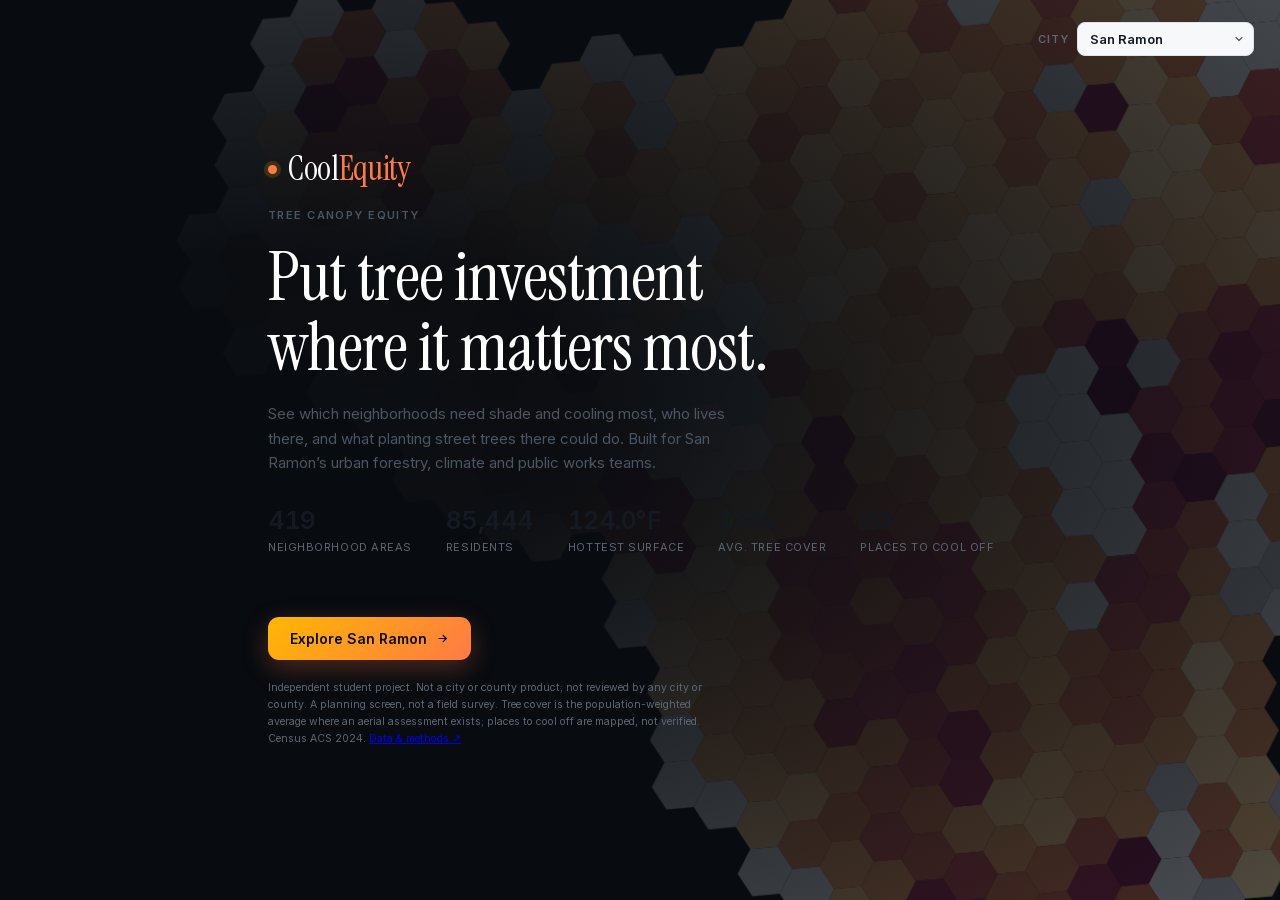
==== app/index.html @ 872a3145 "Explain the population multiplier: info card on the slider and a worked example in the guide Co-Auth" ====
<!DOCTYPE html>
<html lang="en">
<head>
<meta charset="utf-8"/>
<meta name="viewport" content="width=device-width, initial-scale=1"/>
<title>CoolEquity — Tree Canopy Equity Mapper</title>
<!-- MapLibre is vendored, not CDN'd. The whole risk register hangs on "the app is
     static and local"; a <script src=unpkg> makes that false — no venue Wi-Fi means
     no `maplibregl` at all, and the map never gets as far as the basemap fallback.
     v4.7.1, BSD-3, self-contained (its CSS inlines every icon as a data: URI). -->
<link href="vendor/maplibre-gl.css" rel="stylesheet"/>
<script src="vendor/maplibre-gl.js"></script>
<style>
  /* Typefaces are VENDORED, not linked from fonts.googleapis.com — same reason
     MapLibre is (fixed bug 11). A <link> to Google Fonts would put an off-host
     request back on the critical path and cost `?flat=1` its "zero external
     requests" property; on dead venue Wi-Fi you'd also eat a swap flash on
     every heading. Latin subsets only, 63 KB for both. Inter and Instrument
     Serif are both SIL Open Font License 1.1. */
  @font-face{font-family:Inter;src:url(vendor/inter-latin.woff2) format('woff2');
    font-weight:100 900;font-style:normal;font-display:swap}
  @font-face{font-family:"Instrument Serif";src:url(vendor/instrumentserif-latin.woff2) format('woff2');
    font-weight:400;font-style:normal;font-display:swap}
  :root{
    --bg:#0b0f14;--panel:#111720;--panel2:#0d1219;--edge:#1f2a36;--edge2:#2b3947;
    --txt:#eef3f8;--muted:#93a1b0;--muted2:#7a8893;   /* ≥4.5:1 on the panel for small text */
    --accent:#ff7a45;--accent2:#ffb703;--good:#39b98a;--blue:#4c9fce;
    --shadow:0 18px 50px rgba(0,0,0,.55);
    /* The map is light (CARTO positron) so that "deeper = worse" can read at all;
       see the RAMPS comment in the script. Chrome stays dark around it. */
    --map-bg:#eceff3;
    --sans:Inter,ui-sans-serif,-apple-system,BlinkMacSystemFont,"Segoe UI",Roboto,"Helvetica Neue",Arial,sans-serif;
    --display:"Instrument Serif",Georgia,"Times New Roman",serif;
    --mono:ui-monospace,SFMono-Regular,"SF Mono",Menlo,Consolas,monospace;
  }
  *{box-sizing:border-box}
  html,body{margin:0;height:100%;font-family:var(--sans);background:var(--bg);color:var(--txt);overflow:hidden;
    -webkit-font-smoothing:antialiased;-moz-osx-font-smoothing:grayscale;font-synthesis:none}
  /* Numbers are read comparatively all over this UI — rank vs rank, score vs
     score — so they get tabular figures globally rather than per-rule. */
  .num,.sc,.stat .v,.metric .top span:last-child,.badge,.tt-row span:last-child{font-variant-numeric:tabular-nums;font-feature-settings:"tnum" 1}
  svg.ico{width:13px;height:13px;flex:none;stroke:currentColor;fill:none;stroke-width:1.6;stroke-linecap:round;stroke-linejoin:round;opacity:.8}
  #app{display:grid;grid-template-columns:366px minmax(0,1fr);height:100vh;position:relative;overflow:hidden}
  #panel{background:linear-gradient(180deg,var(--panel),var(--panel2));border-right:1px solid var(--edge);display:flex;flex-direction:column;min-height:0}
  /* ------------------------------------------------------------ intro */
  /* `align-items:center` + `overflow:hidden` clips a too-tall card at BOTH ends,
     and the end that matters is the top — that is how the wordmark went missing
     on a 720px-tall window. `margin:auto` centres the card when there is room and
     lets it scroll from its own top when there is not, which no value of
     align-items will do. Keep it this way rather than trimming copy each time
     the card grows. */
  #intro{position:fixed;inset:0;z-index:50;background:#080b10;overflow-y:auto;overflow-x:hidden;
    display:flex;justify-content:center;padding:28px 0;
    transition:opacity .55s ease,transform .55s cubic-bezier(.4,0,.2,1)}
  #intro.gone{opacity:0;transform:scale(1.05);pointer-events:none}
  #intro-canvas{position:absolute;inset:0;width:100%;height:100%;opacity:.5;
    filter:blur(.4px);transform:scale(1.02)}
  .intro-scrim{position:absolute;inset:0;
    background:radial-gradient(115% 85% at 22% 45%,rgba(8,11,16,.97) 20%,rgba(8,11,16,.72) 52%,rgba(8,11,16,.35) 100%)}
  .intro-card{position:relative;width:min(760px,calc(100% - 64px));padding:0 8px;margin:auto 0}
  /* The product has to say its own name on the screen the judges see first. */
  .wordmark{display:flex;align-items:baseline;gap:11px;margin-bottom:22px}
  .wordmark .wm{font-family:var(--display);font-weight:400;font-size:34px;line-height:1;
    letter-spacing:-.01em;color:#fff}
  .wordmark .wm i{font-style:normal;color:var(--accent)}
  .wordmark .wdot{width:9px;height:9px;border-radius:50%;background:var(--accent);
    box-shadow:0 0 0 4px rgba(255,183,3,.16);align-self:center}
  .eyebrow{display:flex;align-items:center;gap:9px;font-size:11px;letter-spacing:.13em;
    text-transform:uppercase;color:var(--muted);font-weight:600;margin-bottom:20px}
  .intro-card h1{font-family:var(--display);font-weight:400;margin:0;
    font-size:clamp(38px,5.6vw,68px);line-height:1.03;letter-spacing:-.015em;color:#fff}
  .lede{max-width:52ch;margin:20px 0 0;color:var(--muted);font-size:15px;line-height:1.62}
  .istats{display:flex;flex-wrap:wrap;gap:34px;margin:30px 0 34px}
  .istats div b{display:block;font-size:25px;font-weight:600;letter-spacing:-.02em;
    font-variant-numeric:tabular-nums;color:var(--txt)}
  .istats div span{font-size:11px;color:var(--muted2);letter-spacing:.05em;text-transform:uppercase}
  .ilbl{font-size:10.5px;text-transform:uppercase;letter-spacing:.11em;color:var(--muted2);
    font-weight:600;margin:0 0 11px}
  /* Combobox: a text field you can type into, with a filtered list under it.
     Not a <select>, because the list has to carry a build-state badge per row. */
  .picker{position:relative;max-width:460px}
  .cinput{display:flex;align-items:center;gap:10px;background:#0e141c;
    border:1px solid var(--edge);border-radius:11px;padding:0 13px;transition:.16s}
  .cinput:focus-within{border-color:var(--accent);background:#12161d}
  .cinput svg{width:15px;height:15px;stroke:var(--muted2);fill:none;stroke-width:2;flex:none}
  .cinput input{flex:1;background:none;border:0;outline:none;font:inherit;font-size:13.5px;
    color:var(--txt);padding:12px 0}
  .cinput input::placeholder{color:var(--muted2)}
  .cinput .cchev{width:13px;height:13px;stroke:var(--muted2);transition:transform .18s}
  .picker.open .cinput .cchev{transform:rotate(180deg)}
  .cities{position:absolute;top:calc(100% + 6px);left:0;right:0;z-index:5;max-height:264px;
    overflow-y:auto;background:#0c1219;border:1px solid var(--edge);border-radius:11px;
    padding:5px;box-shadow:0 18px 44px rgba(0,0,0,.6);display:none}
  .picker.open .cities{display:block}
  .city{display:flex;align-items:center;gap:9px;width:100%;background:none;border:0;
    color:var(--muted);border-radius:8px;padding:9px 11px;font:inherit;font-size:12.5px;
    cursor:pointer;text-align:left;transition:.12s}
  .city .cnm{flex:1;min-width:0;overflow:hidden;text-overflow:ellipsis;white-space:nowrap}
  .city .cco{font-size:10.5px;color:var(--muted2);flex:none}
  .city:hover,.city.cur{background:#151d27;color:var(--txt)}
  .city.on{background:#1a1310;color:var(--txt);box-shadow:inset 0 0 0 1px var(--accent)}
  .city .cs{font-size:9px;letter-spacing:.05em;text-transform:uppercase;font-weight:700;
    padding:2px 6px;border-radius:20px;background:#12261e;color:#4fd1a0;flex:none}
  .city .cs.soon{background:#1a1f27;color:var(--muted2)}
  .cnone{padding:11px 12px;font-size:11.5px;color:var(--muted2);line-height:1.5}
  .cityinfo{margin-top:13px;font-size:11.5px;line-height:1.6;color:var(--muted);
    background:#0c1219;border:1px solid var(--edge);border-radius:10px;padding:12px 14px;max-width:60ch}
  .cityinfo code{font-family:var(--mono);font-size:10.5px;color:var(--accent2);
    background:#141c26;padding:1px 5px;border-radius:4px}
  .cta{margin-top:28px;display:inline-flex;align-items:center;gap:9px;font:inherit;font-size:14px;
    font-weight:600;color:#0b0f14;background:linear-gradient(135deg,#ffb703,#ff7a45);
    border:0;border-radius:11px;padding:13px 22px;cursor:pointer;
    box-shadow:0 8px 26px rgba(255,122,69,.28);transition:transform .16s,box-shadow .16s}
  .cta:hover{transform:translateY(-1px);box-shadow:0 12px 32px rgba(255,122,69,.36)}
  .cta .ico{opacity:1;stroke-width:2}
  .fine{margin:20px 0 0;font-size:10.5px;color:var(--muted2);line-height:1.6;max-width:62ch}
  @media (prefers-reduced-motion:reduce){#intro{transition:opacity .01s}#intro.gone{transform:none}}
  /* Short-window ladder. The card is ~910px tall at its most generous, so on a
     720–860px laptop it would scroll; these tighten it to fit before the scroll
     is ever needed. Each step gives up the least important thing left, and the
     wordmark is never one of them. */
  @media (max-height:860px){
    .intro-card h1{font-size:clamp(34px,4.6vw,52px)}
    .wordmark{margin-bottom:16px}.eyebrow{margin-bottom:14px}
    .lede{margin-top:15px;font-size:14px}
    .istats{gap:26px;margin:20px 0 22px}.istats div b{font-size:21px}
    .fine{margin-top:14px}
  }
  @media (max-height:740px){
    .intro-card h1{font-size:clamp(30px,4vw,42px)}
    .istats{gap:22px;margin:16px 0 18px}
    .fine{display:none}
  }
  @media (max-height:640px){.lede{display:none}}
  .brand{padding:16px 20px 14px;border-bottom:1px solid var(--edge)}
  .brand h1{margin:0;font-family:var(--display);font-weight:400;font-size:26px;letter-spacing:-.01em;line-height:1;display:flex;align-items:baseline;gap:9px}
  .dot{width:9px;height:9px;border-radius:50%;background:linear-gradient(135deg,var(--accent),var(--accent2));box-shadow:0 0 14px rgba(255,122,69,.75);align-self:center}
  .brand p{margin:8px 0 0;color:var(--muted);font-size:11.5px;line-height:1.5;letter-spacing:.005em}
  /* Wrap so the units control drops to its own line rather than being clipped by
     the fixed-width panel: title + home + All cities never quite leave room for
     °C·km / °F·mi at 366px, and the °F·mi button was getting cut off. */
  .brandtop{display:flex;align-items:center;flex-wrap:wrap;gap:10px;row-gap:9px}
  .brandtop #units{margin-left:auto}
  .home{margin-left:auto;display:flex;align-items:center;justify-content:center;width:28px;height:26px;
    background:#0c1219;border:1px solid var(--edge);border-radius:8px;color:var(--muted2);
    cursor:pointer;padding:0;transition:.14s;flex:none}
  .home:hover{color:var(--txt);border-color:var(--accent)}
  .home svg{width:14px;height:14px}
  .seg{display:flex;gap:2px;padding:2px;background:#0c1219;border:1px solid var(--edge);border-radius:8px}
  .seg button{font:inherit;font-size:10.5px;font-weight:600;letter-spacing:.01em;color:var(--muted2);
    background:none;border:0;padding:4px 8px;border-radius:6px;cursor:pointer;transition:.14s;white-space:nowrap}
  .modeseg button{font-size:12.5px;padding:7px 16px;font-weight:700}
  .seg button:hover{color:var(--txt)}
  .seg button.on{background:#1d2732;color:var(--txt)}
  .scroll{overflow-y:auto;min-height:0}
  .section{padding:15px 20px;border-bottom:1px solid var(--edge)}
  /* Section titles are the wayfinding: big enough to scan, numbered in Explore. */
  .lbl{font-size:13.5px;letter-spacing:-.005em;color:var(--txt);margin:0 0 10px;font-weight:700;display:flex;justify-content:space-between;align-items:center;gap:8px}
  .lbl .ltxt{display:flex;align-items:center;gap:7px;flex:1;min-width:0}
  .lbl .step{display:inline-flex;align-items:center;justify-content:center;width:21px;height:21px;border-radius:7px;background:#1d2732;color:var(--accent2);font-size:11.5px;font-weight:700;flex:none}
  .lbl.sub{font-size:12.5px;color:var(--muted);font-weight:650}
  .section>.hint.lead{margin:-4px 0 10px}
  /* City switcher: one city at a time, in the corner. */
  .cityselect{appearance:none;-webkit-appearance:none;background:#0c1219 url("data:image/svg+xml,%3Csvg xmlns='http://www.w3.org/2000/svg' viewBox='0 0 24 24' fill='none' stroke='%2393a1b0' stroke-width='2.2' stroke-linecap='round' stroke-linejoin='round'%3E%3Cpath d='m6 9 6 6 6-6'/%3E%3C/svg%3E") no-repeat right 8px center/12px;
    border:1px solid var(--edge);color:var(--txt);border-radius:8px;padding:6px 26px 6px 10px;font:600 11.5px var(--sans);cursor:pointer;max-width:190px;white-space:nowrap;overflow:hidden;text-overflow:ellipsis;transition:.14s}
  .cityselect:hover,.cityselect:focus-visible{border-color:var(--accent);outline:none}
  #intro-city{position:absolute;top:22px;right:26px;z-index:3;display:flex;align-items:center;gap:8px;font-size:11px;letter-spacing:.08em;text-transform:uppercase;color:var(--muted2);font-weight:600}
  #intro-city .cityselect{font-size:13px;padding:8px 30px 8px 12px;max-width:240px}
  /* Info popover: what it is and how to use it, with a link to the full guide. */
  .tip{position:fixed;z-index:80;width:min(300px,calc(100vw - 24px));background:#0d1219;border:1px solid var(--edge2);border-radius:11px;padding:12px 14px 11px;box-shadow:var(--shadow);font-size:12px;line-height:1.55;color:var(--muted)}
  .tip b{display:block;color:var(--txt);font-size:12.5px;margin-bottom:4px}
  .tip a{display:inline-block;margin-top:8px;color:#ffd28c;font-weight:600;text-decoration:none;font-size:11.5px}
  .tip a:hover{text-decoration:underline;text-underline-offset:3px}
  .tip[hidden]{display:none}
  /* Low-signal note: the mix rests on an input that barely varies here. */
  .signal{font-size:11px;line-height:1.5;margin:0 0 10px;padding:8px 10px;border-radius:8px;background:#221609;border:1px solid #4a3520;color:#ffd28c}
  .signal[hidden]{display:none}
  #legend .lrel{font-size:10px;color:var(--muted);margin-top:5px}
  #legend .lrel[hidden]{display:none}
  /* Ranked list: how far each area moved against the recommended mix. */
  .row .mv{display:inline-block;font-size:9.5px;font-weight:700;padding:1px 6px;border-radius:10px;margin-left:6px;vertical-align:1px;font-variant-numeric:tabular-nums}
  .mv.up{color:#6ee7a8;background:#0f2019}.mv.dn{color:#ffb4a2;background:#2a1410}.mv.eq{color:var(--muted2);background:#151c25}
  #rank-change{font-size:11px;color:var(--muted);line-height:1.5;margin:8px 0 0;padding:8px 10px;border-radius:8px;background:#141a12;border:1px solid #2a4a3d}
  #rank-change b{color:#6ee7a8}
  #rank-change[hidden]{display:none}
  @keyframes rankflash{from{background:#1c2a24}to{background:transparent}}
  #rank.flash{animation:rankflash .9s ease-out}
  /* Priority areas can be folded away. */
  /* Every sidebar section folds the same way: one header row (chevron + step +
     title + info + status), one body. Open/closed is remembered per browser. */
  .fold{padding:0}
  .fhead{display:flex;align-items:center;gap:6px;padding:13px 20px 13px 14px}
  .fbtn{flex:1;min-width:0;display:flex;align-items:center;gap:8px;background:none;border:0;padding:0;color:var(--txt);font:700 13.5px var(--sans);cursor:pointer;text-align:left;letter-spacing:-.005em}
  .fbtn .dchev{width:13px;height:13px;flex:none;stroke:currentColor;fill:none;stroke-width:2.4;transition:transform .18s;transform:rotate(90deg)}
  .fold.closed .fbtn .dchev{transform:none}
  .fbtn .step{display:inline-flex;align-items:center;justify-content:center;width:21px;height:21px;border-radius:7px;background:#1d2732;color:var(--accent2);font-size:11.5px;font-weight:700;flex:none}
  .fhead .cnt,.fhead .wstate{flex:none}
  .fbody{padding:0 20px 15px}
  .fold.closed .fbody{display:none}
  .fold.closed .fhead{padding-bottom:13px}
  #rank{padding:4px 12px 10px}
  .rank-pages{padding:8px 20px 14px}
  /* Map reset sits with the basemap switch. */
  .mapctl{display:flex;gap:6px;align-items:center}
  .mapbtn{font:600 10.5px var(--sans);color:var(--txt);background:var(--panel);border:1px solid var(--edge2);border-radius:8px;padding:6px 10px;cursor:pointer;box-shadow:0 2px 10px rgba(0,0,0,.35);white-space:nowrap}
  .mapbtn:hover{border-color:var(--accent)}
  .seg[hidden]{display:none}
  .layers{display:grid;grid-template-columns:1fr 1fr;gap:7px}
  .layer{border:1px solid var(--edge);background:#0c1219;color:var(--muted);padding:9px 10px;border-radius:9px;font-size:12px;cursor:pointer;text-align:left;transition:.15s;display:flex;flex-direction:column;gap:1px}
  .layer:hover{border-color:#2c3a49;color:var(--txt)}
  .layer.active{border-color:var(--accent);background:#1a1410;color:var(--txt);box-shadow:inset 0 0 0 1px rgba(255,122,69,.35)}
  .layer b{font-size:12.5px;font-weight:600}
  .layer span{font-size:10.5px;color:var(--muted2)}
  .tag{font-size:9px;letter-spacing:.04em;background:#2a2030;color:#d3a4e0;border:1px solid #47324f;padding:1px 5px;border-radius:20px;font-weight:600}
  .tag.us{background:#221c2e;color:#c7a3e6;border-color:#402f57}
  /* toggles */
  .toggle{display:flex;align-items:center;gap:10px;padding:8px 0;cursor:pointer}
  /* `hidden` loses to any class rule that sets display, so the attribute
     alone does nothing here — the HOLC toggle stayed on screen in San
     Ramon despite being marked hidden. Restate it at class specificity. */
  .toggle[hidden],.hint[hidden]{display:none}
  .toggle .sw{width:34px;height:19px;border-radius:20px;background:#25303c;position:relative;flex:none;transition:.2s}
  .toggle .sw::after{content:"";position:absolute;top:2px;left:2px;width:15px;height:15px;border-radius:50%;background:#6b7885;transition:.2s}
  .toggle.on .sw{background:rgba(255,122,69,.35)}
  .toggle.on .sw::after{transform:translateX(15px);background:var(--accent)}
  .toggle .tt{font-size:12.5px}
  .toggle .ts{font-size:11px;color:var(--muted2)}
  /* ---- cooling relief sites ---- */
  .cnt{font-size:10.5px;color:var(--muted2);font-weight:500;letter-spacing:0;text-transform:none;font-variant-numeric:tabular-nums;white-space:nowrap}
  .kind{display:flex;align-items:flex-start;gap:9px;padding:7px 9px;margin:0 -9px;border-radius:9px;
    cursor:pointer;transition:background .14s,opacity .14s;user-select:none}
  .kind:hover{background:#0e1620}
  .kind.off{opacity:.38}
  .kind .kdot{width:9px;height:9px;border-radius:50%;margin-top:4px;flex:none;transition:background .14s}
  .kind.off .kdot{background:#46535f!important}
  .kind .kb{flex:1;min-width:0}
  .kind .khd{display:flex;align-items:baseline;gap:8px}
  .kind .kn{font-size:12.5px;color:var(--txt)}
  .kind .kc{margin-left:auto;font-size:11px;color:var(--muted2);font-variant-numeric:tabular-nums}
  .kind .kw{font-size:10.5px;color:var(--muted2);line-height:1.45;margin-top:2px}
  .tt-kind{display:flex;align-items:center;gap:6px;margin-top:5px;font-size:11.5px;color:var(--txt)}
  .tt-kind i{width:8px;height:8px;border-radius:50%;flex:none}
  .tt-what{font-size:10.5px;color:var(--muted);line-height:1.45;margin-top:4px}
  /* ---- model weights ---- */
  .hint{font-size:11px;color:var(--muted);line-height:1.5;margin:-4px 0 12px}
  /* Presets are the front door; the four sliders live behind a disclosure so the
     panel reads as a choice, not a control surface. */
  .presets{display:flex;flex-wrap:wrap;gap:6px;margin-bottom:9px}
  .pst{background:#0e141c;border:1px solid var(--edge);color:var(--muted);border-radius:8px;
    padding:6px 10px;font:inherit;font-size:11.5px;cursor:pointer;transition:.14s}
  .pst:hover{border-color:#3a4a5c;color:var(--txt)}
  .pst.on{border-color:var(--accent);background:#1a1310;color:var(--txt);font-weight:600}
  .pwhy{font-size:11px;color:var(--muted);line-height:1.5;background:#0c1219;
    border:1px solid var(--edge);border-radius:9px;padding:9px 11px;margin-bottom:10px}
  .pwhy b{color:var(--txt);font-weight:600}
  .disc{display:flex;align-items:center;gap:7px;width:100%;background:none;border:0;
    color:var(--muted);font:inherit;font-size:11.5px;cursor:pointer;padding:3px 0;transition:.14s}
  .disc:hover{color:var(--txt)}
  .disc .dchev{width:12px;height:12px;stroke:currentColor;fill:none;stroke-width:2.2;
    transition:transform .18s}
  .disc[aria-expanded=true] .dchev{transform:rotate(90deg)}
  .disc .dnote{margin-left:auto;font-size:10px;color:var(--muted2)}
  #wadv[hidden],#kadv[hidden]{display:none}
  #wadv,#kadv{padding-top:11px}
  .wexp{font-size:10.5px;color:var(--muted2);line-height:1.55;margin:0 0 11px}
  .wexp code{font-family:var(--mono);font-size:10px;color:var(--accent2)}
  .wrow{margin-bottom:11px}
  .wrow .wtop{display:flex;align-items:baseline;gap:7px;font-size:12px;margin-bottom:5px}
  .wrow .wsw{width:8px;height:8px;border-radius:2px;flex:none;align-self:center}
  .wrow .wnm{color:var(--txt)}
  .wrow .wval{margin-left:auto;font-variant-numeric:tabular-nums;font-weight:650;font-size:12.5px}
  .wrow input[type=range]{margin:0}
  .wfoot{display:flex;align-items:center;gap:8px;margin-top:2px;font-size:10.5px;color:var(--muted2);line-height:1.4}
  #w-reset{margin-left:auto;flex:none;background:#161f2a;border:1px solid var(--edge2);color:var(--muted);
    font:inherit;font-size:10.5px;padding:4px 9px;border-radius:7px;cursor:pointer;transition:.15s}
  #w-reset:hover{color:var(--txt);border-color:#3a4a5c}
  #w-reset[disabled]{opacity:.4;cursor:default}
  .wstate{font-size:9px;letter-spacing:.06em;font-weight:600;padding:2px 7px;border-radius:20px;
    text-transform:none;border:1px solid #2a4a3d;background:#0f2019;color:#4fd1a0}
  .wstate.custom{border-color:#4a3520;background:#211609;color:var(--accent2)}
  /* ---- score breakdown ---- */
  .bd{margin:2px 0 14px}
  .bd .stack{display:flex;height:9px;border-radius:3px;overflow:hidden;background:#0a0e13;margin-bottom:9px}
  .bd .stack i{display:block;transition:width .25s cubic-bezier(.2,.8,.2,1)}
  .bd table{width:100%;border-collapse:collapse;font-size:11px}
  .bd td{padding:3.5px 0;color:var(--muted);vertical-align:middle}
  .bd td.k{color:var(--txt);white-space:nowrap;font-size:11.5px}
  .bd td.k i{display:inline-block;width:7px;height:7px;border-radius:2px;margin-right:6px}
  .bd td.n{text-align:right;font-variant-numeric:tabular-nums;white-space:nowrap;padding-left:10px;font-size:10.5px}
  .bd td.p{text-align:right;font-variant-numeric:tabular-nums;color:var(--txt);font-weight:650;padding-left:10px;width:44px}
  .bd tr.sum td{border-top:1px solid var(--edge);padding-top:6px;color:var(--txt)}
  .bd .eq{font-size:10px;color:var(--muted2);margin-top:8px;line-height:1.5;font-family:var(--mono)}
  /* The colour scale sits on the map it describes, bottom-left, always visible. */
  #legend{position:absolute;left:14px;bottom:26px;z-index:5;width:232px;background:rgba(12,17,23,.88);backdrop-filter:blur(8px);border:1px solid var(--edge);border-radius:11px;padding:10px 12px 9px}
  #legend .lbl{font-size:12px;margin:0;flex:1}
  #legend .lhead{display:flex;align-items:center;gap:4px;margin-bottom:6px}
  #legend .lmin{background:none;border:0;color:var(--muted);font:700 15px/1 var(--sans);cursor:pointer;padding:0 4px;border-radius:5px}
  #legend .lmin:hover{color:var(--txt);background:#1d2732}
  #legend[hidden]{display:none}
  .lshow{left:14px;bottom:26px;background:rgba(12,17,23,.88);backdrop-filter:blur(8px);border:1px solid var(--edge);border-radius:9px;color:var(--txt);font:600 11px var(--sans);padding:7px 10px;cursor:pointer}
  .lshow[hidden]{display:none}
  .legend .bar{height:12px;border-radius:3px;margin:2px 0 6px;box-shadow:inset 0 0 0 1px rgba(255,255,255,.08)}
  .legend .ends{display:flex;justify-content:space-between;font-size:11px;color:var(--muted);font-variant-numeric:tabular-nums}
  .legend .cap{font-size:10.5px;color:var(--muted);margin-top:7px;line-height:1.45;display:-webkit-box;-webkit-line-clamp:3;-webkit-box-orient:vertical;overflow:hidden}
  #legend .method-link{font-size:11px;margin-top:6px}
  /* The direction of the ramp is the single thing a reader gets wrong on a
     choropleth, so it is stated in words under the bar, on the correct side. */
  .legend .dir{display:flex;font-size:9.5px;letter-spacing:.07em;text-transform:uppercase;
    color:var(--accent2);font-weight:600;margin-top:5px}
  .legend .dir.hi{justify-content:flex-end}
  .holc-key{display:flex;gap:6px;margin-top:4px}
  .holc-key div{flex:1;text-align:center;font-size:10px;color:#0b0f14;font-weight:700;border-radius:5px;padding:3px 0}
  #rankwrap{display:flex;flex-direction:column}
  #rank{padding:4px 12px 10px}
  .row{display:flex;align-items:center;gap:11px;padding:8px 10px;border-radius:9px;cursor:pointer;transition:.12s}
  .row:hover{background:#0e1620}
  .row.sel{background:#161d27;box-shadow:inset 0 0 0 1px var(--edge)}
  .badge{width:25px;height:25px;flex:none;border-radius:7px;display:flex;align-items:center;justify-content:center;font-size:11.5px;font-weight:700;color:#0b0f14}
  .row .nm{font-size:12.5px;font-weight:550}
  .row .sub{font-size:10.5px;color:var(--muted2);margin-top:1px}
  .row .sc{margin-left:auto;font-variant-numeric:tabular-nums;font-size:12.5px;font-weight:600}
  #mapwrap{position:relative}
  #map{position:absolute;inset:0}
  .float{position:absolute;z-index:5}
  #chip{top:14px;left:14px;background:rgba(12,17,23,.82);backdrop-filter:blur(8px);border:1px solid var(--edge);border-radius:10px;padding:7px 12px;font-size:12px;color:var(--muted)}
  #chip b{color:var(--txt)}
  /* detail panel (right dock) */
  #detail{position:absolute;top:0;right:0;height:100%;width:340px;background:linear-gradient(180deg,#111721,#0d121a);border-left:1px solid var(--edge);box-shadow:var(--shadow);transform:translateX(100%);transition:transform .32s cubic-bezier(.2,.8,.2,1);display:flex;flex-direction:column;z-index:6}
  #detail.show{transform:translateX(0)}
  .dhead{padding:15px 16px;border-bottom:1px solid var(--edge);display:flex;align-items:center;gap:11px}
  .dhead .badge{width:32px;height:32px;border-radius:8px;font-size:13px}
  .dhead .nm{font-size:15px;font-weight:650}
  .dhead .rk{font-size:11px;color:var(--muted);margin-top:1px}
  .dhead .x{margin-left:auto;color:var(--muted2);cursor:pointer;font-size:20px;line-height:1;padding:2px 5px}
  .dhead .x:hover{color:var(--txt)}
  .dbody{overflow-y:auto;padding:14px 16px 22px}
  .metric{margin-bottom:11px}
  .metric .top{display:flex;justify-content:space-between;font-size:12px;margin-bottom:5px}
  .metric .top span:first-child{color:var(--muted)}
  .metric .top span:last-child{font-weight:650;font-variant-numeric:tabular-nums}
  .track{height:6px;background:#0a0e13;border-radius:4px;overflow:hidden}
  .fill{height:100%;border-radius:4px}
  .est{font-size:9px;color:#c7a3e6;border:1px solid #402f57;border-radius:10px;padding:0 5px;margin-left:6px;vertical-align:middle}
  /* ROI */
  .roi{margin-top:8px;background:#0c141d;border:1px solid var(--edge);border-radius:12px;padding:14px 14px 16px}
  .roi h3{margin:0 0 3px;font-size:13px;display:flex;align-items:center;gap:7px}
  .roi .sub{font-size:11px;color:var(--muted);margin:0 0 12px;line-height:1.4}
  .slider-row{display:flex;justify-content:space-between;font-size:11.5px;color:var(--muted);margin-bottom:6px}
  .slider-row b{color:var(--good);font-variant-numeric:tabular-nums;font-size:13px}
  input[type=range]{width:100%;-webkit-appearance:none;appearance:none;height:5px;border-radius:4px;
    background:#1a2632;outline:none;margin:2px 0 14px;--sl:var(--good)}
  input[type=range]::-webkit-slider-thumb{-webkit-appearance:none;width:15px;height:15px;border-radius:50%;
    background:var(--sl);cursor:pointer;border:2px solid #0d1219;box-shadow:0 0 0 3px color-mix(in srgb,var(--sl) 22%,transparent);transition:box-shadow .15s}
  input[type=range]:hover::-webkit-slider-thumb,input[type=range]:focus-visible::-webkit-slider-thumb{
    box-shadow:0 0 0 6px color-mix(in srgb,var(--sl) 26%,transparent)}
  input[type=range]::-moz-range-thumb{width:15px;height:15px;border-radius:50%;background:var(--sl);
    cursor:pointer;border:2px solid #0d1219}
  .roi-out{display:grid;grid-template-columns:1fr 1fr;gap:9px}
  .stat{background:#0a1017;border:1px solid var(--edge);border-radius:9px;padding:9px 11px}
  .stat .v{font-size:17px;font-weight:700;font-variant-numeric:tabular-nums;line-height:1.1}
  .stat .k{font-size:10px;color:var(--muted2);margin-top:3px;line-height:1.25}
  .roi-out .stat.hero{grid-column:1/-1}
  .stat.hero .v{color:var(--good)}
  .roi-note{font-size:9.5px;color:var(--muted2);margin-top:11px;line-height:1.4}
  .roi-feas{font-size:10.5px;line-height:1.55;margin-top:11px;padding:9px 11px;
    border-radius:9px;background:#0c1219;border:1px solid var(--edge);color:var(--muted)}
  .roi-feas b{color:var(--txt)}
  .roi-feas .ok{color:#6ee7a8}.roi-feas .gap{color:var(--accent)}
  .roi-src{font-size:9.5px;color:var(--muted2);margin-top:9px;line-height:1.5;
    border-top:1px solid var(--edge);padding-top:9px}
  .roi-src b{color:var(--muted);font-weight:600}
  .roi-src div{margin-top:3px}
  .maplibregl-popup{max-width:230px!important}
  .maplibregl-popup-content{background:#0d1219;color:var(--txt);border:1px solid var(--edge);border-radius:10px;padding:9px 12px;font-size:12px;box-shadow:var(--shadow)}
  .maplibregl-popup-content .tt-row{display:flex;justify-content:space-between;gap:16px;color:var(--muted);margin-top:4px}
  .maplibregl-popup-content .tt-row span:last-child{color:var(--txt);font-variant-numeric:tabular-nums}
  .maplibregl-popup-tip{border-top-color:var(--edge)!important}
  .maplibregl-ctrl-group{background:#0d1219!important;border:1px solid var(--edge)!important}
  .maplibregl-ctrl button .maplibregl-ctrl-icon{filter:invert(.9)}
  .scroll::-webkit-scrollbar,.dbody::-webkit-scrollbar{width:9px}
  .scroll::-webkit-scrollbar-thumb,.dbody::-webkit-scrollbar-thumb{background:#1c2530;border-radius:6px;border:2px solid transparent;background-clip:content-box}
  .foot{padding:11px 20px;font-size:10px;color:var(--muted2);line-height:1.4}
  .disclaim{margin-top:8px;padding-top:8px;border-top:1px solid var(--edge);font-size:9.5px;color:var(--muted2);line-height:1.45}
  /* ---- two-speed panel (Simple / Explore) ---- */
  .modehead{position:sticky;top:0;z-index:6;display:flex;align-items:center;gap:10px;
    padding:11px 20px;background:var(--panel);border-bottom:1px solid var(--edge)}
  .modehint{font-size:11.5px;color:var(--muted);letter-spacing:.01em}
  #app.simple .adv-only{display:none}
  #app.explore .simple-only{display:none}
  .takeaway{font-size:13px;line-height:1.6;color:var(--muted)}
  .takeaway b{color:var(--txt);font-weight:650}
  .takeaway .tk-now{margin-top:11px;padding-top:11px;border-top:1px solid var(--edge);font-size:12px;color:var(--muted2)}
  .takeaway .tk-now b{color:var(--txt)}
  /* ---- explain this block ---- */
  .explain{font-size:12.5px;line-height:1.6;color:var(--muted);background:#0c1219;
    border:1px solid var(--edge);border-radius:10px;padding:11px 12px;margin:0 0 14px}
  .explain b{color:var(--txt);font-weight:650}
  .explain .why{color:var(--accent2);font-weight:600}
  /* ---- first-run coach card ---- */
  #coach{position:absolute;left:50%;top:16px;transform:translateX(-50%);z-index:40;
    max-width:430px;width:calc(100% - 36px);background:var(--panel);border:1px solid var(--edge2);
    border-radius:12px;padding:15px 17px 16px;box-shadow:0 10px 34px rgba(0,0,0,.5)}
  #coach[hidden]{display:none}
  #coach h4{margin:0 0 9px;font-size:14px;color:var(--txt);font-weight:650}
  #coach ol{margin:0;padding-left:19px;font-size:12.5px;color:var(--muted);line-height:1.65}
  #coach ol b{color:var(--txt)}
  #coach .cbtn{margin-top:13px;background:var(--accent);color:#180d06;border:0;border-radius:8px;
    padding:8px 15px;font:inherit;font-weight:650;font-size:12.5px;cursor:pointer}
  #coach .cbtn:hover{filter:brightness(1.06)}
  #coach .cx{position:absolute;top:9px;right:12px;cursor:pointer;color:var(--muted2);font-size:18px;line-height:1}
  #coach .cx:hover{color:var(--txt)}
  /* ---- basemap toggle (map/satellite) ---- */
  .mapctl{position:absolute;right:10px;top:10px;z-index:5}
  .mapctl[hidden]{display:none}
  .mapctl .seg{background:var(--panel);border-color:var(--edge2);box-shadow:0 2px 10px rgba(0,0,0,.35)}
  /* ---- collapsible sources footer ---- */
  .srcs summary{cursor:pointer;color:var(--muted);font-weight:600;list-style:none;padding:2px 0}
  .srcs summary::-webkit-details-marker{display:none}
  .srcs summary::before{content:"▸ ";color:var(--muted2)}
  .srcs[open] summary::before{content:"▾ "}
  .srcs>div{margin-top:6px}

  :root{--muted2:#9aa5b5}
  button.kind{width:100%;font:inherit;color:inherit;text-align:left;background:transparent;cursor:pointer}
  .rank-label{display:block;font-size:12px;margin-top:12px;color:var(--muted)}
  #rank-search{width:100%;padding:9px 10px;margin-top:6px;border:1px solid #566579;border-radius:7px;background:#101923;color:var(--txt);font:12px var(--sans)}
  #rank-count{font-size:11px;color:var(--muted);margin:9px 0 2px;line-height:1.5}
  .rank-pages{display:flex;justify-content:space-between;padding:12px 20px}
  .rank-pages button{background:#1b2733;color:var(--txt);border:1px solid #566579;border-radius:6px;padding:8px 12px;cursor:pointer;font:12px var(--sans)}
  .rank-pages button:disabled{opacity:.45;cursor:default}
  .load-error{padding:28px;background:#111b27;color:#edf1f5;max-width:520px;font:15px/1.6 var(--sans)}
  .load-error a{color:#ffcc86}

  :focus-visible{outline:3px solid #ffb703;outline-offset:3px}
  .helpnav{display:flex;gap:8px;margin-top:12px;flex-wrap:wrap}
  .helpnav a,.helpnav button{font:600 12px var(--sans);color:var(--txt);background:#1b2733;border:1px solid #3e4d5e;border-radius:7px;padding:9px 10px;text-decoration:none;cursor:pointer}
  .method-link{display:inline-block;color:#ffd28c;font-size:12px;line-height:1.5;margin-top:9px;text-underline-offset:3px}
  .info-link{position:relative;display:inline-flex;align-items:center;justify-content:center;width:24px;height:24px;flex:none;font:600 10px var(--sans);color:#c5ceda;text-decoration:none;vertical-align:middle;text-transform:none}
  .info-link::before{content:"";position:absolute;inset:4px;border:1px solid #718298;border-radius:50%;pointer-events:none}
  .info-link:hover{color:#ffcc86}
  .info-link:hover::before{border-color:#ffcc86}
  .row{width:100%;border:0;border-bottom:1px solid var(--edge);background:transparent;color:var(--txt);font:inherit;text-align:left}
  button.toggle{width:100%;background:transparent;color:inherit;font:inherit;text-align:left;border:0;cursor:pointer}
  button.toggle[hidden],[hidden]{display:none!important}
  .score-details{margin:16px 0;border-block:1px solid var(--edge);padding:12px 0}
  .score-details summary{cursor:pointer;font-size:13px;font-weight:600}
  #detail:not(.show){visibility:hidden}
  #detail .x,#coach .cx{background:none;border:0;color:var(--txt);min-width:32px;min-height:32px;font-size:22px;cursor:pointer}
  .roi-note,.roi-feas,.cap{font-size:12px;line-height:1.6}
  .export{display:flex;flex-wrap:wrap;gap:6px;align-items:center;margin:0}
  .roi .export{margin:14px 0 0;padding-top:12px;border-top:1px solid var(--edge)}
  .export .lbl{flex-basis:100%;margin:0 0 6px;font-size:12.5px}
  .export .hint.flash{animation:rankflash 1.2s ease-out}
  /* Save-before-leaving prompt */
  #leave{position:fixed;inset:0;z-index:90;display:flex;align-items:center;justify-content:center;background:rgba(5,8,12,.62);backdrop-filter:blur(3px)}
  #leave[hidden]{display:none}
  .leave-card{width:min(420px,calc(100% - 32px));background:#0d1219;border:1px solid var(--edge2);border-radius:14px;padding:20px 22px;box-shadow:var(--shadow)}
  .leave-card h3{margin:0 0 6px;font-size:16px}
  .leave-card p{margin:0 0 16px;font-size:12.5px;color:var(--muted);line-height:1.55}
  .leave-card .acts{display:flex;flex-wrap:wrap;gap:8px;justify-content:flex-end}
  .leave-card button{font:600 12px var(--sans);border-radius:8px;padding:9px 13px;cursor:pointer;border:1px solid #3e4d5e;background:#1b2733;color:var(--txt)}
  .leave-card button.primary{background:linear-gradient(135deg,#ffb703,#ff7a45);color:#0b0f14;border:0}
  .leave-card button.quiet{background:none;border-color:transparent;color:var(--muted)}
  .export .lbl{flex-basis:100%;margin:0 0 6px;font-size:12.5px}
  #coach h4{cursor:move;user-select:none;-webkit-user-select:none;touch-action:none;padding-right:28px;border-radius:6px}
  #coach h4:focus-visible{outline:2px solid var(--accent);outline-offset:2px}
  #coach.dragging{opacity:.94}
  .export button{font:600 12px var(--sans);color:var(--txt);background:#1b2733;border:1px solid #3e4d5e;border-radius:7px;padding:8px 10px;cursor:pointer}
  .export button:hover{border-color:#66768a}
  .export button:disabled{opacity:.45;cursor:default}
  .export .hint{flex-basis:100%;margin:2px 0 0}
  .export .hint.warn{color:#ffd28c}
  .roi .sub{font-size:12px}
  .cooling-secondary{font-size:12px;color:var(--muted);margin:12px 0}.cooling-secondary b{color:var(--text);margin-left:6px}
  #roi-slider{width:100%;min-height:32px}
  .brand p{font-size:12px}
  #detail{width:370px}
  @media(max-width:760px){
    #app{display:flex;flex-direction:column;height:100dvh}
    #panel{width:100%;height:48%;flex:none}
    #panel .brand{padding:10px 14px}
    #panel .brand p,#takeaway-sec{display:none}
    #legend{width:190px;left:8px;bottom:24px;padding:8px 10px}
    .brandtop #units{margin-left:auto}.helpnav{margin-top:8px}
    #intro-city{position:static;margin:14px 24px 0}
    #mapwrap{flex:1;min-height:0;width:100%}
    #detail{width:100%;height:100dvh;z-index:45}
    #chip{max-width:calc(100% - 28px);font-size:10px;white-space:normal}
    .mapctl{top:58px}
    .fhead{padding:10px 14px 10px 10px}.fbody{padding:0 14px 12px}
    .intro-card{padding:24px;width:100%;max-height:100dvh;overflow:auto}
    .intro-card h1{font-size:34px}.istats{flex-wrap:wrap}
    #coach{top:8px;max-height:calc(100% - 16px);overflow:auto}
  }
  @media(prefers-reduced-motion:reduce){*{scroll-behavior:auto!important;transition:none!important}}
  /* ===== app3: the layout of app/ carrying the features of app2/ =====
     Header, numbered sections and the export section come from app/. The
     weights bar, in-place sliders, shortlist, filters, sort, contribution bars,
     stars, drivers, prev/next, cost per tree, share link, toasts, zoom stack
     and briefing report come from app2/. */
  .brand{padding:14px 20px 12px}
  .helpnav{margin-top:10px;gap:6px}
  .helpnav a,.helpnav button{padding:8px 9px;font-size:11.5px;white-space:nowrap}
  /* --- 1 What matters most: the weights bar sits under the presets --- */
  .mixbar{display:block;width:100%;background:#0c1219;border:1px solid var(--edge);border-radius:9px;padding:9px 10px 8px;color:var(--txt);font:inherit;text-align:left;cursor:pointer;margin-top:2px}
  .mixbar:hover,.mixbar[aria-expanded=true]{border-color:var(--accent)}
  .mixtop{display:flex;align-items:center;margin-bottom:7px}
  .mixk{font-size:10.5px;letter-spacing:.05em;text-transform:uppercase;color:var(--muted2);font-weight:600}
  .mixact{margin-left:auto;display:inline-flex;align-items:center;gap:3px;font-size:11.5px;font-weight:600;color:#ffd28c}
  .mixact .dchev{width:12px;height:12px;stroke:currentColor;fill:none;stroke-width:2.2;transition:transform .18s}
  .mixbar[aria-expanded=true] .mixact .dchev{transform:rotate(90deg)}
  .mixtrack{display:flex;height:9px;border-radius:5px;overflow:hidden;background:#1a2430;gap:1px}
  .mixtrack i{display:block;height:100%;transition:width .2s}
  .mixlegend{display:flex;flex-wrap:wrap;gap:4px 10px;margin-top:7px;font-size:10.5px;color:var(--muted)}
  .mixlegend span{display:inline-flex;align-items:center;gap:4px}
  .mixlegend b{color:var(--txt);font-weight:600;font-variant-numeric:tabular-nums}
  .mixlegend i{width:7px;height:7px;border-radius:2px;display:inline-block}
  .mixlegend .mixpop{margin-left:auto}
  .mixbar[aria-expanded=true] .mixlegend{display:none}
  #wadv{margin-top:8px;padding:8px 10px 6px;border:1px dashed var(--edge2);border-radius:9px}
  #wadv .wexp{margin:0 0 6px;font-size:11px;color:var(--muted)}
  #wadv .wexp a{color:#ffd28c}
  #wadv .wrow{display:grid;grid-template-columns:118px minmax(0,1fr) 38px;align-items:center;gap:8px;margin:0 0 4px}
  #wadv .wrow .wtop{display:contents}
  #wadv .wrow .wsw{display:none}
  #wadv .wrow .wnm{font-size:11.5px;color:var(--muted);white-space:nowrap;overflow:hidden;text-overflow:ellipsis;padding-left:12px;position:relative}
  #wadv .wrow .wnm::before{content:"";position:absolute;left:0;top:50%;width:7px;height:7px;margin-top:-3px;border-radius:2px;background:var(--sw)}
  #wadv .wrow .wval{grid-column:3;font-size:11.5px;text-align:right}
  #wadv .wrow input[type=range]{grid-column:2;grid-row:1;height:4px}
  #wadv .wfoot{margin-top:4px}
  /* While the sliders are open the section pins to the top of the scroll and
     drops its prose, so every drag is seen re-ordering the rows underneath. */
  #weights:has(#wadv:not([hidden])){position:sticky;top:0;z-index:6;background:var(--panel);box-shadow:0 10px 24px -12px #000}
  #weights:has(#wadv:not([hidden])) .presets,#weights:has(#wadv:not([hidden])) .hint.lead,#weights:has(#wadv:not([hidden])) .signal{display:none}
  /* The plain-language reading of the mix stays on screen while the presets are folded away. */
  #weights:has(#wadv:not([hidden])) .pwhy{font-size:10.5px;padding:6px 9px;margin-bottom:6px}
  #weights:has(#wadv:not([hidden])) .mixbar{padding:6px 10px}
  #weights:has(#wadv:not([hidden])) .mixtop{margin-bottom:5px}
  /* --- ranked rows: name, star, need index, contribution bar, three measures --- */
  .row{display:grid;grid-template-columns:25px minmax(0,1fr) 26px 34px;grid-template-rows:auto auto auto;align-items:center;column-gap:10px;row-gap:3px;padding:7px 10px}
  .row .badge{grid-row:1/4}
  .row .nm{min-width:0;font-size:12.5px;line-height:1.25;overflow:hidden;text-overflow:ellipsis;white-space:nowrap}
  .row .sc{margin-left:0;text-align:right}
  .row .cbar{grid-column:2/5;display:flex;height:3px;border-radius:2px;overflow:hidden;background:#1a2430;gap:1px}
  .row .cbar i{display:block;height:100%}
  .row .mxs{grid-column:2/5;display:grid;grid-template-columns:repeat(3,1fr);gap:6px;margin-top:1px}
  .row .mx{display:flex;align-items:baseline;gap:4px;font-variant-numeric:tabular-nums;white-space:nowrap}
  .row .mx b{font-size:11px;font-weight:600;color:var(--muted)}
  .row .mx i{font-style:normal;font-size:9.5px;color:var(--muted2);letter-spacing:.03em}
  .row:focus-visible{outline:2px solid var(--accent2);outline-offset:-2px}
  /* 24px hit area for touch and keyboard; full opacity whenever the row has focus. */
  .pin{display:inline-flex;align-items:center;justify-content:center;width:24px;height:24px;border-radius:6px;background:none;border:0;padding:0;color:var(--muted2);font:17px/1 var(--sans);cursor:pointer;opacity:.55;transition:.12s;margin:0 -2px}
  .row:hover .pin,.row:focus-visible .pin,.row:focus-within .pin,.pin.on,.pin:focus-visible{opacity:1}
  .pin:hover,.pin:focus-visible{background:var(--c-hover)}
  .pin:hover,.pin.on{color:var(--accent2)}
  .dpin{width:32px;height:32px;font-size:20px;opacity:.8;margin:0}
  .dpin[hidden]{display:none}
  #rank-change{font-size:10.5px;padding:6px 9px}
  /* --- find tools inside Priority areas --- */
  .rank-tools{padding:0 20px 6px!important}
  #rank-search{margin-top:0}
  .findrow{display:flex;align-items:center;gap:8px;margin-top:12px}
  .findrow .rank-label{margin:0;flex:1}
  .sortlbl{font-size:11px;color:var(--muted2)}
  .sortsel{appearance:none;-webkit-appearance:none;background:#0c1219;border:1px solid var(--edge);border-radius:7px;color:var(--txt);font:600 11.5px var(--sans);padding:5px 8px;cursor:pointer}
  .sortsel:hover,.sortsel:focus-visible{border-color:var(--accent);outline:none}
  .filters{display:flex;flex-wrap:wrap;gap:5px;margin:8px 0 2px}
  .filters .pst{padding:4px 8px;font-size:11px}
  .grouphead{display:flex;align-items:baseline;gap:8px;padding:14px 20px 2px;font-size:10.5px;letter-spacing:.08em;text-transform:uppercase;color:var(--muted2);font-weight:600;border-top:1px solid var(--edge)}
  .grouphead .ghint{text-transform:none;letter-spacing:0;font-weight:500;font-size:11px}
  #maphead+.section{border-top:0}
  .grouphead.exphead{margin-top:10px;border-top:10px solid var(--bg);box-shadow:0 -1px 0 var(--edge)}
  #exphead+.section{border-top:0}
  #exphead+.section .fhead{padding-top:8px}
  .dirbtn{font-weight:500;color:var(--muted)}
  .dirbtn:hover{color:var(--txt)}
  .sorthint{margin:6px 0 0!important}
  .sorthint b{color:var(--txt);font-weight:600}
  .modal{position:fixed;inset:0;z-index:90;display:flex;align-items:center;justify-content:center;background:rgba(5,8,12,.62);backdrop-filter:blur(3px)}
  .modal[hidden]{display:none}
  .leave-card{position:relative}
  .leave-card .mx{position:absolute;top:8px;right:10px;background:none;border:0;color:var(--muted2);font:22px/1 var(--sans);min-width:32px;min-height:32px;cursor:pointer}
  .leave-card .mx:hover{color:var(--txt)}
  .leave-card h3{padding-right:28px}
  #shortlist .fbody{padding:0}
  /* --- shortlist block: starred areas, above the ranking --- */
  #shortlist{padding:0 0 4px;background:#0f1a16;border-bottom:1px solid #1e3a2e}
  #shortlist .fhead{gap:8px;padding-bottom:4px}
  #shortlist .fbtn{color:#ffd28c}
  #shortlist .fhead .info-link{margin-right:auto}
  #shortlist .dclose{margin-left:0}
  #shortlist .dclose.quiet{background:none;border-color:transparent;color:var(--muted)}
  .dclose{font:600 11.5px var(--sans);color:var(--txt);background:#1b2733;border:1px solid #3e4d5e;border-radius:7px;padding:5px 10px;cursor:pointer}
  .dclose:hover{border-color:var(--accent)}
  #sl-rows{padding:0 12px 6px}
  #sl-rows .row{border-bottom:1px solid #1a2f26}
  .sltot{padding:0 20px 8px;font-size:11px;color:var(--muted)}
  .sltot b{color:var(--txt);font-weight:600}
  /* --- export section: one button per artefact, primary first --- */
  .export button.primary{background:var(--accent);border-color:var(--accent);color:#1a0d06}
  .export button.primary:hover{filter:brightness(1.08)}
  .hint a,.roi .hint a{color:var(--c-link);text-underline-offset:3px}
  .export .exp-sub{flex-basis:100%;margin:4px 0 -2px;font-size:10.5px;color:var(--muted2);letter-spacing:.05em;text-transform:uppercase;font-weight:600}
  /* --- detail panel: drivers, prev/next, assumptions --- */
  .drivers{margin:0 0 14px;padding:10px 11px 9px;background:#0c1219;border:1px solid var(--edge);border-radius:10px}
  .drivers[hidden]{display:none}
  .dvtop{display:flex;align-items:center;font-size:11px;letter-spacing:.05em;text-transform:uppercase;color:var(--muted2);font-weight:600;margin-bottom:7px}
  .drivers .cbar{display:flex;height:8px;border-radius:4px;overflow:hidden;background:#1a2430;gap:1px}
  .drivers .cbar i{display:block;height:100%}
  .dvleg{display:flex;flex-wrap:wrap;gap:4px 10px;margin-top:7px;font-size:11px;color:var(--muted)}
  .dvleg span{display:inline-flex;align-items:center;gap:4px}
  .dvleg i{width:7px;height:7px;border-radius:2px}
  .dvleg b{color:var(--txt);font-weight:600}
  .dnav{background:none;border:1px solid var(--edge);border-radius:7px;color:var(--muted);font:600 18px/1 var(--sans);width:28px;height:28px;cursor:pointer;padding:0 0 2px}
  .dnav:hover{color:var(--txt);border-color:var(--accent)}
  .dhead .x{margin-left:0}
  .dhead>div[style]{min-width:0}
  .assume{margin-top:10px;font-size:11.5px;color:var(--muted);line-height:1.6}
  .assume input{width:64px;background:#0a1017;border:1px solid var(--edge2);border-radius:6px;color:var(--txt);font:600 12px var(--sans);padding:3px 6px;text-align:right}
  .assume input:focus-visible{border-color:var(--accent);outline:none}
  /* --- map: status chip with Share, controls top-right, zoom stack bottom-right --- */
  #chip{display:flex;align-items:center;gap:4px;max-width:calc(100% - 320px);overflow:hidden;white-space:nowrap}
  #chip b{overflow:hidden;text-overflow:ellipsis}
  #chip-share{margin-left:8px;background:none;border:0;padding:0;color:#ffd28c;font:600 11.5px var(--sans);cursor:pointer;flex:none}
  #chip-share:hover{text-decoration:underline;text-underline-offset:3px}
  .zoomstack{right:10px;bottom:34px;z-index:6;display:flex;flex-direction:column;gap:5px}
  .zoomstack .mapbtn{width:32px;height:32px;padding:0;display:flex;align-items:center;justify-content:center;border-radius:8px}
  .zoomstack .mapbtn svg{width:15px;height:15px}
  .lhint{margin-top:8px;padding-top:8px;border-top:1px solid var(--edge);font-size:10.5px;color:var(--muted)}
  .lhint[hidden]{display:none}
  #toast{left:50%;bottom:22px;transform:translateX(-50%) translateY(8px);max-width:min(520px,calc(100% - 40px));background:#151d27;border:1px solid var(--edge2);color:var(--txt);border-radius:10px;padding:9px 14px;font-size:12px;line-height:1.45;box-shadow:var(--shadow);opacity:0;transition:opacity .2s,transform .2s;z-index:30;pointer-events:none}
  #toast.in{opacity:1;transform:translateX(-50%) translateY(0)}
  #toast.warn{border-color:#7a3a2a;background:#2a1410}
  #toast[hidden]{display:none}
  /* With the detail docked on the right, the map's right-hand controls step
     left of it; on narrower screens the top controls drop below the chip. */
  @media(min-width:1101px){
    #app:has(#detail.show) .zoomstack,#app:has(#detail.show) .mapctl{right:380px}
    #app:has(#detail.show) #chip{max-width:calc(100% - 400px)}
  }
  @media(min-width:1101px) and (max-width:1560px){#app:has(#detail.show) .mapctl{top:50px}}
  @media(min-width:1561px){#app:has(#detail.show) #chip{max-width:calc(100% - 700px)}}
  /* Between tablet and desktop the detail slides over the list, not the map. */
  @media(max-width:1100px) and (min-width:761px){
    #detail{left:0;right:auto;width:366px;transform:translateX(-100%)}
    #detail.show{transform:translateX(0)}
  }
  #theme button{padding:4px 8px}
  /* ===== light theme: projectors, handouts, daylight rooms =====
     Applied by data-theme on <html>; saved per browser. Data colours (badges,
     ramps, swatches) are unchanged; chrome colours are restated here. */
  :root{--c-hover:#0e1620;--c-field:#0c1219;--c-btn:#1b2733;--c-btnedge:#3e4d5e;--c-track:#1a2430;--c-card:#0a1017;--c-link:#ffd28c;--c-up:#6ee7a8;--c-dn:#ffb4a2;--c-glass:rgba(12,17,23,.88)}
  html[data-theme=light]{
    --bg:#eef1f5;--panel:#ffffff;--panel2:#f6f8fa;--edge:#dfe4ea;--edge2:#c6ced8;
    --txt:#141a21;--muted:#4a5663;--muted2:#5b6774;--shadow:0 18px 50px rgba(20,30,40,.18);
    --c-hover:#f1f4f8;--c-field:#f6f8fa;--c-btn:#eef1f5;--c-btnedge:#b9c3ce;--c-track:#e3e8ee;--c-card:#f6f8fa;--c-link:#8a4b00;--c-up:#177a45;--c-dn:#a83a1e;--c-glass:rgba(255,255,255,.92)}
  html[data-theme=light] #panel{background:var(--panel)}
  html[data-theme=light] .seg,html[data-theme=light] .home,html[data-theme=light] .cityselect,html[data-theme=light] .pst,html[data-theme=light] .pwhy,html[data-theme=light] .layer,html[data-theme=light] .mixbar,html[data-theme=light] .explain,html[data-theme=light] .drivers,html[data-theme=light] .roi-feas,html[data-theme=light] .sortsel,html[data-theme=light] .cityinfo,html[data-theme=light] .tip{background:var(--c-field)}
  html[data-theme=light] .seg button.on{background:#fff;box-shadow:0 1px 3px rgba(0,0,0,.15)}
  html[data-theme=light] .cityselect{background:var(--c-field) url("data:image/svg+xml,%3Csvg xmlns='http://www.w3.org/2000/svg' viewBox='0 0 24 24' fill='none' stroke='%234a5663' stroke-width='2.2' stroke-linecap='round' stroke-linejoin='round'%3E%3Cpath d='m6 9 6 6 6-6'/%3E%3C/svg%3E") no-repeat right 8px center/12px}
  html[data-theme=light] .helpnav a,html[data-theme=light] .helpnav button,html[data-theme=light] .export button,html[data-theme=light] .rank-pages button,html[data-theme=light] .dclose,html[data-theme=light] .leave-card button,html[data-theme=light] #w-reset{background:var(--c-btn);border-color:var(--c-btnedge);color:var(--txt)}
  html[data-theme=light] .export button.primary{background:var(--accent);border-color:var(--accent);color:#1a0d06}
  html[data-theme=light] .pst.on,html[data-theme=light] .layer.active{background:#fff3ea;color:var(--txt)}
  html[data-theme=light] .fbtn .step,html[data-theme=light] .lbl .step{background:#fff0e6;color:#9a4a00}
  html[data-theme=light] .wstate{background:#e6f6ee;color:#177a45;border-color:#b7e2c9}
  html[data-theme=light] .wstate.custom{background:#fff3e0;color:#9a4a00;border-color:#f0c48a}
  html[data-theme=light] .mixtrack,html[data-theme=light] .row .cbar,html[data-theme=light] .drivers .cbar,html[data-theme=light] .track,html[data-theme=light] .bd .stack,html[data-theme=light] input[type=range]{background:var(--c-track)}
  html[data-theme=light] .toggle .sw{background:#cfd7df}
  html[data-theme=light] .toggle .sw::after{background:#fff}
  html[data-theme=light] .row:hover,html[data-theme=light] .kind:hover,html[data-theme=light] .moremenu a:hover{background:var(--c-hover)}
  html[data-theme=light] .row.sel{background:#f1f4f8;box-shadow:inset 0 0 0 1px var(--edge2)}
  html[data-theme=light] #rank-search,html[data-theme=light] .assume input{background:#fff;border-color:var(--c-btnedge);color:var(--txt)}
  html[data-theme=light] .stat,html[data-theme=light] .roi{background:var(--c-card)}
  html[data-theme=light] .stat{background:#fff}
  html[data-theme=light] #detail{background:var(--panel)}
  html[data-theme=light] #shortlist{background:#eef8f2;border-color:#cfe6d8}
  html[data-theme=light] #sl-rows .row{border-color:#d9ebe0}
  html[data-theme=light] #legend,html[data-theme=light] .lshow,html[data-theme=light] #chip{background:var(--c-glass);border-color:var(--edge2)}
  html[data-theme=light] .mapbtn,html[data-theme=light] .mapctl .seg{background:#fff;border-color:var(--edge2)}
  html[data-theme=light] .maplibregl-popup-content,html[data-theme=light] #toast,html[data-theme=light] #coach,html[data-theme=light] .leave-card{background:#fff;border-color:var(--edge2)}
  html[data-theme=light] .maplibregl-popup-tip{border-top-color:#fff!important}
  html[data-theme=light] #leave,html[data-theme=light] .modal{background:rgba(30,40,50,.45)}
  html[data-theme=light] .method-link,html[data-theme=light] .tip a,html[data-theme=light] .mixact,html[data-theme=light] #chip-share,html[data-theme=light] #shortlist .fbtn,html[data-theme=light] #wadv .wexp a,html[data-theme=light] .exp-sub{color:var(--c-link)}
  html[data-theme=light] .info-link{color:#3d4854}
  html[data-theme=light] .info-link::before{border-color:#8592a0}
  html[data-theme=light] .info-link:hover,html[data-theme=light] .method-link:hover{color:#5c3200}
  html[data-theme=light] .legend .dir{color:#9a4a00}
  html[data-theme=light] .signal{background:#fff6e5;border-color:#f0c48a;color:#7a3f00}
  html[data-theme=light] #rank-change{background:#eef8f2;border-color:#b7e2c9}
  html[data-theme=light] #rank-change b,html[data-theme=light] .roi-feas .ok{color:var(--c-up)}
  html[data-theme=light] .mv.up{color:#177a45;background:#e6f6ee}
  html[data-theme=light] .mv.dn{color:#a83a1e;background:#fdebe6}
  html[data-theme=light] .mv.eq{color:var(--muted2);background:#eef1f5}
  html[data-theme=light] .est,html[data-theme=light] .tag,html[data-theme=light] .tag.us{color:#5b3a8a;border-color:#c9b6e6;background:#f4effb}
  html[data-theme=light] .wexp code,html[data-theme=light] .cityinfo code{color:#9a4a00;background:#fff3e0}
  html[data-theme=light] .slider-row b,html[data-theme=light] .stat.hero .v{color:#177a45}
  html[data-theme=light] .bd tr.sum td,html[data-theme=light] .score-details{border-color:var(--edge)}
  html[data-theme=light] .scroll::-webkit-scrollbar-thumb,html[data-theme=light] .dbody::-webkit-scrollbar-thumb{background:#c6ced8;background-clip:content-box}
  html[data-theme=light] #coach .cbtn{color:#1a0d06}
  html[data-theme=light] .modehead{background:var(--panel)}
  html[data-theme=light] .load-error{background:#fff;color:var(--txt)}
  html[data-theme=light] #weights:has(#wadv:not([hidden])){background:var(--panel);box-shadow:0 10px 24px -12px rgba(0,0,0,.25)}
  html[data-theme=light] #wadv{border-color:var(--c-btnedge)}
  html[data-theme=light] input[type=range]::-webkit-slider-thumb{border-color:#fff}
  html[data-theme=light] input[type=range]::-moz-range-thumb{border-color:#fff}
  html[data-theme=light] .mixbar:hover,html[data-theme=light] .mixbar[aria-expanded=true]{border-color:var(--accent)}
  html[data-theme=light] .brand p,html[data-theme=light] .hint,html[data-theme=light] .layer span,html[data-theme=light] .row .mx i{color:var(--muted)}
  @media(max-width:760px){#chip{max-width:calc(100% - 28px);white-space:normal;flex-wrap:wrap;font-size:10.5px}}
  @media print{
    body{background:#fff;color:#000;overflow:visible}
    #app{display:block;height:auto}
    #panel,#mapwrap,#toast,#coach{display:none!important}
    #detail{position:static;width:100%;transform:none;height:auto;background:#fff;color:#000;border:0;box-shadow:none;visibility:visible}
    #detail .x,#detail .dpin,#detail .dnav,#detail .export,#detail .info-link{display:none!important}
    .explain,.drivers,.roi,.stat{background:#fff;border-color:#bbb;color:#000}
    .explain b,.dhead .nm,.metric .top span:last-child,.stat .v,.dvleg b{color:#000}
  }
</style>
</head>
<body>
<!-- Landing overlay. Sits ON TOP of a fully-booted app rather than gating it:
     the map, the data and the panel are all live behind this, so dismissing it
     is a fade, not a load. Nothing here waits on the intro, which is the same
     rule as fixed bugs 4/5/9 — never put the data path behind an interaction. -->
<div id="intro">
  <canvas id="intro-canvas" aria-hidden="true"></canvas>
  <div class="intro-scrim"></div>
  <div id="intro-city"><label for="city-pick">City</label><select class="cityselect" id="city-pick" aria-label="Choose a city"></select></div>
  <div class="intro-card">
    <div class="wordmark"><span class="wdot"></span><span class="wm">Cool<i>Equity</i></span></div>
    <div class="eyebrow">Tree canopy equity</div>
    <h1>Put tree investment<br>where it matters most.</h1>
    <p class="lede">See which neighborhoods need shade and cooling most, who lives there, and what planting street trees there could do. Built for San Ramon’s urban forestry, climate and public works teams.</p>
    <div class="istats" id="istats"></div>
    <button class="cta" id="intro-go">Explore San Ramon
      <svg class="ico" viewBox="0 0 24 24"><path d="M5 12h14"/><path d="m13 6 6 6-6 6"/></svg></button>
    <p class="fine" id="ifine"></p>
  </div>
</div>

<div id="app" inert>
  <aside id="panel">
    <div class="brand">
      <div class="brandtop">
        <h1><span class="dot"></span> CoolEquity</h1>
        <!-- Back to the landing screen. A reload rather than re-inserting the
             overlay: the intro is built once from HEX/CENTERS during boot, so
             rebuilding it live would mean a second construction path to keep
             correct. Everything is local, so the reload is instant. -->
        <button class="home" id="go-home" type="button" title="This city's start screen"
          aria-label="This city's start screen">
          <svg viewBox="0 0 24 24" fill="none" stroke="currentColor" stroke-width="2"
            stroke-linecap="round" stroke-linejoin="round"><path d="M3 11l9-8 9 8"/><path d="M5 10v10h14V10"/></svg>
        </button>
        <select class="cityselect" id="city-nav" aria-label="Switch city" title="Switch city"></select>
        <div class="seg" id="units" role="group" aria-label="Units">
          <button data-u="met" type="button">°C · km</button><button data-u="imp" type="button">°F · mi</button>
        </div>
        <div class="seg" id="theme" role="group" aria-label="Color theme" title="Light for projectors and handouts, dark for screens">
          <button data-t="light" type="button">Light</button><button data-t="dark" type="button">Dark</button>
        </div>
      </div>
      <p>Where new trees would help residents most in San Ramon.</p>
      <nav class="helpnav" aria-label="Help and evidence"><button id="help-open" type="button">How to use</button><a href="guide.html" target="ce-guide">Data &amp; methods ↗</a></nav>
    </div>

    <div class="scroll">
      <!-- Kept hidden: the script still wires the mode switch. One panel, no modes. -->
      <div class="modehead" hidden><div class="seg modeseg" id="mode" role="group" aria-label="Detail level"><button data-m="explore" class="on" type="button">Explore</button></div><span id="mode-hint" hidden></span></div>

      <section class="section fold" id="weights" data-fold="weights">
        <div class="fhead">
          <button type="button" class="fbtn" aria-expanded="true" aria-controls="weights-body"><svg class="dchev" viewBox="0 0 24 24"><path d="m9 6 6 6-6 6"/></svg><span class="step">1</span>What matters most</button>
          <a class="info-link" href="guide.html#weights" target="ce-guide" aria-label="About what matters most">i</a>
          <span class="wstate" id="w-state">recommended</span>
        </div>
        <div class="fbody" id="weights-body">
        <p class="hint lead">Pick the question you are asking. The map and the list re-rank right away.</p>
        <div class="presets" id="presets"></div>
        <div class="pwhy" id="w-why"></div>
        <p class="signal" id="w-signal" hidden></p>
        <button class="mixbar" id="w-disc" type="button" aria-expanded="false" aria-controls="wadv" title="Show the weights behind this ranking">
          <div class="mixtop"><span class="mixk">Weights in this ranking</span><span class="mixact">Adjust <svg class="dchev" viewBox="0 0 24 24"><path d="m9 6 6 6-6 6"/></svg></span></div>
          <div class="mixtrack" id="mixtrack"></div>
          <div class="mixlegend" id="mixlegend"></div>
          <span id="w-dnote" hidden></span>
        </button>
        <div id="wadv" hidden>
          <p class="wexp">Each slider is a share of the ranking. The shares always add up to 100%, so raising one lowers the others. “Count people more” is separate: at 0% an area is judged on its conditions alone; the higher you set it, the more an area with many residents moves ahead of one with few. <a class="method-link" href="guide.html#weights" target="ce-guide">How this works ↗</a></p>
          <div id="w-rows"></div>
          <div class="wfoot"><span id="w-pop">weighted by population</span>
            <button id="w-reset" disabled>Reset to recommended</button></div>
        </div>
        </div>
      </section>
      <!-- Starred areas. Appears only once something is starred, directly above
           the ranking it was drawn from, and re-ranks with the weights. -->
      <section class="section fold" id="shortlist" data-fold="shortlist" hidden>
        <div class="fhead">
          <button type="button" class="fbtn" aria-expanded="true" aria-controls="shortlist-body"><svg class="dchev" viewBox="0 0 24 24"><path d="m9 6 6 6-6 6"/></svg>★ Shortlist</button>
          <a class="info-link" href="guide.html#planting" target="ce-guide" aria-label="About shortlist totals">i</a>
          <button type="button" class="dclose" id="sl-export" title="Export the shortlist as a spreadsheet">Export CSV</button>
          <button type="button" class="dclose quiet" id="sl-clear" title="Remove every area from the shortlist">Clear</button>
        </div>
        <div class="fbody" id="shortlist-body" style="padding:0">
        <div class="sltot" id="sl-n">0</div>
        <div id="sl-rows"></div>
        </div>
      </section>
      <section class="section fold" id="rankwrap" data-fold="rankwrap">
        <div class="fhead">
          <button type="button" class="fbtn" aria-expanded="true" aria-controls="rankwrap-body"><svg class="dchev" viewBox="0 0 24 24"><path d="m9 6 6 6-6 6"/></svg><span class="step">2</span>Priority areas</button>
          <a class="info-link" href="guide.html#score" target="ce-guide" aria-label="About the ranked list">i</a>
          <span class="cnt" id="rank-n"></span>
        </div>
        <div class="fbody" id="rankwrap-body" style="padding:0">
          <div class="rank-tools" style="padding:0 20px">
          <div class="findrow"><label class="rank-label" for="rank-search">Find an area</label>
            <label class="sortlbl" for="rank-sort">sort by</label><select id="rank-sort" class="sortsel" aria-label="Sort areas">
              <option value="need">need</option><option value="pop">residents</option><option value="lst">surface heat</option><option value="green">tree cover</option><option value="access_min">walk to cooling</option><option value="pct65">age 65+</option>
            </select><button type="button" class="sortsel dirbtn" id="rank-dir" aria-label="Sort direction" title="Flip between most first and least first">most first</button><a class="info-link" href="guide.html#sort" target="ce-guide" aria-label="What each sort option means">i</a></div>
          <p class="hint sorthint" id="sort-hint" hidden></p>
          <input id="rank-search" type="search" placeholder="Search by place name or cell number…" autocomplete="off"/>
          <div class="filters" id="rank-filters" role="group" aria-label="Filters">
            <button type="button" class="pst" data-f="walk" title="Walk to nearest cool place over 15 minutes">Walk &gt; 15 min</button>
            <button type="button" class="pst" data-f="pop" title="At least 500 estimated residents">500+ residents</button>
            <button type="button" class="pst" data-f="green" title="Under 10% tree cover">Trees &lt; 10%</button>
            <button type="button" class="pst" data-f="age" title="At least 20% of residents aged 65 or older">Older 20%+</button>
            <button type="button" class="pst" data-f="scen" title="Only areas with mapped street capacity for planting">Plantable</button>
          </div>
          <p id="rank-count" role="status"></p>
            <p id="rank-change" hidden></p>
          <p class="signal" id="rank-signal" hidden></p>
          </div>
          <div id="rank"></div><div class="rank-pages"><button id="rank-prev" type="button">Previous</button><button id="rank-next" type="button">Next 25</button></div>
        </div>
      </section>
      <!-- Map-only controls sit below the answer: they change what the map
           shows and never the ranking, so they are grouped and labelled as such. -->
      <div class="grouphead" id="maphead"><span>Map display</span><span class="ghint">changes the map, not the ranking</span></div>
      <section class="section fold" id="sec-layers" data-fold="sec-layers">
        <div class="fhead">
          <button type="button" class="fbtn" aria-expanded="true" aria-controls="sec-layers-body"><svg class="dchev" viewBox="0 0 24 24"><path d="m9 6 6 6-6 6"/></svg>Color the map by</button>
          <a class="info-link" href="guide.html#display" target="ce-guide" aria-label="About map colors">i</a>

        </div>
        <div class="fbody" id="sec-layers-body">
        <p class="hint lead">One measure at a time. Darker always means more need. The ranking does not change.</p>
        <div class="layers" id="layers">
          <button class="layer active" data-k="score"><b>Priority</b><span>overall need</span></button>
          <button class="layer" data-k="lst"><b>Surface heat</b><span>how hot the ground gets</span></button>
          <button class="layer" data-k="green"><b>Tree cover</b><span>share of land under trees</span></button>
          <button class="layer" data-k="veg"><b>Greenness</b><span>plant cover seen by satellite</span></button>
          <button class="layer" data-k="pop"><b>Population</b><span>people living here</span></button>
          <button class="layer" data-k="pct65"><b>Age 65+</b><span>share of older residents</span></button>
          <button class="layer" data-k="ac"><b>A/C access</b><span>homes with air conditioning</span></button>
        </div>
        <p class="lbl sub" id="story-heading" hidden style="margin:14px 0 0">Historical context</p>
        <!-- Hidden at boot when no hex carries a grade — see syncHolcAvailable().
             An empty toggle would imply the data failed to load; removing it says
             the layer does not apply here. -->
        <button type="button" class="toggle" id="tg-holc" data-layer="holc" hidden>
          <div class="sw"></div>
          <div><div class="tt">Redlining (1930s) <span class="tag us">US only</span></div><div class="ts">historical lending grades vs. today's heat</div></div>
        </button>
        </div>
      </section>
      <section class="section fold" id="sec-sites" data-fold="sec-sites">
        <div class="fhead">
          <button type="button" class="fbtn" aria-expanded="true" aria-controls="sec-sites-body"><svg class="dchev" viewBox="0 0 24 24"><path d="m9 6 6 6-6 6"/></svg>Places to cool off</button>
          <a class="info-link" href="guide.html#access" target="ce-guide" aria-label="About places to cool off">i</a>
          <span class="cnt" id="ct-n">—</span>
        </div>
        <div class="fbody" id="sec-sites-body">
        <p class="hint lead">Libraries, community centers, pools and senior centers on the map, and how far each area is from one on foot.</p>
        <button type="button" class="toggle" id="tg-access" data-layer="access">
          <div class="sw"></div>
          <div><div class="tt">Show walking time to the nearest place</div><div class="ts">estimated minutes on foot, colored on the map</div></div>
        </button>
        <!-- Same disclosure pattern as the weights panel: the count is the
             headline, the four categories and their definitions are one click
             away. Collapsed by default so the panel reads as a summary. -->
        <button class="disc" id="k-disc" type="button" aria-expanded="false" aria-controls="kadv">
          <svg class="dchev" viewBox="0 0 24 24"><path d="m9 6 6 6-6 6"/></svg>
          Show the four kinds of place
          <span class="dnote" id="k-dnote"></span>
        </button>
        <a class="method-link" href="cooling.html" target="ce-cooling">County-listed cooling centers &amp; contacts ↗</a>
        <p class="hint" id="sites-status" role="status" hidden></p>
        <div id="kadv" hidden>
          <p class="hint">Locations come from OpenStreetMap. Opening hours, fees and whether a place is an official cooling center are not verified. Filters change the dots on the map; walking estimates stay the same.</p>
          <div id="kinds"></div>
        </div>
        </div>
      </section>
      <!-- Outputs are a different kind of thing from map controls: a band and
           a heading keep them from reading as one more map-display section. -->
      <div class="grouphead exphead" id="exphead"><span>Take it with you</span><span class="ghint">spreadsheet, briefing PDF, scenario file, link</span></div>
      <section class="section fold" id="sec-export" data-fold="sec-export">
        <div class="fhead">
          <button type="button" class="fbtn" aria-expanded="true" aria-controls="sec-export-body"><svg class="dchev" viewBox="0 0 24 24"><path d="m9 6 6 6-6 6"/></svg>Export &amp; share</button>
          <a class="info-link" href="guide.html#export" target="ce-guide" aria-label="About saving and sharing scenarios">i</a>

        </div>
        <div class="fbody" id="sec-export-body">
        <div class="export" id="list-export" aria-label="Save, share or open a scenario">
          <button type="button" class="primary" id="exp-report" title="Map, top 25, shortlist, method and limits, laid out for Letter paper">Briefing report (PDF)</button>
          <button type="button" id="exp-list-csv" title="Every ranked area with plain column names">Ranking (CSV)</button>
          <button type="button" id="exp-sl-csv" title="Starred areas only" disabled>Shortlist (CSV)</button>
          <button type="button" id="exp-area-csv" title="The selected area as one row" disabled>This area (CSV)</button>
          <p class="exp-sub">Scenario</p>
          <button type="button" id="exp-list-json">Save scenario (JSON)</button>
          <button type="button" id="exp-load">Open a saved scenario…</button>
          <button type="button" id="exp-share" title="Copy a link that reopens this city with these priorities, this layer and this selection">Copy link to this view</button>
          <input type="file" id="exp-file" accept="application/json,.json" hidden>
          <p class="hint" id="exp-status" role="status">A scenario file or a copied link reopens this exact view: your mix of priorities, planting shares and the selected area. Spreadsheets use plain column names. <a href="guide.html#export-fields" target="ce-guide">Column key ↗</a></p>
        </div>
        </div>
      </section>
      <div class="foot"><b id="foot-scale" style="color:var(--muted)"></b>
        <a class="method-link" href="guide.html#geography" target="ce-guide">About these areas &amp; sources ↗</a><div class="disclaim">Independent student project · not a city or county product · not reviewed by any city or county · exploratory, not a field survey</div></div>
    </div>
  </aside>

  <div id="mapwrap">
    <div id="map"></div>
    <!-- Placeholders, not numbers: boot() fills these from the data. A hardcoded
         count here would keep reading as true on the one screen where it isn't —
         when the data failed to load. -->
    <div class="legend" id="legend">
        <div class="lhead"><p class="lbl sub" id="legend-title">Priority score</p><a class="info-link" id="legend-info" href="guide.html#score" target="ce-guide" aria-label="What this color scale means">i</a><button type="button" class="lmin" id="legend-min" title="Hide the color scale" aria-label="Hide the color scale">–</button></div>
        <div class="bar" id="legend-bar"></div>
        <div class="ends"><span id="legend-lo">low</span><span id="legend-hi">high</span></div>
        <div class="dir" id="legend-dir">↑ more need for cooling</div>
        <div class="lrel" id="legend-rel">Relative ranking within this area</div>
        <div class="lhint" id="legend-hint">Click any area to see why it ranks there</div>
        <div class="holc-key" id="holc-key" style="display:none">
          <div style="background:#6ea966">A</div><div style="background:#6a9fb5">B</div>
          <div style="background:#c9b458">C</div><div style="background:#c0603f">D</div>
        </div>
    </div>
    <button type="button" class="float lshow" id="legend-show" hidden title="Show the color scale">Color scale ▴</button>
    <div id="chip" class="float">San Ramon <span id="chip-n" hidden>loading…</span> · <b id="chip-q">Recommended mix</b> · <b id="chip-layer">Heat &amp; canopy priority</b><span id="chip-sel" hidden></span><button type="button" id="chip-share" title="Copy a link to this exact view">⛓ Share</button></div>
    <div class="mapctl" id="mapctl"><button type="button" class="mapbtn" id="map-zoom" title="Zoom back out to the whole study area">⤢ Reset zoom</button><button type="button" class="mapbtn" id="map-reset" title="Back to the map's original settings: recommended mix, Priority colors, all places shown, nothing selected, whole area in view. Asks first if you would lose a custom mix or planting shares.">⟲ Reset map</button><div class="seg" id="basemap" role="group" aria-label="Basemap" hidden>
      <button data-b="map" class="on" type="button">Map</button><button data-b="sat" type="button">Satellite</button>
    </div></div>
    <div class="zoomstack float" role="group" aria-label="Zoom">
      <button type="button" class="mapbtn" id="zoom-in" title="Zoom in" aria-label="Zoom in"><svg viewBox="0 0 24 24" fill="none" stroke="currentColor" stroke-width="2" stroke-linecap="round"><path d="M12 5v14M5 12h14"/></svg></button>
      <button type="button" class="mapbtn" id="zoom-out" title="Zoom out" aria-label="Zoom out"><svg viewBox="0 0 24 24" fill="none" stroke="currentColor" stroke-width="2" stroke-linecap="round"><path d="M5 12h14"/></svg></button>
    </div>
    <div id="toast" class="float" role="status" hidden></div>
    <div id="coach" hidden>
      <button class="cx" id="coach-x" aria-label="Close help">×</button>
      <h4 id="coach-h" tabindex="0" aria-label="How to use this map. Drag, or use the arrow keys, to move this help">How to use this map</h4>
      <ol>
        <li>Each hexagon is one area of about <b id="coach-area">…</b>. <b>Darker means more need</b> for shade and cooling.</li>
        <li><b>Click an area</b> on the map or in the list to see its numbers, why it ranks there, and what planting trees could do. <b>☆</b> stars it onto a shortlist you can export on its own.</li>
        <li><b>1 What matters most</b> re-ranks <b>2 Priority areas</b> right below it. <b>Map display</b> changes only what the map shows. <b>Export &amp; share</b> makes a spreadsheet, a briefing PDF or a link to this view.</li>
      </ol>
      <button class="cbtn" id="coach-ok" type="button">Got it</button>
    </div>
  </div>

  <div id="leave" hidden role="dialog" aria-modal="true" aria-labelledby="leave-h">
    <div class="leave-card">
      <h3 id="leave-h">Save your scenario before leaving?</h3>
      <p id="leave-p">You changed the priorities or set planting shares. A scenario file lets you or a colleague reopen this exact view later.</p>
      <div class="acts"><button type="button" class="quiet" id="leave-stay">Stay</button><button type="button" id="leave-go">Leave without saving</button><button type="button" class="primary" id="leave-save">Save scenario &amp; leave</button></div>
    </div>
  </div>
  <div id="slclear" class="modal" hidden role="dialog" aria-modal="true" aria-labelledby="slclear-h">
    <div class="leave-card">
      <button type="button" class="mx" id="slclear-x" aria-label="Keep the shortlist">×</button>
      <h3 id="slclear-h">Clear the shortlist?</h3>
      <p id="slclear-p">This removes every starred area. The areas stay in the ranking; only the shortlist and its totals are cleared.</p>
      <div class="acts"><button type="button" class="quiet" id="slclear-stay">Keep it</button><button type="button" id="slclear-go">Clear</button><button type="button" class="primary" id="slclear-save">Save CSV &amp; clear</button></div>
    </div>
  </div>
  <aside id="detail" inert aria-label="Selected area">
    <div class="dhead">
      <div class="badge" id="d-badge">1</div>
      <div style="flex:1"><div class="nm" id="d-name">—</div><div class="rk" id="d-rank">—</div></div>
      <button type="button" class="dnav" id="d-prev" title="Previous area in the shortlist, or in the ranking" aria-label="Previous area">‹</button>
      <button type="button" class="dnav" id="d-next" title="Next area in the shortlist, or in the ranking" aria-label="Next area">›</button>
      <button type="button" class="pin dpin" id="d-pin" aria-pressed="false" title="Add to shortlist">☆</button>
      <button class="x" id="d-close" aria-label="Close selected area">×</button>
    </div>
    <div class="dbody">
      <div class="explain" id="d-explain"></div>
      <div class="drivers" id="d-drivers"></div>
      <div id="d-metrics"></div>
      <details id="d-bd-label" class="score-details"><summary>Why this rank?</summary><a class="method-link" href="guide.html#score" target="ce-guide">Scoring method ↗</a><div class="bd" id="d-breakdown"></div></details>
      <div class="roi">
        <h3><svg class="ico" viewBox="0 0 24 24"><path d="M12 21v-6"/><path d="M12 15c-3.9 0-7-2.9-7-6.4C5 5.2 8.1 3 12 3s7 2.2 7 5.6c0 3.5-3.1 6.4-7 6.4z"/></svg> Planting scenario <a class="info-link" href="guide.html#planting" target="ce-guide" aria-label="About planting estimates">i</a></h3>
        <p class="sub">How many street trees could fit here and what they would add. Sites must be confirmed on the ground.</p>
        <div class="slider-row"><label for="roi-slider">Plant this share of the mapped street space</label><b><span id="roi-target">–</span>%</b></div>
        <input type="range" id="roi-slider" min="0" max="100" step="5" value="25"/>
        <div class="roi-out">
          <div class="stat hero"><div class="v" id="roi-trees">–</div><div class="k">trees in this scenario</div></div>
          <div class="stat"><div class="v" id="roi-canopy">–</div><div class="k">percentage-point canopy gain</div></div>
          <div class="stat"><div class="v" id="roi-cost">–</div><div class="k">indicative planting cost</div></div>
        </div>
        <p class="cooling-secondary">Illustrative summer air cooling <b id="roi-temp">–</b> <a class="info-link" href="guide.html#cooling" target="ce-guide" aria-label="About illustrative air cooling">i</a></p>
        <p class="hint">New shade also reduces direct sun and surface heating along planted streets. <a href="guide.html#cooling" target="ce-guide">How cooling works ↗</a></p>
        <div class="roi-note" id="roi-note"></div>
        <!-- Where the three constants come from. A dollar figure with no stated
             source is the fastest way to lose a room, and $500 is an assumption,
             not a quote — say so on the screen, not only in the README. -->
        <!-- The question the ranking cannot answer: the top hexes are private
             subdivisions, so "plant here" is only actionable where the city
             owns the ground. Street frontage is that, measured from OSM. -->
        <div class="roi-feas" id="roi-feas"></div>
        <div class="assume"><span>Assumptions:</span> $<input type="number" id="cost-tree" min="50" max="5000" step="50" value="500" aria-label="Cost per planted tree, US dollars"> per tree · 10 m spacing · <a class="method-link" href="guide.html#cost" target="ce-guide" style="margin:0">limits ↗</a></div>
        <div class="export" id="d-export" aria-label="Export this area">
          <p class="lbl">Export this area <a class="info-link" href="guide.html#export-area" target="ce-guide" aria-label="About exporting a selected area">i</a></p>
          <button type="button" id="exp-cell-json">Save this area (JSON)</button>
          <button type="button" id="exp-cell-csv">Spreadsheet row (CSV)</button>
          <p class="hint" id="exp-cell-status">Its numbers and sources, the weights in force, this planting scenario and the data version. <a href="guide.html#export-fields" target="ce-guide">Column key ↗</a></p>
        </div>
      </div>
    </div>
  </aside>
</div>

<script>
(function(){let t='dark';try{t=localStorage.getItem('ce-theme')||(matchMedia('(prefers-color-scheme: light)').matches?'light':'dark');}catch(_){}document.documentElement.dataset.theme=t;})();
// Served from the repo root (python -m http.server 8000 → /app/), so data/ is one level up.
// ?data=<name> swaps the hex file — handy for comparing H3 resolutions, or for
// pointing the same app at another city's output.
const _q = new URLSearchParams(location.search);
const CITY_SLUG    = 'sanramon';
// Cross-city navigation. On the deployed site every city is a sibling directory
// under one Pages root; we recover that root by stripping THIS city's own path
// off the URL, then link to the siblings and the chooser. LA keeps the legacy
// bare `app/`; the rest live at `<slug>/app/`. Locally (one city served at
// /app/) the suffix will not match, ROOT falls back to '/', and the sibling
// links simply won't resolve — which is correct for single-city dev.
const CITY_NAV=[
  {slug:'la',          name:'Los Angeles',         sub:'app/'},
  {slug:'contracosta', name:'Contra Costa County', sub:'contracosta/app/'},
  {slug:'bakersfield', name:'Bakersfield',         sub:'bakersfield/app/'},
  {slug:'sanramon',    name:'San Ramon',           sub:'sanramon/app/'},
];
const THIS_CITY='sanramon';
const _selfSub=(CITY_NAV.find(c=>c.slug===THIS_CITY)||{}).sub||'';
const SITE_ROOT=(_selfSub && location.pathname.endsWith(_selfSub))
  ? location.pathname.slice(0,-_selfSub.length) : '/';
const DATA_URL     = `../data/${_q.get('data') || CITY_SLUG}.geojson?v=20260909-walk`;
const CENTERS_URL  = `../data/centers_${CITY_SLUG}.geojson?v=20260908-ehsd`;
const BOUNDARY_URL = `../data/boundary_${CITY_SLUG}.geojson`;  // flat fallback only

/* ---------------------------------------------------------------- colour ramps
 *
 * ONE RULE, and the legend states it out loud: **deeper and more saturated means
 * more need for cooling investment.** Pale means the place is fine.
 *
 * The previous build ramped priority dark->bright (inferno, as-is), so the worst
 * blocks glowed pale yellow and the safe ones sank into the near-black basemap —
 * exactly backwards from how a reader assigns weight to ink. Reversing it is not
 * a free swap: over a dark basemap the deep end disappears. So the basemap moved
 * to CARTO positron (light) at the same time. The two changes only work together.
 *
 * Direction per layer follows the rule, not the variable:
 *   heat, priority, age65, population, walk-time -> pale = low  ... deep = high
 *   canopy, A/C access (protective)              -> deep = LOW  ... pale = high
 * so a deep hex always means "this is the problem", whichever layer is up. */
/* Priority's low third stays quiet — two thirds of the basin scores mid-range,
   and if the mid-range is loud the deep core stops being the thing you look at
   first, which is the entire job of this layer. Quiet, though, is not the same
   as invisible: the first stops used to be lighter than the #eceff3 basemap, so
   the low end read as a hole in the map rather than as a hexagon. Every ramp's
   pale end now starts darker than the paper it sits on, so a hex is always
   legible AS a hex and only its depth carries the meaning. */
const PRIORITY=['#f4ead3','#f7dfb4','#f9cd93','#f2b675','#e79a5e','#d5734e','#bc4453','#932050','#5c0f42'];
const HEAT    =['#fbe8d3','#f9d7b4','#f7c396','#f4a97b','#ef8a5c','#e5654a','#d7301f','#b30000','#7f0000'];
/* Canopy reads brown->green rather than pale->deep: bare ground genuinely looks
   like bare ground, and the dark end still lands on "needs trees". */
const CANOPY  =['#5c3a17','#87582b','#ab8047','#c6ab6b','#b9c67c','#8dc276','#63c489','#7edeb1','#b4f0d2'];
/* The two protective ramps run deep -> pale, so their PALE end is the "fine" end
   and stopping short of white is what keeps a well-served hex visible. */
const ACCESS_AC=['#08306b','#0a4a92','#1f6cb5','#4292c6','#6baed6','#9ecae1','#bcd4ea','#cfe0f0','#dfe9f5'];
const POPU    =['#dbe4ee','#c2d2e4','#aabdd8','#96a8cc','#8b90bd','#8574ac','#7f5099','#6f2680','#4d004b'];
const AGE     =['#fbf1c6','#fbe4a2','#fbd382','#f9bd5c','#f2a03d','#e17a1e','#c85c07','#973404','#662506'];
const WALK    =['#fbdfd9','#f9c8c6','#f6adb4','#f28ea6','#e96f9a','#d94f92','#ae017e','#7a0177','#49006a'];

function hex(h){return [parseInt(h.slice(1,3),16),parseInt(h.slice(3,5),16),parseInt(h.slice(5,7),16)];}
function ramp(cols,t){t=Math.max(0,Math.min(1,t));const x=t*(cols.length-1),i=Math.floor(x),f=x-i;
  if(i>=cols.length-1)return cols[cols.length-1];const a=hex(cols[i]),b=hex(cols[i+1]);
  return `rgb(${Math.round(a[0]+(b[0]-a[0])*f)},${Math.round(a[1]+(b[1]-a[1])*f)},${Math.round(a[2]+(b[2]-a[2])*f)})`;}

const HOLC={A:'#6ea966',B:'#6a9fb5',C:'#c9b458',D:'#c0603f'};
// Developed-but-unpopulated hexes on the priority layer: a flat neutral grey that
// reads as "not ranked", distinct from every ramp's business end.
const ACTIVITY_FILL='#c2c8d0';
// EMPTY (undeveloped) hexes: a lighter neutral, muted on every layer.
const EMPTY_FILL='#e0e4ea';
const emptyWrap=e=>current!=='score'?e:['case',['==',['get','place'],'empty'],EMPTY_FILL,e];

/* ------------------------------------------------- what a "cooling center" is
 * Not a guess and not a category we invented: these are the four OpenStreetMap
 * tags 04_overlays.py actually queries, kept keyed by the exact `kind` string
 * the pipeline writes into centers.geojson. Counts are LA's, filled at boot from
 * the file rather than hardcoded, so this stays true if you repoint the city. */
const KIND={
  library:           {c:'#1d4ed8',label:'Public library',
    what:'Mapped library. Verify opening hours, air conditioning and access before visiting.'},
  community_centre:  {c:'#7c3aed',label:'Community center',
    what:'Mapped community facility. Heat-emergency designation and public access are unverified.'},
  pool:              {c:'#0891b2',label:'Public pool',
    what:'Mapped swimming pool. Check public access, fees, season and opening hours.'},
  'shelter/senior':  {c:'#db2777',label:'Senior center / shelter',
    what:'Mapped senior facility or shelter. Eligibility and public access may be restricted.'},
};
const KIND_KEYS=Object.keys(KIND);
let kindOn=new Set(KIND_KEYS);
/* An `in` over the live set rather than four visibility toggles: one layer, one
   filter, and the map cannot drift out of sync with the checkboxes. */
function centersFilter(){return ['in',['get','kind'],['literal',[...kindOn]]];}

/* ---------------------------------------------------------------- units
 * Display layer only. Every stored value and every line of ROI arithmetic stays
 * metric — the WRI cooling coefficient, the 40 m² per tree and the 4.8 km/h walk
 * pace are all defined in metric, and converting the inputs instead of the
 * outputs is how you end up with a $500 tree costing $/ft². Convert at render. */
// Imperial by default: every city here is in the US and the start screen should
// read the same way every time. The choice is remembered per browser.
let UNITS='imp';try{UNITS=localStorage.getItem('ce-units')==='met'?'met':'imp';}catch(_){}
const isImp = () => UNITS === 'imp';
const fTemp  = c => isImp() ? (c*9/5+32).toFixed(1)+'°F' : c.toFixed(1)+'°C';
const fTempD = d => {const v=isImp()?d*9/5:d,u=isImp()?'°F':'°C';return v>0&&v<.1?'<0.1'+u:v.toFixed(1)+u;};   // a delta: no +32
const fDist  = km => isImp() ? (km*0.621371).toFixed(2)+' mi' : km.toFixed(2)+' km';
const fArea  = m2 => isImp() ? (m2*3.861e-7).toFixed(2)+' sq mi' : (m2/1e6).toFixed(2)+' km²';
const fMin   = m => m.toFixed(0)+' min';   // time is time
const fInt   = v => Math.round(v).toLocaleString();

/* `worse` names the end of the ramp that means "more need", so the legend can
   annotate it instead of leaving the reader to infer the direction. */
const LAYERS={
  score:{title:'Heat & canopy priority',ramp:PRIORITY,worse:'hi',fmt:v=>v.toFixed(0),
    cap:'Composite of surface heat, missing canopy, low A/C access and share aged 65+, scaled by the population exposed. Weights are live — drag them above. Deeper = greater need for cooling investment.'},
  lst:{title:'Surface temperature',ramp:HEAT,worse:'hi',fmt:v=>fTemp(v),
    cap:'Mid-morning surface temperature, summer medians 2022–24. This is not air temperature.'},
  green:{title:'Tree cover',ramp:CANOPY,worse:'lo',fmt:v=>v.toFixed(0)+'%',
    cap:'Aerial classification or legacy height-map canopy, as a share of assessed ground. Gray = canopy unavailable. Open a cell for source and coverage.'},
  veg:{title:'Greenness (satellite)',ramp:CANOPY,worse:'lo',fmt:v=>(v/45*100).toFixed(0),
    cap:'Scaled satellite vegetation index, 0–100. Includes trees, grass and shrubs; this is not percent cover. Describes summer greenness, not planting feasibility.'},
  pop:{title:'Population',ramp:POPU,worse:'hi',fmt:v=>v>=1000?(v/1000).toFixed(1)+'k':v.toFixed(0),
    cap:'Estimated residents, allocated from ACS 2024 block groups by area. These are not cell-level counts.'},
  pct65:{title:'Residents aged 65+',ramp:AGE,worse:'hi',fmt:v=>v.toFixed(0)+'%',
    cap:'Estimated share aged 65+, smoothed for small populations.'},
  ac:{title:'Homes with A/C',ramp:ACCESS_AC,worse:'lo',fmt:v=>v.toFixed(0)+'%',est:false,
    cap:'Census LACE 2023 tract estimates, weighted by occupied homes. Income proxy where unavailable; gray = no occupied-home support.'},
  access:{title:'Walk to cooling',ramp:WALK,worse:'hi',fmt:v=>fMin(v),key:'access_min',est:true,
    cap:'Estimated walk to mapped sites at 4.8 km/h on the OSM network. Hours and cooling availability are unverified.'},
  // Categorical layer — no ramp. Present in LAYERS so setLayer() can read .title/.cap
  // uniformly; the legend swaps to the A–D swatch key instead of a gradient bar.
  holc:{title:'Redlining grade (HOLC)',ramp:null,fmt:v=>v,
    cap:'1930s Home Owners’ Loan Corporation grades, drawn in the original map’s own colours. D-graded (“hazardous”) blocks are hotter and barer today. US-only historical layer.'}
};

/* Positron, not dark-matter. The ramps now run pale -> deep, so the basemap has
   to be the pale thing for the deep end to carry weight; over dark-matter the
   highest-priority hexes were the *least* visible ink on the screen. */
const BASEMAP_URL='https://basemaps.cartocdn.com/gl/positron-gl-style/style.json';
const BASEMAP_TIMEOUT_MS=6000;
const FLAT_STYLE={version:8,sources:{},layers:[
  {id:'bg',type:'background',paint:{'background-color':'#eceff3'}}]};

// ---- state populated once the data lands ----
let HEX=null, CENTERS=null, BOUNDARY=null, map=null;
const vals={};    // raw min/max per property — drives the colour ramps and legend
const svals={};   // SCORING bounds: p2/p98 from the geojson's `norm`, clamped [0,1]
const AREA_M2_FALLBACK=5160000, TREE_M2=40; let COST_TREE=500;  // ~5.16 km2 res-7 hex
/* Street trees go on both sides of a road at roughly this spacing. The number
 * is a planning convention, not a measurement — it is stated on screen next to
 * the figure it produces, because the whole point of the frontage panel is to
 * be checkable against the city's own standard. */
const TREE_SPACING_M=10;
let current='score', selId=null, holcOn=false, accessOn=false, centersOn=true;

/* ================================================================ live model
 *
 * The score is recomputed in the browser, from the same four weights and the
 * same arithmetic as pipeline/05_score.py:
 *
 *   base_risk = w_heat*heat_n + w_green*(1-green_n) + w_ac*(1-ac_n) + w_age*age65_n
 *   priority  = base_risk * (pop_floor + pop_weight*pop_n)
 *   score     = 100 * minmax(priority)
 *
 * with every input min-max normalised WITHIN the city, which is the portability
 * argument: 44 °C is an ordinary afternoon in Phoenix and an emergency in
 * Seattle. Weights here MUST stay in sync with pipeline/config.py WEIGHTS —
 * that is a standing contract in STATUS.md, and now the legend copy is
 * generated from these constants rather than restating them by hand, so the two
 * cannot drift the way hardcoded legend text did.
 *
 * Checked against the committed data/sanramon.geojson at these defaults; the
 * only residual is the geojson storing lst/green/ac rounded to 1 dp — rounding,
 * not a second model. Say that out loud if asked.
 *
 * The pipeline's own `score` and `rank` properties are never overwritten; they
 * stay on the features untouched, and everything on screen reads through
 * sc()/rk() instead. So "reset" is exact, not approximate.
 */
/* HEAT IS SCORED ON THIS BRANCH (45%), unlike Contra Costa. Every input is
 * normalised min-max WITHIN the study area, which assumes the study area is one
 * climate. San Ramon is: one valley city where corr(LST, canopy) = -0.80 and
 * -0.81 after removing a spatial trend, so shade demonstrably cools and a
 * hotter cell is a hotter place to live rather than a different climate.
 *
 * A/C SHIPS AT WEIGHT 0 here. It is built and viewable (Census LACE 2023,
 * housing-weighted), but San Ramon is uniformly affluent -- block-group median
 * incomes $100,906-$250,001 -- and its A/C prevalence is high and narrow, so
 * the input would add noise rather than need. The "Low A/C access" preset
 * shows what it looks like when it is scored.
 *
 * `access` also ships at 0 -- present, movable, off. Mirrors pipeline/config.py WEIGHTS. */
const DEFAULT_W={heat:0.45,green:0.33,ac:0.00,age65:0.22,access:0};
const DEFAULT_POPW=0.45;                      // config.POP_WEIGHT; floor is 1-this
const W_INPUTS=[
  {k:'heat', prop:'lst',   label:'Hotter ground',     swatch:HEAT[7],
   note:'hotter cell → higher risk'},
  {k:'green',prop:'green', label:'Fewer trees',       swatch:CANOPY[0], invert:true,
   note:'less shade → higher risk'},
  {k:'ac',   prop:'ac',    label:'Homes without A/C', swatch:ACCESS_AC[0], invert:true, est:false,
   note:'Census LACE estimate — not in the shipped model, starts at 0'},
  {k:'age65',prop:'pct65', label:'Older residents (65+)',swatch:AGE[7],
   note:'prioritize older residents'},
  {k:'access',prop:'access_min',label:'Far from cooling',swatch:WALK[7], est:true,
   note:'not in the shipped model — starts at 0', show:v=>fMin(v)},
];
/** Presets set all four weights at once, which is the only way a single click
 *  can visibly change the answer. Moving one slider alone barely moves the map:
 *  the weights are renormalised to 100%, so pushing one input to its maximum
 *  while the other three hold still lands it around 40% — enough to reorder a
 *  pair of hexes and not enough to look like anything happened. Each preset is
 *  a policy question someone might actually be asked to defend. */
const PRESETS=[
  {id:'default',name:'Recommended mix',w:{...DEFAULT_W},pop:DEFAULT_POPW,
   why:'Ground heat (45%), missing tree cover (33%) and older residents (22%), adjusted for how many people live in each area. A/C is not counted here.'},
  {id:'canopy',name:'Trees only',w:{heat:0,green:1,ac:0,age65:0,access:0},pop:.45,
   why:'Only tree cover and population. Ignores heat and age.'},
  {id:'heat',name:'Heat first',w:{heat:.70,green:.18,ac:0,age65:.12,access:0},pop:.45,
   why:'Mostly ground heat. San Ramon is one valley climate, so a hotter area really is a hotter place to live.'},
  {id:'shade',name:'Shade gap',w:{heat:.25,green:.62,ac:0,age65:.13,access:0},pop:.45,
   why:'Leans on missing tree cover while keeping heat and age in view.'},
  {id:'seniors',name:'Older residents',w:{heat:.22,green:.18,ac:0,age65:.60,access:0},pop:.45,
   why:'Puts most weight on residents aged 65+, with heat and tree cover still counting.'},
  {id:'ac',name:'Homes without A/C',w:{heat:.20,green:.15,ac:.60,age65:.05,access:0},pop:.45,
   why:'Puts most weight on homes without air conditioning. Not in the recommended mix; A/C is high and uniform here, so expect small changes.'},
  {id:'stranded',name:'Far from cooling',w:{heat:.34,green:.25,ac:0,age65:.16,access:.25},pop:.45,
   why:'Adds walking distance to the nearest mapped cool place. Those places are not verified as open cooling centers.'},
  {id:'people',name:'Most people',w:{...DEFAULT_W},pop:.90,
   why:'The recommended mix, but areas with more residents count much more.'},
];
let W_RAW={...DEFAULT_W}, POPW=DEFAULT_POPW;
const LIVE={score:new Map(),rank:new Map(),order:[],lo:0,hi:1};

/** Weights are shares, so they are renormalised to sum to 1 before use. That is
 *  why the readout can always total 100% no matter where the sliders sit. */
function normW(){
  const s=W_INPUTS.reduce((a,{k})=>a+(W_RAW[k]||0),0);
  if(!(s>0))return {...DEFAULT_W};            // all-zero: nothing to weigh, hold defaults
  const out={};W_INPUTS.forEach(({k})=>{out[k]=(W_RAW[k]||0)/s;});
  return out;
}
function isDefaultW(){
  const W=normW();
  return Math.abs(POPW-DEFAULT_POPW)<1e-9 &&
    W_INPUTS.every(({k})=>Math.abs(W[k]-DEFAULT_W[k])<5e-4);
}

/** Re-score and re-rank all hexes. ~3,000 features and a sort: sub-millisecond,
 *  so it runs on every `input` event rather than being debounced. */
function rescore(){
  const W=normW(), F=HEX.features, n=F.length;
  const nv=(p,k)=>{const[lo,hi]=svals[k];return Math.max(0,Math.min(1,(p[k]-lo)/(hi-lo)));};
  const pri=new Float64Array(n);
  // Developed-but-unpopulated hexes are not ranked by resident need — they are
  // excluded from the score scale and the ranked list, matching the pipeline.
  const ranked=i=>F[i].properties.place==='res';
  for(let i=0;i<n;i++){
    const p=F[i].properties;
    const base=W.heat*nv(p,'lst') + W.green*(1-nv(p,'green'))
             + W.ac*(1-nv(p,'ac')) + W.age65*nv(p,'pct65')
             + W.access*nv(p,'access_min');
    pri[i]=base*((1-POPW)+POPW*nv(p,'pop'));
  }
  let lo=Infinity,hi=-Infinity;
  for(let i=0;i<n;i++){if(!ranked(i))continue;if(pri[i]<lo)lo=pri[i];if(pri[i]>hi)hi=pri[i];}
  LIVE.lo=lo;LIVE.hi=hi;
  const span=Math.max(1e-12,hi-lo);
  const order=Array.from({length:n},(_,i)=>i).filter(ranked).sort((a,b)=>pri[b]-pri[a]);
  LIVE.score.clear();LIVE.rank.clear();
  for(let i=0;i<n;i++)if(ranked(i))LIVE.score.set(F[i].properties.id,100*(pri[i]-lo)/span);
  order.forEach((i,r)=>LIVE.rank.set(F[i].properties.id,r+1));
  LIVE.order=order.map(i=>F[i]);
}
const sc=p=>LIVE.score.get(p.id);
const rk=p=>LIVE.rank.get(p.id);

/** The same arithmetic again, as a MapLibre expression over the raw properties.
 *
 *  Written out rather than pushing recomputed values through
 *  source.setData(HEX): setData re-serialises and re-parses 1.4 MB of geometry
 *  on every frame of a slider drag. As an expression the geometry never moves —
 *  only a paint property changes — so the map keeps up with the pointer.
 *
 *  It is the one place the model is duplicated, so it is generated from the same
 *  `vals` ranges and the same normW() as rescore() above; there is no third set
 *  of numbers to keep in sync. */
function nx(k){const[lo,hi]=svals[k];return ['max',0,['min',1,['/',['-',['coalesce',['get',k],lo],lo],hi-lo]]];}
function liveScoreExpr(){
  const W=normW();
  const base=['+',
    ['*',W.heat, nx('lst')],
    ['*',W.green,['-',1,nx('green')]],
    ['*',W.ac,   ['-',1,nx('ac')]],
    ['*',W.age65,nx('pct65')],
    ['*',W.access,nx('access_min')]];
  const pri=['*',base,['+',1-POPW,['*',POPW,nx('pop')]]];
  return ['*',100,['/',['-',pri,LIVE.lo],Math.max(1e-12,LIVE.hi-LIVE.lo)]];
}

/** Show the redlining toggle only where the pipeline actually produced grades.
 *  Reads the data rather than the city name, so it is right for every city:
 *  outside the US there is no HOLC by construction, and inside the US there is
 *  none for anywhere built after about 1940. */
function syncHolcAvailable(){
  const any=HEX.features.some(f=>f.properties.holc);
  const tg=document.getElementById('tg-holc');
  tg.hidden=!any;
  document.getElementById('story-heading').hidden=!any;
  return any;
}

function computeRanges(){
  ['score','lst','green','veg','pop','pct65','ac','access_min'].forEach(k=>{
    const a=HEX.features.map(f=>f.properties[k]).filter(v=>typeof v==='number'&&isFinite(v));
    vals[k]=a.length?[Math.min(...a),Math.max(...a)]:[0,1];
    if(vals[k][0]===vals[k][1])vals[k][1]=vals[k][0]+1;  // avoid divide-by-zero on flat fields
  });
  // Priority is a min-maxed index by construction, so its scale is 0–100 whatever
  // the weights are. Pinning it stops the legend's endpoints twitching every time
  // a slider moves, which would read as the scale rather than the map changing.
  vals.score=[0,100];
  vals.veg=[0,45];
  // Scoring normalises against the pipeline's p2/p98 endpoints (geojson `norm`),
  // so one leafy or one crowded hex no longer sets the scale for the score; the
  // colour ramps above stay on the raw range so the map still spans real values.
  // Falls back to the raw range when `norm` is absent (older data files).
  ['score','lst','green','veg','pop','pct65','ac','access_min'].forEach(k=>{svals[k]=vals[k];});
  const nm=HEX&&HEX.norm;
  if(nm) for(const k in nm){ if(Array.isArray(nm[k])&&nm[k][1]>nm[k][0]) svals[k]=nm[k]; }
}
function rng(k){return k==='access'?vals['access_min']:vals[k];}
function propKey(k){return k==='access'?'access_min':k;}
function norm(k,v){const[lo,hi]=rng(k);return (v-lo)/(hi-lo);}
function colorFor(k,v){return ramp(LAYERS[k].ramp,norm(k,v));}

/* The ramps are built for a LIGHT basemap, so their business end is very dark —
 * and the panel around them is very dark too. Reusing a map colour verbatim for
 * a badge or a number on the panel is how the #1 hex ends up rendered in
 * near-black on near-black. Two helpers, used everywhere a map colour appears
 * off-map, so the panel and the map never disagree about which hex is worst:
 *   lift()     keeps the hue, raises luminance until it reads on the dark panel
 *   inkOn()    picks black or white text for a swatch filled with the true colour
 * Luminance coefficients are Rec. 709. */
/* Must take BOTH forms that reach it: ramp() hands back "rgb(r,g,b)", but the
   ramp arrays themselves are "#rrggbb" and get used raw for swatches. Digit-
   scraping a hex string is silently wrong rather than loud — "#b30000" scrapes
   to [30000] and lands on rgb(NaN), "#5c3a17" scrapes to [5,3,17] and lands on
   a grey that looks deliberate. Branch on the leading '#'. */
function rgbOf(css){
  if(css[0]==='#')return hex(css);
  const m=css.match(/-?[\d.]+/g);
  return m?m.slice(0,3).map(Number):[0,0,0];
}
function lum(rgb){return 0.2126*rgb[0]+0.7152*rgb[1]+0.0722*rgb[2];}
function lift(css,target=152){
  const c=rgbOf(css),L=lum(c);
  if(document.documentElement.dataset.theme==='light'){const t=Math.min(target,96);if(L<=t)return css;const k=t/L;return `rgb(${c.map(v=>Math.round(v*k)).join(',')})`;}
  if(L>=target)return css;
  const m=(target-L)/(255-L);            // blend toward white just far enough
  return `rgb(${c.map(v=>Math.round(v+(255-v)*m)).join(',')})`;
}
function inkOn(css){return lum(rgbOf(css))>150?'#0b0f14':'#ffffff';}
function areaOf(p){return p.area_m2||AREA_M2_FALLBACK;}
function escapeHtml(value){return String(value??'').replace(/[&<>"']/g,c=>({'&':'&amp;','<':'&lt;','>':'&gt;','"':'&quot;',"'":'&#39;'}[c]));}
function nameOf(p){return p.name||`Hex ${p.id}`;}

// Frame whatever city the pipeline produced, rather than a hardcoded LA view —
// the engine is meant to be repointable, so the camera must be too.
function dataBounds(){
  let w=180,s=90,e=-180,n=-90;
  for(const f of HEX.features)for(const ring of f.geometry.coordinates)for(const [x,y] of ring){
    if(x<w)w=x; if(x>e)e=x; if(y<s)s=y; if(y>n)n=y;}
  return [[w,s],[e,n]];
}

/** Every stop of the ramp, not the three-point sample this used to take. The
 *  legend bar is drawn from the same array, so a nine-stop fill and a nine-stop
 *  legend now agree everywhere along their length, not just at the ends. */
function rampStops(k,lo,hi){
  const cols=LAYERS[k].ramp,out=[];
  for(let i=0;i<cols.length;i++)out.push(lo+(hi-lo)*i/(cols.length-1),cols[i]);
  return out;
}
function fillExpr(k){
  // Ungraded hexes are legitimately outside whatever 1930s map exists (all of
  // them, in San Ramon, which has no map at all) —
  // a neutral light grey on the light basemap, not a dark blob that reads as
  // a fifth grade.
  if(k==='holc') return ['match',['get','holc'],'A',HOLC.A,'B',HOLC.B,'C',HOLC.C,'D',HOLC.D,'#d6dbe1'];
  // Priority is recomputed from the live weights, in-expression. See liveScoreExpr().
  // Developed-but-unpopulated hexes (place='activity') carry no resident need, so
  // they are painted a neutral grey on the PRIORITY layer only — on the canopy and
  // heat layers below they show their real measured values, which is the whole
  // point of keeping them (a landscaper still sees tree cover on a commercial block).
  if(k==='score') return ['case',['==',['get','place'],'activity'],ACTIVITY_FILL,
    ['interpolate',['linear'],liveScoreExpr(),...rampStops('score',0,100)]];
  const pk=propKey(k),[lo,hi]=rng(k);
  if(k==='ac')return ['case',['==',['get','ac_src'],'income-model'],'#d6dbe1',['interpolate',['linear'],['get','ac'],...rampStops(k,lo,hi)]];
  if(k==='green')return ['case',['==',['get','green_src'],'ndvi'],'#d6dbe1',['interpolate',['linear'],['get','green'],...rampStops(k,lo,hi)]];
  // coalesce: real pipelines leave no-data hexes null; without this they'd break the ramp
  return ['interpolate',['linear'],['coalesce',['get',pk],lo],...rampStops(k,lo,hi)];
}

const EMPTY={type:'FeatureCollection',features:[]};
const optional=url=>fetch(url,{cache:'no-cache'}).then(r=>{if(!r.ok)throw new Error('Optional data unavailable');return r.json();}).then(d=>{if(d.type!=='FeatureCollection'||!Array.isArray(d.features))throw new Error('Invalid optional data');return d;}).catch(()=>({...EMPTY,loadFailed:true}));


/* ================================================================ export (CE-06)
 *
 * A planner leaves a meeting with a file, not a URL. Two exports, both
 * reproducible: the selected area (one record + the scenario around it) and
 * the ranked list in force (every ranked cell, in the order the weights put
 * them). Both carry the weights, the population multiplier, the planting
 * assumptions, per-cell source/coverage flags and the SHA-256 of the data
 * file that was loaded, so "which version was this?" has an answer.
 *
 * The JSON form reloads: weights, population weight and planting shares are
 * restored, the selected cell is reselected. A file from another city or
 * export schema is refused; a file built on different data is loaded with a
 * visible warning, because the numbers may not reproduce. */
const EXPORT_SCHEMA=1;
let DATA_SHA='unavailable';
async function sha256Hex(text){
  try{const b=await crypto.subtle.digest('SHA-256',new TextEncoder().encode(text));
    return [...new Uint8Array(b)].map(x=>x.toString(16).padStart(2,'0')).join('');}
  catch(_){return 'unavailable';}     // file:// or a very old browser: say so rather than fake a hash
}
const CITY_NAME=(CITY_NAV.find(c=>c.slug===THIS_CITY)||{}).name||CITY_SLUG;
const EXPORT_NOTES=[
  'Independent student project. Not a city or county product and not reviewed by any city or county. Exploratory analysis, not a field survey. Nothing is published at address or household resolution.',
  'Scores are relative 0–100 within this study area under the weights in this file; they are not health-risk probabilities or cross-city rankings.',
  'rank/score are computed live from the exported weights; rank_default/score_default are the pipeline defaults shipped with the data.',
  'Population, age and A/C are allocated estimates from ACS block groups and Census LACE tracts, not household counts.',
  'Canopy percentages are assessed cover per canopy_source; chm-legacy cells have unknown assessed extent (coverage_frac empty).',
  'Planting scenarios are theoretical: mapped street length at 10 m spacing, capped by cell area minus known canopy. Site feasibility, ownership, utilities and species are unverified.',
  'Cost is trees × $500 (an assumption, not a bid). Cooling is an illustrative clear-sky summer air-temperature figure, 0.3 °C per 10 canopy points, not a local forecast.',
  'Walking access is routed on the OpenStreetMap pedestrian network to mapped discovery sites, whose hours and cooling designation are unverified; approach-review flags a >100 m straight connection from the cell centre to the network.',
];
function currentPresetId(){const m=typeof matchPreset==='function'?matchPreset():null;return m?m.id:null;}
function exportHeader(){
  const W=normW();
  const md=HEX.metadata||{};
  return {
    export_schema:EXPORT_SCHEMA, app:'CoolEquity', city:CITY_NAME, city_slug:CITY_SLUG,
    exported_at:new Date().toISOString(),
    dataset:{file:DATA_URL.split('?')[0].replace(/^\.\.\//,''), version_tag:(DATA_URL.split('?')[1]||'').replace(/^v=/,''),
      sha256:DATA_SHA, schema_version:md.schema_version??null, acs_year:md.acs_year??null, lace_year:md.lace_year??null,
      cells:HEX.features.length, ranked_cells:LIVE.order.length, norm:HEX.norm||null},
    weights:W_INPUTS.reduce((o,{k})=>(o[k]=+W[k].toFixed(4),o),{}),
    population_weight:POPW, preset:currentPresetId(), default_weights:isDefaultW(),
    // The sliders as set (they need not sum to 100); `weights` above is the
    // normalised model. Reloading restores the slider positions exactly.
    weights_raw:W_INPUTS.reduce((o,{k})=>(o[k]=+(W_RAW[k]||0).toFixed(4),o),{}),
    planting_assumptions:{tree_spacing_m:TREE_SPACING_M, crown_m2_per_tree:TREE_M2, cost_per_tree_usd:COST_TREE, cooling_c_per_10_canopy_points:0.3},
    notes:EXPORT_NOTES,
  };
}
const EXPORT_FIELDS=['id','name','place','rank','score','rank_default','score_default','lst_c','canopy_pct','green_src','canopy_source','canopy_year',
  'coverage_frac','canopy_quality','canopy_m2','assessed_m2','pop','pct65','ac_pct','ac_src','ac_coverage','acs_year','access_min','access_km',
  'access_quality','access_snap_m','area_m2','street_m','scenario_ok','canopy_baseline_ok','land','holc',
  'planting_share','trees','canopy_gain_points','cost_usd','cooling_c','future_canopy_pct'];
function cellRecord(p){
  const s=sc(p), r=rk(p), share=plantingShares.get(p.id), scn=(share!=null)?scenarioFor(p,share):null;
  const num=v=>(v==null||v==='')?null:+v;
  return {id:p.id, name:nameOf(p), place:p.place, rank:r??null, score:s==null?null:+s.toFixed(1),
    rank_default:num(p.rank), score_default:num(p.score), lst_c:num(p.lst), canopy_pct:num(p.green), green_src:p.green_src??null,
    canopy_source:p.canopy_source??null, canopy_year:p.canopy_year??null, coverage_frac:num(p.coverage_frac), canopy_quality:p.canopy_quality??null,
    canopy_m2:num(p.canopy_m2), assessed_m2:num(p.assessed_m2), pop:num(p.pop), pct65:num(p.pct65), ac_pct:num(p.ac), ac_src:p.ac_src??null,
    ac_coverage:num(p.ac_coverage), acs_year:num(p.acs_year), access_min:num(p.access_min), access_km:num(p.access_km),
    access_quality:p.access_quality??null, access_snap_m:num(p.access_snap_m), area_m2:num(p.area_m2), street_m:num(p.street_m),
    scenario_ok:p.scenario_ok===true, canopy_baseline_ok:p.canopy_baseline_ok===true, land:p.land??null, holc:p.holc??null,
    planting_share:scn?scn.share:null, trees:scn?scn.trees:null, canopy_gain_points:scn?scn.canopy_gain_points:null,
    cost_usd:scn?scn.cost_usd:null, cooling_c:scn?scn.cooling_c:null, future_canopy_pct:scn?scn.future_canopy_pct:null};
}
/** Plain column names for people, internal keys for the reload path. The JSON
 *  keeps the internal keys (loadScenario reads them) and carries this key. */
const FIELD_KEY={
  id:['cell_id','Stable number of the hexagon area'],
  name:['area_name','Nearest mapped place name'],
  place:['area_type','res = residents ranked; activity = developed, no residents; empty = undeveloped'],
  rank:['rank','Rank under the priorities in this file (1 = most need)'],
  score:['priority_score_0_100','Priority score under these priorities, relative within the study area'],
  rank_default:['rank_recommended_mix','Rank under the recommended mix shipped with the data'],
  score_default:['score_recommended_mix','Score under the recommended mix'],
  lst_c:['surface_heat_c','Summer land-surface temperature, °C (satellite)'],
  canopy_pct:['tree_cover_pct','Tree cover, % of assessed land (or greenness index where tree_cover_source_type = ndvi)'],
  green_src:['tree_cover_source_type','canopy = aerial assessment; ndvi = satellite greenness stand-in'],
  canopy_source:['tree_cover_dataset','usfs-2022 aerial classification or chm-legacy height model'],
  canopy_year:['tree_cover_year','Year of the tree-cover dataset'],
  coverage_frac:['tree_cover_assessed_fraction','Share of the area the aerial assessment covers (0–1)'],
  canopy_quality:['tree_cover_quality','full, partial or coverage-unknown'],
  canopy_m2:['tree_cover_m2','Assessed tree crown area, m²'],
  assessed_m2:['assessed_area_m2','Land the assessment covers, m²'],
  pop:['residents','Estimated residents (ACS, allocated into the area)'],
  pct65:['residents_65_plus_pct','Estimated share of residents aged 65+, %'],
  ac_pct:['homes_with_ac_pct','Estimated share of homes with air conditioning, %'],
  ac_src:['ac_source','lace = Census LACE; lace-pop = population-weighted LACE; income-model = fallback estimate'],
  ac_coverage:['ac_coverage_fraction','Share of homes with a LACE estimate (0–1)'],
  acs_year:['census_acs_year','ACS five-year vintage'],
  access_min:['walk_to_cooling_min','Estimated walking minutes to the nearest mapped cool place'],
  access_km:['walk_to_cooling_km','Estimated walking distance, km'],
  access_quality:['walk_quality_flag','network-estimate, approach-review (>100 m off-network approach) or detour-review (route far longer than the straight line)'],
  access_snap_m:['walk_network_connection_m','Straight-line metres from the area centre to the walking network'],
  area_m2:['area_m2','Area of the hexagon, m²'],
  street_m:['plantable_street_m','Mapped street centreline available for planting, m'],
  scenario_ok:['planting_scenario_available','true when mapped street capacity exists'],
  canopy_baseline_ok:['tree_cover_baseline_complete','true when the aerial assessment covers ≥99% of the area'],
  land:['land_cover','Dominant land cover (ESA WorldCover) for undeveloped areas'],
  holc:['redlining_grade','1930s HOLC grade A–D where a map exists'],
  planting_share:['planting_share_pct','Share of street capacity planted in this scenario, %'],
  trees:['scenario_trees','Trees in this scenario'],
  canopy_gain_points:['scenario_tree_cover_gain_points','Added tree cover at maturity, percentage points'],
  cost_usd:['scenario_cost_usd','Indicative cost at the per-tree figure in planting_assumptions'],
  cooling_c:['scenario_air_cooling_c','Illustrative summer air cooling at maturity, °C'],
  future_canopy_pct:['scenario_future_tree_cover_pct','Tree cover at maturity, % (only when the baseline is complete)'],
  city:['city','City slug'],exported_at:['exported_at','Export time (ISO 8601)'],dataset_sha256:['dataset_sha256','Fingerprint of the data file'],
  dataset_version:['dataset_version','Data version tag'],dataset_acs_year:['dataset_acs_year','ACS vintage of the data file'],preset:['preset','Preset in force, or custom'],
  population_weight:['population_weight','How strongly population counts (0–1)'],
  w_heat:['weight_hotter_ground','Share of the ranking given to hotter ground'],w_green:['weight_fewer_trees','Share given to fewer trees'],
  w_ac:['weight_homes_without_ac','Share given to homes without A/C'],w_age65:['weight_older_residents','Share given to older residents'],
  w_access:['weight_far_from_cooling','Share given to distance from cooling'],
};
const csvName=k=>(FIELD_KEY[k]||[k])[0];
function csvCell(v){if(v==null)return '';const t=typeof v==='boolean'?(v?'true':'false'):String(v);return /[",\n\r]/.test(t)?'"'+t.replace(/"/g,'""')+'"':t;}
/** CSV: one row per cell; the scenario header is repeated as trailing columns
 *  so a row can never be separated from the weights that produced its rank. */
function toCsv(records,header){
  const hcols={city:header.city_slug, exported_at:header.exported_at, dataset_sha256:header.dataset.sha256, dataset_version:header.dataset.version_tag,
    dataset_acs_year:header.dataset.acs_year, preset:header.preset||'custom', population_weight:header.population_weight,
    ...Object.fromEntries(Object.entries(header.weights).map(([k,v])=>['w_'+k,v]))};
  const holcAny=HEX&&HEX.features.some(f=>f.properties.holc);
  const cols=[...EXPORT_FIELDS.filter(c=>c!=='holc'||holcAny),...Object.keys(hcols)];
  const lines=[cols.map(csvName).join(',')];
  for(const rec of records)lines.push(cols.map(c=>csvCell(c in rec?rec[c]:hcols[c])).join(','));
  return lines.join('\r\n')+'\r\n';
}
function download(name,text,type){
  const blob=new Blob([text],{type});const url=URL.createObjectURL(blob);
  const a=document.createElement('a');a.href=url;a.download=name;a.rel='noopener';document.body.appendChild(a);a.click();
  setTimeout(()=>{a.remove();URL.revokeObjectURL(url);},4000);   // keep the anchor alive until the browser has taken the file
  return name;
}
const stamp=()=>new Date().toISOString().slice(0,19).replace(/[:T]/g,'-');
function exportStatus(msg,warn,id){toast(msg,warn);if(!id)return;const el=document.getElementById(id);if(!el)return;el.textContent=msg;el.classList.toggle('warn',!!warn);
  el.classList.remove('flash');void el.offsetWidth;el.classList.add('flash');}
function exportCell(kind){
  if(selId==null)return;
  const f=HEX.features.find(x=>x.properties.id===selId);if(!f)return;
  const header=exportHeader(), rec=cellRecord(f.properties);
  const base=`coolequity-${CITY_SLUG}-area-${rec.id}-${stamp()}`;
  try{
    if(kind==='csv'){download(base+'.csv',toCsv([rec],header),'text/csv');exportStatus(`Saved ${base}.csv to your downloads: one spreadsheet row for ${rec.name}.`,false,'exp-cell-status');}
    else{download(base+'.json',JSON.stringify({...header,field_key:FIELD_KEY,kind:'area',selected:rec},null,1),'application/json');exportStatus(`Saved ${base}.json to your downloads. Open it later with “Open a saved scenario…” to return to this area with these priorities.`,false,'exp-cell-status');}
  }catch(e){exportStatus('Your browser blocked the download. Allow downloads for this site and try again.',true,'exp-cell-status');}
}
function exportList(kind){
  const header=exportHeader();
  const recs=LIVE.order.map(f=>cellRecord(f.properties));
  const base=`coolequity-${CITY_SLUG}-ranked-${stamp()}`;
  try{
    if(kind==='csv'){download(base+'.csv',toCsv(recs,header),'text/csv');exportStatus(`Saved ${base}.csv to your downloads: ${recs.length.toLocaleString()} ranked areas, one row each, with the weights that produced the ranking. Column key in the guide.`);}
    else{download(base+'.json',JSON.stringify({...header,field_key:FIELD_KEY,kind:'ranked-list',selected_id:selId,cells:recs},null,1),'application/json');exportStatus(`Saved ${base}.json to your downloads. Open it later with “Open a saved scenario…” to return to this exact view, or send it to a colleague.`);}
    return true;
  }catch(e){exportStatus('Your browser blocked the download. Allow downloads for this site and try again.',true);return false;}
}
/** Reload a JSON export. Refuses another city or export schema; warns when the
 *  data file differs (results may not reproduce); restores weights, population
 *  weight, planting shares and the selection. Returns a status string. */
function loadScenario(doc){
  if(!doc||typeof doc!=='object')return {ok:false,msg:'Not a CoolEquity scenario file.'};
  if(doc.export_schema!==EXPORT_SCHEMA)return {ok:false,msg:`This file uses export schema ${doc.export_schema??'?'}; this app reads schema ${EXPORT_SCHEMA}. Not loaded.`};
  if(doc.city_slug!==CITY_SLUG)return {ok:false,msg:`This scenario is for ${(doc.city&&doc.city!==CITY_NAME)?doc.city:(doc.city_slug||'another city')}, not ${CITY_NAME}. Not loaded.`};
  const w=doc.weights||{};
  if(!W_INPUTS.every(({k})=>typeof w[k]==='number'&&isFinite(w[k])&&w[k]>=0))return {ok:false,msg:'Scenario weights are missing or invalid. Not loaded.'};
  if(typeof doc.population_weight!=='number'||doc.population_weight<0||doc.population_weight>1)return {ok:false,msg:'Population weight is missing or invalid. Not loaded.'};
  const raw=doc.weights_raw&&W_INPUTS.every(({k})=>typeof doc.weights_raw[k]==='number'&&isFinite(doc.weights_raw[k])&&doc.weights_raw[k]>=0)?doc.weights_raw:w;
  W_RAW=W_INPUTS.reduce((o,{k})=>(o[k]=raw[k],o),{});POPW=doc.population_weight;
  W_INPUTS.forEach(x=>{const el=document.getElementById('ws-'+x.k);if(el)el.value=Math.round(W_RAW[x.k]*100);});
  const pe=document.getElementById('ws-pop');if(pe)pe.value=Math.round(POPW*100);
  plantingShares.clear();
  const cells=doc.kind==='area'?(doc.selected?[doc.selected]:[]):(Array.isArray(doc.cells)?doc.cells:[]);
  let shares=0;for(const c of cells){if(c&&typeof c.planting_share==='number'&&c.id!=null){plantingShares.set(+c.id,Math.max(0,Math.min(100,c.planting_share)));shares++;}}
  applyWeights();
  const sel=doc.kind==='area'?(doc.selected&&doc.selected.id):doc.selected_id;
  if(sel!=null&&HEX.features.some(f=>f.properties.id===+sel))selectHex(+sel,true);
  const same=doc.dataset&&doc.dataset.sha256&&DATA_SHA!=='unavailable'&&doc.dataset.sha256===DATA_SHA;
  const base=`Loaded ${doc.preset?('preset “'+doc.preset+'”'):'custom weights'}${shares?` and ${shares} planting share${shares===1?'':'s'}`:''}.`;
  if(same)return {ok:true,msg:base+' Same data version as this page.'};
  return {ok:true,warn:true,msg:base+` Different data version (file ${String(doc.dataset&&doc.dataset.sha256||'unknown').slice(0,8)}, page ${DATA_SHA.slice(0,8)}): ranks and figures may not reproduce.`};
}
function wireExport(){
  const on=(id,fn)=>{const el=document.getElementById(id);if(el)el.onclick=fn;};
  on('exp-cell-json',()=>exportCell('json'));on('exp-cell-csv',()=>exportCell('csv'));
  on('exp-list-csv',()=>exportList('csv'));on('exp-list-json',()=>exportList('json'));
  const file=document.getElementById('exp-file');
  on('exp-load',()=>file&&file.click());
  if(file)file.onchange=()=>{const f=file.files&&file.files[0];file.value='';if(!f)return;
    f.text().then(t=>{let doc;try{doc=JSON.parse(t);}catch(_){exportStatus('That file is not valid JSON. Not loaded.',true);return;}
      const r=loadScenario(doc);exportStatus(r.msg,!r.ok||r.warn);}).catch(()=>exportStatus('Could not read that file.',true));};
}

/** Let the help card be moved off whatever it is covering: drag its heading
 *  (pointer events, so mouse and touch behave the same) or focus the heading
 *  and nudge it with the arrow keys. It is kept inside the map area. */
function makeDraggable(card,handle){
  if(!card||!handle)return;
  const host=()=>card.offsetParent||document.body;
  const clamp=(x,y)=>{const h=host(),W=h.clientWidth,H=h.clientHeight,w=card.offsetWidth,hh=card.offsetHeight;
    return [Math.max(4,Math.min(W-w-4,x)),Math.max(4,Math.min(H-hh-4,y))];};
  const place=(x,y)=>{[x,y]=clamp(x,y);card.style.left=x+'px';card.style.top=y+'px';card.style.transform='none';};
  let drag=null;
  handle.addEventListener('pointerdown',e=>{
    if(e.button!==0&&e.pointerType==='mouse')return;
    const r=card.getBoundingClientRect(),hr=host().getBoundingClientRect();
    drag={dx:e.clientX-r.left,dy:e.clientY-r.top,hx:hr.left,hy:hr.top};
    card.classList.add('dragging');handle.setPointerCapture(e.pointerId);e.preventDefault();
  });
  handle.addEventListener('pointermove',e=>{if(!drag)return;place(e.clientX-drag.hx-drag.dx,e.clientY-drag.hy-drag.dy);});
  const end=e=>{if(!drag)return;drag=null;card.classList.remove('dragging');try{handle.releasePointerCapture(e.pointerId);}catch(_){}};
  handle.addEventListener('pointerup',end);handle.addEventListener('pointercancel',end);
  handle.addEventListener('keydown',e=>{
    const step=e.shiftKey?40:12,k=e.key;
    if(!['ArrowLeft','ArrowRight','ArrowUp','ArrowDown'].includes(k))return;
    const r=card.getBoundingClientRect(),hr=host().getBoundingClientRect();
    let x=r.left-hr.left,y=r.top-hr.top;
    if(k==='ArrowLeft')x-=step;if(k==='ArrowRight')x+=step;if(k==='ArrowUp')y-=step;if(k==='ArrowDown')y+=step;
    place(x,y);e.preventDefault();
  });
}

/* ================================================================ session state
 * Per browser tab (sessionStorage): the weights in force, the layer showing and
 * whether the map has been opened. A reload lands where you were; the home
 * button goes to the start screen without discarding your priorities; a fresh
 * tab starts clean at the start screen, so the first view is always the same. */
const SESSION_KEY='ce-session';
let ON_MAP=false;                      // set when the start screen is dismissed
let SESSION=null;try{SESSION=JSON.parse(sessionStorage.getItem(SESSION_KEY)||'null');}catch(_){SESSION=null;}
function saveSession(patch){
  try{
    const cur=JSON.parse(sessionStorage.getItem(SESSION_KEY)||'{}');
    const next={...cur,w:{...W_RAW},pop:POPW,layer:current,onMap:ON_MAP,...(patch||{})};
    sessionStorage.setItem(SESSION_KEY,JSON.stringify(next));
  }catch(_){}
}

/** Back to the map's original settings: recommended mix, no planting shares,
 *  Priority colors, overlays off, every kind of place shown, street basemap,
 *  nothing selected, no search, zoomed to the whole area. Asked first when
 *  priorities or planting shares would be lost (see askBeforeLeaving). */
function resetMap(){
  // Close the area first: re-rendering it would write its planting share back.
  if(!document.getElementById('detail').inert)document.getElementById('d-close').click();
  plantingShares.clear();
  applyPreset('default');
  holcOn=false;accessOn=false;syncToggles();setLayer('score');
  kindOn=new Set(KIND_KEYS.filter(k=>document.querySelector(`.kind[data-k="${k}"]`)));syncKinds();
  if(document.querySelector('#basemap button.on')?.dataset.b==='sat')setBasemap('map');
  const rs=document.getElementById('rank-search');if(rs&&rs.value){rs.value='';rankPage=0;buildRank();}
  if(map)fitData(map);
}
/** The color scale can be tucked away; the choice is remembered per browser. */
function wireLegend(){
  const lg=document.getElementById('legend'),show=document.getElementById('legend-show');if(!lg||!show)return;
  const set=min=>{lg.hidden=min;show.hidden=!min;try{localStorage.setItem('ce-legend',min?'min':'open');}catch(_){}};
  let min=false;try{min=localStorage.getItem('ce-legend')==='min';}catch(_){}
  set(min);
  document.getElementById('legend-min').onclick=()=>{set(true);show.focus();};
  show.onclick=()=>{set(false);document.getElementById('legend-min').focus();};
}

/* ================================================================ folding sections
 * One behaviour for every sidebar section. State is remembered per browser so a
 * planner who always folds "Places to cool off" finds it folded next time. */
function wireDrawers(){
  loadShortlist();
  // Export section: one button per artefact. Shortlist and area exports enable
  // only when there is something to export, so a disabled button says why.
  window.syncExportButtons=()=>{const a=document.getElementById('exp-area-csv'),s=document.getElementById('exp-sl-csv');
    if(a)a.disabled=selId==null||!LIVE.rank.has(selId);if(s)s.disabled=SHORTLIST.size===0;};
  document.getElementById('exp-sl-csv').onclick=exportShortlist;
  document.getElementById('exp-area-csv').onclick=()=>exportCell('csv');
  document.getElementById('exp-report').onclick=openReport;
  // sort + filters
  document.getElementById('rank-sort').onchange=e=>{RANK_SORT=e.target.value;RANK_DIR=defaultDir(RANK_SORT);rankPage=0;syncSortUI();buildRank();};
  document.getElementById('rank-dir').onclick=()=>{RANK_DIR=RANK_DIR==='most'?'least':'most';rankPage=0;syncSortUI();buildRank();};
  syncSortUI();
  document.getElementById('rank-filters').addEventListener('click',e=>{const b=e.target.closest('.pst');if(!b)return;const k=b.dataset.f;
    if(RANK_FILTERS.has(k))RANK_FILTERS.delete(k);else RANK_FILTERS.add(k);b.classList.toggle('on',RANK_FILTERS.has(k));b.setAttribute('aria-pressed',RANK_FILTERS.has(k));rankPage=0;buildRank();});
  // share link: weights, population weight, layer, selection in the hash
  const share=async()=>{
    const W=normW();const h=new URLSearchParams({w:W_INPUTS.map(w=>Math.round(W[w.k]*100)).join(','),pop:Math.round(POPW*100),layer:current,sel:selId??''});
    const url=location.origin+location.pathname+'?go=1#'+h.toString();
    try{await navigator.clipboard.writeText(url);toast('Link copied. It reopens this city with these priorities, this layer and this selection.');}
    catch(_){prompt('Copy this link',url);}
  };
  document.getElementById('chip-share').onclick=share;
  document.getElementById('exp-share').onclick=share;
  // previous / next through the shortlist, or the ranking when nothing is starred
  const step=d=>{if(selId==null)return;
    const list=(SHORTLIST.size>1&&SHORTLIST.has(selId))?[...SHORTLIST].map(id=>HEX.features.find(x=>x.properties.id===id)).filter(f=>f&&LIVE.rank.has(f.properties.id)).sort((a,b)=>rk(a.properties)-rk(b.properties)):LIVE.order;
    const i=list.findIndex(f=>f.properties.id===selId);if(i<0)return;const n=list[(i+d+list.length)%list.length];if(n)selectHex(n.properties.id,true);};
  document.getElementById('d-prev').onclick=()=>step(-1);document.getElementById('d-next').onclick=()=>step(1);
  // editable cost per tree: feeds the scenario, the shortlist totals and every export
  document.getElementById('cost-tree').addEventListener('input',e=>{const v=+e.target.value;if(!(v>0))return;COST_TREE=v;
    const f=selId!=null&&HEX.features.find(x=>x.properties.id===selId);if(f)updateROI(f.properties);buildShortlist();});
  document.getElementById('sl-export').onclick=exportShortlist;
  const clearSL=()=>{SHORTLIST.clear();saveShortlist();buildRank();syncDetailPin();toast('Shortlist cleared');};
  const box=document.getElementById('slclear');
  const closeSL=()=>{box.hidden=true;document.getElementById('sl-clear').focus();};
  document.getElementById('sl-clear').onclick=()=>{if(!SHORTLIST.size)return;
    document.getElementById('slclear-p').textContent=`This removes ${SHORTLIST.size===1?'the one starred area':'all '+SHORTLIST.size+' starred areas'}. The areas stay in the ranking; only the shortlist and its totals are cleared.`;
    box.hidden=false;document.getElementById('slclear-stay').focus();};
  document.getElementById('slclear-stay').onclick=closeSL;document.getElementById('slclear-x').onclick=closeSL;
  document.getElementById('slclear-go').onclick=()=>{box.hidden=true;clearSL();};
  document.getElementById('slclear-save').onclick=()=>{exportShortlist();box.hidden=true;setTimeout(clearSL,400);};
  box.addEventListener('keydown',e=>{if(e.key==='Escape'){e.stopPropagation();closeSL();}});
  document.getElementById('d-pin').onclick=()=>{if(selId!=null)togglePin(selId);};
  const setTheme=(t,re)=>{document.documentElement.dataset.theme=t;try{localStorage.setItem('ce-theme',t);}catch(_){}
    document.querySelectorAll('#theme button').forEach(b=>{const on=b.dataset.t===t;b.classList.toggle('on',on);b.setAttribute('aria-pressed',on);});
    if(re){applyWeights();buildRank();if(selId!=null)selectHex(selId,false);}};
  setTheme(document.documentElement.dataset.theme||'dark',false);
  document.getElementById('theme').addEventListener('click',e=>{const b=e.target.closest('button');if(b)setTheme(b.dataset.t,true);});
  syncExportButtons();
}
function wireFolds(){
  wireDrawers();
  let saved={};try{saved=JSON.parse(localStorage.getItem('ce-folds')||'{}')||{};}catch(_){}
  document.querySelectorAll('.fold').forEach(sec=>{
    const btn=sec.querySelector('.fbtn'),key=sec.dataset.fold;if(!btn)return;
    const set=closed=>{sec.classList.toggle('closed',closed);btn.setAttribute('aria-expanded',!closed);};
    set(!!saved[key]);
    btn.onclick=()=>{const closed=!sec.classList.contains('closed');set(closed);saved[key]=closed;try{localStorage.setItem('ce-folds',JSON.stringify(saved));}catch(_){}};
  });
}

/* ================================================================ leaving
 * Weights and planting shares live in this tab's session, so closing the tab
 * loses them. Offer the scenario file before the start screen or a tab close. */
function isDirty(){return !isDefaultW()||[...plantingShares.values()].some(v=>v>0);}
let leaving=false;
function goHome(){
  // Keep ?flat=1 (it is a rehearsal mode, not a destination) and drop ?go /
  // ?data, both of which exist precisely to skip the screen we are going to.
  // The session keeps its weights and layer: going home is not a reset.
  leaving=true;saveSession({onMap:false});
  const q=new URLSearchParams(location.search);
  q.delete('go');q.delete('data');
  location.href=location.pathname+(q.toString()?'?'+q:'');
}
function askBeforeLeaving(go,why){
  if(!isDirty()){go();return;}
  const box=document.getElementById('leave');if(!box){go();return;}
  const reset=why==='reset';
  document.getElementById('leave-h').textContent=reset?'Reset the map?':'Save your scenario before leaving?';
  document.getElementById('leave-p').textContent=reset
    ?'This clears your mix of priorities and planting shares and returns every setting to its original state. Save a scenario file first if you want to come back to this view.'
    :'You changed the priorities or set planting shares. A scenario file lets you or a colleague reopen this exact view later.';
  document.getElementById('leave-go').textContent=reset?'Reset without saving':'Leave without saving';
  document.getElementById('leave-save').textContent=reset?'Save scenario & reset':'Save scenario & leave';
  box.hidden=false;document.getElementById('leave-save').focus();
  const close=()=>{box.hidden=true;document.getElementById('go-home').focus();};
  document.getElementById('leave-stay').onclick=close;
  document.getElementById('leave-go').onclick=()=>{box.hidden=true;go();};
  document.getElementById('leave-save').onclick=()=>{if(exportList('json')){box.hidden=true;setTimeout(go,600);}};
}
function wireLeave(){
  document.getElementById('leave').addEventListener('keydown',e=>{if(e.key==='Escape'){e.stopPropagation();document.getElementById('leave-stay').click();}});
  addEventListener('beforeunload',e=>{if(leaving||!ON_MAP||!isDirty())return;e.preventDefault();e.returnValue='';});
}

/* ================================================================ info popovers
 * Every "i" button shows a short plain-language card — what the thing is and
 * what to do with it — with a link to the fuller guide topic. Keyed by the
 * guide anchor the button already points at, so a button with no card falls
 * back to opening the guide, and the contract test checks every key exists. */
const TIPS={
  popweight:{t:'Count people more',d:'Decides how much the number of residents matters. At 0%, an area is judged only on its conditions, so a hot, bare area with 12 residents can rank above a slightly better one with 3,000. As you raise it, areas with more people move up the list. At 100%, an area with almost no residents scores near zero however bad its conditions. The recommended 45% makes the most-populated area count about 1.8 times the least. The line under the sliders always states the multiplier in force.'},
  weights:{t:'What matters most',d:'Choose what the ranking should reward. Presets are ready-made mixes; “Fine-tune” lets you set each share yourself. The map and the list re-rank immediately.'},
  display:{t:'Color the map by',d:'Switch what the colors show, one measure at a time. Darker always means more need. Changing the color does not change the ranking.'},
  access:{t:'Places to cool off & walking time',d:'Libraries, community centers, pools and senior centers from OpenStreetMap, and the estimated minutes on foot from each area to the nearest one along real streets and paths. Hours and air conditioning are not verified.'},
  score:{t:'Priority score & ranking',d:'0 to 100, relative within this study area: 100 is the area with the most need under the current mix. It is a screening score, not a health-risk figure. Click any area to see the arithmetic behind its rank.'},
  export:{t:'Export & share',d:'Save the ranked list as a spreadsheet, or as a file that reloads this exact view, including your mix of priorities. Nothing is uploaded; files stay on your computer.'},
  'export-area':{t:'Export this area',d:'Save this area’s numbers, sources, rank and planting scenario as one file for a meeting or a colleague. A JSON file reloads this view.'},
  planting:{t:'Planting scenario',d:'Explore how many street trees could fit along this area’s mapped streets, what they would cost, and the shade they would add at maturity. An estimate for scoping, not a plan.'},
  cost:{t:'Trees & cost',d:'Tree count comes from mapped street length at 10 m spacing; cost is trees × $500, a planning assumption rather than a quote.'},
  cooling:{t:'Illustrative cooling',d:'A rough, literature-based figure for how much new shade could cool summer air once the trees are mature. Not a forecast for this place.'},
  lst:{t:'Surface heat',d:'How hot the ground gets on a summer afternoon, measured by satellite. It is not the air temperature people feel, but hot ground is where shade helps most.'},
  green:{t:'Tree cover',d:'The share of assessed land covered by tree crowns, from an aerial assessment. Low tree cover is the strongest sign an area would benefit from planting.'},
  veg:{t:'Greenness (satellite)',d:'A satellite index of plant cover on a 0–100 scale, used only where no tree-cover survey exists. It counts grass and crops as well as trees.'},
  pop:{t:'Population',d:'Estimated residents, allocated into each area from larger census blocks. More people means a change here helps more people.'},
  pct65:{t:'Residents aged 65+',d:'The estimated share of residents aged 65 or older, who are most at risk in extreme heat.'},
  ac:{t:'Homes with A/C',d:'The Census estimate of homes with air conditioning. Fewer homes with A/C means more reliance on shade and public cooling.'},
  holc:{t:'Redlining (1930s)',d:'Historical federal lending grades, shown where a map exists. Areas graded “hazardous” then are often the hottest and least shaded now.'},
  sort:{t:'Sort options',d:'Need: the priority score under the current mix (the rank badges). Residents: estimated people living in the area. Surface heat: summer afternoon ground temperature from satellite. Tree cover: share of assessed land under tree crowns. Walk to cooling: estimated minutes on foot to the nearest cool place. Age 65+: share of residents aged 65 or older. Sorting re-orders the list only; rank badges and the map never change.'},
  geography:{t:'About these areas',d:'Each hexagon is a fixed analysis area, not a neighborhood boundary. Names are the nearest mapped place; grey areas have no residents to rank.'},
};
function tipFor(a){const m=(a.getAttribute('href')||'').match(/#([a-z0-9-]+)/);return m&&TIPS[m[1]]?{...TIPS[m[1]],href:a.getAttribute('href')}:null;}
let tipPinned=null,tipTimer=null;
function showTip(a){
  const t=tipFor(a),el=document.getElementById('tip');if(!t||!el)return;
  el.innerHTML=`<b>${escapeHtml(t.t)}</b>${escapeHtml(t.d)}<a href="${t.href}" target="ce-guide">More in the guide ↗</a>`;
  el.hidden=false;
  const r=a.getBoundingClientRect(),w=el.offsetWidth,h=el.offsetHeight;
  let x=r.left+r.width/2-w/2,y=r.bottom+8;
  x=Math.max(8,Math.min(innerWidth-w-8,x));
  if(y+h>innerHeight-8)y=r.top-h-8;
  y=Math.max(8,y);
  el.style.left=x+'px';el.style.top=y+'px';
}
function hideTip(force){if(tipPinned&&!force)return;const el=document.getElementById('tip');if(el)el.hidden=true;tipPinned=null;}
function wireTips(){
  const tip=document.createElement('div');tip.id='tip';tip.className='tip';tip.hidden=true;tip.setAttribute('role','tooltip');
  document.body.appendChild(tip);
  const link=e=>{const a=e.target.closest&&e.target.closest('a.info-link');return a&&tipFor(a)?a:null;};
  document.addEventListener('mouseover',e=>{const a=link(e);if(a){clearTimeout(tipTimer);if(!tipPinned)showTip(a);}});
  document.addEventListener('mouseout',e=>{if(link(e))tipTimer=setTimeout(()=>hideTip(false),180);});
  tip.addEventListener('mouseenter',()=>clearTimeout(tipTimer));
  tip.addEventListener('mouseleave',()=>{tipTimer=setTimeout(()=>hideTip(false),180);});
  document.addEventListener('focusin',e=>{const a=link(e);if(a&&!tipPinned)showTip(a);});
  document.addEventListener('focusout',e=>{if(link(e))tipTimer=setTimeout(()=>hideTip(false),180);});
  document.addEventListener('click',e=>{
    const a=link(e);
    if(a){e.preventDefault();if(tipPinned===a)hideTip(true);else{tipPinned=a;showTip(a);}return;}
    if(!e.target.closest||!e.target.closest('#tip'))hideTip(true);
  });
  document.addEventListener('keydown',e=>{if(e.key==='Escape'&&!tip.hidden)hideTip(true);});
  document.querySelector('#panel .scroll').addEventListener('scroll',()=>hideTip(true));
  document.querySelector('#detail .dbody').addEventListener('scroll',()=>hideTip(true));
}

/* ================================================================ report
 * A briefing a county staffer can hand upward: the map as it stands, the
 * top 25, one block per shortlisted area, the weights, the assumptions and
 * the sources. Built from the live model in the browser and opened in a new
 * tab laid out for Letter paper; the browser's print dialog saves the PDF.
 * No server, no library, works offline. */
function openReport(){
  const esc=escapeHtml, hdr=exportHeader(), W=normW(), pre=matchPreset(), def=isDefaultW();
  const q=pre?pre.name:'Custom mix';
  const order=LIVE.order, top=order.slice(0,25);
  const sl=[...SHORTLIST].map(id=>HEX.features.find(x=>x.properties.id===id)).filter(f=>f&&LIVE.rank.has(f.properties.id)).sort((a,b)=>rk(a.properties)-rk(b.properties));
  const topRes=top.reduce((a,f)=>a+(f.properties.pop||0),0);
  let slRes=0,slTrees=0,slCost=0;sl.forEach(f=>{const p=f.properties;slRes+=p.pop||0;const c=scenarioFor(p,plantingShares.get(p.id)??25);if(c){slTrees+=c.trees;slCost+=c.cost_usd;}});
  let mapPng='';try{if(map)mapPng=map.getCanvas().toDataURL('image/png');}catch(_){}
  const legendCss=`linear-gradient(90deg,${LAYERS[current].ramp.join(',')})`;
  const money=v=>v.toLocaleString('en-US',{style:'currency',currency:'USD',maximumFractionDigits:0});
  const treesLbl=p=>p.green_src==='ndvi'?LAYERS.veg.fmt(p.green)+'/100':p.green.toFixed(0)+'%';
  const swatchRow=W_INPUTS.filter(w=>W[w.k]>0.005).map(w=>`<span><i style="background:${w.swatch}"></i>${esc(w.label)} <b>${Math.round(W[w.k]*100)}%</b></span>`).join('');
  const wbar=W_INPUTS.filter(w=>W[w.k]>0.005).map(w=>`<i style="width:${(W[w.k]*100).toFixed(1)}%;background:${w.swatch}"></i>`).join('');
  const drivers=p=>{const parts=[['heat',W.heat*snv(p,'lst')],['green',W.green*(1-snv(p,'green'))],['ac',W.ac*(1-snv(p,'ac'))],['age65',W.age65*snv(p,'pct65')],['access',W.access*snv(p,'access_min')]];
    const tot=parts.reduce((a,[,v])=>a+v,0)||1;const vis=parts.filter(([,v])=>v/tot>0.02).sort((a,b)=>b[1]-a[1]);
    return {bar:vis.map(([k,v])=>{const w=W_INPUTS.find(x=>x.k===k);return `<i style="width:${(100*v/tot).toFixed(1)}%;background:${w.swatch}"></i>`;}).join(''),
      leg:vis.map(([k,v])=>{const w=W_INPUTS.find(x=>x.k===k);return `<span><i style="background:${w.swatch}"></i>${esc(w.label.replace(' (65+)',''))} <b>${Math.round(100*v/tot)}%</b></span>`;}).join('')};};
  const rows=top.map(f=>{const p=f.properties,s=sc(p),c=colorFor('score',s);
    return `<tr><td><span class="rk" style="background:${c};color:${inkOn(c)}">${rk(p)}</span></td><td class="nm">${esc(nameOf(p))}</td><td class="n">${s.toFixed(0)}</td><td class="n">${fTemp(p.lst)}</td><td class="n">${treesLbl(p)}</td><td class="n">${fInt(p.pop)}</td><td class="n">${LAYERS.pct65.fmt(p.pct65)}</td><td class="n">${fMin(p.access_min)}</td><td class="n muted">${def?'—':(p.rank||'—')}</td></tr>`;}).join('');
  const slPages=sl.map(f=>{const p=f.properties,s=sc(p),c=colorFor('score',s),share=plantingShares.get(p.id)??25,scn=scenarioFor(p,share),d=drivers(p),st=cityStats();
    const seniors=Math.round(p.pop*p.pct65/100);
    const m=[['Surface heat',fTemp(p.lst),norm('lst',p.lst),lift(colorFor('lst',p.lst),130)],['Tree cover',treesLbl(p),norm('green',p.green),lift(colorFor('green',p.green),130)],['Residents',fInt(p.pop),norm('pop',p.pop),lift(colorFor('pop',p.pop),130)],['Age 65+',LAYERS.pct65.fmt(p.pct65),norm('pct65',p.pct65),lift(colorFor('pct65',p.pct65),130)],['Homes with A/C (est.)',LAYERS.ac.fmt(p.ac),norm('ac',p.ac),lift(colorFor('ac',p.ac),130)],['Walk to cooling (est.)',`${fMin(p.access_min)} · ${fDist(p.access_km)}`,norm('access',p.access_min),lift(colorFor('access',p.access_min),130)]];
    return `<section class="area"><div class="ahead"><span class="rk big" style="background:${c};color:${inkOn(c)}">${rk(p)}</span><div><h3>${esc(nameOf(p))}</h3><div class="sub">Rank ${rk(p)} of ${order.length.toLocaleString()} · need index ${s.toFixed(0)}${def?'':' · under '+esc(q)}</div></div></div>
      <p class="lede">About <b>${fInt(p.pop)}</b> people live here, <b>${fInt(seniors)}</b> aged 65 or older. Surface heat is <b>${fTemp(p.lst)}</b> and trees cover <b>${treesLbl(p)}</b> of the assessed ground, ${p.green<st.medGreen?'below':p.green>st.medGreen?'above':'at'} the city median of ${st.medGreen.toFixed(0)}%. The nearest mapped cool place is about <b>${fMin(p.access_min)}</b> on foot.</p>
      <div class="two"><div><div class="k">What puts it here</div><div class="cbar">${d.bar}</div><div class="leg">${d.leg}</div>
        <div class="metrics">${m.map(([l,v,t,col])=>`<div><div class="mt"><span>${l}</span><b>${v}</b></div><div class="tr"><div style="width:${Math.max(2,t*100).toFixed(0)}%;background:${col}"></div></div></div>`).join('')}</div></div>
      <div class="scen"><div class="k">Planting scenario · ${share}% of mapped street space</div>${scn?`<div class="stats"><div><b>${fInt(scn.trees)}</b><span>trees</span></div><div><b>+${scn.canopy_gain_points.toFixed(1)}</b><span>canopy points</span></div><div><b>${money(scn.cost_usd)}</b><span>indicative cost</span></div></div>
        <p class="fine">${scn.capacity?`Mapped streets imply an upper bound of ${fInt(scn.capacity)} positions at ${TREE_SPACING_M} m spacing on both sides.`:'No eligible street length is mapped here.'} ${p.canopy_baseline_ok?`Canopy ${p.green.toFixed(1)}% → ${(p.green+scn.canopy_gain_points).toFixed(1)}% at maturity.`:'Whole-area canopy baseline is not fully assessed.'} Site feasibility, ownership, utilities and species are unverified.</p>`:'<p class="fine">No mapped street capacity is available for this area. A site survey can identify opportunities not captured here.</p>'}</div></div>
    </section>`;}).join('');
  const sources=[['Surface temperature','Landsat 8/9 thermal, summer composite (USGS/NASA)'],['Tree cover','USFS / CAL FIRE 2022 aerial canopy classification'],['Population and age','US Census ACS 5-year'+(hdr.dataset.acs_year?' ('+hdr.dataset.acs_year+')':'')+', allocated into areas by residential footprint'],['Home air conditioning','Census LACE'+(hdr.dataset.lace_year?' '+hdr.dataset.lace_year:'')+', tract estimates'],['Streets, buildings, cool places','OpenStreetMap; walking time routed on the pedestrian network'],['Areas','H3 hexagons · '+(document.getElementById('foot-scale')?.textContent||'each hexagon covers about 0.04 sq mi')]];
  const font=u=>new URL('vendor/'+u,location.href).href;
  const html=`<!doctype html><html><head><meta charset="utf-8"><title>CoolEquity briefing · ${esc(CITY_NAME)} · ${new Date().toISOString().slice(0,10)}</title>
<style>
@font-face{font-family:Inter;src:url(${font('inter-latin.woff2')}) format('woff2');font-weight:100 900}
@font-face{font-family:"Instrument Serif";src:url(${font('instrumentserif-latin.woff2')}) format('woff2')}
@page{size:letter;margin:16mm 14mm}
*{box-sizing:border-box}html{background:#e9ebee}body{margin:0;font:11pt/1.45 Inter,-apple-system,"Segoe UI",Arial,sans-serif;color:#14181e;font-variant-numeric:tabular-nums}
.tool{position:sticky;top:0;z-index:9;background:#111720;color:#eef3f8;padding:10px 18px;display:flex;gap:12px;align-items:center;font-size:10.5pt}
.tool button{font:600 10.5pt Inter,sans-serif;background:#ff7a45;border:0;color:#1a0d06;border-radius:7px;padding:8px 14px;cursor:pointer}.tool span{color:#93a1b0}
.page{background:#fff;width:816px;min-height:1056px;margin:18px auto;padding:52px 56px;box-shadow:0 8px 30px rgba(0,0,0,.12);page-break-after:always;position:relative}
.page:last-child{page-break-after:auto}
h1{font-family:"Instrument Serif",Georgia,serif;font-weight:400;font-size:30pt;line-height:1.1;margin:0 0 8px;letter-spacing:-.01em}
h2{font-family:"Instrument Serif",Georgia,serif;font-weight:400;font-size:20pt;margin:0 0 12px}
h3{font-size:14pt;margin:0}
.eyebrow{font-size:8.5pt;letter-spacing:.12em;text-transform:uppercase;color:#6b7785;font-weight:600;margin-bottom:12px}
.lede{color:#3a4450;font-size:11pt;max-width:60ch}
.kpis{display:grid;grid-template-columns:repeat(4,1fr);gap:12px;margin:22px 0}
.kpis div{border:1px solid #d9dee5;border-radius:8px;padding:10px 12px}.kpis b{display:block;font-size:19pt;font-weight:600;letter-spacing:-.02em}.kpis span{font-size:8.5pt;color:#6b7785;text-transform:uppercase;letter-spacing:.05em}
.mapimg{width:100%;border:1px solid #d9dee5;border-radius:8px;display:block}
.legend{display:flex;align-items:center;gap:10px;font-size:9pt;color:#4a5560;margin-top:8px}.legend i{display:block;width:180px;height:10px;border-radius:5px;background:${legendCss}}
.wbar{display:flex;height:10px;border-radius:5px;overflow:hidden;background:#e5e9ee;gap:1px;margin:6px 0}.wbar i,.cbar i{display:block;height:100%}
.leg{display:flex;flex-wrap:wrap;gap:4px 12px;font-size:9pt;color:#4a5560}.leg i{display:inline-block;width:8px;height:8px;border-radius:2px;margin-right:4px;vertical-align:baseline}.leg b{color:#14181e;font-weight:600}
table{width:100%;border-collapse:collapse;font-size:9.5pt}th{text-align:left;font-size:8pt;letter-spacing:.06em;text-transform:uppercase;color:#6b7785;padding:6px 6px;border-bottom:1px solid #c9d0d8}th.n,td.n{text-align:right}td{padding:5px 6px;border-bottom:1px solid #eceff3;vertical-align:middle}td.nm{font-weight:500}td.muted{color:#8b95a1}
.rk{display:inline-flex;width:22px;height:22px;border-radius:6px;align-items:center;justify-content:center;font-size:9pt;font-weight:700}.rk.big{width:34px;height:34px;font-size:12pt;border-radius:8px;flex:none}
.area{border-top:1px solid #d9dee5;padding:16px 0 12px;page-break-inside:avoid}.area:first-of-type{border-top:0;padding-top:0}
.ahead{display:flex;gap:12px;align-items:center;margin-bottom:6px}.sub{font-size:9pt;color:#6b7785}
.two{display:grid;grid-template-columns:1.1fr 1fr;gap:18px;margin-top:8px}.k{font-size:8pt;letter-spacing:.08em;text-transform:uppercase;color:#6b7785;font-weight:600;margin-bottom:6px}
.cbar{display:flex;height:9px;border-radius:5px;overflow:hidden;background:#e5e9ee;gap:1px;margin-bottom:6px}
.metrics{display:flex;flex-direction:column;gap:6px;margin-top:10px}.mt{display:flex;justify-content:space-between;font-size:9pt;color:#4a5560}.mt b{color:#14181e;font-weight:600}.tr{height:5px;border-radius:4px;background:#e5e9ee;margin-top:2px}.tr div{height:5px;border-radius:4px}
.scen{background:#f5f7f9;border:1px solid #e1e6ec;border-radius:8px;padding:12px}.stats{display:grid;grid-template-columns:repeat(3,1fr);gap:8px;margin:6px 0 8px}.stats div{background:#fff;border:1px solid #e1e6ec;border-radius:6px;padding:8px 9px}.stats b{display:block;font-size:14pt;font-weight:600}.stats span{font-size:8pt;color:#6b7785}
.fine{font-size:8.5pt;color:#5a6672;margin:0;line-height:1.45}
ol,ul{padding-left:18px;font-size:10pt}li{margin-bottom:6px}
.src td:first-child{font-weight:500;width:34%}
.foot{position:absolute;left:56px;right:56px;bottom:26px;display:flex;justify-content:space-between;font-size:8pt;color:#8b95a1;border-top:1px solid #eceff3;padding-top:6px}
@media print{html{background:#fff}.tool{display:none}.page{margin:0;box-shadow:none;width:auto;min-height:0;padding:0}}
</style></head><body>
<div class="tool"><button onclick="window.print()">Print / Save as PDF</button><span>Choose “Save as PDF” in the print dialog. Letter size, ${3+(sl.length?1:0)} pages.</span></div>
<div class="page">
  <div class="eyebrow">CoolEquity briefing · ${esc(CITY_NAME)} · ${new Date().toLocaleDateString('en-US',{year:'numeric',month:'long',day:'numeric'})}</div>
  <h1>Where new street trees would help ${esc(CITY_NAME)} residents most</h1>
  <p class="lede">Every residential area is scored on surface heat, tree cover, residents, age, home air conditioning and the walk to a cool place, then ranked under the question <b>“${esc(q)}”</b>. This is a planning screen from public data, not a field survey; the limits are on the last page.</p>
  <div class="kpis"><div><b>${order.length.toLocaleString()}</b><span>areas ranked</span></div><div><b>${fInt(topRes)}</b><span>residents in the top 25</span></div><div><b>${sl.length}</b><span>shortlisted areas</span></div><div><b>${sl.length?money(slCost):'—'}</b><span>shortlist planting cost</span></div></div>
  ${mapPng?`<img class="mapimg" src="${mapPng}" alt="Priority map">`:'<p class="fine">Map snapshot unavailable in this browser.</p>'}
  <div class="legend"><span>${esc(LAYERS[current].title)}</span><i></i><span>deeper colour = more need · relative within ${esc(CITY_NAME)}</span></div>
  <div class="foot"><span>CoolEquity · data ${esc(hdr.dataset.version_tag||'')}</span><span>Independent student project · not a city or county product · not reviewed · confirm on the ground</span></div>
</div>
<div class="page">
  <h2>Top 25 areas under “${esc(q)}”</h2>
  <div class="wbar">${wbar}</div><div class="leg">${swatchRow}<span><i style="background:#8b5cf6"></i>Count people more <b>${Math.round(POPW*100)}%</b></span></div>
  <table style="margin-top:14px"><thead><tr><th>#</th><th>Area</th><th class="n">Need</th><th class="n">Heat</th><th class="n">Trees</th><th class="n">Residents</th><th class="n">65+</th><th class="n">Walk</th><th class="n">Rec. rank</th></tr></thead><tbody>${rows}</tbody></table>
  <p class="fine" style="margin-top:10px">Need is a relative 0–100 index within ${esc(CITY_NAME)} under these weights. “Rec. rank” is the area's rank under the recommended mix; it reads — when the recommended mix is in force.</p>
  <div class="foot"><span>CoolEquity · ${esc(CITY_NAME)}</span><span>Page 2</span></div>
</div>
${sl.length?`<div class="page"><h2>Shortlist · ${sl.length} area${sl.length===1?'':'s'}</h2><p class="lede" style="margin-top:0">${fInt(slRes)} residents · ${fInt(slTrees)} trees · ${money(slCost)} at ${money(COST_TREE)} per tree, each area at its own planting share.</p>${slPages}<div class="foot"><span>CoolEquity · ${esc(CITY_NAME)}</span><span>Shortlist</span></div></div>`:''}
<div class="page">
  <h2>How the ranking is built</h2>
  <ol><li>Each input is scaled 0–1 across the city between its 2nd and 98th percentile, so one extreme area cannot stretch the scale.</li><li>Inputs are combined with the weights above into a need score; “Count people more” multiplies it by how many residents live in the area.</li><li>The result is rescaled 0–100 across all ranked areas. Rank 1 is the greatest relative need under this question; it is not a health-risk probability.</li><li>Planting scenarios count mapped street centreline at ${TREE_SPACING_M} m spacing on both sides, capped by land not already under canopy, at ${money(COST_TREE)} per tree.</li></ol>
  <h2 style="margin-top:22px">Assumptions and limits</h2>
  <ul>${EXPORT_NOTES.map(n=>`<li>${esc(n.replace('$500',money(COST_TREE)))}</li>`).join('')}</ul>
  <h2 style="margin-top:22px">Sources</h2>
  <table class="src">${sources.map(([a,b])=>`<tr><td>${esc(a)}</td><td>${esc(b)}</td></tr>`).join('')}<tr><td>Data file</td><td>${esc(hdr.dataset.file)} · version ${esc(hdr.dataset.version_tag||'')}${DATA_SHA?' · sha256 '+esc(String(DATA_SHA).slice(0,12))+'…':''}</td></tr><tr><td>Generated</td><td>${esc(hdr.exported_at)} · weights ${W_INPUTS.map(w=>Math.round(W[w.k]*100)+'%').join(' / ')} · people ${Math.round(POPW*100)}%</td></tr></table>
  <div class="foot"><span>CoolEquity · ${esc(CITY_NAME)}</span><span>Independent student project · not a city or county product · not reviewed by any city or county</span></div>
</div>
</body></html>`;
  const w=window.open('','ce-report');
  if(!w){toast('Your browser blocked the report tab. Allow pop-ups for this site and try again.',true);return;}
  w.document.open();w.document.write(html);w.document.close();
  toast(`Briefing report opened in a new tab: map, top 25${sl.length?', '+sl.length+' shortlisted area'+(sl.length===1?'':'s'):''}, method and limits. Use Print, then Save as PDF.`);
}

/** Apply the view carried in the URL hash (from the Share button). */
function applyHash(){
  try{const h=new URLSearchParams(location.hash.slice(1));
    if(h.has('w')){const ws=h.get('w').split(',').map(Number);if(ws.length===W_INPUTS.length&&ws.every(v=>v>=0)){W_INPUTS.forEach((w,i)=>{W_RAW[w.k]=ws[i]/100;const el=document.getElementById('ws-'+w.k);if(el)el.value=ws[i];});
      if(h.has('pop')){POPW=Math.max(0,Math.min(1,+h.get('pop')/100));const pe=document.getElementById('ws-pop');if(pe)pe.value=Math.round(POPW*100);}applyWeights();}}
    if(h.has('layer')&&LAYERS[h.get('layer')]&&!['holc','access'].includes(h.get('layer')))setLayer(h.get('layer'));
    if(h.get('sel'))setTimeout(()=>{const id=+h.get('sel');if(HEX.features.some(f=>f.properties.id===id))selectHex(id,true);},600);
  }catch(_){}
}
async function boot(){
  // Only the hex file is load-bearing; the other two degrade to nothing.
  const [h,c,b]=await Promise.all([
    fetch(DATA_URL,{cache:'no-cache'}).then(r=>{if(!r.ok)throw new Error(`${DATA_URL} → ${r.status}`);return r.text();}).then(async t=>{DATA_SHA=await sha256Hex(t);return JSON.parse(t);}),
    optional(CENTERS_URL),
    optional(BOUNDARY_URL)
  ]);
  HEX=h;CENTERS=c;BOUNDARY=b;
  if(c.loadFailed){const status=document.getElementById('sites-status');status.hidden=false;status.textContent='Mapped locations could not load. County-listed contacts are still available.';}
  computeRanges();
  document.getElementById('chip-n').textContent=`${HEX.features.filter(f=>f.properties.place==='res').length.toLocaleString()} areas`;
  syncHolcAvailable();

  // Panel UI is data-only. Render it BEFORE the map so a slow or blocked basemap
  // CDN can never leave the demo staring at an empty screen.
  // buildWeights() -> applyWeights() -> rescore() + buildRank() + setLayer('score'),
  // so the panel is fully populated from the live model before the map exists.
  // Weights chosen earlier in this browser tab survive a reload and a trip to
  // the start screen. Sliders are built from W_RAW, so restore first.
  if(SESSION&&SESSION.w){W_RAW={...DEFAULT_W,...SESSION.w};if(typeof SESSION.pop==='number')POPW=SESSION.pop;}
  buildWeights();buildKinds();wireUI();wireExport();setUnits(UNITS);buildIntro();
  // Two-speed panel: default to Simple so a first-time reader gets the answer, not
  // a control surface. Remembered per browser.
  let savedMode='simple';try{if(localStorage.getItem('ce-mode')==='explore')savedMode='explore';}catch(_){}
  setMode(savedMode);
  // Aerial basemap needs the network; show the toggle only when we are not on the
  // offline flat path.
  if(!_q.has('flat')){const bmc=document.getElementById('basemap');if(bmc)bmc.hidden=false;}
  // Restore the view this browser tab was in: layer and overlay (Explore only;
  // Simple always shows Priority), and whether the map was already open.
  if(SESSION&&SESSION.layer&&LAYERS[SESSION.layer]&&savedMode==='explore'){
    if(SESSION.layer==='access'){accessOn=true;holcOn=false;}
    else if(SESSION.layer==='holc'){holcOn=HEX.features.some(f=>f.properties.holc);accessOn=false;}
    if(SESSION.layer!=='holc'||holcOn){syncToggles();setLayer(SESSION.layer);}
  }
  // ?go=1 skips the landing screen. Rehearsal and the recorded walkthrough both
  // want to open straight onto the map; so does anyone deep-linking ?data=, and
  // so does a reload of a tab that was already on the map.
  if(_q.has('go')||_q.has('data')||(SESSION&&SESSION.onMap))dismissIntro();
  // A shared link carries the view in the hash: weights, population weight, layer, selection.
  applyHash();window.addEventListener('hashchange',applyHash);

  // Canvas can latch MapLibre's 400x300 fallback when the map is built after an
  // await; keep it pinned to the container for fullscreen/projector too.
  new ResizeObserver(()=>{if(map)map.resize();}).observe(document.getElementById('mapwrap'));
  initMap(await basemapStyle());
}

/** Resolve the basemap up front, so the map is built once with a style we know we have.
 *  Deliberately NOT a timeout on the map's 'load' event: 'load' waits on the first
 *  render, so a backgrounded tab (rAF suspended) looks identical to a dead CDN, and
 *  a fallback keyed on it will tear down a perfectly good map. */
async function basemapStyle(){
  // ?flat=1 forces the no-network look. The fallback is the one path you can't
  // rehearse without actually killing the Wi-Fi, which is not a thing to discover
  // for the first time on stage.
  if(_q.has('flat')){console.warn('Basemap skipped (?flat) — flat background');return FLAT_STYLE;}
  try{
    const ctl=new AbortController();
    const t=setTimeout(()=>ctl.abort(),BASEMAP_TIMEOUT_MS);
    const r=await fetch(BASEMAP_URL,{signal:ctl.signal});
    clearTimeout(t);
    if(!r.ok)throw new Error(`HTTP ${r.status}`);
    return await r.json();          // CARTO's style uses absolute sprite/glyph/tile URLs
  }catch(e){
    console.warn(`Basemap unreachable (${e.message}) — flat background; hexes still render`);
    return FLAT_STYLE;
  }
}

/** Build the map with the hexes already in the style.
 *
 *  The data layers are baked into the style object BEFORE construction rather
 *  than added from a map event. Both candidate events are unreliable exactly
 *  when it matters: 'load' waits on the first render, and 'styledata' /
 *  isStyleLoaded() do not settle either while a tab is hidden — a hidden tab has
 *  rAF suspended, so nothing renders and neither ever fires. Measured: with the
 *  layers added on 'load', a tab opened in the background reports
 *  document.hidden=true, map.loaded()=false forever, and presents a blank map
 *  when you switch to it. That is the demo failing on stage.
 *
 *  A style that already contains the data needs no event at all — MapLibre draws
 *  it whenever it first draws anything. Same lesson as the basemap fallback
 *  above: never make the data path wait on a render. */
function initMap(style){
  // Copy before mutating: FLAT_STYLE is a shared const and a retry would
  // otherwise push a second set of layers onto it.
  const s={...style,sources:{...style.sources},layers:[...style.layers]};
  s.sources.hex={type:'geojson',data:HEX};
  s.sources.centers={type:'geojson',data:CENTERS};

  // The study-area outline is drawn ALWAYS now (it used to be flat-basemap only).
  // It frames the map so the holes — water, open field, ridgeline, and other
  // genuinely undeveloped hexes we do not score — read as "inside the area, just
  // nothing to plant" rather than as missing data. Subtle enough not to fight the
  // street basemap; it sits under the fill, so it shows through only in the gaps.
  if(BOUNDARY&&BOUNDARY.features.length){
    s.sources.boundary={type:'geojson',data:BOUNDARY};
    s.layers.push({id:'boundary',type:'line',source:'boundary',
      paint:{'line-color': style===FLAT_STYLE?'#b6c0cc':'#9aa6b4',
             'line-width':1.4,'line-opacity':0.7}});
  }

  /* Choropleth goes UNDER the basemap's own labels, not on top of them. Place
     names surviving the fill is what separates a map you can navigate from a
     coloured blob — and doing it by splicing the style array keeps it on the
     no-events path (fixed bug 9); map.addLayer(..., beforeId) would not.
     No symbol layers (flat fallback) => index is the end, i.e. plain append. */
  const firstSymbol=s.layers.findIndex(l=>l.type==='symbol');
  const at=firstSymbol<0?s.layers.length:firstSymbol;
  s.layers.splice(at,0,
    {id:'fill',type:'fill',source:'hex',
      paint:{'fill-color':emptyWrap(fillExpr(current)),'fill-opacity':0.82}},
    {id:'line',type:'line',source:'hex',
      paint:{'line-color':'#ffffff','line-width':0.4,'line-opacity':0.35}});

  // Optional aerial basemap (Esri World Imagery). Baked in hidden, toggled by the
  // Map/Satellite control, and spliced BELOW the choropleth so hexes and the
  // basemap's own place labels still draw on top of the imagery. Skipped in
  // ?flat mode, which is the no-network path. See setBasemap().
  if(style!==FLAT_STYLE){
    s.sources.satimg={type:'raster',tileSize:256,
      tiles:['https://server.arcgisonline.com/ArcGIS/rest/services/World_Imagery/MapServer/tile/{z}/{y}/{x}'],
      attribution:'Imagery © Esri, Maxar, Earthstar Geographics'};
    s.layers.splice(at,0,{id:'satellite',type:'raster',source:'satimg',
      layout:{visibility:'none'},paint:{'raster-opacity':1}});
  }

  // Selection ring and centre markers stay above everything, labels included:
  // both are things the user is actively hunting for.
  s.layers.push(
    {id:'sel',type:'line',source:'hex',
      paint:{'line-color':'#0b0f14','line-width':2.6},filter:['==','id',selId??-1]},
    {id:'centers',type:'circle',source:'centers',
      layout:{visibility:centersOn?'visible':'none'},
      filter:centersFilter(),
      // 645 real OSM sites at a fixed 6px blanket the city and hide the very
      // overlay you toggled them on to read. Scale with zoom: a dot at city
      // view, a target you can click once you're in a neighborhood.
      paint:{'circle-radius':['interpolate',['linear'],['zoom'],9,2.4,11,4.2,14,7.5],
        'circle-color':['match',['get','kind'],
          'library',KIND.library.c,'pool',KIND.pool.c,
          'community_centre',KIND.community_centre.c,'shelter/senior',KIND['shelter/senior'].c,'#334155'],
        'circle-stroke-width':['interpolate',['linear'],['zoom'],9,0.8,14,2],
        'circle-stroke-color':'#ffffff','circle-opacity':0.95}});

  const m=new maplibregl.Map({container:'map',style:s,preserveDrawingBuffer:true,
    center:[-118.35,34.02],zoom:9.7,attributionControl:true});
  map=m;
  document.getElementById('zoom-in').onclick=()=>m.zoomIn();document.getElementById('zoom-out').onclick=()=>m.zoomOut();
  wireHover();m.resize();fitData(m);
}

/** Frame the data, with padding the container can actually afford.
 *  fitBounds throws "Invalid LngLat object: (Infinity, NaN)" when the padding
 *  meets or exceeds the viewport — and since that throw happens inside boot()'s
 *  promise chain it used to take down the entire map and report it as "could
 *  not load la.geojson", which sends you debugging the wrong layer entirely.
 *  A narrow window is enough to trigger it: the right pad alone is 360px. */
function fitData(m){
  const c=m.getContainer(),w=c.clientWidth,h=c.clientHeight;
  // Zero-sized container: wait for the ResizeObserver's resize() instead of
  // fitting to nothing.
  if(!w||!h){m.once('resize',()=>fitData(m));return;}
  const pad={top:40,bottom:40,left:40,right:360};   // right dock is 340px
  if(pad.left+pad.right>w*0.8){pad.left=pad.right=w*0.05;}
  if(pad.top+pad.bottom>h*0.8){pad.top=pad.bottom=h*0.05;}
  m.fitBounds(dataBounds(),{padding:pad,duration:0});
}

boot().catch(err=>{
  console.error(err);
  // Distinguish the two failures. Blaming the data file when the data is
  // already in memory and it was the map that threw wastes the one thing you
  // don't have at a demo, which is time.
  const gotData=HEX&&HEX.features&&HEX.features.length;
  const host=gotData?document.getElementById('map'):document.getElementById('intro');
  if(gotData)document.getElementById('intro')?.remove();
  document.getElementById('app').inert=!gotData;
  host.innerHTML=`<section role="alert" class="load-error"><h2>${gotData?'The map is unavailable':'We couldn’t load this area'}</h2><p>${gotData?'The area list and its data are still available.':'Check your connection and try again.'}</p><a href="${gotData?'?flat=1&go=1':'./'}">${gotData?'Open the plain map':'Try again'}</a> · <a href="guide.html">Data &amp; methods</a></section>`;

});

let pendingOps=[];
/** Run a style mutation now, or as soon as the style can take it.
 *
 *  Deliberately NOT gated on map.getLayer(id): getLayer() returns undefined
 *  until the style has parsed, even though initMap() declared the layer. So
 *  anything toggled during the basemap fetch (up to BASEMAP_TIMEOUT_MS) used to
 *  update the legend, the chip and the caption while the map kept showing the
 *  previous ramp — fixed bug 12. A legend that disagrees with the map is worse
 *  than a slow map: on stage you would narrate the wrong picture.
 *
 *  Generalised from the old paintFill()-only version because the same hazard
 *  applies to the centre filter and the selection ring, and both were sitting
 *  behind exactly the `if(map.getLayer(...))` guard the bug was about. Queued
 *  closures must read live state at call time, never capture it, so a burst of
 *  toggles replays as the final intent rather than the first.
 *
 *  Toggles from before the map exists at all are already covered: initMap()
 *  bakes the current fill, filter and selection into the style object. */
function styleOp(fn){
  if(!map)return;
  try{fn();return;}catch(e){/* style still parsing */}
  pendingOps.push(fn);
  if(pendingOps.length>1)return;                 // one listener serves the queue
  const retry=()=>{
    const q=pendingOps;pendingOps=[];
    try{q.forEach(f=>f());map.off('styledata',retry);}
    catch(_){pendingOps=q;}                      // styledata will fire again
  };
  map.on('styledata',retry);
}
function paintFill(){styleOp(()=>map.setPaintProperty('fill','fill-color',emptyWrap(fillExpr(current))));}
function paintSel(){styleOp(()=>map.setFilter('sel',['==','id',selId??-1]));}

function setLayer(k){
  current=k;
  saveSession();                                         // the view is part of the session
  // May run before the map is ready (panel renders first) — legend still updates.
  paintFill();
  document.querySelectorAll('.layer').forEach(b=>{b.classList.toggle('active',b.dataset.k===k);b.setAttribute('aria-pressed',b.dataset.k===k);});
  const L=LAYERS[k];
  document.getElementById('legend-title').textContent=L.title;
  document.getElementById('chip-layer').textContent=L.title;
  const holcKey=document.getElementById('holc-key'),bar=document.getElementById('legend-bar');
  const dir=document.getElementById('legend-dir');
  const rel=document.getElementById('legend-rel');if(rel){rel.hidden=k!=='score';rel.textContent='Relative ranking within '+CITY_NAME+' · not a measurement';}
  const lc=document.getElementById('legend-cap');if(lc)lc.textContent=L.cap;
  document.getElementById('legend-info').href='guide.html#'+k;
  if(k==='holc'){holcKey.style.display='flex';bar.style.display='none';dir.style.display='none';
    document.getElementById('legend-lo').textContent='“best”';
    document.getElementById('legend-hi').textContent='“hazardous”';
    return;}
  holcKey.style.display='none';bar.style.display='block';dir.style.display='flex';
  const g=[];for(let i=0;i<=10;i++)g.push(ramp(L.ramp,i/10));
  bar.style.background=`linear-gradient(90deg,${g.join(',')})`;
  document.getElementById('legend-lo').textContent=L.fmt(rng(k)[0]);
  document.getElementById('legend-hi').textContent=L.fmt(rng(k)[1]);
  // Point the label at whichever end of THIS ramp means trouble. Canopy and A/C
  // are protective, so for them the needy end is the left one.
  const hi=L.worse!=='lo';
  dir.className='dir'+(hi?' hi':'');
  dir.textContent=k==='veg'?'deeper colour = less greenness ←':(hi?'':'← ')+'deeper colour = more need'+(hi?' →':'');
}

// ---------------------------------------------------------------- intro
/* The city list is deliberately honest about what exists.
 *
 * Only San Ramon has been through the pipeline on this branch. A dropdown that
 * appeared to load Delhi and quietly showed San Ramon's numbers under a
 * different name would be the single worst thing in this repo, and "every input is global" is a claim
 * that has to survive someone clicking it. So the unbuilt cities say they are
 * unbuilt, and say exactly what building one takes — which argues portability
 * better than a fake selector does, because it is checkable.
 *
 * `have` is the data file each city would load, so wiring a second real city
 * up later is one build and one line here. */
function buildIntro(){
  const pop=HEX.features.reduce((a,f)=>a+f.properties.pop,0);
  const hot=Math.max(...HEX.features.map(f=>f.properties.lst));
  // Population-weighted, not a plain hex mean: the question is how much shade the
  // average resident lives under, and hexes hold very different numbers of people.
  // Only cells with an aerial tree-cover assessment count toward the average;
  // the satellite greenness stand-in is on a different scale.
  const res=HEX.features.filter(f=>f.properties.place==='res');
  const cb=res.filter(f=>f.properties.green_src==='canopy'),cpop=cb.reduce((a,f)=>a+f.properties.pop,0);
  const canopy=cpop?cb.reduce((a,f)=>a+f.properties.green*f.properties.pop,0)/cpop:null;
  document.getElementById('istats').innerHTML=[
    // Plain words, not pipeline terms: a newcomer should be able to read every
    // one of these without the guide. Labels stay short so all five sit on one row.
    [res.length.toLocaleString(),'neighborhood areas'],
    // Not always millions. LA's 6.5M formatted fine as "6.5M"; San Ramon's
    // 85,569 came out "0.1M", which reads as a rounding error rather than a
    // population. Switch units at a million.
    [pop>=1e6?(pop/1e6).toFixed(1)+'M':Math.round(pop).toLocaleString(),'residents'],
    [fTemp(hot),'hottest surface'],
    [canopy==null?'—':canopy.toFixed(0)+'%','avg. tree cover'],
    [CENTERS.features.length.toLocaleString(),'places to cool off'],
  ].map(([v,k])=>`<div><b>${v}</b><span>${k}</span></div>`).join('');

  buildSwitch();

  document.getElementById('ifine').innerHTML='Independent student project. Not a city or county product; not reviewed by any city or county. A planning screen, not a field survey. Tree cover is the population-weighted average where an aerial assessment exists; places to cool off are mapped, not verified. Census ACS 2024. <a href="guide.html#overview" target="ce-guide">Data &amp; methods ↗</a>';

  // Entering from the start screen always begins in Simple; a reload of an open
  // map keeps whichever mode was in use.
  document.getElementById('intro-go').onclick=()=>{setMode('simple');dismissIntro();};
  document.addEventListener('keydown',e=>{
    // Not while the user is typing a city name — Enter there picks from the
    // list, and Escape closes the list, neither of which should launch the map.
    if(e.target.closest&&e.target.closest('#picker'))return;
    if(e.key==='Escape'||e.key==='Enter'){const el=document.getElementById('intro');
      if(el&&!el.classList.contains('gone')){setMode('simple');dismissIntro();}}
  });
  drawIntroMap();
  addEventListener('resize',drawIntroMap);
}

/** Cross-city switcher on the landing screen.
 *
 *  Replaces the old type-to-search combobox, which searched twenty cities of
 *  which only this one had data — so nineteen of twenty results did nothing, and
 *  even the real one only set a label. Now every entry is a built city: the one
 *  you are on is a static chip, the other three are plain links to their deployed
 *  apps. The chooser at the site root does the same job with more room; both the
 *  header "All cities" link and this switcher point people to real maps only. */
function buildSwitch(){
  // One dropdown, two places (start screen corner and the panel header): the
  // current city is selected, choosing another opens that city's own app.
  for(const id of ['city-pick','city-nav']){
    const el=document.getElementById(id);if(!el)continue;
    el.innerHTML=CITY_NAV.map(c=>`<option value="${c.slug}"${c.slug===THIS_CITY?' selected':''}>${c.name}</option>`).join('');
    el.onchange=()=>{const c=CITY_NAV.find(x=>x.slug===el.value);if(c&&c.slug!==THIS_CITY)location.href=SITE_ROOT+c.sub;};
  }
}

/** Backdrop is the real hex layer, drawn straight to a canvas from the same
 *  geometry and the same live scores the map uses. Cheaper than a second
 *  MapLibre instance, and it means the landing page cannot show a city that
 *  isn't the one behind it. */
function drawIntroMap(){
  const cv=document.getElementById('intro-canvas');if(!cv||!HEX)return;
  const dpr=Math.min(2,devicePixelRatio||1);
  const w=cv.clientWidth,h=cv.clientHeight;if(!w||!h)return;
  cv.width=w*dpr;cv.height=h*dpr;
  const g=cv.getContext('2d');g.setTransform(dpr,0,0,dpr,0,0);g.clearRect(0,0,w,h);
  const [[x0,y0],[x1,y1]]=dataBounds();
  // Web-mercator y so the shape matches the map the user is about to see.
  // The 180/PI matters: x is longitude in DEGREES, and the raw log-tangent is in
  // radians, so without it y is 57x too small and LA renders as a 60px smear.
  const my=lat=>180/Math.PI*Math.log(Math.tan(Math.PI/4+lat*Math.PI/360));
  const [my0,my1]=[my(y0),my(y1)];
  // Cover, not contain, and pushed right — the card sits over the left half, so
  // the city reads as a backdrop rather than a diagram competing with the text.
  const s=Math.max(w/(x1-x0),h/(my1-my0))*1.15;
  const cx=w*0.72-(x0+x1)/2*s, cy=h/2+(my0+my1)/2*s;
  const px=x=>x*s+cx, py=lat=>cy-my(lat)*s;
  for(const f of HEX.features){
    const ring=f.geometry.coordinates[0];
    g.beginPath();g.moveTo(px(ring[0][0]),py(ring[0][1]));
    for(let i=1;i<ring.length;i++)g.lineTo(px(ring[i][0]),py(ring[i][1]));
    g.closePath();const _s=sc(f.properties);
    g.fillStyle=f.properties.place==='empty'?EMPTY_FILL:(_s===undefined?ACTIVITY_FILL:colorFor('score',_s));g.fill();
  }
}

function dismissIntro(){
  const el=document.getElementById('intro');if(!el)return;
  el.classList.add('gone');
  el.inert=true;document.getElementById('app').inert=false;
  document.getElementById('help-open').focus();
  el.addEventListener('transitionend',()=>el.remove(),{once:true});
  setTimeout(()=>{if(el.isConnected)el.remove();},900);   // transitionend can be skipped
  // The map has been alive underneath the whole time; it just needs to be told
  // the visible viewport is now its own.
  if(map){map.resize();fitData(map);}
  ON_MAP=true;saveSession();
  maybeCoach();
}

// ------------------------------------------------------- cooling relief sites
/** Counts come from the file, never from a literal. The pipeline is meant to be
 *  repointable at any city, and a hardcoded "212 libraries" would keep reading
 *  as true in Lagos. Categories with no sites are dropped rather than shown as
 *  an empty row. */
function buildKinds(){
  const n={};for(const f of CENTERS.features){const k=f.properties.kind;n[k]=(n[k]||0)+1;}
  kindOn=new Set(KIND_KEYS.filter(k=>n[k]));
  document.getElementById('kinds').innerHTML=KIND_KEYS.filter(k=>n[k]).map(k=>`
    <button type="button" class="kind" data-k="${k}">
      <span class="kdot" style="background:${KIND[k].c}"></span>
      <div class="kb"><div class="khd"><span class="kn">${KIND[k].label}</span>
        <span class="kc">${n[k]}</span></div>
        <div class="kw">${KIND[k].what}</div></div>
    </button>`).join('');
  document.getElementById('kinds').addEventListener('click',e=>{
    const row=e.target.closest('.kind');if(!row)return;
    const k=row.dataset.k;
    kindOn.has(k)?kindOn.delete(k):kindOn.add(k);
    syncKinds();
  });
  const disc=document.getElementById('k-disc'),adv=document.getElementById('kadv');
  disc.onclick=()=>{
    const open=adv.hidden;adv.hidden=!open;disc.setAttribute('aria-expanded',open);
    disc.childNodes[2].textContent=open?' Hide the four kinds of place ':' Show the four kinds of place ';
  };
  syncKinds();
}
function syncKinds(){
  document.querySelectorAll('.kind').forEach(r=>{r.classList.toggle('off',!kindOn.has(r.dataset.k));r.setAttribute('aria-pressed',kindOn.has(r.dataset.k));});
  const shown=CENTERS.features.filter(f=>kindOn.has(f.properties.kind)).length;
  document.getElementById('ct-n').textContent=
    `${shown} of ${CENTERS.features.length} shown`;
  // Collapsed, the summary line is the only thing saying which categories are
  // on — so it has to name the ones that are off, not just count them.
  const off=[...KIND_KEYS].filter(k=>!kindOn.has(k)&&document.querySelector(`.kind[data-k="${k}"]`));
  document.getElementById('k-dnote').textContent=
    off.length?`${off.length} hidden`:'all on';
  styleOp(()=>{
    map.setFilter('centers',centersFilter());
    map.setLayoutProperty('centers','visibility',kindOn.size?'visible':'none');
  });
}

// ---------------------------------------------------------------- weights UI
function buildWeights(){
  document.getElementById('w-rows').innerHTML=W_INPUTS.map(w=>`
    <div class="wrow">
      <div class="wtop"><span class="wsw" style="background:${w.swatch}"></span>
        <span class="wnm" style="--sw:${w.swatch}">${w.label.replace('Older residents (65+)','Older residents')}${w.est?'<span class="est">est</span>':''}</span>
        <span class="wval" id="wv-${w.k}" style="color:${lift(w.swatch)}">–</span></div>
      <input type="range" id="ws-${w.k}" min="0" max="100" step="1"
        style="--sl:${lift(w.swatch)}" aria-label="${w.label} weight"/>
    </div>`).join('')+`
    <div class="wrow">
      <div class="wtop"><span class="wsw" style="background:${POPU[7]}"></span>
        <span class="wnm" style="--sw:${POPU[7]}">Count people more <a class="info-link" href="guide.html#popweight" target="ce-guide" aria-label="How counting people more works">i</a></span>
        <span class="wval" id="wv-pop" style="color:${lift(POPU[7])}">–</span></div>
      <input type="range" id="ws-pop" min="0" max="100" step="1"
        style="--sl:${lift(POPU[7])}" aria-label="Count people more"/>
    </div>`;
  W_INPUTS.forEach(w=>{
    const el=document.getElementById('ws-'+w.k);
    el.value=Math.round(W_RAW[w.k]*100);
    el.addEventListener('input',()=>{W_RAW[w.k]=+el.value/100;rankFlash=true;applyWeights();});
  });
  const pe=document.getElementById('ws-pop');
  pe.value=Math.round(POPW*100);
  pe.addEventListener('input',()=>{POPW=+pe.value/100;rankFlash=true;applyWeights();});
  document.getElementById('w-reset').onclick=()=>applyPreset('default');

  document.getElementById('presets').innerHTML=PRESETS.map(p=>
    `<button class="pst" data-id="${p.id}" type="button">${p.name}</button>`).join('');
  document.getElementById('presets').addEventListener('click',e=>{
    const b=e.target.closest('.pst');if(b)applyPreset(b.dataset.id);
  });

  const disc=document.getElementById('w-disc'),adv=document.getElementById('wadv');
  disc.onclick=()=>{
    const open=adv.hidden;adv.hidden=!open;disc.setAttribute('aria-expanded',open);
    if(open){const sc=document.querySelector('#panel .scroll');if(sc)sc.scrollTo({top:0,behavior:'smooth'});}
  };
  applyWeights();
}

/** Set every weight at once and push the values back into the sliders, so the
 *  advanced panel is never showing numbers the model isn't using. */
/* The weights as one stacked bar. Same colours as the sliders and as the thin
 * bar under every ranked row, so a reader can see the model and its effect
 * on each area without opening anything. */
function buildMixBar(W){
  const tr=document.getElementById('mixtrack'),lg=document.getElementById('mixlegend');if(!tr)return;
  const on=W_INPUTS.filter(w=>W[w.k]>0.005);
  tr.innerHTML=on.map(w=>`<i style="width:${(W[w.k]*100).toFixed(1)}%;background:${w.swatch}" title="${w.label} ${Math.round(W[w.k]*100)}%"></i>`).join('');
  lg.innerHTML=on.map(w=>`<span><i style="background:${w.swatch}"></i>${w.label.replace(' (65+)','')} <b>${Math.round(W[w.k]*100)}%</b></span>`).join('')
    +`<span class="mixpop"><i style="background:${POPU[7]}"></i>People <b>${Math.round(POPW*100)}%</b></span>`;
}
function contribBar(p){
  const W=normW();
  const parts=[['heat',W.heat*snv(p,'lst')],['green',W.green*(1-snv(p,'green'))],['ac',W.ac*(1-snv(p,'ac'))],['age65',W.age65*snv(p,'pct65')],['access',W.access*snv(p,'access_min')]];
  const tot=parts.reduce((a,[,v])=>a+v,0)||1;
  return parts.filter(([,v])=>v>0.002).map(([k,v])=>{const w=W_INPUTS.find(x=>x.k===k);
    return `<i style="width:${(100*v/tot).toFixed(1)}%;background:${w.swatch}" title="${w.label}: ${Math.round(100*v/tot)}% of this area's need"></i>`;}).join('');
}
function applyPreset(id){
  const p=PRESETS.find(x=>x.id===id);if(!p)return;
  W_RAW={...p.w};POPW=p.pop;rankFlash=true;
  W_INPUTS.forEach(w=>{document.getElementById('ws-'+w.k).value=Math.round(W_RAW[w.k]*100);});
  document.getElementById('ws-pop').value=Math.round(POPW*100);
  applyWeights();
}

/** Which preset, if any, describes the weights in force. Compares the
 *  normalised weights so "35/25/25/15" and "70/50/50/30" count as the same
 *  model — they are. */
function matchPreset(){
  const W=normW();
  return PRESETS.find(p=>{
    const s=W_INPUTS.reduce((a,{k})=>a+(p.w[k]||0),0);
    return Math.abs(POPW-p.pop)<5e-3 &&
      W_INPUTS.every(({k})=>Math.abs(W[k]-p.w[k]/s)<5e-3);
  })||null;
}

/* A ranking stretches whatever spread an input has across the whole colour
 * ramp. When the mix rests mostly on an input that barely varies here (A/C in
 * Bakersfield: 96.5–100% across ranked areas), the order separates tiny
 * differences and should be read as a weak signal. Spans are the scoring
 * bounds (p2–p98) the ranking actually uses. */
const SIGNAL_MIN={lst:3,green:8,ac:8,pct65:5,access_min:10};
const SIGNAL_NAME={heat:'Hotter ground',green:'Fewer trees',ac:'Homes without A/C',age65:'Older residents',access:'Far from cooling'};
function lowSignal(W){
  for(const w of W_INPUTS){
    if(!(W[w.k]>=0.5)||!svals[w.prop])continue;
    const [lo,hi]=svals[w.prop],span=hi-lo;
    if(span>=SIGNAL_MIN[w.prop])continue;
    const f=w.prop==='lst'?fTemp:v=>v.toFixed(0)+(w.prop==='access_min'?' min':'%');
    return `${SIGNAL_NAME[w.k]} varies little in ${CITY_NAME} (${f(lo)} to ${f(hi)} across most areas), so this ranking separates small differences. Treat the order as a weak signal.`;
  }
  return null;
}

/** One entry point for "the weights changed", so the map, the ranked list, the
 *  legend copy and any open detail panel can never show three different models.
 *  Fixed bug 12 was exactly this class of failure at a smaller scale. */
function applyWeights(){
  rescore();
  const W=normW(),def=isDefaultW();
  W_INPUTS.forEach(w=>document.getElementById('wv-'+w.k).textContent=Math.round(W[w.k]*100)+'%');
  document.getElementById('wv-pop').textContent=Math.round(POPW*100)+'%';
  // The multiplier spans (1-POPW) .. 1, so the busiest hex outweighs the emptiest
  // by 1/(1-POPW). Stated as that ratio because "0.45" means nothing to a reader.
  document.getElementById('w-pop').textContent=
    POPW<0.02 ? 'population ignored — every area counts equally'
  : POPW>0.98 ? 'the emptiest area scores zero whatever its need'
  : `the most-populated area counts ${(1/(1-POPW)).toFixed(1)}× the least`;
  const sig=lowSignal(W);
  for(const id of ['w-signal','rank-signal']){const el=document.getElementById(id);if(!el)continue;el.hidden=!sig;if(sig)el.textContent=sig;}
  const st=document.getElementById('w-state');
  const pre=matchPreset();
  st.textContent=def?'recommended':pre?pre.name.toLowerCase():'your mix';
  const cq=document.getElementById('chip-q');if(cq)cq.textContent=pre?pre.name:'Your mix';
  st.classList.toggle('custom',!def);
  document.getElementById('w-reset').disabled=def;
  document.querySelectorAll('.pst').forEach(b=>{const on=!!pre&&b.dataset.id===pre.id;b.classList.toggle('on',on);b.setAttribute('aria-pressed',on);});
  document.getElementById('w-why').innerHTML=pre?pre.why
    :'<b>Your own mix.</b> The map and the list use your settings. Planting estimates do not depend on them.';
  document.getElementById('w-dnote').textContent=
    W_INPUTS.map(w=>Math.round(W[w.k]*100)+'%').join(' · ');
  buildMixBar(W);
  // The caption for the priority layer is generated from the weights in force,
  // so it can't sit there quoting 35% while the slider says 60%.
  const parts=[];
  if(W.green>0.005) parts.push(`missing tree cover (${Math.round(W.green*100)}%)`);
  if(W.heat>0.005)  parts.push(`hotter ground (${Math.round(W.heat*100)}%)`);
  if(W.ac>0.005)    parts.push(`homes without A/C (${Math.round(W.ac*100)}%)`);
  if(W.age65>0.005) parts.push(`older residents (${Math.round(W.age65*100)}%)`);
  if(W.access>0.005)parts.push(`walk to cooling (${Math.round(W.access*100)}%)`);
  LAYERS.score.cap=`${parts.join(' · ')}. Adjusted for population; relative within this city. `+(HEX&&HEX.features.some(f=>f.properties.green_src==='ndvi')?' Some areas use a satellite greenness stand-in for tree cover.':'')+(W.heat<=0.005?' Ground heat is not counted.':'');
  if(current==='score')setLayer('score');     // repaints AND refreshes the caption
  buildRank();
  if(selId!=null)selectHex(selId,false);
  saveSession();
}

/** Units are a rendering choice, so switching them only re-renders. Nothing is
 *  converted in place and nothing is recomputed — the model, the ROI arithmetic
 *  and every stored value stay metric, because that is how the WRI cooling
 *  coefficient, the 40 m² per tree and the 4.8 km/h walk pace are all defined.
 *  Convert on the way out or you end up with a $500 tree priced per square foot. */
/** How big one hexagon actually is, in whichever units are showing. Read off the
 *  per-hex area_m2 rather than assumed from the H3 resolution — the whole point
 *  of carrying area_m2 is that hex area varies with latitude (fixed bug 11). */
function updateScaleNote(){
  const el=document.getElementById('foot-scale');
  if(!el||!HEX)return;
  const a=HEX.features.map(f=>areaOf(f.properties)).sort((x,y)=>x-y);
  const med=a[a.length>>1];
  el.textContent=`Each hexagon covers about ${fArea(med)}. `;
  const ca=document.getElementById('coach-area');if(ca)ca.textContent=fArea(med);
}

function setUnits(u){
  UNITS=u;
  try{localStorage.setItem('ce-units',u);}catch(_){}    // private mode: not worth failing over
  document.querySelectorAll('#units button').forEach(b=>b.classList.toggle('on',b.dataset.u===u));
  updateScaleNote();
  setLayer(current);                                    // legend endpoints are formatted
  buildRank();
  if(selId!=null)selectHex(selId,false);
}

function wireUI(){
  document.getElementById('go-home').onclick=()=>askBeforeLeaving(goHome);
  document.getElementById('map-zoom').onclick=()=>{if(map)fitData(map);};
  document.getElementById('map-reset').onclick=()=>askBeforeLeaving(resetMap,'reset');
  wireLegend();
  wireFolds();wireLeave();
  wireTips();
  document.getElementById('units').addEventListener('click',e=>{
    const b=e.target.closest('button');if(b)setUnits(b.dataset.u);
  });
  document.getElementById('mode').addEventListener('click',e=>{
    const b=e.target.closest('button');if(b)setMode(b.dataset.m);
  });
  const bm=document.getElementById('basemap');
  if(bm)bm.addEventListener('click',e=>{const x=e.target.closest('button');if(x)setBasemap(x.dataset.b);});
  const cok=document.getElementById('coach-ok'),cx=document.getElementById('coach-x');
  if(cok)cok.onclick=dismissCoach;if(cx)cx.onclick=dismissCoach;
  makeDraggable(document.getElementById('coach'),document.getElementById('coach-h'));
  document.getElementById('rank-search').oninput=()=>{rankPage=0;buildRank();};
  document.getElementById('rank-prev').onclick=()=>{rankPage--;buildRank();document.querySelector('#rank .row')?.focus();};
  document.getElementById('rank-next').onclick=()=>{rankPage++;buildRank();document.querySelector('#rank .row')?.focus();};
  document.getElementById('help-open').onclick=()=>{document.getElementById('coach').hidden=false;cok.focus();};
  document.addEventListener('keydown',e=>{if(e.key==='Escape'){if(!document.getElementById('coach').hidden)dismissCoach();else if(!document.getElementById('detail').inert)document.getElementById('d-close').click();}});
  document.getElementById('layers').addEventListener('click',e=>{
    const b=e.target.closest('.layer');if(!b)return;
    holcOn=false;accessOn=false;syncToggles();setLayer(b.dataset.k);
  });
  document.getElementById('tg-holc').onclick=()=>{holcOn=!holcOn;if(holcOn){accessOn=false;setLayer('holc');}else setLayer('score');syncToggles();};
  document.getElementById('tg-access').onclick=()=>{accessOn=!accessOn;if(accessOn){holcOn=false;setLayer('access');}else setLayer('score');syncToggles();};
  document.getElementById('d-close').onclick=()=>{
    document.getElementById('detail').classList.remove('show');
    document.getElementById('detail').inert=true;
    syncDetailAccess();
    document.querySelector('.row.sel')?.focus();
    selId=null;paintSel();
    document.querySelectorAll('.row').forEach(r=>r.classList.remove('sel'));
    const cs=document.getElementById('chip-sel');if(cs)cs.hidden=true;
    if(window.syncExportButtons)syncExportButtons();
    const lh=document.getElementById('legend-hint');if(lh)lh.hidden=false;
  };
}

function syncToggles(){
  document.getElementById('tg-holc').classList.toggle('on',holcOn);
  document.getElementById('tg-holc').setAttribute('aria-pressed',holcOn);
  document.getElementById('tg-access').setAttribute('aria-pressed',accessOn);
  document.getElementById('tg-access').classList.toggle('on',accessOn);
}

/* Two-speed panel. Simple = the answer only (takeaway + Priority legend + ranked
 * list); Explore = every layer, weight and overlay. Simple is the default so a
 * first-time reader is not handed a control surface. Locking Simple to the
 * Priority layer keeps the legend honest about what the map is showing. */
function setMode(m){
  m='explore';
  const app=document.getElementById('app');
  app.classList.toggle('simple',m==='simple');
  app.classList.toggle('explore',m!=='simple');
  document.querySelectorAll('#mode button').forEach(b=>{b.classList.toggle('on',b.dataset.m===m);b.setAttribute('aria-pressed',b.dataset.m===m);});
  const hint=document.getElementById('mode-hint');if(hint)hint.textContent=m==='simple'?'the essentials':'all settings';
  if(m==='simple'){holcOn=false;accessOn=false;syncToggles();setLayer('score');buildTakeaway();}
  try{localStorage.setItem('ce-mode',m);}catch(_){}
}

/* Plain-English lead for Simple mode. The headline facts are verified against the
 * built geojson (see the landing lede); the current #1 block is read live so it
 * can never contradict the ranked list beside it. */
function buildTakeaway(){
  const el=document.getElementById('takeaway');if(!el)return;
  const top=LIVE.order[0];const name=top?nameOf(top.properties):'—';
  el.innerHTML=`<b>Darker areas need shade and cooling most.</b> Pick an area from the list below or on the map to see why, and what planting trees there could do.`;

}

/* Aerial/street basemap toggle (needs a connection). The satellite raster is
 * baked in hidden by initMap; here we flip its visibility and firm up the hex
 * outline + fill a touch so the choropleth still reads over imagery. Routed
 * through styleOp so it is safe if the style is still parsing. */
function setBasemap(b){
  document.querySelectorAll('#basemap button').forEach(x=>x.classList.toggle('on',x.dataset.b===b));
  styleOp(()=>{
    if(!map.getLayer('satellite'))return;
    map.setLayoutProperty('satellite','visibility',b==='sat'?'visible':'none');
    map.setPaintProperty('fill','fill-opacity',b==='sat'?0.88:0.82);
    map.setPaintProperty('line','line-opacity',b==='sat'?0.55:0.35);
    if(map.triggerRepaint)map.triggerRepaint();
  });
}

/* First-run "how to read this map" card — shown once per browser after the intro
 * is dismissed, then remembered so it never nags. */
function maybeCoach(){
  let seen=false;try{seen=localStorage.getItem('ce-coach2')==='1';}catch(_){}
  if(seen)return;const c=document.getElementById('coach');if(c)c.hidden=false;
}
function dismissCoach(){
  const c=document.getElementById('coach');if(c)c.hidden=true;
  document.getElementById('help-open').focus();
  try{localStorage.setItem('ce-coach2','1');}catch(_){}
}

let rankPage=0;const RANK_PAGE_SIZE=25;let rankFlash=false;
const RANK_FILTERS=new Set();let RANK_SORT='need';
/* Direction per sort key: 'most' puts the largest value first. Every key's
   natural reading is "most need first", which for tree cover means least. */
let RANK_DIR='most';
const SORT_INFO={need:['need index','the priority score under the current mix'],pop:['residents','estimated people living in the area'],lst:['surface heat','summer afternoon ground temperature from satellite'],green:['tree cover','share of assessed land under tree crowns'],access_min:['walk to cooling','estimated minutes on foot to the nearest cool place'],pct65:['age 65+','share of residents aged 65 or older']};
function defaultDir(k){return k==='green'?'least':'most';}
function syncSortUI(){
  const b=document.getElementById('rank-dir'),h=document.getElementById('sort-hint');if(!b||!h)return;
  b.textContent=RANK_DIR+' first';b.setAttribute('aria-pressed',RANK_DIR==='least');
  const [lbl,desc]=SORT_INFO[RANK_SORT]||['',''];
  h.hidden=RANK_SORT==='need';h.innerHTML=`Sorted by <b>${lbl}</b>, ${RANK_DIR} first: ${desc}. Rank badges do not change.`;
}
/* How far a cell moved against the recommended mix (the pipeline's shipped
   rank). Shown only when the weights are not the defaults, so the chips mean
   "your change did this" and never appear as noise. */
function moveChip(p){
  const r=rk(p),d=(p.rank||r)-r;
  if(d>0)return `<span class="mv up" title="Up ${d} place${d===1?'':'s'} from the recommended mix">▲${d}</span>`;
  if(d<0)return `<span class="mv dn" title="Down ${-d} place${d===-1?'':'s'} from the recommended mix">▼${-d}</span>`;
  return '<span class="mv eq" title="Same place as in the recommended mix">=</span>';
}
function buildRank(){
  // LIVE.order is already sorted by the weights in force — never by the
  // pipeline's frozen `rank`, or the list would contradict the map the moment
  // a weight moved.
  const query=document.getElementById('rank-search').value.trim().toLowerCase();
  const F=RANK_FILTERS, sortK=RANK_SORT;
  let matches=LIVE.order.filter(f=>{const p=f.properties;
    if(query&&!(/^\d+$/.test(query)?String(p.id)===query:nameOf(p).toLowerCase().includes(query)))return false;
    if(F.has('walk')&&!(p.access_min>15))return false;
    if(F.has('pop')&&!(p.pop>=500))return false;
    if(F.has('green')&&!(p.green<10))return false;
    if(F.has('age')&&!(p.pct65>=20))return false;
    if(F.has('scen')&&p.scenario_ok!==true)return false;
    return true;});
  if(sortK!=='need'||RANK_DIR!=='most'){const dir=RANK_DIR==='most'?1:-1;const v=p=>sortK==='need'?(sc(p)??-1):(p.properties?p.properties[sortK]:p[sortK])??0;matches=matches.slice().sort((a,b)=>dir*((v(b.properties)-v(a.properties))));}
  rankPage=Math.max(0,Math.min(rankPage,Math.ceil(matches.length/RANK_PAGE_SIZE)-1));
  const start=rankPage*RANK_PAGE_SIZE,top=matches.slice(start,start+RANK_PAGE_SIZE);
  const filt=(query?1:0)+F.size;
  document.getElementById('rank-count').textContent=matches.length?`${start+1}–${start+top.length} of ${matches.length.toLocaleString()} ${filt?'matching':'ranked'} areas`+(sortK!=='need'||RANK_DIR!=='most'?` · sorted by ${document.querySelector('#rank-sort option:checked').textContent}, ${RANK_DIR} first`:''):'No matching area. Clear a filter or try a nearby place name.';
  document.getElementById('rank-prev').disabled=rankPage===0;
  document.getElementById('rank-next').disabled=start+RANK_PAGE_SIZE>=matches.length;
  const el=document.getElementById('rank');el.innerHTML='';
  const def=isDefaultW();
  const rn=document.getElementById('rank-n');if(rn)rn.textContent=LIVE.order.length.toLocaleString()+' areas';
  const ch=document.getElementById('rank-change');
  if(ch){
    if(def)ch.hidden=true;
    else{const nw=LIVE.order.slice(0,25).filter(f=>(f.properties.rank||0)>25).length;const pre=matchPreset();
      ch.hidden=false;ch.innerHTML=`<b>Re-ranked</b> for “${escapeHtml(pre?pre.name:'your mix')}” · ${nw} of the top 25 ${nw===1?'is':'are'} new · ▲▼ = places moved vs recommended`;}
  }
  if(rankFlash){el.classList.remove('flash');void el.offsetWidth;el.classList.add('flash');rankFlash=false;}
  top.forEach(f=>el.appendChild(makeRow(f.properties,def)));
  buildShortlist();
}
function makeRow(p,def){
  const s=sc(p);
  const row=document.createElement('div');row.className='row';row.dataset.id=p.id;row.tabIndex=0;row.setAttribute('role','button');
  if(p.id===selId)row.classList.add('sel');
  const c=colorFor('score',s),on=SHORTLIST.has(p.id);
  row.innerHTML=`<div class="badge" style="background:${c};color:${inkOn(c)}">${rk(p)}</div>
    <div class="nm">${escapeHtml(nameOf(p))}${def?'':moveChip(p)}</div>
    <button type="button" class="pin${on?' on':''}" aria-pressed="${on}" title="${on?'Remove from':'Add to'} shortlist">${on?'★':'☆'}</button>
    <div class="sc" style="color:${lift(c)}">${s.toFixed(0)}</div>
    <div class="cbar" aria-hidden="true">${contribBar(p)}</div>
    <div class="mxs"><span class="mx"><b>${fTemp(p.lst)}</b><i>heat</i></span><span class="mx"><b>${p.green_src==='ndvi'?LAYERS.veg.fmt(p.green)+'/100':p.green.toFixed(0)+'%'}</b><i>trees</i></span><span class="mx"><b>${fMin(p.access_min)}</b><i>walk</i></span></div>`;
  const open=()=>{selectHex(p.id,true);document.getElementById('d-close').focus({preventScroll:true});};
  row.onclick=e=>{if(e.target.closest('.pin')){togglePin(p.id);return;}open();};
  row.onkeydown=e=>{if(e.key==='Enter'||e.key===' '){e.preventDefault();open();}};
  return row;
}

/* ---------------------------------------------------------------- shortlist
 * A planner's working set: star areas from the list or the detail panel, keep
 * them pinned above the ranking while the weights change, export them alone.
 * Persisted per city in this browser. */
const SHORTLIST=new Set();
const SL_KEY='ce-shortlist-'+CITY_SLUG;
function loadShortlist(){try{(JSON.parse(localStorage.getItem(SL_KEY)||'[]')||[]).forEach(id=>SHORTLIST.add(+id));}catch(_){}}
function saveShortlist(){try{localStorage.setItem(SL_KEY,JSON.stringify([...SHORTLIST]));}catch(_){}}
function togglePin(id){
  const f=HEX.features.find(x=>x.properties.id===id);if(!f)return;
  if(SHORTLIST.has(id)){SHORTLIST.delete(id);toast(`Removed ${nameOf(f.properties)} from the shortlist`);}
  else{SHORTLIST.add(id);toast(`Added ${nameOf(f.properties)} to the shortlist (${SHORTLIST.size})`);}
  saveShortlist();buildRank();syncDetailPin();
}
function syncDetailPin(){
  const b=document.getElementById('d-pin');if(!b)return;
  const on=selId!=null&&SHORTLIST.has(selId);
  b.textContent=on?'★':'☆';b.classList.toggle('on',on);b.setAttribute('aria-pressed',on);b.title=on?'Remove from shortlist':'Add to shortlist';
  b.hidden=selId==null||!LIVE.rank.has(selId);
  if(window.syncExportButtons)syncExportButtons();
}
function buildShortlist(){
  const sec=document.getElementById('shortlist'),el=document.getElementById('sl-rows');if(!sec)return;
  const items=[...SHORTLIST].map(id=>HEX.features.find(x=>x.properties.id===id)).filter(f=>f&&LIVE.rank.has(f.properties.id))
    .sort((a,b)=>rk(a.properties)-rk(b.properties));
  sec.hidden=items.length===0;
  let res=0,trees=0,cost=0;
  items.forEach(f=>{const p=f.properties;res+=p.pop||0;const sc_=scenarioFor(p,plantingShares.get(p.id)??25);if(sc_){trees+=sc_.trees;cost+=sc_.cost_usd;}});
  const k=v=>v>=1e6?(v/1e6).toFixed(1)+'M':v>=1e3?Math.round(v/1e3)+'k':String(v);
  document.getElementById('sl-n').innerHTML=`${items.length} area${items.length===1?'':'s'} · <b>${fInt(res)}</b> residents · <b>${fInt(trees)}</b> trees · <b>$${k(cost)}</b>`;
  document.getElementById('sl-n').title='Residents, trees and cost add up each starred area at its own planting share (25% unless you changed it).';
  el.innerHTML='';const def=isDefaultW();
  items.forEach(f=>el.appendChild(makeRow(f.properties,def)));
  if(window.syncExportButtons)syncExportButtons();
}
function exportShortlist(){
  const header=exportHeader();
  const recs=[...SHORTLIST].map(id=>HEX.features.find(x=>x.properties.id===id)).filter(Boolean).map(f=>cellRecord(f.properties)).sort((a,b)=>a.rank-b.rank);
  if(!recs.length)return;
  const base=`coolequity-${CITY_SLUG}-shortlist-${stamp()}`;
  try{download(base+'.csv',toCsv(recs,header),'text/csv');toast(`Saved ${base}.csv: ${recs.length} shortlisted area${recs.length===1?'':'s'} with the weights in force.`);}
  catch(e){toast('Your browser blocked the download. Allow downloads for this site and try again.',true);}
}
let toastT=null;
function toast(msg,warn){
  const t=document.getElementById('toast');if(!t)return;
  t.textContent=msg;t.classList.toggle('warn',!!warn);t.hidden=false;t.classList.remove('in');void t.offsetWidth;t.classList.add('in');
  clearTimeout(toastT);toastT=setTimeout(()=>{t.hidden=true;},warn?6000:3200);
}

function syncDetailAccess(){
  const blocked=matchMedia('(max-width:760px)').matches&&document.getElementById('detail').classList.contains('show');
  document.getElementById('panel').inert=blocked;
  document.getElementById('mapwrap').inert=blocked;
}
addEventListener('resize',syncDetailAccess);

function selectHex(id,fly){
  selId=id;const f=HEX.features.find(x=>x.properties.id===id);if(!f)return;const p=f.properties;
  paintSel();
  document.querySelectorAll('.row').forEach(r=>r.classList.toggle('sel',+r.dataset.id===id));
  document.querySelector('#rank .row.sel')?.scrollIntoView({block:'nearest'});
  const s=sc(p),r=rk(p);
  const empty=p.place==='empty';
  const activity=p.place==='activity'||(s===undefined&&!empty);
  const unranked=empty||activity;
  const badge=document.getElementById('d-badge'),bc=unranked?(empty?EMPTY_FILL:ACTIVITY_FILL):colorFor('score',s);
  badge.textContent=unranked?'—':r;badge.style.background=bc;badge.style.color=inkOn(bc);
  document.getElementById('d-name').textContent=nameOf(p);
  const cs=document.getElementById('chip-sel');if(cs){cs.hidden=false;cs.innerHTML=' · <b>'+escapeHtml(nameOf(p))+'</b>';}
  const lh=document.getElementById('legend-hint');if(lh)lh.hidden=true;
  document.getElementById('d-rank').textContent=empty
    ? `Undeveloped · ${p.land||'no development'} · not ranked`
    : activity
    ? 'Developed area · no residents · not ranked'
    : `Rank ${r} of ${LIVE.order.length.toLocaleString()} · need index ${s.toFixed(0)}`+(isDefaultW()?'':' · your weights');
  explainHex(p);
  const dv=document.getElementById('d-drivers');
  if(dv){ if(unranked) dv.hidden=true; else { dv.hidden=false; const W=normW();
    const parts=[['heat',W.heat*snv(p,'lst')],['green',W.green*(1-snv(p,'green'))],['ac',W.ac*(1-snv(p,'ac'))],['age65',W.age65*snv(p,'pct65')],['access',W.access*snv(p,'access_min')]];
    const tot=parts.reduce((a,[,v])=>a+v,0)||1;
    dv.innerHTML=`<div class="dvtop"><span>What puts it here</span><a class="info-link" href="guide.html#score" target="ce-guide" aria-label="About the score">i</a></div><div class="cbar">${contribBar(p)}</div><div class="dvleg">${parts.filter(([,v])=>v/tot>0.02).sort((a,b)=>b[1]-a[1]).map(([k,v])=>{const w=W_INPUTS.find(x=>x.k===k);return `<span><i style="background:${w.swatch}"></i>${w.label.replace(' (65+)','')} <b>${Math.round(100*v/tot)}%</b></span>`;}).join('')}</div>`; } }
  syncDetailPin();
  const bd=document.getElementById('d-breakdown');
  const bdLabel=document.getElementById('d-bd-label');
  // Unranked hexes have no score to decompose; the explain line above already
  // says what they are, so drop the "How this score was built" section entirely
  // rather than repeating it.
  if(unranked){ if(bd) bd.innerHTML=''; if(bdLabel) bdLabel.hidden=true; }
  else { if(bdLabel) bdLabel.hidden=false; renderBreakdown(p,s); }
  const m=[
    ['Surface heat','lst',p.lst,LAYERS.lst.fmt(p.lst),false],
    [p.green_src==='ndvi'?'Greenness (satellite)':'Tree cover',p.green_src==='ndvi'?'veg':'green',p.green,p.green_src==='ndvi'?LAYERS.veg.fmt(p.green)+'/100':LAYERS.green.fmt(p.green),false],
    ['Population','pop',p.pop,Math.round(p.pop).toLocaleString(),false],
    ['Age 65+','pct65',p.pct65,LAYERS.pct65.fmt(p.pct65),false],
    [p.ac_src==='income-model'?'A/C (income estimate)':'Homes with A/C','ac',p.ac,LAYERS.ac.fmt(p.ac),true],
    ['Walk to cooling','access',p.access_min,`${fMin(p.access_min)} · ${fDist(p.access_km)}`+(p.access_src==='straightline'?' · straight-line':''),true],
  ];
  document.getElementById('d-metrics').innerHTML=m.map(([lab,k,v,disp,est])=>{
    const t=norm(k,v);
    return `<div class="metric"><div class="top"><span>${lab} <a class="info-link" href="guide.html#${k==='access'?'access':k}" target="ce-guide" aria-label="About ${lab}">i</a>${est?'<span class="est">est</span>':''}</span><span>${disp}</span></div>
      <div class="track"><div class="fill" style="width:${Math.max(2,t*100).toFixed(0)}%;background:${lift(colorFor(k,v),130)}"></div></div></div>`;
  }).join('');
  if(p.access_quality==='detour-review'){
    const note=document.createElement('p');note.className='hint';
    note.textContent=p.access_src==='straightline'
      ?'The mapped walking network does not reach this area, so this is a straight-line estimate. Check on the ground.'
      :'The walking route is far longer than the straight-line distance, which usually means a barrier such as a freeway, river or rail line. Check on the ground.';
    document.getElementById('d-metrics').appendChild(note);
  }else if(p.access_quality==='approach-review'){
    const note=document.createElement('p');note.className='hint';
    note.textContent='The estimate includes about '+fDist(p.access_snap_m/1000)+' in a straight line from the middle of this area to the nearest mapped street or path.';
    document.getElementById('d-metrics').appendChild(note);
  }
  // ROI init
  const slider=document.getElementById('roi-slider');
  slider.min=0;slider.max=100;
  slider.value=plantingShares.get(p.id)??25;
  slider.disabled=!(p.street_m>0)||p.scenario_ok!==true;
  slider.oninput=()=>updateROI(p);
  updateROI(p);
  document.getElementById('detail').inert=false;
  document.getElementById('detail').classList.add('show');
  syncDetailAccess();
  if(fly&&map){const c=f.geometry.coordinates[0];let lon=0,lat=0;c.forEach(pt=>{lon+=pt[0];lat+=pt[1];});
    lon/=c.length;lat/=c.length;map.flyTo({center:[lon,lat],zoom:12.4,duration:850,essential:true});}
}

/** Show the arithmetic, not just the answer.
 *
 *  For the selected hex: what each input measured, where that lands on the
 *  city's 0–1 scale, what the weight turns it into, and how the four add up to
 *  the risk that the population multiplier then scales. A judge asking "why is
 *  this one first?" gets the sum, term by term, instead of an assurance. */
function renderBreakdown(p,score){
  const W=normW();
  // Use the SCORING bounds (svals = p2/p98 from the geojson `norm`), the same ones
  // rescore() uses — not the raw colour-ramp ranges (vals) — so the term-by-term
  // table actually reconstructs the score it is explaining.
  const nv=k=>snv(p,k);
  const parts=W_INPUTS.map(w=>{
    const raw=nv(w.prop), t=w.invert?1-raw:raw;
    return {...w,t,pts:W[w.k]*t,
      shown:w.show?w.show(p[w.prop]):w.prop==='lst'?fTemp(p.lst):p[w.prop].toFixed(0)+'%'};
  });
  const base=parts.reduce((a,b)=>a+b.pts,0);
  const mult=(1-POPW)+POPW*nv('pop');
  const tot=Math.max(1e-9,base);
  document.getElementById('d-breakdown').innerHTML=`
    <p class="hint">${p.green_src==='ndvi'?'This score uses a vegetation proxy for the canopy input.':'Canopy source: '+(p.canopy_source==='usfs-2022'?'2022 aerial assessment · '+(p.coverage_frac>0&&p.coverage_frac<.01?'<1':Math.round((p.coverage_frac||0)*100))+'% cell coverage.':'legacy height model · coverage unverified.')}</p><div class="stack">${parts.map(x=>
      `<i style="width:${(x.pts/tot*100).toFixed(2)}%;background:${x.swatch}" title="${x.label}"></i>`).join('')}</div>
    <table><tbody>
      ${parts.map(x=>`<tr>
        <td class="k"><i style="background:${x.swatch}"></i>${x.label}</td>
        <td class="n">${x.shown}</td>
        <td class="n">${x.t.toFixed(2)} × ${W[x.k].toFixed(2)}</td>
        <td class="p">${x.pts.toFixed(3)}</td></tr>`).join('')}
      <tr class="sum"><td class="k">Need before population</td><td class="n"></td><td class="n"></td>
        <td class="p">${base.toFixed(3)}</td></tr>
      <tr><td class="k">× population</td><td class="n">${fInt(p.pop)}</td>
        <td class="n">${nv('pop').toFixed(2)} of max</td><td class="p">${mult.toFixed(3)}</td></tr>
    </tbody></table>
    <div class="eq">priority ${(base*mult).toFixed(3)} → rescaled across ${LIVE.order.length} residential cells → <b>score ${score.toFixed(1)}</b></div>`;
}

// Single source of truth for a scoring-normalised input, [0,1] against the p2/p98
// bounds in svals. rescore(), renderBreakdown() and explainHex() all read through
// the same bounds, so "why this ranks here" can never disagree with the score.
function snv(p,k){const[lo,hi]=svals[k];return Math.max(0,Math.min(1,(p[k]-lo)/(hi-lo)));}

/* ---- "Explain this block" -------------------------------------------------
 * A plain-English, DETERMINISTIC summary of why a hex sits where it does, built
 * from the same numbers the score uses — never a canned or rounded-away claim.
 * The named "reasons" are the top weighted contributions (weight × normalised
 * input), i.e. exactly the terms that move this hex's score, so they always
 * agree with the breakdown table below. Recomputed on every selection, so it
 * tracks live weight changes. */
let _cstats=null;
function cityStats(){
  if(_cstats)return _cstats;
  const res=HEX.features.filter(f=>f.properties.place==='res').map(f=>f.properties);
  const sorted=k=>res.map(p=>p[k]).filter(v=>v!=null).sort((a,b)=>a-b);
  const lst=sorted('lst'),green=sorted('green');
  const med=a=>a.length?a[Math.floor(a.length/2)]:0;
  const pctBelow=(a,v)=>{let i=0;while(i<a.length&&a[i]<v)i++;return a.length?Math.round(i/a.length*100):0;};
  _cstats={medGreen:med(green),n:res.length,
    pctHotterThan:v=>pctBelow(lst,v),pctGreenerThan:v=>pctBelow(green,v)};
  return _cstats;
}
const DRIVER={
  green:p=>p.green_src==='ndvi'?`low satellite greenness (${LAYERS.veg.fmt(p.green)}/100, standing in for tree cover)`:`its low tree cover (${p.green.toFixed(0)}%)`,
  heat:p=>`its hot ground (${fTemp(p.lst)})`,
  ac:p=>`few homes with A/C (${p.ac.toFixed(0)}% have it)`,
  age65:p=>`many residents aged 65+ (${p.pct65.toFixed(0)}%)`,
  access:p=>`a long walk to cooling (${fMin(p.access_min)})`,
};
function explainHex(p){
  const el=document.getElementById('d-explain');if(!el)return;
  if(p.place==='empty'){
    el.innerHTML=`<b>Undeveloped land</b> — no residential ranking; shown muted on Priority `
      +`and available on environmental layers. Land cover here is <b>${escapeHtml(p.land||'undeveloped')}</b> (ESA WorldCover 2021, 10&nbsp;m).`;
    return;
  }
  if(p.place==='activity'){
    el.innerHTML=`A <b>developed block with no residents</b> (commercial, industrial or institutional), `
      +`so it carries no resident-priority score. Its available heat and vegetation estimates are shown below, `
      +`because shade still matters where people work and walk.`;
    return;
  }
  const s=sc(p),r=rk(p),st=cityStats();
  const W=normW();
  const parts=W_INPUTS.map(w=>{const raw=snv(p,w.prop),t=w.invert?1-raw:raw;return {k:w.k,pts:W[w.k]*t};})
    .filter(x=>x.pts>0.001).sort((a,b)=>b.pts-a.pts);
  const drivers=parts.slice(0,2).map(x=>DRIVER[x.k]).filter(Boolean).map((f,i)=>f(p));
  const driverTxt=drivers.length?drivers.join(' and '):'a combination of factors';
  const seniors=Math.round(p.pop*p.pct65/100);
  const canopyCtx=p.green<st.medGreen?'below':p.green>st.medGreen?'above':'at';
  el.innerHTML=`Ranks <b>#${r} of ${st.n.toLocaleString()}</b> for cooling need`
    +(isDefaultW()?'':' <span class="why">(at your weights)</span>')
    +` — driven most by <span class="why">${driverTxt}</span>. `
    +`About <b>${fInt(Math.round(p.pop))}</b> people live here, ${seniors.toLocaleString()} aged 65 or older. `
    +(p.green_src==='ndvi'?`Satellite greenness: <b>${LAYERS.veg.fmt(p.green)}/100</b>. No tree-cover survey is available here. `:`Trees cover <b>${p.green.toFixed(0)}%</b> of the assessed ground. `)
    +`<a class="method-link" href="guide.html#score" target="ce-guide">About this ranking ↗</a>`;
}

// Preserve scenario choices when units or scoring weights change.
const plantingShares=new Map();
/** One place for the scenario arithmetic, so the panel and the export can never
 *  disagree. Returns null when no scenario is possible for this cell. */
function scenarioFor(p,share){
  if(p.scenario_ok!==true)return null;
  const capacity=Math.floor(Math.max(0,p.street_m||0)*2/TREE_SPACING_M);
  const area=areaOf(p);
  // Observed canopy bounds maximum possible new cover, without extrapolating
  // a partial assessment over unknown land. Placement remains conditional.
  const knownCanopy=p.canopy_baseline_ok?Math.max(p.canopy_m2||0,p.green/100*area):p.canopy_source==='usfs-2022'?Math.max(0,p.canopy_m2||0):0;
  const trees=Math.min(Math.round(capacity*share/100),Math.floor(Math.max(0,area-knownCanopy)/TREE_M2));
  const delta=trees*TREE_M2/area*100, cost=trees*COST_TREE;
  return {share,capacity,trees,canopy_gain_points:+delta.toFixed(2),cost_usd:cost,cooling_c:+(delta/10*0.3).toFixed(3),
    known_canopy_m2:Math.round(knownCanopy),new_crown_m2:trees*TREE_M2,
    future_canopy_pct:p.canopy_baseline_ok?+(p.green+delta).toFixed(1):null};
}
function updateROI(p){
  const slider=document.getElementById('roi-slider');
  const share=slider.disabled||p.scenario_ok!==true?0:+slider.value;plantingShares.set(p.id,share);
  if(p.scenario_ok!==true){
    ['roi-target','roi-trees','roi-canopy','roi-temp','roi-cost'].forEach(id=>document.getElementById(id).textContent='—');
    document.getElementById('roi-note').textContent='No mapped street capacity is available for this cell. A site survey can identify opportunities not captured here.';
    document.getElementById('roi-feas').textContent='Choose an area with mapped streets to explore a planting scenario.';
    slider.setAttribute('aria-valuetext','Unavailable: mapped street capacity absent');
    return;
  }
  const sc_=scenarioFor(p,share);
  const capacity=sc_.capacity, trees=sc_.trees, delta=trees*TREE_M2/areaOf(p)*100, cost=sc_.cost_usd;
  document.getElementById('roi-target').textContent=share;
  slider.setAttribute('aria-valuetext',share+' percent of theoretical street capacity');
  document.getElementById('roi-trees').textContent=fInt(trees);
  document.getElementById('roi-canopy').textContent='+'+delta.toFixed(1);
  document.getElementById('roi-temp').textContent=fTempD(delta/10*0.3);
  document.getElementById('roi-cost').textContent=cost.toLocaleString('en-US',{style:'currency',currency:'USD',maximumFractionDigits:0});
  const baseline=p.canopy_baseline_ok
    ? `Canopy baseline: ${p.green.toFixed(1)}% → ${(p.green+delta).toFixed(1)}% at maturity. `
    : p.canopy_source==='usfs-2022'
      ? `Partial aerial coverage (${p.coverage_frac>0&&p.coverage_frac<.01?'<1':Math.round((p.coverage_frac||0)*100)}%). Whole-cell canopy total is not estimated. `
      : 'Whole-cell canopy baseline is unverified; future total is not estimated. ';
  document.getElementById('roi-note').textContent=trees
    ? baseline+`Scenario assumes ${fInt(trees*TREE_M2)} m² of new, non-overlapping crown at maturity and $${COST_TREE.toLocaleString()} per tree. Site feasibility is unverified.`
    : 'No planting in this scenario; no added canopy or cost.';
  document.getElementById('roi-feas').textContent=capacity
    ? `Mapped streets imply an upper bound of ${fInt(capacity)} tree positions at 10 m spacing on both sides. Actual capacity depends on ownership, existing trees, utilities and space.`
    : 'No eligible street length is mapped here. Capacity is unknown; this does not establish that public planting land is absent.';
}

function wireHover(){
  const pop=new maplibregl.Popup({closeButton:false,closeOnClick:false,offset:8});
  map.on('mousemove','fill',e=>{map.getCanvas().style.cursor='pointer';const p=e.features[0].properties;
    // Live score/rank, not the frozen properties MapLibre hands back — otherwise
    // the tooltip would quietly disagree with the hex it is pointing at.
    const s=sc(p),r=rk(p);
    pop.setLngLat(e.lngLat).setHTML(
      `<b>${escapeHtml(nameOf(p))}</b>
       <div class="tt-row"><span>Priority</span><span>${p.place==='empty'?((p.land||'undeveloped')+' · no residents'):p.place==='activity'?'developed · not ranked':s==null?'–':s.toFixed(0)+' · #'+r}</span></div>
       <div class="tt-row"><span>Surface heat</span><span>${fTemp(+p.lst)}</span></div>
       <div class="tt-row"><span>${p.green_src==='ndvi'?'Greenness':'Tree cover'}</span><span>${p.green_src==='ndvi'?LAYERS.veg.fmt(+p.green)+'/100':(+p.green).toFixed(0)+'%'}</span></div>
       <div class="tt-row"><span>Walk to cooling</span><span>${fMin(+p.access_min)}</span></div>`).addTo(map);});
  map.on('mouseleave','fill',()=>{map.getCanvas().style.cursor='';pop.remove();});
  map.on('click','fill',e=>{
    // A centre sits on top of the hex it is in, and both layers get the click.
    // Let the marker win — you clicked the dot, not the 0.8 km² under it.
    if(map.queryRenderedFeatures(e.point,{layers:['centers']}).length)return;
    selectHex(e.features[0].properties.id,false);document.getElementById('d-close').focus({preventScroll:true});
  });

  // "What actually IS a cooling center?" answered on the object itself, with the
  // site's real OSM name, so it is visibly a place and not a generic dot.
  const cpop=new maplibregl.Popup({closeButton:true,closeOnClick:true,offset:10});
  map.on('click','centers',e=>{
    const p=e.features[0].properties,k=KIND[p.kind]||{c:'#64748b',label:p.kind,what:''};
    cpop.setLngLat(e.features[0].geometry.coordinates).setHTML(
      `<b>${escapeHtml(p.name||k.label)}</b>
       <div class="tt-kind"><i style="background:${k.c}"></i>${k.label}</div>
       <div class="tt-what">${k.what}</div>`).addTo(map);
  });
  map.on('mouseenter','centers',()=>{map.getCanvas().style.cursor='pointer';});
}
</script>
</body>
</html>
---- app/vendor/maplibre-gl.css ----
.maplibregl-map{font:12px/20px Helvetica Neue,Arial,Helvetica,sans-serif;overflow:hidden;position:relative;-webkit-tap-highlight-color:rgb(0 0 0/0)}.maplibregl-canvas{left:0;position:absolute;top:0}.maplibregl-map:fullscreen{height:100%;width:100%}.maplibregl-ctrl-group button.maplibregl-ctrl-compass{touch-action:none}.maplibregl-canvas-container.maplibregl-interactive,.maplibregl-ctrl-group button.maplibregl-ctrl-compass{cursor:grab;-webkit-user-select:none;-moz-user-select:none;user-select:none}.maplibregl-canvas-container.maplibregl-interactive.maplibregl-track-pointer{cursor:pointer}.maplibregl-canvas-container.maplibregl-interactive:active,.maplibregl-ctrl-group button.maplibregl-ctrl-compass:active{cursor:grabbing}.maplibregl-canvas-container.maplibregl-touch-zoom-rotate,.maplibregl-canvas-container.maplibregl-touch-zoom-rotate .maplibregl-canvas{touch-action:pan-x pan-y}.maplibregl-canvas-container.maplibregl-touch-drag-pan,.maplibregl-canvas-container.maplibregl-touch-drag-pan .maplibregl-canvas{touch-action:pinch-zoom}.maplibregl-canvas-container.maplibregl-touch-zoom-rotate.maplibregl-touch-drag-pan,.maplibregl-canvas-container.maplibregl-touch-zoom-rotate.maplibregl-touch-drag-pan .maplibregl-canvas{touch-action:none}.maplibregl-canvas-container.maplibregl-touch-drag-pan.maplibregl-cooperative-gestures,.maplibregl-canvas-container.maplibregl-touch-drag-pan.maplibregl-cooperative-gestures .maplibregl-canvas{touch-action:pan-x pan-y}.maplibregl-ctrl-bottom-left,.maplibregl-ctrl-bottom-right,.maplibregl-ctrl-top-left,.maplibregl-ctrl-top-right{pointer-events:none;position:absolute;z-index:2}.maplibregl-ctrl-top-left{left:0;top:0}.maplibregl-ctrl-top-right{right:0;top:0}.maplibregl-ctrl-bottom-left{bottom:0;left:0}.maplibregl-ctrl-bottom-right{bottom:0;right:0}.maplibregl-ctrl{clear:both;pointer-events:auto;transform:translate(0)}.maplibregl-ctrl-top-left .maplibregl-ctrl{float:left;margin:10px 0 0 10px}.maplibregl-ctrl-top-right .maplibregl-ctrl{float:right;margin:10px 10px 0 0}.maplibregl-ctrl-bottom-left .maplibregl-ctrl{float:left;margin:0 0 10px 10px}.maplibregl-ctrl-bottom-right .maplibregl-ctrl{float:right;margin:0 10px 10px 0}.maplibregl-ctrl-group{background:#fff;border-radius:4px}.maplibregl-ctrl-group:not(:empty){box-shadow:0 0 0 2px rgba(0,0,0,.1)}@media (forced-colors:active){.maplibregl-ctrl-group:not(:empty){box-shadow:0 0 0 2px ButtonText}}.maplibregl-ctrl-group button{background-color:transparent;border:0;box-sizing:border-box;cursor:pointer;display:block;height:29px;outline:none;padding:0;width:29px}.maplibregl-ctrl-group button+button{border-top:1px solid #ddd}.maplibregl-ctrl button .maplibregl-ctrl-icon{background-position:50%;background-repeat:no-repeat;display:block;height:100%;width:100%}@media (forced-colors:active){.maplibregl-ctrl-icon{background-color:transparent}.maplibregl-ctrl-group button+button{border-top:1px solid ButtonText}}.maplibregl-ctrl button::-moz-focus-inner{border:0;padding:0}.maplibregl-ctrl-attrib-button:focus,.maplibregl-ctrl-group button:focus{box-shadow:0 0 2px 2px #0096ff}.maplibregl-ctrl button:disabled{cursor:not-allowed}.maplibregl-ctrl button:disabled .maplibregl-ctrl-icon{opacity:.25}.maplibregl-ctrl button:not(:disabled):hover{background-color:rgb(0 0 0/5%)}.maplibregl-ctrl-group button:focus:focus-visible{box-shadow:0 0 2px 2px #0096ff}.maplibregl-ctrl-group button:focus:not(:focus-visible){box-shadow:none}.maplibregl-ctrl-group button:focus:first-child{border-radius:4px 4px 0 0}.maplibregl-ctrl-group button:focus:last-child{border-radius:0 0 4px 4px}.maplibregl-ctrl-group button:focus:only-child{border-radius:inherit}.maplibregl-ctrl button.maplibregl-ctrl-zoom-out .maplibregl-ctrl-icon{background-image:url("data:image/svg+xml;charset=utf-8,%3Csvg xmlns='http://www.w3.org/2000/svg' width='29' height='29' fill='%23333' viewBox='0 0 29 29'%3E%3Cpath d='M10 13c-.75 0-1.5.75-1.5 1.5S9.25 16 10 16h9c.75 0 1.5-.75 1.5-1.5S19.75 13 19 13z'/%3E%3C/svg%3E")}.maplibregl-ctrl button.maplibregl-ctrl-zoom-in .maplibregl-ctrl-icon{background-image:url("data:image/svg+xml;charset=utf-8,%3Csvg xmlns='http://www.w3.org/2000/svg' width='29' height='29' fill='%23333' viewBox='0 0 29 29'%3E%3Cpath d='M14.5 8.5c-.75 0-1.5.75-1.5 1.5v3h-3c-.75 0-1.5.75-1.5 1.5S9.25 16 10 16h3v3c0 .75.75 1.5 1.5 1.5S16 19.75 16 19v-3h3c.75 0 1.5-.75 1.5-1.5S19.75 13 19 13h-3v-3c0-.75-.75-1.5-1.5-1.5'/%3E%3C/svg%3E")}@media (forced-colors:active){.maplibregl-ctrl button.maplibregl-ctrl-zoom-out .maplibregl-ctrl-icon{background-image:url("data:image/svg+xml;charset=utf-8,%3Csvg xmlns='http://www.w3.org/2000/svg' width='29' height='29' fill='%23fff' viewBox='0 0 29 29'%3E%3Cpath d='M10 13c-.75 0-1.5.75-1.5 1.5S9.25 16 10 16h9c.75 0 1.5-.75 1.5-1.5S19.75 13 19 13z'/%3E%3C/svg%3E")}.maplibregl-ctrl button.maplibregl-ctrl-zoom-in .maplibregl-ctrl-icon{background-image:url("data:image/svg+xml;charset=utf-8,%3Csvg xmlns='http://www.w3.org/2000/svg' width='29' height='29' fill='%23fff' viewBox='0 0 29 29'%3E%3Cpath d='M14.5 8.5c-.75 0-1.5.75-1.5 1.5v3h-3c-.75 0-1.5.75-1.5 1.5S9.25 16 10 16h3v3c0 .75.75 1.5 1.5 1.5S16 19.75 16 19v-3h3c.75 0 1.5-.75 1.5-1.5S19.75 13 19 13h-3v-3c0-.75-.75-1.5-1.5-1.5'/%3E%3C/svg%3E")}}@media (forced-colors:active) and (prefers-color-scheme:light){.maplibregl-ctrl button.maplibregl-ctrl-zoom-out .maplibregl-ctrl-icon{background-image:url("data:image/svg+xml;charset=utf-8,%3Csvg xmlns='http://www.w3.org/2000/svg' width='29' height='29' viewBox='0 0 29 29'%3E%3Cpath d='M10 13c-.75 0-1.5.75-1.5 1.5S9.25 16 10 16h9c.75 0 1.5-.75 1.5-1.5S19.75 13 19 13z'/%3E%3C/svg%3E")}.maplibregl-ctrl button.maplibregl-ctrl-zoom-in .maplibregl-ctrl-icon{background-image:url("data:image/svg+xml;charset=utf-8,%3Csvg xmlns='http://www.w3.org/2000/svg' width='29' height='29' viewBox='0 0 29 29'%3E%3Cpath d='M14.5 8.5c-.75 0-1.5.75-1.5 1.5v3h-3c-.75 0-1.5.75-1.5 1.5S9.25 16 10 16h3v3c0 .75.75 1.5 1.5 1.5S16 19.75 16 19v-3h3c.75 0 1.5-.75 1.5-1.5S19.75 13 19 13h-3v-3c0-.75-.75-1.5-1.5-1.5'/%3E%3C/svg%3E")}}.maplibregl-ctrl button.maplibregl-ctrl-fullscreen .maplibregl-ctrl-icon{background-image:url("data:image/svg+xml;charset=utf-8,%3Csvg xmlns='http://www.w3.org/2000/svg' width='29' height='29' fill='%23333' viewBox='0 0 29 29'%3E%3Cpath d='M24 16v5.5c0 1.75-.75 2.5-2.5 2.5H16v-1l3-1.5-4-5.5 1-1 5.5 4 1.5-3zM6 16l1.5 3 5.5-4 1 1-4 5.5 3 1.5v1H7.5C5.75 24 5 23.25 5 21.5V16zm7-11v1l-3 1.5 4 5.5-1 1-5.5-4L6 13H5V7.5C5 5.75 5.75 5 7.5 5zm11 2.5c0-1.75-.75-2.5-2.5-2.5H16v1l3 1.5-4 5.5 1 1 5.5-4 1.5 3h1z'/%3E%3C/svg%3E")}.maplibregl-ctrl button.maplibregl-ctrl-shrink .maplibregl-ctrl-icon{background-image:url("data:image/svg+xml;charset=utf-8,%3Csvg xmlns='http://www.w3.org/2000/svg' width='29' height='29' viewBox='0 0 29 29'%3E%3Cpath d='M18.5 16c-1.75 0-2.5.75-2.5 2.5V24h1l1.5-3 5.5 4 1-1-4-5.5 3-1.5v-1zM13 18.5c0-1.75-.75-2.5-2.5-2.5H5v1l3 1.5L4 24l1 1 5.5-4 1.5 3h1zm3-8c0 1.75.75 2.5 2.5 2.5H24v-1l-3-1.5L25 5l-1-1-5.5 4L17 5h-1zM10.5 13c1.75 0 2.5-.75 2.5-2.5V5h-1l-1.5 3L5 4 4 5l4 5.5L5 12v1z'/%3E%3C/svg%3E")}@media (forced-colors:active){.maplibregl-ctrl button.maplibregl-ctrl-fullscreen .maplibregl-ctrl-icon{background-image:url("data:image/svg+xml;charset=utf-8,%3Csvg xmlns='http://www.w3.org/2000/svg' width='29' height='29' fill='%23fff' viewBox='0 0 29 29'%3E%3Cpath d='M24 16v5.5c0 1.75-.75 2.5-2.5 2.5H16v-1l3-1.5-4-5.5 1-1 5.5 4 1.5-3zM6 16l1.5 3 5.5-4 1 1-4 5.5 3 1.5v1H7.5C5.75 24 5 23.25 5 21.5V16zm7-11v1l-3 1.5 4 5.5-1 1-5.5-4L6 13H5V7.5C5 5.75 5.75 5 7.5 5zm11 2.5c0-1.75-.75-2.5-2.5-2.5H16v1l3 1.5-4 5.5 1 1 5.5-4 1.5 3h1z'/%3E%3C/svg%3E")}.maplibregl-ctrl button.maplibregl-ctrl-shrink .maplibregl-ctrl-icon{background-image:url("data:image/svg+xml;charset=utf-8,%3Csvg xmlns='http://www.w3.org/2000/svg' width='29' height='29' fill='%23fff' viewBox='0 0 29 29'%3E%3Cpath d='M18.5 16c-1.75 0-2.5.75-2.5 2.5V24h1l1.5-3 5.5 4 1-1-4-5.5 3-1.5v-1zM13 18.5c0-1.75-.75-2.5-2.5-2.5H5v1l3 1.5L4 24l1 1 5.5-4 1.5 3h1zm3-8c0 1.75.75 2.5 2.5 2.5H24v-1l-3-1.5L25 5l-1-1-5.5 4L17 5h-1zM10.5 13c1.75 0 2.5-.75 2.5-2.5V5h-1l-1.5 3L5 4 4 5l4 5.5L5 12v1z'/%3E%3C/svg%3E")}}@media (forced-colors:active) and (prefers-color-scheme:light){.maplibregl-ctrl button.maplibregl-ctrl-fullscreen .maplibregl-ctrl-icon{background-image:url("data:image/svg+xml;charset=utf-8,%3Csvg xmlns='http://www.w3.org/2000/svg' width='29' height='29' viewBox='0 0 29 29'%3E%3Cpath d='M24 16v5.5c0 1.75-.75 2.5-2.5 2.5H16v-1l3-1.5-4-5.5 1-1 5.5 4 1.5-3zM6 16l1.5 3 5.5-4 1 1-4 5.5 3 1.5v1H7.5C5.75 24 5 23.25 5 21.5V16zm7-11v1l-3 1.5 4 5.5-1 1-5.5-4L6 13H5V7.5C5 5.75 5.75 5 7.5 5zm11 2.5c0-1.75-.75-2.5-2.5-2.5H16v1l3 1.5-4 5.5 1 1 5.5-4 1.5 3h1z'/%3E%3C/svg%3E")}.maplibregl-ctrl button.maplibregl-ctrl-shrink .maplibregl-ctrl-icon{background-image:url("data:image/svg+xml;charset=utf-8,%3Csvg xmlns='http://www.w3.org/2000/svg' width='29' height='29' viewBox='0 0 29 29'%3E%3Cpath d='M18.5 16c-1.75 0-2.5.75-2.5 2.5V24h1l1.5-3 5.5 4 1-1-4-5.5 3-1.5v-1zM13 18.5c0-1.75-.75-2.5-2.5-2.5H5v1l3 1.5L4 24l1 1 5.5-4 1.5 3h1zm3-8c0 1.75.75 2.5 2.5 2.5H24v-1l-3-1.5L25 5l-1-1-5.5 4L17 5h-1zM10.5 13c1.75 0 2.5-.75 2.5-2.5V5h-1l-1.5 3L5 4 4 5l4 5.5L5 12v1z'/%3E%3C/svg%3E")}}.maplibregl-ctrl button.maplibregl-ctrl-compass .maplibregl-ctrl-icon{background-image:url("data:image/svg+xml;charset=utf-8,%3Csvg xmlns='http://www.w3.org/2000/svg' width='29' height='29' fill='%23333' viewBox='0 0 29 29'%3E%3Cpath d='m10.5 14 4-8 4 8z'/%3E%3Cpath fill='%23ccc' d='m10.5 16 4 8 4-8z'/%3E%3C/svg%3E")}@media (forced-colors:active){.maplibregl-ctrl button.maplibregl-ctrl-compass .maplibregl-ctrl-icon{background-image:url("data:image/svg+xml;charset=utf-8,%3Csvg xmlns='http://www.w3.org/2000/svg' width='29' height='29' fill='%23fff' viewBox='0 0 29 29'%3E%3Cpath d='m10.5 14 4-8 4 8z'/%3E%3Cpath fill='%23ccc' d='m10.5 16 4 8 4-8z'/%3E%3C/svg%3E")}}@media (forced-colors:active) and (prefers-color-scheme:light){.maplibregl-ctrl button.maplibregl-ctrl-compass .maplibregl-ctrl-icon{background-image:url("data:image/svg+xml;charset=utf-8,%3Csvg xmlns='http://www.w3.org/2000/svg' width='29' height='29' viewBox='0 0 29 29'%3E%3Cpath d='m10.5 14 4-8 4 8z'/%3E%3Cpath fill='%23ccc' d='m10.5 16 4 8 4-8z'/%3E%3C/svg%3E")}}.maplibregl-ctrl button.maplibregl-ctrl-terrain .maplibregl-ctrl-icon{background-image:url("data:image/svg+xml;charset=utf-8,%3Csvg xmlns='http://www.w3.org/2000/svg' width='22' height='22' fill='%23333' viewBox='0 0 22 22'%3E%3Cpath d='m1.754 13.406 4.453-4.851 3.09 3.09 3.281 3.277.969-.969-3.309-3.312 3.844-4.121 6.148 6.886h1.082v-.855l-7.207-8.07-4.84 5.187L6.169 6.57l-5.48 5.965v.871ZM.688 16.844h20.625v1.375H.688Zm0 0'/%3E%3C/svg%3E")}.maplibregl-ctrl button.maplibregl-ctrl-terrain-enabled .maplibregl-ctrl-icon{background-image:url("data:image/svg+xml;charset=utf-8,%3Csvg xmlns='http://www.w3.org/2000/svg' width='22' height='22' fill='%2333b5e5' viewBox='0 0 22 22'%3E%3Cpath d='m1.754 13.406 4.453-4.851 3.09 3.09 3.281 3.277.969-.969-3.309-3.312 3.844-4.121 6.148 6.886h1.082v-.855l-7.207-8.07-4.84 5.187L6.169 6.57l-5.48 5.965v.871ZM.688 16.844h20.625v1.375H.688Zm0 0'/%3E%3C/svg%3E")}.maplibregl-ctrl button.maplibregl-ctrl-geolocate .maplibregl-ctrl-icon{background-image:url("data:image/svg+xml;charset=utf-8,%3Csvg xmlns='http://www.w3.org/2000/svg' width='29' height='29' fill='%23333' viewBox='0 0 20 20'%3E%3Cpath d='M10 4C9 4 9 5 9 5v.1A5 5 0 0 0 5.1 9H5s-1 0-1 1 1 1 1 1h.1A5 5 0 0 0 9 14.9v.1s0 1 1 1 1-1 1-1v-.1a5 5 0 0 0 3.9-3.9h.1s1 0 1-1-1-1-1-1h-.1A5 5 0 0 0 11 5.1V5s0-1-1-1m0 2.5a3.5 3.5 0 1 1 0 7 3.5 3.5 0 1 1 0-7'/%3E%3Ccircle cx='10' cy='10' r='2'/%3E%3C/svg%3E")}.maplibregl-ctrl button.maplibregl-ctrl-geolocate:disabled .maplibregl-ctrl-icon{background-image:url("data:image/svg+xml;charset=utf-8,%3Csvg xmlns='http://www.w3.org/2000/svg' width='29' height='29' fill='%23aaa' viewBox='0 0 20 20'%3E%3Cpath d='M10 4C9 4 9 5 9 5v.1A5 5 0 0 0 5.1 9H5s-1 0-1 1 1 1 1 1h.1A5 5 0 0 0 9 14.9v.1s0 1 1 1 1-1 1-1v-.1a5 5 0 0 0 3.9-3.9h.1s1 0 1-1-1-1-1-1h-.1A5 5 0 0 0 11 5.1V5s0-1-1-1m0 2.5a3.5 3.5 0 1 1 0 7 3.5 3.5 0 1 1 0-7'/%3E%3Ccircle cx='10' cy='10' r='2'/%3E%3Cpath fill='red' d='m14 5 1 1-9 9-1-1z'/%3E%3C/svg%3E")}.maplibregl-ctrl button.maplibregl-ctrl-geolocate.maplibregl-ctrl-geolocate-active .maplibregl-ctrl-icon{background-image:url("data:image/svg+xml;charset=utf-8,%3Csvg xmlns='http://www.w3.org/2000/svg' width='29' height='29' fill='%2333b5e5' viewBox='0 0 20 20'%3E%3Cpath d='M10 4C9 4 9 5 9 5v.1A5 5 0 0 0 5.1 9H5s-1 0-1 1 1 1 1 1h.1A5 5 0 0 0 9 14.9v.1s0 1 1 1 1-1 1-1v-.1a5 5 0 0 0 3.9-3.9h.1s1 0 1-1-1-1-1-1h-.1A5 5 0 0 0 11 5.1V5s0-1-1-1m0 2.5a3.5 3.5 0 1 1 0 7 3.5 3.5 0 1 1 0-7'/%3E%3Ccircle cx='10' cy='10' r='2'/%3E%3C/svg%3E")}.maplibregl-ctrl button.maplibregl-ctrl-geolocate.maplibregl-ctrl-geolocate-active-error .maplibregl-ctrl-icon{background-image:url("data:image/svg+xml;charset=utf-8,%3Csvg xmlns='http://www.w3.org/2000/svg' width='29' height='29' fill='%23e58978' viewBox='0 0 20 20'%3E%3Cpath d='M10 4C9 4 9 5 9 5v.1A5 5 0 0 0 5.1 9H5s-1 0-1 1 1 1 1 1h.1A5 5 0 0 0 9 14.9v.1s0 1 1 1 1-1 1-1v-.1a5 5 0 0 0 3.9-3.9h.1s1 0 1-1-1-1-1-1h-.1A5 5 0 0 0 11 5.1V5s0-1-1-1m0 2.5a3.5 3.5 0 1 1 0 7 3.5 3.5 0 1 1 0-7'/%3E%3Ccircle cx='10' cy='10' r='2'/%3E%3C/svg%3E")}.maplibregl-ctrl button.maplibregl-ctrl-geolocate.maplibregl-ctrl-geolocate-background .maplibregl-ctrl-icon{background-image:url("data:image/svg+xml;charset=utf-8,%3Csvg xmlns='http://www.w3.org/2000/svg' width='29' height='29' fill='%2333b5e5' viewBox='0 0 20 20'%3E%3Cpath d='M10 4C9 4 9 5 9 5v.1A5 5 0 0 0 5.1 9H5s-1 0-1 1 1 1 1 1h.1A5 5 0 0 0 9 14.9v.1s0 1 1 1 1-1 1-1v-.1a5 5 0 0 0 3.9-3.9h.1s1 0 1-1-1-1-1-1h-.1A5 5 0 0 0 11 5.1V5s0-1-1-1m0 2.5a3.5 3.5 0 1 1 0 7 3.5 3.5 0 1 1 0-7'/%3E%3C/svg%3E")}.maplibregl-ctrl button.maplibregl-ctrl-geolocate.maplibregl-ctrl-geolocate-background-error .maplibregl-ctrl-icon{background-image:url("data:image/svg+xml;charset=utf-8,%3Csvg xmlns='http://www.w3.org/2000/svg' width='29' height='29' fill='%23e54e33' viewBox='0 0 20 20'%3E%3Cpath d='M10 4C9 4 9 5 9 5v.1A5 5 0 0 0 5.1 9H5s-1 0-1 1 1 1 1 1h.1A5 5 0 0 0 9 14.9v.1s0 1 1 1 1-1 1-1v-.1a5 5 0 0 0 3.9-3.9h.1s1 0 1-1-1-1-1-1h-.1A5 5 0 0 0 11 5.1V5s0-1-1-1m0 2.5a3.5 3.5 0 1 1 0 7 3.5 3.5 0 1 1 0-7'/%3E%3C/svg%3E")}.maplibregl-ctrl button.maplibregl-ctrl-geolocate.maplibregl-ctrl-geolocate-waiting .maplibregl-ctrl-icon{animation:maplibregl-spin 2s linear infinite}@media (forced-colors:active){.maplibregl-ctrl button.maplibregl-ctrl-geolocate .maplibregl-ctrl-icon{background-image:url("data:image/svg+xml;charset=utf-8,%3Csvg xmlns='http://www.w3.org/2000/svg' width='29' height='29' fill='%23fff' viewBox='0 0 20 20'%3E%3Cpath d='M10 4C9 4 9 5 9 5v.1A5 5 0 0 0 5.1 9H5s-1 0-1 1 1 1 1 1h.1A5 5 0 0 0 9 14.9v.1s0 1 1 1 1-1 1-1v-.1a5 5 0 0 0 3.9-3.9h.1s1 0 1-1-1-1-1-1h-.1A5 5 0 0 0 11 5.1V5s0-1-1-1m0 2.5a3.5 3.5 0 1 1 0 7 3.5 3.5 0 1 1 0-7'/%3E%3Ccircle cx='10' cy='10' r='2'/%3E%3C/svg%3E")}.maplibregl-ctrl button.maplibregl-ctrl-geolocate:disabled .maplibregl-ctrl-icon{background-image:url("data:image/svg+xml;charset=utf-8,%3Csvg xmlns='http://www.w3.org/2000/svg' width='29' height='29' fill='%23999' viewBox='0 0 20 20'%3E%3Cpath d='M10 4C9 4 9 5 9 5v.1A5 5 0 0 0 5.1 9H5s-1 0-1 1 1 1 1 1h.1A5 5 0 0 0 9 14.9v.1s0 1 1 1 1-1 1-1v-.1a5 5 0 0 0 3.9-3.9h.1s1 0 1-1-1-1-1-1h-.1A5 5 0 0 0 11 5.1V5s0-1-1-1m0 2.5a3.5 3.5 0 1 1 0 7 3.5 3.5 0 1 1 0-7'/%3E%3Ccircle cx='10' cy='10' r='2'/%3E%3Cpath fill='red' d='m14 5 1 1-9 9-1-1z'/%3E%3C/svg%3E")}.maplibregl-ctrl button.maplibregl-ctrl-geolocate.maplibregl-ctrl-geolocate-active .maplibregl-ctrl-icon{background-image:url("data:image/svg+xml;charset=utf-8,%3Csvg xmlns='http://www.w3.org/2000/svg' width='29' height='29' fill='%2333b5e5' viewBox='0 0 20 20'%3E%3Cpath d='M10 4C9 4 9 5 9 5v.1A5 5 0 0 0 5.1 9H5s-1 0-1 1 1 1 1 1h.1A5 5 0 0 0 9 14.9v.1s0 1 1 1 1-1 1-1v-.1a5 5 0 0 0 3.9-3.9h.1s1 0 1-1-1-1-1-1h-.1A5 5 0 0 0 11 5.1V5s0-1-1-1m0 2.5a3.5 3.5 0 1 1 0 7 3.5 3.5 0 1 1 0-7'/%3E%3Ccircle cx='10' cy='10' r='2'/%3E%3C/svg%3E")}.maplibregl-ctrl button.maplibregl-ctrl-geolocate.maplibregl-ctrl-geolocate-active-error .maplibregl-ctrl-icon{background-image:url("data:image/svg+xml;charset=utf-8,%3Csvg xmlns='http://www.w3.org/2000/svg' width='29' height='29' fill='%23e58978' viewBox='0 0 20 20'%3E%3Cpath d='M10 4C9 4 9 5 9 5v.1A5 5 0 0 0 5.1 9H5s-1 0-1 1 1 1 1 1h.1A5 5 0 0 0 9 14.9v.1s0 1 1 1 1-1 1-1v-.1a5 5 0 0 0 3.9-3.9h.1s1 0 1-1-1-1-1-1h-.1A5 5 0 0 0 11 5.1V5s0-1-1-1m0 2.5a3.5 3.5 0 1 1 0 7 3.5 3.5 0 1 1 0-7'/%3E%3Ccircle cx='10' cy='10' r='2'/%3E%3C/svg%3E")}.maplibregl-ctrl button.maplibregl-ctrl-geolocate.maplibregl-ctrl-geolocate-background .maplibregl-ctrl-icon{background-image:url("data:image/svg+xml;charset=utf-8,%3Csvg xmlns='http://www.w3.org/2000/svg' width='29' height='29' fill='%2333b5e5' viewBox='0 0 20 20'%3E%3Cpath d='M10 4C9 4 9 5 9 5v.1A5 5 0 0 0 5.1 9H5s-1 0-1 1 1 1 1 1h.1A5 5 0 0 0 9 14.9v.1s0 1 1 1 1-1 1-1v-.1a5 5 0 0 0 3.9-3.9h.1s1 0 1-1-1-1-1-1h-.1A5 5 0 0 0 11 5.1V5s0-1-1-1m0 2.5a3.5 3.5 0 1 1 0 7 3.5 3.5 0 1 1 0-7'/%3E%3C/svg%3E")}.maplibregl-ctrl button.maplibregl-ctrl-geolocate.maplibregl-ctrl-geolocate-background-error .maplibregl-ctrl-icon{background-image:url("data:image/svg+xml;charset=utf-8,%3Csvg xmlns='http://www.w3.org/2000/svg' width='29' height='29' fill='%23e54e33' viewBox='0 0 20 20'%3E%3Cpath d='M10 4C9 4 9 5 9 5v.1A5 5 0 0 0 5.1 9H5s-1 0-1 1 1 1 1 1h.1A5 5 0 0 0 9 14.9v.1s0 1 1 1 1-1 1-1v-.1a5 5 0 0 0 3.9-3.9h.1s1 0 1-1-1-1-1-1h-.1A5 5 0 0 0 11 5.1V5s0-1-1-1m0 2.5a3.5 3.5 0 1 1 0 7 3.5 3.5 0 1 1 0-7'/%3E%3C/svg%3E")}}@media (forced-colors:active) and (prefers-color-scheme:light){.maplibregl-ctrl button.maplibregl-ctrl-geolocate .maplibregl-ctrl-icon{background-image:url("data:image/svg+xml;charset=utf-8,%3Csvg xmlns='http://www.w3.org/2000/svg' width='29' height='29' viewBox='0 0 20 20'%3E%3Cpath d='M10 4C9 4 9 5 9 5v.1A5 5 0 0 0 5.1 9H5s-1 0-1 1 1 1 1 1h.1A5 5 0 0 0 9 14.9v.1s0 1 1 1 1-1 1-1v-.1a5 5 0 0 0 3.9-3.9h.1s1 0 1-1-1-1-1-1h-.1A5 5 0 0 0 11 5.1V5s0-1-1-1m0 2.5a3.5 3.5 0 1 1 0 7 3.5 3.5 0 1 1 0-7'/%3E%3Ccircle cx='10' cy='10' r='2'/%3E%3C/svg%3E")}.maplibregl-ctrl button.maplibregl-ctrl-geolocate:disabled .maplibregl-ctrl-icon{background-image:url("data:image/svg+xml;charset=utf-8,%3Csvg xmlns='http://www.w3.org/2000/svg' width='29' height='29' fill='%23666' viewBox='0 0 20 20'%3E%3Cpath d='M10 4C9 4 9 5 9 5v.1A5 5 0 0 0 5.1 9H5s-1 0-1 1 1 1 1 1h.1A5 5 0 0 0 9 14.9v.1s0 1 1 1 1-1 1-1v-.1a5 5 0 0 0 3.9-3.9h.1s1 0 1-1-1-1-1-1h-.1A5 5 0 0 0 11 5.1V5s0-1-1-1m0 2.5a3.5 3.5 0 1 1 0 7 3.5 3.5 0 1 1 0-7'/%3E%3Ccircle cx='10' cy='10' r='2'/%3E%3Cpath fill='red' d='m14 5 1 1-9 9-1-1z'/%3E%3C/svg%3E")}}@keyframes maplibregl-spin{0%{transform:rotate(0deg)}to{transform:rotate(1turn)}}a.maplibregl-ctrl-logo{background-image:url("data:image/svg+xml;charset=utf-8,%3Csvg xmlns='http://www.w3.org/2000/svg' width='88' height='23' fill='none'%3E%3Cpath fill='%23000' fill-opacity='.4' fill-rule='evenodd' d='M17.408 16.796h-1.827l2.501-12.095h.198l3.324 6.533.988 2.19.988-2.19 3.258-6.533h.181l2.6 12.095h-1.81l-1.218-5.644-.362-1.71-.658 1.71-2.929 5.644h-.098l-2.914-5.644-.757-1.71-.345 1.71zm1.958-3.42-.726 3.663a1.255 1.255 0 0 1-1.232 1.011h-1.827a1.255 1.255 0 0 1-1.229-1.509l2.501-12.095a1.255 1.255 0 0 1 1.23-1.001h.197a1.25 1.25 0 0 1 1.12.685l3.19 6.273 3.125-6.263a1.25 1.25 0 0 1 1.123-.695h.181a1.255 1.255 0 0 1 1.227.991l1.443 6.71a5 5 0 0 1 .314-.787l.009-.016a4.6 4.6 0 0 1 1.777-1.887c.782-.46 1.668-.667 2.611-.667a4.6 4.6 0 0 1 1.7.32l.306.134c.21-.16.474-.256.759-.256h1.694a1.255 1.255 0 0 1 1.212.925 1.255 1.255 0 0 1 1.212-.925h1.711c.284 0 .545.094.755.252.613-.3 1.312-.45 2.075-.45 1.356 0 2.557.445 3.482 1.4q.47.48.763 1.064V4.701a1.255 1.255 0 0 1 1.255-1.255h1.86A1.255 1.255 0 0 1 54.44 4.7v9.194h2.217c.19 0 .37.043.532.118v-4.77c0-.356.147-.678.385-.906a2.42 2.42 0 0 1-.682-1.71c0-.665.267-1.253.735-1.7a2.45 2.45 0 0 1 1.722-.674 2.43 2.43 0 0 1 1.705.675q.318.302.504.683V4.7a1.255 1.255 0 0 1 1.255-1.255h1.744A1.255 1.255 0 0 1 65.812 4.7v3.335a4.8 4.8 0 0 1 1.526-.246c.938 0 1.817.214 2.59.69a4.47 4.47 0 0 1 1.67 1.743v-.98a1.255 1.255 0 0 1 1.256-1.256h1.777c.233 0 .451.064.639.174a3.4 3.4 0 0 1 1.567-.372c.346 0 .861.02 1.285.232a1.25 1.25 0 0 1 .689 1.004 4.7 4.7 0 0 1 .853-.588c.795-.44 1.675-.647 2.61-.647 1.385 0 2.65.39 3.525 1.396.836.938 1.168 2.173 1.168 3.528q-.001.515-.056 1.051a1.255 1.255 0 0 1-.947 1.09l.408.952a1.255 1.255 0 0 1-.477 1.552c-.418.268-.92.463-1.458.612-.613.171-1.304.244-2.049.244-1.06 0-2.043-.207-2.886-.698l-.015-.008c-.798-.48-1.419-1.135-1.818-1.963l-.004-.008a5.8 5.8 0 0 1-.548-2.512q0-.429.053-.843a1.3 1.3 0 0 1-.333-.086l-.166-.004c-.223 0-.426.062-.643.228-.03.024-.142.139-.142.59v3.883a1.255 1.255 0 0 1-1.256 1.256h-1.777a1.255 1.255 0 0 1-1.256-1.256V15.69l-.032.057a4.8 4.8 0 0 1-1.86 1.833 5.04 5.04 0 0 1-2.484.634 4.5 4.5 0 0 1-1.935-.424 1.25 1.25 0 0 1-.764.258h-1.71a1.255 1.255 0 0 1-1.256-1.255V7.687a2.4 2.4 0 0 1-.428.625c.253.23.412.561.412.93v7.553a1.255 1.255 0 0 1-1.256 1.255h-1.843a1.25 1.25 0 0 1-.894-.373c-.228.23-.544.373-.894.373H51.32a1.255 1.255 0 0 1-1.256-1.255v-1.251l-.061.117a4.7 4.7 0 0 1-1.782 1.884 4.77 4.77 0 0 1-2.485.67 5.6 5.6 0 0 1-1.485-.188l.009 2.764a1.255 1.255 0 0 1-1.255 1.259h-1.729a1.255 1.255 0 0 1-1.255-1.255v-3.537a1.255 1.255 0 0 1-1.167.793h-1.679a1.25 1.25 0 0 1-.77-.263 4.5 4.5 0 0 1-1.945.429c-.885 0-1.724-.21-2.495-.632l-.017-.01a5 5 0 0 1-1.081-.836 1.255 1.255 0 0 1-1.254 1.312h-1.81a1.255 1.255 0 0 1-1.228-.99l-.782-3.625-2.044 3.939a1.25 1.25 0 0 1-1.115.676h-.098a1.25 1.25 0 0 1-1.116-.68l-2.061-3.994zM35.92 16.63l.207-.114.223-.15q.493-.356.735-.785l.061-.118.033 1.332h1.678V9.242h-1.694l-.033 1.267q-.133-.329-.526-.658l-.032-.028a3.2 3.2 0 0 0-.668-.428l-.27-.12a3.3 3.3 0 0 0-1.235-.23q-1.136-.001-1.974.493a3.36 3.36 0 0 0-1.3 1.382q-.445.89-.444 2.074 0 1.2.51 2.107a3.8 3.8 0 0 0 1.382 1.381 3.9 3.9 0 0 0 1.893.477q.795 0 1.455-.33zm-2.789-5.38q-.576.675-.575 1.762 0 1.102.559 1.794.576.675 1.645.675a2.25 2.25 0 0 0 .934-.19 2.2 2.2 0 0 0 .468-.29l.178-.161a2.2 2.2 0 0 0 .397-.561q.244-.5.244-1.15v-.115q0-.708-.296-1.267l-.043-.077a2.2 2.2 0 0 0-.633-.709l-.13-.086-.047-.028a2.1 2.1 0 0 0-1.073-.285q-1.052 0-1.629.692zm2.316 2.706c.163-.17.28-.407.28-.83v-.114c0-.292-.06-.508-.15-.68a.96.96 0 0 0-.353-.389.85.85 0 0 0-.464-.127c-.4 0-.56.114-.664.239l-.01.012c-.148.174-.275.45-.275.945 0 .506.122.801.27.99.097.11.266.224.68.224.303 0 .504-.09.687-.269zm7.545 1.705a2.6 2.6 0 0 0 .331.423q.319.33.755.548l.173.074q.65.255 1.49.255 1.02 0 1.844-.493a3.45 3.45 0 0 0 1.316-1.4q.493-.904.493-2.089 0-1.909-.988-2.913-.988-1.02-2.584-1.02-.898 0-1.575.347a3 3 0 0 0-.415.262l-.199.166a3.4 3.4 0 0 0-.64.82V9.242h-1.712v11.553h1.729l-.017-5.134zm.53-1.138q.206.29.48.5l.155.11.053.034q.51.296 1.119.297 1.07 0 1.645-.675.577-.69.576-1.762 0-1.119-.576-1.777-.558-.675-1.645-.675-.435 0-.835.16a2 2 0 0 0-.284.136 2 2 0 0 0-.363.254 2.2 2.2 0 0 0-.46.569l-.082.162a2.6 2.6 0 0 0-.213 1.072v.115q0 .707.296 1.267l.135.211zm.964-.818a1.1 1.1 0 0 0 .367.385.94.94 0 0 0 .476.118c.423 0 .59-.117.687-.23.159-.194.28-.478.28-.95 0-.53-.133-.8-.266-.952l-.021-.025c-.078-.094-.231-.221-.68-.221a1 1 0 0 0-.503.135l-.012.007a.86.86 0 0 0-.335.343c-.073.133-.132.324-.132.614v.115a1.4 1.4 0 0 0 .14.66zm15.7-6.222q.347-.346.346-.856a1.05 1.05 0 0 0-.345-.79 1.18 1.18 0 0 0-.84-.329q-.51 0-.855.33a1.05 1.05 0 0 0-.346.79q0 .51.346.855.345.346.856.346.51 0 .839-.346zm4.337 9.314.033-1.332q.191.403.59.747l.098.081a4 4 0 0 0 .316.224l.223.122a3.2 3.2 0 0 0 1.44.322 3.8 3.8 0 0 0 1.875-.477 3.5 3.5 0 0 0 1.382-1.366q.527-.89.526-2.09 0-1.184-.444-2.073a3.24 3.24 0 0 0-1.283-1.399q-.823-.51-1.942-.51a3.5 3.5 0 0 0-1.527.344l-.086.043-.165.09a3 3 0 0 0-.33.214q-.432.315-.656.707a2 2 0 0 0-.099.198l.082-1.283V4.701h-1.744v12.095zm.473-2.509a2.5 2.5 0 0 0 .566.7q.117.098.245.18l.144.08a2.1 2.1 0 0 0 .975.232q1.07 0 1.645-.675.576-.69.576-1.778 0-1.102-.576-1.777-.56-.691-1.645-.692a2.2 2.2 0 0 0-1.015.235q-.22.113-.415.282l-.15.142a2.1 2.1 0 0 0-.42.594q-.223.479-.223 1.1v.115q0 .705.293 1.26zm2.616-.293c.157-.191.28-.479.28-.967 0-.51-.13-.79-.276-.961l-.021-.026c-.082-.1-.232-.225-.67-.225a.87.87 0 0 0-.681.279l-.012.011c-.154.155-.274.38-.274.807v.115c0 .285.057.499.144.669a1.1 1.1 0 0 0 .367.405c.137.082.28.123.455.123.423 0 .59-.118.686-.23zm8.266-3.013q.345-.13.724-.14l.069-.002q.493 0 .642.099l.247-1.794q-.196-.099-.717-.099a2.3 2.3 0 0 0-.545.063 2 2 0 0 0-.411.148 2.2 2.2 0 0 0-.4.249 2.5 2.5 0 0 0-.485.499 2.7 2.7 0 0 0-.32.581l-.05.137v-1.48h-1.778v7.553h1.777v-3.884q0-.546.159-.943a1.5 1.5 0 0 1 .466-.636 2.5 2.5 0 0 1 .399-.253 2 2 0 0 1 .224-.099zm9.784 2.656.05-.922q0-1.743-.856-2.698-.838-.97-2.584-.97-1.119-.001-2.007.493a3.46 3.46 0 0 0-1.4 1.382q-.493.906-.493 2.106 0 1.07.428 1.975.428.89 1.332 1.432.906.526 2.255.526.973 0 1.668-.185l.044-.012.135-.04q.613-.184.984-.421l-.542-1.267q-.3.162-.642.274l-.297.087q-.51.131-1.3.131-.954 0-1.497-.444a1.6 1.6 0 0 1-.192-.193q-.366-.44-.512-1.234l-.004-.021zm-5.427-1.256-.003.022h3.752v-.138q-.011-.727-.288-1.118a1 1 0 0 0-.156-.176q-.46-.428-1.316-.428-.986 0-1.494.604-.379.45-.494 1.234zm-27.053 2.77V4.7h-1.86v12.095h5.333V15.15zm7.103-5.908v7.553h-1.843V9.242h1.843z'/%3E%3Cpath fill='%23fff' d='m19.63 11.151-.757-1.71-.345 1.71-1.12 5.644h-1.827L18.083 4.7h.197l3.325 6.533.988 2.19.988-2.19L26.839 4.7h.181l2.6 12.095h-1.81l-1.218-5.644-.362-1.71-.658 1.71-2.93 5.644h-.098l-2.913-5.644zm14.836 5.81q-1.02 0-1.893-.478a3.8 3.8 0 0 1-1.381-1.382q-.51-.906-.51-2.106 0-1.185.444-2.074a3.36 3.36 0 0 1 1.3-1.382q.839-.494 1.974-.494a3.3 3.3 0 0 1 1.234.231 3.3 3.3 0 0 1 .97.575q.396.33.527.659l.033-1.267h1.694v7.553H37.18l-.033-1.332q-.279.593-1.02 1.053a3.17 3.17 0 0 1-1.662.444zm.296-1.482q.938 0 1.58-.642.642-.66.642-1.711v-.115q0-.708-.296-1.267a2.2 2.2 0 0 0-.807-.872 2.1 2.1 0 0 0-1.119-.313q-1.053 0-1.629.692-.575.675-.575 1.76 0 1.103.559 1.795.577.675 1.645.675zm6.521-6.237h1.711v1.4q.906-1.597 2.83-1.597 1.596 0 2.584 1.02.988 1.005.988 2.914 0 1.185-.493 2.09a3.46 3.46 0 0 1-1.316 1.399 3.5 3.5 0 0 1-1.844.493q-.954 0-1.662-.329a2.67 2.67 0 0 1-1.086-.97l.017 5.134h-1.728zm4.048 6.22q1.07 0 1.645-.674.577-.69.576-1.762 0-1.119-.576-1.777-.558-.675-1.645-.675-.592 0-1.12.296-.51.28-.822.823-.296.527-.296 1.234v.115q0 .708.296 1.267.313.543.823.855.51.296 1.119.297z'/%3E%3Cpath fill='%23e1e3e9' d='M51.325 4.7h1.86v10.45h3.473v1.646h-5.333zm7.12 4.542h1.843v7.553h-1.843zm.905-1.415a1.16 1.16 0 0 1-.856-.346 1.17 1.17 0 0 1-.346-.856 1.05 1.05 0 0 1 .346-.79q.346-.329.856-.329.494 0 .839.33a1.05 1.05 0 0 1 .345.79 1.16 1.16 0 0 1-.345.855q-.33.346-.84.346zm7.875 9.133a3.17 3.17 0 0 1-1.662-.444q-.723-.46-1.004-1.053l-.033 1.332h-1.71V4.701h1.743v4.657l-.082 1.283q.279-.658 1.086-1.119a3.5 3.5 0 0 1 1.778-.477q1.119 0 1.942.51a3.24 3.24 0 0 1 1.283 1.4q.445.888.444 2.072 0 1.201-.526 2.09a3.5 3.5 0 0 1-1.382 1.366 3.8 3.8 0 0 1-1.876.477zm-.296-1.481q1.069 0 1.645-.675.577-.69.577-1.778 0-1.102-.577-1.776-.56-.691-1.645-.692a2.12 2.12 0 0 0-1.58.659q-.642.641-.642 1.694v.115q0 .71.296 1.267a2.4 2.4 0 0 0 .807.872 2.1 2.1 0 0 0 1.119.313zm5.927-6.237h1.777v1.481q.263-.757.856-1.217a2.14 2.14 0 0 1 1.349-.46q.527 0 .724.098l-.247 1.794q-.149-.099-.642-.099-.774 0-1.416.494-.626.493-.626 1.58v3.883h-1.777V9.242zm9.534 7.718q-1.35 0-2.255-.526-.904-.543-1.332-1.432a4.6 4.6 0 0 1-.428-1.975q0-1.2.493-2.106a3.46 3.46 0 0 1 1.4-1.382q.889-.495 2.007-.494 1.744 0 2.584.97.855.956.856 2.7 0 .444-.05.92h-5.43q.18 1.005.708 1.45.542.443 1.497.443.79 0 1.3-.131a4 4 0 0 0 .938-.362l.542 1.267q-.411.263-1.119.46-.708.198-1.711.197zm1.596-4.558q.016-1.02-.444-1.432-.46-.428-1.316-.428-1.728 0-1.991 1.86z'/%3E%3Cpath d='M5.074 15.948a.484.657 0 0 0-.486.659v1.84a.484.657 0 0 0 .486.659h4.101a.484.657 0 0 0 .486-.659v-1.84a.484.657 0 0 0-.486-.659zm3.56 1.16H5.617v.838h3.017z' style='fill:%23fff;fill-rule:evenodd;stroke-width:1.03600001'/%3E%3Cg style='stroke-width:1.12603545'%3E%3Cpath d='M-9.408-1.416c-3.833-.025-7.056 2.912-7.08 6.615-.02 3.08 1.653 4.832 3.107 6.268.903.892 1.721 1.74 2.32 2.902l-.525-.004c-.543-.003-.992.304-1.24.639a1.87 1.87 0 0 0-.362 1.121l-.011 1.877c-.003.402.104.787.347 1.125.244.338.688.653 1.23.656l4.142.028c.542.003.99-.306 1.238-.641a1.87 1.87 0 0 0 .363-1.121l.012-1.875a1.87 1.87 0 0 0-.348-1.127c-.243-.338-.688-.653-1.23-.656l-.518-.004c.597-1.145 1.425-1.983 2.348-2.87 1.473-1.414 3.18-3.149 3.2-6.226-.016-3.59-2.923-6.684-6.993-6.707m-.006 1.1v.002c3.274.02 5.92 2.532 5.9 5.6-.017 2.706-1.39 4.026-2.863 5.44-1.034.994-2.118 2.033-2.814 3.633-.018.041-.052.055-.075.065q-.013.004-.02.01a.34.34 0 0 1-.226.084.34.34 0 0 1-.224-.086l-.092-.077c-.699-1.615-1.768-2.669-2.781-3.67-1.454-1.435-2.797-2.762-2.78-5.478.02-3.067 2.7-5.545 5.975-5.523m-.02 2.826c-1.62-.01-2.944 1.315-2.955 2.96-.01 1.646 1.295 2.988 2.916 2.999h.002c1.621.01 2.943-1.316 2.953-2.961.011-1.646-1.294-2.988-2.916-2.998m-.005 1.1c1.017.006 1.829.83 1.822 1.89s-.83 1.874-1.848 1.867c-1.018-.006-1.829-.83-1.822-1.89s.83-1.874 1.848-1.868m-2.155 11.857 4.14.025c.271.002.49.305.487.676l-.013 1.875c-.003.37-.224.67-.495.668l-4.14-.025c-.27-.002-.487-.306-.485-.676l.012-1.875c.003-.37.224-.67.494-.668' style='color:%23000;font-style:normal;font-variant:normal;font-weight:400;font-stretch:normal;font-size:medium;line-height:normal;font-family:sans-serif;font-variant-ligatures:normal;font-variant-position:normal;font-variant-caps:normal;font-variant-numeric:normal;font-variant-alternates:normal;font-feature-settings:normal;text-indent:0;text-align:start;text-decoration:none;text-decoration-line:none;text-decoration-style:solid;text-decoration-color:%23000;letter-spacing:normal;word-spacing:normal;text-transform:none;writing-mode:lr-tb;direction:ltr;text-orientation:mixed;dominant-baseline:auto;baseline-shift:baseline;text-anchor:start;white-space:normal;shape-padding:0;clip-rule:evenodd;display:inline;overflow:visible;visibility:visible;opacity:1;isolation:auto;mix-blend-mode:normal;color-interpolation:sRGB;color-interpolation-filters:linearRGB;solid-color:%23000;solid-opacity:1;vector-effect:none;fill:%23000;fill-opacity:.4;fill-rule:evenodd;stroke:none;stroke-width:2.47727823;stroke-linecap:butt;stroke-linejoin:miter;stroke-miterlimit:4;stroke-dasharray:none;stroke-dashoffset:0;stroke-opacity:1;color-rendering:auto;image-rendering:auto;shape-rendering:auto;text-rendering:auto' transform='translate(15.553 2.85)scale(.88807)'/%3E%3Cpath d='M-9.415-.316C-12.69-.338-15.37 2.14-15.39 5.207c-.017 2.716 1.326 4.041 2.78 5.477 1.013 1 2.081 2.055 2.78 3.67l.092.076a.34.34 0 0 0 .225.086.34.34 0 0 0 .227-.083l.019-.01c.022-.009.057-.024.074-.064.697-1.6 1.78-2.64 2.814-3.634 1.473-1.414 2.847-2.733 2.864-5.44.02-3.067-2.627-5.58-5.901-5.601m-.057 8.784c1.621.011 2.944-1.315 2.955-2.96.01-1.646-1.295-2.988-2.916-2.999-1.622-.01-2.945 1.315-2.955 2.96s1.295 2.989 2.916 3' style='clip-rule:evenodd;fill:%23e1e3e9;fill-opacity:1;fill-rule:evenodd;stroke:none;stroke-width:2.47727823;stroke-miterlimit:4;stroke-dasharray:none;stroke-opacity:.4' transform='translate(15.553 2.85)scale(.88807)'/%3E%3Cpath d='M-11.594 15.465c-.27-.002-.492.297-.494.668l-.012 1.876c-.003.371.214.673.485.675l4.14.027c.271.002.492-.298.495-.668l.012-1.877c.003-.37-.215-.672-.485-.674z' style='clip-rule:evenodd;fill:%23fff;fill-opacity:1;fill-rule:evenodd;stroke:none;stroke-width:2.47727823;stroke-miterlimit:4;stroke-dasharray:none;stroke-opacity:.4' transform='translate(15.553 2.85)scale(.88807)'/%3E%3C/g%3E%3C/svg%3E");background-repeat:no-repeat;cursor:pointer;display:block;height:23px;margin:0 0 -4px -4px;overflow:hidden;width:88px}a.maplibregl-ctrl-logo.maplibregl-compact{width:14px}@media (forced-colors:active){a.maplibregl-ctrl-logo{background-color:transparent;background-image:url("data:image/svg+xml;charset=utf-8,%3Csvg xmlns='http://www.w3.org/2000/svg' width='88' height='23' fill='none'%3E%3Cpath fill='%23000' fill-opacity='.4' fill-rule='evenodd' d='M17.408 16.796h-1.827l2.501-12.095h.198l3.324 6.533.988 2.19.988-2.19 3.258-6.533h.181l2.6 12.095h-1.81l-1.218-5.644-.362-1.71-.658 1.71-2.929 5.644h-.098l-2.914-5.644-.757-1.71-.345 1.71zm1.958-3.42-.726 3.663a1.255 1.255 0 0 1-1.232 1.011h-1.827a1.255 1.255 0 0 1-1.229-1.509l2.501-12.095a1.255 1.255 0 0 1 1.23-1.001h.197a1.25 1.25 0 0 1 1.12.685l3.19 6.273 3.125-6.263a1.25 1.25 0 0 1 1.123-.695h.181a1.255 1.255 0 0 1 1.227.991l1.443 6.71a5 5 0 0 1 .314-.787l.009-.016a4.6 4.6 0 0 1 1.777-1.887c.782-.46 1.668-.667 2.611-.667a4.6 4.6 0 0 1 1.7.32l.306.134c.21-.16.474-.256.759-.256h1.694a1.255 1.255 0 0 1 1.212.925 1.255 1.255 0 0 1 1.212-.925h1.711c.284 0 .545.094.755.252.613-.3 1.312-.45 2.075-.45 1.356 0 2.557.445 3.482 1.4q.47.48.763 1.064V4.701a1.255 1.255 0 0 1 1.255-1.255h1.86A1.255 1.255 0 0 1 54.44 4.7v9.194h2.217c.19 0 .37.043.532.118v-4.77c0-.356.147-.678.385-.906a2.42 2.42 0 0 1-.682-1.71c0-.665.267-1.253.735-1.7a2.45 2.45 0 0 1 1.722-.674 2.43 2.43 0 0 1 1.705.675q.318.302.504.683V4.7a1.255 1.255 0 0 1 1.255-1.255h1.744A1.255 1.255 0 0 1 65.812 4.7v3.335a4.8 4.8 0 0 1 1.526-.246c.938 0 1.817.214 2.59.69a4.47 4.47 0 0 1 1.67 1.743v-.98a1.255 1.255 0 0 1 1.256-1.256h1.777c.233 0 .451.064.639.174a3.4 3.4 0 0 1 1.567-.372c.346 0 .861.02 1.285.232a1.25 1.25 0 0 1 .689 1.004 4.7 4.7 0 0 1 .853-.588c.795-.44 1.675-.647 2.61-.647 1.385 0 2.65.39 3.525 1.396.836.938 1.168 2.173 1.168 3.528q-.001.515-.056 1.051a1.255 1.255 0 0 1-.947 1.09l.408.952a1.255 1.255 0 0 1-.477 1.552c-.418.268-.92.463-1.458.612-.613.171-1.304.244-2.049.244-1.06 0-2.043-.207-2.886-.698l-.015-.008c-.798-.48-1.419-1.135-1.818-1.963l-.004-.008a5.8 5.8 0 0 1-.548-2.512q0-.429.053-.843a1.3 1.3 0 0 1-.333-.086l-.166-.004c-.223 0-.426.062-.643.228-.03.024-.142.139-.142.59v3.883a1.255 1.255 0 0 1-1.256 1.256h-1.777a1.255 1.255 0 0 1-1.256-1.256V15.69l-.032.057a4.8 4.8 0 0 1-1.86 1.833 5.04 5.04 0 0 1-2.484.634 4.5 4.5 0 0 1-1.935-.424 1.25 1.25 0 0 1-.764.258h-1.71a1.255 1.255 0 0 1-1.256-1.255V7.687a2.4 2.4 0 0 1-.428.625c.253.23.412.561.412.93v7.553a1.255 1.255 0 0 1-1.256 1.255h-1.843a1.25 1.25 0 0 1-.894-.373c-.228.23-.544.373-.894.373H51.32a1.255 1.255 0 0 1-1.256-1.255v-1.251l-.061.117a4.7 4.7 0 0 1-1.782 1.884 4.77 4.77 0 0 1-2.485.67 5.6 5.6 0 0 1-1.485-.188l.009 2.764a1.255 1.255 0 0 1-1.255 1.259h-1.729a1.255 1.255 0 0 1-1.255-1.255v-3.537a1.255 1.255 0 0 1-1.167.793h-1.679a1.25 1.25 0 0 1-.77-.263 4.5 4.5 0 0 1-1.945.429c-.885 0-1.724-.21-2.495-.632l-.017-.01a5 5 0 0 1-1.081-.836 1.255 1.255 0 0 1-1.254 1.312h-1.81a1.255 1.255 0 0 1-1.228-.99l-.782-3.625-2.044 3.939a1.25 1.25 0 0 1-1.115.676h-.098a1.25 1.25 0 0 1-1.116-.68l-2.061-3.994zM35.92 16.63l.207-.114.223-.15q.493-.356.735-.785l.061-.118.033 1.332h1.678V9.242h-1.694l-.033 1.267q-.133-.329-.526-.658l-.032-.028a3.2 3.2 0 0 0-.668-.428l-.27-.12a3.3 3.3 0 0 0-1.235-.23q-1.136-.001-1.974.493a3.36 3.36 0 0 0-1.3 1.382q-.445.89-.444 2.074 0 1.2.51 2.107a3.8 3.8 0 0 0 1.382 1.381 3.9 3.9 0 0 0 1.893.477q.795 0 1.455-.33zm-2.789-5.38q-.576.675-.575 1.762 0 1.102.559 1.794.576.675 1.645.675a2.25 2.25 0 0 0 .934-.19 2.2 2.2 0 0 0 .468-.29l.178-.161a2.2 2.2 0 0 0 .397-.561q.244-.5.244-1.15v-.115q0-.708-.296-1.267l-.043-.077a2.2 2.2 0 0 0-.633-.709l-.13-.086-.047-.028a2.1 2.1 0 0 0-1.073-.285q-1.052 0-1.629.692zm2.316 2.706c.163-.17.28-.407.28-.83v-.114c0-.292-.06-.508-.15-.68a.96.96 0 0 0-.353-.389.85.85 0 0 0-.464-.127c-.4 0-.56.114-.664.239l-.01.012c-.148.174-.275.45-.275.945 0 .506.122.801.27.99.097.11.266.224.68.224.303 0 .504-.09.687-.269zm7.545 1.705a2.6 2.6 0 0 0 .331.423q.319.33.755.548l.173.074q.65.255 1.49.255 1.02 0 1.844-.493a3.45 3.45 0 0 0 1.316-1.4q.493-.904.493-2.089 0-1.909-.988-2.913-.988-1.02-2.584-1.02-.898 0-1.575.347a3 3 0 0 0-.415.262l-.199.166a3.4 3.4 0 0 0-.64.82V9.242h-1.712v11.553h1.729l-.017-5.134zm.53-1.138q.206.29.48.5l.155.11.053.034q.51.296 1.119.297 1.07 0 1.645-.675.577-.69.576-1.762 0-1.119-.576-1.777-.558-.675-1.645-.675-.435 0-.835.16a2 2 0 0 0-.284.136 2 2 0 0 0-.363.254 2.2 2.2 0 0 0-.46.569l-.082.162a2.6 2.6 0 0 0-.213 1.072v.115q0 .707.296 1.267l.135.211zm.964-.818a1.1 1.1 0 0 0 .367.385.94.94 0 0 0 .476.118c.423 0 .59-.117.687-.23.159-.194.28-.478.28-.95 0-.53-.133-.8-.266-.952l-.021-.025c-.078-.094-.231-.221-.68-.221a1 1 0 0 0-.503.135l-.012.007a.86.86 0 0 0-.335.343c-.073.133-.132.324-.132.614v.115a1.4 1.4 0 0 0 .14.66zm15.7-6.222q.347-.346.346-.856a1.05 1.05 0 0 0-.345-.79 1.18 1.18 0 0 0-.84-.329q-.51 0-.855.33a1.05 1.05 0 0 0-.346.79q0 .51.346.855.345.346.856.346.51 0 .839-.346zm4.337 9.314.033-1.332q.191.403.59.747l.098.081a4 4 0 0 0 .316.224l.223.122a3.2 3.2 0 0 0 1.44.322 3.8 3.8 0 0 0 1.875-.477 3.5 3.5 0 0 0 1.382-1.366q.527-.89.526-2.09 0-1.184-.444-2.073a3.24 3.24 0 0 0-1.283-1.399q-.823-.51-1.942-.51a3.5 3.5 0 0 0-1.527.344l-.086.043-.165.09a3 3 0 0 0-.33.214q-.432.315-.656.707a2 2 0 0 0-.099.198l.082-1.283V4.701h-1.744v12.095zm.473-2.509a2.5 2.5 0 0 0 .566.7q.117.098.245.18l.144.08a2.1 2.1 0 0 0 .975.232q1.07 0 1.645-.675.576-.69.576-1.778 0-1.102-.576-1.777-.56-.691-1.645-.692a2.2 2.2 0 0 0-1.015.235q-.22.113-.415.282l-.15.142a2.1 2.1 0 0 0-.42.594q-.223.479-.223 1.1v.115q0 .705.293 1.26zm2.616-.293c.157-.191.28-.479.28-.967 0-.51-.13-.79-.276-.961l-.021-.026c-.082-.1-.232-.225-.67-.225a.87.87 0 0 0-.681.279l-.012.011c-.154.155-.274.38-.274.807v.115c0 .285.057.499.144.669a1.1 1.1 0 0 0 .367.405c.137.082.28.123.455.123.423 0 .59-.118.686-.23zm8.266-3.013q.345-.13.724-.14l.069-.002q.493 0 .642.099l.247-1.794q-.196-.099-.717-.099a2.3 2.3 0 0 0-.545.063 2 2 0 0 0-.411.148 2.2 2.2 0 0 0-.4.249 2.5 2.5 0 0 0-.485.499 2.7 2.7 0 0 0-.32.581l-.05.137v-1.48h-1.778v7.553h1.777v-3.884q0-.546.159-.943a1.5 1.5 0 0 1 .466-.636 2.5 2.5 0 0 1 .399-.253 2 2 0 0 1 .224-.099zm9.784 2.656.05-.922q0-1.743-.856-2.698-.838-.97-2.584-.97-1.119-.001-2.007.493a3.46 3.46 0 0 0-1.4 1.382q-.493.906-.493 2.106 0 1.07.428 1.975.428.89 1.332 1.432.906.526 2.255.526.973 0 1.668-.185l.044-.012.135-.04q.613-.184.984-.421l-.542-1.267q-.3.162-.642.274l-.297.087q-.51.131-1.3.131-.954 0-1.497-.444a1.6 1.6 0 0 1-.192-.193q-.366-.44-.512-1.234l-.004-.021zm-5.427-1.256-.003.022h3.752v-.138q-.011-.727-.288-1.118a1 1 0 0 0-.156-.176q-.46-.428-1.316-.428-.986 0-1.494.604-.379.45-.494 1.234zm-27.053 2.77V4.7h-1.86v12.095h5.333V15.15zm7.103-5.908v7.553h-1.843V9.242h1.843z'/%3E%3Cpath fill='%23fff' d='m19.63 11.151-.757-1.71-.345 1.71-1.12 5.644h-1.827L18.083 4.7h.197l3.325 6.533.988 2.19.988-2.19L26.839 4.7h.181l2.6 12.095h-1.81l-1.218-5.644-.362-1.71-.658 1.71-2.93 5.644h-.098l-2.913-5.644zm14.836 5.81q-1.02 0-1.893-.478a3.8 3.8 0 0 1-1.381-1.382q-.51-.906-.51-2.106 0-1.185.444-2.074a3.36 3.36 0 0 1 1.3-1.382q.839-.494 1.974-.494a3.3 3.3 0 0 1 1.234.231 3.3 3.3 0 0 1 .97.575q.396.33.527.659l.033-1.267h1.694v7.553H37.18l-.033-1.332q-.279.593-1.02 1.053a3.17 3.17 0 0 1-1.662.444zm.296-1.482q.938 0 1.58-.642.642-.66.642-1.711v-.115q0-.708-.296-1.267a2.2 2.2 0 0 0-.807-.872 2.1 2.1 0 0 0-1.119-.313q-1.053 0-1.629.692-.575.675-.575 1.76 0 1.103.559 1.795.577.675 1.645.675zm6.521-6.237h1.711v1.4q.906-1.597 2.83-1.597 1.596 0 2.584 1.02.988 1.005.988 2.914 0 1.185-.493 2.09a3.46 3.46 0 0 1-1.316 1.399 3.5 3.5 0 0 1-1.844.493q-.954 0-1.662-.329a2.67 2.67 0 0 1-1.086-.97l.017 5.134h-1.728zm4.048 6.22q1.07 0 1.645-.674.577-.69.576-1.762 0-1.119-.576-1.777-.558-.675-1.645-.675-.592 0-1.12.296-.51.28-.822.823-.296.527-.296 1.234v.115q0 .708.296 1.267.313.543.823.855.51.296 1.119.297z'/%3E%3Cpath fill='%23e1e3e9' d='M51.325 4.7h1.86v10.45h3.473v1.646h-5.333zm7.12 4.542h1.843v7.553h-1.843zm.905-1.415a1.16 1.16 0 0 1-.856-.346 1.17 1.17 0 0 1-.346-.856 1.05 1.05 0 0 1 .346-.79q.346-.329.856-.329.494 0 .839.33a1.05 1.05 0 0 1 .345.79 1.16 1.16 0 0 1-.345.855q-.33.346-.84.346zm7.875 9.133a3.17 3.17 0 0 1-1.662-.444q-.723-.46-1.004-1.053l-.033 1.332h-1.71V4.701h1.743v4.657l-.082 1.283q.279-.658 1.086-1.119a3.5 3.5 0 0 1 1.778-.477q1.119 0 1.942.51a3.24 3.24 0 0 1 1.283 1.4q.445.888.444 2.072 0 1.201-.526 2.09a3.5 3.5 0 0 1-1.382 1.366 3.8 3.8 0 0 1-1.876.477zm-.296-1.481q1.069 0 1.645-.675.577-.69.577-1.778 0-1.102-.577-1.776-.56-.691-1.645-.692a2.12 2.12 0 0 0-1.58.659q-.642.641-.642 1.694v.115q0 .71.296 1.267a2.4 2.4 0 0 0 .807.872 2.1 2.1 0 0 0 1.119.313zm5.927-6.237h1.777v1.481q.263-.757.856-1.217a2.14 2.14 0 0 1 1.349-.46q.527 0 .724.098l-.247 1.794q-.149-.099-.642-.099-.774 0-1.416.494-.626.493-.626 1.58v3.883h-1.777V9.242zm9.534 7.718q-1.35 0-2.255-.526-.904-.543-1.332-1.432a4.6 4.6 0 0 1-.428-1.975q0-1.2.493-2.106a3.46 3.46 0 0 1 1.4-1.382q.889-.495 2.007-.494 1.744 0 2.584.97.855.956.856 2.7 0 .444-.05.92h-5.43q.18 1.005.708 1.45.542.443 1.497.443.79 0 1.3-.131a4 4 0 0 0 .938-.362l.542 1.267q-.411.263-1.119.46-.708.198-1.711.197zm1.596-4.558q.016-1.02-.444-1.432-.46-.428-1.316-.428-1.728 0-1.991 1.86z'/%3E%3Cpath d='M5.074 15.948a.484.657 0 0 0-.486.659v1.84a.484.657 0 0 0 .486.659h4.101a.484.657 0 0 0 .486-.659v-1.84a.484.657 0 0 0-.486-.659zm3.56 1.16H5.617v.838h3.017z' style='fill:%23fff;fill-rule:evenodd;stroke-width:1.03600001'/%3E%3Cg style='stroke-width:1.12603545'%3E%3Cpath d='M-9.408-1.416c-3.833-.025-7.056 2.912-7.08 6.615-.02 3.08 1.653 4.832 3.107 6.268.903.892 1.721 1.74 2.32 2.902l-.525-.004c-.543-.003-.992.304-1.24.639a1.87 1.87 0 0 0-.362 1.121l-.011 1.877c-.003.402.104.787.347 1.125.244.338.688.653 1.23.656l4.142.028c.542.003.99-.306 1.238-.641a1.87 1.87 0 0 0 .363-1.121l.012-1.875a1.87 1.87 0 0 0-.348-1.127c-.243-.338-.688-.653-1.23-.656l-.518-.004c.597-1.145 1.425-1.983 2.348-2.87 1.473-1.414 3.18-3.149 3.2-6.226-.016-3.59-2.923-6.684-6.993-6.707m-.006 1.1v.002c3.274.02 5.92 2.532 5.9 5.6-.017 2.706-1.39 4.026-2.863 5.44-1.034.994-2.118 2.033-2.814 3.633-.018.041-.052.055-.075.065q-.013.004-.02.01a.34.34 0 0 1-.226.084.34.34 0 0 1-.224-.086l-.092-.077c-.699-1.615-1.768-2.669-2.781-3.67-1.454-1.435-2.797-2.762-2.78-5.478.02-3.067 2.7-5.545 5.975-5.523m-.02 2.826c-1.62-.01-2.944 1.315-2.955 2.96-.01 1.646 1.295 2.988 2.916 2.999h.002c1.621.01 2.943-1.316 2.953-2.961.011-1.646-1.294-2.988-2.916-2.998m-.005 1.1c1.017.006 1.829.83 1.822 1.89s-.83 1.874-1.848 1.867c-1.018-.006-1.829-.83-1.822-1.89s.83-1.874 1.848-1.868m-2.155 11.857 4.14.025c.271.002.49.305.487.676l-.013 1.875c-.003.37-.224.67-.495.668l-4.14-.025c-.27-.002-.487-.306-.485-.676l.012-1.875c.003-.37.224-.67.494-.668' style='color:%23000;font-style:normal;font-variant:normal;font-weight:400;font-stretch:normal;font-size:medium;line-height:normal;font-family:sans-serif;font-variant-ligatures:normal;font-variant-position:normal;font-variant-caps:normal;font-variant-numeric:normal;font-variant-alternates:normal;font-feature-settings:normal;text-indent:0;text-align:start;text-decoration:none;text-decoration-line:none;text-decoration-style:solid;text-decoration-color:%23000;letter-spacing:normal;word-spacing:normal;text-transform:none;writing-mode:lr-tb;direction:ltr;text-orientation:mixed;dominant-baseline:auto;baseline-shift:baseline;text-anchor:start;white-space:normal;shape-padding:0;clip-rule:evenodd;display:inline;overflow:visible;visibility:visible;opacity:1;isolation:auto;mix-blend-mode:normal;color-interpolation:sRGB;color-interpolation-filters:linearRGB;solid-color:%23000;solid-opacity:1;vector-effect:none;fill:%23000;fill-opacity:.4;fill-rule:evenodd;stroke:none;stroke-width:2.47727823;stroke-linecap:butt;stroke-linejoin:miter;stroke-miterlimit:4;stroke-dasharray:none;stroke-dashoffset:0;stroke-opacity:1;color-rendering:auto;image-rendering:auto;shape-rendering:auto;text-rendering:auto' transform='translate(15.553 2.85)scale(.88807)'/%3E%3Cpath d='M-9.415-.316C-12.69-.338-15.37 2.14-15.39 5.207c-.017 2.716 1.326 4.041 2.78 5.477 1.013 1 2.081 2.055 2.78 3.67l.092.076a.34.34 0 0 0 .225.086.34.34 0 0 0 .227-.083l.019-.01c.022-.009.057-.024.074-.064.697-1.6 1.78-2.64 2.814-3.634 1.473-1.414 2.847-2.733 2.864-5.44.02-3.067-2.627-5.58-5.901-5.601m-.057 8.784c1.621.011 2.944-1.315 2.955-2.96.01-1.646-1.295-2.988-2.916-2.999-1.622-.01-2.945 1.315-2.955 2.96s1.295 2.989 2.916 3' style='clip-rule:evenodd;fill:%23e1e3e9;fill-opacity:1;fill-rule:evenodd;stroke:none;stroke-width:2.47727823;stroke-miterlimit:4;stroke-dasharray:none;stroke-opacity:.4' transform='translate(15.553 2.85)scale(.88807)'/%3E%3Cpath d='M-11.594 15.465c-.27-.002-.492.297-.494.668l-.012 1.876c-.003.371.214.673.485.675l4.14.027c.271.002.492-.298.495-.668l.012-1.877c.003-.37-.215-.672-.485-.674z' style='clip-rule:evenodd;fill:%23fff;fill-opacity:1;fill-rule:evenodd;stroke:none;stroke-width:2.47727823;stroke-miterlimit:4;stroke-dasharray:none;stroke-opacity:.4' transform='translate(15.553 2.85)scale(.88807)'/%3E%3C/g%3E%3C/svg%3E")}}@media (forced-colors:active) and (prefers-color-scheme:light){a.maplibregl-ctrl-logo{background-image:url("data:image/svg+xml;charset=utf-8,%3Csvg xmlns='http://www.w3.org/2000/svg' width='88' height='23' fill='none'%3E%3Cpath fill='%23000' fill-opacity='.4' fill-rule='evenodd' d='M17.408 16.796h-1.827l2.501-12.095h.198l3.324 6.533.988 2.19.988-2.19 3.258-6.533h.181l2.6 12.095h-1.81l-1.218-5.644-.362-1.71-.658 1.71-2.929 5.644h-.098l-2.914-5.644-.757-1.71-.345 1.71zm1.958-3.42-.726 3.663a1.255 1.255 0 0 1-1.232 1.011h-1.827a1.255 1.255 0 0 1-1.229-1.509l2.501-12.095a1.255 1.255 0 0 1 1.23-1.001h.197a1.25 1.25 0 0 1 1.12.685l3.19 6.273 3.125-6.263a1.25 1.25 0 0 1 1.123-.695h.181a1.255 1.255 0 0 1 1.227.991l1.443 6.71a5 5 0 0 1 .314-.787l.009-.016a4.6 4.6 0 0 1 1.777-1.887c.782-.46 1.668-.667 2.611-.667a4.6 4.6 0 0 1 1.7.32l.306.134c.21-.16.474-.256.759-.256h1.694a1.255 1.255 0 0 1 1.212.925 1.255 1.255 0 0 1 1.212-.925h1.711c.284 0 .545.094.755.252.613-.3 1.312-.45 2.075-.45 1.356 0 2.557.445 3.482 1.4q.47.48.763 1.064V4.701a1.255 1.255 0 0 1 1.255-1.255h1.86A1.255 1.255 0 0 1 54.44 4.7v9.194h2.217c.19 0 .37.043.532.118v-4.77c0-.356.147-.678.385-.906a2.42 2.42 0 0 1-.682-1.71c0-.665.267-1.253.735-1.7a2.45 2.45 0 0 1 1.722-.674 2.43 2.43 0 0 1 1.705.675q.318.302.504.683V4.7a1.255 1.255 0 0 1 1.255-1.255h1.744A1.255 1.255 0 0 1 65.812 4.7v3.335a4.8 4.8 0 0 1 1.526-.246c.938 0 1.817.214 2.59.69a4.47 4.47 0 0 1 1.67 1.743v-.98a1.255 1.255 0 0 1 1.256-1.256h1.777c.233 0 .451.064.639.174a3.4 3.4 0 0 1 1.567-.372c.346 0 .861.02 1.285.232a1.25 1.25 0 0 1 .689 1.004 4.7 4.7 0 0 1 .853-.588c.795-.44 1.675-.647 2.61-.647 1.385 0 2.65.39 3.525 1.396.836.938 1.168 2.173 1.168 3.528q-.001.515-.056 1.051a1.255 1.255 0 0 1-.947 1.09l.408.952a1.255 1.255 0 0 1-.477 1.552c-.418.268-.92.463-1.458.612-.613.171-1.304.244-2.049.244-1.06 0-2.043-.207-2.886-.698l-.015-.008c-.798-.48-1.419-1.135-1.818-1.963l-.004-.008a5.8 5.8 0 0 1-.548-2.512q0-.429.053-.843a1.3 1.3 0 0 1-.333-.086l-.166-.004c-.223 0-.426.062-.643.228-.03.024-.142.139-.142.59v3.883a1.255 1.255 0 0 1-1.256 1.256h-1.777a1.255 1.255 0 0 1-1.256-1.256V15.69l-.032.057a4.8 4.8 0 0 1-1.86 1.833 5.04 5.04 0 0 1-2.484.634 4.5 4.5 0 0 1-1.935-.424 1.25 1.25 0 0 1-.764.258h-1.71a1.255 1.255 0 0 1-1.256-1.255V7.687a2.4 2.4 0 0 1-.428.625c.253.23.412.561.412.93v7.553a1.255 1.255 0 0 1-1.256 1.255h-1.843a1.25 1.25 0 0 1-.894-.373c-.228.23-.544.373-.894.373H51.32a1.255 1.255 0 0 1-1.256-1.255v-1.251l-.061.117a4.7 4.7 0 0 1-1.782 1.884 4.77 4.77 0 0 1-2.485.67 5.6 5.6 0 0 1-1.485-.188l.009 2.764a1.255 1.255 0 0 1-1.255 1.259h-1.729a1.255 1.255 0 0 1-1.255-1.255v-3.537a1.255 1.255 0 0 1-1.167.793h-1.679a1.25 1.25 0 0 1-.77-.263 4.5 4.5 0 0 1-1.945.429c-.885 0-1.724-.21-2.495-.632l-.017-.01a5 5 0 0 1-1.081-.836 1.255 1.255 0 0 1-1.254 1.312h-1.81a1.255 1.255 0 0 1-1.228-.99l-.782-3.625-2.044 3.939a1.25 1.25 0 0 1-1.115.676h-.098a1.25 1.25 0 0 1-1.116-.68l-2.061-3.994zM35.92 16.63l.207-.114.223-.15q.493-.356.735-.785l.061-.118.033 1.332h1.678V9.242h-1.694l-.033 1.267q-.133-.329-.526-.658l-.032-.028a3.2 3.2 0 0 0-.668-.428l-.27-.12a3.3 3.3 0 0 0-1.235-.23q-1.136-.001-1.974.493a3.36 3.36 0 0 0-1.3 1.382q-.445.89-.444 2.074 0 1.2.51 2.107a3.8 3.8 0 0 0 1.382 1.381 3.9 3.9 0 0 0 1.893.477q.795 0 1.455-.33zm-2.789-5.38q-.576.675-.575 1.762 0 1.102.559 1.794.576.675 1.645.675a2.25 2.25 0 0 0 .934-.19 2.2 2.2 0 0 0 .468-.29l.178-.161a2.2 2.2 0 0 0 .397-.561q.244-.5.244-1.15v-.115q0-.708-.296-1.267l-.043-.077a2.2 2.2 0 0 0-.633-.709l-.13-.086-.047-.028a2.1 2.1 0 0 0-1.073-.285q-1.052 0-1.629.692zm2.316 2.706c.163-.17.28-.407.28-.83v-.114c0-.292-.06-.508-.15-.68a.96.96 0 0 0-.353-.389.85.85 0 0 0-.464-.127c-.4 0-.56.114-.664.239l-.01.012c-.148.174-.275.45-.275.945 0 .506.122.801.27.99.097.11.266.224.68.224.303 0 .504-.09.687-.269zm7.545 1.705a2.6 2.6 0 0 0 .331.423q.319.33.755.548l.173.074q.65.255 1.49.255 1.02 0 1.844-.493a3.45 3.45 0 0 0 1.316-1.4q.493-.904.493-2.089 0-1.909-.988-2.913-.988-1.02-2.584-1.02-.898 0-1.575.347a3 3 0 0 0-.415.262l-.199.166a3.4 3.4 0 0 0-.64.82V9.242h-1.712v11.553h1.729l-.017-5.134zm.53-1.138q.206.29.48.5l.155.11.053.034q.51.296 1.119.297 1.07 0 1.645-.675.577-.69.576-1.762 0-1.119-.576-1.777-.558-.675-1.645-.675-.435 0-.835.16a2 2 0 0 0-.284.136 2 2 0 0 0-.363.254 2.2 2.2 0 0 0-.46.569l-.082.162a2.6 2.6 0 0 0-.213 1.072v.115q0 .707.296 1.267l.135.211zm.964-.818a1.1 1.1 0 0 0 .367.385.94.94 0 0 0 .476.118c.423 0 .59-.117.687-.23.159-.194.28-.478.28-.95 0-.53-.133-.8-.266-.952l-.021-.025c-.078-.094-.231-.221-.68-.221a1 1 0 0 0-.503.135l-.012.007a.86.86 0 0 0-.335.343c-.073.133-.132.324-.132.614v.115a1.4 1.4 0 0 0 .14.66zm15.7-6.222q.347-.346.346-.856a1.05 1.05 0 0 0-.345-.79 1.18 1.18 0 0 0-.84-.329q-.51 0-.855.33a1.05 1.05 0 0 0-.346.79q0 .51.346.855.345.346.856.346.51 0 .839-.346zm4.337 9.314.033-1.332q.191.403.59.747l.098.081a4 4 0 0 0 .316.224l.223.122a3.2 3.2 0 0 0 1.44.322 3.8 3.8 0 0 0 1.875-.477 3.5 3.5 0 0 0 1.382-1.366q.527-.89.526-2.09 0-1.184-.444-2.073a3.24 3.24 0 0 0-1.283-1.399q-.823-.51-1.942-.51a3.5 3.5 0 0 0-1.527.344l-.086.043-.165.09a3 3 0 0 0-.33.214q-.432.315-.656.707a2 2 0 0 0-.099.198l.082-1.283V4.701h-1.744v12.095zm.473-2.509a2.5 2.5 0 0 0 .566.7q.117.098.245.18l.144.08a2.1 2.1 0 0 0 .975.232q1.07 0 1.645-.675.576-.69.576-1.778 0-1.102-.576-1.777-.56-.691-1.645-.692a2.2 2.2 0 0 0-1.015.235q-.22.113-.415.282l-.15.142a2.1 2.1 0 0 0-.42.594q-.223.479-.223 1.1v.115q0 .705.293 1.26zm2.616-.293c.157-.191.28-.479.28-.967 0-.51-.13-.79-.276-.961l-.021-.026c-.082-.1-.232-.225-.67-.225a.87.87 0 0 0-.681.279l-.012.011c-.154.155-.274.38-.274.807v.115c0 .285.057.499.144.669a1.1 1.1 0 0 0 .367.405c.137.082.28.123.455.123.423 0 .59-.118.686-.23zm8.266-3.013q.345-.13.724-.14l.069-.002q.493 0 .642.099l.247-1.794q-.196-.099-.717-.099a2.3 2.3 0 0 0-.545.063 2 2 0 0 0-.411.148 2.2 2.2 0 0 0-.4.249 2.5 2.5 0 0 0-.485.499 2.7 2.7 0 0 0-.32.581l-.05.137v-1.48h-1.778v7.553h1.777v-3.884q0-.546.159-.943a1.5 1.5 0 0 1 .466-.636 2.5 2.5 0 0 1 .399-.253 2 2 0 0 1 .224-.099zm9.784 2.656.05-.922q0-1.743-.856-2.698-.838-.97-2.584-.97-1.119-.001-2.007.493a3.46 3.46 0 0 0-1.4 1.382q-.493.906-.493 2.106 0 1.07.428 1.975.428.89 1.332 1.432.906.526 2.255.526.973 0 1.668-.185l.044-.012.135-.04q.613-.184.984-.421l-.542-1.267q-.3.162-.642.274l-.297.087q-.51.131-1.3.131-.954 0-1.497-.444a1.6 1.6 0 0 1-.192-.193q-.366-.44-.512-1.234l-.004-.021zm-5.427-1.256-.003.022h3.752v-.138q-.011-.727-.288-1.118a1 1 0 0 0-.156-.176q-.46-.428-1.316-.428-.986 0-1.494.604-.379.45-.494 1.234zm-27.053 2.77V4.7h-1.86v12.095h5.333V15.15zm7.103-5.908v7.553h-1.843V9.242h1.843z'/%3E%3Cpath fill='%23fff' d='m19.63 11.151-.757-1.71-.345 1.71-1.12 5.644h-1.827L18.083 4.7h.197l3.325 6.533.988 2.19.988-2.19L26.839 4.7h.181l2.6 12.095h-1.81l-1.218-5.644-.362-1.71-.658 1.71-2.93 5.644h-.098l-2.913-5.644zm14.836 5.81q-1.02 0-1.893-.478a3.8 3.8 0 0 1-1.381-1.382q-.51-.906-.51-2.106 0-1.185.444-2.074a3.36 3.36 0 0 1 1.3-1.382q.839-.494 1.974-.494a3.3 3.3 0 0 1 1.234.231 3.3 3.3 0 0 1 .97.575q.396.33.527.659l.033-1.267h1.694v7.553H37.18l-.033-1.332q-.279.593-1.02 1.053a3.17 3.17 0 0 1-1.662.444zm.296-1.482q.938 0 1.58-.642.642-.66.642-1.711v-.115q0-.708-.296-1.267a2.2 2.2 0 0 0-.807-.872 2.1 2.1 0 0 0-1.119-.313q-1.053 0-1.629.692-.575.675-.575 1.76 0 1.103.559 1.795.577.675 1.645.675zm6.521-6.237h1.711v1.4q.906-1.597 2.83-1.597 1.596 0 2.584 1.02.988 1.005.988 2.914 0 1.185-.493 2.09a3.46 3.46 0 0 1-1.316 1.399 3.5 3.5 0 0 1-1.844.493q-.954 0-1.662-.329a2.67 2.67 0 0 1-1.086-.97l.017 5.134h-1.728zm4.048 6.22q1.07 0 1.645-.674.577-.69.576-1.762 0-1.119-.576-1.777-.558-.675-1.645-.675-.592 0-1.12.296-.51.28-.822.823-.296.527-.296 1.234v.115q0 .708.296 1.267.313.543.823.855.51.296 1.119.297z'/%3E%3Cpath fill='%23e1e3e9' d='M51.325 4.7h1.86v10.45h3.473v1.646h-5.333zm7.12 4.542h1.843v7.553h-1.843zm.905-1.415a1.16 1.16 0 0 1-.856-.346 1.17 1.17 0 0 1-.346-.856 1.05 1.05 0 0 1 .346-.79q.346-.329.856-.329.494 0 .839.33a1.05 1.05 0 0 1 .345.79 1.16 1.16 0 0 1-.345.855q-.33.346-.84.346zm7.875 9.133a3.17 3.17 0 0 1-1.662-.444q-.723-.46-1.004-1.053l-.033 1.332h-1.71V4.701h1.743v4.657l-.082 1.283q.279-.658 1.086-1.119a3.5 3.5 0 0 1 1.778-.477q1.119 0 1.942.51a3.24 3.24 0 0 1 1.283 1.4q.445.888.444 2.072 0 1.201-.526 2.09a3.5 3.5 0 0 1-1.382 1.366 3.8 3.8 0 0 1-1.876.477zm-.296-1.481q1.069 0 1.645-.675.577-.69.577-1.778 0-1.102-.577-1.776-.56-.691-1.645-.692a2.12 2.12 0 0 0-1.58.659q-.642.641-.642 1.694v.115q0 .71.296 1.267a2.4 2.4 0 0 0 .807.872 2.1 2.1 0 0 0 1.119.313zm5.927-6.237h1.777v1.481q.263-.757.856-1.217a2.14 2.14 0 0 1 1.349-.46q.527 0 .724.098l-.247 1.794q-.149-.099-.642-.099-.774 0-1.416.494-.626.493-.626 1.58v3.883h-1.777V9.242zm9.534 7.718q-1.35 0-2.255-.526-.904-.543-1.332-1.432a4.6 4.6 0 0 1-.428-1.975q0-1.2.493-2.106a3.46 3.46 0 0 1 1.4-1.382q.889-.495 2.007-.494 1.744 0 2.584.97.855.956.856 2.7 0 .444-.05.92h-5.43q.18 1.005.708 1.45.542.443 1.497.443.79 0 1.3-.131a4 4 0 0 0 .938-.362l.542 1.267q-.411.263-1.119.46-.708.198-1.711.197zm1.596-4.558q.016-1.02-.444-1.432-.46-.428-1.316-.428-1.728 0-1.991 1.86z'/%3E%3Cpath d='M5.074 15.948a.484.657 0 0 0-.486.659v1.84a.484.657 0 0 0 .486.659h4.101a.484.657 0 0 0 .486-.659v-1.84a.484.657 0 0 0-.486-.659zm3.56 1.16H5.617v.838h3.017z' style='fill:%23fff;fill-rule:evenodd;stroke-width:1.03600001'/%3E%3Cg style='stroke-width:1.12603545'%3E%3Cpath d='M-9.408-1.416c-3.833-.025-7.056 2.912-7.08 6.615-.02 3.08 1.653 4.832 3.107 6.268.903.892 1.721 1.74 2.32 2.902l-.525-.004c-.543-.003-.992.304-1.24.639a1.87 1.87 0 0 0-.362 1.121l-.011 1.877c-.003.402.104.787.347 1.125.244.338.688.653 1.23.656l4.142.028c.542.003.99-.306 1.238-.641a1.87 1.87 0 0 0 .363-1.121l.012-1.875a1.87 1.87 0 0 0-.348-1.127c-.243-.338-.688-.653-1.23-.656l-.518-.004c.597-1.145 1.425-1.983 2.348-2.87 1.473-1.414 3.18-3.149 3.2-6.226-.016-3.59-2.923-6.684-6.993-6.707m-.006 1.1v.002c3.274.02 5.92 2.532 5.9 5.6-.017 2.706-1.39 4.026-2.863 5.44-1.034.994-2.118 2.033-2.814 3.633-.018.041-.052.055-.075.065q-.013.004-.02.01a.34.34 0 0 1-.226.084.34.34 0 0 1-.224-.086l-.092-.077c-.699-1.615-1.768-2.669-2.781-3.67-1.454-1.435-2.797-2.762-2.78-5.478.02-3.067 2.7-5.545 5.975-5.523m-.02 2.826c-1.62-.01-2.944 1.315-2.955 2.96-.01 1.646 1.295 2.988 2.916 2.999h.002c1.621.01 2.943-1.316 2.953-2.961.011-1.646-1.294-2.988-2.916-2.998m-.005 1.1c1.017.006 1.829.83 1.822 1.89s-.83 1.874-1.848 1.867c-1.018-.006-1.829-.83-1.822-1.89s.83-1.874 1.848-1.868m-2.155 11.857 4.14.025c.271.002.49.305.487.676l-.013 1.875c-.003.37-.224.67-.495.668l-4.14-.025c-.27-.002-.487-.306-.485-.676l.012-1.875c.003-.37.224-.67.494-.668' style='color:%23000;font-style:normal;font-variant:normal;font-weight:400;font-stretch:normal;font-size:medium;line-height:normal;font-family:sans-serif;font-variant-ligatures:normal;font-variant-position:normal;font-variant-caps:normal;font-variant-numeric:normal;font-variant-alternates:normal;font-feature-settings:normal;text-indent:0;text-align:start;text-decoration:none;text-decoration-line:none;text-decoration-style:solid;text-decoration-color:%23000;letter-spacing:normal;word-spacing:normal;text-transform:none;writing-mode:lr-tb;direction:ltr;text-orientation:mixed;dominant-baseline:auto;baseline-shift:baseline;text-anchor:start;white-space:normal;shape-padding:0;clip-rule:evenodd;display:inline;overflow:visible;visibility:visible;opacity:1;isolation:auto;mix-blend-mode:normal;color-interpolation:sRGB;color-interpolation-filters:linearRGB;solid-color:%23000;solid-opacity:1;vector-effect:none;fill:%23000;fill-opacity:.4;fill-rule:evenodd;stroke:none;stroke-width:2.47727823;stroke-linecap:butt;stroke-linejoin:miter;stroke-miterlimit:4;stroke-dasharray:none;stroke-dashoffset:0;stroke-opacity:1;color-rendering:auto;image-rendering:auto;shape-rendering:auto;text-rendering:auto' transform='translate(15.553 2.85)scale(.88807)'/%3E%3Cpath d='M-9.415-.316C-12.69-.338-15.37 2.14-15.39 5.207c-.017 2.716 1.326 4.041 2.78 5.477 1.013 1 2.081 2.055 2.78 3.67l.092.076a.34.34 0 0 0 .225.086.34.34 0 0 0 .227-.083l.019-.01c.022-.009.057-.024.074-.064.697-1.6 1.78-2.64 2.814-3.634 1.473-1.414 2.847-2.733 2.864-5.44.02-3.067-2.627-5.58-5.901-5.601m-.057 8.784c1.621.011 2.944-1.315 2.955-2.96.01-1.646-1.295-2.988-2.916-2.999-1.622-.01-2.945 1.315-2.955 2.96s1.295 2.989 2.916 3' style='clip-rule:evenodd;fill:%23e1e3e9;fill-opacity:1;fill-rule:evenodd;stroke:none;stroke-width:2.47727823;stroke-miterlimit:4;stroke-dasharray:none;stroke-opacity:.4' transform='translate(15.553 2.85)scale(.88807)'/%3E%3Cpath d='M-11.594 15.465c-.27-.002-.492.297-.494.668l-.012 1.876c-.003.371.214.673.485.675l4.14.027c.271.002.492-.298.495-.668l.012-1.877c.003-.37-.215-.672-.485-.674z' style='clip-rule:evenodd;fill:%23fff;fill-opacity:1;fill-rule:evenodd;stroke:none;stroke-width:2.47727823;stroke-miterlimit:4;stroke-dasharray:none;stroke-opacity:.4' transform='translate(15.553 2.85)scale(.88807)'/%3E%3C/g%3E%3C/svg%3E")}}.maplibregl-ctrl.maplibregl-ctrl-attrib{background-color:hsla(0,0%,100%,.5);margin:0;padding:0 5px}@media screen{.maplibregl-ctrl-attrib.maplibregl-compact{background-color:#fff;border-radius:12px;box-sizing:content-box;color:#000;margin:10px;min-height:20px;padding:2px 24px 2px 0;position:relative}.maplibregl-ctrl-attrib.maplibregl-compact-show{padding:2px 28px 2px 8px;visibility:visible}.maplibregl-ctrl-bottom-left>.maplibregl-ctrl-attrib.maplibregl-compact-show,.maplibregl-ctrl-top-left>.maplibregl-ctrl-attrib.maplibregl-compact-show{border-radius:12px;padding:2px 8px 2px 28px}.maplibregl-ctrl-attrib.maplibregl-compact .maplibregl-ctrl-attrib-inner{display:none}.maplibregl-ctrl-attrib-button{background-color:hsla(0,0%,100%,.5);background-image:url("data:image/svg+xml;charset=utf-8,%3Csvg xmlns='http://www.w3.org/2000/svg' width='24' height='24' fill-rule='evenodd' viewBox='0 0 20 20'%3E%3Cpath d='M4 10a6 6 0 1 0 12 0 6 6 0 1 0-12 0m5-3a1 1 0 1 0 2 0 1 1 0 1 0-2 0m0 3a1 1 0 1 1 2 0v3a1 1 0 1 1-2 0'/%3E%3C/svg%3E");border:0;border-radius:12px;box-sizing:border-box;cursor:pointer;display:none;height:24px;outline:none;position:absolute;right:0;top:0;width:24px}.maplibregl-ctrl-attrib summary.maplibregl-ctrl-attrib-button{-webkit-appearance:none;-moz-appearance:none;appearance:none;list-style:none}.maplibregl-ctrl-attrib summary.maplibregl-ctrl-attrib-button::-webkit-details-marker{display:none}.maplibregl-ctrl-bottom-left .maplibregl-ctrl-attrib-button,.maplibregl-ctrl-top-left .maplibregl-ctrl-attrib-button{left:0}.maplibregl-ctrl-attrib.maplibregl-compact .maplibregl-ctrl-attrib-button,.maplibregl-ctrl-attrib.maplibregl-compact-show .maplibregl-ctrl-attrib-inner{display:block}.maplibregl-ctrl-attrib.maplibregl-compact-show .maplibregl-ctrl-attrib-button{background-color:rgb(0 0 0/5%)}.maplibregl-ctrl-bottom-right>.maplibregl-ctrl-attrib.maplibregl-compact:after{bottom:0;right:0}.maplibregl-ctrl-top-right>.maplibregl-ctrl-attrib.maplibregl-compact:after{right:0;top:0}.maplibregl-ctrl-top-left>.maplibregl-ctrl-attrib.maplibregl-compact:after{left:0;top:0}.maplibregl-ctrl-bottom-left>.maplibregl-ctrl-attrib.maplibregl-compact:after{bottom:0;left:0}}@media screen and (forced-colors:active){.maplibregl-ctrl-attrib.maplibregl-compact:after{background-image:url("data:image/svg+xml;charset=utf-8,%3Csvg xmlns='http://www.w3.org/2000/svg' width='24' height='24' fill='%23fff' fill-rule='evenodd' viewBox='0 0 20 20'%3E%3Cpath d='M4 10a6 6 0 1 0 12 0 6 6 0 1 0-12 0m5-3a1 1 0 1 0 2 0 1 1 0 1 0-2 0m0 3a1 1 0 1 1 2 0v3a1 1 0 1 1-2 0'/%3E%3C/svg%3E")}}@media screen and (forced-colors:active) and (prefers-color-scheme:light){.maplibregl-ctrl-attrib.maplibregl-compact:after{background-image:url("data:image/svg+xml;charset=utf-8,%3Csvg xmlns='http://www.w3.org/2000/svg' width='24' height='24' fill-rule='evenodd' viewBox='0 0 20 20'%3E%3Cpath d='M4 10a6 6 0 1 0 12 0 6 6 0 1 0-12 0m5-3a1 1 0 1 0 2 0 1 1 0 1 0-2 0m0 3a1 1 0 1 1 2 0v3a1 1 0 1 1-2 0'/%3E%3C/svg%3E")}}.maplibregl-ctrl-attrib a{color:rgba(0,0,0,.75);text-decoration:none}.maplibregl-ctrl-attrib a:hover{color:inherit;text-decoration:underline}.maplibregl-attrib-empty{display:none}.maplibregl-ctrl-scale{background-color:hsla(0,0%,100%,.75);border:2px solid #333;border-top:#333;box-sizing:border-box;color:#333;font-size:10px;padding:0 5px}.maplibregl-popup{display:flex;left:0;pointer-events:none;position:absolute;top:0;will-change:transform}.maplibregl-popup-anchor-top,.maplibregl-popup-anchor-top-left,.maplibregl-popup-anchor-top-right{flex-direction:column}.maplibregl-popup-anchor-bottom,.maplibregl-popup-anchor-bottom-left,.maplibregl-popup-anchor-bottom-right{flex-direction:column-reverse}.maplibregl-popup-anchor-left{flex-direction:row}.maplibregl-popup-anchor-right{flex-direction:row-reverse}.maplibregl-popup-tip{border:10px solid transparent;height:0;width:0;z-index:1}.maplibregl-popup-anchor-top .maplibregl-popup-tip{align-self:center;border-bottom-color:#fff;border-top:none}.maplibregl-popup-anchor-top-left .maplibregl-popup-tip{align-self:flex-start;border-bottom-color:#fff;border-left:none;border-top:none}.maplibregl-popup-anchor-top-right .maplibregl-popup-tip{align-self:flex-end;border-bottom-color:#fff;border-right:none;border-top:none}.maplibregl-popup-anchor-bottom .maplibregl-popup-tip{align-self:center;border-bottom:none;border-top-color:#fff}.maplibregl-popup-anchor-bottom-left .maplibregl-popup-tip{align-self:flex-start;border-bottom:none;border-left:none;border-top-color:#fff}.maplibregl-popup-anchor-bottom-right .maplibregl-popup-tip{align-self:flex-end;border-bottom:none;border-right:none;border-top-color:#fff}.maplibregl-popup-anchor-left .maplibregl-popup-tip{align-self:center;border-left:none;border-right-color:#fff}.maplibregl-popup-anchor-right .maplibregl-popup-tip{align-self:center;border-left-color:#fff;border-right:none}.maplibregl-popup-close-button{background-color:transparent;border:0;border-radius:0 3px 0 0;cursor:pointer;position:absolute;right:0;top:0}.maplibregl-popup-close-button:hover{background-color:rgb(0 0 0/5%)}.maplibregl-popup-content{background:#fff;border-radius:3px;box-shadow:0 1px 2px rgba(0,0,0,.1);padding:15px 10px;pointer-events:auto;position:relative}.maplibregl-popup-anchor-top-left .maplibregl-popup-content{border-top-left-radius:0}.maplibregl-popup-anchor-top-right .maplibregl-popup-content{border-top-right-radius:0}.maplibregl-popup-anchor-bottom-left .maplibregl-popup-content{border-bottom-left-radius:0}.maplibregl-popup-anchor-bottom-right .maplibregl-popup-content{border-bottom-right-radius:0}.maplibregl-popup-track-pointer{display:none}.maplibregl-popup-track-pointer *{pointer-events:none;-webkit-user-select:none;-moz-user-select:none;user-select:none}.maplibregl-map:hover .maplibregl-popup-track-pointer{display:flex}.maplibregl-map:active .maplibregl-popup-track-pointer{display:none}.maplibregl-marker{left:0;position:absolute;top:0;transition:opacity .2s;will-change:transform}.maplibregl-user-location-dot,.maplibregl-user-location-dot:before{background-color:#1da1f2;border-radius:50%;height:15px;width:15px}.maplibregl-user-location-dot:before{animation:maplibregl-user-location-dot-pulse 2s infinite;content:"";position:absolute}.maplibregl-user-location-dot:after{border:2px solid #fff;border-radius:50%;box-shadow:0 0 3px rgba(0,0,0,.35);box-sizing:border-box;content:"";height:19px;left:-2px;position:absolute;top:-2px;width:19px}@keyframes maplibregl-user-location-dot-pulse{0%{opacity:1;transform:scale(1)}70%{opacity:0;transform:scale(3)}to{opacity:0;transform:scale(1)}}.maplibregl-user-location-dot-stale{background-color:#aaa}.maplibregl-user-location-dot-stale:after{display:none}.maplibregl-user-location-accuracy-circle{background-color:#1da1f233;border-radius:100%;height:1px;width:1px}.maplibregl-crosshair,.maplibregl-crosshair .maplibregl-interactive,.maplibregl-crosshair .maplibregl-interactive:active{cursor:crosshair}.maplibregl-boxzoom{background:#fff;border:2px dotted #202020;height:0;left:0;opacity:.5;position:absolute;top:0;width:0}.maplibregl-cooperative-gesture-screen{align-items:center;background:rgba(0,0,0,.4);color:#fff;display:flex;font-size:1.4em;inset:0;justify-content:center;line-height:1.2;opacity:0;padding:1rem;pointer-events:none;position:absolute;transition:opacity 1s ease 1s;z-index:99999}.maplibregl-cooperative-gesture-screen.maplibregl-show{opacity:1;transition:opacity .05s}.maplibregl-cooperative-gesture-screen .maplibregl-mobile-message{display:none}@media (hover:none),(width <= 480px){.maplibregl-cooperative-gesture-screen .maplibregl-desktop-message{display:none}.maplibregl-cooperative-gesture-screen .maplibregl-mobile-message{display:block}}.maplibregl-pseudo-fullscreen{height:100%!important;left:0!important;position:fixed!important;top:0!important;width:100%!important;z-index:99999}
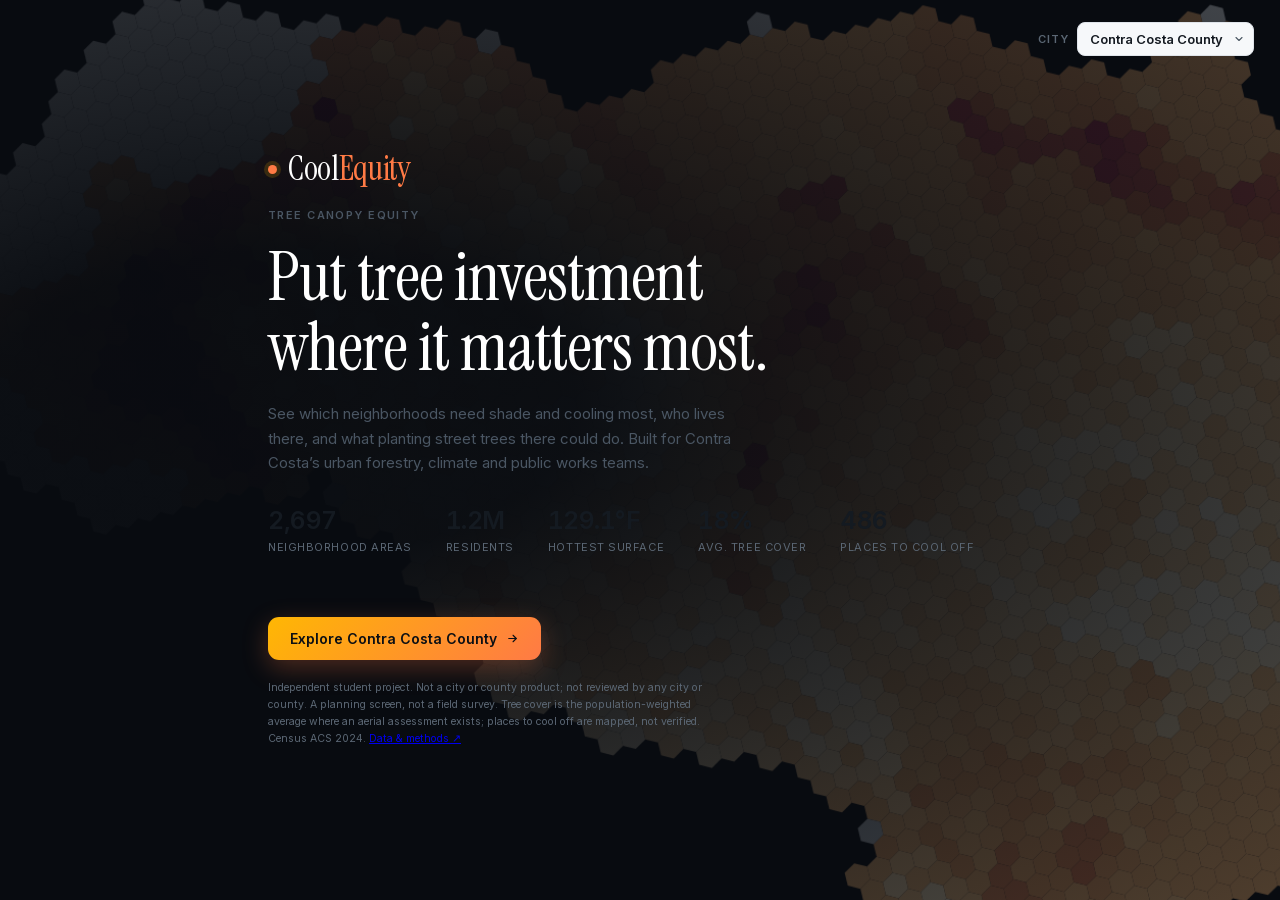
==== commit 49861bc5: "App: merge the redesign's features into the original layout Panel ordered by cause and effect: 1 Wha" ====
--- a/app/index.html
+++ b/app/index.html
@@ -730,9 +730,9 @@
     <div class="wordmark"><span class="wdot"></span><span class="wm">Cool<i>Equity</i></span></div>
     <div class="eyebrow">Tree canopy equity</div>
     <h1>Put tree investment<br>where it matters most.</h1>
-    <p class="lede">See which neighborhoods need shade and cooling most, who lives there, and what planting street trees there could do. Built for San Ramon’s urban forestry, climate and public works teams.</p>
+    <p class="lede">See which neighborhoods need shade and cooling most, who lives there, and what planting street trees there could do. Built for Contra Costa’s urban forestry, climate and public works teams.</p>
     <div class="istats" id="istats"></div>
-    <button class="cta" id="intro-go">Explore San Ramon
+    <button class="cta" id="intro-go">Explore Contra Costa County
       <svg class="ico" viewBox="0 0 24 24"><path d="M5 12h14"/><path d="m13 6 6 6-6 6"/></svg></button>
     <p class="fine" id="ifine"></p>
   </div>
@@ -760,7 +760,7 @@
           <button data-t="light" type="button">Light</button><button data-t="dark" type="button">Dark</button>
         </div>
       </div>
-      <p>Where new trees would help residents most in San Ramon.</p>
+      <p>Where new trees would help residents most in Contra Costa County.</p>
       <nav class="helpnav" aria-label="Help and evidence"><button id="help-open" type="button">How to use</button><a href="guide.html" target="ce-guide">Data &amp; methods ↗</a></nav>
     </div>
 
@@ -786,7 +786,7 @@
           <span id="w-dnote" hidden></span>
         </button>
         <div id="wadv" hidden>
-          <p class="wexp">Each slider is a share of the ranking. The shares always add up to 100%, so raising one lowers the others. “Count people more” is separate: at 0% an area is judged on its conditions alone; the higher you set it, the more an area with many residents moves ahead of one with few. <a class="method-link" href="guide.html#weights" target="ce-guide">How this works ↗</a></p>
+          <p class="wexp">Shares always total 100%, so raising one lowers the others. The list and map update as you drag. <a href="guide.html#weights" target="ce-guide">How this works ↗</a></p>
           <div id="w-rows"></div>
           <div class="wfoot"><span id="w-pop">weighted by population</span>
             <button id="w-reset" disabled>Reset to recommended</button></div>
@@ -885,7 +885,7 @@
           Show the four kinds of place
           <span class="dnote" id="k-dnote"></span>
         </button>
-        <a class="method-link" href="cooling.html" target="ce-cooling">County-listed cooling centers &amp; contacts ↗</a>
+        <a class="method-link" href="cooling.html" target="ce-cooling">County-listed locations &amp; contacts ↗</a>
         <p class="hint" id="sites-status" role="status" hidden></p>
         <div id="kadv" hidden>
           <p class="hint">Locations come from OpenStreetMap. Opening hours, fees and whether a place is an official cooling center are not verified. Filters change the dots on the map; walking estimates stay the same.</p>
@@ -940,7 +940,7 @@
         </div>
     </div>
     <button type="button" class="float lshow" id="legend-show" hidden title="Show the color scale">Color scale ▴</button>
-    <div id="chip" class="float">San Ramon <span id="chip-n" hidden>loading…</span> · <b id="chip-q">Recommended mix</b> · <b id="chip-layer">Heat &amp; canopy priority</b><span id="chip-sel" hidden></span><button type="button" id="chip-share" title="Copy a link to this exact view">⛓ Share</button></div>
+    <div id="chip" class="float">Contra Costa County <span id="chip-n" hidden>loading…</span> · <b id="chip-q">Recommended mix</b> · <b id="chip-layer">Heat &amp; canopy priority</b><span id="chip-sel" hidden></span><button type="button" id="chip-share" title="Copy a link to this exact view">⛓ Share</button></div>
     <div class="mapctl" id="mapctl"><button type="button" class="mapbtn" id="map-zoom" title="Zoom back out to the whole study area">⤢ Reset zoom</button><button type="button" class="mapbtn" id="map-reset" title="Back to the map's original settings: recommended mix, Priority colors, all places shown, nothing selected, whole area in view. Asks first if you would lose a custom mix or planting shares.">⟲ Reset map</button><div class="seg" id="basemap" role="group" aria-label="Basemap" hidden>
       <button data-b="map" class="on" type="button">Map</button><button data-b="sat" type="button">Satellite</button>
     </div></div>
@@ -1028,7 +1028,7 @@
 // ?data=<name> swaps the hex file — handy for comparing H3 resolutions, or for
 // pointing the same app at another city's output.
 const _q = new URLSearchParams(location.search);
-const CITY_SLUG    = 'sanramon';
+const CITY_SLUG    = 'contracosta';
 // Cross-city navigation. On the deployed site every city is a sibling directory
 // under one Pages root; we recover that root by stripping THIS city's own path
 // off the URL, then link to the siblings and the chooser. LA keeps the legacy
@@ -1041,12 +1041,12 @@
   {slug:'bakersfield', name:'Bakersfield',         sub:'bakersfield/app/'},
   {slug:'sanramon',    name:'San Ramon',           sub:'sanramon/app/'},
 ];
-const THIS_CITY='sanramon';
+const THIS_CITY='contracosta';
 const _selfSub=(CITY_NAV.find(c=>c.slug===THIS_CITY)||{}).sub||'';
 const SITE_ROOT=(_selfSub && location.pathname.endsWith(_selfSub))
   ? location.pathname.slice(0,-_selfSub.length) : '/';
 const DATA_URL     = `../data/${_q.get('data') || CITY_SLUG}.geojson?v=20260909-walk`;
-const CENTERS_URL  = `../data/centers_${CITY_SLUG}.geojson?v=20260908-ehsd`;
+const CENTERS_URL  = `../data/centers_${CITY_SLUG}.geojson?v=20260907-ehsd`;
 const BOUNDARY_URL = `../data/boundary_${CITY_SLUG}.geojson`;  // flat fallback only
 
 /* ---------------------------------------------------------------- colour ramps
@@ -1136,7 +1136,7 @@
 /* `worse` names the end of the ramp that means "more need", so the legend can
    annotate it instead of leaving the reader to infer the direction. */
 const LAYERS={
-  score:{title:'Heat & canopy priority',ramp:PRIORITY,worse:'hi',fmt:v=>v.toFixed(0),
+  score:{title:'Canopy priority',ramp:PRIORITY,worse:'hi',fmt:v=>v.toFixed(0),
     cap:'Composite of surface heat, missing canopy, low A/C access and share aged 65+, scaled by the population exposed. Weights are live — drag them above. Deeper = greater need for cooling investment.'},
   lst:{title:'Surface temperature',ramp:HEAT,worse:'hi',fmt:v=>fTemp(v),
     cap:'Mid-morning surface temperature, summer medians 2022–24. This is not air temperature.'},
@@ -1194,7 +1194,7 @@
  * generated from these constants rather than restating them by hand, so the two
  * cannot drift the way hardcoded legend text did.
  *
- * Checked against the committed data/sanramon.geojson at these defaults; the
+ * Checked against the committed data/contracosta.geojson at these defaults; the
  * only residual is the geojson storing lst/green/ac rounded to 1 dp — rounding,
  * not a second model. Say that out loud if asked.
  *
@@ -1202,28 +1202,45 @@
  * stay on the features untouched, and everything on screen reads through
  * sc()/rk() instead. So "reset" is exact, not approximate.
  */
-/* HEAT IS SCORED ON THIS BRANCH (45%), unlike Contra Costa. Every input is
- * normalised min-max WITHIN the study area, which assumes the study area is one
- * climate. San Ramon is: one valley city where corr(LST, canopy) = -0.80 and
- * -0.81 after removing a spatial trend, so shade demonstrably cools and a
- * hotter cell is a hotter place to live rather than a different climate.
+/* HEAT SHIPS AT WEIGHT 0 ON THIS BRANCH, and it is the decision most worth
+ * understanding here. Every input is normalised min-max WITHIN the study area,
+ * which assumes the study area is one climate. A city is. This county is not: it
+ * runs from the Richmond shoreline to the Delta, mean summer surface temperature
+ * 36.8 °C west against 43.1 °C east, and 38.8% of ALL variance in surface
+ * temperature is explained by longitude and latitude alone.
  *
- * A/C SHIPS AT WEIGHT 0 here. It is built and viewable (Census LACE 2023,
- * housing-weighted), but San Ramon is uniformly affluent -- block-group median
- * incomes $100,906-$250,001 -- and its A/C prevalence is high and narrow, so
- * the input would add noise rather than need. The "Low A/C access" preset
- * shows what it looks like when it is scored.
+ * The effect is measurable rather than theoretical. On the San Ramon branch
+ * corr(LST, canopy) = -0.800, and -0.808 after removing a spatial trend: shade
+ * demonstrably cools. Here it is -0.120, -0.149 detrended, and by longitude band
+ * it swings from +0.381 to -0.092. There is no consistent shade effect at this
+ * scale to score. So heat keeps its layer, its legend and its per-hex numbers —
+ * all measured, all real — and carries no weight. The "Heat first" preset shows
+ * what it says on its own, which is mostly a map of distance from the Bay.
  *
- * `access` also ships at 0 -- present, movable, off. Mirrors pipeline/config.py WEIGHTS. */
-const DEFAULT_W={heat:0.45,green:0.33,ac:0.00,age65:0.22,access:0};
+ * A/C IS scored here (weight 0.25), unlike on the San Ramon branch. It is now
+ * MEASURED — US Census LACE 2023 A/C-prevalence per tract (ac_src="measured" for
+ * every residential hex; the income model survives only as a per-tract fallback,
+ * used on 0 res hexes here). It has real spread: 46–100%, median 93%, std 13.
+ *
+ * The old CIRCULARITY WARNING is retired: A/C no longer derives from income, so
+ * the score is NOT income by construction. Measured A/C prevalence does still
+ * correlate with income in reality (corr(ac,income)=0.30 over res hexes), so the
+ * canopy-equity finding is still computed on raw measured canopy against income
+ * with no score involved, and the "Canopy only" preset still exists so anyone can
+ * check the answer with A/C removed entirely. Do NOT reintroduce "A/C is modelled
+ * from income" into the copy — it was true pre-LACE and is now wrong.
+ *
+ * `access` also ships at 0 — present, movable, off — so "Canopy deficit" names
+ * exactly what config.py weights. Mirrors pipeline/config.py WEIGHTS. */
+const DEFAULT_W={heat:0.00,green:0.55,ac:0.25,age65:0.20,access:0};
 const DEFAULT_POPW=0.45;                      // config.POP_WEIGHT; floor is 1-this
 const W_INPUTS=[
   {k:'heat', prop:'lst',   label:'Hotter ground',     swatch:HEAT[7],
-   note:'hotter cell → higher risk'},
+   note:'climate-confounded at county scale — starts at 0'},
   {k:'green',prop:'green', label:'Fewer trees',       swatch:CANOPY[0], invert:true,
    note:'less shade → higher risk'},
   {k:'ac',   prop:'ac',    label:'Homes without A/C', swatch:ACCESS_AC[0], invert:true, est:false,
-   note:'Census LACE estimate — not in the shipped model, starts at 0'},
+   note:'Census LACE estimate — scored here'},
   {k:'age65',prop:'pct65', label:'Older residents (65+)',swatch:AGE[7],
    note:'prioritize older residents'},
   {k:'access',prop:'access_min',label:'Far from cooling',swatch:WALK[7], est:true,
@@ -1237,18 +1254,16 @@
  *  a policy question someone might actually be asked to defend. */
 const PRESETS=[
   {id:'default',name:'Recommended mix',w:{...DEFAULT_W},pop:DEFAULT_POPW,
-   why:'Ground heat (45%), missing tree cover (33%) and older residents (22%), adjusted for how many people live in each area. A/C is not counted here.'},
+   why:'Mostly missing tree cover (55%), then homes without A/C (25%) and older residents (20%), adjusted for how many people live in each area.'},
   {id:'canopy',name:'Trees only',w:{heat:0,green:1,ac:0,age65:0,access:0},pop:.45,
-   why:'Only tree cover and population. Ignores heat and age.'},
-  {id:'heat',name:'Heat first',w:{heat:.70,green:.18,ac:0,age65:.12,access:0},pop:.45,
-   why:'Mostly ground heat. San Ramon is one valley climate, so a hotter area really is a hotter place to live.'},
-  {id:'shade',name:'Shade gap',w:{heat:.25,green:.62,ac:0,age65:.13,access:0},pop:.45,
-   why:'Leans on missing tree cover while keeping heat and age in view.'},
-  {id:'seniors',name:'Older residents',w:{heat:.22,green:.18,ac:0,age65:.60,access:0},pop:.45,
-   why:'Puts most weight on residents aged 65+, with heat and tree cover still counting.'},
-  {id:'ac',name:'Homes without A/C',w:{heat:.20,green:.15,ac:.60,age65:.05,access:0},pop:.45,
-   why:'Puts most weight on homes without air conditioning. Not in the recommended mix; A/C is high and uniform here, so expect small changes.'},
-  {id:'stranded',name:'Far from cooling',w:{heat:.34,green:.25,ac:0,age65:.16,access:.25},pop:.45,
+   why:'Only tree cover and population. Ignores A/C and age.'},
+  {id:'heat',name:'Heat only',w:{heat:1,green:0,ac:0,age65:0,access:0},pop:.45,
+   why:'Only ground heat and population. In this county that mostly shows distance from the Bay, not a shade problem.'},
+  {id:'seniors',name:'Older residents',w:{heat:0,green:.35,ac:.15,age65:.50,access:0},pop:.45,
+   why:'Puts most weight on residents aged 65+, with tree cover and A/C still counting.'},
+  {id:'ac',name:'Homes without A/C',w:{heat:0,green:.30,ac:.60,age65:.10,access:0},pop:.45,
+   why:'Puts most weight on homes without air conditioning (Census estimates).'},
+  {id:'stranded',name:'Far from cooling',w:{heat:0,green:.40,ac:.20,age65:.15,access:.25},pop:.45,
    why:'Adds walking distance to the nearest mapped cool place. Those places are not verified as open cooling centers.'},
   {id:'people',name:'Most people',w:{...DEFAULT_W},pop:.90,
    why:'The recommended mix, but areas with more residents count much more.'},
@@ -1420,7 +1435,7 @@
   if(k==='score') return ['case',['==',['get','place'],'activity'],ACTIVITY_FILL,
     ['interpolate',['linear'],liveScoreExpr(),...rampStops('score',0,100)]];
   const pk=propKey(k),[lo,hi]=rng(k);
-  if(k==='ac')return ['case',['==',['get','ac_src'],'income-model'],'#d6dbe1',['interpolate',['linear'],['get','ac'],...rampStops(k,lo,hi)]];
+  if(k==='ac')return ['case',['!=',['get','ac_src'],'lace'],'#d6dbe1',['interpolate',['linear'],['get','ac'],...rampStops(k,lo,hi)]];
   if(k==='green')return ['case',['==',['get','green_src'],'ndvi'],'#d6dbe1',['interpolate',['linear'],['get','green'],...rampStops(k,lo,hi)]];
   // coalesce: real pipelines leave no-data hexes null; without this they'd break the ramp
   return ['interpolate',['linear'],['coalesce',['get',pk],lo],...rampStops(k,lo,hi)];
@@ -1800,7 +1815,6 @@
  * guide anchor the button already points at, so a button with no card falls
  * back to opening the guide, and the contract test checks every key exists. */
 const TIPS={
-  popweight:{t:'Count people more',d:'Decides how much the number of residents matters. At 0%, an area is judged only on its conditions, so a hot, bare area with 12 residents can rank above a slightly better one with 3,000. As you raise it, areas with more people move up the list. At 100%, an area with almost no residents scores near zero however bad its conditions. The recommended 45% makes the most-populated area count about 1.8 times the least. The line under the sliders always states the multiplier in force.'},
   weights:{t:'What matters most',d:'Choose what the ranking should reward. Presets are ready-made mixes; “Fine-tune” lets you set each share yourself. The map and the list re-rank immediately.'},
   display:{t:'Color the map by',d:'Switch what the colors show, one measure at a time. Darker always means more need. Changing the color does not change the ranking.'},
   access:{t:'Places to cool off & walking time',d:'Libraries, community centers, pools and senior centers from OpenStreetMap, and the estimated minutes on foot from each area to the nearest one along real streets and paths. Hours and air conditioning are not verified.'},
@@ -2386,7 +2400,7 @@
     </div>`).join('')+`
     <div class="wrow">
       <div class="wtop"><span class="wsw" style="background:${POPU[7]}"></span>
-        <span class="wnm" style="--sw:${POPU[7]}">Count people more <a class="info-link" href="guide.html#popweight" target="ce-guide" aria-label="How counting people more works">i</a></span>
+        <span class="wnm" style="--sw:${POPU[7]}">Count people more</span>
         <span class="wval" id="wv-pop" style="color:${lift(POPU[7])}">–</span></div>
       <input type="range" id="ws-pop" min="0" max="100" step="1"
         style="--sl:${lift(POPU[7])}" aria-label="Count people more"/>
@@ -2508,7 +2522,7 @@
   if(W.ac>0.005)    parts.push(`homes without A/C (${Math.round(W.ac*100)}%)`);
   if(W.age65>0.005) parts.push(`older residents (${Math.round(W.age65*100)}%)`);
   if(W.access>0.005)parts.push(`walk to cooling (${Math.round(W.access*100)}%)`);
-  LAYERS.score.cap=`${parts.join(' · ')}. Adjusted for population; relative within this city. `+(HEX&&HEX.features.some(f=>f.properties.green_src==='ndvi')?' Some areas use a satellite greenness stand-in for tree cover.':'')+(W.heat<=0.005?' Ground heat is not counted.':'');
+  LAYERS.score.cap=`${parts.join(' · ')}. Adjusted for population; relative within this county. `+(HEX&&HEX.features.some(f=>f.properties.green_src==='ndvi')?' Some areas use a satellite greenness stand-in for tree cover.':'')+(W.heat<=0.005?' Ground heat is not counted.':'');
   if(current==='score')setLayer('score');     // repaints AND refreshes the caption
   buildRank();
   if(selId!=null)selectHex(selId,false);
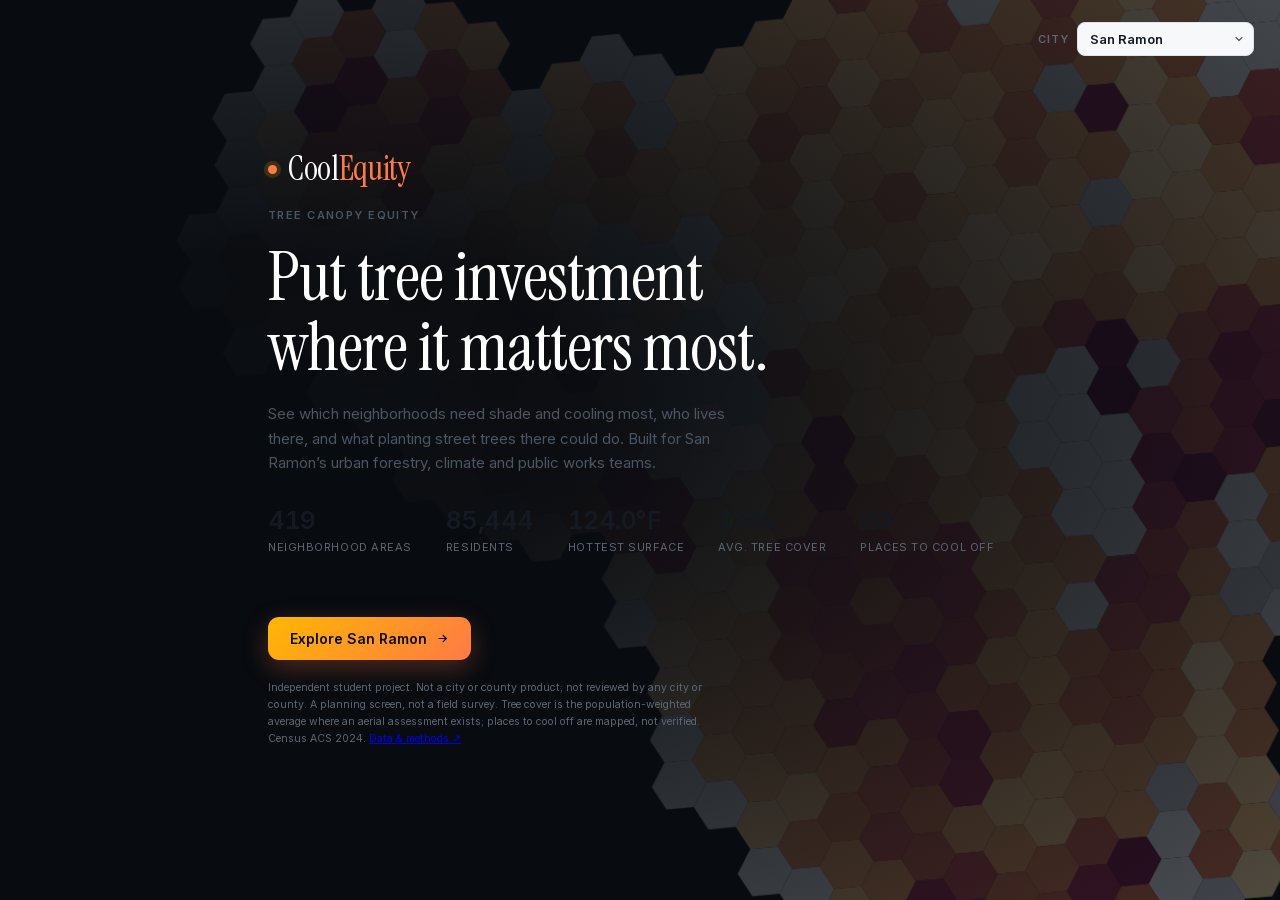
==== commit 7010d7d8: "App: merge the redesign's features into the original layout Panel ordered by cause and effect: 1 Wha" ====
--- a/app/index.html
+++ b/app/index.html
@@ -730,9 +730,9 @@
     <div class="wordmark"><span class="wdot"></span><span class="wm">Cool<i>Equity</i></span></div>
     <div class="eyebrow">Tree canopy equity</div>
     <h1>Put tree investment<br>where it matters most.</h1>
-    <p class="lede">See which neighborhoods need shade and cooling most, who lives there, and what planting street trees there could do. Built for Contra Costa’s urban forestry, climate and public works teams.</p>
+    <p class="lede">See which neighborhoods need shade and cooling most, who lives there, and what planting street trees there could do. Built for San Ramon’s urban forestry, climate and public works teams.</p>
     <div class="istats" id="istats"></div>
-    <button class="cta" id="intro-go">Explore Contra Costa County
+    <button class="cta" id="intro-go">Explore San Ramon
       <svg class="ico" viewBox="0 0 24 24"><path d="M5 12h14"/><path d="m13 6 6 6-6 6"/></svg></button>
     <p class="fine" id="ifine"></p>
   </div>
@@ -760,7 +760,7 @@
           <button data-t="light" type="button">Light</button><button data-t="dark" type="button">Dark</button>
         </div>
       </div>
-      <p>Where new trees would help residents most in Contra Costa County.</p>
+      <p>Where new trees would help residents most in San Ramon.</p>
       <nav class="helpnav" aria-label="Help and evidence"><button id="help-open" type="button">How to use</button><a href="guide.html" target="ce-guide">Data &amp; methods ↗</a></nav>
     </div>
 
@@ -885,7 +885,7 @@
           Show the four kinds of place
           <span class="dnote" id="k-dnote"></span>
         </button>
-        <a class="method-link" href="cooling.html" target="ce-cooling">County-listed locations &amp; contacts ↗</a>
+        <a class="method-link" href="cooling.html" target="ce-cooling">County-listed cooling centers &amp; contacts ↗</a>
         <p class="hint" id="sites-status" role="status" hidden></p>
         <div id="kadv" hidden>
           <p class="hint">Locations come from OpenStreetMap. Opening hours, fees and whether a place is an official cooling center are not verified. Filters change the dots on the map; walking estimates stay the same.</p>
@@ -940,7 +940,7 @@
         </div>
     </div>
     <button type="button" class="float lshow" id="legend-show" hidden title="Show the color scale">Color scale ▴</button>
-    <div id="chip" class="float">Contra Costa County <span id="chip-n" hidden>loading…</span> · <b id="chip-q">Recommended mix</b> · <b id="chip-layer">Heat &amp; canopy priority</b><span id="chip-sel" hidden></span><button type="button" id="chip-share" title="Copy a link to this exact view">⛓ Share</button></div>
+    <div id="chip" class="float">San Ramon <span id="chip-n" hidden>loading…</span> · <b id="chip-q">Recommended mix</b> · <b id="chip-layer">Heat &amp; canopy priority</b><span id="chip-sel" hidden></span><button type="button" id="chip-share" title="Copy a link to this exact view">⛓ Share</button></div>
     <div class="mapctl" id="mapctl"><button type="button" class="mapbtn" id="map-zoom" title="Zoom back out to the whole study area">⤢ Reset zoom</button><button type="button" class="mapbtn" id="map-reset" title="Back to the map's original settings: recommended mix, Priority colors, all places shown, nothing selected, whole area in view. Asks first if you would lose a custom mix or planting shares.">⟲ Reset map</button><div class="seg" id="basemap" role="group" aria-label="Basemap" hidden>
       <button data-b="map" class="on" type="button">Map</button><button data-b="sat" type="button">Satellite</button>
     </div></div>
@@ -1028,7 +1028,7 @@
 // ?data=<name> swaps the hex file — handy for comparing H3 resolutions, or for
 // pointing the same app at another city's output.
 const _q = new URLSearchParams(location.search);
-const CITY_SLUG    = 'contracosta';
+const CITY_SLUG    = 'sanramon';
 // Cross-city navigation. On the deployed site every city is a sibling directory
 // under one Pages root; we recover that root by stripping THIS city's own path
 // off the URL, then link to the siblings and the chooser. LA keeps the legacy
@@ -1041,12 +1041,12 @@
   {slug:'bakersfield', name:'Bakersfield',         sub:'bakersfield/app/'},
   {slug:'sanramon',    name:'San Ramon',           sub:'sanramon/app/'},
 ];
-const THIS_CITY='contracosta';
+const THIS_CITY='sanramon';
 const _selfSub=(CITY_NAV.find(c=>c.slug===THIS_CITY)||{}).sub||'';
 const SITE_ROOT=(_selfSub && location.pathname.endsWith(_selfSub))
   ? location.pathname.slice(0,-_selfSub.length) : '/';
 const DATA_URL     = `../data/${_q.get('data') || CITY_SLUG}.geojson?v=20260909-walk`;
-const CENTERS_URL  = `../data/centers_${CITY_SLUG}.geojson?v=20260907-ehsd`;
+const CENTERS_URL  = `../data/centers_${CITY_SLUG}.geojson?v=20260908-ehsd`;
 const BOUNDARY_URL = `../data/boundary_${CITY_SLUG}.geojson`;  // flat fallback only
 
 /* ---------------------------------------------------------------- colour ramps
@@ -1136,7 +1136,7 @@
 /* `worse` names the end of the ramp that means "more need", so the legend can
    annotate it instead of leaving the reader to infer the direction. */
 const LAYERS={
-  score:{title:'Canopy priority',ramp:PRIORITY,worse:'hi',fmt:v=>v.toFixed(0),
+  score:{title:'Heat & canopy priority',ramp:PRIORITY,worse:'hi',fmt:v=>v.toFixed(0),
     cap:'Composite of surface heat, missing canopy, low A/C access and share aged 65+, scaled by the population exposed. Weights are live — drag them above. Deeper = greater need for cooling investment.'},
   lst:{title:'Surface temperature',ramp:HEAT,worse:'hi',fmt:v=>fTemp(v),
     cap:'Mid-morning surface temperature, summer medians 2022–24. This is not air temperature.'},
@@ -1194,7 +1194,7 @@
  * generated from these constants rather than restating them by hand, so the two
  * cannot drift the way hardcoded legend text did.
  *
- * Checked against the committed data/contracosta.geojson at these defaults; the
+ * Checked against the committed data/sanramon.geojson at these defaults; the
  * only residual is the geojson storing lst/green/ac rounded to 1 dp — rounding,
  * not a second model. Say that out loud if asked.
  *
@@ -1202,45 +1202,28 @@
  * stay on the features untouched, and everything on screen reads through
  * sc()/rk() instead. So "reset" is exact, not approximate.
  */
-/* HEAT SHIPS AT WEIGHT 0 ON THIS BRANCH, and it is the decision most worth
- * understanding here. Every input is normalised min-max WITHIN the study area,
- * which assumes the study area is one climate. A city is. This county is not: it
- * runs from the Richmond shoreline to the Delta, mean summer surface temperature
- * 36.8 °C west against 43.1 °C east, and 38.8% of ALL variance in surface
- * temperature is explained by longitude and latitude alone.
+/* HEAT IS SCORED ON THIS BRANCH (45%), unlike Contra Costa. Every input is
+ * normalised min-max WITHIN the study area, which assumes the study area is one
+ * climate. San Ramon is: one valley city where corr(LST, canopy) = -0.80 and
+ * -0.81 after removing a spatial trend, so shade demonstrably cools and a
+ * hotter cell is a hotter place to live rather than a different climate.
  *
- * The effect is measurable rather than theoretical. On the San Ramon branch
- * corr(LST, canopy) = -0.800, and -0.808 after removing a spatial trend: shade
- * demonstrably cools. Here it is -0.120, -0.149 detrended, and by longitude band
- * it swings from +0.381 to -0.092. There is no consistent shade effect at this
- * scale to score. So heat keeps its layer, its legend and its per-hex numbers —
- * all measured, all real — and carries no weight. The "Heat first" preset shows
- * what it says on its own, which is mostly a map of distance from the Bay.
+ * A/C SHIPS AT WEIGHT 0 here. It is built and viewable (Census LACE 2023,
+ * housing-weighted), but San Ramon is uniformly affluent -- block-group median
+ * incomes $100,906-$250,001 -- and its A/C prevalence is high and narrow, so
+ * the input would add noise rather than need. The "Low A/C access" preset
+ * shows what it looks like when it is scored.
  *
- * A/C IS scored here (weight 0.25), unlike on the San Ramon branch. It is now
- * MEASURED — US Census LACE 2023 A/C-prevalence per tract (ac_src="measured" for
- * every residential hex; the income model survives only as a per-tract fallback,
- * used on 0 res hexes here). It has real spread: 46–100%, median 93%, std 13.
- *
- * The old CIRCULARITY WARNING is retired: A/C no longer derives from income, so
- * the score is NOT income by construction. Measured A/C prevalence does still
- * correlate with income in reality (corr(ac,income)=0.30 over res hexes), so the
- * canopy-equity finding is still computed on raw measured canopy against income
- * with no score involved, and the "Canopy only" preset still exists so anyone can
- * check the answer with A/C removed entirely. Do NOT reintroduce "A/C is modelled
- * from income" into the copy — it was true pre-LACE and is now wrong.
- *
- * `access` also ships at 0 — present, movable, off — so "Canopy deficit" names
- * exactly what config.py weights. Mirrors pipeline/config.py WEIGHTS. */
-const DEFAULT_W={heat:0.00,green:0.55,ac:0.25,age65:0.20,access:0};
+ * `access` also ships at 0 -- present, movable, off. Mirrors pipeline/config.py WEIGHTS. */
+const DEFAULT_W={heat:0.45,green:0.33,ac:0.00,age65:0.22,access:0};
 const DEFAULT_POPW=0.45;                      // config.POP_WEIGHT; floor is 1-this
 const W_INPUTS=[
   {k:'heat', prop:'lst',   label:'Hotter ground',     swatch:HEAT[7],
-   note:'climate-confounded at county scale — starts at 0'},
+   note:'hotter cell → higher risk'},
   {k:'green',prop:'green', label:'Fewer trees',       swatch:CANOPY[0], invert:true,
    note:'less shade → higher risk'},
   {k:'ac',   prop:'ac',    label:'Homes without A/C', swatch:ACCESS_AC[0], invert:true, est:false,
-   note:'Census LACE estimate — scored here'},
+   note:'Census LACE estimate — not in the shipped model, starts at 0'},
   {k:'age65',prop:'pct65', label:'Older residents (65+)',swatch:AGE[7],
    note:'prioritize older residents'},
   {k:'access',prop:'access_min',label:'Far from cooling',swatch:WALK[7], est:true,
@@ -1254,16 +1237,18 @@
  *  a policy question someone might actually be asked to defend. */
 const PRESETS=[
   {id:'default',name:'Recommended mix',w:{...DEFAULT_W},pop:DEFAULT_POPW,
-   why:'Mostly missing tree cover (55%), then homes without A/C (25%) and older residents (20%), adjusted for how many people live in each area.'},
+   why:'Ground heat (45%), missing tree cover (33%) and older residents (22%), adjusted for how many people live in each area. A/C is not counted here.'},
   {id:'canopy',name:'Trees only',w:{heat:0,green:1,ac:0,age65:0,access:0},pop:.45,
-   why:'Only tree cover and population. Ignores A/C and age.'},
-  {id:'heat',name:'Heat only',w:{heat:1,green:0,ac:0,age65:0,access:0},pop:.45,
-   why:'Only ground heat and population. In this county that mostly shows distance from the Bay, not a shade problem.'},
-  {id:'seniors',name:'Older residents',w:{heat:0,green:.35,ac:.15,age65:.50,access:0},pop:.45,
-   why:'Puts most weight on residents aged 65+, with tree cover and A/C still counting.'},
-  {id:'ac',name:'Homes without A/C',w:{heat:0,green:.30,ac:.60,age65:.10,access:0},pop:.45,
-   why:'Puts most weight on homes without air conditioning (Census estimates).'},
-  {id:'stranded',name:'Far from cooling',w:{heat:0,green:.40,ac:.20,age65:.15,access:.25},pop:.45,
+   why:'Only tree cover and population. Ignores heat and age.'},
+  {id:'heat',name:'Heat first',w:{heat:.70,green:.18,ac:0,age65:.12,access:0},pop:.45,
+   why:'Mostly ground heat. San Ramon is one valley climate, so a hotter area really is a hotter place to live.'},
+  {id:'shade',name:'Shade gap',w:{heat:.25,green:.62,ac:0,age65:.13,access:0},pop:.45,
+   why:'Leans on missing tree cover while keeping heat and age in view.'},
+  {id:'seniors',name:'Older residents',w:{heat:.22,green:.18,ac:0,age65:.60,access:0},pop:.45,
+   why:'Puts most weight on residents aged 65+, with heat and tree cover still counting.'},
+  {id:'ac',name:'Homes without A/C',w:{heat:.20,green:.15,ac:.60,age65:.05,access:0},pop:.45,
+   why:'Puts most weight on homes without air conditioning. Not in the recommended mix; A/C is high and uniform here, so expect small changes.'},
+  {id:'stranded',name:'Far from cooling',w:{heat:.34,green:.25,ac:0,age65:.16,access:.25},pop:.45,
    why:'Adds walking distance to the nearest mapped cool place. Those places are not verified as open cooling centers.'},
   {id:'people',name:'Most people',w:{...DEFAULT_W},pop:.90,
    why:'The recommended mix, but areas with more residents count much more.'},
@@ -1435,7 +1420,7 @@
   if(k==='score') return ['case',['==',['get','place'],'activity'],ACTIVITY_FILL,
     ['interpolate',['linear'],liveScoreExpr(),...rampStops('score',0,100)]];
   const pk=propKey(k),[lo,hi]=rng(k);
-  if(k==='ac')return ['case',['!=',['get','ac_src'],'lace'],'#d6dbe1',['interpolate',['linear'],['get','ac'],...rampStops(k,lo,hi)]];
+  if(k==='ac')return ['case',['==',['get','ac_src'],'income-model'],'#d6dbe1',['interpolate',['linear'],['get','ac'],...rampStops(k,lo,hi)]];
   if(k==='green')return ['case',['==',['get','green_src'],'ndvi'],'#d6dbe1',['interpolate',['linear'],['get','green'],...rampStops(k,lo,hi)]];
   // coalesce: real pipelines leave no-data hexes null; without this they'd break the ramp
   return ['interpolate',['linear'],['coalesce',['get',pk],lo],...rampStops(k,lo,hi)];
@@ -2522,7 +2507,7 @@
   if(W.ac>0.005)    parts.push(`homes without A/C (${Math.round(W.ac*100)}%)`);
   if(W.age65>0.005) parts.push(`older residents (${Math.round(W.age65*100)}%)`);
   if(W.access>0.005)parts.push(`walk to cooling (${Math.round(W.access*100)}%)`);
-  LAYERS.score.cap=`${parts.join(' · ')}. Adjusted for population; relative within this county. `+(HEX&&HEX.features.some(f=>f.properties.green_src==='ndvi')?' Some areas use a satellite greenness stand-in for tree cover.':'')+(W.heat<=0.005?' Ground heat is not counted.':'');
+  LAYERS.score.cap=`${parts.join(' · ')}. Adjusted for population; relative within this city. `+(HEX&&HEX.features.some(f=>f.properties.green_src==='ndvi')?' Some areas use a satellite greenness stand-in for tree cover.':'')+(W.heat<=0.005?' Ground heat is not counted.':'');
   if(current==='score')setLayer('score');     // repaints AND refreshes the caption
   buildRank();
   if(selId!=null)selectHex(selId,false);
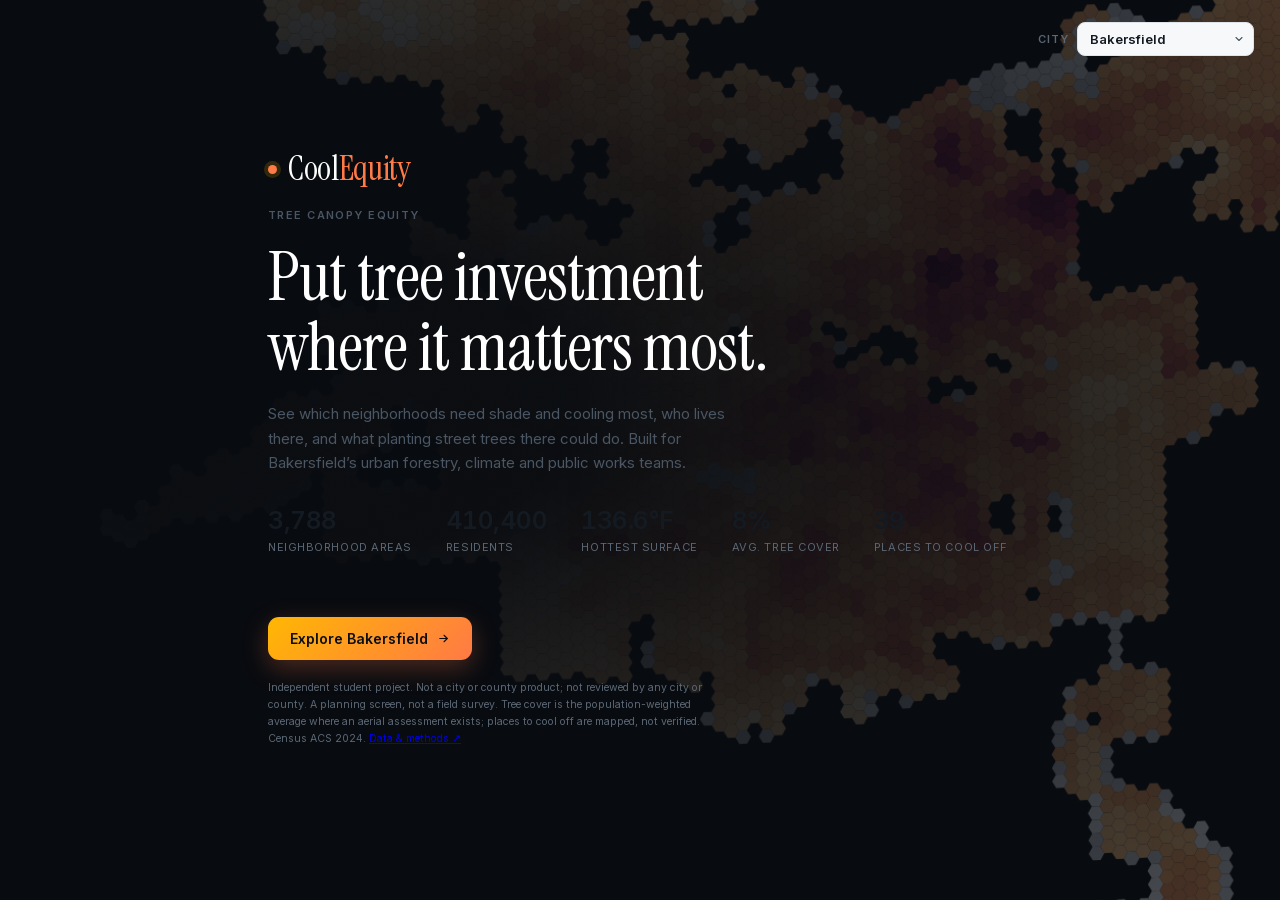
==== commit c37d0697: "App: merge the redesign's features into the original layout Panel ordered by cause and effect: 1 Wha" ====
--- a/app/index.html
+++ b/app/index.html
@@ -730,9 +730,9 @@
     <div class="wordmark"><span class="wdot"></span><span class="wm">Cool<i>Equity</i></span></div>
     <div class="eyebrow">Tree canopy equity</div>
     <h1>Put tree investment<br>where it matters most.</h1>
-    <p class="lede">See which neighborhoods need shade and cooling most, who lives there, and what planting street trees there could do. Built for San Ramon’s urban forestry, climate and public works teams.</p>
+    <p class="lede">See which neighborhoods need shade and cooling most, who lives there, and what planting street trees there could do. Built for Bakersfield’s urban forestry, climate and public works teams.</p>
     <div class="istats" id="istats"></div>
-    <button class="cta" id="intro-go">Explore San Ramon
+    <button class="cta" id="intro-go">Explore Bakersfield
       <svg class="ico" viewBox="0 0 24 24"><path d="M5 12h14"/><path d="m13 6 6 6-6 6"/></svg></button>
     <p class="fine" id="ifine"></p>
   </div>
@@ -760,7 +760,7 @@
           <button data-t="light" type="button">Light</button><button data-t="dark" type="button">Dark</button>
         </div>
       </div>
-      <p>Where new trees would help residents most in San Ramon.</p>
+      <p>Where new trees would help residents most in Bakersfield.</p>
       <nav class="helpnav" aria-label="Help and evidence"><button id="help-open" type="button">How to use</button><a href="guide.html" target="ce-guide">Data &amp; methods ↗</a></nav>
     </div>
 
@@ -940,7 +940,7 @@
         </div>
     </div>
     <button type="button" class="float lshow" id="legend-show" hidden title="Show the color scale">Color scale ▴</button>
-    <div id="chip" class="float">San Ramon <span id="chip-n" hidden>loading…</span> · <b id="chip-q">Recommended mix</b> · <b id="chip-layer">Heat &amp; canopy priority</b><span id="chip-sel" hidden></span><button type="button" id="chip-share" title="Copy a link to this exact view">⛓ Share</button></div>
+    <div id="chip" class="float">Bakersfield <span id="chip-n" hidden>loading…</span> · <b id="chip-q">Recommended mix</b> · <b id="chip-layer">Heat &amp; canopy priority</b><span id="chip-sel" hidden></span><button type="button" id="chip-share" title="Copy a link to this exact view">⛓ Share</button></div>
     <div class="mapctl" id="mapctl"><button type="button" class="mapbtn" id="map-zoom" title="Zoom back out to the whole study area">⤢ Reset zoom</button><button type="button" class="mapbtn" id="map-reset" title="Back to the map's original settings: recommended mix, Priority colors, all places shown, nothing selected, whole area in view. Asks first if you would lose a custom mix or planting shares.">⟲ Reset map</button><div class="seg" id="basemap" role="group" aria-label="Basemap" hidden>
       <button data-b="map" class="on" type="button">Map</button><button data-b="sat" type="button">Satellite</button>
     </div></div>
@@ -1028,7 +1028,7 @@
 // ?data=<name> swaps the hex file — handy for comparing H3 resolutions, or for
 // pointing the same app at another city's output.
 const _q = new URLSearchParams(location.search);
-const CITY_SLUG    = 'sanramon';
+const CITY_SLUG    = 'bakersfield';
 // Cross-city navigation. On the deployed site every city is a sibling directory
 // under one Pages root; we recover that root by stripping THIS city's own path
 // off the URL, then link to the siblings and the chooser. LA keeps the legacy
@@ -1041,12 +1041,12 @@
   {slug:'bakersfield', name:'Bakersfield',         sub:'bakersfield/app/'},
   {slug:'sanramon',    name:'San Ramon',           sub:'sanramon/app/'},
 ];
-const THIS_CITY='sanramon';
+const THIS_CITY='bakersfield';
 const _selfSub=(CITY_NAV.find(c=>c.slug===THIS_CITY)||{}).sub||'';
 const SITE_ROOT=(_selfSub && location.pathname.endsWith(_selfSub))
   ? location.pathname.slice(0,-_selfSub.length) : '/';
 const DATA_URL     = `../data/${_q.get('data') || CITY_SLUG}.geojson?v=20260909-walk`;
-const CENTERS_URL  = `../data/centers_${CITY_SLUG}.geojson?v=20260908-ehsd`;
+const CENTERS_URL  = `../data/centers_${CITY_SLUG}.geojson?v=20260908-kern`;
 const BOUNDARY_URL = `../data/boundary_${CITY_SLUG}.geojson`;  // flat fallback only
 
 /* ---------------------------------------------------------------- colour ramps
@@ -1194,7 +1194,7 @@
  * generated from these constants rather than restating them by hand, so the two
  * cannot drift the way hardcoded legend text did.
  *
- * Checked against the committed data/sanramon.geojson at these defaults; the
+ * Checked against the committed data/bakersfield.geojson at these defaults; the
  * only residual is the geojson storing lst/green/ac rounded to 1 dp — rounding,
  * not a second model. Say that out loud if asked.
  *
@@ -1202,20 +1202,20 @@
  * stay on the features untouched, and everything on screen reads through
  * sc()/rk() instead. So "reset" is exact, not approximate.
  */
-/* HEAT IS SCORED ON THIS BRANCH (45%), unlike Contra Costa. Every input is
+/* HEAT IS SCORED ON THIS BRANCH (35%), unlike Contra Costa. Every input is
  * normalised min-max WITHIN the study area, which assumes the study area is one
- * climate. San Ramon is: one valley city where corr(LST, canopy) = -0.80 and
- * -0.81 after removing a spatial trend, so shade demonstrably cools and a
- * hotter cell is a hotter place to live rather than a different climate.
+ * climate. Bakersfield is: one flat valley floor about 30 km across with no
+ * marine gradient, so a hotter cell here really is a hotter place to live rather
+ * than a different climate. Measured summer surface range 36-58 C.
  *
- * A/C SHIPS AT WEIGHT 0 here. It is built and viewable (Census LACE 2023,
- * housing-weighted), but San Ramon is uniformly affluent -- block-group median
- * incomes $100,906-$250,001 -- and its A/C prevalence is high and narrow, so
- * the input would add noise rather than need. The "Low A/C access" preset
- * shows what it looks like when it is scored.
+ * A/C is scored (25%) but is NEARLY UNIFORM here: Census LACE 2023 puts A/C in
+ * 96.5-100% of occupied homes across ranked cells (median 99.8%), so the input
+ * carries little ranking signal. The "Canopy only" preset shows the answer with
+ * it removed. Do not describe A/C as modelled from income — it is a Census
+ * estimate, with the income model surviving only as a per-tract fallback.
  *
- * `access` also ships at 0 -- present, movable, off. Mirrors pipeline/config.py WEIGHTS. */
-const DEFAULT_W={heat:0.45,green:0.33,ac:0.00,age65:0.22,access:0};
+ * `access` ships at 0 — present, movable, off. Mirrors pipeline/config.py WEIGHTS. */
+const DEFAULT_W={heat:0.35,green:0.25,ac:0.25,age65:0.15,access:0};
 const DEFAULT_POPW=0.45;                      // config.POP_WEIGHT; floor is 1-this
 const W_INPUTS=[
   {k:'heat', prop:'lst',   label:'Hotter ground',     swatch:HEAT[7],
@@ -1223,7 +1223,7 @@
   {k:'green',prop:'green', label:'Fewer trees',       swatch:CANOPY[0], invert:true,
    note:'less shade → higher risk'},
   {k:'ac',   prop:'ac',    label:'Homes without A/C', swatch:ACCESS_AC[0], invert:true, est:false,
-   note:'Census LACE estimate — not in the shipped model, starts at 0'},
+   note:'Census LACE estimate — nearly uniform here'},
   {k:'age65',prop:'pct65', label:'Older residents (65+)',swatch:AGE[7],
    note:'prioritize older residents'},
   {k:'access',prop:'access_min',label:'Far from cooling',swatch:WALK[7], est:true,
@@ -1237,18 +1237,16 @@
  *  a policy question someone might actually be asked to defend. */
 const PRESETS=[
   {id:'default',name:'Recommended mix',w:{...DEFAULT_W},pop:DEFAULT_POPW,
-   why:'Ground heat (45%), missing tree cover (33%) and older residents (22%), adjusted for how many people live in each area. A/C is not counted here.'},
+   why:'Ground heat (35%), missing tree cover (25%), homes without A/C (25%) and older residents (15%), adjusted for how many people live in each area.'},
   {id:'canopy',name:'Trees only',w:{heat:0,green:1,ac:0,age65:0,access:0},pop:.45,
-   why:'Only tree cover and population. Ignores heat and age.'},
-  {id:'heat',name:'Heat first',w:{heat:.70,green:.18,ac:0,age65:.12,access:0},pop:.45,
-   why:'Mostly ground heat. San Ramon is one valley climate, so a hotter area really is a hotter place to live.'},
-  {id:'shade',name:'Shade gap',w:{heat:.25,green:.62,ac:0,age65:.13,access:0},pop:.45,
-   why:'Leans on missing tree cover while keeping heat and age in view.'},
-  {id:'seniors',name:'Older residents',w:{heat:.22,green:.18,ac:0,age65:.60,access:0},pop:.45,
-   why:'Puts most weight on residents aged 65+, with heat and tree cover still counting.'},
-  {id:'ac',name:'Homes without A/C',w:{heat:.20,green:.15,ac:.60,age65:.05,access:0},pop:.45,
-   why:'Puts most weight on homes without air conditioning. Not in the recommended mix; A/C is high and uniform here, so expect small changes.'},
-  {id:'stranded',name:'Far from cooling',w:{heat:.34,green:.25,ac:0,age65:.16,access:.25},pop:.45,
+   why:'Only tree cover and population. Ignores heat, A/C and age.'},
+  {id:'heat',name:'Heat first',w:{heat:.70,green:.15,ac:.10,age65:.05,access:0},pop:.45,
+   why:'Mostly ground heat. Bakersfield is one valley climate, so a hotter area really is a hotter place to live.'},
+  {id:'seniors',name:'Older residents',w:{heat:.25,green:.15,ac:.15,age65:.45,access:0},pop:.45,
+   why:'Puts most weight on residents aged 65+, with heat, tree cover and A/C still counting.'},
+  {id:'ac',name:'Homes without A/C',w:{heat:.25,green:.10,ac:.60,age65:.05,access:0},pop:.45,
+   why:'Puts most weight on homes without air conditioning. Almost every home here has A/C, so this view changes little.'},
+  {id:'stranded',name:'Far from cooling',w:{heat:.30,green:.20,ac:.20,age65:.10,access:.20},pop:.45,
    why:'Adds walking distance to the nearest mapped cool place. Those places are not verified as open cooling centers.'},
   {id:'people',name:'Most people',w:{...DEFAULT_W},pop:.90,
    why:'The recommended mix, but areas with more residents count much more.'},
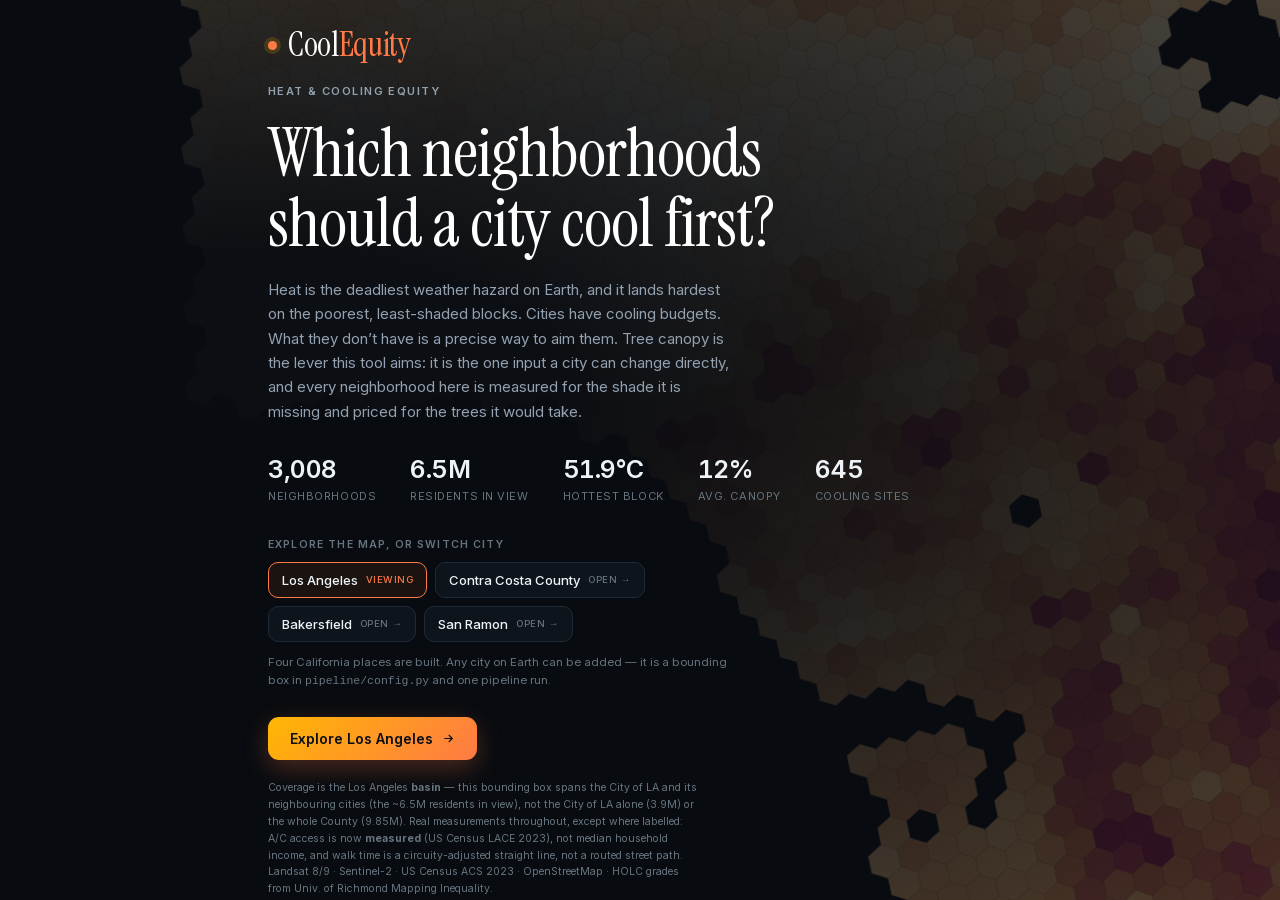
==== commit e13928c4: "Build: LA /app/, San Ramon /sanramon/, Contra Costa /contracosta/, Bakersfield /bakersfield/ Generat" ====
--- a/app/index.html
+++ b/app/index.html
@@ -3,7 +3,7 @@
 <head>
 <meta charset="utf-8"/>
 <meta name="viewport" content="width=device-width, initial-scale=1"/>
-<title>CoolEquity — Tree Canopy Equity Mapper</title>
+<title>CoolEquity — Heat & Cooling Equity Mapper</title>
 <!-- MapLibre is vendored, not CDN'd. The whole risk register hangs on "the app is
      static and local"; a <script src=unpkg> makes that false — no venue Wi-Fi means
      no `maplibregl` at all, and the map never gets as far as the basemap fallback.
@@ -23,7 +23,7 @@
     font-weight:400;font-style:normal;font-display:swap}
   :root{
     --bg:#0b0f14;--panel:#111720;--panel2:#0d1219;--edge:#1f2a36;--edge2:#2b3947;
-    --txt:#eef3f8;--muted:#93a1b0;--muted2:#7a8893;   /* ≥4.5:1 on the panel for small text */
+    --txt:#eef3f8;--muted:#93a1b0;--muted2:#67757f;
     --accent:#ff7a45;--accent2:#ffb703;--good:#39b98a;--blue:#4c9fce;
     --shadow:0 18px 50px rgba(0,0,0,.55);
     /* The map is light (CARTO positron) so that "deeper = worse" can read at all;
@@ -40,7 +40,7 @@
      score — so they get tabular figures globally rather than per-rule. */
   .num,.sc,.stat .v,.metric .top span:last-child,.badge,.tt-row span:last-child{font-variant-numeric:tabular-nums;font-feature-settings:"tnum" 1}
   svg.ico{width:13px;height:13px;flex:none;stroke:currentColor;fill:none;stroke-width:1.6;stroke-linecap:round;stroke-linejoin:round;opacity:.8}
-  #app{display:grid;grid-template-columns:366px minmax(0,1fr);height:100vh;position:relative;overflow:hidden}
+  #app{display:grid;grid-template-columns:366px 1fr;height:100vh;position:relative}
   #panel{background:linear-gradient(180deg,var(--panel),var(--panel2));border-right:1px solid var(--edge);display:flex;flex-direction:column;min-height:0}
   /* ------------------------------------------------------------ intro */
   /* `align-items:center` + `overflow:hidden` clips a too-tall card at BOTH ends,
@@ -112,6 +112,22 @@
     border:0;border-radius:11px;padding:13px 22px;cursor:pointer;
     box-shadow:0 8px 26px rgba(255,122,69,.28);transition:transform .16s,box-shadow .16s}
   .cta:hover{transform:translateY(-1px);box-shadow:0 12px 32px rgba(255,122,69,.36)}
+  /* Real cross-city switcher — replaces the old search-over-fake-cities combobox.
+     Current city is a static chip; the others are links to their deployed apps. */
+  .switch{display:flex;flex-wrap:wrap;gap:8px;max-width:460px}
+  .sw{display:inline-flex;align-items:center;gap:8px;padding:9px 13px;border-radius:10px;
+    border:1px solid var(--edge);background:#0e141c;color:var(--txt);text-decoration:none;
+    font-size:13px;font-weight:500;cursor:pointer;transition:.15s}
+  a.sw:hover{border-color:var(--accent);background:#12161d;transform:translateY(-1px)}
+  .sw em{font-style:normal;font-size:9.5px;letter-spacing:.05em;text-transform:uppercase;color:var(--muted2)}
+  .sw.here{border-color:var(--accent);background:#1a1310;cursor:default}
+  .sw.here em{color:var(--accent)}
+  .sw-hint{max-width:460px;margin:12px 0 0;font-size:11.5px;color:var(--muted2);line-height:1.55}
+  .allcities{display:inline-flex;align-items:center;gap:5px;font-size:11px;font-weight:600;
+    color:var(--muted);text-decoration:none;border:1px solid var(--edge);border-radius:8px;
+    padding:5px 9px;transition:.15s;white-space:nowrap}
+  .allcities svg{width:12px;height:12px;stroke:currentColor;fill:none;stroke-width:2}
+  .allcities:hover{color:var(--txt);border-color:var(--accent)}
   .cta .ico{opacity:1;stroke-width:2}
   .fine{margin:20px 0 0;font-size:10.5px;color:var(--muted2);line-height:1.6;max-width:62ch}
   @media (prefers-reduced-motion:reduce){#intro{transition:opacity .01s}#intro.gone{transform:none}}
@@ -149,62 +165,11 @@
   .seg{display:flex;gap:2px;padding:2px;background:#0c1219;border:1px solid var(--edge);border-radius:8px}
   .seg button{font:inherit;font-size:10.5px;font-weight:600;letter-spacing:.01em;color:var(--muted2);
     background:none;border:0;padding:4px 8px;border-radius:6px;cursor:pointer;transition:.14s;white-space:nowrap}
-  .modeseg button{font-size:12.5px;padding:7px 16px;font-weight:700}
   .seg button:hover{color:var(--txt)}
   .seg button.on{background:#1d2732;color:var(--txt)}
   .scroll{overflow-y:auto;min-height:0}
   .section{padding:15px 20px;border-bottom:1px solid var(--edge)}
-  /* Section titles are the wayfinding: big enough to scan, numbered in Explore. */
-  .lbl{font-size:13.5px;letter-spacing:-.005em;color:var(--txt);margin:0 0 10px;font-weight:700;display:flex;justify-content:space-between;align-items:center;gap:8px}
-  .lbl .ltxt{display:flex;align-items:center;gap:7px;flex:1;min-width:0}
-  .lbl .step{display:inline-flex;align-items:center;justify-content:center;width:21px;height:21px;border-radius:7px;background:#1d2732;color:var(--accent2);font-size:11.5px;font-weight:700;flex:none}
-  .lbl.sub{font-size:12.5px;color:var(--muted);font-weight:650}
-  .section>.hint.lead{margin:-4px 0 10px}
-  /* City switcher: one city at a time, in the corner. */
-  .cityselect{appearance:none;-webkit-appearance:none;background:#0c1219 url("data:image/svg+xml,%3Csvg xmlns='http://www.w3.org/2000/svg' viewBox='0 0 24 24' fill='none' stroke='%2393a1b0' stroke-width='2.2' stroke-linecap='round' stroke-linejoin='round'%3E%3Cpath d='m6 9 6 6 6-6'/%3E%3C/svg%3E") no-repeat right 8px center/12px;
-    border:1px solid var(--edge);color:var(--txt);border-radius:8px;padding:6px 26px 6px 10px;font:600 11.5px var(--sans);cursor:pointer;max-width:190px;white-space:nowrap;overflow:hidden;text-overflow:ellipsis;transition:.14s}
-  .cityselect:hover,.cityselect:focus-visible{border-color:var(--accent);outline:none}
-  #intro-city{position:absolute;top:22px;right:26px;z-index:3;display:flex;align-items:center;gap:8px;font-size:11px;letter-spacing:.08em;text-transform:uppercase;color:var(--muted2);font-weight:600}
-  #intro-city .cityselect{font-size:13px;padding:8px 30px 8px 12px;max-width:240px}
-  /* Info popover: what it is and how to use it, with a link to the full guide. */
-  .tip{position:fixed;z-index:80;width:min(300px,calc(100vw - 24px));background:#0d1219;border:1px solid var(--edge2);border-radius:11px;padding:12px 14px 11px;box-shadow:var(--shadow);font-size:12px;line-height:1.55;color:var(--muted)}
-  .tip b{display:block;color:var(--txt);font-size:12.5px;margin-bottom:4px}
-  .tip a{display:inline-block;margin-top:8px;color:#ffd28c;font-weight:600;text-decoration:none;font-size:11.5px}
-  .tip a:hover{text-decoration:underline;text-underline-offset:3px}
-  .tip[hidden]{display:none}
-  /* Low-signal note: the mix rests on an input that barely varies here. */
-  .signal{font-size:11px;line-height:1.5;margin:0 0 10px;padding:8px 10px;border-radius:8px;background:#221609;border:1px solid #4a3520;color:#ffd28c}
-  .signal[hidden]{display:none}
-  #legend .lrel{font-size:10px;color:var(--muted);margin-top:5px}
-  #legend .lrel[hidden]{display:none}
-  /* Ranked list: how far each area moved against the recommended mix. */
-  .row .mv{display:inline-block;font-size:9.5px;font-weight:700;padding:1px 6px;border-radius:10px;margin-left:6px;vertical-align:1px;font-variant-numeric:tabular-nums}
-  .mv.up{color:#6ee7a8;background:#0f2019}.mv.dn{color:#ffb4a2;background:#2a1410}.mv.eq{color:var(--muted2);background:#151c25}
-  #rank-change{font-size:11px;color:var(--muted);line-height:1.5;margin:8px 0 0;padding:8px 10px;border-radius:8px;background:#141a12;border:1px solid #2a4a3d}
-  #rank-change b{color:#6ee7a8}
-  #rank-change[hidden]{display:none}
-  @keyframes rankflash{from{background:#1c2a24}to{background:transparent}}
-  #rank.flash{animation:rankflash .9s ease-out}
-  /* Priority areas can be folded away. */
-  /* Every sidebar section folds the same way: one header row (chevron + step +
-     title + info + status), one body. Open/closed is remembered per browser. */
-  .fold{padding:0}
-  .fhead{display:flex;align-items:center;gap:6px;padding:13px 20px 13px 14px}
-  .fbtn{flex:1;min-width:0;display:flex;align-items:center;gap:8px;background:none;border:0;padding:0;color:var(--txt);font:700 13.5px var(--sans);cursor:pointer;text-align:left;letter-spacing:-.005em}
-  .fbtn .dchev{width:13px;height:13px;flex:none;stroke:currentColor;fill:none;stroke-width:2.4;transition:transform .18s;transform:rotate(90deg)}
-  .fold.closed .fbtn .dchev{transform:none}
-  .fbtn .step{display:inline-flex;align-items:center;justify-content:center;width:21px;height:21px;border-radius:7px;background:#1d2732;color:var(--accent2);font-size:11.5px;font-weight:700;flex:none}
-  .fhead .cnt,.fhead .wstate{flex:none}
-  .fbody{padding:0 20px 15px}
-  .fold.closed .fbody{display:none}
-  .fold.closed .fhead{padding-bottom:13px}
-  #rank{padding:4px 12px 10px}
-  .rank-pages{padding:8px 20px 14px}
-  /* Map reset sits with the basemap switch. */
-  .mapctl{display:flex;gap:6px;align-items:center}
-  .mapbtn{font:600 10.5px var(--sans);color:var(--txt);background:var(--panel);border:1px solid var(--edge2);border-radius:8px;padding:6px 10px;cursor:pointer;box-shadow:0 2px 10px rgba(0,0,0,.35);white-space:nowrap}
-  .mapbtn:hover{border-color:var(--accent)}
-  .seg[hidden]{display:none}
+  .lbl{font-size:10.5px;text-transform:uppercase;letter-spacing:.09em;color:var(--muted2);margin:0 0 10px;font-weight:600;display:flex;justify-content:space-between;align-items:center}
   .layers{display:grid;grid-template-columns:1fr 1fr;gap:7px}
   .layer{border:1px solid var(--edge);background:#0c1219;color:var(--muted);padding:9px 10px;border-radius:9px;font-size:12px;cursor:pointer;text-align:left;transition:.15s;display:flex;flex-direction:column;gap:1px}
   .layer:hover{border-color:#2c3a49;color:var(--txt)}
@@ -215,10 +180,6 @@
   .tag.us{background:#221c2e;color:#c7a3e6;border-color:#402f57}
   /* toggles */
   .toggle{display:flex;align-items:center;gap:10px;padding:8px 0;cursor:pointer}
-  /* `hidden` loses to any class rule that sets display, so the attribute
-     alone does nothing here — the HOLC toggle stayed on screen in San
-     Ramon despite being marked hidden. Restate it at class specificity. */
-  .toggle[hidden],.hint[hidden]{display:none}
   .toggle .sw{width:34px;height:19px;border-radius:20px;background:#25303c;position:relative;flex:none;transition:.2s}
   .toggle .sw::after{content:"";position:absolute;top:2px;left:2px;width:15px;height:15px;border-radius:50%;background:#6b7885;transition:.2s}
   .toggle.on .sw{background:rgba(255,122,69,.35)}
@@ -226,7 +187,7 @@
   .toggle .tt{font-size:12.5px}
   .toggle .ts{font-size:11px;color:var(--muted2)}
   /* ---- cooling relief sites ---- */
-  .cnt{font-size:10.5px;color:var(--muted2);font-weight:500;letter-spacing:0;text-transform:none;font-variant-numeric:tabular-nums;white-space:nowrap}
+  .cnt{font-size:10px;color:var(--muted2);font-weight:500;letter-spacing:0;text-transform:none;font-variant-numeric:tabular-nums}
   .kind{display:flex;align-items:flex-start;gap:9px;padding:7px 9px;margin:0 -9px;border-radius:9px;
     cursor:pointer;transition:background .14s,opacity .14s;user-select:none}
   .kind:hover{background:#0e1620}
@@ -290,19 +251,9 @@
   .bd td.p{text-align:right;font-variant-numeric:tabular-nums;color:var(--txt);font-weight:650;padding-left:10px;width:44px}
   .bd tr.sum td{border-top:1px solid var(--edge);padding-top:6px;color:var(--txt)}
   .bd .eq{font-size:10px;color:var(--muted2);margin-top:8px;line-height:1.5;font-family:var(--mono)}
-  /* The colour scale sits on the map it describes, bottom-left, always visible. */
-  #legend{position:absolute;left:14px;bottom:26px;z-index:5;width:232px;background:rgba(12,17,23,.88);backdrop-filter:blur(8px);border:1px solid var(--edge);border-radius:11px;padding:10px 12px 9px}
-  #legend .lbl{font-size:12px;margin:0;flex:1}
-  #legend .lhead{display:flex;align-items:center;gap:4px;margin-bottom:6px}
-  #legend .lmin{background:none;border:0;color:var(--muted);font:700 15px/1 var(--sans);cursor:pointer;padding:0 4px;border-radius:5px}
-  #legend .lmin:hover{color:var(--txt);background:#1d2732}
-  #legend[hidden]{display:none}
-  .lshow{left:14px;bottom:26px;background:rgba(12,17,23,.88);backdrop-filter:blur(8px);border:1px solid var(--edge);border-radius:9px;color:var(--txt);font:600 11px var(--sans);padding:7px 10px;cursor:pointer}
-  .lshow[hidden]{display:none}
   .legend .bar{height:12px;border-radius:3px;margin:2px 0 6px;box-shadow:inset 0 0 0 1px rgba(255,255,255,.08)}
   .legend .ends{display:flex;justify-content:space-between;font-size:11px;color:var(--muted);font-variant-numeric:tabular-nums}
-  .legend .cap{font-size:10.5px;color:var(--muted);margin-top:7px;line-height:1.45;display:-webkit-box;-webkit-line-clamp:3;-webkit-box-orient:vertical;overflow:hidden}
-  #legend .method-link{font-size:11px;margin-top:6px}
+  .legend .cap{font-size:11px;color:var(--muted);margin-top:9px;line-height:1.5}
   /* The direction of the ramp is the single thing a reader gets wrong on a
      choropleth, so it is stated in words under the bar, on the correct side. */
   .legend .dir{display:flex;font-size:9.5px;letter-spacing:.07em;text-transform:uppercase;
@@ -359,13 +310,8 @@
   .stat{background:#0a1017;border:1px solid var(--edge);border-radius:9px;padding:9px 11px}
   .stat .v{font-size:17px;font-weight:700;font-variant-numeric:tabular-nums;line-height:1.1}
   .stat .k{font-size:10px;color:var(--muted2);margin-top:3px;line-height:1.25}
-  .roi-out .stat.hero{grid-column:1/-1}
   .stat.hero .v{color:var(--good)}
   .roi-note{font-size:9.5px;color:var(--muted2);margin-top:11px;line-height:1.4}
-  .roi-feas{font-size:10.5px;line-height:1.55;margin-top:11px;padding:9px 11px;
-    border-radius:9px;background:#0c1219;border:1px solid var(--edge);color:var(--muted)}
-  .roi-feas b{color:var(--txt)}
-  .roi-feas .ok{color:#6ee7a8}.roi-feas .gap{color:var(--accent)}
   .roi-src{font-size:9.5px;color:var(--muted2);margin-top:9px;line-height:1.5;
     border-top:1px solid var(--edge);padding-top:9px}
   .roi-src b{color:var(--muted);font-weight:600}
@@ -380,341 +326,6 @@
   .scroll::-webkit-scrollbar,.dbody::-webkit-scrollbar{width:9px}
   .scroll::-webkit-scrollbar-thumb,.dbody::-webkit-scrollbar-thumb{background:#1c2530;border-radius:6px;border:2px solid transparent;background-clip:content-box}
   .foot{padding:11px 20px;font-size:10px;color:var(--muted2);line-height:1.4}
-  .disclaim{margin-top:8px;padding-top:8px;border-top:1px solid var(--edge);font-size:9.5px;color:var(--muted2);line-height:1.45}
-  /* ---- two-speed panel (Simple / Explore) ---- */
-  .modehead{position:sticky;top:0;z-index:6;display:flex;align-items:center;gap:10px;
-    padding:11px 20px;background:var(--panel);border-bottom:1px solid var(--edge)}
-  .modehint{font-size:11.5px;color:var(--muted);letter-spacing:.01em}
-  #app.simple .adv-only{display:none}
-  #app.explore .simple-only{display:none}
-  .takeaway{font-size:13px;line-height:1.6;color:var(--muted)}
-  .takeaway b{color:var(--txt);font-weight:650}
-  .takeaway .tk-now{margin-top:11px;padding-top:11px;border-top:1px solid var(--edge);font-size:12px;color:var(--muted2)}
-  .takeaway .tk-now b{color:var(--txt)}
-  /* ---- explain this block ---- */
-  .explain{font-size:12.5px;line-height:1.6;color:var(--muted);background:#0c1219;
-    border:1px solid var(--edge);border-radius:10px;padding:11px 12px;margin:0 0 14px}
-  .explain b{color:var(--txt);font-weight:650}
-  .explain .why{color:var(--accent2);font-weight:600}
-  /* ---- first-run coach card ---- */
-  #coach{position:absolute;left:50%;top:16px;transform:translateX(-50%);z-index:40;
-    max-width:430px;width:calc(100% - 36px);background:var(--panel);border:1px solid var(--edge2);
-    border-radius:12px;padding:15px 17px 16px;box-shadow:0 10px 34px rgba(0,0,0,.5)}
-  #coach[hidden]{display:none}
-  #coach h4{margin:0 0 9px;font-size:14px;color:var(--txt);font-weight:650}
-  #coach ol{margin:0;padding-left:19px;font-size:12.5px;color:var(--muted);line-height:1.65}
-  #coach ol b{color:var(--txt)}
-  #coach .cbtn{margin-top:13px;background:var(--accent);color:#180d06;border:0;border-radius:8px;
-    padding:8px 15px;font:inherit;font-weight:650;font-size:12.5px;cursor:pointer}
-  #coach .cbtn:hover{filter:brightness(1.06)}
-  #coach .cx{position:absolute;top:9px;right:12px;cursor:pointer;color:var(--muted2);font-size:18px;line-height:1}
-  #coach .cx:hover{color:var(--txt)}
-  /* ---- basemap toggle (map/satellite) ---- */
-  .mapctl{position:absolute;right:10px;top:10px;z-index:5}
-  .mapctl[hidden]{display:none}
-  .mapctl .seg{background:var(--panel);border-color:var(--edge2);box-shadow:0 2px 10px rgba(0,0,0,.35)}
-  /* ---- collapsible sources footer ---- */
-  .srcs summary{cursor:pointer;color:var(--muted);font-weight:600;list-style:none;padding:2px 0}
-  .srcs summary::-webkit-details-marker{display:none}
-  .srcs summary::before{content:"▸ ";color:var(--muted2)}
-  .srcs[open] summary::before{content:"▾ "}
-  .srcs>div{margin-top:6px}
-
-  :root{--muted2:#9aa5b5}
-  button.kind{width:100%;font:inherit;color:inherit;text-align:left;background:transparent;cursor:pointer}
-  .rank-label{display:block;font-size:12px;margin-top:12px;color:var(--muted)}
-  #rank-search{width:100%;padding:9px 10px;margin-top:6px;border:1px solid #566579;border-radius:7px;background:#101923;color:var(--txt);font:12px var(--sans)}
-  #rank-count{font-size:11px;color:var(--muted);margin:9px 0 2px;line-height:1.5}
-  .rank-pages{display:flex;justify-content:space-between;padding:12px 20px}
-  .rank-pages button{background:#1b2733;color:var(--txt);border:1px solid #566579;border-radius:6px;padding:8px 12px;cursor:pointer;font:12px var(--sans)}
-  .rank-pages button:disabled{opacity:.45;cursor:default}
-  .load-error{padding:28px;background:#111b27;color:#edf1f5;max-width:520px;font:15px/1.6 var(--sans)}
-  .load-error a{color:#ffcc86}
-
-  :focus-visible{outline:3px solid #ffb703;outline-offset:3px}
-  .helpnav{display:flex;gap:8px;margin-top:12px;flex-wrap:wrap}
-  .helpnav a,.helpnav button{font:600 12px var(--sans);color:var(--txt);background:#1b2733;border:1px solid #3e4d5e;border-radius:7px;padding:9px 10px;text-decoration:none;cursor:pointer}
-  .method-link{display:inline-block;color:#ffd28c;font-size:12px;line-height:1.5;margin-top:9px;text-underline-offset:3px}
-  .info-link{position:relative;display:inline-flex;align-items:center;justify-content:center;width:24px;height:24px;flex:none;font:600 10px var(--sans);color:#c5ceda;text-decoration:none;vertical-align:middle;text-transform:none}
-  .info-link::before{content:"";position:absolute;inset:4px;border:1px solid #718298;border-radius:50%;pointer-events:none}
-  .info-link:hover{color:#ffcc86}
-  .info-link:hover::before{border-color:#ffcc86}
-  .row{width:100%;border:0;border-bottom:1px solid var(--edge);background:transparent;color:var(--txt);font:inherit;text-align:left}
-  button.toggle{width:100%;background:transparent;color:inherit;font:inherit;text-align:left;border:0;cursor:pointer}
-  button.toggle[hidden],[hidden]{display:none!important}
-  .score-details{margin:16px 0;border-block:1px solid var(--edge);padding:12px 0}
-  .score-details summary{cursor:pointer;font-size:13px;font-weight:600}
-  #detail:not(.show){visibility:hidden}
-  #detail .x,#coach .cx{background:none;border:0;color:var(--txt);min-width:32px;min-height:32px;font-size:22px;cursor:pointer}
-  .roi-note,.roi-feas,.cap{font-size:12px;line-height:1.6}
-  .export{display:flex;flex-wrap:wrap;gap:6px;align-items:center;margin:0}
-  .roi .export{margin:14px 0 0;padding-top:12px;border-top:1px solid var(--edge)}
-  .export .lbl{flex-basis:100%;margin:0 0 6px;font-size:12.5px}
-  .export .hint.flash{animation:rankflash 1.2s ease-out}
-  /* Save-before-leaving prompt */
-  #leave{position:fixed;inset:0;z-index:90;display:flex;align-items:center;justify-content:center;background:rgba(5,8,12,.62);backdrop-filter:blur(3px)}
-  #leave[hidden]{display:none}
-  .leave-card{width:min(420px,calc(100% - 32px));background:#0d1219;border:1px solid var(--edge2);border-radius:14px;padding:20px 22px;box-shadow:var(--shadow)}
-  .leave-card h3{margin:0 0 6px;font-size:16px}
-  .leave-card p{margin:0 0 16px;font-size:12.5px;color:var(--muted);line-height:1.55}
-  .leave-card .acts{display:flex;flex-wrap:wrap;gap:8px;justify-content:flex-end}
-  .leave-card button{font:600 12px var(--sans);border-radius:8px;padding:9px 13px;cursor:pointer;border:1px solid #3e4d5e;background:#1b2733;color:var(--txt)}
-  .leave-card button.primary{background:linear-gradient(135deg,#ffb703,#ff7a45);color:#0b0f14;border:0}
-  .leave-card button.quiet{background:none;border-color:transparent;color:var(--muted)}
-  .export .lbl{flex-basis:100%;margin:0 0 6px;font-size:12.5px}
-  #coach h4{cursor:move;user-select:none;-webkit-user-select:none;touch-action:none;padding-right:28px;border-radius:6px}
-  #coach h4:focus-visible{outline:2px solid var(--accent);outline-offset:2px}
-  #coach.dragging{opacity:.94}
-  .export button{font:600 12px var(--sans);color:var(--txt);background:#1b2733;border:1px solid #3e4d5e;border-radius:7px;padding:8px 10px;cursor:pointer}
-  .export button:hover{border-color:#66768a}
-  .export button:disabled{opacity:.45;cursor:default}
-  .export .hint{flex-basis:100%;margin:2px 0 0}
-  .export .hint.warn{color:#ffd28c}
-  .roi .sub{font-size:12px}
-  .cooling-secondary{font-size:12px;color:var(--muted);margin:12px 0}.cooling-secondary b{color:var(--text);margin-left:6px}
-  #roi-slider{width:100%;min-height:32px}
-  .brand p{font-size:12px}
-  #detail{width:370px}
-  @media(max-width:760px){
-    #app{display:flex;flex-direction:column;height:100dvh}
-    #panel{width:100%;height:48%;flex:none}
-    #panel .brand{padding:10px 14px}
-    #panel .brand p,#takeaway-sec{display:none}
-    #legend{width:190px;left:8px;bottom:24px;padding:8px 10px}
-    .brandtop #units{margin-left:auto}.helpnav{margin-top:8px}
-    #intro-city{position:static;margin:14px 24px 0}
-    #mapwrap{flex:1;min-height:0;width:100%}
-    #detail{width:100%;height:100dvh;z-index:45}
-    #chip{max-width:calc(100% - 28px);font-size:10px;white-space:normal}
-    .mapctl{top:58px}
-    .fhead{padding:10px 14px 10px 10px}.fbody{padding:0 14px 12px}
-    .intro-card{padding:24px;width:100%;max-height:100dvh;overflow:auto}
-    .intro-card h1{font-size:34px}.istats{flex-wrap:wrap}
-    #coach{top:8px;max-height:calc(100% - 16px);overflow:auto}
-  }
-  @media(prefers-reduced-motion:reduce){*{scroll-behavior:auto!important;transition:none!important}}
-  /* ===== app3: the layout of app/ carrying the features of app2/ =====
-     Header, numbered sections and the export section come from app/. The
-     weights bar, in-place sliders, shortlist, filters, sort, contribution bars,
-     stars, drivers, prev/next, cost per tree, share link, toasts, zoom stack
-     and briefing report come from app2/. */
-  .brand{padding:14px 20px 12px}
-  .helpnav{margin-top:10px;gap:6px}
-  .helpnav a,.helpnav button{padding:8px 9px;font-size:11.5px;white-space:nowrap}
-  /* --- 1 What matters most: the weights bar sits under the presets --- */
-  .mixbar{display:block;width:100%;background:#0c1219;border:1px solid var(--edge);border-radius:9px;padding:9px 10px 8px;color:var(--txt);font:inherit;text-align:left;cursor:pointer;margin-top:2px}
-  .mixbar:hover,.mixbar[aria-expanded=true]{border-color:var(--accent)}
-  .mixtop{display:flex;align-items:center;margin-bottom:7px}
-  .mixk{font-size:10.5px;letter-spacing:.05em;text-transform:uppercase;color:var(--muted2);font-weight:600}
-  .mixact{margin-left:auto;display:inline-flex;align-items:center;gap:3px;font-size:11.5px;font-weight:600;color:#ffd28c}
-  .mixact .dchev{width:12px;height:12px;stroke:currentColor;fill:none;stroke-width:2.2;transition:transform .18s}
-  .mixbar[aria-expanded=true] .mixact .dchev{transform:rotate(90deg)}
-  .mixtrack{display:flex;height:9px;border-radius:5px;overflow:hidden;background:#1a2430;gap:1px}
-  .mixtrack i{display:block;height:100%;transition:width .2s}
-  .mixlegend{display:flex;flex-wrap:wrap;gap:4px 10px;margin-top:7px;font-size:10.5px;color:var(--muted)}
-  .mixlegend span{display:inline-flex;align-items:center;gap:4px}
-  .mixlegend b{color:var(--txt);font-weight:600;font-variant-numeric:tabular-nums}
-  .mixlegend i{width:7px;height:7px;border-radius:2px;display:inline-block}
-  .mixlegend .mixpop{margin-left:auto}
-  .mixbar[aria-expanded=true] .mixlegend{display:none}
-  #wadv{margin-top:8px;padding:8px 10px 6px;border:1px dashed var(--edge2);border-radius:9px}
-  #wadv .wexp{margin:0 0 6px;font-size:11px;color:var(--muted)}
-  #wadv .wexp a{color:#ffd28c}
-  #wadv .wrow{display:grid;grid-template-columns:118px minmax(0,1fr) 38px;align-items:center;gap:8px;margin:0 0 4px}
-  #wadv .wrow .wtop{display:contents}
-  #wadv .wrow .wsw{display:none}
-  #wadv .wrow .wnm{font-size:11.5px;color:var(--muted);white-space:nowrap;overflow:hidden;text-overflow:ellipsis;padding-left:12px;position:relative}
-  #wadv .wrow .wnm::before{content:"";position:absolute;left:0;top:50%;width:7px;height:7px;margin-top:-3px;border-radius:2px;background:var(--sw)}
-  #wadv .wrow .wval{grid-column:3;font-size:11.5px;text-align:right}
-  #wadv .wrow input[type=range]{grid-column:2;grid-row:1;height:4px}
-  #wadv .wfoot{margin-top:4px}
-  /* While the sliders are open the section pins to the top of the scroll and
-     drops its prose, so every drag is seen re-ordering the rows underneath. */
-  #weights:has(#wadv:not([hidden])){position:sticky;top:0;z-index:6;background:var(--panel);box-shadow:0 10px 24px -12px #000}
-  #weights:has(#wadv:not([hidden])) .presets,#weights:has(#wadv:not([hidden])) .hint.lead,#weights:has(#wadv:not([hidden])) .signal{display:none}
-  /* The plain-language reading of the mix stays on screen while the presets are folded away. */
-  #weights:has(#wadv:not([hidden])) .pwhy{font-size:10.5px;padding:6px 9px;margin-bottom:6px}
-  #weights:has(#wadv:not([hidden])) .mixbar{padding:6px 10px}
-  #weights:has(#wadv:not([hidden])) .mixtop{margin-bottom:5px}
-  /* --- ranked rows: name, star, need index, contribution bar, three measures --- */
-  .row{display:grid;grid-template-columns:25px minmax(0,1fr) 26px 34px;grid-template-rows:auto auto auto;align-items:center;column-gap:10px;row-gap:3px;padding:7px 10px}
-  .row .badge{grid-row:1/4}
-  .row .nm{min-width:0;font-size:12.5px;line-height:1.25;overflow:hidden;text-overflow:ellipsis;white-space:nowrap}
-  .row .sc{margin-left:0;text-align:right}
-  .row .cbar{grid-column:2/5;display:flex;height:3px;border-radius:2px;overflow:hidden;background:#1a2430;gap:1px}
-  .row .cbar i{display:block;height:100%}
-  .row .mxs{grid-column:2/5;display:grid;grid-template-columns:repeat(3,1fr);gap:6px;margin-top:1px}
-  .row .mx{display:flex;align-items:baseline;gap:4px;font-variant-numeric:tabular-nums;white-space:nowrap}
-  .row .mx b{font-size:11px;font-weight:600;color:var(--muted)}
-  .row .mx i{font-style:normal;font-size:9.5px;color:var(--muted2);letter-spacing:.03em}
-  .row:focus-visible{outline:2px solid var(--accent2);outline-offset:-2px}
-  /* 24px hit area for touch and keyboard; full opacity whenever the row has focus. */
-  .pin{display:inline-flex;align-items:center;justify-content:center;width:24px;height:24px;border-radius:6px;background:none;border:0;padding:0;color:var(--muted2);font:17px/1 var(--sans);cursor:pointer;opacity:.55;transition:.12s;margin:0 -2px}
-  .row:hover .pin,.row:focus-visible .pin,.row:focus-within .pin,.pin.on,.pin:focus-visible{opacity:1}
-  .pin:hover,.pin:focus-visible{background:var(--c-hover)}
-  .pin:hover,.pin.on{color:var(--accent2)}
-  .dpin{width:32px;height:32px;font-size:20px;opacity:.8;margin:0}
-  .dpin[hidden]{display:none}
-  #rank-change{font-size:10.5px;padding:6px 9px}
-  /* --- find tools inside Priority areas --- */
-  .rank-tools{padding:0 20px 6px!important}
-  #rank-search{margin-top:0}
-  .findrow{display:flex;align-items:center;gap:8px;margin-top:12px}
-  .findrow .rank-label{margin:0;flex:1}
-  .sortlbl{font-size:11px;color:var(--muted2)}
-  .sortsel{appearance:none;-webkit-appearance:none;background:#0c1219;border:1px solid var(--edge);border-radius:7px;color:var(--txt);font:600 11.5px var(--sans);padding:5px 8px;cursor:pointer}
-  .sortsel:hover,.sortsel:focus-visible{border-color:var(--accent);outline:none}
-  .filters{display:flex;flex-wrap:wrap;gap:5px;margin:8px 0 2px}
-  .filters .pst{padding:4px 8px;font-size:11px}
-  .grouphead{display:flex;align-items:baseline;gap:8px;padding:14px 20px 2px;font-size:10.5px;letter-spacing:.08em;text-transform:uppercase;color:var(--muted2);font-weight:600;border-top:1px solid var(--edge)}
-  .grouphead .ghint{text-transform:none;letter-spacing:0;font-weight:500;font-size:11px}
-  #maphead+.section{border-top:0}
-  .grouphead.exphead{margin-top:10px;border-top:10px solid var(--bg);box-shadow:0 -1px 0 var(--edge)}
-  #exphead+.section{border-top:0}
-  #exphead+.section .fhead{padding-top:8px}
-  .dirbtn{font-weight:500;color:var(--muted)}
-  .dirbtn:hover{color:var(--txt)}
-  .sorthint{margin:6px 0 0!important}
-  .sorthint b{color:var(--txt);font-weight:600}
-  .modal{position:fixed;inset:0;z-index:90;display:flex;align-items:center;justify-content:center;background:rgba(5,8,12,.62);backdrop-filter:blur(3px)}
-  .modal[hidden]{display:none}
-  .leave-card{position:relative}
-  .leave-card .mx{position:absolute;top:8px;right:10px;background:none;border:0;color:var(--muted2);font:22px/1 var(--sans);min-width:32px;min-height:32px;cursor:pointer}
-  .leave-card .mx:hover{color:var(--txt)}
-  .leave-card h3{padding-right:28px}
-  #shortlist .fbody{padding:0}
-  /* --- shortlist block: starred areas, above the ranking --- */
-  #shortlist{padding:0 0 4px;background:#0f1a16;border-bottom:1px solid #1e3a2e}
-  #shortlist .fhead{gap:8px;padding-bottom:4px}
-  #shortlist .fbtn{color:#ffd28c}
-  #shortlist .fhead .info-link{margin-right:auto}
-  #shortlist .dclose{margin-left:0}
-  #shortlist .dclose.quiet{background:none;border-color:transparent;color:var(--muted)}
-  .dclose{font:600 11.5px var(--sans);color:var(--txt);background:#1b2733;border:1px solid #3e4d5e;border-radius:7px;padding:5px 10px;cursor:pointer}
-  .dclose:hover{border-color:var(--accent)}
-  #sl-rows{padding:0 12px 6px}
-  #sl-rows .row{border-bottom:1px solid #1a2f26}
-  .sltot{padding:0 20px 8px;font-size:11px;color:var(--muted)}
-  .sltot b{color:var(--txt);font-weight:600}
-  /* --- export section: one button per artefact, primary first --- */
-  .export button.primary{background:var(--accent);border-color:var(--accent);color:#1a0d06}
-  .export button.primary:hover{filter:brightness(1.08)}
-  .hint a,.roi .hint a{color:var(--c-link);text-underline-offset:3px}
-  .export .exp-sub{flex-basis:100%;margin:4px 0 -2px;font-size:10.5px;color:var(--muted2);letter-spacing:.05em;text-transform:uppercase;font-weight:600}
-  /* --- detail panel: drivers, prev/next, assumptions --- */
-  .drivers{margin:0 0 14px;padding:10px 11px 9px;background:#0c1219;border:1px solid var(--edge);border-radius:10px}
-  .drivers[hidden]{display:none}
-  .dvtop{display:flex;align-items:center;font-size:11px;letter-spacing:.05em;text-transform:uppercase;color:var(--muted2);font-weight:600;margin-bottom:7px}
-  .drivers .cbar{display:flex;height:8px;border-radius:4px;overflow:hidden;background:#1a2430;gap:1px}
-  .drivers .cbar i{display:block;height:100%}
-  .dvleg{display:flex;flex-wrap:wrap;gap:4px 10px;margin-top:7px;font-size:11px;color:var(--muted)}
-  .dvleg span{display:inline-flex;align-items:center;gap:4px}
-  .dvleg i{width:7px;height:7px;border-radius:2px}
-  .dvleg b{color:var(--txt);font-weight:600}
-  .dnav{background:none;border:1px solid var(--edge);border-radius:7px;color:var(--muted);font:600 18px/1 var(--sans);width:28px;height:28px;cursor:pointer;padding:0 0 2px}
-  .dnav:hover{color:var(--txt);border-color:var(--accent)}
-  .dhead .x{margin-left:0}
-  .dhead>div[style]{min-width:0}
-  .assume{margin-top:10px;font-size:11.5px;color:var(--muted);line-height:1.6}
-  .assume input{width:64px;background:#0a1017;border:1px solid var(--edge2);border-radius:6px;color:var(--txt);font:600 12px var(--sans);padding:3px 6px;text-align:right}
-  .assume input:focus-visible{border-color:var(--accent);outline:none}
-  /* --- map: status chip with Share, controls top-right, zoom stack bottom-right --- */
-  #chip{display:flex;align-items:center;gap:4px;max-width:calc(100% - 320px);overflow:hidden;white-space:nowrap}
-  #chip b{overflow:hidden;text-overflow:ellipsis}
-  #chip-share{margin-left:8px;background:none;border:0;padding:0;color:#ffd28c;font:600 11.5px var(--sans);cursor:pointer;flex:none}
-  #chip-share:hover{text-decoration:underline;text-underline-offset:3px}
-  .zoomstack{right:10px;bottom:34px;z-index:6;display:flex;flex-direction:column;gap:5px}
-  .zoomstack .mapbtn{width:32px;height:32px;padding:0;display:flex;align-items:center;justify-content:center;border-radius:8px}
-  .zoomstack .mapbtn svg{width:15px;height:15px}
-  .lhint{margin-top:8px;padding-top:8px;border-top:1px solid var(--edge);font-size:10.5px;color:var(--muted)}
-  .lhint[hidden]{display:none}
-  #toast{left:50%;bottom:22px;transform:translateX(-50%) translateY(8px);max-width:min(520px,calc(100% - 40px));background:#151d27;border:1px solid var(--edge2);color:var(--txt);border-radius:10px;padding:9px 14px;font-size:12px;line-height:1.45;box-shadow:var(--shadow);opacity:0;transition:opacity .2s,transform .2s;z-index:30;pointer-events:none}
-  #toast.in{opacity:1;transform:translateX(-50%) translateY(0)}
-  #toast.warn{border-color:#7a3a2a;background:#2a1410}
-  #toast[hidden]{display:none}
-  /* With the detail docked on the right, the map's right-hand controls step
-     left of it; on narrower screens the top controls drop below the chip. */
-  @media(min-width:1101px){
-    #app:has(#detail.show) .zoomstack,#app:has(#detail.show) .mapctl{right:380px}
-    #app:has(#detail.show) #chip{max-width:calc(100% - 400px)}
-  }
-  @media(min-width:1101px) and (max-width:1560px){#app:has(#detail.show) .mapctl{top:50px}}
-  @media(min-width:1561px){#app:has(#detail.show) #chip{max-width:calc(100% - 700px)}}
-  /* Between tablet and desktop the detail slides over the list, not the map. */
-  @media(max-width:1100px) and (min-width:761px){
-    #detail{left:0;right:auto;width:366px;transform:translateX(-100%)}
-    #detail.show{transform:translateX(0)}
-  }
-  #theme button{padding:4px 8px}
-  /* ===== light theme: projectors, handouts, daylight rooms =====
-     Applied by data-theme on <html>; saved per browser. Data colours (badges,
-     ramps, swatches) are unchanged; chrome colours are restated here. */
-  :root{--c-hover:#0e1620;--c-field:#0c1219;--c-btn:#1b2733;--c-btnedge:#3e4d5e;--c-track:#1a2430;--c-card:#0a1017;--c-link:#ffd28c;--c-up:#6ee7a8;--c-dn:#ffb4a2;--c-glass:rgba(12,17,23,.88)}
-  html[data-theme=light]{
-    --bg:#eef1f5;--panel:#ffffff;--panel2:#f6f8fa;--edge:#dfe4ea;--edge2:#c6ced8;
-    --txt:#141a21;--muted:#4a5663;--muted2:#5b6774;--shadow:0 18px 50px rgba(20,30,40,.18);
-    --c-hover:#f1f4f8;--c-field:#f6f8fa;--c-btn:#eef1f5;--c-btnedge:#b9c3ce;--c-track:#e3e8ee;--c-card:#f6f8fa;--c-link:#8a4b00;--c-up:#177a45;--c-dn:#a83a1e;--c-glass:rgba(255,255,255,.92)}
-  html[data-theme=light] #panel{background:var(--panel)}
-  html[data-theme=light] .seg,html[data-theme=light] .home,html[data-theme=light] .cityselect,html[data-theme=light] .pst,html[data-theme=light] .pwhy,html[data-theme=light] .layer,html[data-theme=light] .mixbar,html[data-theme=light] .explain,html[data-theme=light] .drivers,html[data-theme=light] .roi-feas,html[data-theme=light] .sortsel,html[data-theme=light] .cityinfo,html[data-theme=light] .tip{background:var(--c-field)}
-  html[data-theme=light] .seg button.on{background:#fff;box-shadow:0 1px 3px rgba(0,0,0,.15)}
-  html[data-theme=light] .cityselect{background:var(--c-field) url("data:image/svg+xml,%3Csvg xmlns='http://www.w3.org/2000/svg' viewBox='0 0 24 24' fill='none' stroke='%234a5663' stroke-width='2.2' stroke-linecap='round' stroke-linejoin='round'%3E%3Cpath d='m6 9 6 6 6-6'/%3E%3C/svg%3E") no-repeat right 8px center/12px}
-  html[data-theme=light] .helpnav a,html[data-theme=light] .helpnav button,html[data-theme=light] .export button,html[data-theme=light] .rank-pages button,html[data-theme=light] .dclose,html[data-theme=light] .leave-card button,html[data-theme=light] #w-reset{background:var(--c-btn);border-color:var(--c-btnedge);color:var(--txt)}
-  html[data-theme=light] .export button.primary{background:var(--accent);border-color:var(--accent);color:#1a0d06}
-  html[data-theme=light] .pst.on,html[data-theme=light] .layer.active{background:#fff3ea;color:var(--txt)}
-  html[data-theme=light] .fbtn .step,html[data-theme=light] .lbl .step{background:#fff0e6;color:#9a4a00}
-  html[data-theme=light] .wstate{background:#e6f6ee;color:#177a45;border-color:#b7e2c9}
-  html[data-theme=light] .wstate.custom{background:#fff3e0;color:#9a4a00;border-color:#f0c48a}
-  html[data-theme=light] .mixtrack,html[data-theme=light] .row .cbar,html[data-theme=light] .drivers .cbar,html[data-theme=light] .track,html[data-theme=light] .bd .stack,html[data-theme=light] input[type=range]{background:var(--c-track)}
-  html[data-theme=light] .toggle .sw{background:#cfd7df}
-  html[data-theme=light] .toggle .sw::after{background:#fff}
-  html[data-theme=light] .row:hover,html[data-theme=light] .kind:hover,html[data-theme=light] .moremenu a:hover{background:var(--c-hover)}
-  html[data-theme=light] .row.sel{background:#f1f4f8;box-shadow:inset 0 0 0 1px var(--edge2)}
-  html[data-theme=light] #rank-search,html[data-theme=light] .assume input{background:#fff;border-color:var(--c-btnedge);color:var(--txt)}
-  html[data-theme=light] .stat,html[data-theme=light] .roi{background:var(--c-card)}
-  html[data-theme=light] .stat{background:#fff}
-  html[data-theme=light] #detail{background:var(--panel)}
-  html[data-theme=light] #shortlist{background:#eef8f2;border-color:#cfe6d8}
-  html[data-theme=light] #sl-rows .row{border-color:#d9ebe0}
-  html[data-theme=light] #legend,html[data-theme=light] .lshow,html[data-theme=light] #chip{background:var(--c-glass);border-color:var(--edge2)}
-  html[data-theme=light] .mapbtn,html[data-theme=light] .mapctl .seg{background:#fff;border-color:var(--edge2)}
-  html[data-theme=light] .maplibregl-popup-content,html[data-theme=light] #toast,html[data-theme=light] #coach,html[data-theme=light] .leave-card{background:#fff;border-color:var(--edge2)}
-  html[data-theme=light] .maplibregl-popup-tip{border-top-color:#fff!important}
-  html[data-theme=light] #leave,html[data-theme=light] .modal{background:rgba(30,40,50,.45)}
-  html[data-theme=light] .method-link,html[data-theme=light] .tip a,html[data-theme=light] .mixact,html[data-theme=light] #chip-share,html[data-theme=light] #shortlist .fbtn,html[data-theme=light] #wadv .wexp a,html[data-theme=light] .exp-sub{color:var(--c-link)}
-  html[data-theme=light] .info-link{color:#3d4854}
-  html[data-theme=light] .info-link::before{border-color:#8592a0}
-  html[data-theme=light] .info-link:hover,html[data-theme=light] .method-link:hover{color:#5c3200}
-  html[data-theme=light] .legend .dir{color:#9a4a00}
-  html[data-theme=light] .signal{background:#fff6e5;border-color:#f0c48a;color:#7a3f00}
-  html[data-theme=light] #rank-change{background:#eef8f2;border-color:#b7e2c9}
-  html[data-theme=light] #rank-change b,html[data-theme=light] .roi-feas .ok{color:var(--c-up)}
-  html[data-theme=light] .mv.up{color:#177a45;background:#e6f6ee}
-  html[data-theme=light] .mv.dn{color:#a83a1e;background:#fdebe6}
-  html[data-theme=light] .mv.eq{color:var(--muted2);background:#eef1f5}
-  html[data-theme=light] .est,html[data-theme=light] .tag,html[data-theme=light] .tag.us{color:#5b3a8a;border-color:#c9b6e6;background:#f4effb}
-  html[data-theme=light] .wexp code,html[data-theme=light] .cityinfo code{color:#9a4a00;background:#fff3e0}
-  html[data-theme=light] .slider-row b,html[data-theme=light] .stat.hero .v{color:#177a45}
-  html[data-theme=light] .bd tr.sum td,html[data-theme=light] .score-details{border-color:var(--edge)}
-  html[data-theme=light] .scroll::-webkit-scrollbar-thumb,html[data-theme=light] .dbody::-webkit-scrollbar-thumb{background:#c6ced8;background-clip:content-box}
-  html[data-theme=light] #coach .cbtn{color:#1a0d06}
-  html[data-theme=light] .modehead{background:var(--panel)}
-  html[data-theme=light] .load-error{background:#fff;color:var(--txt)}
-  html[data-theme=light] #weights:has(#wadv:not([hidden])){background:var(--panel);box-shadow:0 10px 24px -12px rgba(0,0,0,.25)}
-  html[data-theme=light] #wadv{border-color:var(--c-btnedge)}
-  html[data-theme=light] input[type=range]::-webkit-slider-thumb{border-color:#fff}
-  html[data-theme=light] input[type=range]::-moz-range-thumb{border-color:#fff}
-  html[data-theme=light] .mixbar:hover,html[data-theme=light] .mixbar[aria-expanded=true]{border-color:var(--accent)}
-  html[data-theme=light] .brand p,html[data-theme=light] .hint,html[data-theme=light] .layer span,html[data-theme=light] .row .mx i{color:var(--muted)}
-  @media(max-width:760px){#chip{max-width:calc(100% - 28px);white-space:normal;flex-wrap:wrap;font-size:10.5px}}
-  @media print{
-    body{background:#fff;color:#000;overflow:visible}
-    #app{display:block;height:auto}
-    #panel,#mapwrap,#toast,#coach{display:none!important}
-    #detail{position:static;width:100%;transform:none;height:auto;background:#fff;color:#000;border:0;box-shadow:none;visibility:visible}
-    #detail .x,#detail .dpin,#detail .dnav,#detail .export,#detail .info-link{display:none!important}
-    .explain,.drivers,.roi,.stat{background:#fff;border-color:#bbb;color:#000}
-    .explain b,.dhead .nm,.metric .top span:last-child,.stat .v,.dvleg b{color:#000}
-  }
 </style>
 </head>
 <body>
@@ -725,20 +336,32 @@
 <div id="intro">
   <canvas id="intro-canvas" aria-hidden="true"></canvas>
   <div class="intro-scrim"></div>
-  <div id="intro-city"><label for="city-pick">City</label><select class="cityselect" id="city-pick" aria-label="Choose a city"></select></div>
   <div class="intro-card">
     <div class="wordmark"><span class="wdot"></span><span class="wm">Cool<i>Equity</i></span></div>
-    <div class="eyebrow">Tree canopy equity</div>
-    <h1>Put tree investment<br>where it matters most.</h1>
-    <p class="lede">See which neighborhoods need shade and cooling most, who lives there, and what planting street trees there could do. Built for Bakersfield’s urban forestry, climate and public works teams.</p>
+    <div class="eyebrow">Heat &amp; cooling equity</div>
+    <h1>Which neighborhoods<br>should a city cool&nbsp;first?</h1>
+    <p class="lede">Heat is the deadliest weather hazard on Earth, and it lands hardest on the
+      poorest, least-shaded blocks. Cities have cooling budgets. What they don’t have is a
+      precise way to aim them.
+      <!-- One sentence, not a paragraph. The landing card is 979px tall against a
+           720px viewport at 1280x720, so anything added here pushes the wordmark
+           above the fold — which is exactly how the product name went missing. If
+           you add copy to this screen, re-measure .wordmark's top afterwards. -->
+      Tree canopy is the lever this tool aims: it is the one input a city can
+      change directly, and every neighborhood here is measured for the shade it
+      is missing and priced for the trees it would take.</p>
     <div class="istats" id="istats"></div>
-    <button class="cta" id="intro-go">Explore Bakersfield
+    <p class="ilbl">Explore the map, or switch city</p>
+    <div class="switch" id="switch"></div>
+    <p class="sw-hint">Four California places are built. Any city on Earth can be added —
+      it is a bounding box in <code>pipeline/config.py</code> and one pipeline run.</p>
+    <button class="cta" id="intro-go">Explore Los Angeles
       <svg class="ico" viewBox="0 0 24 24"><path d="M5 12h14"/><path d="m13 6 6 6-6 6"/></svg></button>
     <p class="fine" id="ifine"></p>
   </div>
 </div>
 
-<div id="app" inert>
+<div id="app">
   <aside id="panel">
     <div class="brand">
       <div class="brandtop">
@@ -752,173 +375,103 @@
           <svg viewBox="0 0 24 24" fill="none" stroke="currentColor" stroke-width="2"
             stroke-linecap="round" stroke-linejoin="round"><path d="M3 11l9-8 9 8"/><path d="M5 10v10h14V10"/></svg>
         </button>
-        <select class="cityselect" id="city-nav" aria-label="Switch city" title="Switch city"></select>
+        <a class="allcities" id="all-cities" href="../../" title="Choose a different city">
+          <svg viewBox="0 0 24 24" stroke-linecap="round" stroke-linejoin="round"><path d="M4 6h16"/><path d="M4 12h16"/><path d="M4 18h16"/></svg>
+          All cities</a>
         <div class="seg" id="units" role="group" aria-label="Units">
           <button data-u="met" type="button">°C · km</button><button data-u="imp" type="button">°F · mi</button>
         </div>
-        <div class="seg" id="theme" role="group" aria-label="Color theme" title="Light for projectors and handouts, dark for screens">
-          <button data-t="light" type="button">Light</button><button data-t="dark" type="button">Dark</button>
+      </div>
+      <p>Which neighborhoods should a city cool first? A heat-equity engine that runs on global satellite data — shown here on Los Angeles.</p>
+    </div>
+
+    <div class="scroll">
+      <div class="section">
+        <p class="lbl">Map layer <span style="color:var(--muted2);font-weight:500;text-transform:none;letter-spacing:0">global inputs</span></p>
+        <div class="layers" id="layers">
+          <button class="layer active" data-k="score"><b>Priority</b><span>composite score</span></button>
+          <button class="layer" data-k="lst"><b>Surface heat</b><span>land surface temp</span></button>
+          <button class="layer" data-k="green"><b>Tree canopy</b><span>% shaded</span></button>
+          <button class="layer" data-k="pop"><b>Population</b><span>residents exposed</span></button>
+          <button class="layer" data-k="pct65"><b>Age 65+</b><span>% elderly</span></button>
+          <button class="layer" data-k="ac"><b>A/C access</b><span>% homes · measured</span></button>
         </div>
       </div>
-      <p>Where new trees would help residents most in Bakersfield.</p>
-      <nav class="helpnav" aria-label="Help and evidence"><button id="help-open" type="button">How to use</button><a href="guide.html" target="ce-guide">Data &amp; methods ↗</a></nav>
-    </div>
-
-    <div class="scroll">
-      <!-- Kept hidden: the script still wires the mode switch. One panel, no modes. -->
-      <div class="modehead" hidden><div class="seg modeseg" id="mode" role="group" aria-label="Detail level"><button data-m="explore" class="on" type="button">Explore</button></div><span id="mode-hint" hidden></span></div>
-
-      <section class="section fold" id="weights" data-fold="weights">
-        <div class="fhead">
-          <button type="button" class="fbtn" aria-expanded="true" aria-controls="weights-body"><svg class="dchev" viewBox="0 0 24 24"><path d="m9 6 6 6-6 6"/></svg><span class="step">1</span>What matters most</button>
-          <a class="info-link" href="guide.html#weights" target="ce-guide" aria-label="About what matters most">i</a>
-          <span class="wstate" id="w-state">recommended</span>
-        </div>
-        <div class="fbody" id="weights-body">
-        <p class="hint lead">Pick the question you are asking. The map and the list re-rank right away.</p>
+
+      <div class="section" id="weights">
+        <p class="lbl">What should count most <span class="wstate" id="w-state">pipeline defaults</span></p>
         <div class="presets" id="presets"></div>
         <div class="pwhy" id="w-why"></div>
-        <p class="signal" id="w-signal" hidden></p>
-        <button class="mixbar" id="w-disc" type="button" aria-expanded="false" aria-controls="wadv" title="Show the weights behind this ranking">
-          <div class="mixtop"><span class="mixk">Weights in this ranking</span><span class="mixact">Adjust <svg class="dchev" viewBox="0 0 24 24"><path d="m9 6 6 6-6 6"/></svg></span></div>
-          <div class="mixtrack" id="mixtrack"></div>
-          <div class="mixlegend" id="mixlegend"></div>
-          <span id="w-dnote" hidden></span>
+        <button class="disc" id="w-disc" type="button" aria-expanded="false" aria-controls="wadv">
+          <svg class="dchev" viewBox="0 0 24 24"><path d="m9 6 6 6-6 6"/></svg>
+          Adjust the weights yourself
+          <span class="dnote" id="w-dnote">4 inputs</span>
         </button>
         <div id="wadv" hidden>
-          <p class="wexp">Shares always total 100%, so raising one lowers the others. The list and map update as you drag. <a href="guide.html#weights" target="ce-guide">How this works ↗</a></p>
+          <p class="wexp">Each input is scaled 0–1 <b>within this city</b>, multiplied by its
+            weight, and the results are added. That sum is then scaled by how many people live
+            in the hex. Weights are relative: they are normalised to 100%, so raising one
+            lowers the rest — which is why moving a single slider changes less than you expect,
+            and why the presets move all of them at once. The first four defaults come from
+            <code>pipeline/config.py</code>. <b>Walk to relief is a fifth input the shipped
+            pipeline does not use</b>, so it starts at 0; raise it to weigh distance to a
+            cooling site alongside the rest.</p>
           <div id="w-rows"></div>
-          <div class="wfoot"><span id="w-pop">weighted by population</span>
-            <button id="w-reset" disabled>Reset to recommended</button></div>
+          <div class="wfoot"><span id="w-pop">weighted by population exposed</span>
+            <button id="w-reset" disabled>Reset</button></div>
         </div>
+      </div>
+
+      <div class="section">
+        <p class="lbl">Story overlays</p>
+        <div class="toggle" id="tg-holc" data-layer="holc">
+          <div class="sw"></div>
+          <div><div class="tt">Redlining (HOLC) <span class="tag us">US only</span></div><div class="ts">1930s grades vs. today's heat</div></div>
         </div>
-      </section>
-      <!-- Starred areas. Appears only once something is starred, directly above
-           the ranking it was drawn from, and re-ranks with the weights. -->
-      <section class="section fold" id="shortlist" data-fold="shortlist" hidden>
-        <div class="fhead">
-          <button type="button" class="fbtn" aria-expanded="true" aria-controls="shortlist-body"><svg class="dchev" viewBox="0 0 24 24"><path d="m9 6 6 6-6 6"/></svg>★ Shortlist</button>
-          <a class="info-link" href="guide.html#planting" target="ce-guide" aria-label="About shortlist totals">i</a>
-          <button type="button" class="dclose" id="sl-export" title="Export the shortlist as a spreadsheet">Export CSV</button>
-          <button type="button" class="dclose quiet" id="sl-clear" title="Remove every area from the shortlist">Clear</button>
+        <div class="toggle" id="tg-access" data-layer="access">
+          <div class="sw"></div>
+          <div><div class="tt">Cooling-access gap</div><div class="ts">walk-time to nearest relief</div></div>
         </div>
-        <div class="fbody" id="shortlist-body" style="padding:0">
-        <div class="sltot" id="sl-n">0</div>
-        <div id="sl-rows"></div>
-        </div>
-      </section>
-      <section class="section fold" id="rankwrap" data-fold="rankwrap">
-        <div class="fhead">
-          <button type="button" class="fbtn" aria-expanded="true" aria-controls="rankwrap-body"><svg class="dchev" viewBox="0 0 24 24"><path d="m9 6 6 6-6 6"/></svg><span class="step">2</span>Priority areas</button>
-          <a class="info-link" href="guide.html#score" target="ce-guide" aria-label="About the ranked list">i</a>
-          <span class="cnt" id="rank-n"></span>
-        </div>
-        <div class="fbody" id="rankwrap-body" style="padding:0">
-          <div class="rank-tools" style="padding:0 20px">
-          <div class="findrow"><label class="rank-label" for="rank-search">Find an area</label>
-            <label class="sortlbl" for="rank-sort">sort by</label><select id="rank-sort" class="sortsel" aria-label="Sort areas">
-              <option value="need">need</option><option value="pop">residents</option><option value="lst">surface heat</option><option value="green">tree cover</option><option value="access_min">walk to cooling</option><option value="pct65">age 65+</option>
-            </select><button type="button" class="sortsel dirbtn" id="rank-dir" aria-label="Sort direction" title="Flip between most first and least first">most first</button><a class="info-link" href="guide.html#sort" target="ce-guide" aria-label="What each sort option means">i</a></div>
-          <p class="hint sorthint" id="sort-hint" hidden></p>
-          <input id="rank-search" type="search" placeholder="Search by place name or cell number…" autocomplete="off"/>
-          <div class="filters" id="rank-filters" role="group" aria-label="Filters">
-            <button type="button" class="pst" data-f="walk" title="Walk to nearest cool place over 15 minutes">Walk &gt; 15 min</button>
-            <button type="button" class="pst" data-f="pop" title="At least 500 estimated residents">500+ residents</button>
-            <button type="button" class="pst" data-f="green" title="Under 10% tree cover">Trees &lt; 10%</button>
-            <button type="button" class="pst" data-f="age" title="At least 20% of residents aged 65 or older">Older 20%+</button>
-            <button type="button" class="pst" data-f="scen" title="Only areas with mapped street capacity for planting">Plantable</button>
-          </div>
-          <p id="rank-count" role="status"></p>
-            <p id="rank-change" hidden></p>
-          <p class="signal" id="rank-signal" hidden></p>
-          </div>
-          <div id="rank"></div><div class="rank-pages"><button id="rank-prev" type="button">Previous</button><button id="rank-next" type="button">Next 25</button></div>
-        </div>
-      </section>
-      <!-- Map-only controls sit below the answer: they change what the map
-           shows and never the ranking, so they are grouped and labelled as such. -->
-      <div class="grouphead" id="maphead"><span>Map display</span><span class="ghint">changes the map, not the ranking</span></div>
-      <section class="section fold" id="sec-layers" data-fold="sec-layers">
-        <div class="fhead">
-          <button type="button" class="fbtn" aria-expanded="true" aria-controls="sec-layers-body"><svg class="dchev" viewBox="0 0 24 24"><path d="m9 6 6 6-6 6"/></svg>Color the map by</button>
-          <a class="info-link" href="guide.html#display" target="ce-guide" aria-label="About map colors">i</a>
-
-        </div>
-        <div class="fbody" id="sec-layers-body">
-        <p class="hint lead">One measure at a time. Darker always means more need. The ranking does not change.</p>
-        <div class="layers" id="layers">
-          <button class="layer active" data-k="score"><b>Priority</b><span>overall need</span></button>
-          <button class="layer" data-k="lst"><b>Surface heat</b><span>how hot the ground gets</span></button>
-          <button class="layer" data-k="green"><b>Tree cover</b><span>share of land under trees</span></button>
-          <button class="layer" data-k="veg"><b>Greenness</b><span>plant cover seen by satellite</span></button>
-          <button class="layer" data-k="pop"><b>Population</b><span>people living here</span></button>
-          <button class="layer" data-k="pct65"><b>Age 65+</b><span>share of older residents</span></button>
-          <button class="layer" data-k="ac"><b>A/C access</b><span>homes with air conditioning</span></button>
-        </div>
-        <p class="lbl sub" id="story-heading" hidden style="margin:14px 0 0">Historical context</p>
-        <!-- Hidden at boot when no hex carries a grade — see syncHolcAvailable().
-             An empty toggle would imply the data failed to load; removing it says
-             the layer does not apply here. -->
-        <button type="button" class="toggle" id="tg-holc" data-layer="holc" hidden>
-          <div class="sw"></div>
-          <div><div class="tt">Redlining (1930s) <span class="tag us">US only</span></div><div class="ts">historical lending grades vs. today's heat</div></div>
-        </button>
-        </div>
-      </section>
-      <section class="section fold" id="sec-sites" data-fold="sec-sites">
-        <div class="fhead">
-          <button type="button" class="fbtn" aria-expanded="true" aria-controls="sec-sites-body"><svg class="dchev" viewBox="0 0 24 24"><path d="m9 6 6 6-6 6"/></svg>Places to cool off</button>
-          <a class="info-link" href="guide.html#access" target="ce-guide" aria-label="About places to cool off">i</a>
-          <span class="cnt" id="ct-n">—</span>
-        </div>
-        <div class="fbody" id="sec-sites-body">
-        <p class="hint lead">Libraries, community centers, pools and senior centers on the map, and how far each area is from one on foot.</p>
-        <button type="button" class="toggle" id="tg-access" data-layer="access">
-          <div class="sw"></div>
-          <div><div class="tt">Show walking time to the nearest place</div><div class="ts">estimated minutes on foot, colored on the map</div></div>
-        </button>
+      </div>
+
+      <div class="section">
+        <p class="lbl">Cooling relief sites <span class="cnt" id="ct-n">—</span></p>
         <!-- Same disclosure pattern as the weights panel: the count is the
              headline, the four categories and their definitions are one click
              away. Collapsed by default so the panel reads as a summary. -->
         <button class="disc" id="k-disc" type="button" aria-expanded="false" aria-controls="kadv">
           <svg class="dchev" viewBox="0 0 24 24"><path d="m9 6 6 6-6 6"/></svg>
-          Show the four kinds of place
+          Show the four categories
           <span class="dnote" id="k-dnote"></span>
         </button>
-        <a class="method-link" href="cooling.html" target="ce-cooling">County-listed cooling centers &amp; contacts ↗</a>
-        <p class="hint" id="sites-status" role="status" hidden></p>
         <div id="kadv" hidden>
-          <p class="hint">Locations come from OpenStreetMap. Opening hours, fees and whether a place is an official cooling center are not verified. Filters change the dots on the map; walking estimates stay the same.</p>
+          <p class="hint">Somewhere a resident without air conditioning can walk to and stay cool
+            at no cost. The pipeline counts four OpenStreetMap categories as relief. Switch a
+            category off to see how much of the network depends on it.</p>
           <div id="kinds"></div>
         </div>
+      </div>
+
+      <div class="section legend">
+        <p class="lbl" id="legend-title">Priority score</p>
+        <div class="bar" id="legend-bar"></div>
+        <div class="ends"><span id="legend-lo">low</span><span id="legend-hi">high</span></div>
+        <div class="dir" id="legend-dir">↑ more need for cooling</div>
+        <div class="holc-key" id="holc-key" style="display:none">
+          <div style="background:#6ea966">A</div><div style="background:#6a9fb5">B</div>
+          <div style="background:#c9b458">C</div><div style="background:#c0603f">D</div>
         </div>
-      </section>
-      <!-- Outputs are a different kind of thing from map controls: a band and
-           a heading keep them from reading as one more map-display section. -->
-      <div class="grouphead exphead" id="exphead"><span>Take it with you</span><span class="ghint">spreadsheet, briefing PDF, scenario file, link</span></div>
-      <section class="section fold" id="sec-export" data-fold="sec-export">
-        <div class="fhead">
-          <button type="button" class="fbtn" aria-expanded="true" aria-controls="sec-export-body"><svg class="dchev" viewBox="0 0 24 24"><path d="m9 6 6 6-6 6"/></svg>Export &amp; share</button>
-          <a class="info-link" href="guide.html#export" target="ce-guide" aria-label="About saving and sharing scenarios">i</a>
-
+        <div class="cap" id="legend-cap"></div>
+      </div>
+
+      <div id="rankwrap">
+        <div class="section" style="border-bottom:none;padding-bottom:4px">
+          <p class="lbl" style="margin:0">Highest-priority neighborhoods</p>
         </div>
-        <div class="fbody" id="sec-export-body">
-        <div class="export" id="list-export" aria-label="Save, share or open a scenario">
-          <button type="button" class="primary" id="exp-report" title="Map, top 25, shortlist, method and limits, laid out for Letter paper">Briefing report (PDF)</button>
-          <button type="button" id="exp-list-csv" title="Every ranked area with plain column names">Ranking (CSV)</button>
-          <button type="button" id="exp-sl-csv" title="Starred areas only" disabled>Shortlist (CSV)</button>
-          <button type="button" id="exp-area-csv" title="The selected area as one row" disabled>This area (CSV)</button>
-          <p class="exp-sub">Scenario</p>
-          <button type="button" id="exp-list-json">Save scenario (JSON)</button>
-          <button type="button" id="exp-load">Open a saved scenario…</button>
-          <button type="button" id="exp-share" title="Copy a link that reopens this city with these priorities, this layer and this selection">Copy link to this view</button>
-          <input type="file" id="exp-file" accept="application/json,.json" hidden>
-          <p class="hint" id="exp-status" role="status">A scenario file or a copied link reopens this exact view: your mix of priorities, planting shares and the selected area. Spreadsheets use plain column names. <a href="guide.html#export-fields" target="ce-guide">Column key ↗</a></p>
-        </div>
-        </div>
-      </section>
-      <div class="foot"><b id="foot-scale" style="color:var(--muted)"></b>
-        <a class="method-link" href="guide.html#geography" target="ce-guide">About these areas &amp; sources ↗</a><div class="disclaim">Independent student project · not a city or county product · not reviewed by any city or county · exploratory, not a field survey</div></div>
+        <div id="rank"></div>
+      </div>
+
+      <div class="foot"><b id="foot-scale" style="color:var(--muted)"></b>Real data · Landsat 8/9 thermal + Sentinel-2 NDVI (summer 2023 medians, Planetary Computer) · US Census ACS 2023 5-yr · OpenStreetMap cooling sites · HOLC grades from Univ. of Richmond <i>Mapping Inequality</i>. A/C access is measured per census tract from US Census LACE estimates (2023). Aggregated to H3 res-8 hexes, so the same engine runs on any city worldwide.</div>
     </div>
   </aside>
 
@@ -927,127 +480,48 @@
     <!-- Placeholders, not numbers: boot() fills these from the data. A hardcoded
          count here would keep reading as true on the one screen where it isn't —
          when the data failed to load. -->
-    <div class="legend" id="legend">
-        <div class="lhead"><p class="lbl sub" id="legend-title">Priority score</p><a class="info-link" id="legend-info" href="guide.html#score" target="ce-guide" aria-label="What this color scale means">i</a><button type="button" class="lmin" id="legend-min" title="Hide the color scale" aria-label="Hide the color scale">–</button></div>
-        <div class="bar" id="legend-bar"></div>
-        <div class="ends"><span id="legend-lo">low</span><span id="legend-hi">high</span></div>
-        <div class="dir" id="legend-dir">↑ more need for cooling</div>
-        <div class="lrel" id="legend-rel">Relative ranking within this area</div>
-        <div class="lhint" id="legend-hint">Click any area to see why it ranks there</div>
-        <div class="holc-key" id="holc-key" style="display:none">
-          <div style="background:#6ea966">A</div><div style="background:#6a9fb5">B</div>
-          <div style="background:#c9b458">C</div><div style="background:#c0603f">D</div>
-        </div>
-    </div>
-    <button type="button" class="float lshow" id="legend-show" hidden title="Show the color scale">Color scale ▴</button>
-    <div id="chip" class="float">Bakersfield <span id="chip-n" hidden>loading…</span> · <b id="chip-q">Recommended mix</b> · <b id="chip-layer">Heat &amp; canopy priority</b><span id="chip-sel" hidden></span><button type="button" id="chip-share" title="Copy a link to this exact view">⛓ Share</button></div>
-    <div class="mapctl" id="mapctl"><button type="button" class="mapbtn" id="map-zoom" title="Zoom back out to the whole study area">⤢ Reset zoom</button><button type="button" class="mapbtn" id="map-reset" title="Back to the map's original settings: recommended mix, Priority colors, all places shown, nothing selected, whole area in view. Asks first if you would lose a custom mix or planting shares.">⟲ Reset map</button><div class="seg" id="basemap" role="group" aria-label="Basemap" hidden>
-      <button data-b="map" class="on" type="button">Map</button><button data-b="sat" type="button">Satellite</button>
-    </div></div>
-    <div class="zoomstack float" role="group" aria-label="Zoom">
-      <button type="button" class="mapbtn" id="zoom-in" title="Zoom in" aria-label="Zoom in"><svg viewBox="0 0 24 24" fill="none" stroke="currentColor" stroke-width="2" stroke-linecap="round"><path d="M12 5v14M5 12h14"/></svg></button>
-      <button type="button" class="mapbtn" id="zoom-out" title="Zoom out" aria-label="Zoom out"><svg viewBox="0 0 24 24" fill="none" stroke="currentColor" stroke-width="2" stroke-linecap="round"><path d="M5 12h14"/></svg></button>
-    </div>
-    <div id="toast" class="float" role="status" hidden></div>
-    <div id="coach" hidden>
-      <button class="cx" id="coach-x" aria-label="Close help">×</button>
-      <h4 id="coach-h" tabindex="0" aria-label="How to use this map. Drag, or use the arrow keys, to move this help">How to use this map</h4>
-      <ol>
-        <li>Each hexagon is one area of about <b id="coach-area">…</b>. <b>Darker means more need</b> for shade and cooling.</li>
-        <li><b>Click an area</b> on the map or in the list to see its numbers, why it ranks there, and what planting trees could do. <b>☆</b> stars it onto a shortlist you can export on its own.</li>
-        <li><b>1 What matters most</b> re-ranks <b>2 Priority areas</b> right below it. <b>Map display</b> changes only what the map shows. <b>Export &amp; share</b> makes a spreadsheet, a briefing PDF or a link to this view.</li>
-      </ol>
-      <button class="cbtn" id="coach-ok" type="button">Got it</button>
-    </div>
+    <div id="chip" class="float">Los Angeles · <b id="chip-n">loading…</b> · <b id="chip-layer">Priority score</b></div>
   </div>
 
-  <div id="leave" hidden role="dialog" aria-modal="true" aria-labelledby="leave-h">
-    <div class="leave-card">
-      <h3 id="leave-h">Save your scenario before leaving?</h3>
-      <p id="leave-p">You changed the priorities or set planting shares. A scenario file lets you or a colleague reopen this exact view later.</p>
-      <div class="acts"><button type="button" class="quiet" id="leave-stay">Stay</button><button type="button" id="leave-go">Leave without saving</button><button type="button" class="primary" id="leave-save">Save scenario &amp; leave</button></div>
-    </div>
-  </div>
-  <div id="slclear" class="modal" hidden role="dialog" aria-modal="true" aria-labelledby="slclear-h">
-    <div class="leave-card">
-      <button type="button" class="mx" id="slclear-x" aria-label="Keep the shortlist">×</button>
-      <h3 id="slclear-h">Clear the shortlist?</h3>
-      <p id="slclear-p">This removes every starred area. The areas stay in the ranking; only the shortlist and its totals are cleared.</p>
-      <div class="acts"><button type="button" class="quiet" id="slclear-stay">Keep it</button><button type="button" id="slclear-go">Clear</button><button type="button" class="primary" id="slclear-save">Save CSV &amp; clear</button></div>
-    </div>
-  </div>
-  <aside id="detail" inert aria-label="Selected area">
+  <aside id="detail">
     <div class="dhead">
       <div class="badge" id="d-badge">1</div>
       <div style="flex:1"><div class="nm" id="d-name">—</div><div class="rk" id="d-rank">—</div></div>
-      <button type="button" class="dnav" id="d-prev" title="Previous area in the shortlist, or in the ranking" aria-label="Previous area">‹</button>
-      <button type="button" class="dnav" id="d-next" title="Next area in the shortlist, or in the ranking" aria-label="Next area">›</button>
-      <button type="button" class="pin dpin" id="d-pin" aria-pressed="false" title="Add to shortlist">☆</button>
-      <button class="x" id="d-close" aria-label="Close selected area">×</button>
+      <div class="x" id="d-close">×</div>
     </div>
     <div class="dbody">
-      <div class="explain" id="d-explain"></div>
-      <div class="drivers" id="d-drivers"></div>
       <div id="d-metrics"></div>
-      <details id="d-bd-label" class="score-details"><summary>Why this rank?</summary><a class="method-link" href="guide.html#score" target="ce-guide">Scoring method ↗</a><div class="bd" id="d-breakdown"></div></details>
+      <p class="lbl" style="margin:16px 0 8px">How this score was built</p>
+      <div class="bd" id="d-breakdown"></div>
       <div class="roi">
-        <h3><svg class="ico" viewBox="0 0 24 24"><path d="M12 21v-6"/><path d="M12 15c-3.9 0-7-2.9-7-6.4C5 5.2 8.1 3 12 3s7 2.2 7 5.6c0 3.5-3.1 6.4-7 6.4z"/></svg> Planting scenario <a class="info-link" href="guide.html#planting" target="ce-guide" aria-label="About planting estimates">i</a></h3>
-        <p class="sub">How many street trees could fit here and what they would add. Sites must be confirmed on the ground.</p>
-        <div class="slider-row"><label for="roi-slider">Plant this share of the mapped street space</label><b><span id="roi-target">–</span>%</b></div>
-        <input type="range" id="roi-slider" min="0" max="100" step="5" value="25"/>
+        <h3><svg class="ico" viewBox="0 0 24 24"><path d="M12 21v-6"/><path d="M12 15c-3.9 0-7-2.9-7-6.4C5 5.2 8.1 3 12 3s7 2.2 7 5.6c0 3.5-3.1 6.4-7 6.4z"/></svg> Intervention ROI</h3>
+        <p class="sub">Raise tree canopy in this hex and price the result. Cooling factor from WRI; every number below is an estimate, not a measurement.</p>
+        <div class="slider-row"><span>Target canopy</span><b><span id="roi-target">–</span>%</b></div>
+        <input type="range" id="roi-slider" min="0" max="45" value="0"/>
         <div class="roi-out">
-          <div class="stat hero"><div class="v" id="roi-trees">–</div><div class="k">trees in this scenario</div></div>
-          <div class="stat"><div class="v" id="roi-canopy">–</div><div class="k">percentage-point canopy gain</div></div>
-          <div class="stat"><div class="v" id="roi-cost">–</div><div class="k">indicative planting cost</div></div>
+          <div class="stat hero"><div class="v" id="roi-temp">–</div><div class="k">est. afternoon cooling</div></div>
+          <div class="stat"><div class="v" id="roi-people">–</div><div class="k">residents cooled</div></div>
+          <div class="stat"><div class="v" id="roi-seniors">–</div><div class="k">of them aged 65+</div></div>
+          <div class="stat"><div class="v" id="roi-cost">–</div><div class="k">est. cost · <span id="roi-per">–</span>/resident</div></div>
         </div>
-        <p class="cooling-secondary">Illustrative summer air cooling <b id="roi-temp">–</b> <a class="info-link" href="guide.html#cooling" target="ce-guide" aria-label="About illustrative air cooling">i</a></p>
-        <p class="hint">New shade also reduces direct sun and surface heating along planted streets. <a href="guide.html#cooling" target="ce-guide">How cooling works ↗</a></p>
         <div class="roi-note" id="roi-note"></div>
         <!-- Where the three constants come from. A dollar figure with no stated
              source is the fastest way to lose a room, and $500 is an assumption,
              not a quote — say so on the screen, not only in the README. -->
-        <!-- The question the ranking cannot answer: the top hexes are private
-             subdivisions, so "plant here" is only actionable where the city
-             owns the ground. Street frontage is that, measured from OSM. -->
-        <div class="roi-feas" id="roi-feas"></div>
-        <div class="assume"><span>Assumptions:</span> $<input type="number" id="cost-tree" min="50" max="5000" step="50" value="500" aria-label="Cost per planted tree, US dollars"> per tree · 10 m spacing · <a class="method-link" href="guide.html#cost" target="ce-guide" style="margin:0">limits ↗</a></div>
-        <div class="export" id="d-export" aria-label="Export this area">
-          <p class="lbl">Export this area <a class="info-link" href="guide.html#export-area" target="ce-guide" aria-label="About exporting a selected area">i</a></p>
-          <button type="button" id="exp-cell-json">Save this area (JSON)</button>
-          <button type="button" id="exp-cell-csv">Spreadsheet row (CSV)</button>
-          <p class="hint" id="exp-cell-status">Its numbers and sources, the weights in force, this planting scenario and the data version. <a href="guide.html#export-fields" target="ce-guide">Column key ↗</a></p>
-        </div>
+        <div class="roi-src" id="roi-src"></div>
       </div>
     </div>
   </aside>
 </div>
 
 <script>
-(function(){let t='dark';try{t=localStorage.getItem('ce-theme')||(matchMedia('(prefers-color-scheme: light)').matches?'light':'dark');}catch(_){}document.documentElement.dataset.theme=t;})();
 // Served from the repo root (python -m http.server 8000 → /app/), so data/ is one level up.
 // ?data=<name> swaps the hex file — handy for comparing H3 resolutions, or for
 // pointing the same app at another city's output.
 const _q = new URLSearchParams(location.search);
-const CITY_SLUG    = 'bakersfield';
-// Cross-city navigation. On the deployed site every city is a sibling directory
-// under one Pages root; we recover that root by stripping THIS city's own path
-// off the URL, then link to the siblings and the chooser. LA keeps the legacy
-// bare `app/`; the rest live at `<slug>/app/`. Locally (one city served at
-// /app/) the suffix will not match, ROOT falls back to '/', and the sibling
-// links simply won't resolve — which is correct for single-city dev.
-const CITY_NAV=[
-  {slug:'la',          name:'Los Angeles',         sub:'app/'},
-  {slug:'contracosta', name:'Contra Costa County', sub:'contracosta/app/'},
-  {slug:'bakersfield', name:'Bakersfield',         sub:'bakersfield/app/'},
-  {slug:'sanramon',    name:'San Ramon',           sub:'sanramon/app/'},
-];
-const THIS_CITY='bakersfield';
-const _selfSub=(CITY_NAV.find(c=>c.slug===THIS_CITY)||{}).sub||'';
-const SITE_ROOT=(_selfSub && location.pathname.endsWith(_selfSub))
-  ? location.pathname.slice(0,-_selfSub.length) : '/';
-const DATA_URL     = `../data/${_q.get('data') || CITY_SLUG}.geojson?v=20260909-walk`;
-const CENTERS_URL  = `../data/centers_${CITY_SLUG}.geojson?v=20260908-kern`;
-const BOUNDARY_URL = `../data/boundary_${CITY_SLUG}.geojson`;  // flat fallback only
+const DATA_URL     = `../data/${_q.get('data') || 'la'}.geojson`;
+const CENTERS_URL  = '../data/centers.geojson';
+const BOUNDARY_URL = '../data/boundary.geojson';   // only drawn on the flat fallback
 
 /* ---------------------------------------------------------------- colour ramps
  *
@@ -1089,12 +563,6 @@
   return `rgb(${Math.round(a[0]+(b[0]-a[0])*f)},${Math.round(a[1]+(b[1]-a[1])*f)},${Math.round(a[2]+(b[2]-a[2])*f)})`;}
 
 const HOLC={A:'#6ea966',B:'#6a9fb5',C:'#c9b458',D:'#c0603f'};
-// Developed-but-unpopulated hexes on the priority layer: a flat neutral grey that
-// reads as "not ranked", distinct from every ramp's business end.
-const ACTIVITY_FILL='#c2c8d0';
-// EMPTY (undeveloped) hexes: a lighter neutral, muted on every layer.
-const EMPTY_FILL='#e0e4ea';
-const emptyWrap=e=>current!=='score'?e:['case',['==',['get','place'],'empty'],EMPTY_FILL,e];
 
 /* ------------------------------------------------- what a "cooling center" is
  * Not a guess and not a category we invented: these are the four OpenStreetMap
@@ -1103,13 +571,13 @@
  * the file rather than hardcoded, so this stays true if you repoint the city. */
 const KIND={
   library:           {c:'#1d4ed8',label:'Public library',
-    what:'Mapped library. Verify opening hours, air conditioning and access before visiting.'},
+    what:'Air-conditioned and open to the public at no cost. Usually the largest category in a US city.'},
   community_centre:  {c:'#7c3aed',label:'Community center',
-    what:'Mapped community facility. Heat-emergency designation and public access are unverified.'},
+    what:'Recreation centers and civic halls. These are the buildings a city typically opens as a designated cooling center during a heat emergency.'},
   pool:              {c:'#0891b2',label:'Public pool',
-    what:'Mapped swimming pool. Check public access, fees, season and opening hours.'},
+    what:'Municipal swimming pools. Effective relief, but seasonal and limited to opening hours.'},
   'shelter/senior':  {c:'#db2777',label:'Senior center / shelter',
-    what:'Mapped senior facility or shelter. Eligibility and public access may be restricted.'},
+    what:'Senior centers and shelters. A small category, located where many high-risk residents already are.'},
 };
 const KIND_KEYS=Object.keys(KIND);
 let kindOn=new Set(KIND_KEYS);
@@ -1122,12 +590,10 @@
  * metric — the WRI cooling coefficient, the 40 m² per tree and the 4.8 km/h walk
  * pace are all defined in metric, and converting the inputs instead of the
  * outputs is how you end up with a $500 tree costing $/ft². Convert at render. */
-// Imperial by default: every city here is in the US and the start screen should
-// read the same way every time. The choice is remembered per browser.
-let UNITS='imp';try{UNITS=localStorage.getItem('ce-units')==='met'?'met':'imp';}catch(_){}
+let UNITS = localStorage.getItem('ce-units') === 'imp' ? 'imp' : 'met';
 const isImp = () => UNITS === 'imp';
 const fTemp  = c => isImp() ? (c*9/5+32).toFixed(1)+'°F' : c.toFixed(1)+'°C';
-const fTempD = d => {const v=isImp()?d*9/5:d,u=isImp()?'°F':'°C';return v>0&&v<.1?'<0.1'+u:v.toFixed(1)+u;};   // a delta: no +32
+const fTempD = d => isImp() ? (d*9/5).toFixed(2)+'°F' : d.toFixed(2)+'°C';   // a delta: no +32
 const fDist  = km => isImp() ? (km*0.621371).toFixed(2)+' mi' : km.toFixed(2)+' km';
 const fArea  = m2 => isImp() ? (m2*3.861e-7).toFixed(2)+' sq mi' : (m2/1e6).toFixed(2)+' km²';
 const fMin   = m => m.toFixed(0)+' min';   // time is time
@@ -1136,22 +602,20 @@
 /* `worse` names the end of the ramp that means "more need", so the legend can
    annotate it instead of leaving the reader to infer the direction. */
 const LAYERS={
-  score:{title:'Heat & canopy priority',ramp:PRIORITY,worse:'hi',fmt:v=>v.toFixed(0),
+  score:{title:'Priority score',ramp:PRIORITY,worse:'hi',fmt:v=>v.toFixed(0),
     cap:'Composite of surface heat, missing canopy, low A/C access and share aged 65+, scaled by the population exposed. Weights are live — drag them above. Deeper = greater need for cooling investment.'},
   lst:{title:'Surface temperature',ramp:HEAT,worse:'hi',fmt:v=>fTemp(v),
-    cap:'Mid-morning surface temperature, summer medians 2022–24. This is not air temperature.'},
-  green:{title:'Tree cover',ramp:CANOPY,worse:'lo',fmt:v=>v.toFixed(0)+'%',
-    cap:'Aerial classification or legacy height-map canopy, as a share of assessed ground. Gray = canopy unavailable. Open a cell for source and coverage.'},
-  veg:{title:'Greenness (satellite)',ramp:CANOPY,worse:'lo',fmt:v=>(v/45*100).toFixed(0),
-    cap:'Scaled satellite vegetation index, 0–100. Includes trees, grass and shrubs; this is not percent cover. Describes summer greenness, not planting feasibility.'},
-  pop:{title:'Population',ramp:POPU,worse:'hi',fmt:v=>v>=1000?(v/1000).toFixed(1)+'k':v.toFixed(0),
-    cap:'Estimated residents, allocated from ACS 2024 block groups by area. These are not cell-level counts.'},
-  pct65:{title:'Residents aged 65+',ramp:AGE,worse:'hi',fmt:v=>v.toFixed(0)+'%',
-    cap:'Estimated share aged 65+, smoothed for small populations.'},
-  ac:{title:'Homes with A/C',ramp:ACCESS_AC,worse:'lo',fmt:v=>v.toFixed(0)+'%',est:false,
-    cap:'Census LACE 2023 tract estimates, weighted by occupied homes. Income proxy where unavailable; gray = no occupied-home support.'},
-  access:{title:'Walk to cooling',ramp:WALK,worse:'hi',fmt:v=>fMin(v),key:'access_min',est:true,
-    cap:'Estimated walk to mapped sites at 4.8 km/h on the OSM network. Hours and cooling availability are unverified.'},
+    cap:'Daytime land surface temperature from satellite thermal bands, summer 2023 median. Measured, and available for any city on Earth. Deeper = hotter.'},
+  green:{title:'Tree canopy / vegetation',ramp:CANOPY,worse:'lo',fmt:v=>v.toFixed(0)+'%',
+    cap:'Share of ground under canopy or vegetation, from an NDVI proxy. Shade is the cheapest durable cooling there is — so here the brown end is the end that needs help.'},
+  pop:{title:'Population exposed',ramp:POPU,worse:'hi',fmt:v=>v>=1000?(v/1000).toFixed(1)+'k':v.toFixed(0),
+    cap:'Residents living in each hex, from census block groups apportioned by area. Deeper = more people feeling the same heat.'},
+  pct65:{title:'Share aged 65+',ramp:AGE,worse:'hi',fmt:v=>v.toFixed(0)+'%',
+    cap:'Older adults die in heat waves at many times the rate of the general population — the sharpest vulnerability multiplier in the model. Deeper = older.'},
+  ac:{title:'A/C access',ramp:ACCESS_AC,worse:'lo',fmt:v=>v.toFixed(0)+'%',est:false,
+    cap:'MEASURED share of occupied homes with air conditioning, from the US Census Bureau LACE estimates (2023), per census tract. Deep navy = fewest homes with A/C, i.e. the end that needs help.'},
+  access:{title:'Walk to cooling relief',ramp:WALK,worse:'hi',fmt:v=>fMin(v),key:'access_min',est:true,
+    cap:'ESTIMATED walking minutes to the nearest cooling site. Straight-line distance × 1.273 at 4.8 km/h — not a routed street path. Deeper = further from relief.'},
   // Categorical layer — no ramp. Present in LAYERS so setLayer() can read .title/.cap
   // uniformly; the legend swaps to the A–D swatch key instead of a gradient bar.
   holc:{title:'Redlining grade (HOLC)',ramp:null,fmt:v=>v,
@@ -1168,14 +632,9 @@
 
 // ---- state populated once the data lands ----
 let HEX=null, CENTERS=null, BOUNDARY=null, map=null;
-const vals={};    // raw min/max per property — drives the colour ramps and legend
-const svals={};   // SCORING bounds: p2/p98 from the geojson's `norm`, clamped [0,1]
-const AREA_M2_FALLBACK=5160000, TREE_M2=40; let COST_TREE=500;  // ~5.16 km2 res-7 hex
-/* Street trees go on both sides of a road at roughly this spacing. The number
- * is a planning convention, not a measurement — it is stated on screen next to
- * the figure it produces, because the whole point of the frontage panel is to
- * be checkable against the city's own standard. */
-const TREE_SPACING_M=10;
+const vals={};
+const svals={};   // SCORING bounds: p2/p98 from the geojson `norm`, clamped [0,1]
+const AREA_M2_FALLBACK=5160000, TREE_M2=40, COST_TREE=500;  // ~5.16 km2 res-7 hex
 let current='score', selId=null, holcOn=false, accessOn=false, centersOn=true;
 
 /* ================================================================ live model
@@ -1194,39 +653,37 @@
  * generated from these constants rather than restating them by hand, so the two
  * cannot drift the way hardcoded legend text did.
  *
- * Checked against the committed data/bakersfield.geojson at these defaults; the
- * only residual is the geojson storing lst/green/ac rounded to 1 dp — rounding,
- * not a second model. Say that out loud if asked.
+ * Checked against the committed data/la.geojson at these defaults: max
+ * absolute difference 0.16 points, mean 0.04, top-10 order identical bar one
+ * adjacent swap. The residual is the geojson storing lst/green/ac rounded to
+ * 1 dp — it is rounding, not a second model. Say that out loud if asked.
  *
  * The pipeline's own `score` and `rank` properties are never overwritten; they
  * stay on the features untouched, and everything on screen reads through
  * sc()/rk() instead. So "reset" is exact, not approximate.
  */
-/* HEAT IS SCORED ON THIS BRANCH (35%), unlike Contra Costa. Every input is
- * normalised min-max WITHIN the study area, which assumes the study area is one
- * climate. Bakersfield is: one flat valley floor about 30 km across with no
- * marine gradient, so a hotter cell here really is a hotter place to live rather
- * than a different climate. Measured summer surface range 36-58 C.
- *
- * A/C is scored (25%) but is NEARLY UNIFORM here: Census LACE 2023 puts A/C in
- * 96.5-100% of occupied homes across ranked cells (median 99.8%), so the input
- * carries little ranking signal. The "Canopy only" preset shows the answer with
- * it removed. Do not describe A/C as modelled from income — it is a Census
- * estimate, with the income model surviving only as a per-tract fallback.
- *
- * `access` ships at 0 — present, movable, off. Mirrors pipeline/config.py WEIGHTS. */
+/* `access` is a fifth input the shipped pipeline does NOT use: config.py weights
+ * four things, and this app's whole parity claim against data/la.geojson depends
+ * on reproducing exactly those four. So it ships at weight 0 — present, movable,
+ * and off by default, which keeps "Pipeline default" an honest name.
+ *
+ * It belongs on the list because distance to relief is the one input here that
+ * describes what a resident can do about the heat today, before any tree is
+ * planted. In LA it cuts against the others (the redlined core is close to
+ * libraries, the leafy suburbs are far), which is exactly why giving it a small
+ * weight is interesting rather than redundant. */
 const DEFAULT_W={heat:0.35,green:0.25,ac:0.25,age65:0.15,access:0};
 const DEFAULT_POPW=0.45;                      // config.POP_WEIGHT; floor is 1-this
 const W_INPUTS=[
-  {k:'heat', prop:'lst',   label:'Hotter ground',     swatch:HEAT[7],
-   note:'hotter cell → higher risk'},
-  {k:'green',prop:'green', label:'Fewer trees',       swatch:CANOPY[0], invert:true,
+  {k:'heat', prop:'lst',   label:'Surface heat',      swatch:HEAT[7],
+   note:'hotter hex → higher risk'},
+  {k:'green',prop:'green', label:'Missing canopy',    swatch:CANOPY[0], invert:true,
    note:'less shade → higher risk'},
-  {k:'ac',   prop:'ac',    label:'Homes without A/C', swatch:ACCESS_AC[0], invert:true, est:false,
-   note:'Census LACE estimate — nearly uniform here'},
-  {k:'age65',prop:'pct65', label:'Older residents (65+)',swatch:AGE[7],
-   note:'prioritize older residents'},
-  {k:'access',prop:'access_min',label:'Far from cooling',swatch:WALK[7], est:true,
+  {k:'ac',   prop:'ac',    label:'No A/C access',     swatch:ACCESS_AC[0], invert:true, est:false,
+   note:'measured from Census LACE'},
+  {k:'age65',prop:'pct65', label:'Age 65+',           swatch:AGE[7],
+   note:'older residents die first'},
+  {k:'access',prop:'access_min',label:'Far from relief',swatch:WALK[7], est:true,
    note:'not in the shipped model — starts at 0', show:v=>fMin(v)},
 ];
 /** Presets set all four weights at once, which is the only way a single click
@@ -1236,20 +693,33 @@
  *  pair of hexes and not enough to look like anything happened. Each preset is
  *  a policy question someone might actually be asked to defend. */
 const PRESETS=[
-  {id:'default',name:'Recommended mix',w:{...DEFAULT_W},pop:DEFAULT_POPW,
-   why:'Ground heat (35%), missing tree cover (25%), homes without A/C (25%) and older residents (15%), adjusted for how many people live in each area.'},
-  {id:'canopy',name:'Trees only',w:{heat:0,green:1,ac:0,age65:0,access:0},pop:.45,
-   why:'Only tree cover and population. Ignores heat, A/C and age.'},
+  {id:'default',name:'Pipeline default',w:{...DEFAULT_W},pop:DEFAULT_POPW,
+   why:'<b>The shipped model.</b> A balance of heat, missing shade, no air conditioning and age, '
+      +'weighted by how many people are exposed. Every other preset is a departure from this one.'},
   {id:'heat',name:'Heat first',w:{heat:.70,green:.15,ac:.10,age65:.05,access:0},pop:.45,
-   why:'Mostly ground heat. Bakersfield is one valley climate, so a hotter area really is a hotter place to live.'},
-  {id:'seniors',name:'Older residents',w:{heat:.25,green:.15,ac:.15,age65:.45,access:0},pop:.45,
-   why:'Puts most weight on residents aged 65+, with heat, tree cover and A/C still counting.'},
-  {id:'ac',name:'Homes without A/C',w:{heat:.25,green:.10,ac:.60,age65:.05,access:0},pop:.45,
-   why:'Puts most weight on homes without air conditioning. Almost every home here has A/C, so this view changes little.'},
-  {id:'stranded',name:'Far from cooling',w:{heat:.30,green:.20,ac:.20,age65:.10,access:.20},pop:.45,
-   why:'Adds walking distance to the nearest mapped cool place. Those places are not verified as open cooling centers.'},
+   why:'<b>Where is it simply hottest?</b> Almost the raw thermal image. Useful as a sanity check: '
+      +'if a block ranks high here and low by default, the difference is everything except heat.'},
+  {id:'shade',name:'Shade gap',w:{heat:.25,green:.60,ac:.10,age65:.05,access:0},pop:.45,
+   why:'<b>Where is there least tree cover?</b> The view for a planting budget, since canopy is '
+      +'the input a city can actually change.'},
+  {id:'seniors',name:'Protect seniors',w:{heat:.20,green:.05,ac:.15,age65:.60,access:0},pop:.45,
+   why:'<b>Who is most likely to die of it?</b> Heat kills the old first. Watch Holmby Hills — one '
+      +'of the wealthiest zip codes in America — climb from roughly 2,100th to about 60th. '
+      +'The answer depends on the question you asked.'},
+  {id:'ac',name:'A/C poverty',w:{heat:.25,green:.10,ac:.60,age65:.05,access:0},pop:.45,
+   why:'<b>Who cannot cool their own home?</b> Leans hardest on the one input that is '
+      +'now <i>measured</i> from US Census LACE (2023) rather than modelled from income.'},
+  {id:'stranded',name:'No relief nearby',w:{heat:.30,green:.20,ac:.20,age65:.10,access:.20},pop:.45,
+   why:'<b>Who has nowhere to go today?</b> The only preset that uses the fifth input, walking '
+      +'time to a cooling site, and it is deliberately a minority share. Distance is the one '
+      +'thing a city can fix this week by opening a building, rather than in twenty years by '
+      +'planting a tree. In Los Angeles the top ten barely moves — the dense inner-city blocks '
+      +'that lead are already close to libraries and pools — but 722 of the 3,008 hexes shift '
+      +'by more than a hundred places, all of it in the middle of the list. Walking time is '
+      +'estimated, not routed, and the shipped pipeline does not use it.'},
   {id:'people',name:'Most people',w:{...DEFAULT_W},pop:.90,
-   why:'The recommended mix, but areas with more residents count much more.'},
+   why:'<b>Reach over severity.</b> Same four weights, but density dominates: a moderately hot '
+      +'block with 15,000 residents outranks a scorching one with 800.'},
 ];
 let W_RAW={...DEFAULT_W}, POPW=DEFAULT_POPW;
 const LIVE={score:new Map(),rank:new Map(),order:[],lo:0,hi:1};
@@ -1274,9 +744,6 @@
   const W=normW(), F=HEX.features, n=F.length;
   const nv=(p,k)=>{const[lo,hi]=svals[k];return Math.max(0,Math.min(1,(p[k]-lo)/(hi-lo)));};
   const pri=new Float64Array(n);
-  // Developed-but-unpopulated hexes are not ranked by resident need — they are
-  // excluded from the score scale and the ranked list, matching the pipeline.
-  const ranked=i=>F[i].properties.place==='res';
   for(let i=0;i<n;i++){
     const p=F[i].properties;
     const base=W.heat*nv(p,'lst') + W.green*(1-nv(p,'green'))
@@ -1285,12 +752,12 @@
     pri[i]=base*((1-POPW)+POPW*nv(p,'pop'));
   }
   let lo=Infinity,hi=-Infinity;
-  for(let i=0;i<n;i++){if(!ranked(i))continue;if(pri[i]<lo)lo=pri[i];if(pri[i]>hi)hi=pri[i];}
+  for(let i=0;i<n;i++){if(pri[i]<lo)lo=pri[i];if(pri[i]>hi)hi=pri[i];}
   LIVE.lo=lo;LIVE.hi=hi;
   const span=Math.max(1e-12,hi-lo);
-  const order=Array.from({length:n},(_,i)=>i).filter(ranked).sort((a,b)=>pri[b]-pri[a]);
+  const order=Array.from({length:n},(_,i)=>i).sort((a,b)=>pri[b]-pri[a]);
   LIVE.score.clear();LIVE.rank.clear();
-  for(let i=0;i<n;i++)if(ranked(i))LIVE.score.set(F[i].properties.id,100*(pri[i]-lo)/span);
+  for(let i=0;i<n;i++)LIVE.score.set(F[i].properties.id,100*(pri[i]-lo)/span);
   order.forEach((i,r)=>LIVE.rank.set(F[i].properties.id,r+1));
   LIVE.order=order.map(i=>F[i]);
 }
@@ -1320,20 +787,8 @@
   return ['*',100,['/',['-',pri,LIVE.lo],Math.max(1e-12,LIVE.hi-LIVE.lo)]];
 }
 
-/** Show the redlining toggle only where the pipeline actually produced grades.
- *  Reads the data rather than the city name, so it is right for every city:
- *  outside the US there is no HOLC by construction, and inside the US there is
- *  none for anywhere built after about 1940. */
-function syncHolcAvailable(){
-  const any=HEX.features.some(f=>f.properties.holc);
-  const tg=document.getElementById('tg-holc');
-  tg.hidden=!any;
-  document.getElementById('story-heading').hidden=!any;
-  return any;
-}
-
 function computeRanges(){
-  ['score','lst','green','veg','pop','pct65','ac','access_min'].forEach(k=>{
+  ['score','lst','green','pop','pct65','ac','access_min'].forEach(k=>{
     const a=HEX.features.map(f=>f.properties[k]).filter(v=>typeof v==='number'&&isFinite(v));
     vals[k]=a.length?[Math.min(...a),Math.max(...a)]:[0,1];
     if(vals[k][0]===vals[k][1])vals[k][1]=vals[k][0]+1;  // avoid divide-by-zero on flat fields
@@ -1342,12 +797,10 @@
   // the weights are. Pinning it stops the legend's endpoints twitching every time
   // a slider moves, which would read as the scale rather than the map changing.
   vals.score=[0,100];
-  vals.veg=[0,45];
   // Scoring normalises against the pipeline's p2/p98 endpoints (geojson `norm`),
-  // so one leafy or one crowded hex no longer sets the scale for the score; the
-  // colour ramps above stay on the raw range so the map still spans real values.
-  // Falls back to the raw range when `norm` is absent (older data files).
-  ['score','lst','green','veg','pop','pct65','ac','access_min'].forEach(k=>{svals[k]=vals[k];});
+  // so one leafy or one crowded hex no longer sets the scale; the colour ramps
+  // above stay on the raw range. Falls back to the raw range when `norm` is absent.
+  ['score','lst','green','pop','pct65','ac','access_min'].forEach(k=>{svals[k]=vals[k];});
   const nm=HEX&&HEX.norm;
   if(nm) for(const k in nm){ if(Array.isArray(nm[k])&&nm[k][1]>nm[k][0]) svals[k]=nm[k]; }
 }
@@ -1377,14 +830,12 @@
 function lum(rgb){return 0.2126*rgb[0]+0.7152*rgb[1]+0.0722*rgb[2];}
 function lift(css,target=152){
   const c=rgbOf(css),L=lum(c);
-  if(document.documentElement.dataset.theme==='light'){const t=Math.min(target,96);if(L<=t)return css;const k=t/L;return `rgb(${c.map(v=>Math.round(v*k)).join(',')})`;}
   if(L>=target)return css;
   const m=(target-L)/(255-L);            // blend toward white just far enough
   return `rgb(${c.map(v=>Math.round(v+(255-v)*m)).join(',')})`;
 }
 function inkOn(css){return lum(rgbOf(css))>150?'#0b0f14':'#ffffff';}
 function areaOf(p){return p.area_m2||AREA_M2_FALLBACK;}
-function escapeHtml(value){return String(value??'').replace(/[&<>"']/g,c=>({'&':'&amp;','<':'&lt;','>':'&gt;','"':'&quot;',"'":'&#39;'}[c]));}
 function nameOf(p){return p.name||`Hex ${p.id}`;}
 
 // Frame whatever city the pipeline produced, rather than a hardcoded LA view —
@@ -1405,608 +856,39 @@
   return out;
 }
 function fillExpr(k){
-  // Ungraded hexes are legitimately outside whatever 1930s map exists (all of
-  // them, in San Ramon, which has no map at all) —
+  // Ungraded hexes are 1,962 of 3,008 and legitimately outside the 1939 map —
   // a neutral light grey on the light basemap, not a dark blob that reads as
   // a fifth grade.
   if(k==='holc') return ['match',['get','holc'],'A',HOLC.A,'B',HOLC.B,'C',HOLC.C,'D',HOLC.D,'#d6dbe1'];
   // Priority is recomputed from the live weights, in-expression. See liveScoreExpr().
-  // Developed-but-unpopulated hexes (place='activity') carry no resident need, so
-  // they are painted a neutral grey on the PRIORITY layer only — on the canopy and
-  // heat layers below they show their real measured values, which is the whole
-  // point of keeping them (a landscaper still sees tree cover on a commercial block).
-  if(k==='score') return ['case',['==',['get','place'],'activity'],ACTIVITY_FILL,
-    ['interpolate',['linear'],liveScoreExpr(),...rampStops('score',0,100)]];
+  if(k==='score') return ['interpolate',['linear'],liveScoreExpr(),...rampStops('score',0,100)];
   const pk=propKey(k),[lo,hi]=rng(k);
-  if(k==='ac')return ['case',['==',['get','ac_src'],'income-model'],'#d6dbe1',['interpolate',['linear'],['get','ac'],...rampStops(k,lo,hi)]];
-  if(k==='green')return ['case',['==',['get','green_src'],'ndvi'],'#d6dbe1',['interpolate',['linear'],['get','green'],...rampStops(k,lo,hi)]];
   // coalesce: real pipelines leave no-data hexes null; without this they'd break the ramp
   return ['interpolate',['linear'],['coalesce',['get',pk],lo],...rampStops(k,lo,hi)];
 }
 
 const EMPTY={type:'FeatureCollection',features:[]};
-const optional=url=>fetch(url,{cache:'no-cache'}).then(r=>{if(!r.ok)throw new Error('Optional data unavailable');return r.json();}).then(d=>{if(d.type!=='FeatureCollection'||!Array.isArray(d.features))throw new Error('Invalid optional data');return d;}).catch(()=>({...EMPTY,loadFailed:true}));
-
-
-/* ================================================================ export (CE-06)
- *
- * A planner leaves a meeting with a file, not a URL. Two exports, both
- * reproducible: the selected area (one record + the scenario around it) and
- * the ranked list in force (every ranked cell, in the order the weights put
- * them). Both carry the weights, the population multiplier, the planting
- * assumptions, per-cell source/coverage flags and the SHA-256 of the data
- * file that was loaded, so "which version was this?" has an answer.
- *
- * The JSON form reloads: weights, population weight and planting shares are
- * restored, the selected cell is reselected. A file from another city or
- * export schema is refused; a file built on different data is loaded with a
- * visible warning, because the numbers may not reproduce. */
-const EXPORT_SCHEMA=1;
-let DATA_SHA='unavailable';
-async function sha256Hex(text){
-  try{const b=await crypto.subtle.digest('SHA-256',new TextEncoder().encode(text));
-    return [...new Uint8Array(b)].map(x=>x.toString(16).padStart(2,'0')).join('');}
-  catch(_){return 'unavailable';}     // file:// or a very old browser: say so rather than fake a hash
-}
-const CITY_NAME=(CITY_NAV.find(c=>c.slug===THIS_CITY)||{}).name||CITY_SLUG;
-const EXPORT_NOTES=[
-  'Independent student project. Not a city or county product and not reviewed by any city or county. Exploratory analysis, not a field survey. Nothing is published at address or household resolution.',
-  'Scores are relative 0–100 within this study area under the weights in this file; they are not health-risk probabilities or cross-city rankings.',
-  'rank/score are computed live from the exported weights; rank_default/score_default are the pipeline defaults shipped with the data.',
-  'Population, age and A/C are allocated estimates from ACS block groups and Census LACE tracts, not household counts.',
-  'Canopy percentages are assessed cover per canopy_source; chm-legacy cells have unknown assessed extent (coverage_frac empty).',
-  'Planting scenarios are theoretical: mapped street length at 10 m spacing, capped by cell area minus known canopy. Site feasibility, ownership, utilities and species are unverified.',
-  'Cost is trees × $500 (an assumption, not a bid). Cooling is an illustrative clear-sky summer air-temperature figure, 0.3 °C per 10 canopy points, not a local forecast.',
-  'Walking access is routed on the OpenStreetMap pedestrian network to mapped discovery sites, whose hours and cooling designation are unverified; approach-review flags a >100 m straight connection from the cell centre to the network.',
-];
-function currentPresetId(){const m=typeof matchPreset==='function'?matchPreset():null;return m?m.id:null;}
-function exportHeader(){
-  const W=normW();
-  const md=HEX.metadata||{};
-  return {
-    export_schema:EXPORT_SCHEMA, app:'CoolEquity', city:CITY_NAME, city_slug:CITY_SLUG,
-    exported_at:new Date().toISOString(),
-    dataset:{file:DATA_URL.split('?')[0].replace(/^\.\.\//,''), version_tag:(DATA_URL.split('?')[1]||'').replace(/^v=/,''),
-      sha256:DATA_SHA, schema_version:md.schema_version??null, acs_year:md.acs_year??null, lace_year:md.lace_year??null,
-      cells:HEX.features.length, ranked_cells:LIVE.order.length, norm:HEX.norm||null},
-    weights:W_INPUTS.reduce((o,{k})=>(o[k]=+W[k].toFixed(4),o),{}),
-    population_weight:POPW, preset:currentPresetId(), default_weights:isDefaultW(),
-    // The sliders as set (they need not sum to 100); `weights` above is the
-    // normalised model. Reloading restores the slider positions exactly.
-    weights_raw:W_INPUTS.reduce((o,{k})=>(o[k]=+(W_RAW[k]||0).toFixed(4),o),{}),
-    planting_assumptions:{tree_spacing_m:TREE_SPACING_M, crown_m2_per_tree:TREE_M2, cost_per_tree_usd:COST_TREE, cooling_c_per_10_canopy_points:0.3},
-    notes:EXPORT_NOTES,
-  };
-}
-const EXPORT_FIELDS=['id','name','place','rank','score','rank_default','score_default','lst_c','canopy_pct','green_src','canopy_source','canopy_year',
-  'coverage_frac','canopy_quality','canopy_m2','assessed_m2','pop','pct65','ac_pct','ac_src','ac_coverage','acs_year','access_min','access_km',
-  'access_quality','access_snap_m','area_m2','street_m','scenario_ok','canopy_baseline_ok','land','holc',
-  'planting_share','trees','canopy_gain_points','cost_usd','cooling_c','future_canopy_pct'];
-function cellRecord(p){
-  const s=sc(p), r=rk(p), share=plantingShares.get(p.id), scn=(share!=null)?scenarioFor(p,share):null;
-  const num=v=>(v==null||v==='')?null:+v;
-  return {id:p.id, name:nameOf(p), place:p.place, rank:r??null, score:s==null?null:+s.toFixed(1),
-    rank_default:num(p.rank), score_default:num(p.score), lst_c:num(p.lst), canopy_pct:num(p.green), green_src:p.green_src??null,
-    canopy_source:p.canopy_source??null, canopy_year:p.canopy_year??null, coverage_frac:num(p.coverage_frac), canopy_quality:p.canopy_quality??null,
-    canopy_m2:num(p.canopy_m2), assessed_m2:num(p.assessed_m2), pop:num(p.pop), pct65:num(p.pct65), ac_pct:num(p.ac), ac_src:p.ac_src??null,
-    ac_coverage:num(p.ac_coverage), acs_year:num(p.acs_year), access_min:num(p.access_min), access_km:num(p.access_km),
-    access_quality:p.access_quality??null, access_snap_m:num(p.access_snap_m), area_m2:num(p.area_m2), street_m:num(p.street_m),
-    scenario_ok:p.scenario_ok===true, canopy_baseline_ok:p.canopy_baseline_ok===true, land:p.land??null, holc:p.holc??null,
-    planting_share:scn?scn.share:null, trees:scn?scn.trees:null, canopy_gain_points:scn?scn.canopy_gain_points:null,
-    cost_usd:scn?scn.cost_usd:null, cooling_c:scn?scn.cooling_c:null, future_canopy_pct:scn?scn.future_canopy_pct:null};
-}
-/** Plain column names for people, internal keys for the reload path. The JSON
- *  keeps the internal keys (loadScenario reads them) and carries this key. */
-const FIELD_KEY={
-  id:['cell_id','Stable number of the hexagon area'],
-  name:['area_name','Nearest mapped place name'],
-  place:['area_type','res = residents ranked; activity = developed, no residents; empty = undeveloped'],
-  rank:['rank','Rank under the priorities in this file (1 = most need)'],
-  score:['priority_score_0_100','Priority score under these priorities, relative within the study area'],
-  rank_default:['rank_recommended_mix','Rank under the recommended mix shipped with the data'],
-  score_default:['score_recommended_mix','Score under the recommended mix'],
-  lst_c:['surface_heat_c','Summer land-surface temperature, °C (satellite)'],
-  canopy_pct:['tree_cover_pct','Tree cover, % of assessed land (or greenness index where tree_cover_source_type = ndvi)'],
-  green_src:['tree_cover_source_type','canopy = aerial assessment; ndvi = satellite greenness stand-in'],
-  canopy_source:['tree_cover_dataset','usfs-2022 aerial classification or chm-legacy height model'],
-  canopy_year:['tree_cover_year','Year of the tree-cover dataset'],
-  coverage_frac:['tree_cover_assessed_fraction','Share of the area the aerial assessment covers (0–1)'],
-  canopy_quality:['tree_cover_quality','full, partial or coverage-unknown'],
-  canopy_m2:['tree_cover_m2','Assessed tree crown area, m²'],
-  assessed_m2:['assessed_area_m2','Land the assessment covers, m²'],
-  pop:['residents','Estimated residents (ACS, allocated into the area)'],
-  pct65:['residents_65_plus_pct','Estimated share of residents aged 65+, %'],
-  ac_pct:['homes_with_ac_pct','Estimated share of homes with air conditioning, %'],
-  ac_src:['ac_source','lace = Census LACE; lace-pop = population-weighted LACE; income-model = fallback estimate'],
-  ac_coverage:['ac_coverage_fraction','Share of homes with a LACE estimate (0–1)'],
-  acs_year:['census_acs_year','ACS five-year vintage'],
-  access_min:['walk_to_cooling_min','Estimated walking minutes to the nearest mapped cool place'],
-  access_km:['walk_to_cooling_km','Estimated walking distance, km'],
-  access_quality:['walk_quality_flag','network-estimate, approach-review (>100 m off-network approach) or detour-review (route far longer than the straight line)'],
-  access_snap_m:['walk_network_connection_m','Straight-line metres from the area centre to the walking network'],
-  area_m2:['area_m2','Area of the hexagon, m²'],
-  street_m:['plantable_street_m','Mapped street centreline available for planting, m'],
-  scenario_ok:['planting_scenario_available','true when mapped street capacity exists'],
-  canopy_baseline_ok:['tree_cover_baseline_complete','true when the aerial assessment covers ≥99% of the area'],
-  land:['land_cover','Dominant land cover (ESA WorldCover) for undeveloped areas'],
-  holc:['redlining_grade','1930s HOLC grade A–D where a map exists'],
-  planting_share:['planting_share_pct','Share of street capacity planted in this scenario, %'],
-  trees:['scenario_trees','Trees in this scenario'],
-  canopy_gain_points:['scenario_tree_cover_gain_points','Added tree cover at maturity, percentage points'],
-  cost_usd:['scenario_cost_usd','Indicative cost at the per-tree figure in planting_assumptions'],
-  cooling_c:['scenario_air_cooling_c','Illustrative summer air cooling at maturity, °C'],
-  future_canopy_pct:['scenario_future_tree_cover_pct','Tree cover at maturity, % (only when the baseline is complete)'],
-  city:['city','City slug'],exported_at:['exported_at','Export time (ISO 8601)'],dataset_sha256:['dataset_sha256','Fingerprint of the data file'],
-  dataset_version:['dataset_version','Data version tag'],dataset_acs_year:['dataset_acs_year','ACS vintage of the data file'],preset:['preset','Preset in force, or custom'],
-  population_weight:['population_weight','How strongly population counts (0–1)'],
-  w_heat:['weight_hotter_ground','Share of the ranking given to hotter ground'],w_green:['weight_fewer_trees','Share given to fewer trees'],
-  w_ac:['weight_homes_without_ac','Share given to homes without A/C'],w_age65:['weight_older_residents','Share given to older residents'],
-  w_access:['weight_far_from_cooling','Share given to distance from cooling'],
-};
-const csvName=k=>(FIELD_KEY[k]||[k])[0];
-function csvCell(v){if(v==null)return '';const t=typeof v==='boolean'?(v?'true':'false'):String(v);return /[",\n\r]/.test(t)?'"'+t.replace(/"/g,'""')+'"':t;}
-/** CSV: one row per cell; the scenario header is repeated as trailing columns
- *  so a row can never be separated from the weights that produced its rank. */
-function toCsv(records,header){
-  const hcols={city:header.city_slug, exported_at:header.exported_at, dataset_sha256:header.dataset.sha256, dataset_version:header.dataset.version_tag,
-    dataset_acs_year:header.dataset.acs_year, preset:header.preset||'custom', population_weight:header.population_weight,
-    ...Object.fromEntries(Object.entries(header.weights).map(([k,v])=>['w_'+k,v]))};
-  const holcAny=HEX&&HEX.features.some(f=>f.properties.holc);
-  const cols=[...EXPORT_FIELDS.filter(c=>c!=='holc'||holcAny),...Object.keys(hcols)];
-  const lines=[cols.map(csvName).join(',')];
-  for(const rec of records)lines.push(cols.map(c=>csvCell(c in rec?rec[c]:hcols[c])).join(','));
-  return lines.join('\r\n')+'\r\n';
-}
-function download(name,text,type){
-  const blob=new Blob([text],{type});const url=URL.createObjectURL(blob);
-  const a=document.createElement('a');a.href=url;a.download=name;a.rel='noopener';document.body.appendChild(a);a.click();
-  setTimeout(()=>{a.remove();URL.revokeObjectURL(url);},4000);   // keep the anchor alive until the browser has taken the file
-  return name;
-}
-const stamp=()=>new Date().toISOString().slice(0,19).replace(/[:T]/g,'-');
-function exportStatus(msg,warn,id){toast(msg,warn);if(!id)return;const el=document.getElementById(id);if(!el)return;el.textContent=msg;el.classList.toggle('warn',!!warn);
-  el.classList.remove('flash');void el.offsetWidth;el.classList.add('flash');}
-function exportCell(kind){
-  if(selId==null)return;
-  const f=HEX.features.find(x=>x.properties.id===selId);if(!f)return;
-  const header=exportHeader(), rec=cellRecord(f.properties);
-  const base=`coolequity-${CITY_SLUG}-area-${rec.id}-${stamp()}`;
-  try{
-    if(kind==='csv'){download(base+'.csv',toCsv([rec],header),'text/csv');exportStatus(`Saved ${base}.csv to your downloads: one spreadsheet row for ${rec.name}.`,false,'exp-cell-status');}
-    else{download(base+'.json',JSON.stringify({...header,field_key:FIELD_KEY,kind:'area',selected:rec},null,1),'application/json');exportStatus(`Saved ${base}.json to your downloads. Open it later with “Open a saved scenario…” to return to this area with these priorities.`,false,'exp-cell-status');}
-  }catch(e){exportStatus('Your browser blocked the download. Allow downloads for this site and try again.',true,'exp-cell-status');}
-}
-function exportList(kind){
-  const header=exportHeader();
-  const recs=LIVE.order.map(f=>cellRecord(f.properties));
-  const base=`coolequity-${CITY_SLUG}-ranked-${stamp()}`;
-  try{
-    if(kind==='csv'){download(base+'.csv',toCsv(recs,header),'text/csv');exportStatus(`Saved ${base}.csv to your downloads: ${recs.length.toLocaleString()} ranked areas, one row each, with the weights that produced the ranking. Column key in the guide.`);}
-    else{download(base+'.json',JSON.stringify({...header,field_key:FIELD_KEY,kind:'ranked-list',selected_id:selId,cells:recs},null,1),'application/json');exportStatus(`Saved ${base}.json to your downloads. Open it later with “Open a saved scenario…” to return to this exact view, or send it to a colleague.`);}
-    return true;
-  }catch(e){exportStatus('Your browser blocked the download. Allow downloads for this site and try again.',true);return false;}
-}
-/** Reload a JSON export. Refuses another city or export schema; warns when the
- *  data file differs (results may not reproduce); restores weights, population
- *  weight, planting shares and the selection. Returns a status string. */
-function loadScenario(doc){
-  if(!doc||typeof doc!=='object')return {ok:false,msg:'Not a CoolEquity scenario file.'};
-  if(doc.export_schema!==EXPORT_SCHEMA)return {ok:false,msg:`This file uses export schema ${doc.export_schema??'?'}; this app reads schema ${EXPORT_SCHEMA}. Not loaded.`};
-  if(doc.city_slug!==CITY_SLUG)return {ok:false,msg:`This scenario is for ${(doc.city&&doc.city!==CITY_NAME)?doc.city:(doc.city_slug||'another city')}, not ${CITY_NAME}. Not loaded.`};
-  const w=doc.weights||{};
-  if(!W_INPUTS.every(({k})=>typeof w[k]==='number'&&isFinite(w[k])&&w[k]>=0))return {ok:false,msg:'Scenario weights are missing or invalid. Not loaded.'};
-  if(typeof doc.population_weight!=='number'||doc.population_weight<0||doc.population_weight>1)return {ok:false,msg:'Population weight is missing or invalid. Not loaded.'};
-  const raw=doc.weights_raw&&W_INPUTS.every(({k})=>typeof doc.weights_raw[k]==='number'&&isFinite(doc.weights_raw[k])&&doc.weights_raw[k]>=0)?doc.weights_raw:w;
-  W_RAW=W_INPUTS.reduce((o,{k})=>(o[k]=raw[k],o),{});POPW=doc.population_weight;
-  W_INPUTS.forEach(x=>{const el=document.getElementById('ws-'+x.k);if(el)el.value=Math.round(W_RAW[x.k]*100);});
-  const pe=document.getElementById('ws-pop');if(pe)pe.value=Math.round(POPW*100);
-  plantingShares.clear();
-  const cells=doc.kind==='area'?(doc.selected?[doc.selected]:[]):(Array.isArray(doc.cells)?doc.cells:[]);
-  let shares=0;for(const c of cells){if(c&&typeof c.planting_share==='number'&&c.id!=null){plantingShares.set(+c.id,Math.max(0,Math.min(100,c.planting_share)));shares++;}}
-  applyWeights();
-  const sel=doc.kind==='area'?(doc.selected&&doc.selected.id):doc.selected_id;
-  if(sel!=null&&HEX.features.some(f=>f.properties.id===+sel))selectHex(+sel,true);
-  const same=doc.dataset&&doc.dataset.sha256&&DATA_SHA!=='unavailable'&&doc.dataset.sha256===DATA_SHA;
-  const base=`Loaded ${doc.preset?('preset “'+doc.preset+'”'):'custom weights'}${shares?` and ${shares} planting share${shares===1?'':'s'}`:''}.`;
-  if(same)return {ok:true,msg:base+' Same data version as this page.'};
-  return {ok:true,warn:true,msg:base+` Different data version (file ${String(doc.dataset&&doc.dataset.sha256||'unknown').slice(0,8)}, page ${DATA_SHA.slice(0,8)}): ranks and figures may not reproduce.`};
-}
-function wireExport(){
-  const on=(id,fn)=>{const el=document.getElementById(id);if(el)el.onclick=fn;};
-  on('exp-cell-json',()=>exportCell('json'));on('exp-cell-csv',()=>exportCell('csv'));
-  on('exp-list-csv',()=>exportList('csv'));on('exp-list-json',()=>exportList('json'));
-  const file=document.getElementById('exp-file');
-  on('exp-load',()=>file&&file.click());
-  if(file)file.onchange=()=>{const f=file.files&&file.files[0];file.value='';if(!f)return;
-    f.text().then(t=>{let doc;try{doc=JSON.parse(t);}catch(_){exportStatus('That file is not valid JSON. Not loaded.',true);return;}
-      const r=loadScenario(doc);exportStatus(r.msg,!r.ok||r.warn);}).catch(()=>exportStatus('Could not read that file.',true));};
-}
-
-/** Let the help card be moved off whatever it is covering: drag its heading
- *  (pointer events, so mouse and touch behave the same) or focus the heading
- *  and nudge it with the arrow keys. It is kept inside the map area. */
-function makeDraggable(card,handle){
-  if(!card||!handle)return;
-  const host=()=>card.offsetParent||document.body;
-  const clamp=(x,y)=>{const h=host(),W=h.clientWidth,H=h.clientHeight,w=card.offsetWidth,hh=card.offsetHeight;
-    return [Math.max(4,Math.min(W-w-4,x)),Math.max(4,Math.min(H-hh-4,y))];};
-  const place=(x,y)=>{[x,y]=clamp(x,y);card.style.left=x+'px';card.style.top=y+'px';card.style.transform='none';};
-  let drag=null;
-  handle.addEventListener('pointerdown',e=>{
-    if(e.button!==0&&e.pointerType==='mouse')return;
-    const r=card.getBoundingClientRect(),hr=host().getBoundingClientRect();
-    drag={dx:e.clientX-r.left,dy:e.clientY-r.top,hx:hr.left,hy:hr.top};
-    card.classList.add('dragging');handle.setPointerCapture(e.pointerId);e.preventDefault();
-  });
-  handle.addEventListener('pointermove',e=>{if(!drag)return;place(e.clientX-drag.hx-drag.dx,e.clientY-drag.hy-drag.dy);});
-  const end=e=>{if(!drag)return;drag=null;card.classList.remove('dragging');try{handle.releasePointerCapture(e.pointerId);}catch(_){}};
-  handle.addEventListener('pointerup',end);handle.addEventListener('pointercancel',end);
-  handle.addEventListener('keydown',e=>{
-    const step=e.shiftKey?40:12,k=e.key;
-    if(!['ArrowLeft','ArrowRight','ArrowUp','ArrowDown'].includes(k))return;
-    const r=card.getBoundingClientRect(),hr=host().getBoundingClientRect();
-    let x=r.left-hr.left,y=r.top-hr.top;
-    if(k==='ArrowLeft')x-=step;if(k==='ArrowRight')x+=step;if(k==='ArrowUp')y-=step;if(k==='ArrowDown')y+=step;
-    place(x,y);e.preventDefault();
-  });
-}
-
-/* ================================================================ session state
- * Per browser tab (sessionStorage): the weights in force, the layer showing and
- * whether the map has been opened. A reload lands where you were; the home
- * button goes to the start screen without discarding your priorities; a fresh
- * tab starts clean at the start screen, so the first view is always the same. */
-const SESSION_KEY='ce-session';
-let ON_MAP=false;                      // set when the start screen is dismissed
-let SESSION=null;try{SESSION=JSON.parse(sessionStorage.getItem(SESSION_KEY)||'null');}catch(_){SESSION=null;}
-function saveSession(patch){
-  try{
-    const cur=JSON.parse(sessionStorage.getItem(SESSION_KEY)||'{}');
-    const next={...cur,w:{...W_RAW},pop:POPW,layer:current,onMap:ON_MAP,...(patch||{})};
-    sessionStorage.setItem(SESSION_KEY,JSON.stringify(next));
-  }catch(_){}
-}
-
-/** Back to the map's original settings: recommended mix, no planting shares,
- *  Priority colors, overlays off, every kind of place shown, street basemap,
- *  nothing selected, no search, zoomed to the whole area. Asked first when
- *  priorities or planting shares would be lost (see askBeforeLeaving). */
-function resetMap(){
-  // Close the area first: re-rendering it would write its planting share back.
-  if(!document.getElementById('detail').inert)document.getElementById('d-close').click();
-  plantingShares.clear();
-  applyPreset('default');
-  holcOn=false;accessOn=false;syncToggles();setLayer('score');
-  kindOn=new Set(KIND_KEYS.filter(k=>document.querySelector(`.kind[data-k="${k}"]`)));syncKinds();
-  if(document.querySelector('#basemap button.on')?.dataset.b==='sat')setBasemap('map');
-  const rs=document.getElementById('rank-search');if(rs&&rs.value){rs.value='';rankPage=0;buildRank();}
-  if(map)fitData(map);
-}
-/** The color scale can be tucked away; the choice is remembered per browser. */
-function wireLegend(){
-  const lg=document.getElementById('legend'),show=document.getElementById('legend-show');if(!lg||!show)return;
-  const set=min=>{lg.hidden=min;show.hidden=!min;try{localStorage.setItem('ce-legend',min?'min':'open');}catch(_){}};
-  let min=false;try{min=localStorage.getItem('ce-legend')==='min';}catch(_){}
-  set(min);
-  document.getElementById('legend-min').onclick=()=>{set(true);show.focus();};
-  show.onclick=()=>{set(false);document.getElementById('legend-min').focus();};
-}
-
-/* ================================================================ folding sections
- * One behaviour for every sidebar section. State is remembered per browser so a
- * planner who always folds "Places to cool off" finds it folded next time. */
-function wireDrawers(){
-  loadShortlist();
-  // Export section: one button per artefact. Shortlist and area exports enable
-  // only when there is something to export, so a disabled button says why.
-  window.syncExportButtons=()=>{const a=document.getElementById('exp-area-csv'),s=document.getElementById('exp-sl-csv');
-    if(a)a.disabled=selId==null||!LIVE.rank.has(selId);if(s)s.disabled=SHORTLIST.size===0;};
-  document.getElementById('exp-sl-csv').onclick=exportShortlist;
-  document.getElementById('exp-area-csv').onclick=()=>exportCell('csv');
-  document.getElementById('exp-report').onclick=openReport;
-  // sort + filters
-  document.getElementById('rank-sort').onchange=e=>{RANK_SORT=e.target.value;RANK_DIR=defaultDir(RANK_SORT);rankPage=0;syncSortUI();buildRank();};
-  document.getElementById('rank-dir').onclick=()=>{RANK_DIR=RANK_DIR==='most'?'least':'most';rankPage=0;syncSortUI();buildRank();};
-  syncSortUI();
-  document.getElementById('rank-filters').addEventListener('click',e=>{const b=e.target.closest('.pst');if(!b)return;const k=b.dataset.f;
-    if(RANK_FILTERS.has(k))RANK_FILTERS.delete(k);else RANK_FILTERS.add(k);b.classList.toggle('on',RANK_FILTERS.has(k));b.setAttribute('aria-pressed',RANK_FILTERS.has(k));rankPage=0;buildRank();});
-  // share link: weights, population weight, layer, selection in the hash
-  const share=async()=>{
-    const W=normW();const h=new URLSearchParams({w:W_INPUTS.map(w=>Math.round(W[w.k]*100)).join(','),pop:Math.round(POPW*100),layer:current,sel:selId??''});
-    const url=location.origin+location.pathname+'?go=1#'+h.toString();
-    try{await navigator.clipboard.writeText(url);toast('Link copied. It reopens this city with these priorities, this layer and this selection.');}
-    catch(_){prompt('Copy this link',url);}
-  };
-  document.getElementById('chip-share').onclick=share;
-  document.getElementById('exp-share').onclick=share;
-  // previous / next through the shortlist, or the ranking when nothing is starred
-  const step=d=>{if(selId==null)return;
-    const list=(SHORTLIST.size>1&&SHORTLIST.has(selId))?[...SHORTLIST].map(id=>HEX.features.find(x=>x.properties.id===id)).filter(f=>f&&LIVE.rank.has(f.properties.id)).sort((a,b)=>rk(a.properties)-rk(b.properties)):LIVE.order;
-    const i=list.findIndex(f=>f.properties.id===selId);if(i<0)return;const n=list[(i+d+list.length)%list.length];if(n)selectHex(n.properties.id,true);};
-  document.getElementById('d-prev').onclick=()=>step(-1);document.getElementById('d-next').onclick=()=>step(1);
-  // editable cost per tree: feeds the scenario, the shortlist totals and every export
-  document.getElementById('cost-tree').addEventListener('input',e=>{const v=+e.target.value;if(!(v>0))return;COST_TREE=v;
-    const f=selId!=null&&HEX.features.find(x=>x.properties.id===selId);if(f)updateROI(f.properties);buildShortlist();});
-  document.getElementById('sl-export').onclick=exportShortlist;
-  const clearSL=()=>{SHORTLIST.clear();saveShortlist();buildRank();syncDetailPin();toast('Shortlist cleared');};
-  const box=document.getElementById('slclear');
-  const closeSL=()=>{box.hidden=true;document.getElementById('sl-clear').focus();};
-  document.getElementById('sl-clear').onclick=()=>{if(!SHORTLIST.size)return;
-    document.getElementById('slclear-p').textContent=`This removes ${SHORTLIST.size===1?'the one starred area':'all '+SHORTLIST.size+' starred areas'}. The areas stay in the ranking; only the shortlist and its totals are cleared.`;
-    box.hidden=false;document.getElementById('slclear-stay').focus();};
-  document.getElementById('slclear-stay').onclick=closeSL;document.getElementById('slclear-x').onclick=closeSL;
-  document.getElementById('slclear-go').onclick=()=>{box.hidden=true;clearSL();};
-  document.getElementById('slclear-save').onclick=()=>{exportShortlist();box.hidden=true;setTimeout(clearSL,400);};
-  box.addEventListener('keydown',e=>{if(e.key==='Escape'){e.stopPropagation();closeSL();}});
-  document.getElementById('d-pin').onclick=()=>{if(selId!=null)togglePin(selId);};
-  const setTheme=(t,re)=>{document.documentElement.dataset.theme=t;try{localStorage.setItem('ce-theme',t);}catch(_){}
-    document.querySelectorAll('#theme button').forEach(b=>{const on=b.dataset.t===t;b.classList.toggle('on',on);b.setAttribute('aria-pressed',on);});
-    if(re){applyWeights();buildRank();if(selId!=null)selectHex(selId,false);}};
-  setTheme(document.documentElement.dataset.theme||'dark',false);
-  document.getElementById('theme').addEventListener('click',e=>{const b=e.target.closest('button');if(b)setTheme(b.dataset.t,true);});
-  syncExportButtons();
-}
-function wireFolds(){
-  wireDrawers();
-  let saved={};try{saved=JSON.parse(localStorage.getItem('ce-folds')||'{}')||{};}catch(_){}
-  document.querySelectorAll('.fold').forEach(sec=>{
-    const btn=sec.querySelector('.fbtn'),key=sec.dataset.fold;if(!btn)return;
-    const set=closed=>{sec.classList.toggle('closed',closed);btn.setAttribute('aria-expanded',!closed);};
-    set(!!saved[key]);
-    btn.onclick=()=>{const closed=!sec.classList.contains('closed');set(closed);saved[key]=closed;try{localStorage.setItem('ce-folds',JSON.stringify(saved));}catch(_){}};
-  });
-}
-
-/* ================================================================ leaving
- * Weights and planting shares live in this tab's session, so closing the tab
- * loses them. Offer the scenario file before the start screen or a tab close. */
-function isDirty(){return !isDefaultW()||[...plantingShares.values()].some(v=>v>0);}
-let leaving=false;
-function goHome(){
-  // Keep ?flat=1 (it is a rehearsal mode, not a destination) and drop ?go /
-  // ?data, both of which exist precisely to skip the screen we are going to.
-  // The session keeps its weights and layer: going home is not a reset.
-  leaving=true;saveSession({onMap:false});
-  const q=new URLSearchParams(location.search);
-  q.delete('go');q.delete('data');
-  location.href=location.pathname+(q.toString()?'?'+q:'');
-}
-function askBeforeLeaving(go,why){
-  if(!isDirty()){go();return;}
-  const box=document.getElementById('leave');if(!box){go();return;}
-  const reset=why==='reset';
-  document.getElementById('leave-h').textContent=reset?'Reset the map?':'Save your scenario before leaving?';
-  document.getElementById('leave-p').textContent=reset
-    ?'This clears your mix of priorities and planting shares and returns every setting to its original state. Save a scenario file first if you want to come back to this view.'
-    :'You changed the priorities or set planting shares. A scenario file lets you or a colleague reopen this exact view later.';
-  document.getElementById('leave-go').textContent=reset?'Reset without saving':'Leave without saving';
-  document.getElementById('leave-save').textContent=reset?'Save scenario & reset':'Save scenario & leave';
-  box.hidden=false;document.getElementById('leave-save').focus();
-  const close=()=>{box.hidden=true;document.getElementById('go-home').focus();};
-  document.getElementById('leave-stay').onclick=close;
-  document.getElementById('leave-go').onclick=()=>{box.hidden=true;go();};
-  document.getElementById('leave-save').onclick=()=>{if(exportList('json')){box.hidden=true;setTimeout(go,600);}};
-}
-function wireLeave(){
-  document.getElementById('leave').addEventListener('keydown',e=>{if(e.key==='Escape'){e.stopPropagation();document.getElementById('leave-stay').click();}});
-  addEventListener('beforeunload',e=>{if(leaving||!ON_MAP||!isDirty())return;e.preventDefault();e.returnValue='';});
-}
-
-/* ================================================================ info popovers
- * Every "i" button shows a short plain-language card — what the thing is and
- * what to do with it — with a link to the fuller guide topic. Keyed by the
- * guide anchor the button already points at, so a button with no card falls
- * back to opening the guide, and the contract test checks every key exists. */
-const TIPS={
-  weights:{t:'What matters most',d:'Choose what the ranking should reward. Presets are ready-made mixes; “Fine-tune” lets you set each share yourself. The map and the list re-rank immediately.'},
-  display:{t:'Color the map by',d:'Switch what the colors show, one measure at a time. Darker always means more need. Changing the color does not change the ranking.'},
-  access:{t:'Places to cool off & walking time',d:'Libraries, community centers, pools and senior centers from OpenStreetMap, and the estimated minutes on foot from each area to the nearest one along real streets and paths. Hours and air conditioning are not verified.'},
-  score:{t:'Priority score & ranking',d:'0 to 100, relative within this study area: 100 is the area with the most need under the current mix. It is a screening score, not a health-risk figure. Click any area to see the arithmetic behind its rank.'},
-  export:{t:'Export & share',d:'Save the ranked list as a spreadsheet, or as a file that reloads this exact view, including your mix of priorities. Nothing is uploaded; files stay on your computer.'},
-  'export-area':{t:'Export this area',d:'Save this area’s numbers, sources, rank and planting scenario as one file for a meeting or a colleague. A JSON file reloads this view.'},
-  planting:{t:'Planting scenario',d:'Explore how many street trees could fit along this area’s mapped streets, what they would cost, and the shade they would add at maturity. An estimate for scoping, not a plan.'},
-  cost:{t:'Trees & cost',d:'Tree count comes from mapped street length at 10 m spacing; cost is trees × $500, a planning assumption rather than a quote.'},
-  cooling:{t:'Illustrative cooling',d:'A rough, literature-based figure for how much new shade could cool summer air once the trees are mature. Not a forecast for this place.'},
-  lst:{t:'Surface heat',d:'How hot the ground gets on a summer afternoon, measured by satellite. It is not the air temperature people feel, but hot ground is where shade helps most.'},
-  green:{t:'Tree cover',d:'The share of assessed land covered by tree crowns, from an aerial assessment. Low tree cover is the strongest sign an area would benefit from planting.'},
-  veg:{t:'Greenness (satellite)',d:'A satellite index of plant cover on a 0–100 scale, used only where no tree-cover survey exists. It counts grass and crops as well as trees.'},
-  pop:{t:'Population',d:'Estimated residents, allocated into each area from larger census blocks. More people means a change here helps more people.'},
-  pct65:{t:'Residents aged 65+',d:'The estimated share of residents aged 65 or older, who are most at risk in extreme heat.'},
-  ac:{t:'Homes with A/C',d:'The Census estimate of homes with air conditioning. Fewer homes with A/C means more reliance on shade and public cooling.'},
-  holc:{t:'Redlining (1930s)',d:'Historical federal lending grades, shown where a map exists. Areas graded “hazardous” then are often the hottest and least shaded now.'},
-  sort:{t:'Sort options',d:'Need: the priority score under the current mix (the rank badges). Residents: estimated people living in the area. Surface heat: summer afternoon ground temperature from satellite. Tree cover: share of assessed land under tree crowns. Walk to cooling: estimated minutes on foot to the nearest cool place. Age 65+: share of residents aged 65 or older. Sorting re-orders the list only; rank badges and the map never change.'},
-  geography:{t:'About these areas',d:'Each hexagon is a fixed analysis area, not a neighborhood boundary. Names are the nearest mapped place; grey areas have no residents to rank.'},
-};
-function tipFor(a){const m=(a.getAttribute('href')||'').match(/#([a-z0-9-]+)/);return m&&TIPS[m[1]]?{...TIPS[m[1]],href:a.getAttribute('href')}:null;}
-let tipPinned=null,tipTimer=null;
-function showTip(a){
-  const t=tipFor(a),el=document.getElementById('tip');if(!t||!el)return;
-  el.innerHTML=`<b>${escapeHtml(t.t)}</b>${escapeHtml(t.d)}<a href="${t.href}" target="ce-guide">More in the guide ↗</a>`;
-  el.hidden=false;
-  const r=a.getBoundingClientRect(),w=el.offsetWidth,h=el.offsetHeight;
-  let x=r.left+r.width/2-w/2,y=r.bottom+8;
-  x=Math.max(8,Math.min(innerWidth-w-8,x));
-  if(y+h>innerHeight-8)y=r.top-h-8;
-  y=Math.max(8,y);
-  el.style.left=x+'px';el.style.top=y+'px';
-}
-function hideTip(force){if(tipPinned&&!force)return;const el=document.getElementById('tip');if(el)el.hidden=true;tipPinned=null;}
-function wireTips(){
-  const tip=document.createElement('div');tip.id='tip';tip.className='tip';tip.hidden=true;tip.setAttribute('role','tooltip');
-  document.body.appendChild(tip);
-  const link=e=>{const a=e.target.closest&&e.target.closest('a.info-link');return a&&tipFor(a)?a:null;};
-  document.addEventListener('mouseover',e=>{const a=link(e);if(a){clearTimeout(tipTimer);if(!tipPinned)showTip(a);}});
-  document.addEventListener('mouseout',e=>{if(link(e))tipTimer=setTimeout(()=>hideTip(false),180);});
-  tip.addEventListener('mouseenter',()=>clearTimeout(tipTimer));
-  tip.addEventListener('mouseleave',()=>{tipTimer=setTimeout(()=>hideTip(false),180);});
-  document.addEventListener('focusin',e=>{const a=link(e);if(a&&!tipPinned)showTip(a);});
-  document.addEventListener('focusout',e=>{if(link(e))tipTimer=setTimeout(()=>hideTip(false),180);});
-  document.addEventListener('click',e=>{
-    const a=link(e);
-    if(a){e.preventDefault();if(tipPinned===a)hideTip(true);else{tipPinned=a;showTip(a);}return;}
-    if(!e.target.closest||!e.target.closest('#tip'))hideTip(true);
-  });
-  document.addEventListener('keydown',e=>{if(e.key==='Escape'&&!tip.hidden)hideTip(true);});
-  document.querySelector('#panel .scroll').addEventListener('scroll',()=>hideTip(true));
-  document.querySelector('#detail .dbody').addEventListener('scroll',()=>hideTip(true));
-}
-
-/* ================================================================ report
- * A briefing a county staffer can hand upward: the map as it stands, the
- * top 25, one block per shortlisted area, the weights, the assumptions and
- * the sources. Built from the live model in the browser and opened in a new
- * tab laid out for Letter paper; the browser's print dialog saves the PDF.
- * No server, no library, works offline. */
-function openReport(){
-  const esc=escapeHtml, hdr=exportHeader(), W=normW(), pre=matchPreset(), def=isDefaultW();
-  const q=pre?pre.name:'Custom mix';
-  const order=LIVE.order, top=order.slice(0,25);
-  const sl=[...SHORTLIST].map(id=>HEX.features.find(x=>x.properties.id===id)).filter(f=>f&&LIVE.rank.has(f.properties.id)).sort((a,b)=>rk(a.properties)-rk(b.properties));
-  const topRes=top.reduce((a,f)=>a+(f.properties.pop||0),0);
-  let slRes=0,slTrees=0,slCost=0;sl.forEach(f=>{const p=f.properties;slRes+=p.pop||0;const c=scenarioFor(p,plantingShares.get(p.id)??25);if(c){slTrees+=c.trees;slCost+=c.cost_usd;}});
-  let mapPng='';try{if(map)mapPng=map.getCanvas().toDataURL('image/png');}catch(_){}
-  const legendCss=`linear-gradient(90deg,${LAYERS[current].ramp.join(',')})`;
-  const money=v=>v.toLocaleString('en-US',{style:'currency',currency:'USD',maximumFractionDigits:0});
-  const treesLbl=p=>p.green_src==='ndvi'?LAYERS.veg.fmt(p.green)+'/100':p.green.toFixed(0)+'%';
-  const swatchRow=W_INPUTS.filter(w=>W[w.k]>0.005).map(w=>`<span><i style="background:${w.swatch}"></i>${esc(w.label)} <b>${Math.round(W[w.k]*100)}%</b></span>`).join('');
-  const wbar=W_INPUTS.filter(w=>W[w.k]>0.005).map(w=>`<i style="width:${(W[w.k]*100).toFixed(1)}%;background:${w.swatch}"></i>`).join('');
-  const drivers=p=>{const parts=[['heat',W.heat*snv(p,'lst')],['green',W.green*(1-snv(p,'green'))],['ac',W.ac*(1-snv(p,'ac'))],['age65',W.age65*snv(p,'pct65')],['access',W.access*snv(p,'access_min')]];
-    const tot=parts.reduce((a,[,v])=>a+v,0)||1;const vis=parts.filter(([,v])=>v/tot>0.02).sort((a,b)=>b[1]-a[1]);
-    return {bar:vis.map(([k,v])=>{const w=W_INPUTS.find(x=>x.k===k);return `<i style="width:${(100*v/tot).toFixed(1)}%;background:${w.swatch}"></i>`;}).join(''),
-      leg:vis.map(([k,v])=>{const w=W_INPUTS.find(x=>x.k===k);return `<span><i style="background:${w.swatch}"></i>${esc(w.label.replace(' (65+)',''))} <b>${Math.round(100*v/tot)}%</b></span>`;}).join('')};};
-  const rows=top.map(f=>{const p=f.properties,s=sc(p),c=colorFor('score',s);
-    return `<tr><td><span class="rk" style="background:${c};color:${inkOn(c)}">${rk(p)}</span></td><td class="nm">${esc(nameOf(p))}</td><td class="n">${s.toFixed(0)}</td><td class="n">${fTemp(p.lst)}</td><td class="n">${treesLbl(p)}</td><td class="n">${fInt(p.pop)}</td><td class="n">${LAYERS.pct65.fmt(p.pct65)}</td><td class="n">${fMin(p.access_min)}</td><td class="n muted">${def?'—':(p.rank||'—')}</td></tr>`;}).join('');
-  const slPages=sl.map(f=>{const p=f.properties,s=sc(p),c=colorFor('score',s),share=plantingShares.get(p.id)??25,scn=scenarioFor(p,share),d=drivers(p),st=cityStats();
-    const seniors=Math.round(p.pop*p.pct65/100);
-    const m=[['Surface heat',fTemp(p.lst),norm('lst',p.lst),lift(colorFor('lst',p.lst),130)],['Tree cover',treesLbl(p),norm('green',p.green),lift(colorFor('green',p.green),130)],['Residents',fInt(p.pop),norm('pop',p.pop),lift(colorFor('pop',p.pop),130)],['Age 65+',LAYERS.pct65.fmt(p.pct65),norm('pct65',p.pct65),lift(colorFor('pct65',p.pct65),130)],['Homes with A/C (est.)',LAYERS.ac.fmt(p.ac),norm('ac',p.ac),lift(colorFor('ac',p.ac),130)],['Walk to cooling (est.)',`${fMin(p.access_min)} · ${fDist(p.access_km)}`,norm('access',p.access_min),lift(colorFor('access',p.access_min),130)]];
-    return `<section class="area"><div class="ahead"><span class="rk big" style="background:${c};color:${inkOn(c)}">${rk(p)}</span><div><h3>${esc(nameOf(p))}</h3><div class="sub">Rank ${rk(p)} of ${order.length.toLocaleString()} · need index ${s.toFixed(0)}${def?'':' · under '+esc(q)}</div></div></div>
-      <p class="lede">About <b>${fInt(p.pop)}</b> people live here, <b>${fInt(seniors)}</b> aged 65 or older. Surface heat is <b>${fTemp(p.lst)}</b> and trees cover <b>${treesLbl(p)}</b> of the assessed ground, ${p.green<st.medGreen?'below':p.green>st.medGreen?'above':'at'} the city median of ${st.medGreen.toFixed(0)}%. The nearest mapped cool place is about <b>${fMin(p.access_min)}</b> on foot.</p>
-      <div class="two"><div><div class="k">What puts it here</div><div class="cbar">${d.bar}</div><div class="leg">${d.leg}</div>
-        <div class="metrics">${m.map(([l,v,t,col])=>`<div><div class="mt"><span>${l}</span><b>${v}</b></div><div class="tr"><div style="width:${Math.max(2,t*100).toFixed(0)}%;background:${col}"></div></div></div>`).join('')}</div></div>
-      <div class="scen"><div class="k">Planting scenario · ${share}% of mapped street space</div>${scn?`<div class="stats"><div><b>${fInt(scn.trees)}</b><span>trees</span></div><div><b>+${scn.canopy_gain_points.toFixed(1)}</b><span>canopy points</span></div><div><b>${money(scn.cost_usd)}</b><span>indicative cost</span></div></div>
-        <p class="fine">${scn.capacity?`Mapped streets imply an upper bound of ${fInt(scn.capacity)} positions at ${TREE_SPACING_M} m spacing on both sides.`:'No eligible street length is mapped here.'} ${p.canopy_baseline_ok?`Canopy ${p.green.toFixed(1)}% → ${(p.green+scn.canopy_gain_points).toFixed(1)}% at maturity.`:'Whole-area canopy baseline is not fully assessed.'} Site feasibility, ownership, utilities and species are unverified.</p>`:'<p class="fine">No mapped street capacity is available for this area. A site survey can identify opportunities not captured here.</p>'}</div></div>
-    </section>`;}).join('');
-  const sources=[['Surface temperature','Landsat 8/9 thermal, summer composite (USGS/NASA)'],['Tree cover','USFS / CAL FIRE 2022 aerial canopy classification'],['Population and age','US Census ACS 5-year'+(hdr.dataset.acs_year?' ('+hdr.dataset.acs_year+')':'')+', allocated into areas by residential footprint'],['Home air conditioning','Census LACE'+(hdr.dataset.lace_year?' '+hdr.dataset.lace_year:'')+', tract estimates'],['Streets, buildings, cool places','OpenStreetMap; walking time routed on the pedestrian network'],['Areas','H3 hexagons · '+(document.getElementById('foot-scale')?.textContent||'each hexagon covers about 0.04 sq mi')]];
-  const font=u=>new URL('vendor/'+u,location.href).href;
-  const html=`<!doctype html><html><head><meta charset="utf-8"><title>CoolEquity briefing · ${esc(CITY_NAME)} · ${new Date().toISOString().slice(0,10)}</title>
-<style>
-@font-face{font-family:Inter;src:url(${font('inter-latin.woff2')}) format('woff2');font-weight:100 900}
-@font-face{font-family:"Instrument Serif";src:url(${font('instrumentserif-latin.woff2')}) format('woff2')}
-@page{size:letter;margin:16mm 14mm}
-*{box-sizing:border-box}html{background:#e9ebee}body{margin:0;font:11pt/1.45 Inter,-apple-system,"Segoe UI",Arial,sans-serif;color:#14181e;font-variant-numeric:tabular-nums}
-.tool{position:sticky;top:0;z-index:9;background:#111720;color:#eef3f8;padding:10px 18px;display:flex;gap:12px;align-items:center;font-size:10.5pt}
-.tool button{font:600 10.5pt Inter,sans-serif;background:#ff7a45;border:0;color:#1a0d06;border-radius:7px;padding:8px 14px;cursor:pointer}.tool span{color:#93a1b0}
-.page{background:#fff;width:816px;min-height:1056px;margin:18px auto;padding:52px 56px;box-shadow:0 8px 30px rgba(0,0,0,.12);page-break-after:always;position:relative}
-.page:last-child{page-break-after:auto}
-h1{font-family:"Instrument Serif",Georgia,serif;font-weight:400;font-size:30pt;line-height:1.1;margin:0 0 8px;letter-spacing:-.01em}
-h2{font-family:"Instrument Serif",Georgia,serif;font-weight:400;font-size:20pt;margin:0 0 12px}
-h3{font-size:14pt;margin:0}
-.eyebrow{font-size:8.5pt;letter-spacing:.12em;text-transform:uppercase;color:#6b7785;font-weight:600;margin-bottom:12px}
-.lede{color:#3a4450;font-size:11pt;max-width:60ch}
-.kpis{display:grid;grid-template-columns:repeat(4,1fr);gap:12px;margin:22px 0}
-.kpis div{border:1px solid #d9dee5;border-radius:8px;padding:10px 12px}.kpis b{display:block;font-size:19pt;font-weight:600;letter-spacing:-.02em}.kpis span{font-size:8.5pt;color:#6b7785;text-transform:uppercase;letter-spacing:.05em}
-.mapimg{width:100%;border:1px solid #d9dee5;border-radius:8px;display:block}
-.legend{display:flex;align-items:center;gap:10px;font-size:9pt;color:#4a5560;margin-top:8px}.legend i{display:block;width:180px;height:10px;border-radius:5px;background:${legendCss}}
-.wbar{display:flex;height:10px;border-radius:5px;overflow:hidden;background:#e5e9ee;gap:1px;margin:6px 0}.wbar i,.cbar i{display:block;height:100%}
-.leg{display:flex;flex-wrap:wrap;gap:4px 12px;font-size:9pt;color:#4a5560}.leg i{display:inline-block;width:8px;height:8px;border-radius:2px;margin-right:4px;vertical-align:baseline}.leg b{color:#14181e;font-weight:600}
-table{width:100%;border-collapse:collapse;font-size:9.5pt}th{text-align:left;font-size:8pt;letter-spacing:.06em;text-transform:uppercase;color:#6b7785;padding:6px 6px;border-bottom:1px solid #c9d0d8}th.n,td.n{text-align:right}td{padding:5px 6px;border-bottom:1px solid #eceff3;vertical-align:middle}td.nm{font-weight:500}td.muted{color:#8b95a1}
-.rk{display:inline-flex;width:22px;height:22px;border-radius:6px;align-items:center;justify-content:center;font-size:9pt;font-weight:700}.rk.big{width:34px;height:34px;font-size:12pt;border-radius:8px;flex:none}
-.area{border-top:1px solid #d9dee5;padding:16px 0 12px;page-break-inside:avoid}.area:first-of-type{border-top:0;padding-top:0}
-.ahead{display:flex;gap:12px;align-items:center;margin-bottom:6px}.sub{font-size:9pt;color:#6b7785}
-.two{display:grid;grid-template-columns:1.1fr 1fr;gap:18px;margin-top:8px}.k{font-size:8pt;letter-spacing:.08em;text-transform:uppercase;color:#6b7785;font-weight:600;margin-bottom:6px}
-.cbar{display:flex;height:9px;border-radius:5px;overflow:hidden;background:#e5e9ee;gap:1px;margin-bottom:6px}
-.metrics{display:flex;flex-direction:column;gap:6px;margin-top:10px}.mt{display:flex;justify-content:space-between;font-size:9pt;color:#4a5560}.mt b{color:#14181e;font-weight:600}.tr{height:5px;border-radius:4px;background:#e5e9ee;margin-top:2px}.tr div{height:5px;border-radius:4px}
-.scen{background:#f5f7f9;border:1px solid #e1e6ec;border-radius:8px;padding:12px}.stats{display:grid;grid-template-columns:repeat(3,1fr);gap:8px;margin:6px 0 8px}.stats div{background:#fff;border:1px solid #e1e6ec;border-radius:6px;padding:8px 9px}.stats b{display:block;font-size:14pt;font-weight:600}.stats span{font-size:8pt;color:#6b7785}
-.fine{font-size:8.5pt;color:#5a6672;margin:0;line-height:1.45}
-ol,ul{padding-left:18px;font-size:10pt}li{margin-bottom:6px}
-.src td:first-child{font-weight:500;width:34%}
-.foot{position:absolute;left:56px;right:56px;bottom:26px;display:flex;justify-content:space-between;font-size:8pt;color:#8b95a1;border-top:1px solid #eceff3;padding-top:6px}
-@media print{html{background:#fff}.tool{display:none}.page{margin:0;box-shadow:none;width:auto;min-height:0;padding:0}}
-</style></head><body>
-<div class="tool"><button onclick="window.print()">Print / Save as PDF</button><span>Choose “Save as PDF” in the print dialog. Letter size, ${3+(sl.length?1:0)} pages.</span></div>
-<div class="page">
-  <div class="eyebrow">CoolEquity briefing · ${esc(CITY_NAME)} · ${new Date().toLocaleDateString('en-US',{year:'numeric',month:'long',day:'numeric'})}</div>
-  <h1>Where new street trees would help ${esc(CITY_NAME)} residents most</h1>
-  <p class="lede">Every residential area is scored on surface heat, tree cover, residents, age, home air conditioning and the walk to a cool place, then ranked under the question <b>“${esc(q)}”</b>. This is a planning screen from public data, not a field survey; the limits are on the last page.</p>
-  <div class="kpis"><div><b>${order.length.toLocaleString()}</b><span>areas ranked</span></div><div><b>${fInt(topRes)}</b><span>residents in the top 25</span></div><div><b>${sl.length}</b><span>shortlisted areas</span></div><div><b>${sl.length?money(slCost):'—'}</b><span>shortlist planting cost</span></div></div>
-  ${mapPng?`<img class="mapimg" src="${mapPng}" alt="Priority map">`:'<p class="fine">Map snapshot unavailable in this browser.</p>'}
-  <div class="legend"><span>${esc(LAYERS[current].title)}</span><i></i><span>deeper colour = more need · relative within ${esc(CITY_NAME)}</span></div>
-  <div class="foot"><span>CoolEquity · data ${esc(hdr.dataset.version_tag||'')}</span><span>Independent student project · not a city or county product · not reviewed · confirm on the ground</span></div>
-</div>
-<div class="page">
-  <h2>Top 25 areas under “${esc(q)}”</h2>
-  <div class="wbar">${wbar}</div><div class="leg">${swatchRow}<span><i style="background:#8b5cf6"></i>Count people more <b>${Math.round(POPW*100)}%</b></span></div>
-  <table style="margin-top:14px"><thead><tr><th>#</th><th>Area</th><th class="n">Need</th><th class="n">Heat</th><th class="n">Trees</th><th class="n">Residents</th><th class="n">65+</th><th class="n">Walk</th><th class="n">Rec. rank</th></tr></thead><tbody>${rows}</tbody></table>
-  <p class="fine" style="margin-top:10px">Need is a relative 0–100 index within ${esc(CITY_NAME)} under these weights. “Rec. rank” is the area's rank under the recommended mix; it reads — when the recommended mix is in force.</p>
-  <div class="foot"><span>CoolEquity · ${esc(CITY_NAME)}</span><span>Page 2</span></div>
-</div>
-${sl.length?`<div class="page"><h2>Shortlist · ${sl.length} area${sl.length===1?'':'s'}</h2><p class="lede" style="margin-top:0">${fInt(slRes)} residents · ${fInt(slTrees)} trees · ${money(slCost)} at ${money(COST_TREE)} per tree, each area at its own planting share.</p>${slPages}<div class="foot"><span>CoolEquity · ${esc(CITY_NAME)}</span><span>Shortlist</span></div></div>`:''}
-<div class="page">
-  <h2>How the ranking is built</h2>
-  <ol><li>Each input is scaled 0–1 across the city between its 2nd and 98th percentile, so one extreme area cannot stretch the scale.</li><li>Inputs are combined with the weights above into a need score; “Count people more” multiplies it by how many residents live in the area.</li><li>The result is rescaled 0–100 across all ranked areas. Rank 1 is the greatest relative need under this question; it is not a health-risk probability.</li><li>Planting scenarios count mapped street centreline at ${TREE_SPACING_M} m spacing on both sides, capped by land not already under canopy, at ${money(COST_TREE)} per tree.</li></ol>
-  <h2 style="margin-top:22px">Assumptions and limits</h2>
-  <ul>${EXPORT_NOTES.map(n=>`<li>${esc(n.replace('$500',money(COST_TREE)))}</li>`).join('')}</ul>
-  <h2 style="margin-top:22px">Sources</h2>
-  <table class="src">${sources.map(([a,b])=>`<tr><td>${esc(a)}</td><td>${esc(b)}</td></tr>`).join('')}<tr><td>Data file</td><td>${esc(hdr.dataset.file)} · version ${esc(hdr.dataset.version_tag||'')}${DATA_SHA?' · sha256 '+esc(String(DATA_SHA).slice(0,12))+'…':''}</td></tr><tr><td>Generated</td><td>${esc(hdr.exported_at)} · weights ${W_INPUTS.map(w=>Math.round(W[w.k]*100)+'%').join(' / ')} · people ${Math.round(POPW*100)}%</td></tr></table>
-  <div class="foot"><span>CoolEquity · ${esc(CITY_NAME)}</span><span>Independent student project · not a city or county product · not reviewed by any city or county</span></div>
-</div>
-</body></html>`;
-  const w=window.open('','ce-report');
-  if(!w){toast('Your browser blocked the report tab. Allow pop-ups for this site and try again.',true);return;}
-  w.document.open();w.document.write(html);w.document.close();
-  toast(`Briefing report opened in a new tab: map, top 25${sl.length?', '+sl.length+' shortlisted area'+(sl.length===1?'':'s'):''}, method and limits. Use Print, then Save as PDF.`);
-}
-
-/** Apply the view carried in the URL hash (from the Share button). */
-function applyHash(){
-  try{const h=new URLSearchParams(location.hash.slice(1));
-    if(h.has('w')){const ws=h.get('w').split(',').map(Number);if(ws.length===W_INPUTS.length&&ws.every(v=>v>=0)){W_INPUTS.forEach((w,i)=>{W_RAW[w.k]=ws[i]/100;const el=document.getElementById('ws-'+w.k);if(el)el.value=ws[i];});
-      if(h.has('pop')){POPW=Math.max(0,Math.min(1,+h.get('pop')/100));const pe=document.getElementById('ws-pop');if(pe)pe.value=Math.round(POPW*100);}applyWeights();}}
-    if(h.has('layer')&&LAYERS[h.get('layer')]&&!['holc','access'].includes(h.get('layer')))setLayer(h.get('layer'));
-    if(h.get('sel'))setTimeout(()=>{const id=+h.get('sel');if(HEX.features.some(f=>f.properties.id===id))selectHex(id,true);},600);
-  }catch(_){}
-}
+const optional=url=>fetch(url).then(r=>r.ok?r.json():EMPTY).catch(()=>EMPTY);
+
 async function boot(){
   // Only the hex file is load-bearing; the other two degrade to nothing.
   const [h,c,b]=await Promise.all([
-    fetch(DATA_URL,{cache:'no-cache'}).then(r=>{if(!r.ok)throw new Error(`${DATA_URL} → ${r.status}`);return r.text();}).then(async t=>{DATA_SHA=await sha256Hex(t);return JSON.parse(t);}),
+    fetch(DATA_URL).then(r=>{if(!r.ok)throw new Error(`${DATA_URL} → ${r.status}`);return r.json();}),
     optional(CENTERS_URL),
     optional(BOUNDARY_URL)
   ]);
   HEX=h;CENTERS=c;BOUNDARY=b;
-  if(c.loadFailed){const status=document.getElementById('sites-status');status.hidden=false;status.textContent='Mapped locations could not load. County-listed contacts are still available.';}
   computeRanges();
-  document.getElementById('chip-n').textContent=`${HEX.features.filter(f=>f.properties.place==='res').length.toLocaleString()} areas`;
-  syncHolcAvailable();
+  document.getElementById('chip-n').textContent=`${HEX.features.length} hexes`;
 
   // Panel UI is data-only. Render it BEFORE the map so a slow or blocked basemap
   // CDN can never leave the demo staring at an empty screen.
   // buildWeights() -> applyWeights() -> rescore() + buildRank() + setLayer('score'),
   // so the panel is fully populated from the live model before the map exists.
-  // Weights chosen earlier in this browser tab survive a reload and a trip to
-  // the start screen. Sliders are built from W_RAW, so restore first.
-  if(SESSION&&SESSION.w){W_RAW={...DEFAULT_W,...SESSION.w};if(typeof SESSION.pop==='number')POPW=SESSION.pop;}
-  buildWeights();buildKinds();wireUI();wireExport();setUnits(UNITS);buildIntro();
-  // Two-speed panel: default to Simple so a first-time reader gets the answer, not
-  // a control surface. Remembered per browser.
-  let savedMode='simple';try{if(localStorage.getItem('ce-mode')==='explore')savedMode='explore';}catch(_){}
-  setMode(savedMode);
-  // Aerial basemap needs the network; show the toggle only when we are not on the
-  // offline flat path.
-  if(!_q.has('flat')){const bmc=document.getElementById('basemap');if(bmc)bmc.hidden=false;}
-  // Restore the view this browser tab was in: layer and overlay (Explore only;
-  // Simple always shows Priority), and whether the map was already open.
-  if(SESSION&&SESSION.layer&&LAYERS[SESSION.layer]&&savedMode==='explore'){
-    if(SESSION.layer==='access'){accessOn=true;holcOn=false;}
-    else if(SESSION.layer==='holc'){holcOn=HEX.features.some(f=>f.properties.holc);accessOn=false;}
-    if(SESSION.layer!=='holc'||holcOn){syncToggles();setLayer(SESSION.layer);}
-  }
+  buildWeights();buildKinds();wireUI();setUnits(UNITS);buildIntro();
   // ?go=1 skips the landing screen. Rehearsal and the recorded walkthrough both
-  // want to open straight onto the map; so does anyone deep-linking ?data=, and
-  // so does a reload of a tab that was already on the map.
-  if(_q.has('go')||_q.has('data')||(SESSION&&SESSION.onMap))dismissIntro();
-  // A shared link carries the view in the hash: weights, population weight, layer, selection.
-  applyHash();window.addEventListener('hashchange',applyHash);
+  // want to open straight onto the map; so does anyone deep-linking ?data=.
+  if(_q.has('go')||_q.has('data'))dismissIntro();
 
   // Canvas can latch MapLibre's 400x300 fallback when the map is built after an
   // await; keep it pinned to the container for fullscreen/projector too.
@@ -2057,16 +939,14 @@
   s.sources.hex={type:'geojson',data:HEX};
   s.sources.centers={type:'geojson',data:CENTERS};
 
-  // The study-area outline is drawn ALWAYS now (it used to be flat-basemap only).
-  // It frames the map so the holes — water, open field, ridgeline, and other
-  // genuinely undeveloped hexes we do not score — read as "inside the area, just
-  // nothing to plant" rather than as missing data. Subtle enough not to fight the
-  // street basemap; it sits under the fill, so it shows through only in the gaps.
-  if(BOUNDARY&&BOUNDARY.features.length){
+  // No basemap means no coastline, and the hex layer's honest holes over the bay
+  // and Griffith Park then read as nothing at all. The county outline is a local
+  // file, so it costs nothing offline and gives the shapes something to sit in.
+  // Skipped when CARTO answered — over real streets it is just clutter.
+  if(style===FLAT_STYLE&&BOUNDARY&&BOUNDARY.features.length){
     s.sources.boundary={type:'geojson',data:BOUNDARY};
     s.layers.push({id:'boundary',type:'line',source:'boundary',
-      paint:{'line-color': style===FLAT_STYLE?'#b6c0cc':'#9aa6b4',
-             'line-width':1.4,'line-opacity':0.7}});
+      paint:{'line-color':'#b6c0cc','line-width':1.2}});
   }
 
   /* Choropleth goes UNDER the basemap's own labels, not on top of them. Place
@@ -2078,21 +958,9 @@
   const at=firstSymbol<0?s.layers.length:firstSymbol;
   s.layers.splice(at,0,
     {id:'fill',type:'fill',source:'hex',
-      paint:{'fill-color':emptyWrap(fillExpr(current)),'fill-opacity':0.82}},
+      paint:{'fill-color':fillExpr(current),'fill-opacity':0.82}},
     {id:'line',type:'line',source:'hex',
       paint:{'line-color':'#ffffff','line-width':0.4,'line-opacity':0.35}});
-
-  // Optional aerial basemap (Esri World Imagery). Baked in hidden, toggled by the
-  // Map/Satellite control, and spliced BELOW the choropleth so hexes and the
-  // basemap's own place labels still draw on top of the imagery. Skipped in
-  // ?flat mode, which is the no-network path. See setBasemap().
-  if(style!==FLAT_STYLE){
-    s.sources.satimg={type:'raster',tileSize:256,
-      tiles:['https://server.arcgisonline.com/ArcGIS/rest/services/World_Imagery/MapServer/tile/{z}/{y}/{x}'],
-      attribution:'Imagery © Esri, Maxar, Earthstar Geographics'};
-    s.layers.splice(at,0,{id:'satellite',type:'raster',source:'satimg',
-      layout:{visibility:'none'},paint:{'raster-opacity':1}});
-  }
 
   // Selection ring and centre markers stay above everything, labels included:
   // both are things the user is actively hunting for.
@@ -2112,10 +980,10 @@
         'circle-stroke-width':['interpolate',['linear'],['zoom'],9,0.8,14,2],
         'circle-stroke-color':'#ffffff','circle-opacity':0.95}});
 
-  const m=new maplibregl.Map({container:'map',style:s,preserveDrawingBuffer:true,
+  const m=new maplibregl.Map({container:'map',style:s,
     center:[-118.35,34.02],zoom:9.7,attributionControl:true});
   map=m;
-  document.getElementById('zoom-in').onclick=()=>m.zoomIn();document.getElementById('zoom-out').onclick=()=>m.zoomOut();
+  m.addControl(new maplibregl.NavigationControl({showCompass:false}),'top-right');
   wireHover();m.resize();fitData(m);
 }
 
@@ -2142,11 +1010,16 @@
   // already in memory and it was the map that threw wastes the one thing you
   // don't have at a demo, which is time.
   const gotData=HEX&&HEX.features&&HEX.features.length;
-  const host=gotData?document.getElementById('map'):document.getElementById('intro');
-  if(gotData)document.getElementById('intro')?.remove();
-  document.getElementById('app').inert=!gotData;
-  host.innerHTML=`<section role="alert" class="load-error"><h2>${gotData?'The map is unavailable':'We couldn’t load this area'}</h2><p>${gotData?'The area list and its data are still available.':'Check your connection and try again.'}</p><a href="${gotData?'?flat=1&go=1':'./'}">${gotData?'Open the plain map':'Try again'}</a> · <a href="guide.html">Data &amp; methods</a></section>`;
-
+  document.getElementById('map').innerHTML=gotData
+    ? `<div style="padding:40px;color:#e6edf3;font:14px/1.6 system-ui">
+         <b>Data loaded (${HEX.features.length} hexes) but the map failed to start</b>
+         <br>${err.message}<br><br>The panel and ranking on the left are still live.
+       </div>`
+    : `<div style="padding:40px;color:#e6edf3;font:14px/1.6 system-ui">
+         <b>Could not load ${DATA_URL}</b><br>${err.message}<br><br>
+         Serve from the repo root so <code>data/</code> resolves:<br>
+         <code>python -m http.server 8000</code> then open <code>/app/</code>
+       </div>`;
 });
 
 let pendingOps=[];
@@ -2179,23 +1052,20 @@
   };
   map.on('styledata',retry);
 }
-function paintFill(){styleOp(()=>map.setPaintProperty('fill','fill-color',emptyWrap(fillExpr(current))));}
+function paintFill(){styleOp(()=>map.setPaintProperty('fill','fill-color',fillExpr(current)));}
 function paintSel(){styleOp(()=>map.setFilter('sel',['==','id',selId??-1]));}
 
 function setLayer(k){
   current=k;
-  saveSession();                                         // the view is part of the session
   // May run before the map is ready (panel renders first) — legend still updates.
   paintFill();
-  document.querySelectorAll('.layer').forEach(b=>{b.classList.toggle('active',b.dataset.k===k);b.setAttribute('aria-pressed',b.dataset.k===k);});
+  document.querySelectorAll('.layer').forEach(b=>b.classList.toggle('active',b.dataset.k===k));
   const L=LAYERS[k];
   document.getElementById('legend-title').textContent=L.title;
   document.getElementById('chip-layer').textContent=L.title;
   const holcKey=document.getElementById('holc-key'),bar=document.getElementById('legend-bar');
   const dir=document.getElementById('legend-dir');
-  const rel=document.getElementById('legend-rel');if(rel){rel.hidden=k!=='score';rel.textContent='Relative ranking within '+CITY_NAME+' · not a measurement';}
-  const lc=document.getElementById('legend-cap');if(lc)lc.textContent=L.cap;
-  document.getElementById('legend-info').href='guide.html#'+k;
+  document.getElementById('legend-cap').textContent=L.cap;
   if(k==='holc'){holcKey.style.display='flex';bar.style.display='none';dir.style.display='none';
     document.getElementById('legend-lo').textContent='“best”';
     document.getElementById('legend-hi').textContent='“hazardous”';
@@ -2209,15 +1079,15 @@
   // are protective, so for them the needy end is the left one.
   const hi=L.worse!=='lo';
   dir.className='dir'+(hi?' hi':'');
-  dir.textContent=k==='veg'?'deeper colour = less greenness ←':(hi?'':'← ')+'deeper colour = more need'+(hi?' →':'');
+  dir.textContent=(hi?'':'← ')+'deeper colour = more need'+(hi?' →':'');
 }
 
 // ---------------------------------------------------------------- intro
 /* The city list is deliberately honest about what exists.
  *
- * Only San Ramon has been through the pipeline on this branch. A dropdown that
- * appeared to load Delhi and quietly showed San Ramon's numbers under a
- * different name would be the single worst thing in this repo, and "every input is global" is a claim
+ * Only Los Angeles has been through the pipeline. A dropdown that appeared to
+ * load Delhi and quietly showed LA's numbers under a different name would be
+ * the single worst thing in this repo, and "every input is global" is a claim
  * that has to survive someone clicking it. So the unbuilt cities say they are
  * unbuilt, and say exactly what building one takes — which argues portability
  * better than a fake selector does, because it is checkable.
@@ -2229,58 +1099,69 @@
   const hot=Math.max(...HEX.features.map(f=>f.properties.lst));
   // Population-weighted, not a plain hex mean: the question is how much shade the
   // average resident lives under, and hexes hold very different numbers of people.
-  // Only cells with an aerial tree-cover assessment count toward the average;
-  // the satellite greenness stand-in is on a different scale.
-  const res=HEX.features.filter(f=>f.properties.place==='res');
-  const cb=res.filter(f=>f.properties.green_src==='canopy'),cpop=cb.reduce((a,f)=>a+f.properties.pop,0);
-  const canopy=cpop?cb.reduce((a,f)=>a+f.properties.green*f.properties.pop,0)/cpop:null;
+  const canopy=HEX.features.reduce((a,f)=>a+f.properties.green*f.properties.pop,0)/pop;
   document.getElementById('istats').innerHTML=[
-    // Plain words, not pipeline terms: a newcomer should be able to read every
-    // one of these without the guide. Labels stay short so all five sit on one row.
-    [res.length.toLocaleString(),'neighborhood areas'],
-    // Not always millions. LA's 6.5M formatted fine as "6.5M"; San Ramon's
-    // 85,569 came out "0.1M", which reads as a rounding error rather than a
-    // population. Switch units at a million.
-    [pop>=1e6?(pop/1e6).toFixed(1)+'M':Math.round(pop).toLocaleString(),'residents'],
-    [fTemp(hot),'hottest surface'],
-    [canopy==null?'—':canopy.toFixed(0)+'%','avg. tree cover'],
-    [CENTERS.features.length.toLocaleString(),'places to cool off'],
+    // Labels stay short so all five sit on one row at 760px. A fifth stat that
+    // wraps alone onto a second line reads as a mistake.
+    [HEX.features.length.toLocaleString(),'neighborhoods'],
+    [(pop/1e6).toFixed(1)+'M','residents in view'],
+    [fTemp(hot),'hottest block'],
+    [canopy.toFixed(0)+'%','avg. canopy'],
+    [CENTERS.features.length.toLocaleString(),'cooling sites'],
   ].map(([v,k])=>`<div><b>${v}</b><span>${k}</span></div>`).join('');
 
   buildSwitch();
 
-  document.getElementById('ifine').innerHTML='Independent student project. Not a city or county product; not reviewed by any city or county. A planning screen, not a field survey. Tree cover is the population-weighted average where an aerial assessment exists; places to cool off are mapped, not verified. Census ACS 2024. <a href="guide.html#overview" target="ce-guide">Data &amp; methods ↗</a>';
-
-  // Entering from the start screen always begins in Simple; a reload of an open
-  // map keeps whichever mode was in use.
-  document.getElementById('intro-go').onclick=()=>{setMode('simple');dismissIntro();};
+  document.getElementById('ifine').innerHTML=
+    'Coverage is the Los Angeles <b>basin</b> — this bounding box spans the City of LA and its neighbouring cities '
+   +'(the ~6.5M residents in view), not the City of LA alone (3.9M) or the whole County (9.85M). '
+   +'Real measurements throughout, except where labelled: A/C access is now <b>measured</b> (US Census LACE 2023), not '
+   +'median household income, and walk time is a circuity-adjusted straight line, not a routed '
+   +'street path. Landsat 8/9 · Sentinel-2 · US Census ACS 2023 · OpenStreetMap · '
+   +'HOLC grades from Univ. of Richmond <i>Mapping Inequality</i>.';
+
+  document.getElementById('intro-go').onclick=dismissIntro;
   document.addEventListener('keydown',e=>{
     // Not while the user is typing a city name — Enter there picks from the
     // list, and Escape closes the list, neither of which should launch the map.
-    if(e.target.closest&&e.target.closest('#picker'))return;
+    if(e.target.closest('#picker'))return;
     if(e.key==='Escape'||e.key==='Enter'){const el=document.getElementById('intro');
-      if(el&&!el.classList.contains('gone')){setMode('simple');dismissIntro();}}
+      if(el&&!el.classList.contains('gone'))dismissIntro();}
   });
   drawIntroMap();
   addEventListener('resize',drawIntroMap);
 }
 
-/** Cross-city switcher on the landing screen.
- *
- *  Replaces the old type-to-search combobox, which searched twenty cities of
- *  which only this one had data — so nineteen of twenty results did nothing, and
- *  even the real one only set a label. Now every entry is a built city: the one
- *  you are on is a static chip, the other three are plain links to their deployed
- *  apps. The chooser at the site root does the same job with more room; both the
- *  header "All cities" link and this switcher point people to real maps only. */
+/** Type-to-search city picker.
+ *
+ *  A combobox rather than a row of chips, because the list is now long enough
+ *  to scroll and "type your city" is the interaction a judge will reach for.
+ *  What it must never do is imply a city is available when it isn't: selecting
+ *  an unbuilt city is allowed and shows exactly what building it takes, but the
+ *  CTA still says "Explore Los Angeles", because LA is the only data on disk. */
+const CITY_NAV=[
+  {slug:'la',          name:'Los Angeles',         sub:'app/'},
+  {slug:'contracosta', name:'Contra Costa County', sub:'contracosta/app/'},
+  {slug:'bakersfield', name:'Bakersfield',         sub:'bakersfield/app/'},
+  {slug:'sanramon',    name:'San Ramon',           sub:'sanramon/app/'},
+];
+const THIS_CITY='la';
+const _selfSub=(CITY_NAV.find(c=>c.slug===THIS_CITY)||{}).sub||'';
+const SITE_ROOT=(_selfSub && location.pathname.endsWith(_selfSub))
+  ? location.pathname.slice(0,-_selfSub.length) : '/';
+
+/** Cross-city switcher on the landing screen. Replaces a search over twenty
+ *  cities where only one had data, so nineteen of twenty results did nothing.
+ *  Every entry here is a built city: the one you are on is a static chip, the
+ *  others are links to their deployed apps; the header "All cities" link and the
+ *  site chooser cover the same set. */
 function buildSwitch(){
-  // One dropdown, two places (start screen corner and the panel header): the
-  // current city is selected, choosing another opens that city's own app.
-  for(const id of ['city-pick','city-nav']){
-    const el=document.getElementById(id);if(!el)continue;
-    el.innerHTML=CITY_NAV.map(c=>`<option value="${c.slug}"${c.slug===THIS_CITY?' selected':''}>${c.name}</option>`).join('');
-    el.onchange=()=>{const c=CITY_NAV.find(x=>x.slug===el.value);if(c&&c.slug!==THIS_CITY)location.href=SITE_ROOT+c.sub;};
-  }
+  const el=document.getElementById('switch');
+  if(el) el.innerHTML=CITY_NAV.map(c=>c.slug===THIS_CITY
+    ? `<span class="sw here" aria-current="true">${c.name}<em>viewing</em></span>`
+    : `<a class="sw" href="${SITE_ROOT+c.sub}">${c.name}<em>open →</em></a>`).join('');
+  const ac=document.getElementById('all-cities');
+  if(ac) ac.href=SITE_ROOT;
 }
 
 /** Backdrop is the real hex layer, drawn straight to a canvas from the same
@@ -2308,23 +1189,18 @@
     const ring=f.geometry.coordinates[0];
     g.beginPath();g.moveTo(px(ring[0][0]),py(ring[0][1]));
     for(let i=1;i<ring.length;i++)g.lineTo(px(ring[i][0]),py(ring[i][1]));
-    g.closePath();const _s=sc(f.properties);
-    g.fillStyle=f.properties.place==='empty'?EMPTY_FILL:(_s===undefined?ACTIVITY_FILL:colorFor('score',_s));g.fill();
+    g.closePath();g.fillStyle=colorFor('score',sc(f.properties));g.fill();
   }
 }
 
 function dismissIntro(){
   const el=document.getElementById('intro');if(!el)return;
   el.classList.add('gone');
-  el.inert=true;document.getElementById('app').inert=false;
-  document.getElementById('help-open').focus();
   el.addEventListener('transitionend',()=>el.remove(),{once:true});
   setTimeout(()=>{if(el.isConnected)el.remove();},900);   // transitionend can be skipped
   // The map has been alive underneath the whole time; it just needs to be told
   // the visible viewport is now its own.
   if(map){map.resize();fitData(map);}
-  ON_MAP=true;saveSession();
-  maybeCoach();
 }
 
 // ------------------------------------------------------- cooling relief sites
@@ -2336,12 +1212,12 @@
   const n={};for(const f of CENTERS.features){const k=f.properties.kind;n[k]=(n[k]||0)+1;}
   kindOn=new Set(KIND_KEYS.filter(k=>n[k]));
   document.getElementById('kinds').innerHTML=KIND_KEYS.filter(k=>n[k]).map(k=>`
-    <button type="button" class="kind" data-k="${k}">
+    <div class="kind" data-k="${k}">
       <span class="kdot" style="background:${KIND[k].c}"></span>
       <div class="kb"><div class="khd"><span class="kn">${KIND[k].label}</span>
         <span class="kc">${n[k]}</span></div>
         <div class="kw">${KIND[k].what}</div></div>
-    </button>`).join('');
+    </div>`).join('');
   document.getElementById('kinds').addEventListener('click',e=>{
     const row=e.target.closest('.kind');if(!row)return;
     const k=row.dataset.k;
@@ -2351,12 +1227,12 @@
   const disc=document.getElementById('k-disc'),adv=document.getElementById('kadv');
   disc.onclick=()=>{
     const open=adv.hidden;adv.hidden=!open;disc.setAttribute('aria-expanded',open);
-    disc.childNodes[2].textContent=open?' Hide the four kinds of place ':' Show the four kinds of place ';
+    disc.childNodes[2].textContent=open?' Hide the four categories ':' Show the four categories ';
   };
   syncKinds();
 }
 function syncKinds(){
-  document.querySelectorAll('.kind').forEach(r=>{r.classList.toggle('off',!kindOn.has(r.dataset.k));r.setAttribute('aria-pressed',kindOn.has(r.dataset.k));});
+  document.querySelectorAll('.kind').forEach(r=>r.classList.toggle('off',!kindOn.has(r.dataset.k)));
   const shown=CENTERS.features.filter(f=>kindOn.has(f.properties.kind)).length;
   document.getElementById('ct-n').textContent=
     `${shown} of ${CENTERS.features.length} shown`;
@@ -2376,26 +1252,26 @@
   document.getElementById('w-rows').innerHTML=W_INPUTS.map(w=>`
     <div class="wrow">
       <div class="wtop"><span class="wsw" style="background:${w.swatch}"></span>
-        <span class="wnm" style="--sw:${w.swatch}">${w.label.replace('Older residents (65+)','Older residents')}${w.est?'<span class="est">est</span>':''}</span>
+        <span class="wnm">${w.label}${w.est?'<span class="est">est</span>':''}</span>
         <span class="wval" id="wv-${w.k}" style="color:${lift(w.swatch)}">–</span></div>
       <input type="range" id="ws-${w.k}" min="0" max="100" step="1"
         style="--sl:${lift(w.swatch)}" aria-label="${w.label} weight"/>
     </div>`).join('')+`
     <div class="wrow">
       <div class="wtop"><span class="wsw" style="background:${POPU[7]}"></span>
-        <span class="wnm" style="--sw:${POPU[7]}">Count people more</span>
+        <span class="wnm">Population weighting</span>
         <span class="wval" id="wv-pop" style="color:${lift(POPU[7])}">–</span></div>
       <input type="range" id="ws-pop" min="0" max="100" step="1"
-        style="--sl:${lift(POPU[7])}" aria-label="Count people more"/>
+        style="--sl:${lift(POPU[7])}" aria-label="Population weighting"/>
     </div>`;
   W_INPUTS.forEach(w=>{
     const el=document.getElementById('ws-'+w.k);
     el.value=Math.round(W_RAW[w.k]*100);
-    el.addEventListener('input',()=>{W_RAW[w.k]=+el.value/100;rankFlash=true;applyWeights();});
+    el.addEventListener('input',()=>{W_RAW[w.k]=+el.value/100;applyWeights();});
   });
   const pe=document.getElementById('ws-pop');
   pe.value=Math.round(POPW*100);
-  pe.addEventListener('input',()=>{POPW=+pe.value/100;rankFlash=true;applyWeights();});
+  pe.addEventListener('input',()=>{POPW=+pe.value/100;applyWeights();});
   document.getElementById('w-reset').onclick=()=>applyPreset('default');
 
   document.getElementById('presets').innerHTML=PRESETS.map(p=>
@@ -2407,33 +1283,15 @@
   const disc=document.getElementById('w-disc'),adv=document.getElementById('wadv');
   disc.onclick=()=>{
     const open=adv.hidden;adv.hidden=!open;disc.setAttribute('aria-expanded',open);
-    if(open){const sc=document.querySelector('#panel .scroll');if(sc)sc.scrollTo({top:0,behavior:'smooth'});}
   };
   applyWeights();
 }
 
 /** Set every weight at once and push the values back into the sliders, so the
  *  advanced panel is never showing numbers the model isn't using. */
-/* The weights as one stacked bar. Same colours as the sliders and as the thin
- * bar under every ranked row, so a reader can see the model and its effect
- * on each area without opening anything. */
-function buildMixBar(W){
-  const tr=document.getElementById('mixtrack'),lg=document.getElementById('mixlegend');if(!tr)return;
-  const on=W_INPUTS.filter(w=>W[w.k]>0.005);
-  tr.innerHTML=on.map(w=>`<i style="width:${(W[w.k]*100).toFixed(1)}%;background:${w.swatch}" title="${w.label} ${Math.round(W[w.k]*100)}%"></i>`).join('');
-  lg.innerHTML=on.map(w=>`<span><i style="background:${w.swatch}"></i>${w.label.replace(' (65+)','')} <b>${Math.round(W[w.k]*100)}%</b></span>`).join('')
-    +`<span class="mixpop"><i style="background:${POPU[7]}"></i>People <b>${Math.round(POPW*100)}%</b></span>`;
-}
-function contribBar(p){
-  const W=normW();
-  const parts=[['heat',W.heat*snv(p,'lst')],['green',W.green*(1-snv(p,'green'))],['ac',W.ac*(1-snv(p,'ac'))],['age65',W.age65*snv(p,'pct65')],['access',W.access*snv(p,'access_min')]];
-  const tot=parts.reduce((a,[,v])=>a+v,0)||1;
-  return parts.filter(([,v])=>v>0.002).map(([k,v])=>{const w=W_INPUTS.find(x=>x.k===k);
-    return `<i style="width:${(100*v/tot).toFixed(1)}%;background:${w.swatch}" title="${w.label}: ${Math.round(100*v/tot)}% of this area's need"></i>`;}).join('');
-}
 function applyPreset(id){
   const p=PRESETS.find(x=>x.id===id);if(!p)return;
-  W_RAW={...p.w};POPW=p.pop;rankFlash=true;
+  W_RAW={...p.w};POPW=p.pop;
   W_INPUTS.forEach(w=>{document.getElementById('ws-'+w.k).value=Math.round(W_RAW[w.k]*100);});
   document.getElementById('ws-pop').value=Math.round(POPW*100);
   applyWeights();
@@ -2449,24 +1307,6 @@
     return Math.abs(POPW-p.pop)<5e-3 &&
       W_INPUTS.every(({k})=>Math.abs(W[k]-p.w[k]/s)<5e-3);
   })||null;
-}
-
-/* A ranking stretches whatever spread an input has across the whole colour
- * ramp. When the mix rests mostly on an input that barely varies here (A/C in
- * Bakersfield: 96.5–100% across ranked areas), the order separates tiny
- * differences and should be read as a weak signal. Spans are the scoring
- * bounds (p2–p98) the ranking actually uses. */
-const SIGNAL_MIN={lst:3,green:8,ac:8,pct65:5,access_min:10};
-const SIGNAL_NAME={heat:'Hotter ground',green:'Fewer trees',ac:'Homes without A/C',age65:'Older residents',access:'Far from cooling'};
-function lowSignal(W){
-  for(const w of W_INPUTS){
-    if(!(W[w.k]>=0.5)||!svals[w.prop])continue;
-    const [lo,hi]=svals[w.prop],span=hi-lo;
-    if(span>=SIGNAL_MIN[w.prop])continue;
-    const f=w.prop==='lst'?fTemp:v=>v.toFixed(0)+(w.prop==='access_min'?' min':'%');
-    return `${SIGNAL_NAME[w.k]} varies little in ${CITY_NAME} (${f(lo)} to ${f(hi)} across most areas), so this ranking separates small differences. Treat the order as a weak signal.`;
-  }
-  return null;
 }
 
 /** One entry point for "the weights changed", so the map, the ranked list, the
@@ -2480,36 +1320,38 @@
   // The multiplier spans (1-POPW) .. 1, so the busiest hex outweighs the emptiest
   // by 1/(1-POPW). Stated as that ratio because "0.45" means nothing to a reader.
   document.getElementById('w-pop').textContent=
-    POPW<0.02 ? 'population ignored — every area counts equally'
-  : POPW>0.98 ? 'the emptiest area scores zero whatever its need'
-  : `the most-populated area counts ${(1/(1-POPW)).toFixed(1)}× the least`;
-  const sig=lowSignal(W);
-  for(const id of ['w-signal','rank-signal']){const el=document.getElementById(id);if(!el)continue;el.hidden=!sig;if(sig)el.textContent=sig;}
+    POPW<0.02 ? 'population ignored — every hex counts equally'
+  : POPW>0.98 ? 'the emptiest hex scores zero whatever its heat'
+  : `the most-populated hex counts ${(1/(1-POPW)).toFixed(1)}× the least`;
   const st=document.getElementById('w-state');
   const pre=matchPreset();
-  st.textContent=def?'recommended':pre?pre.name.toLowerCase():'your mix';
-  const cq=document.getElementById('chip-q');if(cq)cq.textContent=pre?pre.name:'Your mix';
+  st.textContent=def?'pipeline defaults':pre?pre.name.toLowerCase():'your weights';
   st.classList.toggle('custom',!def);
   document.getElementById('w-reset').disabled=def;
-  document.querySelectorAll('.pst').forEach(b=>{const on=!!pre&&b.dataset.id===pre.id;b.classList.toggle('on',on);b.setAttribute('aria-pressed',on);});
+  document.querySelectorAll('.pst').forEach(b=>b.classList.toggle('on',!!pre&&b.dataset.id===pre.id));
   document.getElementById('w-why').innerHTML=pre?pre.why
-    :'<b>Your own mix.</b> The map and the list use your settings. Planting estimates do not depend on them.';
+    :'<b>Your own weighting.</b> Not one of the presets — the map, the ranked list and every '
+    +'ROI figure below are running on the numbers you set.';
   document.getElementById('w-dnote').textContent=
     W_INPUTS.map(w=>Math.round(W[w.k]*100)+'%').join(' · ');
-  buildMixBar(W);
   // The caption for the priority layer is generated from the weights in force,
   // so it can't sit there quoting 35% while the slider says 60%.
-  const parts=[];
-  if(W.green>0.005) parts.push(`missing tree cover (${Math.round(W.green*100)}%)`);
-  if(W.heat>0.005)  parts.push(`hotter ground (${Math.round(W.heat*100)}%)`);
-  if(W.ac>0.005)    parts.push(`homes without A/C (${Math.round(W.ac*100)}%)`);
-  if(W.age65>0.005) parts.push(`older residents (${Math.round(W.age65*100)}%)`);
-  if(W.access>0.005)parts.push(`walk to cooling (${Math.round(W.access*100)}%)`);
-  LAYERS.score.cap=`${parts.join(' · ')}. Adjusted for population; relative within this city. `+(HEX&&HEX.features.some(f=>f.properties.green_src==='ndvi')?' Some areas use a satellite greenness stand-in for tree cover.':'')+(W.heat<=0.005?' Ground heat is not counted.':'');
+  LAYERS.score.cap=`Composite of surface heat (${Math.round(W.heat*100)}%), missing canopy `
+    +`(${Math.round(W.green*100)}%), no A/C access (${Math.round(W.ac*100)}%), share aged 65+ `
+    +`(${Math.round(W.age65*100)}%)`
+    +(W.access>0.005?` and walk to relief (${Math.round(W.access*100)}%)`:'')
+    +`, then weighted by the population exposed. `
+    +(def?'These are the weights pipeline/config.py shipped with. ':'Re-scored live in your browser. ')
+    // The "if the whole city were freezing, everything should be low priority"
+    // objection. It is correct, and the answer is that this layer never claims
+    // otherwise: 100 means "first in line here", not "hot in absolute terms".
+    // Surface temperature is the layer that answers the absolute question.
+    +'This is a ranking within this city, not an absolute hazard level — 100 means first '
+    +'in line here, not hot by world standards. For absolute values use the Surface '
+    +'temperature layer. Deeper = greater need for cooling investment.';
   if(current==='score')setLayer('score');     // repaints AND refreshes the caption
   buildRank();
   if(selId!=null)selectHex(selId,false);
-  saveSession();
 }
 
 /** Units are a rendering choice, so switching them only re-renders. Nothing is
@@ -2526,7 +1368,6 @@
   const a=HEX.features.map(f=>areaOf(f.properties)).sort((x,y)=>x-y);
   const med=a[a.length>>1];
   el.textContent=`Each hexagon covers about ${fArea(med)}. `;
-  const ca=document.getElementById('coach-area');if(ca)ca.textContent=fArea(med);
 }
 
 function setUnits(u){
@@ -2540,28 +1381,16 @@
 }
 
 function wireUI(){
-  document.getElementById('go-home').onclick=()=>askBeforeLeaving(goHome);
-  document.getElementById('map-zoom').onclick=()=>{if(map)fitData(map);};
-  document.getElementById('map-reset').onclick=()=>askBeforeLeaving(resetMap,'reset');
-  wireLegend();
-  wireFolds();wireLeave();
-  wireTips();
+  document.getElementById('go-home').onclick=()=>{
+    // Keep ?flat=1 (it is a rehearsal mode, not a destination) and drop ?go /
+    // ?data, both of which exist precisely to skip the screen we are going to.
+    const q=new URLSearchParams(location.search);
+    q.delete('go');q.delete('data');
+    location.href=location.pathname+(q.toString()?'?'+q:'');
+  };
   document.getElementById('units').addEventListener('click',e=>{
     const b=e.target.closest('button');if(b)setUnits(b.dataset.u);
   });
-  document.getElementById('mode').addEventListener('click',e=>{
-    const b=e.target.closest('button');if(b)setMode(b.dataset.m);
-  });
-  const bm=document.getElementById('basemap');
-  if(bm)bm.addEventListener('click',e=>{const x=e.target.closest('button');if(x)setBasemap(x.dataset.b);});
-  const cok=document.getElementById('coach-ok'),cx=document.getElementById('coach-x');
-  if(cok)cok.onclick=dismissCoach;if(cx)cx.onclick=dismissCoach;
-  makeDraggable(document.getElementById('coach'),document.getElementById('coach-h'));
-  document.getElementById('rank-search').oninput=()=>{rankPage=0;buildRank();};
-  document.getElementById('rank-prev').onclick=()=>{rankPage--;buildRank();document.querySelector('#rank .row')?.focus();};
-  document.getElementById('rank-next').onclick=()=>{rankPage++;buildRank();document.querySelector('#rank .row')?.focus();};
-  document.getElementById('help-open').onclick=()=>{document.getElementById('coach').hidden=false;cok.focus();};
-  document.addEventListener('keydown',e=>{if(e.key==='Escape'){if(!document.getElementById('coach').hidden)dismissCoach();else if(!document.getElementById('detail').inert)document.getElementById('d-close').click();}});
   document.getElementById('layers').addEventListener('click',e=>{
     const b=e.target.closest('.layer');if(!b)return;
     holcOn=false;accessOn=false;syncToggles();setLayer(b.dataset.k);
@@ -2570,273 +1399,63 @@
   document.getElementById('tg-access').onclick=()=>{accessOn=!accessOn;if(accessOn){holcOn=false;setLayer('access');}else setLayer('score');syncToggles();};
   document.getElementById('d-close').onclick=()=>{
     document.getElementById('detail').classList.remove('show');
-    document.getElementById('detail').inert=true;
-    syncDetailAccess();
-    document.querySelector('.row.sel')?.focus();
     selId=null;paintSel();
     document.querySelectorAll('.row').forEach(r=>r.classList.remove('sel'));
-    const cs=document.getElementById('chip-sel');if(cs)cs.hidden=true;
-    if(window.syncExportButtons)syncExportButtons();
-    const lh=document.getElementById('legend-hint');if(lh)lh.hidden=false;
   };
 }
 
 function syncToggles(){
   document.getElementById('tg-holc').classList.toggle('on',holcOn);
-  document.getElementById('tg-holc').setAttribute('aria-pressed',holcOn);
-  document.getElementById('tg-access').setAttribute('aria-pressed',accessOn);
   document.getElementById('tg-access').classList.toggle('on',accessOn);
 }
 
-/* Two-speed panel. Simple = the answer only (takeaway + Priority legend + ranked
- * list); Explore = every layer, weight and overlay. Simple is the default so a
- * first-time reader is not handed a control surface. Locking Simple to the
- * Priority layer keeps the legend honest about what the map is showing. */
-function setMode(m){
-  m='explore';
-  const app=document.getElementById('app');
-  app.classList.toggle('simple',m==='simple');
-  app.classList.toggle('explore',m!=='simple');
-  document.querySelectorAll('#mode button').forEach(b=>{b.classList.toggle('on',b.dataset.m===m);b.setAttribute('aria-pressed',b.dataset.m===m);});
-  const hint=document.getElementById('mode-hint');if(hint)hint.textContent=m==='simple'?'the essentials':'all settings';
-  if(m==='simple'){holcOn=false;accessOn=false;syncToggles();setLayer('score');buildTakeaway();}
-  try{localStorage.setItem('ce-mode',m);}catch(_){}
-}
-
-/* Plain-English lead for Simple mode. The headline facts are verified against the
- * built geojson (see the landing lede); the current #1 block is read live so it
- * can never contradict the ranked list beside it. */
-function buildTakeaway(){
-  const el=document.getElementById('takeaway');if(!el)return;
-  const top=LIVE.order[0];const name=top?nameOf(top.properties):'—';
-  el.innerHTML=`<b>Darker areas need shade and cooling most.</b> Pick an area from the list below or on the map to see why, and what planting trees there could do.`;
-
-}
-
-/* Aerial/street basemap toggle (needs a connection). The satellite raster is
- * baked in hidden by initMap; here we flip its visibility and firm up the hex
- * outline + fill a touch so the choropleth still reads over imagery. Routed
- * through styleOp so it is safe if the style is still parsing. */
-function setBasemap(b){
-  document.querySelectorAll('#basemap button').forEach(x=>x.classList.toggle('on',x.dataset.b===b));
-  styleOp(()=>{
-    if(!map.getLayer('satellite'))return;
-    map.setLayoutProperty('satellite','visibility',b==='sat'?'visible':'none');
-    map.setPaintProperty('fill','fill-opacity',b==='sat'?0.88:0.82);
-    map.setPaintProperty('line','line-opacity',b==='sat'?0.55:0.35);
-    if(map.triggerRepaint)map.triggerRepaint();
-  });
-}
-
-/* First-run "how to read this map" card — shown once per browser after the intro
- * is dismissed, then remembered so it never nags. */
-function maybeCoach(){
-  let seen=false;try{seen=localStorage.getItem('ce-coach2')==='1';}catch(_){}
-  if(seen)return;const c=document.getElementById('coach');if(c)c.hidden=false;
-}
-function dismissCoach(){
-  const c=document.getElementById('coach');if(c)c.hidden=true;
-  document.getElementById('help-open').focus();
-  try{localStorage.setItem('ce-coach2','1');}catch(_){}
-}
-
-let rankPage=0;const RANK_PAGE_SIZE=25;let rankFlash=false;
-const RANK_FILTERS=new Set();let RANK_SORT='need';
-/* Direction per sort key: 'most' puts the largest value first. Every key's
-   natural reading is "most need first", which for tree cover means least. */
-let RANK_DIR='most';
-const SORT_INFO={need:['need index','the priority score under the current mix'],pop:['residents','estimated people living in the area'],lst:['surface heat','summer afternoon ground temperature from satellite'],green:['tree cover','share of assessed land under tree crowns'],access_min:['walk to cooling','estimated minutes on foot to the nearest cool place'],pct65:['age 65+','share of residents aged 65 or older']};
-function defaultDir(k){return k==='green'?'least':'most';}
-function syncSortUI(){
-  const b=document.getElementById('rank-dir'),h=document.getElementById('sort-hint');if(!b||!h)return;
-  b.textContent=RANK_DIR+' first';b.setAttribute('aria-pressed',RANK_DIR==='least');
-  const [lbl,desc]=SORT_INFO[RANK_SORT]||['',''];
-  h.hidden=RANK_SORT==='need';h.innerHTML=`Sorted by <b>${lbl}</b>, ${RANK_DIR} first: ${desc}. Rank badges do not change.`;
-}
-/* How far a cell moved against the recommended mix (the pipeline's shipped
-   rank). Shown only when the weights are not the defaults, so the chips mean
-   "your change did this" and never appear as noise. */
-function moveChip(p){
-  const r=rk(p),d=(p.rank||r)-r;
-  if(d>0)return `<span class="mv up" title="Up ${d} place${d===1?'':'s'} from the recommended mix">▲${d}</span>`;
-  if(d<0)return `<span class="mv dn" title="Down ${-d} place${d===-1?'':'s'} from the recommended mix">▼${-d}</span>`;
-  return '<span class="mv eq" title="Same place as in the recommended mix">=</span>';
-}
 function buildRank(){
   // LIVE.order is already sorted by the weights in force — never by the
   // pipeline's frozen `rank`, or the list would contradict the map the moment
   // a weight moved.
-  const query=document.getElementById('rank-search').value.trim().toLowerCase();
-  const F=RANK_FILTERS, sortK=RANK_SORT;
-  let matches=LIVE.order.filter(f=>{const p=f.properties;
-    if(query&&!(/^\d+$/.test(query)?String(p.id)===query:nameOf(p).toLowerCase().includes(query)))return false;
-    if(F.has('walk')&&!(p.access_min>15))return false;
-    if(F.has('pop')&&!(p.pop>=500))return false;
-    if(F.has('green')&&!(p.green<10))return false;
-    if(F.has('age')&&!(p.pct65>=20))return false;
-    if(F.has('scen')&&p.scenario_ok!==true)return false;
-    return true;});
-  if(sortK!=='need'||RANK_DIR!=='most'){const dir=RANK_DIR==='most'?1:-1;const v=p=>sortK==='need'?(sc(p)??-1):(p.properties?p.properties[sortK]:p[sortK])??0;matches=matches.slice().sort((a,b)=>dir*((v(b.properties)-v(a.properties))));}
-  rankPage=Math.max(0,Math.min(rankPage,Math.ceil(matches.length/RANK_PAGE_SIZE)-1));
-  const start=rankPage*RANK_PAGE_SIZE,top=matches.slice(start,start+RANK_PAGE_SIZE);
-  const filt=(query?1:0)+F.size;
-  document.getElementById('rank-count').textContent=matches.length?`${start+1}–${start+top.length} of ${matches.length.toLocaleString()} ${filt?'matching':'ranked'} areas`+(sortK!=='need'||RANK_DIR!=='most'?` · sorted by ${document.querySelector('#rank-sort option:checked').textContent}, ${RANK_DIR} first`:''):'No matching area. Clear a filter or try a nearby place name.';
-  document.getElementById('rank-prev').disabled=rankPage===0;
-  document.getElementById('rank-next').disabled=start+RANK_PAGE_SIZE>=matches.length;
+  const top=LIVE.order.slice(0,25);
   const el=document.getElementById('rank');el.innerHTML='';
-  const def=isDefaultW();
-  const rn=document.getElementById('rank-n');if(rn)rn.textContent=LIVE.order.length.toLocaleString()+' areas';
-  const ch=document.getElementById('rank-change');
-  if(ch){
-    if(def)ch.hidden=true;
-    else{const nw=LIVE.order.slice(0,25).filter(f=>(f.properties.rank||0)>25).length;const pre=matchPreset();
-      ch.hidden=false;ch.innerHTML=`<b>Re-ranked</b> for “${escapeHtml(pre?pre.name:'your mix')}” · ${nw} of the top 25 ${nw===1?'is':'are'} new · ▲▼ = places moved vs recommended`;}
-  }
-  if(rankFlash){el.classList.remove('flash');void el.offsetWidth;el.classList.add('flash');rankFlash=false;}
-  top.forEach(f=>el.appendChild(makeRow(f.properties,def)));
-  buildShortlist();
-}
-function makeRow(p,def){
-  const s=sc(p);
-  const row=document.createElement('div');row.className='row';row.dataset.id=p.id;row.tabIndex=0;row.setAttribute('role','button');
-  if(p.id===selId)row.classList.add('sel');
-  const c=colorFor('score',s),on=SHORTLIST.has(p.id);
-  row.innerHTML=`<div class="badge" style="background:${c};color:${inkOn(c)}">${rk(p)}</div>
-    <div class="nm">${escapeHtml(nameOf(p))}${def?'':moveChip(p)}</div>
-    <button type="button" class="pin${on?' on':''}" aria-pressed="${on}" title="${on?'Remove from':'Add to'} shortlist">${on?'★':'☆'}</button>
-    <div class="sc" style="color:${lift(c)}">${s.toFixed(0)}</div>
-    <div class="cbar" aria-hidden="true">${contribBar(p)}</div>
-    <div class="mxs"><span class="mx"><b>${fTemp(p.lst)}</b><i>heat</i></span><span class="mx"><b>${p.green_src==='ndvi'?LAYERS.veg.fmt(p.green)+'/100':p.green.toFixed(0)+'%'}</b><i>trees</i></span><span class="mx"><b>${fMin(p.access_min)}</b><i>walk</i></span></div>`;
-  const open=()=>{selectHex(p.id,true);document.getElementById('d-close').focus({preventScroll:true});};
-  row.onclick=e=>{if(e.target.closest('.pin')){togglePin(p.id);return;}open();};
-  row.onkeydown=e=>{if(e.key==='Enter'||e.key===' '){e.preventDefault();open();}};
-  return row;
-}
-
-/* ---------------------------------------------------------------- shortlist
- * A planner's working set: star areas from the list or the detail panel, keep
- * them pinned above the ranking while the weights change, export them alone.
- * Persisted per city in this browser. */
-const SHORTLIST=new Set();
-const SL_KEY='ce-shortlist-'+CITY_SLUG;
-function loadShortlist(){try{(JSON.parse(localStorage.getItem(SL_KEY)||'[]')||[]).forEach(id=>SHORTLIST.add(+id));}catch(_){}}
-function saveShortlist(){try{localStorage.setItem(SL_KEY,JSON.stringify([...SHORTLIST]));}catch(_){}}
-function togglePin(id){
-  const f=HEX.features.find(x=>x.properties.id===id);if(!f)return;
-  if(SHORTLIST.has(id)){SHORTLIST.delete(id);toast(`Removed ${nameOf(f.properties)} from the shortlist`);}
-  else{SHORTLIST.add(id);toast(`Added ${nameOf(f.properties)} to the shortlist (${SHORTLIST.size})`);}
-  saveShortlist();buildRank();syncDetailPin();
-}
-function syncDetailPin(){
-  const b=document.getElementById('d-pin');if(!b)return;
-  const on=selId!=null&&SHORTLIST.has(selId);
-  b.textContent=on?'★':'☆';b.classList.toggle('on',on);b.setAttribute('aria-pressed',on);b.title=on?'Remove from shortlist':'Add to shortlist';
-  b.hidden=selId==null||!LIVE.rank.has(selId);
-  if(window.syncExportButtons)syncExportButtons();
-}
-function buildShortlist(){
-  const sec=document.getElementById('shortlist'),el=document.getElementById('sl-rows');if(!sec)return;
-  const items=[...SHORTLIST].map(id=>HEX.features.find(x=>x.properties.id===id)).filter(f=>f&&LIVE.rank.has(f.properties.id))
-    .sort((a,b)=>rk(a.properties)-rk(b.properties));
-  sec.hidden=items.length===0;
-  let res=0,trees=0,cost=0;
-  items.forEach(f=>{const p=f.properties;res+=p.pop||0;const sc_=scenarioFor(p,plantingShares.get(p.id)??25);if(sc_){trees+=sc_.trees;cost+=sc_.cost_usd;}});
-  const k=v=>v>=1e6?(v/1e6).toFixed(1)+'M':v>=1e3?Math.round(v/1e3)+'k':String(v);
-  document.getElementById('sl-n').innerHTML=`${items.length} area${items.length===1?'':'s'} · <b>${fInt(res)}</b> residents · <b>${fInt(trees)}</b> trees · <b>$${k(cost)}</b>`;
-  document.getElementById('sl-n').title='Residents, trees and cost add up each starred area at its own planting share (25% unless you changed it).';
-  el.innerHTML='';const def=isDefaultW();
-  items.forEach(f=>el.appendChild(makeRow(f.properties,def)));
-  if(window.syncExportButtons)syncExportButtons();
-}
-function exportShortlist(){
-  const header=exportHeader();
-  const recs=[...SHORTLIST].map(id=>HEX.features.find(x=>x.properties.id===id)).filter(Boolean).map(f=>cellRecord(f.properties)).sort((a,b)=>a.rank-b.rank);
-  if(!recs.length)return;
-  const base=`coolequity-${CITY_SLUG}-shortlist-${stamp()}`;
-  try{download(base+'.csv',toCsv(recs,header),'text/csv');toast(`Saved ${base}.csv: ${recs.length} shortlisted area${recs.length===1?'':'s'} with the weights in force.`);}
-  catch(e){toast('Your browser blocked the download. Allow downloads for this site and try again.',true);}
-}
-let toastT=null;
-function toast(msg,warn){
-  const t=document.getElementById('toast');if(!t)return;
-  t.textContent=msg;t.classList.toggle('warn',!!warn);t.hidden=false;t.classList.remove('in');void t.offsetWidth;t.classList.add('in');
-  clearTimeout(toastT);toastT=setTimeout(()=>{t.hidden=true;},warn?6000:3200);
-}
-
-function syncDetailAccess(){
-  const blocked=matchMedia('(max-width:760px)').matches&&document.getElementById('detail').classList.contains('show');
-  document.getElementById('panel').inert=blocked;
-  document.getElementById('mapwrap').inert=blocked;
-}
-addEventListener('resize',syncDetailAccess);
+  top.forEach(f=>{const p=f.properties,s=sc(p);
+    const row=document.createElement('div');row.className='row';row.dataset.id=p.id;
+    if(p.id===selId)row.classList.add('sel');
+    const c=colorFor('score',s);
+    row.innerHTML=`<div class="badge" style="background:${c};color:${inkOn(c)}">${rk(p)}</div>
+      <div><div class="nm">${nameOf(p)}</div><div class="sub">${fTemp(p.lst)} · ${p.green.toFixed(0)}% canopy · ${fMin(p.access_min)} to relief</div></div>
+      <div class="sc" style="color:${lift(c)}">${s.toFixed(0)}</div>`;
+    row.onclick=()=>selectHex(p.id,true);el.appendChild(row);});
+}
 
 function selectHex(id,fly){
   selId=id;const f=HEX.features.find(x=>x.properties.id===id);if(!f)return;const p=f.properties;
   paintSel();
   document.querySelectorAll('.row').forEach(r=>r.classList.toggle('sel',+r.dataset.id===id));
-  document.querySelector('#rank .row.sel')?.scrollIntoView({block:'nearest'});
   const s=sc(p),r=rk(p);
-  const empty=p.place==='empty';
-  const activity=p.place==='activity'||(s===undefined&&!empty);
-  const unranked=empty||activity;
-  const badge=document.getElementById('d-badge'),bc=unranked?(empty?EMPTY_FILL:ACTIVITY_FILL):colorFor('score',s);
-  badge.textContent=unranked?'—':r;badge.style.background=bc;badge.style.color=inkOn(bc);
+  const badge=document.getElementById('d-badge'),bc=colorFor('score',s);
+  badge.textContent=r;badge.style.background=bc;badge.style.color=inkOn(bc);
   document.getElementById('d-name').textContent=nameOf(p);
-  const cs=document.getElementById('chip-sel');if(cs){cs.hidden=false;cs.innerHTML=' · <b>'+escapeHtml(nameOf(p))+'</b>';}
-  const lh=document.getElementById('legend-hint');if(lh)lh.hidden=true;
-  document.getElementById('d-rank').textContent=empty
-    ? `Undeveloped · ${p.land||'no development'} · not ranked`
-    : activity
-    ? 'Developed area · no residents · not ranked'
-    : `Rank ${r} of ${LIVE.order.length.toLocaleString()} · need index ${s.toFixed(0)}`+(isDefaultW()?'':' · your weights');
-  explainHex(p);
-  const dv=document.getElementById('d-drivers');
-  if(dv){ if(unranked) dv.hidden=true; else { dv.hidden=false; const W=normW();
-    const parts=[['heat',W.heat*snv(p,'lst')],['green',W.green*(1-snv(p,'green'))],['ac',W.ac*(1-snv(p,'ac'))],['age65',W.age65*snv(p,'pct65')],['access',W.access*snv(p,'access_min')]];
-    const tot=parts.reduce((a,[,v])=>a+v,0)||1;
-    dv.innerHTML=`<div class="dvtop"><span>What puts it here</span><a class="info-link" href="guide.html#score" target="ce-guide" aria-label="About the score">i</a></div><div class="cbar">${contribBar(p)}</div><div class="dvleg">${parts.filter(([,v])=>v/tot>0.02).sort((a,b)=>b[1]-a[1]).map(([k,v])=>{const w=W_INPUTS.find(x=>x.k===k);return `<span><i style="background:${w.swatch}"></i>${w.label.replace(' (65+)','')} <b>${Math.round(100*v/tot)}%</b></span>`;}).join('')}</div>`; } }
-  syncDetailPin();
-  const bd=document.getElementById('d-breakdown');
-  const bdLabel=document.getElementById('d-bd-label');
-  // Unranked hexes have no score to decompose; the explain line above already
-  // says what they are, so drop the "How this score was built" section entirely
-  // rather than repeating it.
-  if(unranked){ if(bd) bd.innerHTML=''; if(bdLabel) bdLabel.hidden=true; }
-  else { if(bdLabel) bdLabel.hidden=false; renderBreakdown(p,s); }
+  document.getElementById('d-rank').textContent=
+    `Priority #${r} of ${HEX.features.length} · score ${s.toFixed(0)}`+(isDefaultW()?'':' · your weights');
+  renderBreakdown(p,s);
   const m=[
     ['Surface heat','lst',p.lst,LAYERS.lst.fmt(p.lst),false],
-    [p.green_src==='ndvi'?'Greenness (satellite)':'Tree cover',p.green_src==='ndvi'?'veg':'green',p.green,p.green_src==='ndvi'?LAYERS.veg.fmt(p.green)+'/100':LAYERS.green.fmt(p.green),false],
+    ['Tree canopy','green',p.green,LAYERS.green.fmt(p.green),false],
     ['Population','pop',p.pop,Math.round(p.pop).toLocaleString(),false],
     ['Age 65+','pct65',p.pct65,LAYERS.pct65.fmt(p.pct65),false],
-    [p.ac_src==='income-model'?'A/C (income estimate)':'Homes with A/C','ac',p.ac,LAYERS.ac.fmt(p.ac),true],
-    ['Walk to cooling','access',p.access_min,`${fMin(p.access_min)} · ${fDist(p.access_km)}`+(p.access_src==='straightline'?' · straight-line':''),true],
+    ['A/C access','ac',p.ac,LAYERS.ac.fmt(p.ac),true],
+    ['Walk to cooling','access',p.access_min,`${fMin(p.access_min)} · ${fDist(p.access_km)}`,true],
   ];
   document.getElementById('d-metrics').innerHTML=m.map(([lab,k,v,disp,est])=>{
     const t=norm(k,v);
-    return `<div class="metric"><div class="top"><span>${lab} <a class="info-link" href="guide.html#${k==='access'?'access':k}" target="ce-guide" aria-label="About ${lab}">i</a>${est?'<span class="est">est</span>':''}</span><span>${disp}</span></div>
+    return `<div class="metric"><div class="top"><span>${lab}${est?'<span class="est">est</span>':''}</span><span>${disp}</span></div>
       <div class="track"><div class="fill" style="width:${Math.max(2,t*100).toFixed(0)}%;background:${lift(colorFor(k,v),130)}"></div></div></div>`;
   }).join('');
-  if(p.access_quality==='detour-review'){
-    const note=document.createElement('p');note.className='hint';
-    note.textContent=p.access_src==='straightline'
-      ?'The mapped walking network does not reach this area, so this is a straight-line estimate. Check on the ground.'
-      :'The walking route is far longer than the straight-line distance, which usually means a barrier such as a freeway, river or rail line. Check on the ground.';
-    document.getElementById('d-metrics').appendChild(note);
-  }else if(p.access_quality==='approach-review'){
-    const note=document.createElement('p');note.className='hint';
-    note.textContent='The estimate includes about '+fDist(p.access_snap_m/1000)+' in a straight line from the middle of this area to the nearest mapped street or path.';
-    document.getElementById('d-metrics').appendChild(note);
-  }
   // ROI init
   const slider=document.getElementById('roi-slider');
-  slider.min=0;slider.max=100;
-  slider.value=plantingShares.get(p.id)??25;
-  slider.disabled=!(p.street_m>0)||p.scenario_ok!==true;
+  slider.min=Math.round(p.green);slider.max=45;
+  slider.value=Math.min(45,Math.round(p.green)+12);
   slider.oninput=()=>updateROI(p);
   updateROI(p);
-  document.getElementById('detail').inert=false;
   document.getElementById('detail').classList.add('show');
-  syncDetailAccess();
   if(fly&&map){const c=f.geometry.coordinates[0];let lon=0,lat=0;c.forEach(pt=>{lon+=pt[0];lat+=pt[1];});
     lon/=c.length;lat/=c.length;map.flyTo({center:[lon,lat],zoom:12.4,duration:850,essential:true});}
 }
@@ -2849,10 +1468,7 @@
  *  this one first?" gets the sum, term by term, instead of an assurance. */
 function renderBreakdown(p,score){
   const W=normW();
-  // Use the SCORING bounds (svals = p2/p98 from the geojson `norm`), the same ones
-  // rescore() uses — not the raw colour-ramp ranges (vals) — so the term-by-term
-  // table actually reconstructs the score it is explaining.
-  const nv=k=>snv(p,k);
+  const nv=k=>{const[lo,hi]=vals[k];return Math.max(0,Math.min(1,(p[k]-lo)/(hi-lo)));};
   const parts=W_INPUTS.map(w=>{
     const raw=nv(w.prop), t=w.invert?1-raw:raw;
     return {...w,t,pts:W[w.k]*t,
@@ -2862,7 +1478,7 @@
   const mult=(1-POPW)+POPW*nv('pop');
   const tot=Math.max(1e-9,base);
   document.getElementById('d-breakdown').innerHTML=`
-    <p class="hint">${p.green_src==='ndvi'?'This score uses a vegetation proxy for the canopy input.':'Canopy source: '+(p.canopy_source==='usfs-2022'?'2022 aerial assessment · '+(p.coverage_frac>0&&p.coverage_frac<.01?'<1':Math.round((p.coverage_frac||0)*100))+'% cell coverage.':'legacy height model · coverage unverified.')}</p><div class="stack">${parts.map(x=>
+    <div class="stack">${parts.map(x=>
       `<i style="width:${(x.pts/tot*100).toFixed(2)}%;background:${x.swatch}" title="${x.label}"></i>`).join('')}</div>
     <table><tbody>
       ${parts.map(x=>`<tr>
@@ -2870,120 +1486,49 @@
         <td class="n">${x.shown}</td>
         <td class="n">${x.t.toFixed(2)} × ${W[x.k].toFixed(2)}</td>
         <td class="p">${x.pts.toFixed(3)}</td></tr>`).join('')}
-      <tr class="sum"><td class="k">Need before population</td><td class="n"></td><td class="n"></td>
+      <tr class="sum"><td class="k">Risk before population</td><td class="n"></td><td class="n"></td>
         <td class="p">${base.toFixed(3)}</td></tr>
       <tr><td class="k">× population</td><td class="n">${fInt(p.pop)}</td>
         <td class="n">${nv('pop').toFixed(2)} of max</td><td class="p">${mult.toFixed(3)}</td></tr>
     </tbody></table>
-    <div class="eq">priority ${(base*mult).toFixed(3)} → rescaled across ${LIVE.order.length} residential cells → <b>score ${score.toFixed(1)}</b></div>`;
-}
-
-// Single source of truth for a scoring-normalised input, [0,1] against the p2/p98
-// bounds in svals. rescore(), renderBreakdown() and explainHex() all read through
-// the same bounds, so "why this ranks here" can never disagree with the score.
-function snv(p,k){const[lo,hi]=svals[k];return Math.max(0,Math.min(1,(p[k]-lo)/(hi-lo)));}
-
-/* ---- "Explain this block" -------------------------------------------------
- * A plain-English, DETERMINISTIC summary of why a hex sits where it does, built
- * from the same numbers the score uses — never a canned or rounded-away claim.
- * The named "reasons" are the top weighted contributions (weight × normalised
- * input), i.e. exactly the terms that move this hex's score, so they always
- * agree with the breakdown table below. Recomputed on every selection, so it
- * tracks live weight changes. */
-let _cstats=null;
-function cityStats(){
-  if(_cstats)return _cstats;
-  const res=HEX.features.filter(f=>f.properties.place==='res').map(f=>f.properties);
-  const sorted=k=>res.map(p=>p[k]).filter(v=>v!=null).sort((a,b)=>a-b);
-  const lst=sorted('lst'),green=sorted('green');
-  const med=a=>a.length?a[Math.floor(a.length/2)]:0;
-  const pctBelow=(a,v)=>{let i=0;while(i<a.length&&a[i]<v)i++;return a.length?Math.round(i/a.length*100):0;};
-  _cstats={medGreen:med(green),n:res.length,
-    pctHotterThan:v=>pctBelow(lst,v),pctGreenerThan:v=>pctBelow(green,v)};
-  return _cstats;
-}
-const DRIVER={
-  green:p=>p.green_src==='ndvi'?`low satellite greenness (${LAYERS.veg.fmt(p.green)}/100, standing in for tree cover)`:`its low tree cover (${p.green.toFixed(0)}%)`,
-  heat:p=>`its hot ground (${fTemp(p.lst)})`,
-  ac:p=>`few homes with A/C (${p.ac.toFixed(0)}% have it)`,
-  age65:p=>`many residents aged 65+ (${p.pct65.toFixed(0)}%)`,
-  access:p=>`a long walk to cooling (${fMin(p.access_min)})`,
-};
-function explainHex(p){
-  const el=document.getElementById('d-explain');if(!el)return;
-  if(p.place==='empty'){
-    el.innerHTML=`<b>Undeveloped land</b> — no residential ranking; shown muted on Priority `
-      +`and available on environmental layers. Land cover here is <b>${escapeHtml(p.land||'undeveloped')}</b> (ESA WorldCover 2021, 10&nbsp;m).`;
-    return;
-  }
-  if(p.place==='activity'){
-    el.innerHTML=`A <b>developed block with no residents</b> (commercial, industrial or institutional), `
-      +`so it carries no resident-priority score. Its available heat and vegetation estimates are shown below, `
-      +`because shade still matters where people work and walk.`;
-    return;
-  }
-  const s=sc(p),r=rk(p),st=cityStats();
-  const W=normW();
-  const parts=W_INPUTS.map(w=>{const raw=snv(p,w.prop),t=w.invert?1-raw:raw;return {k:w.k,pts:W[w.k]*t};})
-    .filter(x=>x.pts>0.001).sort((a,b)=>b.pts-a.pts);
-  const drivers=parts.slice(0,2).map(x=>DRIVER[x.k]).filter(Boolean).map((f,i)=>f(p));
-  const driverTxt=drivers.length?drivers.join(' and '):'a combination of factors';
-  const seniors=Math.round(p.pop*p.pct65/100);
-  const canopyCtx=p.green<st.medGreen?'below':p.green>st.medGreen?'above':'at';
-  el.innerHTML=`Ranks <b>#${r} of ${st.n.toLocaleString()}</b> for cooling need`
-    +(isDefaultW()?'':' <span class="why">(at your weights)</span>')
-    +` — driven most by <span class="why">${driverTxt}</span>. `
-    +`About <b>${fInt(Math.round(p.pop))}</b> people live here, ${seniors.toLocaleString()} aged 65 or older. `
-    +(p.green_src==='ndvi'?`Satellite greenness: <b>${LAYERS.veg.fmt(p.green)}/100</b>. No tree-cover survey is available here. `:`Trees cover <b>${p.green.toFixed(0)}%</b> of the assessed ground. `)
-    +`<a class="method-link" href="guide.html#score" target="ce-guide">About this ranking ↗</a>`;
-}
-
-// Preserve scenario choices when units or scoring weights change.
-const plantingShares=new Map();
-/** One place for the scenario arithmetic, so the panel and the export can never
- *  disagree. Returns null when no scenario is possible for this cell. */
-function scenarioFor(p,share){
-  if(p.scenario_ok!==true)return null;
-  const capacity=Math.floor(Math.max(0,p.street_m||0)*2/TREE_SPACING_M);
-  const area=areaOf(p);
-  // Observed canopy bounds maximum possible new cover, without extrapolating
-  // a partial assessment over unknown land. Placement remains conditional.
-  const knownCanopy=p.canopy_baseline_ok?Math.max(p.canopy_m2||0,p.green/100*area):p.canopy_source==='usfs-2022'?Math.max(0,p.canopy_m2||0):0;
-  const trees=Math.min(Math.round(capacity*share/100),Math.floor(Math.max(0,area-knownCanopy)/TREE_M2));
-  const delta=trees*TREE_M2/area*100, cost=trees*COST_TREE;
-  return {share,capacity,trees,canopy_gain_points:+delta.toFixed(2),cost_usd:cost,cooling_c:+(delta/10*0.3).toFixed(3),
-    known_canopy_m2:Math.round(knownCanopy),new_crown_m2:trees*TREE_M2,
-    future_canopy_pct:p.canopy_baseline_ok?+(p.green+delta).toFixed(1):null};
-}
+    <div class="eq">priority ${(base*mult).toFixed(3)} → rescaled across all ${HEX.features.length} hexes → <b>score ${score.toFixed(1)}</b></div>`;
+}
+
 function updateROI(p){
   const slider=document.getElementById('roi-slider');
-  const share=slider.disabled||p.scenario_ok!==true?0:+slider.value;plantingShares.set(p.id,share);
-  if(p.scenario_ok!==true){
-    ['roi-target','roi-trees','roi-canopy','roi-temp','roi-cost'].forEach(id=>document.getElementById(id).textContent='—');
-    document.getElementById('roi-note').textContent='No mapped street capacity is available for this cell. A site survey can identify opportunities not captured here.';
-    document.getElementById('roi-feas').textContent='Choose an area with mapped streets to explore a planting scenario.';
-    slider.setAttribute('aria-valuetext','Unavailable: mapped street capacity absent');
-    return;
-  }
-  const sc_=scenarioFor(p,share);
-  const capacity=sc_.capacity, trees=sc_.trees, delta=trees*TREE_M2/areaOf(p)*100, cost=sc_.cost_usd;
-  document.getElementById('roi-target').textContent=share;
-  slider.setAttribute('aria-valuetext',share+' percent of theoretical street capacity');
-  document.getElementById('roi-trees').textContent=fInt(trees);
-  document.getElementById('roi-canopy').textContent='+'+delta.toFixed(1);
-  document.getElementById('roi-temp').textContent=fTempD(delta/10*0.3);
-  document.getElementById('roi-cost').textContent=cost.toLocaleString('en-US',{style:'currency',currency:'USD',maximumFractionDigits:0});
-  const baseline=p.canopy_baseline_ok
-    ? `Canopy baseline: ${p.green.toFixed(1)}% → ${(p.green+delta).toFixed(1)}% at maturity. `
-    : p.canopy_source==='usfs-2022'
-      ? `Partial aerial coverage (${p.coverage_frac>0&&p.coverage_frac<.01?'<1':Math.round((p.coverage_frac||0)*100)}%). Whole-cell canopy total is not estimated. `
-      : 'Whole-cell canopy baseline is unverified; future total is not estimated. ';
-  document.getElementById('roi-note').textContent=trees
-    ? baseline+`Scenario assumes ${fInt(trees*TREE_M2)} m² of new, non-overlapping crown at maturity and $${COST_TREE.toLocaleString()} per tree. Site feasibility is unverified.`
-    : 'No planting in this scenario; no added canopy or cost.';
-  document.getElementById('roi-feas').textContent=capacity
-    ? `Mapped streets imply an upper bound of ${fInt(capacity)} tree positions at 10 m spacing on both sides. Actual capacity depends on ownership, existing trees, utilities and space.`
-    : 'No eligible street length is mapped here. Capacity is unknown; this does not establish that public planting land is absent.';
+  const target=+slider.value, delta=Math.max(0,target-p.green);
+  const tempDrop=delta/10*0.3;                     // WRI: +10% canopy ≈ −0.3°C
+  const area=areaOf(p);
+  const trees=Math.round(delta/100*area/TREE_M2);
+  const cost=trees*COST_TREE;
+  // Nobody is cooled by an intervention you haven't made. Reading a flat
+  // "15,759 residents cooled" while the slider sits at the hex's current canopy
+  // and the cost reads $0 is the one number on this panel that looked broken —
+  // it was the only figure that never responded to the slider.
+  const acts=delta>0;
+  const people=acts?Math.round(p.pop):0;
+  const seniors=acts?Math.round(p.pop*p.pct65/100):0;
+  const perPerson=acts&&p.pop?cost/p.pop:0;
+  const money=v=>v>=1e6?'$'+(v/1e6).toFixed(1)+'M':v>=1000?'$'+Math.round(v/1000)+'k':'$'+Math.round(v);
+  document.getElementById('roi-target').textContent=target;
+  document.getElementById('roi-temp').textContent=acts?'−'+fTempD(tempDrop):fTempD(0);
+  document.getElementById('roi-people').textContent=fInt(people);
+  document.getElementById('roi-seniors').textContent=fInt(seniors);
+  document.getElementById('roi-cost').textContent=money(cost);
+  document.getElementById('roi-per').textContent=money(perPerson);
+  document.getElementById('roi-note').textContent=acts
+    ? `Raising canopy from ${p.green.toFixed(0)}% to ${target}% — about ${trees.toLocaleString()} trees over ${fArea(area)} — is estimated to cool afternoons by ${fTempD(tempDrop)}, easing heat for ${fInt(people)} residents, ${fInt(seniors)} of whom are aged 65 or over.`
+    : `No planting: the target equals this hex's current ${p.green.toFixed(0)}% canopy, so nothing is spent and nobody is cooled. Drag the slider up to price an intervention.`;
+  document.getElementById('roi-src').innerHTML=
+     '<b>Where these numbers come from</b>'
+    +'<div><b>Cooling.</b> World Resources Institute, <i>Cooling Potential of Urban Trees</i>: '
+    +'about +10% canopy cover per −0.3 °C of afternoon air temperature.</div>'
+    +`<div><b>Tree count.</b> ${TREE_M2} m² of crown per mature street tree, applied to this `
+    +'hex&rsquo;s own measured area.</div>'
+    +`<div><b>Cost.</b> $${COST_TREE} per tree is a <i>planning assumption</i>, not a quote or a `
+    +'bid — the order of magnitude US municipal programmes use for a planted street tree plus '
+    +'roughly three years of establishment care. Real unit costs vary widely with species, site '
+    +'preparation and whether sidewalk work is needed. Treat it as a scale, not a budget.</div>';
 }
 
 function wireHover(){
@@ -2993,17 +1538,17 @@
     // the tooltip would quietly disagree with the hex it is pointing at.
     const s=sc(p),r=rk(p);
     pop.setLngLat(e.lngLat).setHTML(
-      `<b>${escapeHtml(nameOf(p))}</b>
-       <div class="tt-row"><span>Priority</span><span>${p.place==='empty'?((p.land||'undeveloped')+' · no residents'):p.place==='activity'?'developed · not ranked':s==null?'–':s.toFixed(0)+' · #'+r}</span></div>
+      `<b>${nameOf(p)}</b>
+       <div class="tt-row"><span>Priority</span><span>${s==null?'–':s.toFixed(0)+' · #'+r}</span></div>
        <div class="tt-row"><span>Surface heat</span><span>${fTemp(+p.lst)}</span></div>
-       <div class="tt-row"><span>${p.green_src==='ndvi'?'Greenness':'Tree cover'}</span><span>${p.green_src==='ndvi'?LAYERS.veg.fmt(+p.green)+'/100':(+p.green).toFixed(0)+'%'}</span></div>
+       <div class="tt-row"><span>Canopy</span><span>${(+p.green).toFixed(0)}%</span></div>
        <div class="tt-row"><span>Walk to cooling</span><span>${fMin(+p.access_min)}</span></div>`).addTo(map);});
   map.on('mouseleave','fill',()=>{map.getCanvas().style.cursor='';pop.remove();});
   map.on('click','fill',e=>{
     // A centre sits on top of the hex it is in, and both layers get the click.
     // Let the marker win — you clicked the dot, not the 0.8 km² under it.
     if(map.queryRenderedFeatures(e.point,{layers:['centers']}).length)return;
-    selectHex(e.features[0].properties.id,false);document.getElementById('d-close').focus({preventScroll:true});
+    selectHex(e.features[0].properties.id,false);
   });
 
   // "What actually IS a cooling center?" answered on the object itself, with the
@@ -3012,7 +1557,7 @@
   map.on('click','centers',e=>{
     const p=e.features[0].properties,k=KIND[p.kind]||{c:'#64748b',label:p.kind,what:''};
     cpop.setLngLat(e.features[0].geometry.coordinates).setHTML(
-      `<b>${escapeHtml(p.name||k.label)}</b>
+      `<b>${p.name||k.label}</b>
        <div class="tt-kind"><i style="background:${k.c}"></i>${k.label}</div>
        <div class="tt-what">${k.what}</div>`).addTo(map);
   });
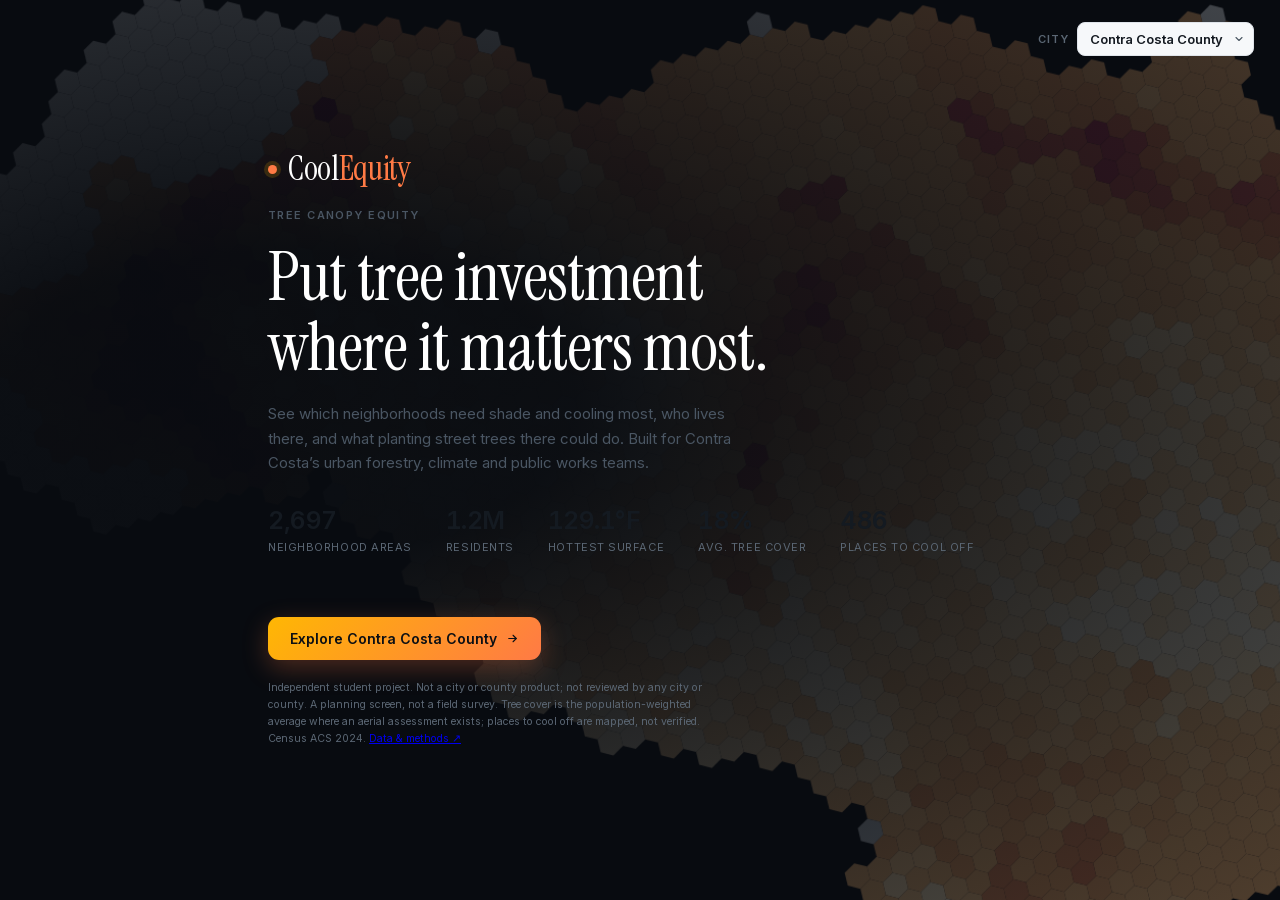
==== commit b87e1949: "Ward/district roll-up (ported from one-repo) - pipeline/04c_wards.py fetches this city's council war" ====
--- a/app/index.html
+++ b/app/index.html
@@ -3,7 +3,7 @@
 <head>
 <meta charset="utf-8"/>
 <meta name="viewport" content="width=device-width, initial-scale=1"/>
-<title>CoolEquity — Heat & Cooling Equity Mapper</title>
+<title>CoolEquity — Tree Canopy Equity Mapper</title>
 <!-- MapLibre is vendored, not CDN'd. The whole risk register hangs on "the app is
      static and local"; a <script src=unpkg> makes that false — no venue Wi-Fi means
      no `maplibregl` at all, and the map never gets as far as the basemap fallback.
@@ -23,7 +23,7 @@
     font-weight:400;font-style:normal;font-display:swap}
   :root{
     --bg:#0b0f14;--panel:#111720;--panel2:#0d1219;--edge:#1f2a36;--edge2:#2b3947;
-    --txt:#eef3f8;--muted:#93a1b0;--muted2:#67757f;
+    --txt:#eef3f8;--muted:#93a1b0;--muted2:#7a8893;   /* ≥4.5:1 on the panel for small text */
     --accent:#ff7a45;--accent2:#ffb703;--good:#39b98a;--blue:#4c9fce;
     --shadow:0 18px 50px rgba(0,0,0,.55);
     /* The map is light (CARTO positron) so that "deeper = worse" can read at all;
@@ -40,7 +40,7 @@
      score — so they get tabular figures globally rather than per-rule. */
   .num,.sc,.stat .v,.metric .top span:last-child,.badge,.tt-row span:last-child{font-variant-numeric:tabular-nums;font-feature-settings:"tnum" 1}
   svg.ico{width:13px;height:13px;flex:none;stroke:currentColor;fill:none;stroke-width:1.6;stroke-linecap:round;stroke-linejoin:round;opacity:.8}
-  #app{display:grid;grid-template-columns:366px 1fr;height:100vh;position:relative}
+  #app{display:grid;grid-template-columns:366px minmax(0,1fr);height:100vh;position:relative;overflow:hidden}
   #panel{background:linear-gradient(180deg,var(--panel),var(--panel2));border-right:1px solid var(--edge);display:flex;flex-direction:column;min-height:0}
   /* ------------------------------------------------------------ intro */
   /* `align-items:center` + `overflow:hidden` clips a too-tall card at BOTH ends,
@@ -112,22 +112,6 @@
     border:0;border-radius:11px;padding:13px 22px;cursor:pointer;
     box-shadow:0 8px 26px rgba(255,122,69,.28);transition:transform .16s,box-shadow .16s}
   .cta:hover{transform:translateY(-1px);box-shadow:0 12px 32px rgba(255,122,69,.36)}
-  /* Real cross-city switcher — replaces the old search-over-fake-cities combobox.
-     Current city is a static chip; the others are links to their deployed apps. */
-  .switch{display:flex;flex-wrap:wrap;gap:8px;max-width:460px}
-  .sw{display:inline-flex;align-items:center;gap:8px;padding:9px 13px;border-radius:10px;
-    border:1px solid var(--edge);background:#0e141c;color:var(--txt);text-decoration:none;
-    font-size:13px;font-weight:500;cursor:pointer;transition:.15s}
-  a.sw:hover{border-color:var(--accent);background:#12161d;transform:translateY(-1px)}
-  .sw em{font-style:normal;font-size:9.5px;letter-spacing:.05em;text-transform:uppercase;color:var(--muted2)}
-  .sw.here{border-color:var(--accent);background:#1a1310;cursor:default}
-  .sw.here em{color:var(--accent)}
-  .sw-hint{max-width:460px;margin:12px 0 0;font-size:11.5px;color:var(--muted2);line-height:1.55}
-  .allcities{display:inline-flex;align-items:center;gap:5px;font-size:11px;font-weight:600;
-    color:var(--muted);text-decoration:none;border:1px solid var(--edge);border-radius:8px;
-    padding:5px 9px;transition:.15s;white-space:nowrap}
-  .allcities svg{width:12px;height:12px;stroke:currentColor;fill:none;stroke-width:2}
-  .allcities:hover{color:var(--txt);border-color:var(--accent)}
   .cta .ico{opacity:1;stroke-width:2}
   .fine{margin:20px 0 0;font-size:10.5px;color:var(--muted2);line-height:1.6;max-width:62ch}
   @media (prefers-reduced-motion:reduce){#intro{transition:opacity .01s}#intro.gone{transform:none}}
@@ -165,11 +149,62 @@
   .seg{display:flex;gap:2px;padding:2px;background:#0c1219;border:1px solid var(--edge);border-radius:8px}
   .seg button{font:inherit;font-size:10.5px;font-weight:600;letter-spacing:.01em;color:var(--muted2);
     background:none;border:0;padding:4px 8px;border-radius:6px;cursor:pointer;transition:.14s;white-space:nowrap}
+  .modeseg button{font-size:12.5px;padding:7px 16px;font-weight:700}
   .seg button:hover{color:var(--txt)}
   .seg button.on{background:#1d2732;color:var(--txt)}
   .scroll{overflow-y:auto;min-height:0}
   .section{padding:15px 20px;border-bottom:1px solid var(--edge)}
-  .lbl{font-size:10.5px;text-transform:uppercase;letter-spacing:.09em;color:var(--muted2);margin:0 0 10px;font-weight:600;display:flex;justify-content:space-between;align-items:center}
+  /* Section titles are the wayfinding: big enough to scan, numbered in Explore. */
+  .lbl{font-size:13.5px;letter-spacing:-.005em;color:var(--txt);margin:0 0 10px;font-weight:700;display:flex;justify-content:space-between;align-items:center;gap:8px}
+  .lbl .ltxt{display:flex;align-items:center;gap:7px;flex:1;min-width:0}
+  .lbl .step{display:inline-flex;align-items:center;justify-content:center;width:21px;height:21px;border-radius:7px;background:#1d2732;color:var(--accent2);font-size:11.5px;font-weight:700;flex:none}
+  .lbl.sub{font-size:12.5px;color:var(--muted);font-weight:650}
+  .section>.hint.lead{margin:-4px 0 10px}
+  /* City switcher: one city at a time, in the corner. */
+  .cityselect{appearance:none;-webkit-appearance:none;background:#0c1219 url("data:image/svg+xml,%3Csvg xmlns='http://www.w3.org/2000/svg' viewBox='0 0 24 24' fill='none' stroke='%2393a1b0' stroke-width='2.2' stroke-linecap='round' stroke-linejoin='round'%3E%3Cpath d='m6 9 6 6 6-6'/%3E%3C/svg%3E") no-repeat right 8px center/12px;
+    border:1px solid var(--edge);color:var(--txt);border-radius:8px;padding:6px 26px 6px 10px;font:600 11.5px var(--sans);cursor:pointer;max-width:190px;white-space:nowrap;overflow:hidden;text-overflow:ellipsis;transition:.14s}
+  .cityselect:hover,.cityselect:focus-visible{border-color:var(--accent);outline:none}
+  #intro-city{position:absolute;top:22px;right:26px;z-index:3;display:flex;align-items:center;gap:8px;font-size:11px;letter-spacing:.08em;text-transform:uppercase;color:var(--muted2);font-weight:600}
+  #intro-city .cityselect{font-size:13px;padding:8px 30px 8px 12px;max-width:240px}
+  /* Info popover: what it is and how to use it, with a link to the full guide. */
+  .tip{position:fixed;z-index:80;width:min(300px,calc(100vw - 24px));background:#0d1219;border:1px solid var(--edge2);border-radius:11px;padding:12px 14px 11px;box-shadow:var(--shadow);font-size:12px;line-height:1.55;color:var(--muted)}
+  .tip b{display:block;color:var(--txt);font-size:12.5px;margin-bottom:4px}
+  .tip a{display:inline-block;margin-top:8px;color:#ffd28c;font-weight:600;text-decoration:none;font-size:11.5px}
+  .tip a:hover{text-decoration:underline;text-underline-offset:3px}
+  .tip[hidden]{display:none}
+  /* Low-signal note: the mix rests on an input that barely varies here. */
+  .signal{font-size:11px;line-height:1.5;margin:0 0 10px;padding:8px 10px;border-radius:8px;background:#221609;border:1px solid #4a3520;color:#ffd28c}
+  .signal[hidden]{display:none}
+  #legend .lrel{font-size:10px;color:var(--muted);margin-top:5px}
+  #legend .lrel[hidden]{display:none}
+  /* Ranked list: how far each area moved against the recommended mix. */
+  .row .mv{display:inline-block;font-size:9.5px;font-weight:700;padding:1px 6px;border-radius:10px;margin-left:6px;vertical-align:1px;font-variant-numeric:tabular-nums}
+  .mv.up{color:#6ee7a8;background:#0f2019}.mv.dn{color:#ffb4a2;background:#2a1410}.mv.eq{color:var(--muted2);background:#151c25}
+  #rank-change{font-size:11px;color:var(--muted);line-height:1.5;margin:8px 0 0;padding:8px 10px;border-radius:8px;background:#141a12;border:1px solid #2a4a3d}
+  #rank-change b{color:#6ee7a8}
+  #rank-change[hidden]{display:none}
+  @keyframes rankflash{from{background:#1c2a24}to{background:transparent}}
+  #rank.flash{animation:rankflash .9s ease-out}
+  /* Priority areas can be folded away. */
+  /* Every sidebar section folds the same way: one header row (chevron + step +
+     title + info + status), one body. Open/closed is remembered per browser. */
+  .fold{padding:0}
+  .fhead{display:flex;align-items:center;gap:6px;padding:13px 20px 13px 14px}
+  .fbtn{flex:1;min-width:0;display:flex;align-items:center;gap:8px;background:none;border:0;padding:0;color:var(--txt);font:700 13.5px var(--sans);cursor:pointer;text-align:left;letter-spacing:-.005em}
+  .fbtn .dchev{width:13px;height:13px;flex:none;stroke:currentColor;fill:none;stroke-width:2.4;transition:transform .18s;transform:rotate(90deg)}
+  .fold.closed .fbtn .dchev{transform:none}
+  .fbtn .step{display:inline-flex;align-items:center;justify-content:center;width:21px;height:21px;border-radius:7px;background:#1d2732;color:var(--accent2);font-size:11.5px;font-weight:700;flex:none}
+  .fhead .cnt,.fhead .wstate{flex:none}
+  .fbody{padding:0 20px 15px}
+  .fold.closed .fbody{display:none}
+  .fold.closed .fhead{padding-bottom:13px}
+  #rank{padding:4px 12px 10px}
+  .rank-pages{padding:8px 20px 14px}
+  /* Map reset sits with the basemap switch. */
+  .mapctl{display:flex;gap:6px;align-items:center}
+  .mapbtn{font:600 10.5px var(--sans);color:var(--txt);background:var(--panel);border:1px solid var(--edge2);border-radius:8px;padding:6px 10px;cursor:pointer;box-shadow:0 2px 10px rgba(0,0,0,.35);white-space:nowrap}
+  .mapbtn:hover{border-color:var(--accent)}
+  .seg[hidden]{display:none}
   .layers{display:grid;grid-template-columns:1fr 1fr;gap:7px}
   .layer{border:1px solid var(--edge);background:#0c1219;color:var(--muted);padding:9px 10px;border-radius:9px;font-size:12px;cursor:pointer;text-align:left;transition:.15s;display:flex;flex-direction:column;gap:1px}
   .layer:hover{border-color:#2c3a49;color:var(--txt)}
@@ -180,6 +215,10 @@
   .tag.us{background:#221c2e;color:#c7a3e6;border-color:#402f57}
   /* toggles */
   .toggle{display:flex;align-items:center;gap:10px;padding:8px 0;cursor:pointer}
+  /* `hidden` loses to any class rule that sets display, so the attribute
+     alone does nothing here — the HOLC toggle stayed on screen in San
+     Ramon despite being marked hidden. Restate it at class specificity. */
+  .toggle[hidden],.hint[hidden]{display:none}
   .toggle .sw{width:34px;height:19px;border-radius:20px;background:#25303c;position:relative;flex:none;transition:.2s}
   .toggle .sw::after{content:"";position:absolute;top:2px;left:2px;width:15px;height:15px;border-radius:50%;background:#6b7885;transition:.2s}
   .toggle.on .sw{background:rgba(255,122,69,.35)}
@@ -187,7 +226,7 @@
   .toggle .tt{font-size:12.5px}
   .toggle .ts{font-size:11px;color:var(--muted2)}
   /* ---- cooling relief sites ---- */
-  .cnt{font-size:10px;color:var(--muted2);font-weight:500;letter-spacing:0;text-transform:none;font-variant-numeric:tabular-nums}
+  .cnt{font-size:10.5px;color:var(--muted2);font-weight:500;letter-spacing:0;text-transform:none;font-variant-numeric:tabular-nums;white-space:nowrap}
   .kind{display:flex;align-items:flex-start;gap:9px;padding:7px 9px;margin:0 -9px;border-radius:9px;
     cursor:pointer;transition:background .14s,opacity .14s;user-select:none}
   .kind:hover{background:#0e1620}
@@ -251,9 +290,19 @@
   .bd td.p{text-align:right;font-variant-numeric:tabular-nums;color:var(--txt);font-weight:650;padding-left:10px;width:44px}
   .bd tr.sum td{border-top:1px solid var(--edge);padding-top:6px;color:var(--txt)}
   .bd .eq{font-size:10px;color:var(--muted2);margin-top:8px;line-height:1.5;font-family:var(--mono)}
+  /* The colour scale sits on the map it describes, bottom-left, always visible. */
+  #legend{position:absolute;left:14px;bottom:26px;z-index:5;width:232px;background:rgba(12,17,23,.88);backdrop-filter:blur(8px);border:1px solid var(--edge);border-radius:11px;padding:10px 12px 9px}
+  #legend .lbl{font-size:12px;margin:0;flex:1}
+  #legend .lhead{display:flex;align-items:center;gap:4px;margin-bottom:6px}
+  #legend .lmin{background:none;border:0;color:var(--muted);font:700 15px/1 var(--sans);cursor:pointer;padding:0 4px;border-radius:5px}
+  #legend .lmin:hover{color:var(--txt);background:#1d2732}
+  #legend[hidden]{display:none}
+  .lshow{left:14px;bottom:26px;background:rgba(12,17,23,.88);backdrop-filter:blur(8px);border:1px solid var(--edge);border-radius:9px;color:var(--txt);font:600 11px var(--sans);padding:7px 10px;cursor:pointer}
+  .lshow[hidden]{display:none}
   .legend .bar{height:12px;border-radius:3px;margin:2px 0 6px;box-shadow:inset 0 0 0 1px rgba(255,255,255,.08)}
   .legend .ends{display:flex;justify-content:space-between;font-size:11px;color:var(--muted);font-variant-numeric:tabular-nums}
-  .legend .cap{font-size:11px;color:var(--muted);margin-top:9px;line-height:1.5}
+  .legend .cap{font-size:10.5px;color:var(--muted);margin-top:7px;line-height:1.45;display:-webkit-box;-webkit-line-clamp:3;-webkit-box-orient:vertical;overflow:hidden}
+  #legend .method-link{font-size:11px;margin-top:6px}
   /* The direction of the ramp is the single thing a reader gets wrong on a
      choropleth, so it is stated in words under the bar, on the correct side. */
   .legend .dir{display:flex;font-size:9.5px;letter-spacing:.07em;text-transform:uppercase;
@@ -310,8 +359,13 @@
   .stat{background:#0a1017;border:1px solid var(--edge);border-radius:9px;padding:9px 11px}
   .stat .v{font-size:17px;font-weight:700;font-variant-numeric:tabular-nums;line-height:1.1}
   .stat .k{font-size:10px;color:var(--muted2);margin-top:3px;line-height:1.25}
+  .roi-out .stat.hero{grid-column:1/-1}
   .stat.hero .v{color:var(--good)}
   .roi-note{font-size:9.5px;color:var(--muted2);margin-top:11px;line-height:1.4}
+  .roi-feas{font-size:10.5px;line-height:1.55;margin-top:11px;padding:9px 11px;
+    border-radius:9px;background:#0c1219;border:1px solid var(--edge);color:var(--muted)}
+  .roi-feas b{color:var(--txt)}
+  .roi-feas .ok{color:#6ee7a8}.roi-feas .gap{color:var(--accent)}
   .roi-src{font-size:9.5px;color:var(--muted2);margin-top:9px;line-height:1.5;
     border-top:1px solid var(--edge);padding-top:9px}
   .roi-src b{color:var(--muted);font-weight:600}
@@ -326,6 +380,354 @@
   .scroll::-webkit-scrollbar,.dbody::-webkit-scrollbar{width:9px}
   .scroll::-webkit-scrollbar-thumb,.dbody::-webkit-scrollbar-thumb{background:#1c2530;border-radius:6px;border:2px solid transparent;background-clip:content-box}
   .foot{padding:11px 20px;font-size:10px;color:var(--muted2);line-height:1.4}
+  .disclaim{margin-top:8px;padding-top:8px;border-top:1px solid var(--edge);font-size:9.5px;color:var(--muted2);line-height:1.45}
+  /* ---- two-speed panel (Simple / Explore) ---- */
+  .modehead{position:sticky;top:0;z-index:6;display:flex;align-items:center;gap:10px;
+    padding:11px 20px;background:var(--panel);border-bottom:1px solid var(--edge)}
+  .modehint{font-size:11.5px;color:var(--muted);letter-spacing:.01em}
+  #app.simple .adv-only{display:none}
+  #app.explore .simple-only{display:none}
+  .takeaway{font-size:13px;line-height:1.6;color:var(--muted)}
+  .takeaway b{color:var(--txt);font-weight:650}
+  .takeaway .tk-now{margin-top:11px;padding-top:11px;border-top:1px solid var(--edge);font-size:12px;color:var(--muted2)}
+  .takeaway .tk-now b{color:var(--txt)}
+  /* ---- explain this block ---- */
+  .explain{font-size:12.5px;line-height:1.6;color:var(--muted);background:#0c1219;
+    border:1px solid var(--edge);border-radius:10px;padding:11px 12px;margin:0 0 14px}
+  .explain b{color:var(--txt);font-weight:650}
+  .explain .why{color:var(--accent2);font-weight:600}
+  /* ---- first-run coach card ---- */
+  #coach{position:absolute;left:50%;top:16px;transform:translateX(-50%);z-index:40;
+    max-width:430px;width:calc(100% - 36px);background:var(--panel);border:1px solid var(--edge2);
+    border-radius:12px;padding:15px 17px 16px;box-shadow:0 10px 34px rgba(0,0,0,.5)}
+  #coach[hidden]{display:none}
+  #coach h4{margin:0 0 9px;font-size:14px;color:var(--txt);font-weight:650}
+  #coach ol{margin:0;padding-left:19px;font-size:12.5px;color:var(--muted);line-height:1.65}
+  #coach ol b{color:var(--txt)}
+  #coach .cbtn{margin-top:13px;background:var(--accent);color:#180d06;border:0;border-radius:8px;
+    padding:8px 15px;font:inherit;font-weight:650;font-size:12.5px;cursor:pointer}
+  #coach .cbtn:hover{filter:brightness(1.06)}
+  #coach .cx{position:absolute;top:9px;right:12px;cursor:pointer;color:var(--muted2);font-size:18px;line-height:1}
+  #coach .cx:hover{color:var(--txt)}
+  /* ---- basemap toggle (map/satellite) ---- */
+  .mapctl{position:absolute;right:10px;top:10px;z-index:5}
+  .mapctl[hidden]{display:none}
+  .mapctl .seg{background:var(--panel);border-color:var(--edge2);box-shadow:0 2px 10px rgba(0,0,0,.35)}
+  /* ---- collapsible sources footer ---- */
+  .srcs summary{cursor:pointer;color:var(--muted);font-weight:600;list-style:none;padding:2px 0}
+  .srcs summary::-webkit-details-marker{display:none}
+  .srcs summary::before{content:"▸ ";color:var(--muted2)}
+  .srcs[open] summary::before{content:"▾ "}
+  .srcs>div{margin-top:6px}
+
+  :root{--muted2:#9aa5b5}
+  button.kind{width:100%;font:inherit;color:inherit;text-align:left;background:transparent;cursor:pointer}
+  .rank-label{display:block;font-size:12px;margin-top:12px;color:var(--muted)}
+  #rank-search{width:100%;padding:9px 10px;margin-top:6px;border:1px solid #566579;border-radius:7px;background:#101923;color:var(--txt);font:12px var(--sans)}
+  #rank-count{font-size:11px;color:var(--muted);margin:9px 0 2px;line-height:1.5}
+  .rank-pages{display:flex;justify-content:space-between;padding:12px 20px}
+  .rank-pages button{background:#1b2733;color:var(--txt);border:1px solid #566579;border-radius:6px;padding:8px 12px;cursor:pointer;font:12px var(--sans)}
+  .rank-pages button:disabled{opacity:.45;cursor:default}
+  .load-error{padding:28px;background:#111b27;color:#edf1f5;max-width:520px;font:15px/1.6 var(--sans)}
+  .load-error a{color:#ffcc86}
+
+  :focus-visible{outline:3px solid #ffb703;outline-offset:3px}
+  .helpnav{display:flex;gap:8px;margin-top:12px;flex-wrap:wrap}
+  .helpnav a,.helpnav button{font:600 12px var(--sans);color:var(--txt);background:#1b2733;border:1px solid #3e4d5e;border-radius:7px;padding:9px 10px;text-decoration:none;cursor:pointer}
+  .method-link{display:inline-block;color:#ffd28c;font-size:12px;line-height:1.5;margin-top:9px;text-underline-offset:3px}
+  .info-link{position:relative;display:inline-flex;align-items:center;justify-content:center;width:24px;height:24px;flex:none;font:600 10px var(--sans);color:#c5ceda;text-decoration:none;vertical-align:middle;text-transform:none}
+  .info-link::before{content:"";position:absolute;inset:4px;border:1px solid #718298;border-radius:50%;pointer-events:none}
+  .info-link:hover{color:#ffcc86}
+  .info-link:hover::before{border-color:#ffcc86}
+  .row{width:100%;border:0;border-bottom:1px solid var(--edge);background:transparent;color:var(--txt);font:inherit;text-align:left}
+  button.toggle{width:100%;background:transparent;color:inherit;font:inherit;text-align:left;border:0;cursor:pointer}
+  button.toggle[hidden],[hidden]{display:none!important}
+  .score-details{margin:16px 0;border-block:1px solid var(--edge);padding:12px 0}
+  .score-details summary{cursor:pointer;font-size:13px;font-weight:600}
+  #detail:not(.show){visibility:hidden}
+  #detail .x,#coach .cx{background:none;border:0;color:var(--txt);min-width:32px;min-height:32px;font-size:22px;cursor:pointer}
+  .roi-note,.roi-feas,.cap{font-size:12px;line-height:1.6}
+  .export{display:flex;flex-wrap:wrap;gap:6px;align-items:center;margin:0}
+  .roi .export{margin:14px 0 0;padding-top:12px;border-top:1px solid var(--edge)}
+  .export .lbl{flex-basis:100%;margin:0 0 6px;font-size:12.5px}
+  .export .hint.flash{animation:rankflash 1.2s ease-out}
+  /* Save-before-leaving prompt */
+  #leave{position:fixed;inset:0;z-index:90;display:flex;align-items:center;justify-content:center;background:rgba(5,8,12,.62);backdrop-filter:blur(3px)}
+  #leave[hidden]{display:none}
+  .leave-card{width:min(420px,calc(100% - 32px));background:#0d1219;border:1px solid var(--edge2);border-radius:14px;padding:20px 22px;box-shadow:var(--shadow)}
+  .leave-card h3{margin:0 0 6px;font-size:16px}
+  .leave-card p{margin:0 0 16px;font-size:12.5px;color:var(--muted);line-height:1.55}
+  .leave-card .acts{display:flex;flex-wrap:wrap;gap:8px;justify-content:flex-end}
+  .leave-card button{font:600 12px var(--sans);border-radius:8px;padding:9px 13px;cursor:pointer;border:1px solid #3e4d5e;background:#1b2733;color:var(--txt)}
+  .leave-card button.primary{background:linear-gradient(135deg,#ffb703,#ff7a45);color:#0b0f14;border:0}
+  .leave-card button.quiet{background:none;border-color:transparent;color:var(--muted)}
+  .export .lbl{flex-basis:100%;margin:0 0 6px;font-size:12.5px}
+  #coach h4{cursor:move;user-select:none;-webkit-user-select:none;touch-action:none;padding-right:28px;border-radius:6px}
+  #coach h4:focus-visible{outline:2px solid var(--accent);outline-offset:2px}
+  #coach.dragging{opacity:.94}
+  .export button{font:600 12px var(--sans);color:var(--txt);background:#1b2733;border:1px solid #3e4d5e;border-radius:7px;padding:8px 10px;cursor:pointer}
+  .export button:hover{border-color:#66768a}
+  .export button:disabled{opacity:.45;cursor:default}
+  .export .hint{flex-basis:100%;margin:2px 0 0}
+  .export .hint.warn{color:#ffd28c}
+  .roi .sub{font-size:12px}
+  .cooling-secondary{font-size:12px;color:var(--muted);margin:12px 0}.cooling-secondary b{color:var(--text);margin-left:6px}
+  #roi-slider{width:100%;min-height:32px}
+  .brand p{font-size:12px}
+  #detail{width:370px}
+  @media(max-width:760px){
+    #app{display:flex;flex-direction:column;height:100dvh}
+    #panel{width:100%;height:48%;flex:none}
+    #panel .brand{padding:10px 14px}
+    #panel .brand p,#takeaway-sec{display:none}
+    #legend{width:190px;left:8px;bottom:24px;padding:8px 10px}
+    .brandtop #units{margin-left:auto}.helpnav{margin-top:8px}
+    #intro-city{position:static;margin:14px 24px 0}
+    #mapwrap{flex:1;min-height:0;width:100%}
+    #detail{width:100%;height:100dvh;z-index:45}
+    #chip{max-width:calc(100% - 28px);font-size:10px;white-space:normal}
+    .mapctl{top:58px}
+    .fhead{padding:10px 14px 10px 10px}.fbody{padding:0 14px 12px}
+    .intro-card{padding:24px;width:100%;max-height:100dvh;overflow:auto}
+    .intro-card h1{font-size:34px}.istats{flex-wrap:wrap}
+    #coach{top:8px;max-height:calc(100% - 16px);overflow:auto}
+  }
+  @media(prefers-reduced-motion:reduce){*{scroll-behavior:auto!important;transition:none!important}}
+  /* ===== app3: the layout of app/ carrying the features of app2/ =====
+     Header, numbered sections and the export section come from app/. The
+     weights bar, in-place sliders, shortlist, filters, sort, contribution bars,
+     stars, drivers, prev/next, cost per tree, share link, toasts, zoom stack
+     and briefing report come from app2/. */
+  .brand{padding:14px 20px 12px}
+  .helpnav{margin-top:10px;gap:6px}
+  .helpnav a,.helpnav button{padding:8px 9px;font-size:11.5px;white-space:nowrap}
+  /* --- 1 What matters most: the weights bar sits under the presets --- */
+  .mixbar{display:block;width:100%;background:#0c1219;border:1px solid var(--edge);border-radius:9px;padding:9px 10px 8px;color:var(--txt);font:inherit;text-align:left;cursor:pointer;margin-top:2px}
+  .mixbar:hover,.mixbar[aria-expanded=true]{border-color:var(--accent)}
+  .mixtop{display:flex;align-items:center;margin-bottom:7px}
+  .mixk{font-size:10.5px;letter-spacing:.05em;text-transform:uppercase;color:var(--muted2);font-weight:600}
+  .mixact{margin-left:auto;display:inline-flex;align-items:center;gap:3px;font-size:11.5px;font-weight:600;color:#ffd28c}
+  .mixact .dchev{width:12px;height:12px;stroke:currentColor;fill:none;stroke-width:2.2;transition:transform .18s}
+  .mixbar[aria-expanded=true] .mixact .dchev{transform:rotate(90deg)}
+  .mixtrack{display:flex;height:9px;border-radius:5px;overflow:hidden;background:#1a2430;gap:1px}
+  .mixtrack i{display:block;height:100%;transition:width .2s}
+  .mixlegend{display:flex;flex-wrap:wrap;gap:4px 10px;margin-top:7px;font-size:10.5px;color:var(--muted)}
+  .mixlegend span{display:inline-flex;align-items:center;gap:4px}
+  .mixlegend b{color:var(--txt);font-weight:600;font-variant-numeric:tabular-nums}
+  .mixlegend i{width:7px;height:7px;border-radius:2px;display:inline-block}
+  .mixlegend .mixpop{margin-left:auto}
+  .mixbar[aria-expanded=true] .mixlegend{display:none}
+  #wadv{margin-top:8px;padding:8px 10px 6px;border:1px dashed var(--edge2);border-radius:9px}
+  #wadv .wexp{margin:0 0 6px;font-size:11px;color:var(--muted)}
+  #wadv .wexp a{color:#ffd28c}
+  #wadv .wrow{display:grid;grid-template-columns:118px minmax(0,1fr) 38px;align-items:center;gap:8px;margin:0 0 4px}
+  #wadv .wrow .wtop{display:contents}
+  #wadv .wrow .wsw{display:none}
+  #wadv .wrow .wnm{font-size:11.5px;color:var(--muted);white-space:nowrap;overflow:hidden;text-overflow:ellipsis;padding-left:12px;position:relative}
+  #wadv .wrow .wnm::before{content:"";position:absolute;left:0;top:50%;width:7px;height:7px;margin-top:-3px;border-radius:2px;background:var(--sw)}
+  #wadv .wrow .wval{grid-column:3;font-size:11.5px;text-align:right}
+  #wadv .wrow input[type=range]{grid-column:2;grid-row:1;height:4px}
+  #wadv .wfoot{margin-top:4px}
+  /* While the sliders are open the section pins to the top of the scroll and
+     drops its prose, so every drag is seen re-ordering the rows underneath. */
+  #weights:has(#wadv:not([hidden])){position:sticky;top:0;z-index:6;background:var(--panel);box-shadow:0 10px 24px -12px #000}
+  #weights:has(#wadv:not([hidden])) .presets,#weights:has(#wadv:not([hidden])) .hint.lead,#weights:has(#wadv:not([hidden])) .signal{display:none}
+  /* The plain-language reading of the mix stays on screen while the presets are folded away. */
+  #weights:has(#wadv:not([hidden])) .pwhy{font-size:10.5px;padding:6px 9px;margin-bottom:6px}
+  #weights:has(#wadv:not([hidden])) .mixbar{padding:6px 10px}
+  #weights:has(#wadv:not([hidden])) .mixtop{margin-bottom:5px}
+  /* --- ranked rows: name, star, need index, contribution bar, three measures --- */
+  .row{display:grid;grid-template-columns:25px minmax(0,1fr) 26px 34px;grid-template-rows:auto auto auto;align-items:center;column-gap:10px;row-gap:3px;padding:7px 10px}
+  .row .badge{grid-row:1/4}
+  .row .nm{min-width:0;font-size:12.5px;line-height:1.25;overflow:hidden;text-overflow:ellipsis;white-space:nowrap}
+  .row .sc{margin-left:0;text-align:right}
+  .row .cbar{grid-column:2/5;display:flex;height:3px;border-radius:2px;overflow:hidden;background:#1a2430;gap:1px}
+  .row .cbar i{display:block;height:100%}
+  .row .mxs{grid-column:2/5;display:grid;grid-template-columns:repeat(3,1fr);gap:6px;margin-top:1px}
+  .row .mx{display:flex;align-items:baseline;gap:4px;font-variant-numeric:tabular-nums;white-space:nowrap}
+  .row .mx b{font-size:11px;font-weight:600;color:var(--muted)}
+  .row .mx i{font-style:normal;font-size:9.5px;color:var(--muted2);letter-spacing:.03em}
+  .row:focus-visible{outline:2px solid var(--accent2);outline-offset:-2px}
+  /* 24px hit area for touch and keyboard; full opacity whenever the row has focus. */
+  .pin{display:inline-flex;align-items:center;justify-content:center;width:24px;height:24px;border-radius:6px;background:none;border:0;padding:0;color:var(--muted2);font:17px/1 var(--sans);cursor:pointer;opacity:.55;transition:.12s;margin:0 -2px}
+  .row:hover .pin,.row:focus-visible .pin,.row:focus-within .pin,.pin.on,.pin:focus-visible{opacity:1}
+  .pin:hover,.pin:focus-visible{background:var(--c-hover)}
+  .pin:hover,.pin.on{color:var(--accent2)}
+  .dpin{width:32px;height:32px;font-size:20px;opacity:.8;margin:0}
+  .dpin[hidden]{display:none}
+  #rank-change{font-size:10.5px;padding:6px 9px}
+  /* --- find tools inside Priority areas --- */
+  .rank-tools{padding:0 20px 6px!important}
+  #rank-search{margin-top:0}
+  .findrow{display:flex;align-items:center;gap:8px;margin-top:12px}
+  .findrow .rank-label{margin:0;flex:1}
+  .sortlbl{font-size:11px;color:var(--muted2)}
+  .sortsel{appearance:none;-webkit-appearance:none;background:#0c1219;border:1px solid var(--edge);border-radius:7px;color:var(--txt);font:600 11.5px var(--sans);padding:5px 8px;cursor:pointer}
+  .sortsel:hover,.sortsel:focus-visible{border-color:var(--accent);outline:none}
+  .filters{display:flex;flex-wrap:wrap;gap:5px;margin:8px 0 2px}
+  .filters .pst{padding:4px 8px;font-size:11px}
+  .grouphead{display:flex;align-items:baseline;gap:8px;padding:14px 20px 2px;font-size:10.5px;letter-spacing:.08em;text-transform:uppercase;color:var(--muted2);font-weight:600;border-top:1px solid var(--edge)}
+  .grouphead .ghint{text-transform:none;letter-spacing:0;font-weight:500;font-size:11px}
+  #maphead+.section{border-top:0}
+  .grouphead.exphead{margin-top:10px;border-top:10px solid var(--bg);box-shadow:0 -1px 0 var(--edge)}
+  #exphead+.section{border-top:0}
+  #exphead+.section .fhead{padding-top:8px}
+  .dirbtn{font-weight:500;color:var(--muted)}
+  .dirbtn:hover{color:var(--txt)}
+  .sorthint{margin:6px 0 0!important}
+  .sorthint b{color:var(--txt);font-weight:600}
+  .modal{position:fixed;inset:0;z-index:90;display:flex;align-items:center;justify-content:center;background:rgba(5,8,12,.62);backdrop-filter:blur(3px)}
+  .modal[hidden]{display:none}
+  .leave-card{position:relative}
+  .leave-card .mx{position:absolute;top:8px;right:10px;background:none;border:0;color:var(--muted2);font:22px/1 var(--sans);min-width:32px;min-height:32px;cursor:pointer}
+  .leave-card .mx:hover{color:var(--txt)}
+  .leave-card h3{padding-right:28px}
+  #shortlist .fbody{padding:0}
+  /* --- shortlist block: starred areas, above the ranking --- */
+  #shortlist{padding:0 0 4px;background:#0f1a16;border-bottom:1px solid #1e3a2e}
+  #shortlist .fhead{gap:8px;padding-bottom:4px}
+  #shortlist .fbtn{color:#ffd28c}
+  #shortlist .fhead .info-link{margin-right:auto}
+  #shortlist .dclose{margin-left:0}
+  #shortlist .dclose.quiet{background:none;border-color:transparent;color:var(--muted)}
+  .dclose{font:600 11.5px var(--sans);color:var(--txt);background:#1b2733;border:1px solid #3e4d5e;border-radius:7px;padding:5px 10px;cursor:pointer}
+  .dclose:hover{border-color:var(--accent)}
+  #sl-rows{padding:0 12px 6px}
+  #sl-rows .row{border-bottom:1px solid #1a2f26}
+  .sltot{padding:0 20px 8px;font-size:11px;color:var(--muted)}
+  .sltot b{color:var(--txt);font-weight:600}
+  /* --- export section: one button per artefact, primary first --- */
+  .export button.primary{background:var(--accent);border-color:var(--accent);color:#1a0d06}
+  .export button.primary:hover{filter:brightness(1.08)}
+  .hint a,.roi .hint a{color:var(--c-link);text-underline-offset:3px}
+  .export .exp-sub{flex-basis:100%;margin:4px 0 -2px;font-size:10.5px;color:var(--muted2);letter-spacing:.05em;text-transform:uppercase;font-weight:600}
+  /* --- detail panel: drivers, prev/next, assumptions --- */
+  .drivers{margin:0 0 14px;padding:10px 11px 9px;background:#0c1219;border:1px solid var(--edge);border-radius:10px}
+  .drivers[hidden]{display:none}
+  .dvtop{display:flex;align-items:center;font-size:11px;letter-spacing:.05em;text-transform:uppercase;color:var(--muted2);font-weight:600;margin-bottom:7px}
+  .drivers .cbar{display:flex;height:8px;border-radius:4px;overflow:hidden;background:#1a2430;gap:1px}
+  .drivers .cbar i{display:block;height:100%}
+  .dvleg{display:flex;flex-wrap:wrap;gap:4px 10px;margin-top:7px;font-size:11px;color:var(--muted)}
+  .dvleg span{display:inline-flex;align-items:center;gap:4px}
+  .dvleg i{width:7px;height:7px;border-radius:2px}
+  .dvleg b{color:var(--txt);font-weight:600}
+  .dnav{background:none;border:1px solid var(--edge);border-radius:7px;color:var(--muted);font:600 18px/1 var(--sans);width:28px;height:28px;cursor:pointer;padding:0 0 2px}
+  .dnav:hover{color:var(--txt);border-color:var(--accent)}
+  .dhead .x{margin-left:0}
+  .dhead>div[style]{min-width:0}
+  .assume{margin-top:10px;font-size:11.5px;color:var(--muted);line-height:1.6}
+  .assume input{width:64px;background:#0a1017;border:1px solid var(--edge2);border-radius:6px;color:var(--txt);font:600 12px var(--sans);padding:3px 6px;text-align:right}
+  .assume input:focus-visible{border-color:var(--accent);outline:none}
+  /* --- map: status chip with Share, controls top-right, zoom stack bottom-right --- */
+  #chip{display:flex;align-items:center;gap:4px;max-width:calc(100% - 320px);overflow:hidden;white-space:nowrap}
+  #chip b{overflow:hidden;text-overflow:ellipsis}
+  #chip-share{margin-left:8px;background:none;border:0;padding:0;color:#ffd28c;font:600 11.5px var(--sans);cursor:pointer;flex:none}
+  #chip-share:hover{text-decoration:underline;text-underline-offset:3px}
+  .zoomstack{right:10px;bottom:34px;z-index:6;display:flex;flex-direction:column;gap:5px}
+  .zoomstack .mapbtn{width:32px;height:32px;padding:0;display:flex;align-items:center;justify-content:center;border-radius:8px}
+  .zoomstack .mapbtn svg{width:15px;height:15px}
+  .lhint{margin-top:8px;padding-top:8px;border-top:1px solid var(--edge);font-size:10.5px;color:var(--muted)}
+  .lhint[hidden]{display:none}
+  #toast{left:50%;bottom:22px;transform:translateX(-50%) translateY(8px);max-width:min(520px,calc(100% - 40px));background:#151d27;border:1px solid var(--edge2);color:var(--txt);border-radius:10px;padding:9px 14px;font-size:12px;line-height:1.45;box-shadow:var(--shadow);opacity:0;transition:opacity .2s,transform .2s;z-index:30;pointer-events:none}
+  #toast.in{opacity:1;transform:translateX(-50%) translateY(0)}
+  #toast.warn{border-color:#7a3a2a;background:#2a1410}
+  #toast[hidden]{display:none}
+  /* With the detail docked on the right, the map's right-hand controls step
+     left of it; on narrower screens the top controls drop below the chip. */
+  @media(min-width:1101px){
+    #app:has(#detail.show) .zoomstack,#app:has(#detail.show) .mapctl{right:380px}
+    #app:has(#detail.show) #chip{max-width:calc(100% - 400px)}
+  }
+  @media(min-width:1101px) and (max-width:1560px){#app:has(#detail.show) .mapctl{top:50px}}
+  @media(min-width:1561px){#app:has(#detail.show) #chip{max-width:calc(100% - 700px)}}
+  /* Between tablet and desktop the detail slides over the list, not the map. */
+  .wtable{display:grid;grid-template-columns:minmax(0,1.5fr) 56px 44px 40px 54px;gap:0 8px;font-size:11px;margin-top:4px}
+  .wtable .wh{color:var(--muted2);font-size:9.5px;letter-spacing:.06em;text-transform:uppercase;font-weight:600;padding:4px 0;border-bottom:1px solid var(--edge)}
+  .wtable .wh:not(:first-child),.wtable .wc:not(:first-child){text-align:right;font-variant-numeric:tabular-nums}
+  .wtable .wr{display:contents;cursor:pointer}
+  .wtable .wr .wc{padding:6px 0;border-bottom:1px solid var(--edge);color:var(--muted)}
+  .wtable .wr .wc:first-child{color:var(--txt);font-weight:550;white-space:nowrap;overflow:hidden;text-overflow:ellipsis}
+  .wtable .wr:hover .wc{background:#0e1620}
+  .wtable .wr.on .wc{background:#1a1310;color:var(--txt)}
+  .wtable .wr .wc b{color:var(--txt);font-weight:600}
+  .wtable .wneed{display:block;width:100%;height:4px;border-radius:2px;background:#1a2430;margin-top:3px;overflow:hidden}.wtable .wneed i{display:block;height:100%}
+  .wtable .wr .wc.sub{grid-column:1/-1;padding:0 0 6px;font-size:10px;color:var(--muted2);border-bottom:1px solid var(--edge)}
+  .wardtag{display:inline-block;font-style:normal;font-size:9px;font-weight:700;letter-spacing:.04em;color:#93a1b0;background:#151d27;border:1px solid var(--edge2);border-radius:5px;padding:0 4px;margin-left:6px;vertical-align:1px}
+  #ward-filter{margin-right:4px}
+  @media(max-width:1100px) and (min-width:761px){
+    #detail{left:0;right:auto;width:366px;transform:translateX(-100%)}
+    #detail.show{transform:translateX(0)}
+  }
+  #theme button{padding:4px 8px}
+  /* ===== light theme: projectors, handouts, daylight rooms =====
+     Applied by data-theme on <html>; saved per browser. Data colours (badges,
+     ramps, swatches) are unchanged; chrome colours are restated here. */
+  :root{--c-hover:#0e1620;--c-field:#0c1219;--c-btn:#1b2733;--c-btnedge:#3e4d5e;--c-track:#1a2430;--c-card:#0a1017;--c-link:#ffd28c;--c-up:#6ee7a8;--c-dn:#ffb4a2;--c-glass:rgba(12,17,23,.88)}
+  html[data-theme=light]{
+    --bg:#eef1f5;--panel:#ffffff;--panel2:#f6f8fa;--edge:#dfe4ea;--edge2:#c6ced8;
+    --txt:#141a21;--muted:#4a5663;--muted2:#5b6774;--shadow:0 18px 50px rgba(20,30,40,.18);
+    --c-hover:#f1f4f8;--c-field:#f6f8fa;--c-btn:#eef1f5;--c-btnedge:#b9c3ce;--c-track:#e3e8ee;--c-card:#f6f8fa;--c-link:#8a4b00;--c-up:#177a45;--c-dn:#a83a1e;--c-glass:rgba(255,255,255,.92)}
+  html[data-theme=light] #panel{background:var(--panel)}
+  html[data-theme=light] .seg,html[data-theme=light] .home,html[data-theme=light] .cityselect,html[data-theme=light] .pst,html[data-theme=light] .pwhy,html[data-theme=light] .layer,html[data-theme=light] .mixbar,html[data-theme=light] .explain,html[data-theme=light] .drivers,html[data-theme=light] .roi-feas,html[data-theme=light] .sortsel,html[data-theme=light] .cityinfo,html[data-theme=light] .tip{background:var(--c-field)}
+  html[data-theme=light] .seg button.on{background:#fff;box-shadow:0 1px 3px rgba(0,0,0,.15)}
+  html[data-theme=light] .cityselect{background:var(--c-field) url("data:image/svg+xml,%3Csvg xmlns='http://www.w3.org/2000/svg' viewBox='0 0 24 24' fill='none' stroke='%234a5663' stroke-width='2.2' stroke-linecap='round' stroke-linejoin='round'%3E%3Cpath d='m6 9 6 6 6-6'/%3E%3C/svg%3E") no-repeat right 8px center/12px}
+  html[data-theme=light] .helpnav a,html[data-theme=light] .helpnav button,html[data-theme=light] .export button,html[data-theme=light] .rank-pages button,html[data-theme=light] .dclose,html[data-theme=light] .leave-card button,html[data-theme=light] #w-reset{background:var(--c-btn);border-color:var(--c-btnedge);color:var(--txt)}
+  html[data-theme=light] .export button.primary{background:var(--accent);border-color:var(--accent);color:#1a0d06}
+  html[data-theme=light] .pst.on,html[data-theme=light] .layer.active{background:#fff3ea;color:var(--txt)}
+  html[data-theme=light] .fbtn .step,html[data-theme=light] .lbl .step{background:#fff0e6;color:#9a4a00}
+  html[data-theme=light] .wstate{background:#e6f6ee;color:#177a45;border-color:#b7e2c9}
+  html[data-theme=light] .wstate.custom{background:#fff3e0;color:#9a4a00;border-color:#f0c48a}
+  html[data-theme=light] .mixtrack,html[data-theme=light] .row .cbar,html[data-theme=light] .drivers .cbar,html[data-theme=light] .track,html[data-theme=light] .bd .stack,html[data-theme=light] input[type=range]{background:var(--c-track)}
+  html[data-theme=light] .toggle .sw{background:#cfd7df}
+  html[data-theme=light] .toggle .sw::after{background:#fff}
+  html[data-theme=light] .row:hover,html[data-theme=light] .kind:hover,html[data-theme=light] .moremenu a:hover{background:var(--c-hover)}
+  html[data-theme=light] .row.sel{background:#f1f4f8;box-shadow:inset 0 0 0 1px var(--edge2)}
+  html[data-theme=light] #rank-search,html[data-theme=light] .assume input{background:#fff;border-color:var(--c-btnedge);color:var(--txt)}
+  html[data-theme=light] .stat,html[data-theme=light] .roi{background:var(--c-card)}
+  html[data-theme=light] .stat{background:#fff}
+  html[data-theme=light] #detail{background:var(--panel)}
+  html[data-theme=light] #shortlist{background:#eef8f2;border-color:#cfe6d8}
+  html[data-theme=light] #sl-rows .row{border-color:#d9ebe0}
+  html[data-theme=light] #legend,html[data-theme=light] .lshow,html[data-theme=light] #chip{background:var(--c-glass);border-color:var(--edge2)}
+  html[data-theme=light] .mapbtn,html[data-theme=light] .mapctl .seg{background:#fff;border-color:var(--edge2)}
+  html[data-theme=light] .maplibregl-popup-content,html[data-theme=light] #toast,html[data-theme=light] #coach,html[data-theme=light] .leave-card{background:#fff;border-color:var(--edge2)}
+  html[data-theme=light] .maplibregl-popup-tip{border-top-color:#fff!important}
+  html[data-theme=light] #leave,html[data-theme=light] .modal{background:rgba(30,40,50,.45)}
+  html[data-theme=light] .method-link,html[data-theme=light] .tip a,html[data-theme=light] .mixact,html[data-theme=light] #chip-share,html[data-theme=light] #shortlist .fbtn,html[data-theme=light] #wadv .wexp a,html[data-theme=light] .exp-sub{color:var(--c-link)}
+  html[data-theme=light] .info-link{color:#3d4854}
+  html[data-theme=light] .info-link::before{border-color:#8592a0}
+  html[data-theme=light] .info-link:hover,html[data-theme=light] .method-link:hover{color:#5c3200}
+  html[data-theme=light] .legend .dir{color:#9a4a00}
+  html[data-theme=light] .signal{background:#fff6e5;border-color:#f0c48a;color:#7a3f00}
+  html[data-theme=light] #rank-change{background:#eef8f2;border-color:#b7e2c9}
+  html[data-theme=light] #rank-change b,html[data-theme=light] .roi-feas .ok{color:var(--c-up)}
+  html[data-theme=light] .mv.up{color:#177a45;background:#e6f6ee}
+  html[data-theme=light] .mv.dn{color:#a83a1e;background:#fdebe6}
+  html[data-theme=light] .mv.eq{color:var(--muted2);background:#eef1f5}
+  html[data-theme=light] .est,html[data-theme=light] .tag,html[data-theme=light] .tag.us{color:#5b3a8a;border-color:#c9b6e6;background:#f4effb}
+  html[data-theme=light] .wexp code,html[data-theme=light] .cityinfo code{color:#9a4a00;background:#fff3e0}
+  html[data-theme=light] .slider-row b,html[data-theme=light] .stat.hero .v{color:#177a45}
+  html[data-theme=light] .bd tr.sum td,html[data-theme=light] .score-details{border-color:var(--edge)}
+  html[data-theme=light] .scroll::-webkit-scrollbar-thumb,html[data-theme=light] .dbody::-webkit-scrollbar-thumb{background:#c6ced8;background-clip:content-box}
+  html[data-theme=light] #coach .cbtn{color:#1a0d06}
+  html[data-theme=light] .modehead{background:var(--panel)}
+  html[data-theme=light] .load-error{background:#fff;color:var(--txt)}
+  html[data-theme=light] #weights:has(#wadv:not([hidden])){background:var(--panel);box-shadow:0 10px 24px -12px rgba(0,0,0,.25)}
+  html[data-theme=light] #wadv{border-color:var(--c-btnedge)}
+  html[data-theme=light] input[type=range]::-webkit-slider-thumb{border-color:#fff}
+  html[data-theme=light] input[type=range]::-moz-range-thumb{border-color:#fff}
+  html[data-theme=light] .mixbar:hover,html[data-theme=light] .mixbar[aria-expanded=true]{border-color:var(--accent)}
+  html[data-theme=light] .brand p,html[data-theme=light] .hint,html[data-theme=light] .layer span,html[data-theme=light] .row .mx i{color:var(--muted)}
+  @media(max-width:760px){#chip{max-width:calc(100% - 28px);white-space:normal;flex-wrap:wrap;font-size:10.5px}}
+  @media print{
+    body{background:#fff;color:#000;overflow:visible}
+    #app{display:block;height:auto}
+    #panel,#mapwrap,#toast,#coach{display:none!important}
+    #detail{position:static;width:100%;transform:none;height:auto;background:#fff;color:#000;border:0;box-shadow:none;visibility:visible}
+    #detail .x,#detail .dpin,#detail .dnav,#detail .export,#detail .info-link{display:none!important}
+    .explain,.drivers,.roi,.stat{background:#fff;border-color:#bbb;color:#000}
+    .explain b,.dhead .nm,.metric .top span:last-child,.stat .v,.dvleg b{color:#000}
+  }
 </style>
 </head>
 <body>
@@ -336,32 +738,20 @@
 <div id="intro">
   <canvas id="intro-canvas" aria-hidden="true"></canvas>
   <div class="intro-scrim"></div>
+  <div id="intro-city"><label for="city-pick">City</label><select class="cityselect" id="city-pick" aria-label="Choose a city"></select></div>
   <div class="intro-card">
     <div class="wordmark"><span class="wdot"></span><span class="wm">Cool<i>Equity</i></span></div>
-    <div class="eyebrow">Heat &amp; cooling equity</div>
-    <h1>Which neighborhoods<br>should a city cool&nbsp;first?</h1>
-    <p class="lede">Heat is the deadliest weather hazard on Earth, and it lands hardest on the
-      poorest, least-shaded blocks. Cities have cooling budgets. What they don’t have is a
-      precise way to aim them.
-      <!-- One sentence, not a paragraph. The landing card is 979px tall against a
-           720px viewport at 1280x720, so anything added here pushes the wordmark
-           above the fold — which is exactly how the product name went missing. If
-           you add copy to this screen, re-measure .wordmark's top afterwards. -->
-      Tree canopy is the lever this tool aims: it is the one input a city can
-      change directly, and every neighborhood here is measured for the shade it
-      is missing and priced for the trees it would take.</p>
+    <div class="eyebrow">Tree canopy equity</div>
+    <h1>Put tree investment<br>where it matters most.</h1>
+    <p class="lede">See which neighborhoods need shade and cooling most, who lives there, and what planting street trees there could do. Built for Contra Costa’s urban forestry, climate and public works teams.</p>
     <div class="istats" id="istats"></div>
-    <p class="ilbl">Explore the map, or switch city</p>
-    <div class="switch" id="switch"></div>
-    <p class="sw-hint">Four California places are built. Any city on Earth can be added —
-      it is a bounding box in <code>pipeline/config.py</code> and one pipeline run.</p>
-    <button class="cta" id="intro-go">Explore Los Angeles
+    <button class="cta" id="intro-go">Explore Contra Costa County
       <svg class="ico" viewBox="0 0 24 24"><path d="M5 12h14"/><path d="m13 6 6 6-6 6"/></svg></button>
     <p class="fine" id="ifine"></p>
   </div>
 </div>
 
-<div id="app">
+<div id="app" inert>
   <aside id="panel">
     <div class="brand">
       <div class="brandtop">
@@ -375,103 +765,190 @@
           <svg viewBox="0 0 24 24" fill="none" stroke="currentColor" stroke-width="2"
             stroke-linecap="round" stroke-linejoin="round"><path d="M3 11l9-8 9 8"/><path d="M5 10v10h14V10"/></svg>
         </button>
-        <a class="allcities" id="all-cities" href="../../" title="Choose a different city">
-          <svg viewBox="0 0 24 24" stroke-linecap="round" stroke-linejoin="round"><path d="M4 6h16"/><path d="M4 12h16"/><path d="M4 18h16"/></svg>
-          All cities</a>
+        <select class="cityselect" id="city-nav" aria-label="Switch city" title="Switch city"></select>
         <div class="seg" id="units" role="group" aria-label="Units">
           <button data-u="met" type="button">°C · km</button><button data-u="imp" type="button">°F · mi</button>
         </div>
-      </div>
-      <p>Which neighborhoods should a city cool first? A heat-equity engine that runs on global satellite data — shown here on Los Angeles.</p>
-    </div>
-
-    <div class="scroll">
-      <div class="section">
-        <p class="lbl">Map layer <span style="color:var(--muted2);font-weight:500;text-transform:none;letter-spacing:0">global inputs</span></p>
-        <div class="layers" id="layers">
-          <button class="layer active" data-k="score"><b>Priority</b><span>composite score</span></button>
-          <button class="layer" data-k="lst"><b>Surface heat</b><span>land surface temp</span></button>
-          <button class="layer" data-k="green"><b>Tree canopy</b><span>% shaded</span></button>
-          <button class="layer" data-k="pop"><b>Population</b><span>residents exposed</span></button>
-          <button class="layer" data-k="pct65"><b>Age 65+</b><span>% elderly</span></button>
-          <button class="layer" data-k="ac"><b>A/C access</b><span>% homes · measured</span></button>
+        <div class="seg" id="theme" role="group" aria-label="Color theme" title="Light for projectors and handouts, dark for screens">
+          <button data-t="light" type="button">Light</button><button data-t="dark" type="button">Dark</button>
         </div>
       </div>
-
-      <div class="section" id="weights">
-        <p class="lbl">What should count most <span class="wstate" id="w-state">pipeline defaults</span></p>
+      <p>Where new trees would help residents most in Contra Costa County.</p>
+      <nav class="helpnav" aria-label="Help and evidence"><button id="help-open" type="button">How to use</button><a href="guide.html" target="ce-guide">Data &amp; methods ↗</a></nav>
+    </div>
+
+    <div class="scroll">
+      <!-- Kept hidden: the script still wires the mode switch. One panel, no modes. -->
+      <div class="modehead" hidden><div class="seg modeseg" id="mode" role="group" aria-label="Detail level"><button data-m="explore" class="on" type="button">Explore</button></div><span id="mode-hint" hidden></span></div>
+
+      <section class="section fold" id="weights" data-fold="weights">
+        <div class="fhead">
+          <button type="button" class="fbtn" aria-expanded="true" aria-controls="weights-body"><svg class="dchev" viewBox="0 0 24 24"><path d="m9 6 6 6-6 6"/></svg><span class="step">1</span>What matters most</button>
+          <a class="info-link" href="guide.html#weights" target="ce-guide" aria-label="About what matters most">i</a>
+          <span class="wstate" id="w-state">recommended</span>
+        </div>
+        <div class="fbody" id="weights-body">
+        <p class="hint lead">Pick the question you are asking. The map and the list re-rank right away.</p>
         <div class="presets" id="presets"></div>
         <div class="pwhy" id="w-why"></div>
-        <button class="disc" id="w-disc" type="button" aria-expanded="false" aria-controls="wadv">
-          <svg class="dchev" viewBox="0 0 24 24"><path d="m9 6 6 6-6 6"/></svg>
-          Adjust the weights yourself
-          <span class="dnote" id="w-dnote">4 inputs</span>
+        <p class="signal" id="w-signal" hidden></p>
+        <button class="mixbar" id="w-disc" type="button" aria-expanded="false" aria-controls="wadv" title="Show the weights behind this ranking">
+          <div class="mixtop"><span class="mixk">Weights in this ranking</span><span class="mixact">Adjust <svg class="dchev" viewBox="0 0 24 24"><path d="m9 6 6 6-6 6"/></svg></span></div>
+          <div class="mixtrack" id="mixtrack"></div>
+          <div class="mixlegend" id="mixlegend"></div>
+          <span id="w-dnote" hidden></span>
         </button>
         <div id="wadv" hidden>
-          <p class="wexp">Each input is scaled 0–1 <b>within this city</b>, multiplied by its
-            weight, and the results are added. That sum is then scaled by how many people live
-            in the hex. Weights are relative: they are normalised to 100%, so raising one
-            lowers the rest — which is why moving a single slider changes less than you expect,
-            and why the presets move all of them at once. The first four defaults come from
-            <code>pipeline/config.py</code>. <b>Walk to relief is a fifth input the shipped
-            pipeline does not use</b>, so it starts at 0; raise it to weigh distance to a
-            cooling site alongside the rest.</p>
+          <p class="wexp">Each slider is a share of the ranking. The shares always add up to 100%, so raising one lowers the others. “Count people more” is separate: at 0% an area is judged on its conditions alone; the higher you set it, the more an area with many residents moves ahead of one with few. <a class="method-link" href="guide.html#weights" target="ce-guide">How this works ↗</a></p>
           <div id="w-rows"></div>
-          <div class="wfoot"><span id="w-pop">weighted by population exposed</span>
-            <button id="w-reset" disabled>Reset</button></div>
+          <div class="wfoot"><span id="w-pop">weighted by population</span>
+            <button id="w-reset" disabled>Reset to recommended</button></div>
         </div>
-      </div>
-
-      <div class="section">
-        <p class="lbl">Story overlays</p>
-        <div class="toggle" id="tg-holc" data-layer="holc">
+        </div>
+      </section>
+      <!-- Starred areas. Appears only once something is starred, directly above
+           the ranking it was drawn from, and re-ranks with the weights. -->
+      <section class="section fold" id="shortlist" data-fold="shortlist" hidden>
+        <div class="fhead">
+          <button type="button" class="fbtn" aria-expanded="true" aria-controls="shortlist-body"><svg class="dchev" viewBox="0 0 24 24"><path d="m9 6 6 6-6 6"/></svg>★ Shortlist</button>
+          <a class="info-link" href="guide.html#planting" target="ce-guide" aria-label="About shortlist totals">i</a>
+          <button type="button" class="dclose" id="sl-export" title="Export the shortlist as a spreadsheet">Export CSV</button>
+          <button type="button" class="dclose quiet" id="sl-clear" title="Remove every area from the shortlist">Clear</button>
+        </div>
+        <div class="fbody" id="shortlist-body" style="padding:0">
+        <div class="sltot" id="sl-n">0</div>
+        <div id="sl-rows"></div>
+        </div>
+      </section>
+      <section class="section fold" id="rankwrap" data-fold="rankwrap">
+        <div class="fhead">
+          <button type="button" class="fbtn" aria-expanded="true" aria-controls="rankwrap-body"><svg class="dchev" viewBox="0 0 24 24"><path d="m9 6 6 6-6 6"/></svg><span class="step">2</span>Priority areas</button>
+          <a class="info-link" href="guide.html#score" target="ce-guide" aria-label="About the ranked list">i</a>
+          <span class="cnt" id="rank-n"></span>
+        </div>
+        <div class="fbody" id="rankwrap-body" style="padding:0">
+          <div class="rank-tools" style="padding:0 20px">
+          <div class="findrow"><label class="rank-label" for="rank-search">Find an area</label>
+            <label class="sortlbl" for="rank-sort">sort by</label><select id="rank-sort" class="sortsel" aria-label="Sort areas">
+              <option value="need">need</option><option value="pop">residents</option><option value="lst">surface heat</option><option value="green">tree cover</option><option value="access_min">walk to cooling</option><option value="pct65">age 65+</option>
+            </select><button type="button" class="sortsel dirbtn" id="rank-dir" aria-label="Sort direction" title="Flip between most first and least first">most first</button><a class="info-link" href="guide.html#sort" target="ce-guide" aria-label="What each sort option means">i</a></div>
+          <p class="hint sorthint" id="sort-hint" hidden></p>
+          <input id="rank-search" type="search" placeholder="Search by place name or cell number…" autocomplete="off"/>
+          <div class="filters" id="rank-filters" role="group" aria-label="Filters">
+            <select id="ward-filter" class="sortsel" aria-label="Limit to a ward" hidden><option value="">All wards</option></select>
+            <button type="button" class="pst" data-f="walk" title="Walk to nearest cool place over 15 minutes">Walk &gt; 15 min</button>
+            <button type="button" class="pst" data-f="pop" title="At least 500 estimated residents">500+ residents</button>
+            <button type="button" class="pst" data-f="green" title="Under 10% tree cover">Trees &lt; 10%</button>
+            <button type="button" class="pst" data-f="age" title="At least 20% of residents aged 65 or older">Older 20%+</button>
+            <button type="button" class="pst" data-f="scen" title="Only areas with mapped street capacity for planting">Plantable</button>
+          </div>
+          <p id="rank-count" role="status"></p>
+            <p id="rank-change" hidden></p>
+          <p class="signal" id="rank-signal" hidden></p>
+          </div>
+          <div id="rank"></div><div class="rank-pages"><button id="rank-prev" type="button">Previous</button><button id="rank-next" type="button">Next 25</button></div>
+        </div>
+      </section>
+      <!-- Map-only controls sit below the answer: they change what the map
+           shows and never the ranking, so they are grouped and labelled as such. -->
+      <div class="grouphead" id="maphead"><span>Map display</span><span class="ghint">changes the map, not the ranking</span></div>
+      <section class="section fold" id="sec-layers" data-fold="sec-layers">
+        <div class="fhead">
+          <button type="button" class="fbtn" aria-expanded="true" aria-controls="sec-layers-body"><svg class="dchev" viewBox="0 0 24 24"><path d="m9 6 6 6-6 6"/></svg>Color the map by</button>
+          <a class="info-link" href="guide.html#display" target="ce-guide" aria-label="About map colors">i</a>
+
+        </div>
+        <div class="fbody" id="sec-layers-body">
+        <p class="hint lead">One measure at a time. Darker always means more need. The ranking does not change.</p>
+        <div class="layers" id="layers">
+          <button class="layer active" data-k="score"><b>Priority</b><span>overall need</span></button>
+          <button class="layer" data-k="lst"><b>Surface heat</b><span>how hot the ground gets</span></button>
+          <button class="layer" data-k="green"><b>Tree cover</b><span>share of land under trees</span></button>
+          <button class="layer" data-k="veg"><b>Greenness</b><span>plant cover seen by satellite</span></button>
+          <button class="layer" data-k="pop"><b>Population</b><span>people living here</span></button>
+          <button class="layer" data-k="pct65"><b>Age 65+</b><span>share of older residents</span></button>
+          <button class="layer" data-k="ac"><b>A/C access</b><span>homes with air conditioning</span></button>
+        </div>
+        <p class="lbl sub" id="story-heading" hidden style="margin:14px 0 0">Historical context</p>
+        <!-- Hidden at boot when no hex carries a grade — see syncHolcAvailable().
+             An empty toggle would imply the data failed to load; removing it says
+             the layer does not apply here. -->
+        <button type="button" class="toggle" id="tg-holc" data-layer="holc" hidden>
           <div class="sw"></div>
-          <div><div class="tt">Redlining (HOLC) <span class="tag us">US only</span></div><div class="ts">1930s grades vs. today's heat</div></div>
+          <div><div class="tt">Redlining (1930s) <span class="tag us">US only</span></div><div class="ts">historical lending grades vs. today's heat</div></div>
+        </button>
         </div>
-        <div class="toggle" id="tg-access" data-layer="access">
+      </section>
+      <section class="section fold" id="sec-wards" data-fold="sec-wards" hidden>
+        <div class="fhead">
+          <button type="button" class="fbtn" aria-expanded="true" aria-controls="sec-wards-body"><svg class="dchev" viewBox="0 0 24 24"><path d="m9 6 6 6-6 6"/></svg><span data-unit="By ward">By ward</span></button>
+          <a class="info-link" href="guide.html#wards" target="ce-guide" aria-label="About the ward roll-up">i</a>
+          <span class="cnt" id="ward-n">—</span>
+        </div>
+        <div class="fbody" id="sec-wards-body">
+        <p class="hint lead" data-unit="The ranking rolled up by ward. Need and the top-100 count follow the mix in force; trees and cost add up the starred areas. Click a ward to filter the list.">The ranking rolled up by ward. Need and the top-100 count follow the mix in force; trees and cost add up the starred areas. Click a ward to filter the list.</p>
+        <button type="button" class="toggle" id="tg-wards" data-layer="wards">
           <div class="sw"></div>
-          <div><div class="tt">Cooling-access gap</div><div class="ts">walk-time to nearest relief</div></div>
+          <div><div class="tt" data-unit="Outline wards on the map">Outline wards on the map</div><div class="ts" data-unit="boundaries and ward numbers over any layer">boundaries and ward numbers over any layer</div></div>
+        </button>
+        <div class="wtable" id="ward-table" role="table" aria-label="Ranking by ward"></div>
+        <p class="hint" id="ward-note" style="margin-top:8px"></p>
         </div>
-      </div>
-
-      <div class="section">
-        <p class="lbl">Cooling relief sites <span class="cnt" id="ct-n">—</span></p>
+      </section>
+      <section class="section fold" id="sec-sites" data-fold="sec-sites">
+        <div class="fhead">
+          <button type="button" class="fbtn" aria-expanded="true" aria-controls="sec-sites-body"><svg class="dchev" viewBox="0 0 24 24"><path d="m9 6 6 6-6 6"/></svg>Places to cool off</button>
+          <a class="info-link" href="guide.html#access" target="ce-guide" aria-label="About places to cool off">i</a>
+          <span class="cnt" id="ct-n">—</span>
+        </div>
+        <div class="fbody" id="sec-sites-body">
+        <p class="hint lead">Libraries, community centers, pools and senior centers on the map, and how far each area is from one on foot.</p>
+        <button type="button" class="toggle" id="tg-access" data-layer="access">
+          <div class="sw"></div>
+          <div><div class="tt">Show walking time to the nearest place</div><div class="ts">estimated minutes on foot, colored on the map</div></div>
+        </button>
         <!-- Same disclosure pattern as the weights panel: the count is the
              headline, the four categories and their definitions are one click
              away. Collapsed by default so the panel reads as a summary. -->
         <button class="disc" id="k-disc" type="button" aria-expanded="false" aria-controls="kadv">
           <svg class="dchev" viewBox="0 0 24 24"><path d="m9 6 6 6-6 6"/></svg>
-          Show the four categories
+          Show the four kinds of place
           <span class="dnote" id="k-dnote"></span>
         </button>
+        <a class="method-link" href="cooling.html" target="ce-cooling">County-listed locations &amp; contacts ↗</a>
+        <p class="hint" id="sites-status" role="status" hidden></p>
         <div id="kadv" hidden>
-          <p class="hint">Somewhere a resident without air conditioning can walk to and stay cool
-            at no cost. The pipeline counts four OpenStreetMap categories as relief. Switch a
-            category off to see how much of the network depends on it.</p>
+          <p class="hint">Locations come from OpenStreetMap. Opening hours, fees and whether a place is an official cooling center are not verified. Filters change the dots on the map; walking estimates stay the same.</p>
           <div id="kinds"></div>
         </div>
-      </div>
-
-      <div class="section legend">
-        <p class="lbl" id="legend-title">Priority score</p>
-        <div class="bar" id="legend-bar"></div>
-        <div class="ends"><span id="legend-lo">low</span><span id="legend-hi">high</span></div>
-        <div class="dir" id="legend-dir">↑ more need for cooling</div>
-        <div class="holc-key" id="holc-key" style="display:none">
-          <div style="background:#6ea966">A</div><div style="background:#6a9fb5">B</div>
-          <div style="background:#c9b458">C</div><div style="background:#c0603f">D</div>
         </div>
-        <div class="cap" id="legend-cap"></div>
-      </div>
-
-      <div id="rankwrap">
-        <div class="section" style="border-bottom:none;padding-bottom:4px">
-          <p class="lbl" style="margin:0">Highest-priority neighborhoods</p>
+      </section>
+      <!-- Outputs are a different kind of thing from map controls: a band and
+           a heading keep them from reading as one more map-display section. -->
+      <div class="grouphead exphead" id="exphead"><span>Take it with you</span><span class="ghint">spreadsheet, briefing PDF, scenario file, link</span></div>
+      <section class="section fold" id="sec-export" data-fold="sec-export">
+        <div class="fhead">
+          <button type="button" class="fbtn" aria-expanded="true" aria-controls="sec-export-body"><svg class="dchev" viewBox="0 0 24 24"><path d="m9 6 6 6-6 6"/></svg>Export &amp; share</button>
+          <a class="info-link" href="guide.html#export" target="ce-guide" aria-label="About saving and sharing scenarios">i</a>
+
         </div>
-        <div id="rank"></div>
-      </div>
-
-      <div class="foot"><b id="foot-scale" style="color:var(--muted)"></b>Real data · Landsat 8/9 thermal + Sentinel-2 NDVI (summer 2023 medians, Planetary Computer) · US Census ACS 2023 5-yr · OpenStreetMap cooling sites · HOLC grades from Univ. of Richmond <i>Mapping Inequality</i>. A/C access is measured per census tract from US Census LACE estimates (2023). Aggregated to H3 res-8 hexes, so the same engine runs on any city worldwide.</div>
+        <div class="fbody" id="sec-export-body">
+        <div class="export" id="list-export" aria-label="Save, share or open a scenario">
+          <button type="button" class="primary" id="exp-report" title="Map, top 25, shortlist, method and limits, laid out for Letter paper">Briefing report (PDF)</button>
+          <button type="button" id="exp-list-csv" title="Every ranked area with plain column names">Ranking (CSV)</button>
+          <button type="button" id="exp-sl-csv" title="Starred areas only" disabled>Shortlist (CSV)</button>
+          <button type="button" id="exp-area-csv" title="The selected area as one row" disabled>This area (CSV)</button>
+          <p class="exp-sub">Scenario</p>
+          <button type="button" id="exp-list-json">Save scenario (JSON)</button>
+          <button type="button" id="exp-load">Open a saved scenario…</button>
+          <button type="button" id="exp-share" title="Copy a link that reopens this city with these priorities, this layer and this selection">Copy link to this view</button>
+          <input type="file" id="exp-file" accept="application/json,.json" hidden>
+          <p class="hint" id="exp-status" role="status">A scenario file or a copied link reopens this exact view: your mix of priorities, planting shares and the selected area. Spreadsheets use plain column names. <a href="guide.html#export-fields" target="ce-guide">Column key ↗</a></p>
+        </div>
+        </div>
+      </section>
+      <div class="foot"><b id="foot-scale" style="color:var(--muted)"></b>
+        <a class="method-link" href="guide.html#geography" target="ce-guide">About these areas &amp; sources ↗</a><div class="disclaim">Independent student project · not a city or county product · not reviewed by any city or county · exploratory, not a field survey</div></div>
     </div>
   </aside>
 
@@ -480,48 +957,129 @@
     <!-- Placeholders, not numbers: boot() fills these from the data. A hardcoded
          count here would keep reading as true on the one screen where it isn't —
          when the data failed to load. -->
-    <div id="chip" class="float">Los Angeles · <b id="chip-n">loading…</b> · <b id="chip-layer">Priority score</b></div>
+    <div class="legend" id="legend">
+        <div class="lhead"><p class="lbl sub" id="legend-title">Priority score</p><a class="info-link" id="legend-info" href="guide.html#score" target="ce-guide" aria-label="What this color scale means">i</a><button type="button" class="lmin" id="legend-min" title="Hide the color scale" aria-label="Hide the color scale">–</button></div>
+        <div class="bar" id="legend-bar"></div>
+        <div class="ends"><span id="legend-lo">low</span><span id="legend-hi">high</span></div>
+        <div class="dir" id="legend-dir">↑ more need for cooling</div>
+        <div class="lrel" id="legend-rel">Relative ranking within this area</div>
+        <div class="lhint" id="legend-hint">Click any area to see why it ranks there</div>
+        <div class="holc-key" id="holc-key" style="display:none">
+          <div style="background:#6ea966">A</div><div style="background:#6a9fb5">B</div>
+          <div style="background:#c9b458">C</div><div style="background:#c0603f">D</div>
+        </div>
+    </div>
+    <button type="button" class="float lshow" id="legend-show" hidden title="Show the color scale">Color scale ▴</button>
+    <div id="chip" class="float">Contra Costa County <span id="chip-n" hidden>loading…</span> · <b id="chip-q">Recommended mix</b> · <b id="chip-layer">Heat &amp; canopy priority</b><span id="chip-sel" hidden></span><button type="button" id="chip-share" title="Copy a link to this exact view">⛓ Share</button></div>
+    <div class="mapctl" id="mapctl"><button type="button" class="mapbtn" id="map-zoom" title="Zoom back out to the whole study area">⤢ Reset zoom</button><button type="button" class="mapbtn" id="map-reset" title="Back to the map's original settings: recommended mix, Priority colors, all places shown, nothing selected, whole area in view. Asks first if you would lose a custom mix or planting shares.">⟲ Reset map</button><div class="seg" id="basemap" role="group" aria-label="Basemap" hidden>
+      <button data-b="map" class="on" type="button">Map</button><button data-b="sat" type="button">Satellite</button>
+    </div></div>
+    <div class="zoomstack float" role="group" aria-label="Zoom">
+      <button type="button" class="mapbtn" id="zoom-in" title="Zoom in" aria-label="Zoom in"><svg viewBox="0 0 24 24" fill="none" stroke="currentColor" stroke-width="2" stroke-linecap="round"><path d="M12 5v14M5 12h14"/></svg></button>
+      <button type="button" class="mapbtn" id="zoom-out" title="Zoom out" aria-label="Zoom out"><svg viewBox="0 0 24 24" fill="none" stroke="currentColor" stroke-width="2" stroke-linecap="round"><path d="M5 12h14"/></svg></button>
+    </div>
+    <div id="toast" class="float" role="status" hidden></div>
+    <div id="coach" hidden>
+      <button class="cx" id="coach-x" aria-label="Close help">×</button>
+      <h4 id="coach-h" tabindex="0" aria-label="How to use this map. Drag, or use the arrow keys, to move this help">How to use this map</h4>
+      <ol>
+        <li>Each hexagon is one area of about <b id="coach-area">…</b>. <b>Darker means more need</b> for shade and cooling.</li>
+        <li><b>Click an area</b> on the map or in the list to see its numbers, why it ranks there, and what planting trees could do. <b>☆</b> stars it onto a shortlist you can export on its own.</li>
+        <li><b>1 What matters most</b> re-ranks <b>2 Priority areas</b> right below it. <b>Map display</b> changes only what the map shows. <b>Export &amp; share</b> makes a spreadsheet, a briefing PDF or a link to this view.</li>
+      </ol>
+      <button class="cbtn" id="coach-ok" type="button">Got it</button>
+    </div>
   </div>
 
-  <aside id="detail">
+  <div id="leave" hidden role="dialog" aria-modal="true" aria-labelledby="leave-h">
+    <div class="leave-card">
+      <h3 id="leave-h">Save your scenario before leaving?</h3>
+      <p id="leave-p">You changed the priorities or set planting shares. A scenario file lets you or a colleague reopen this exact view later.</p>
+      <div class="acts"><button type="button" class="quiet" id="leave-stay">Stay</button><button type="button" id="leave-go">Leave without saving</button><button type="button" class="primary" id="leave-save">Save scenario &amp; leave</button></div>
+    </div>
+  </div>
+  <div id="slclear" class="modal" hidden role="dialog" aria-modal="true" aria-labelledby="slclear-h">
+    <div class="leave-card">
+      <button type="button" class="mx" id="slclear-x" aria-label="Keep the shortlist">×</button>
+      <h3 id="slclear-h">Clear the shortlist?</h3>
+      <p id="slclear-p">This removes every starred area. The areas stay in the ranking; only the shortlist and its totals are cleared.</p>
+      <div class="acts"><button type="button" class="quiet" id="slclear-stay">Keep it</button><button type="button" id="slclear-go">Clear</button><button type="button" class="primary" id="slclear-save">Save CSV &amp; clear</button></div>
+    </div>
+  </div>
+  <aside id="detail" inert aria-label="Selected area">
     <div class="dhead">
       <div class="badge" id="d-badge">1</div>
       <div style="flex:1"><div class="nm" id="d-name">—</div><div class="rk" id="d-rank">—</div></div>
-      <div class="x" id="d-close">×</div>
+      <button type="button" class="dnav" id="d-prev" title="Previous area in the shortlist, or in the ranking" aria-label="Previous area">‹</button>
+      <button type="button" class="dnav" id="d-next" title="Next area in the shortlist, or in the ranking" aria-label="Next area">›</button>
+      <button type="button" class="pin dpin" id="d-pin" aria-pressed="false" title="Add to shortlist">☆</button>
+      <button class="x" id="d-close" aria-label="Close selected area">×</button>
     </div>
     <div class="dbody">
+      <div class="explain" id="d-explain"></div>
+      <div class="drivers" id="d-drivers"></div>
       <div id="d-metrics"></div>
-      <p class="lbl" style="margin:16px 0 8px">How this score was built</p>
-      <div class="bd" id="d-breakdown"></div>
+      <details id="d-bd-label" class="score-details"><summary>Why this rank?</summary><a class="method-link" href="guide.html#score" target="ce-guide">Scoring method ↗</a><div class="bd" id="d-breakdown"></div></details>
       <div class="roi">
-        <h3><svg class="ico" viewBox="0 0 24 24"><path d="M12 21v-6"/><path d="M12 15c-3.9 0-7-2.9-7-6.4C5 5.2 8.1 3 12 3s7 2.2 7 5.6c0 3.5-3.1 6.4-7 6.4z"/></svg> Intervention ROI</h3>
-        <p class="sub">Raise tree canopy in this hex and price the result. Cooling factor from WRI; every number below is an estimate, not a measurement.</p>
-        <div class="slider-row"><span>Target canopy</span><b><span id="roi-target">–</span>%</b></div>
-        <input type="range" id="roi-slider" min="0" max="45" value="0"/>
+        <h3><svg class="ico" viewBox="0 0 24 24"><path d="M12 21v-6"/><path d="M12 15c-3.9 0-7-2.9-7-6.4C5 5.2 8.1 3 12 3s7 2.2 7 5.6c0 3.5-3.1 6.4-7 6.4z"/></svg> Planting scenario <a class="info-link" href="guide.html#planting" target="ce-guide" aria-label="About planting estimates">i</a></h3>
+        <p class="sub">How many street trees could fit here and what they would add. Sites must be confirmed on the ground.</p>
+        <div class="slider-row"><label for="roi-slider">Plant this share of the mapped street space</label><b><span id="roi-target">–</span>%</b></div>
+        <input type="range" id="roi-slider" min="0" max="100" step="5" value="25"/>
         <div class="roi-out">
-          <div class="stat hero"><div class="v" id="roi-temp">–</div><div class="k">est. afternoon cooling</div></div>
-          <div class="stat"><div class="v" id="roi-people">–</div><div class="k">residents cooled</div></div>
-          <div class="stat"><div class="v" id="roi-seniors">–</div><div class="k">of them aged 65+</div></div>
-          <div class="stat"><div class="v" id="roi-cost">–</div><div class="k">est. cost · <span id="roi-per">–</span>/resident</div></div>
+          <div class="stat hero"><div class="v" id="roi-trees">–</div><div class="k">trees in this scenario</div></div>
+          <div class="stat"><div class="v" id="roi-canopy">–</div><div class="k">percentage-point canopy gain</div></div>
+          <div class="stat"><div class="v" id="roi-cost">–</div><div class="k">indicative planting cost</div></div>
         </div>
+        <p class="cooling-secondary">Illustrative summer air cooling <b id="roi-temp">–</b> <a class="info-link" href="guide.html#cooling" target="ce-guide" aria-label="About illustrative air cooling">i</a></p>
+        <p class="hint">New shade also reduces direct sun and surface heating along planted streets. <a href="guide.html#cooling" target="ce-guide">How cooling works ↗</a></p>
         <div class="roi-note" id="roi-note"></div>
         <!-- Where the three constants come from. A dollar figure with no stated
              source is the fastest way to lose a room, and $500 is an assumption,
              not a quote — say so on the screen, not only in the README. -->
-        <div class="roi-src" id="roi-src"></div>
+        <!-- The question the ranking cannot answer: the top hexes are private
+             subdivisions, so "plant here" is only actionable where the city
+             owns the ground. Street frontage is that, measured from OSM. -->
+        <div class="roi-feas" id="roi-feas"></div>
+        <div class="assume"><span>Assumptions:</span> $<input type="number" id="cost-tree" min="50" max="5000" step="50" value="500" aria-label="Cost per planted tree, US dollars"> per tree · 10 m spacing · <a class="method-link" href="guide.html#cost" target="ce-guide" style="margin:0">limits ↗</a></div>
+        <div class="export" id="d-export" aria-label="Export this area">
+          <p class="lbl">Export this area <a class="info-link" href="guide.html#export-area" target="ce-guide" aria-label="About exporting a selected area">i</a></p>
+          <button type="button" id="exp-cell-json">Save this area (JSON)</button>
+          <button type="button" id="exp-cell-csv">Spreadsheet row (CSV)</button>
+          <p class="hint" id="exp-cell-status">Its numbers and sources, the weights in force, this planting scenario and the data version. <a href="guide.html#export-fields" target="ce-guide">Column key ↗</a></p>
+        </div>
       </div>
     </div>
   </aside>
 </div>
 
 <script>
+(function(){let t='dark';try{t=localStorage.getItem('ce-theme')||(matchMedia('(prefers-color-scheme: light)').matches?'light':'dark');}catch(_){}document.documentElement.dataset.theme=t;})();
 // Served from the repo root (python -m http.server 8000 → /app/), so data/ is one level up.
 // ?data=<name> swaps the hex file — handy for comparing H3 resolutions, or for
 // pointing the same app at another city's output.
 const _q = new URLSearchParams(location.search);
-const DATA_URL     = `../data/${_q.get('data') || 'la'}.geojson`;
-const CENTERS_URL  = '../data/centers.geojson';
-const BOUNDARY_URL = '../data/boundary.geojson';   // only drawn on the flat fallback
+const CITY_SLUG    = 'contracosta';
+// Cross-city navigation. On the deployed site every city is a sibling directory
+// under one Pages root; we recover that root by stripping THIS city's own path
+// off the URL, then link to the siblings and the chooser. LA keeps the legacy
+// bare `app/`; the rest live at `<slug>/app/`. Locally (one city served at
+// /app/) the suffix will not match, ROOT falls back to '/', and the sibling
+// links simply won't resolve — which is correct for single-city dev.
+const CITY_NAV=[
+  {slug:'la',          name:'Los Angeles',         sub:'app/'},
+  {slug:'contracosta', name:'Contra Costa County', sub:'contracosta/app/'},
+  {slug:'bakersfield', name:'Bakersfield',         sub:'bakersfield/app/'},
+  {slug:'sanramon',    name:'San Ramon',           sub:'sanramon/app/'},
+];
+const THIS_CITY='contracosta';
+const _selfSub=(CITY_NAV.find(c=>c.slug===THIS_CITY)||{}).sub||'';
+const SITE_ROOT=(_selfSub && location.pathname.endsWith(_selfSub))
+  ? location.pathname.slice(0,-_selfSub.length) : '/';
+const DATA_URL     = `../data/${_q.get('data') || CITY_SLUG}.geojson?v=20260909-walk`;
+const CENTERS_URL  = `../data/centers_${CITY_SLUG}.geojson?v=20260907-ehsd`;
+const BOUNDARY_URL = `../data/boundary_${CITY_SLUG}.geojson`;
+const WARDS_URL    = `../data/wards_${CITY_SLUG}.geojson`;      // optional: council wards from 04c
+const DISTRICT_UNIT='district';   // what this city calls them  // flat fallback only
 
 /* ---------------------------------------------------------------- colour ramps
  *
@@ -563,6 +1121,12 @@
   return `rgb(${Math.round(a[0]+(b[0]-a[0])*f)},${Math.round(a[1]+(b[1]-a[1])*f)},${Math.round(a[2]+(b[2]-a[2])*f)})`;}
 
 const HOLC={A:'#6ea966',B:'#6a9fb5',C:'#c9b458',D:'#c0603f'};
+// Developed-but-unpopulated hexes on the priority layer: a flat neutral grey that
+// reads as "not ranked", distinct from every ramp's business end.
+const ACTIVITY_FILL='#c2c8d0';
+// EMPTY (undeveloped) hexes: a lighter neutral, muted on every layer.
+const EMPTY_FILL='#e0e4ea';
+const emptyWrap=e=>current!=='score'?e:['case',['==',['get','place'],'empty'],EMPTY_FILL,e];
 
 /* ------------------------------------------------- what a "cooling center" is
  * Not a guess and not a category we invented: these are the four OpenStreetMap
@@ -571,13 +1135,13 @@
  * the file rather than hardcoded, so this stays true if you repoint the city. */
 const KIND={
   library:           {c:'#1d4ed8',label:'Public library',
-    what:'Air-conditioned and open to the public at no cost. Usually the largest category in a US city.'},
+    what:'Mapped library. Verify opening hours, air conditioning and access before visiting.'},
   community_centre:  {c:'#7c3aed',label:'Community center',
-    what:'Recreation centers and civic halls. These are the buildings a city typically opens as a designated cooling center during a heat emergency.'},
+    what:'Mapped community facility. Heat-emergency designation and public access are unverified.'},
   pool:              {c:'#0891b2',label:'Public pool',
-    what:'Municipal swimming pools. Effective relief, but seasonal and limited to opening hours.'},
+    what:'Mapped swimming pool. Check public access, fees, season and opening hours.'},
   'shelter/senior':  {c:'#db2777',label:'Senior center / shelter',
-    what:'Senior centers and shelters. A small category, located where many high-risk residents already are.'},
+    what:'Mapped senior facility or shelter. Eligibility and public access may be restricted.'},
 };
 const KIND_KEYS=Object.keys(KIND);
 let kindOn=new Set(KIND_KEYS);
@@ -590,10 +1154,12 @@
  * metric — the WRI cooling coefficient, the 40 m² per tree and the 4.8 km/h walk
  * pace are all defined in metric, and converting the inputs instead of the
  * outputs is how you end up with a $500 tree costing $/ft². Convert at render. */
-let UNITS = localStorage.getItem('ce-units') === 'imp' ? 'imp' : 'met';
+// Imperial by default: every city here is in the US and the start screen should
+// read the same way every time. The choice is remembered per browser.
+let UNITS='imp';try{UNITS=localStorage.getItem('ce-units')==='met'?'met':'imp';}catch(_){}
 const isImp = () => UNITS === 'imp';
 const fTemp  = c => isImp() ? (c*9/5+32).toFixed(1)+'°F' : c.toFixed(1)+'°C';
-const fTempD = d => isImp() ? (d*9/5).toFixed(2)+'°F' : d.toFixed(2)+'°C';   // a delta: no +32
+const fTempD = d => {const v=isImp()?d*9/5:d,u=isImp()?'°F':'°C';return v>0&&v<.1?'<0.1'+u:v.toFixed(1)+u;};   // a delta: no +32
 const fDist  = km => isImp() ? (km*0.621371).toFixed(2)+' mi' : km.toFixed(2)+' km';
 const fArea  = m2 => isImp() ? (m2*3.861e-7).toFixed(2)+' sq mi' : (m2/1e6).toFixed(2)+' km²';
 const fMin   = m => m.toFixed(0)+' min';   // time is time
@@ -602,20 +1168,22 @@
 /* `worse` names the end of the ramp that means "more need", so the legend can
    annotate it instead of leaving the reader to infer the direction. */
 const LAYERS={
-  score:{title:'Priority score',ramp:PRIORITY,worse:'hi',fmt:v=>v.toFixed(0),
+  score:{title:'Canopy priority',ramp:PRIORITY,worse:'hi',fmt:v=>v.toFixed(0),
     cap:'Composite of surface heat, missing canopy, low A/C access and share aged 65+, scaled by the population exposed. Weights are live — drag them above. Deeper = greater need for cooling investment.'},
   lst:{title:'Surface temperature',ramp:HEAT,worse:'hi',fmt:v=>fTemp(v),
-    cap:'Daytime land surface temperature from satellite thermal bands, summer 2023 median. Measured, and available for any city on Earth. Deeper = hotter.'},
-  green:{title:'Tree canopy / vegetation',ramp:CANOPY,worse:'lo',fmt:v=>v.toFixed(0)+'%',
-    cap:'Share of ground under canopy or vegetation, from an NDVI proxy. Shade is the cheapest durable cooling there is — so here the brown end is the end that needs help.'},
-  pop:{title:'Population exposed',ramp:POPU,worse:'hi',fmt:v=>v>=1000?(v/1000).toFixed(1)+'k':v.toFixed(0),
-    cap:'Residents living in each hex, from census block groups apportioned by area. Deeper = more people feeling the same heat.'},
-  pct65:{title:'Share aged 65+',ramp:AGE,worse:'hi',fmt:v=>v.toFixed(0)+'%',
-    cap:'Older adults die in heat waves at many times the rate of the general population — the sharpest vulnerability multiplier in the model. Deeper = older.'},
-  ac:{title:'A/C access',ramp:ACCESS_AC,worse:'lo',fmt:v=>v.toFixed(0)+'%',est:false,
-    cap:'MEASURED share of occupied homes with air conditioning, from the US Census Bureau LACE estimates (2023), per census tract. Deep navy = fewest homes with A/C, i.e. the end that needs help.'},
-  access:{title:'Walk to cooling relief',ramp:WALK,worse:'hi',fmt:v=>fMin(v),key:'access_min',est:true,
-    cap:'ESTIMATED walking minutes to the nearest cooling site. Straight-line distance × 1.273 at 4.8 km/h — not a routed street path. Deeper = further from relief.'},
+    cap:'Mid-morning surface temperature, summer medians 2022–24. This is not air temperature.'},
+  green:{title:'Tree cover',ramp:CANOPY,worse:'lo',fmt:v=>v.toFixed(0)+'%',
+    cap:'Aerial classification or legacy height-map canopy, as a share of assessed ground. Gray = canopy unavailable. Open a cell for source and coverage.'},
+  veg:{title:'Greenness (satellite)',ramp:CANOPY,worse:'lo',fmt:v=>(v/45*100).toFixed(0),
+    cap:'Scaled satellite vegetation index, 0–100. Includes trees, grass and shrubs; this is not percent cover. Describes summer greenness, not planting feasibility.'},
+  pop:{title:'Population',ramp:POPU,worse:'hi',fmt:v=>v>=1000?(v/1000).toFixed(1)+'k':v.toFixed(0),
+    cap:'Estimated residents, allocated from ACS 2024 block groups by area. These are not cell-level counts.'},
+  pct65:{title:'Residents aged 65+',ramp:AGE,worse:'hi',fmt:v=>v.toFixed(0)+'%',
+    cap:'Estimated share aged 65+, smoothed for small populations.'},
+  ac:{title:'Homes with A/C',ramp:ACCESS_AC,worse:'lo',fmt:v=>v.toFixed(0)+'%',est:false,
+    cap:'Census LACE 2023 tract estimates, weighted by occupied homes. Income proxy where unavailable; gray = no occupied-home support.'},
+  access:{title:'Walk to cooling',ramp:WALK,worse:'hi',fmt:v=>fMin(v),key:'access_min',est:true,
+    cap:'Estimated walk to mapped sites at 4.8 km/h on the OSM network. Hours and cooling availability are unverified.'},
   // Categorical layer — no ramp. Present in LAYERS so setLayer() can read .title/.cap
   // uniformly; the legend swaps to the A–D swatch key instead of a gradient bar.
   holc:{title:'Redlining grade (HOLC)',ramp:null,fmt:v=>v,
@@ -631,10 +1199,16 @@
   {id:'bg',type:'background',paint:{'background-color':'#eceff3'}}]};
 
 // ---- state populated once the data lands ----
-let HEX=null, CENTERS=null, BOUNDARY=null, map=null;
-const vals={};
-const svals={};   // SCORING bounds: p2/p98 from the geojson `norm`, clamped [0,1]
-const AREA_M2_FALLBACK=5160000, TREE_M2=40, COST_TREE=500;  // ~5.16 km2 res-7 hex
+let HEX=null, CENTERS=null, BOUNDARY=null, WARDS=null, map=null;
+let wardsOn=false, RANK_WARD='';
+const vals={};    // raw min/max per property — drives the colour ramps and legend
+const svals={};   // SCORING bounds: p2/p98 from the geojson's `norm`, clamped [0,1]
+const AREA_M2_FALLBACK=5160000, TREE_M2=40; let COST_TREE=500;  // ~5.16 km2 res-7 hex
+/* Street trees go on both sides of a road at roughly this spacing. The number
+ * is a planning convention, not a measurement — it is stated on screen next to
+ * the figure it produces, because the whole point of the frontage panel is to
+ * be checkable against the city's own standard. */
+const TREE_SPACING_M=10;
 let current='score', selId=null, holcOn=false, accessOn=false, centersOn=true;
 
 /* ================================================================ live model
@@ -653,37 +1227,56 @@
  * generated from these constants rather than restating them by hand, so the two
  * cannot drift the way hardcoded legend text did.
  *
- * Checked against the committed data/la.geojson at these defaults: max
- * absolute difference 0.16 points, mean 0.04, top-10 order identical bar one
- * adjacent swap. The residual is the geojson storing lst/green/ac rounded to
- * 1 dp — it is rounding, not a second model. Say that out loud if asked.
+ * Checked against the committed data/contracosta.geojson at these defaults; the
+ * only residual is the geojson storing lst/green/ac rounded to 1 dp — rounding,
+ * not a second model. Say that out loud if asked.
  *
  * The pipeline's own `score` and `rank` properties are never overwritten; they
  * stay on the features untouched, and everything on screen reads through
  * sc()/rk() instead. So "reset" is exact, not approximate.
  */
-/* `access` is a fifth input the shipped pipeline does NOT use: config.py weights
- * four things, and this app's whole parity claim against data/la.geojson depends
- * on reproducing exactly those four. So it ships at weight 0 — present, movable,
- * and off by default, which keeps "Pipeline default" an honest name.
+/* HEAT SHIPS AT WEIGHT 0 ON THIS BRANCH, and it is the decision most worth
+ * understanding here. Every input is normalised min-max WITHIN the study area,
+ * which assumes the study area is one climate. A city is. This county is not: it
+ * runs from the Richmond shoreline to the Delta, mean summer surface temperature
+ * 36.8 °C west against 43.1 °C east, and 38.8% of ALL variance in surface
+ * temperature is explained by longitude and latitude alone.
  *
- * It belongs on the list because distance to relief is the one input here that
- * describes what a resident can do about the heat today, before any tree is
- * planted. In LA it cuts against the others (the redlined core is close to
- * libraries, the leafy suburbs are far), which is exactly why giving it a small
- * weight is interesting rather than redundant. */
-const DEFAULT_W={heat:0.35,green:0.25,ac:0.25,age65:0.15,access:0};
+ * The effect is measurable rather than theoretical. On the San Ramon branch
+ * corr(LST, canopy) = -0.800, and -0.808 after removing a spatial trend: shade
+ * demonstrably cools. Here it is -0.120, -0.149 detrended, and by longitude band
+ * it swings from +0.381 to -0.092. There is no consistent shade effect at this
+ * scale to score. So heat keeps its layer, its legend and its per-hex numbers —
+ * all measured, all real — and carries no weight. The "Heat first" preset shows
+ * what it says on its own, which is mostly a map of distance from the Bay.
+ *
+ * A/C IS scored here (weight 0.25), unlike on the San Ramon branch. It is now
+ * MEASURED — US Census LACE 2023 A/C-prevalence per tract (ac_src="measured" for
+ * every residential hex; the income model survives only as a per-tract fallback,
+ * used on 0 res hexes here). It has real spread: 46–100%, median 93%, std 13.
+ *
+ * The old CIRCULARITY WARNING is retired: A/C no longer derives from income, so
+ * the score is NOT income by construction. Measured A/C prevalence does still
+ * correlate with income in reality (corr(ac,income)=0.30 over res hexes), so the
+ * canopy-equity finding is still computed on raw measured canopy against income
+ * with no score involved, and the "Canopy only" preset still exists so anyone can
+ * check the answer with A/C removed entirely. Do NOT reintroduce "A/C is modelled
+ * from income" into the copy — it was true pre-LACE and is now wrong.
+ *
+ * `access` also ships at 0 — present, movable, off — so "Canopy deficit" names
+ * exactly what config.py weights. Mirrors pipeline/config.py WEIGHTS. */
+const DEFAULT_W={heat:0.00,green:0.55,ac:0.25,age65:0.20,access:0};
 const DEFAULT_POPW=0.45;                      // config.POP_WEIGHT; floor is 1-this
 const W_INPUTS=[
-  {k:'heat', prop:'lst',   label:'Surface heat',      swatch:HEAT[7],
-   note:'hotter hex → higher risk'},
-  {k:'green',prop:'green', label:'Missing canopy',    swatch:CANOPY[0], invert:true,
+  {k:'heat', prop:'lst',   label:'Hotter ground',     swatch:HEAT[7],
+   note:'climate-confounded at county scale — starts at 0'},
+  {k:'green',prop:'green', label:'Fewer trees',       swatch:CANOPY[0], invert:true,
    note:'less shade → higher risk'},
-  {k:'ac',   prop:'ac',    label:'No A/C access',     swatch:ACCESS_AC[0], invert:true, est:false,
-   note:'measured from Census LACE'},
-  {k:'age65',prop:'pct65', label:'Age 65+',           swatch:AGE[7],
-   note:'older residents die first'},
-  {k:'access',prop:'access_min',label:'Far from relief',swatch:WALK[7], est:true,
+  {k:'ac',   prop:'ac',    label:'Homes without A/C', swatch:ACCESS_AC[0], invert:true, est:false,
+   note:'Census LACE estimate — scored here'},
+  {k:'age65',prop:'pct65', label:'Older residents (65+)',swatch:AGE[7],
+   note:'prioritize older residents'},
+  {k:'access',prop:'access_min',label:'Far from cooling',swatch:WALK[7], est:true,
    note:'not in the shipped model — starts at 0', show:v=>fMin(v)},
 ];
 /** Presets set all four weights at once, which is the only way a single click
@@ -693,33 +1286,20 @@
  *  pair of hexes and not enough to look like anything happened. Each preset is
  *  a policy question someone might actually be asked to defend. */
 const PRESETS=[
-  {id:'default',name:'Pipeline default',w:{...DEFAULT_W},pop:DEFAULT_POPW,
-   why:'<b>The shipped model.</b> A balance of heat, missing shade, no air conditioning and age, '
-      +'weighted by how many people are exposed. Every other preset is a departure from this one.'},
-  {id:'heat',name:'Heat first',w:{heat:.70,green:.15,ac:.10,age65:.05,access:0},pop:.45,
-   why:'<b>Where is it simply hottest?</b> Almost the raw thermal image. Useful as a sanity check: '
-      +'if a block ranks high here and low by default, the difference is everything except heat.'},
-  {id:'shade',name:'Shade gap',w:{heat:.25,green:.60,ac:.10,age65:.05,access:0},pop:.45,
-   why:'<b>Where is there least tree cover?</b> The view for a planting budget, since canopy is '
-      +'the input a city can actually change.'},
-  {id:'seniors',name:'Protect seniors',w:{heat:.20,green:.05,ac:.15,age65:.60,access:0},pop:.45,
-   why:'<b>Who is most likely to die of it?</b> Heat kills the old first. Watch Holmby Hills — one '
-      +'of the wealthiest zip codes in America — climb from roughly 2,100th to about 60th. '
-      +'The answer depends on the question you asked.'},
-  {id:'ac',name:'A/C poverty',w:{heat:.25,green:.10,ac:.60,age65:.05,access:0},pop:.45,
-   why:'<b>Who cannot cool their own home?</b> Leans hardest on the one input that is '
-      +'now <i>measured</i> from US Census LACE (2023) rather than modelled from income.'},
-  {id:'stranded',name:'No relief nearby',w:{heat:.30,green:.20,ac:.20,age65:.10,access:.20},pop:.45,
-   why:'<b>Who has nowhere to go today?</b> The only preset that uses the fifth input, walking '
-      +'time to a cooling site, and it is deliberately a minority share. Distance is the one '
-      +'thing a city can fix this week by opening a building, rather than in twenty years by '
-      +'planting a tree. In Los Angeles the top ten barely moves — the dense inner-city blocks '
-      +'that lead are already close to libraries and pools — but 722 of the 3,008 hexes shift '
-      +'by more than a hundred places, all of it in the middle of the list. Walking time is '
-      +'estimated, not routed, and the shipped pipeline does not use it.'},
+  {id:'default',name:'Recommended mix',w:{...DEFAULT_W},pop:DEFAULT_POPW,
+   why:'Mostly missing tree cover (55%), then homes without A/C (25%) and older residents (20%), adjusted for how many people live in each area.'},
+  {id:'canopy',name:'Trees only',w:{heat:0,green:1,ac:0,age65:0,access:0},pop:.45,
+   why:'Only tree cover and population. Ignores A/C and age.'},
+  {id:'heat',name:'Heat only',w:{heat:1,green:0,ac:0,age65:0,access:0},pop:.45,
+   why:'Only ground heat and population. In this county that mostly shows distance from the Bay, not a shade problem.'},
+  {id:'seniors',name:'Older residents',w:{heat:0,green:.35,ac:.15,age65:.50,access:0},pop:.45,
+   why:'Puts most weight on residents aged 65+, with tree cover and A/C still counting.'},
+  {id:'ac',name:'Homes without A/C',w:{heat:0,green:.30,ac:.60,age65:.10,access:0},pop:.45,
+   why:'Puts most weight on homes without air conditioning (Census estimates).'},
+  {id:'stranded',name:'Far from cooling',w:{heat:0,green:.40,ac:.20,age65:.15,access:.25},pop:.45,
+   why:'Adds walking distance to the nearest mapped cool place. Those places are not verified as open cooling centers.'},
   {id:'people',name:'Most people',w:{...DEFAULT_W},pop:.90,
-   why:'<b>Reach over severity.</b> Same four weights, but density dominates: a moderately hot '
-      +'block with 15,000 residents outranks a scorching one with 800.'},
+   why:'The recommended mix, but areas with more residents count much more.'},
 ];
 let W_RAW={...DEFAULT_W}, POPW=DEFAULT_POPW;
 const LIVE={score:new Map(),rank:new Map(),order:[],lo:0,hi:1};
@@ -744,6 +1324,9 @@
   const W=normW(), F=HEX.features, n=F.length;
   const nv=(p,k)=>{const[lo,hi]=svals[k];return Math.max(0,Math.min(1,(p[k]-lo)/(hi-lo)));};
   const pri=new Float64Array(n);
+  // Developed-but-unpopulated hexes are not ranked by resident need — they are
+  // excluded from the score scale and the ranked list, matching the pipeline.
+  const ranked=i=>F[i].properties.place==='res';
   for(let i=0;i<n;i++){
     const p=F[i].properties;
     const base=W.heat*nv(p,'lst') + W.green*(1-nv(p,'green'))
@@ -752,12 +1335,12 @@
     pri[i]=base*((1-POPW)+POPW*nv(p,'pop'));
   }
   let lo=Infinity,hi=-Infinity;
-  for(let i=0;i<n;i++){if(pri[i]<lo)lo=pri[i];if(pri[i]>hi)hi=pri[i];}
+  for(let i=0;i<n;i++){if(!ranked(i))continue;if(pri[i]<lo)lo=pri[i];if(pri[i]>hi)hi=pri[i];}
   LIVE.lo=lo;LIVE.hi=hi;
   const span=Math.max(1e-12,hi-lo);
-  const order=Array.from({length:n},(_,i)=>i).sort((a,b)=>pri[b]-pri[a]);
+  const order=Array.from({length:n},(_,i)=>i).filter(ranked).sort((a,b)=>pri[b]-pri[a]);
   LIVE.score.clear();LIVE.rank.clear();
-  for(let i=0;i<n;i++)LIVE.score.set(F[i].properties.id,100*(pri[i]-lo)/span);
+  for(let i=0;i<n;i++)if(ranked(i))LIVE.score.set(F[i].properties.id,100*(pri[i]-lo)/span);
   order.forEach((i,r)=>LIVE.rank.set(F[i].properties.id,r+1));
   LIVE.order=order.map(i=>F[i]);
 }
@@ -787,8 +1370,20 @@
   return ['*',100,['/',['-',pri,LIVE.lo],Math.max(1e-12,LIVE.hi-LIVE.lo)]];
 }
 
+/** Show the redlining toggle only where the pipeline actually produced grades.
+ *  Reads the data rather than the city name, so it is right for every city:
+ *  outside the US there is no HOLC by construction, and inside the US there is
+ *  none for anywhere built after about 1940. */
+function syncHolcAvailable(){
+  const any=HEX.features.some(f=>f.properties.holc);
+  const tg=document.getElementById('tg-holc');
+  tg.hidden=!any;
+  document.getElementById('story-heading').hidden=!any;
+  return any;
+}
+
 function computeRanges(){
-  ['score','lst','green','pop','pct65','ac','access_min'].forEach(k=>{
+  ['score','lst','green','veg','pop','pct65','ac','access_min'].forEach(k=>{
     const a=HEX.features.map(f=>f.properties[k]).filter(v=>typeof v==='number'&&isFinite(v));
     vals[k]=a.length?[Math.min(...a),Math.max(...a)]:[0,1];
     if(vals[k][0]===vals[k][1])vals[k][1]=vals[k][0]+1;  // avoid divide-by-zero on flat fields
@@ -797,10 +1392,12 @@
   // the weights are. Pinning it stops the legend's endpoints twitching every time
   // a slider moves, which would read as the scale rather than the map changing.
   vals.score=[0,100];
+  vals.veg=[0,45];
   // Scoring normalises against the pipeline's p2/p98 endpoints (geojson `norm`),
-  // so one leafy or one crowded hex no longer sets the scale; the colour ramps
-  // above stay on the raw range. Falls back to the raw range when `norm` is absent.
-  ['score','lst','green','pop','pct65','ac','access_min'].forEach(k=>{svals[k]=vals[k];});
+  // so one leafy or one crowded hex no longer sets the scale for the score; the
+  // colour ramps above stay on the raw range so the map still spans real values.
+  // Falls back to the raw range when `norm` is absent (older data files).
+  ['score','lst','green','veg','pop','pct65','ac','access_min'].forEach(k=>{svals[k]=vals[k];});
   const nm=HEX&&HEX.norm;
   if(nm) for(const k in nm){ if(Array.isArray(nm[k])&&nm[k][1]>nm[k][0]) svals[k]=nm[k]; }
 }
@@ -830,12 +1427,14 @@
 function lum(rgb){return 0.2126*rgb[0]+0.7152*rgb[1]+0.0722*rgb[2];}
 function lift(css,target=152){
   const c=rgbOf(css),L=lum(c);
+  if(document.documentElement.dataset.theme==='light'){const t=Math.min(target,96);if(L<=t)return css;const k=t/L;return `rgb(${c.map(v=>Math.round(v*k)).join(',')})`;}
   if(L>=target)return css;
   const m=(target-L)/(255-L);            // blend toward white just far enough
   return `rgb(${c.map(v=>Math.round(v+(255-v)*m)).join(',')})`;
 }
 function inkOn(css){return lum(rgbOf(css))>150?'#0b0f14':'#ffffff';}
 function areaOf(p){return p.area_m2||AREA_M2_FALLBACK;}
+function escapeHtml(value){return String(value??'').replace(/[&<>"']/g,c=>({'&':'&amp;','<':'&lt;','>':'&gt;','"':'&quot;',"'":'&#39;'}[c]));}
 function nameOf(p){return p.name||`Hex ${p.id}`;}
 
 // Frame whatever city the pipeline produced, rather than a hardcoded LA view —
@@ -856,39 +1455,623 @@
   return out;
 }
 function fillExpr(k){
-  // Ungraded hexes are 1,962 of 3,008 and legitimately outside the 1939 map —
+  // Ungraded hexes are legitimately outside whatever 1930s map exists (all of
+  // them, in San Ramon, which has no map at all) —
   // a neutral light grey on the light basemap, not a dark blob that reads as
   // a fifth grade.
   if(k==='holc') return ['match',['get','holc'],'A',HOLC.A,'B',HOLC.B,'C',HOLC.C,'D',HOLC.D,'#d6dbe1'];
   // Priority is recomputed from the live weights, in-expression. See liveScoreExpr().
-  if(k==='score') return ['interpolate',['linear'],liveScoreExpr(),...rampStops('score',0,100)];
+  // Developed-but-unpopulated hexes (place='activity') carry no resident need, so
+  // they are painted a neutral grey on the PRIORITY layer only — on the canopy and
+  // heat layers below they show their real measured values, which is the whole
+  // point of keeping them (a landscaper still sees tree cover on a commercial block).
+  if(k==='score') return ['case',['==',['get','place'],'activity'],ACTIVITY_FILL,
+    ['interpolate',['linear'],liveScoreExpr(),...rampStops('score',0,100)]];
   const pk=propKey(k),[lo,hi]=rng(k);
+  if(k==='ac')return ['case',['!=',['get','ac_src'],'lace'],'#d6dbe1',['interpolate',['linear'],['get','ac'],...rampStops(k,lo,hi)]];
+  if(k==='green')return ['case',['==',['get','green_src'],'ndvi'],'#d6dbe1',['interpolate',['linear'],['get','green'],...rampStops(k,lo,hi)]];
   // coalesce: real pipelines leave no-data hexes null; without this they'd break the ramp
   return ['interpolate',['linear'],['coalesce',['get',pk],lo],...rampStops(k,lo,hi)];
 }
 
 const EMPTY={type:'FeatureCollection',features:[]};
-const optional=url=>fetch(url).then(r=>r.ok?r.json():EMPTY).catch(()=>EMPTY);
-
+const optional=url=>fetch(url,{cache:'no-cache'}).then(r=>{if(!r.ok)throw new Error('Optional data unavailable');return r.json();}).then(d=>{if(d.type!=='FeatureCollection'||!Array.isArray(d.features))throw new Error('Invalid optional data');return d;}).catch(()=>({...EMPTY,loadFailed:true}));
+
+
+/* ================================================================ export (CE-06)
+ *
+ * A planner leaves a meeting with a file, not a URL. Two exports, both
+ * reproducible: the selected area (one record + the scenario around it) and
+ * the ranked list in force (every ranked cell, in the order the weights put
+ * them). Both carry the weights, the population multiplier, the planting
+ * assumptions, per-cell source/coverage flags and the SHA-256 of the data
+ * file that was loaded, so "which version was this?" has an answer.
+ *
+ * The JSON form reloads: weights, population weight and planting shares are
+ * restored, the selected cell is reselected. A file from another city or
+ * export schema is refused; a file built on different data is loaded with a
+ * visible warning, because the numbers may not reproduce. */
+const EXPORT_SCHEMA=1;
+let DATA_SHA='unavailable';
+async function sha256Hex(text){
+  try{const b=await crypto.subtle.digest('SHA-256',new TextEncoder().encode(text));
+    return [...new Uint8Array(b)].map(x=>x.toString(16).padStart(2,'0')).join('');}
+  catch(_){return 'unavailable';}     // file:// or a very old browser: say so rather than fake a hash
+}
+const CITY_NAME=(CITY_NAV.find(c=>c.slug===THIS_CITY)||{}).name||CITY_SLUG;
+const EXPORT_NOTES=[
+  'Independent student project. Not a city or county product and not reviewed by any city or county. Exploratory analysis, not a field survey. Nothing is published at address or household resolution.',
+  'Scores are relative 0–100 within this study area under the weights in this file; they are not health-risk probabilities or cross-city rankings.',
+  'rank/score are computed live from the exported weights; rank_default/score_default are the pipeline defaults shipped with the data.',
+  'Population, age and A/C are allocated estimates from ACS block groups and Census LACE tracts, not household counts.',
+  'Canopy percentages are assessed cover per canopy_source; chm-legacy cells have unknown assessed extent (coverage_frac empty).',
+  'Planting scenarios are theoretical: mapped street length at 10 m spacing, capped by cell area minus known canopy. Site feasibility, ownership, utilities and species are unverified.',
+  'Cost is trees × $500 (an assumption, not a bid). Cooling is an illustrative clear-sky summer air-temperature figure, 0.3 °C per 10 canopy points, not a local forecast.',
+  'Walking access is routed on the OpenStreetMap pedestrian network to mapped discovery sites, whose hours and cooling designation are unverified; approach-review flags a >100 m straight connection from the cell centre to the network.',
+];
+function currentPresetId(){const m=typeof matchPreset==='function'?matchPreset():null;return m?m.id:null;}
+function exportHeader(){
+  const W=normW();
+  const md=HEX.metadata||{};
+  return {
+    export_schema:EXPORT_SCHEMA, app:'CoolEquity', city:CITY_NAME, city_slug:CITY_SLUG,
+    exported_at:new Date().toISOString(),
+    dataset:{file:DATA_URL.split('?')[0].replace(/^\.\.\//,''), version_tag:(DATA_URL.split('?')[1]||'').replace(/^v=/,''),
+      sha256:DATA_SHA, schema_version:md.schema_version??null, acs_year:md.acs_year??null, lace_year:md.lace_year??null,
+      cells:HEX.features.length, ranked_cells:LIVE.order.length, norm:HEX.norm||null},
+    weights:W_INPUTS.reduce((o,{k})=>(o[k]=+W[k].toFixed(4),o),{}),
+    population_weight:POPW, preset:currentPresetId(), default_weights:isDefaultW(),
+    // The sliders as set (they need not sum to 100); `weights` above is the
+    // normalised model. Reloading restores the slider positions exactly.
+    weights_raw:W_INPUTS.reduce((o,{k})=>(o[k]=+(W_RAW[k]||0).toFixed(4),o),{}),
+    planting_assumptions:{tree_spacing_m:TREE_SPACING_M, crown_m2_per_tree:TREE_M2, cost_per_tree_usd:COST_TREE, cooling_c_per_10_canopy_points:0.3},
+    notes:EXPORT_NOTES,
+  };
+}
+const EXPORT_FIELDS=['id','name','place','rank','score','rank_default','score_default','lst_c','canopy_pct','green_src','canopy_source','canopy_year',
+  'coverage_frac','canopy_quality','canopy_m2','assessed_m2','pop','pct65','ac_pct','ac_src','ac_coverage','acs_year','access_min','access_km',
+  'access_quality','access_snap_m','area_m2','street_m','scenario_ok','canopy_baseline_ok','land','holc',
+  'ward_id','ward_name',
+  'planting_share','trees','canopy_gain_points','cost_usd','cooling_c','future_canopy_pct'];
+function cellRecord(p){
+  const s=sc(p), r=rk(p), share=plantingShares.get(p.id), scn=(share!=null)?scenarioFor(p,share):null;
+  const num=v=>(v==null||v==='')?null:+v;
+  return {id:p.id, name:nameOf(p), place:p.place, rank:r??null, score:s==null?null:+s.toFixed(1),
+    rank_default:num(p.rank), score_default:num(p.score), lst_c:num(p.lst), canopy_pct:num(p.green), green_src:p.green_src??null,
+    canopy_source:p.canopy_source??null, canopy_year:p.canopy_year??null, coverage_frac:num(p.coverage_frac), canopy_quality:p.canopy_quality??null,
+    canopy_m2:num(p.canopy_m2), assessed_m2:num(p.assessed_m2), pop:num(p.pop), pct65:num(p.pct65), ac_pct:num(p.ac), ac_src:p.ac_src??null,
+    ac_coverage:num(p.ac_coverage), acs_year:num(p.acs_year), access_min:num(p.access_min), access_km:num(p.access_km),
+    access_quality:p.access_quality??null, access_snap_m:num(p.access_snap_m), area_m2:num(p.area_m2), street_m:num(p.street_m),
+    scenario_ok:p.scenario_ok===true, canopy_baseline_ok:p.canopy_baseline_ok===true, land:p.land??null, holc:p.holc??null,
+    ward_id:p.ward_id??null, ward_name:p.ward_name??null,
+    planting_share:scn?scn.share:null, trees:scn?scn.trees:null, canopy_gain_points:scn?scn.canopy_gain_points:null,
+    cost_usd:scn?scn.cost_usd:null, cooling_c:scn?scn.cooling_c:null, future_canopy_pct:scn?scn.future_canopy_pct:null};
+}
+/** Plain column names for people, internal keys for the reload path. The JSON
+ *  keeps the internal keys (loadScenario reads them) and carries this key. */
+const FIELD_KEY={
+  id:['cell_id','Stable number of the hexagon area'],
+  name:['area_name','Nearest mapped place name'],
+  place:['area_type','res = residents ranked; activity = developed, no residents; empty = undeveloped'],
+  rank:['rank','Rank under the priorities in this file (1 = most need)'],
+  score:['priority_score_0_100','Priority score under these priorities, relative within the study area'],
+  rank_default:['rank_recommended_mix','Rank under the recommended mix shipped with the data'],
+  score_default:['score_recommended_mix','Score under the recommended mix'],
+  lst_c:['surface_heat_c','Summer land-surface temperature, °C (satellite)'],
+  canopy_pct:['tree_cover_pct','Tree cover, % of assessed land (or greenness index where tree_cover_source_type = ndvi)'],
+  green_src:['tree_cover_source_type','canopy = aerial assessment; ndvi = satellite greenness stand-in'],
+  canopy_source:['tree_cover_dataset','usfs-2022 aerial classification or chm-legacy height model'],
+  canopy_year:['tree_cover_year','Year of the tree-cover dataset'],
+  coverage_frac:['tree_cover_assessed_fraction','Share of the area the aerial assessment covers (0–1)'],
+  canopy_quality:['tree_cover_quality','full, partial or coverage-unknown'],
+  canopy_m2:['tree_cover_m2','Assessed tree crown area, m²'],
+  assessed_m2:['assessed_area_m2','Land the assessment covers, m²'],
+  pop:['residents','Estimated residents (ACS, allocated into the area)'],
+  pct65:['residents_65_plus_pct','Estimated share of residents aged 65+, %'],
+  ac_pct:['homes_with_ac_pct','Estimated share of homes with air conditioning, %'],
+  ac_src:['ac_source','lace = Census LACE; lace-pop = population-weighted LACE; income-model = fallback estimate'],
+  ac_coverage:['ac_coverage_fraction','Share of homes with a LACE estimate (0–1)'],
+  acs_year:['census_acs_year','ACS five-year vintage'],
+  access_min:['walk_to_cooling_min','Estimated walking minutes to the nearest mapped cool place'],
+  access_km:['walk_to_cooling_km','Estimated walking distance, km'],
+  access_quality:['walk_quality_flag','network-estimate, approach-review (>100 m off-network approach) or detour-review (route far longer than the straight line)'],
+  access_snap_m:['walk_network_connection_m','Straight-line metres from the area centre to the walking network'],
+  area_m2:['area_m2','Area of the hexagon, m²'],
+  street_m:['plantable_street_m','Mapped street centreline available for planting, m'],
+  scenario_ok:['planting_scenario_available','true when mapped street capacity exists'],
+  canopy_baseline_ok:['tree_cover_baseline_complete','true when the aerial assessment covers ≥99% of the area'],
+  land:['land_cover','Dominant land cover (ESA WorldCover) for undeveloped areas'],
+  holc:['redlining_grade','1930s HOLC grade A–D where a map exists'],
+  ward_id:['ward_id','Council ward or district number, where the city publishes boundaries'],
+  ward_name:['ward_name','Council ward or district name; blank = outside every ward'],
+  planting_share:['planting_share_pct','Share of street capacity planted in this scenario, %'],
+  trees:['scenario_trees','Trees in this scenario'],
+  canopy_gain_points:['scenario_tree_cover_gain_points','Added tree cover at maturity, percentage points'],
+  cost_usd:['scenario_cost_usd','Indicative cost at the per-tree figure in planting_assumptions'],
+  cooling_c:['scenario_air_cooling_c','Illustrative summer air cooling at maturity, °C'],
+  future_canopy_pct:['scenario_future_tree_cover_pct','Tree cover at maturity, % (only when the baseline is complete)'],
+  city:['city','City slug'],exported_at:['exported_at','Export time (ISO 8601)'],dataset_sha256:['dataset_sha256','Fingerprint of the data file'],
+  dataset_version:['dataset_version','Data version tag'],dataset_acs_year:['dataset_acs_year','ACS vintage of the data file'],preset:['preset','Preset in force, or custom'],
+  population_weight:['population_weight','How strongly population counts (0–1)'],
+  w_heat:['weight_hotter_ground','Share of the ranking given to hotter ground'],w_green:['weight_fewer_trees','Share given to fewer trees'],
+  w_ac:['weight_homes_without_ac','Share given to homes without A/C'],w_age65:['weight_older_residents','Share given to older residents'],
+  w_access:['weight_far_from_cooling','Share given to distance from cooling'],
+};
+const csvName=k=>(FIELD_KEY[k]||[k])[0];
+function csvCell(v){if(v==null)return '';const t=typeof v==='boolean'?(v?'true':'false'):String(v);return /[",\n\r]/.test(t)?'"'+t.replace(/"/g,'""')+'"':t;}
+/** CSV: one row per cell; the scenario header is repeated as trailing columns
+ *  so a row can never be separated from the weights that produced its rank. */
+function toCsv(records,header){
+  const hcols={city:header.city_slug, exported_at:header.exported_at, dataset_sha256:header.dataset.sha256, dataset_version:header.dataset.version_tag,
+    dataset_acs_year:header.dataset.acs_year, preset:header.preset||'custom', population_weight:header.population_weight,
+    ...Object.fromEntries(Object.entries(header.weights).map(([k,v])=>['w_'+k,v]))};
+  const holcAny=HEX&&HEX.features.some(f=>f.properties.holc);
+  const cols=[...EXPORT_FIELDS.filter(c=>c!=='holc'||holcAny),...Object.keys(hcols)];
+  const lines=[cols.map(csvName).join(',')];
+  for(const rec of records)lines.push(cols.map(c=>csvCell(c in rec?rec[c]:hcols[c])).join(','));
+  return lines.join('\r\n')+'\r\n';
+}
+function download(name,text,type){
+  const blob=new Blob([text],{type});const url=URL.createObjectURL(blob);
+  const a=document.createElement('a');a.href=url;a.download=name;a.rel='noopener';document.body.appendChild(a);a.click();
+  setTimeout(()=>{a.remove();URL.revokeObjectURL(url);},4000);   // keep the anchor alive until the browser has taken the file
+  return name;
+}
+const stamp=()=>new Date().toISOString().slice(0,19).replace(/[:T]/g,'-');
+function exportStatus(msg,warn,id){toast(msg,warn);if(!id)return;const el=document.getElementById(id);if(!el)return;el.textContent=msg;el.classList.toggle('warn',!!warn);
+  el.classList.remove('flash');void el.offsetWidth;el.classList.add('flash');}
+function exportCell(kind){
+  if(selId==null)return;
+  const f=HEX.features.find(x=>x.properties.id===selId);if(!f)return;
+  const header=exportHeader(), rec=cellRecord(f.properties);
+  const base=`coolequity-${CITY_SLUG}-area-${rec.id}-${stamp()}`;
+  try{
+    if(kind==='csv'){download(base+'.csv',toCsv([rec],header),'text/csv');exportStatus(`Saved ${base}.csv to your downloads: one spreadsheet row for ${rec.name}.`,false,'exp-cell-status');}
+    else{download(base+'.json',JSON.stringify({...header,field_key:FIELD_KEY,kind:'area',selected:rec},null,1),'application/json');exportStatus(`Saved ${base}.json to your downloads. Open it later with “Open a saved scenario…” to return to this area with these priorities.`,false,'exp-cell-status');}
+  }catch(e){exportStatus('Your browser blocked the download. Allow downloads for this site and try again.',true,'exp-cell-status');}
+}
+function exportList(kind){
+  const header=exportHeader();
+  const recs=LIVE.order.map(f=>cellRecord(f.properties));
+  const base=`coolequity-${CITY_SLUG}-ranked-${stamp()}`;
+  try{
+    if(kind==='csv'){download(base+'.csv',toCsv(recs,header),'text/csv');exportStatus(`Saved ${base}.csv to your downloads: ${recs.length.toLocaleString()} ranked areas, one row each, with the weights that produced the ranking. Column key in the guide.`);}
+    else{download(base+'.json',JSON.stringify({...header,field_key:FIELD_KEY,kind:'ranked-list',selected_id:selId,cells:recs},null,1),'application/json');exportStatus(`Saved ${base}.json to your downloads. Open it later with “Open a saved scenario…” to return to this exact view, or send it to a colleague.`);}
+    return true;
+  }catch(e){exportStatus('Your browser blocked the download. Allow downloads for this site and try again.',true);return false;}
+}
+/** Reload a JSON export. Refuses another city or export schema; warns when the
+ *  data file differs (results may not reproduce); restores weights, population
+ *  weight, planting shares and the selection. Returns a status string. */
+function loadScenario(doc){
+  if(!doc||typeof doc!=='object')return {ok:false,msg:'Not a CoolEquity scenario file.'};
+  if(doc.export_schema!==EXPORT_SCHEMA)return {ok:false,msg:`This file uses export schema ${doc.export_schema??'?'}; this app reads schema ${EXPORT_SCHEMA}. Not loaded.`};
+  if(doc.city_slug!==CITY_SLUG)return {ok:false,msg:`This scenario is for ${(doc.city&&doc.city!==CITY_NAME)?doc.city:(doc.city_slug||'another city')}, not ${CITY_NAME}. Not loaded.`};
+  const w=doc.weights||{};
+  if(!W_INPUTS.every(({k})=>typeof w[k]==='number'&&isFinite(w[k])&&w[k]>=0))return {ok:false,msg:'Scenario weights are missing or invalid. Not loaded.'};
+  if(typeof doc.population_weight!=='number'||doc.population_weight<0||doc.population_weight>1)return {ok:false,msg:'Population weight is missing or invalid. Not loaded.'};
+  const raw=doc.weights_raw&&W_INPUTS.every(({k})=>typeof doc.weights_raw[k]==='number'&&isFinite(doc.weights_raw[k])&&doc.weights_raw[k]>=0)?doc.weights_raw:w;
+  W_RAW=W_INPUTS.reduce((o,{k})=>(o[k]=raw[k],o),{});POPW=doc.population_weight;
+  W_INPUTS.forEach(x=>{const el=document.getElementById('ws-'+x.k);if(el)el.value=Math.round(W_RAW[x.k]*100);});
+  const pe=document.getElementById('ws-pop');if(pe)pe.value=Math.round(POPW*100);
+  plantingShares.clear();
+  const cells=doc.kind==='area'?(doc.selected?[doc.selected]:[]):(Array.isArray(doc.cells)?doc.cells:[]);
+  let shares=0;for(const c of cells){if(c&&typeof c.planting_share==='number'&&c.id!=null){plantingShares.set(+c.id,Math.max(0,Math.min(100,c.planting_share)));shares++;}}
+  applyWeights();
+  const sel=doc.kind==='area'?(doc.selected&&doc.selected.id):doc.selected_id;
+  if(sel!=null&&HEX.features.some(f=>f.properties.id===+sel))selectHex(+sel,true);
+  const same=doc.dataset&&doc.dataset.sha256&&DATA_SHA!=='unavailable'&&doc.dataset.sha256===DATA_SHA;
+  const base=`Loaded ${doc.preset?('preset “'+doc.preset+'”'):'custom weights'}${shares?` and ${shares} planting share${shares===1?'':'s'}`:''}.`;
+  if(same)return {ok:true,msg:base+' Same data version as this page.'};
+  return {ok:true,warn:true,msg:base+` Different data version (file ${String(doc.dataset&&doc.dataset.sha256||'unknown').slice(0,8)}, page ${DATA_SHA.slice(0,8)}): ranks and figures may not reproduce.`};
+}
+function wireExport(){
+  const on=(id,fn)=>{const el=document.getElementById(id);if(el)el.onclick=fn;};
+  on('exp-cell-json',()=>exportCell('json'));on('exp-cell-csv',()=>exportCell('csv'));
+  on('exp-list-csv',()=>exportList('csv'));on('exp-list-json',()=>exportList('json'));
+  const file=document.getElementById('exp-file');
+  on('exp-load',()=>file&&file.click());
+  if(file)file.onchange=()=>{const f=file.files&&file.files[0];file.value='';if(!f)return;
+    f.text().then(t=>{let doc;try{doc=JSON.parse(t);}catch(_){exportStatus('That file is not valid JSON. Not loaded.',true);return;}
+      const r=loadScenario(doc);exportStatus(r.msg,!r.ok||r.warn);}).catch(()=>exportStatus('Could not read that file.',true));};
+}
+
+/** Let the help card be moved off whatever it is covering: drag its heading
+ *  (pointer events, so mouse and touch behave the same) or focus the heading
+ *  and nudge it with the arrow keys. It is kept inside the map area. */
+function makeDraggable(card,handle){
+  if(!card||!handle)return;
+  const host=()=>card.offsetParent||document.body;
+  const clamp=(x,y)=>{const h=host(),W=h.clientWidth,H=h.clientHeight,w=card.offsetWidth,hh=card.offsetHeight;
+    return [Math.max(4,Math.min(W-w-4,x)),Math.max(4,Math.min(H-hh-4,y))];};
+  const place=(x,y)=>{[x,y]=clamp(x,y);card.style.left=x+'px';card.style.top=y+'px';card.style.transform='none';};
+  let drag=null;
+  handle.addEventListener('pointerdown',e=>{
+    if(e.button!==0&&e.pointerType==='mouse')return;
+    const r=card.getBoundingClientRect(),hr=host().getBoundingClientRect();
+    drag={dx:e.clientX-r.left,dy:e.clientY-r.top,hx:hr.left,hy:hr.top};
+    card.classList.add('dragging');handle.setPointerCapture(e.pointerId);e.preventDefault();
+  });
+  handle.addEventListener('pointermove',e=>{if(!drag)return;place(e.clientX-drag.hx-drag.dx,e.clientY-drag.hy-drag.dy);});
+  const end=e=>{if(!drag)return;drag=null;card.classList.remove('dragging');try{handle.releasePointerCapture(e.pointerId);}catch(_){}};
+  handle.addEventListener('pointerup',end);handle.addEventListener('pointercancel',end);
+  handle.addEventListener('keydown',e=>{
+    const step=e.shiftKey?40:12,k=e.key;
+    if(!['ArrowLeft','ArrowRight','ArrowUp','ArrowDown'].includes(k))return;
+    const r=card.getBoundingClientRect(),hr=host().getBoundingClientRect();
+    let x=r.left-hr.left,y=r.top-hr.top;
+    if(k==='ArrowLeft')x-=step;if(k==='ArrowRight')x+=step;if(k==='ArrowUp')y-=step;if(k==='ArrowDown')y+=step;
+    place(x,y);e.preventDefault();
+  });
+}
+
+/* ================================================================ session state
+ * Per browser tab (sessionStorage): the weights in force, the layer showing and
+ * whether the map has been opened. A reload lands where you were; the home
+ * button goes to the start screen without discarding your priorities; a fresh
+ * tab starts clean at the start screen, so the first view is always the same. */
+const SESSION_KEY='ce-session';
+let ON_MAP=false;                      // set when the start screen is dismissed
+let SESSION=null;try{SESSION=JSON.parse(sessionStorage.getItem(SESSION_KEY)||'null');}catch(_){SESSION=null;}
+function saveSession(patch){
+  try{
+    const cur=JSON.parse(sessionStorage.getItem(SESSION_KEY)||'{}');
+    const next={...cur,w:{...W_RAW},pop:POPW,layer:current,onMap:ON_MAP,...(patch||{})};
+    sessionStorage.setItem(SESSION_KEY,JSON.stringify(next));
+  }catch(_){}
+}
+
+/** Back to the map's original settings: recommended mix, no planting shares,
+ *  Priority colors, overlays off, every kind of place shown, street basemap,
+ *  nothing selected, no search, zoomed to the whole area. Asked first when
+ *  priorities or planting shares would be lost (see askBeforeLeaving). */
+function resetMap(){
+  // Close the area first: re-rendering it would write its planting share back.
+  if(!document.getElementById('detail').inert)document.getElementById('d-close').click();
+  plantingShares.clear();
+  applyPreset('default');
+  holcOn=false;accessOn=false;syncToggles();setLayer('score');
+  if(WARDS){setWards(false);RANK_WARD='';const wf=document.getElementById('ward-filter');if(wf)wf.value='';}
+  kindOn=new Set(KIND_KEYS.filter(k=>document.querySelector(`.kind[data-k="${k}"]`)));syncKinds();
+  if(document.querySelector('#basemap button.on')?.dataset.b==='sat')setBasemap('map');
+  const rs=document.getElementById('rank-search');if(rs&&rs.value){rs.value='';rankPage=0;buildRank();}
+  if(map)fitData(map);
+}
+/** The color scale can be tucked away; the choice is remembered per browser. */
+function wireLegend(){
+  const lg=document.getElementById('legend'),show=document.getElementById('legend-show');if(!lg||!show)return;
+  const set=min=>{lg.hidden=min;show.hidden=!min;try{localStorage.setItem('ce-legend',min?'min':'open');}catch(_){}};
+  let min=false;try{min=localStorage.getItem('ce-legend')==='min';}catch(_){}
+  set(min);
+  document.getElementById('legend-min').onclick=()=>{set(true);show.focus();};
+  show.onclick=()=>{set(false);document.getElementById('legend-min').focus();};
+}
+
+/* ================================================================ folding sections
+ * One behaviour for every sidebar section. State is remembered per browser so a
+ * planner who always folds "Places to cool off" finds it folded next time. */
+function wireDrawers(){
+  loadShortlist();
+  // Export section: one button per artefact. Shortlist and area exports enable
+  // only when there is something to export, so a disabled button says why.
+  window.syncExportButtons=()=>{const a=document.getElementById('exp-area-csv'),s=document.getElementById('exp-sl-csv');
+    if(a)a.disabled=selId==null||!LIVE.rank.has(selId);if(s)s.disabled=SHORTLIST.size===0;};
+  document.getElementById('exp-sl-csv').onclick=exportShortlist;
+  document.getElementById('exp-area-csv').onclick=()=>exportCell('csv');
+  document.getElementById('exp-report').onclick=openReport;
+  // sort + filters
+  document.getElementById('rank-sort').onchange=e=>{RANK_SORT=e.target.value;RANK_DIR=defaultDir(RANK_SORT);rankPage=0;syncSortUI();buildRank();};
+  document.getElementById('rank-dir').onclick=()=>{RANK_DIR=RANK_DIR==='most'?'least':'most';rankPage=0;syncSortUI();buildRank();};
+  syncSortUI();
+  document.getElementById('rank-filters').addEventListener('click',e=>{const b=e.target.closest('.pst');if(!b)return;const k=b.dataset.f;
+    if(RANK_FILTERS.has(k))RANK_FILTERS.delete(k);else RANK_FILTERS.add(k);b.classList.toggle('on',RANK_FILTERS.has(k));b.setAttribute('aria-pressed',RANK_FILTERS.has(k));rankPage=0;buildRank();});
+  // share link: weights, population weight, layer, selection in the hash
+  const share=async()=>{
+    const W=normW();const h=new URLSearchParams({w:W_INPUTS.map(w=>Math.round(W[w.k]*100)).join(','),pop:Math.round(POPW*100),layer:current,sel:selId??''});
+    const url=location.origin+location.pathname+'?go=1#'+h.toString();
+    try{await navigator.clipboard.writeText(url);toast('Link copied. It reopens this city with these priorities, this layer and this selection.');}
+    catch(_){prompt('Copy this link',url);}
+  };
+  document.getElementById('chip-share').onclick=share;
+  document.getElementById('exp-share').onclick=share;
+  // previous / next through the shortlist, or the ranking when nothing is starred
+  const step=d=>{if(selId==null)return;
+    const list=(SHORTLIST.size>1&&SHORTLIST.has(selId))?[...SHORTLIST].map(id=>HEX.features.find(x=>x.properties.id===id)).filter(f=>f&&LIVE.rank.has(f.properties.id)).sort((a,b)=>rk(a.properties)-rk(b.properties)):LIVE.order;
+    const i=list.findIndex(f=>f.properties.id===selId);if(i<0)return;const n=list[(i+d+list.length)%list.length];if(n)selectHex(n.properties.id,true);};
+  document.getElementById('d-prev').onclick=()=>step(-1);document.getElementById('d-next').onclick=()=>step(1);
+  // editable cost per tree: feeds the scenario, the shortlist totals and every export
+  document.getElementById('cost-tree').addEventListener('input',e=>{const v=+e.target.value;if(!(v>0))return;COST_TREE=v;
+    const f=selId!=null&&HEX.features.find(x=>x.properties.id===selId);if(f)updateROI(f.properties);buildShortlist();});
+  document.getElementById('sl-export').onclick=exportShortlist;
+  const clearSL=()=>{SHORTLIST.clear();saveShortlist();buildRank();syncDetailPin();toast('Shortlist cleared');};
+  const box=document.getElementById('slclear');
+  const closeSL=()=>{box.hidden=true;document.getElementById('sl-clear').focus();};
+  document.getElementById('sl-clear').onclick=()=>{if(!SHORTLIST.size)return;
+    document.getElementById('slclear-p').textContent=`This removes ${SHORTLIST.size===1?'the one starred area':'all '+SHORTLIST.size+' starred areas'}. The areas stay in the ranking; only the shortlist and its totals are cleared.`;
+    box.hidden=false;document.getElementById('slclear-stay').focus();};
+  document.getElementById('slclear-stay').onclick=closeSL;document.getElementById('slclear-x').onclick=closeSL;
+  document.getElementById('slclear-go').onclick=()=>{box.hidden=true;clearSL();};
+  document.getElementById('slclear-save').onclick=()=>{exportShortlist();box.hidden=true;setTimeout(clearSL,400);};
+  box.addEventListener('keydown',e=>{if(e.key==='Escape'){e.stopPropagation();closeSL();}});
+  document.getElementById('d-pin').onclick=()=>{if(selId!=null)togglePin(selId);};
+  const setTheme=(t,re)=>{document.documentElement.dataset.theme=t;try{localStorage.setItem('ce-theme',t);}catch(_){}
+    document.querySelectorAll('#theme button').forEach(b=>{const on=b.dataset.t===t;b.classList.toggle('on',on);b.setAttribute('aria-pressed',on);});
+    if(re){applyWeights();buildRank();if(selId!=null)selectHex(selId,false);}};
+  setTheme(document.documentElement.dataset.theme||'dark',false);
+  document.getElementById('theme').addEventListener('click',e=>{const b=e.target.closest('button');if(b)setTheme(b.dataset.t,true);});
+  syncExportButtons();
+}
+function wireFolds(){
+  wireDrawers();
+  let saved={};try{saved=JSON.parse(localStorage.getItem('ce-folds')||'{}')||{};}catch(_){}
+  document.querySelectorAll('.fold').forEach(sec=>{
+    const btn=sec.querySelector('.fbtn'),key=sec.dataset.fold;if(!btn)return;
+    const set=closed=>{sec.classList.toggle('closed',closed);btn.setAttribute('aria-expanded',!closed);};
+    set(!!saved[key]);
+    btn.onclick=()=>{const closed=!sec.classList.contains('closed');set(closed);saved[key]=closed;try{localStorage.setItem('ce-folds',JSON.stringify(saved));}catch(_){}};
+  });
+}
+
+/* ================================================================ leaving
+ * Weights and planting shares live in this tab's session, so closing the tab
+ * loses them. Offer the scenario file before the start screen or a tab close. */
+function isDirty(){return !isDefaultW()||[...plantingShares.values()].some(v=>v>0);}
+let leaving=false;
+function goHome(){
+  // Keep ?flat=1 (it is a rehearsal mode, not a destination) and drop ?go /
+  // ?data, both of which exist precisely to skip the screen we are going to.
+  // The session keeps its weights and layer: going home is not a reset.
+  leaving=true;saveSession({onMap:false});
+  const q=new URLSearchParams(location.search);
+  q.delete('go');q.delete('data');
+  location.href=location.pathname+(q.toString()?'?'+q:'');
+}
+function askBeforeLeaving(go,why){
+  if(!isDirty()){go();return;}
+  const box=document.getElementById('leave');if(!box){go();return;}
+  const reset=why==='reset';
+  document.getElementById('leave-h').textContent=reset?'Reset the map?':'Save your scenario before leaving?';
+  document.getElementById('leave-p').textContent=reset
+    ?'This clears your mix of priorities and planting shares and returns every setting to its original state. Save a scenario file first if you want to come back to this view.'
+    :'You changed the priorities or set planting shares. A scenario file lets you or a colleague reopen this exact view later.';
+  document.getElementById('leave-go').textContent=reset?'Reset without saving':'Leave without saving';
+  document.getElementById('leave-save').textContent=reset?'Save scenario & reset':'Save scenario & leave';
+  box.hidden=false;document.getElementById('leave-save').focus();
+  const close=()=>{box.hidden=true;document.getElementById('go-home').focus();};
+  document.getElementById('leave-stay').onclick=close;
+  document.getElementById('leave-go').onclick=()=>{box.hidden=true;go();};
+  document.getElementById('leave-save').onclick=()=>{if(exportList('json')){box.hidden=true;setTimeout(go,600);}};
+}
+function wireLeave(){
+  document.getElementById('leave').addEventListener('keydown',e=>{if(e.key==='Escape'){e.stopPropagation();document.getElementById('leave-stay').click();}});
+  addEventListener('beforeunload',e=>{if(leaving||!ON_MAP||!isDirty())return;e.preventDefault();e.returnValue='';});
+}
+
+/* ================================================================ info popovers
+ * Every "i" button shows a short plain-language card — what the thing is and
+ * what to do with it — with a link to the fuller guide topic. Keyed by the
+ * guide anchor the button already points at, so a button with no card falls
+ * back to opening the guide, and the contract test checks every key exists. */
+const TIPS={
+  wards:{t:'By ward',d:'The ranking rolled up by council ward: residents, the mean need index under the current mix, how many of the top 100 areas fall in each ward, and the trees and cost of the starred areas there. Boundaries come from the city’s own GIS service; member names are as of the date shown and change at elections. Click a ward to limit the list to it.'},
+
+  popweight:{t:'Count people more',d:'Decides how much the number of residents matters. At 0%, an area is judged only on its conditions, so a hot, bare area with 12 residents can rank above a slightly better one with 3,000. As you raise it, areas with more people move up the list. At 100%, an area with almost no residents scores near zero however bad its conditions. The recommended 45% makes the most-populated area count about 1.8 times the least. The line under the sliders always states the multiplier in force.'},
+  weights:{t:'What matters most',d:'Choose what the ranking should reward. Presets are ready-made mixes; “Fine-tune” lets you set each share yourself. The map and the list re-rank immediately.'},
+  display:{t:'Color the map by',d:'Switch what the colors show, one measure at a time. Darker always means more need. Changing the color does not change the ranking.'},
+  access:{t:'Places to cool off & walking time',d:'Libraries, community centers, pools and senior centers from OpenStreetMap, and the estimated minutes on foot from each area to the nearest one along real streets and paths. Hours and air conditioning are not verified.'},
+  score:{t:'Priority score & ranking',d:'0 to 100, relative within this study area: 100 is the area with the most need under the current mix. It is a screening score, not a health-risk figure. Click any area to see the arithmetic behind its rank.'},
+  export:{t:'Export & share',d:'Save the ranked list as a spreadsheet, or as a file that reloads this exact view, including your mix of priorities. Nothing is uploaded; files stay on your computer.'},
+  'export-area':{t:'Export this area',d:'Save this area’s numbers, sources, rank and planting scenario as one file for a meeting or a colleague. A JSON file reloads this view.'},
+  planting:{t:'Planting scenario',d:'Explore how many street trees could fit along this area’s mapped streets, what they would cost, and the shade they would add at maturity. An estimate for scoping, not a plan.'},
+  cost:{t:'Trees & cost',d:'Tree count comes from mapped street length at 10 m spacing; cost is trees × $500, a planning assumption rather than a quote.'},
+  cooling:{t:'Illustrative cooling',d:'A rough, literature-based figure for how much new shade could cool summer air once the trees are mature. Not a forecast for this place.'},
+  lst:{t:'Surface heat',d:'How hot the ground gets on a summer afternoon, measured by satellite. It is not the air temperature people feel, but hot ground is where shade helps most.'},
+  green:{t:'Tree cover',d:'The share of assessed land covered by tree crowns, from an aerial assessment. Low tree cover is the strongest sign an area would benefit from planting.'},
+  veg:{t:'Greenness (satellite)',d:'A satellite index of plant cover on a 0–100 scale, used only where no tree-cover survey exists. It counts grass and crops as well as trees.'},
+  pop:{t:'Population',d:'Estimated residents, allocated into each area from larger census blocks. More people means a change here helps more people.'},
+  pct65:{t:'Residents aged 65+',d:'The estimated share of residents aged 65 or older, who are most at risk in extreme heat.'},
+  ac:{t:'Homes with A/C',d:'The Census estimate of homes with air conditioning. Fewer homes with A/C means more reliance on shade and public cooling.'},
+  holc:{t:'Redlining (1930s)',d:'Historical federal lending grades, shown where a map exists. Areas graded “hazardous” then are often the hottest and least shaded now.'},
+  sort:{t:'Sort options',d:'Need: the priority score under the current mix (the rank badges). Residents: estimated people living in the area. Surface heat: summer afternoon ground temperature from satellite. Tree cover: share of assessed land under tree crowns. Walk to cooling: estimated minutes on foot to the nearest cool place. Age 65+: share of residents aged 65 or older. Sorting re-orders the list only; rank badges and the map never change.'},
+  geography:{t:'About these areas',d:'Each hexagon is a fixed analysis area, not a neighborhood boundary. Names are the nearest mapped place; grey areas have no residents to rank.'},
+};
+function tipFor(a){const m=(a.getAttribute('href')||'').match(/#([a-z0-9-]+)/);return m&&TIPS[m[1]]?{...TIPS[m[1]],href:a.getAttribute('href')}:null;}
+let tipPinned=null,tipTimer=null;
+function showTip(a){
+  const t=tipFor(a),el=document.getElementById('tip');if(!t||!el)return;
+  el.innerHTML=`<b>${escapeHtml(t.t)}</b>${escapeHtml(t.d)}<a href="${t.href}" target="ce-guide">More in the guide ↗</a>`;
+  el.hidden=false;
+  const r=a.getBoundingClientRect(),w=el.offsetWidth,h=el.offsetHeight;
+  let x=r.left+r.width/2-w/2,y=r.bottom+8;
+  x=Math.max(8,Math.min(innerWidth-w-8,x));
+  if(y+h>innerHeight-8)y=r.top-h-8;
+  y=Math.max(8,y);
+  el.style.left=x+'px';el.style.top=y+'px';
+}
+function hideTip(force){if(tipPinned&&!force)return;const el=document.getElementById('tip');if(el)el.hidden=true;tipPinned=null;}
+function wireTips(){
+  const tip=document.createElement('div');tip.id='tip';tip.className='tip';tip.hidden=true;tip.setAttribute('role','tooltip');
+  document.body.appendChild(tip);
+  const link=e=>{const a=e.target.closest&&e.target.closest('a.info-link');return a&&tipFor(a)?a:null;};
+  document.addEventListener('mouseover',e=>{const a=link(e);if(a){clearTimeout(tipTimer);if(!tipPinned)showTip(a);}});
+  document.addEventListener('mouseout',e=>{if(link(e))tipTimer=setTimeout(()=>hideTip(false),180);});
+  tip.addEventListener('mouseenter',()=>clearTimeout(tipTimer));
+  tip.addEventListener('mouseleave',()=>{tipTimer=setTimeout(()=>hideTip(false),180);});
+  document.addEventListener('focusin',e=>{const a=link(e);if(a&&!tipPinned)showTip(a);});
+  document.addEventListener('focusout',e=>{if(link(e))tipTimer=setTimeout(()=>hideTip(false),180);});
+  document.addEventListener('click',e=>{
+    const a=link(e);
+    if(a){e.preventDefault();if(tipPinned===a)hideTip(true);else{tipPinned=a;showTip(a);}return;}
+    if(!e.target.closest||!e.target.closest('#tip'))hideTip(true);
+  });
+  document.addEventListener('keydown',e=>{if(e.key==='Escape'&&!tip.hidden)hideTip(true);});
+  document.querySelector('#panel .scroll').addEventListener('scroll',()=>hideTip(true));
+  document.querySelector('#detail .dbody').addEventListener('scroll',()=>hideTip(true));
+}
+
+/* ================================================================ report
+ * A briefing a county staffer can hand upward: the map as it stands, the
+ * top 25, one block per shortlisted area, the weights, the assumptions and
+ * the sources. Built from the live model in the browser and opened in a new
+ * tab laid out for Letter paper; the browser's print dialog saves the PDF.
+ * No server, no library, works offline. */
+function openReport(){
+  const esc=escapeHtml, hdr=exportHeader(), W=normW(), pre=matchPreset(), def=isDefaultW();
+  const q=pre?pre.name:'Custom mix';
+  const order=LIVE.order, top=order.slice(0,25);
+  const sl=[...SHORTLIST].map(id=>HEX.features.find(x=>x.properties.id===id)).filter(f=>f&&LIVE.rank.has(f.properties.id)).sort((a,b)=>rk(a.properties)-rk(b.properties));
+  const topRes=top.reduce((a,f)=>a+(f.properties.pop||0),0);
+  let slRes=0,slTrees=0,slCost=0;sl.forEach(f=>{const p=f.properties;slRes+=p.pop||0;const c=scenarioFor(p,plantingShares.get(p.id)??25);if(c){slTrees+=c.trees;slCost+=c.cost_usd;}});
+  let mapPng='';try{if(map)mapPng=map.getCanvas().toDataURL('image/png');}catch(_){}
+  const legendCss=`linear-gradient(90deg,${LAYERS[current].ramp.join(',')})`;
+  const money=v=>v.toLocaleString('en-US',{style:'currency',currency:'USD',maximumFractionDigits:0});
+  const treesLbl=p=>p.green_src==='ndvi'?LAYERS.veg.fmt(p.green)+'/100':p.green.toFixed(0)+'%';
+  const swatchRow=W_INPUTS.filter(w=>W[w.k]>0.005).map(w=>`<span><i style="background:${w.swatch}"></i>${esc(w.label)} <b>${Math.round(W[w.k]*100)}%</b></span>`).join('');
+  const wbar=W_INPUTS.filter(w=>W[w.k]>0.005).map(w=>`<i style="width:${(W[w.k]*100).toFixed(1)}%;background:${w.swatch}"></i>`).join('');
+  const drivers=p=>{const parts=[['heat',W.heat*snv(p,'lst')],['green',W.green*(1-snv(p,'green'))],['ac',W.ac*(1-snv(p,'ac'))],['age65',W.age65*snv(p,'pct65')],['access',W.access*snv(p,'access_min')]];
+    const tot=parts.reduce((a,[,v])=>a+v,0)||1;const vis=parts.filter(([,v])=>v/tot>0.02).sort((a,b)=>b[1]-a[1]);
+    return {bar:vis.map(([k,v])=>{const w=W_INPUTS.find(x=>x.k===k);return `<i style="width:${(100*v/tot).toFixed(1)}%;background:${w.swatch}"></i>`;}).join(''),
+      leg:vis.map(([k,v])=>{const w=W_INPUTS.find(x=>x.k===k);return `<span><i style="background:${w.swatch}"></i>${esc(w.label.replace(' (65+)',''))} <b>${Math.round(100*v/tot)}%</b></span>`;}).join('')};};
+  const rows=top.map(f=>{const p=f.properties,s=sc(p),c=colorFor('score',s);
+    return `<tr><td><span class="rk" style="background:${c};color:${inkOn(c)}">${rk(p)}</span></td><td class="nm">${esc(nameOf(p))}</td><td class="n">${s.toFixed(0)}</td><td class="n">${fTemp(p.lst)}</td><td class="n">${treesLbl(p)}</td><td class="n">${fInt(p.pop)}</td><td class="n">${LAYERS.pct65.fmt(p.pct65)}</td><td class="n">${fMin(p.access_min)}</td><td class="n muted">${def?'—':(p.rank||'—')}</td></tr>`;}).join('');
+  const slPages=sl.map(f=>{const p=f.properties,s=sc(p),c=colorFor('score',s),share=plantingShares.get(p.id)??25,scn=scenarioFor(p,share),d=drivers(p),st=cityStats();
+    const seniors=Math.round(p.pop*p.pct65/100);
+    const m=[['Surface heat',fTemp(p.lst),norm('lst',p.lst),lift(colorFor('lst',p.lst),130)],['Tree cover',treesLbl(p),norm('green',p.green),lift(colorFor('green',p.green),130)],['Residents',fInt(p.pop),norm('pop',p.pop),lift(colorFor('pop',p.pop),130)],['Age 65+',LAYERS.pct65.fmt(p.pct65),norm('pct65',p.pct65),lift(colorFor('pct65',p.pct65),130)],['Homes with A/C (est.)',LAYERS.ac.fmt(p.ac),norm('ac',p.ac),lift(colorFor('ac',p.ac),130)],['Walk to cooling (est.)',`${fMin(p.access_min)} · ${fDist(p.access_km)}`,norm('access',p.access_min),lift(colorFor('access',p.access_min),130)]];
+    return `<section class="area"><div class="ahead"><span class="rk big" style="background:${c};color:${inkOn(c)}">${rk(p)}</span><div><h3>${esc(nameOf(p))}</h3><div class="sub">Rank ${rk(p)} of ${order.length.toLocaleString()} · need index ${s.toFixed(0)}${def?'':' · under '+esc(q)}</div></div></div>
+      <p class="lede">About <b>${fInt(p.pop)}</b> people live here, <b>${fInt(seniors)}</b> aged 65 or older. Surface heat is <b>${fTemp(p.lst)}</b> and trees cover <b>${treesLbl(p)}</b> of the assessed ground, ${p.green<st.medGreen?'below':p.green>st.medGreen?'above':'at'} the city median of ${st.medGreen.toFixed(0)}%. The nearest mapped cool place is about <b>${fMin(p.access_min)}</b> on foot.</p>
+      <div class="two"><div><div class="k">What puts it here</div><div class="cbar">${d.bar}</div><div class="leg">${d.leg}</div>
+        <div class="metrics">${m.map(([l,v,t,col])=>`<div><div class="mt"><span>${l}</span><b>${v}</b></div><div class="tr"><div style="width:${Math.max(2,t*100).toFixed(0)}%;background:${col}"></div></div></div>`).join('')}</div></div>
+      <div class="scen"><div class="k">Planting scenario · ${share}% of mapped street space</div>${scn?`<div class="stats"><div><b>${fInt(scn.trees)}</b><span>trees</span></div><div><b>+${scn.canopy_gain_points.toFixed(1)}</b><span>canopy points</span></div><div><b>${money(scn.cost_usd)}</b><span>indicative cost</span></div></div>
+        <p class="fine">${scn.capacity?`Mapped streets imply an upper bound of ${fInt(scn.capacity)} positions at ${TREE_SPACING_M} m spacing on both sides.`:'No eligible street length is mapped here.'} ${p.canopy_baseline_ok?`Canopy ${p.green.toFixed(1)}% → ${(p.green+scn.canopy_gain_points).toFixed(1)}% at maturity.`:'Whole-area canopy baseline is not fully assessed.'} Site feasibility, ownership, utilities and species are unverified.</p>`:'<p class="fine">No mapped street capacity is available for this area. A site survey can identify opportunities not captured here.</p>'}</div></div>
+    </section>`;}).join('');
+  const sources=[['Surface temperature','Landsat 8/9 thermal, summer composite (USGS/NASA)'],['Tree cover','USFS / CAL FIRE 2022 aerial canopy classification'],['Population and age','US Census ACS 5-year'+(hdr.dataset.acs_year?' ('+hdr.dataset.acs_year+')':'')+', allocated into areas by residential footprint'],['Home air conditioning','Census LACE'+(hdr.dataset.lace_year?' '+hdr.dataset.lace_year:'')+', tract estimates'],['Streets, buildings, cool places','OpenStreetMap; walking time routed on the pedestrian network'],['Areas','H3 hexagons · '+(document.getElementById('foot-scale')?.textContent||'each hexagon covers about 0.04 sq mi')]];
+  const font=u=>new URL('vendor/'+u,location.href).href;
+  const html=`<!doctype html><html><head><meta charset="utf-8"><title>CoolEquity briefing · ${esc(CITY_NAME)} · ${new Date().toISOString().slice(0,10)}</title>
+<style>
+@font-face{font-family:Inter;src:url(${font('inter-latin.woff2')}) format('woff2');font-weight:100 900}
+@font-face{font-family:"Instrument Serif";src:url(${font('instrumentserif-latin.woff2')}) format('woff2')}
+@page{size:letter;margin:16mm 14mm}
+*{box-sizing:border-box}html{background:#e9ebee}body{margin:0;font:11pt/1.45 Inter,-apple-system,"Segoe UI",Arial,sans-serif;color:#14181e;font-variant-numeric:tabular-nums}
+.tool{position:sticky;top:0;z-index:9;background:#111720;color:#eef3f8;padding:10px 18px;display:flex;gap:12px;align-items:center;font-size:10.5pt}
+.tool button{font:600 10.5pt Inter,sans-serif;background:#ff7a45;border:0;color:#1a0d06;border-radius:7px;padding:8px 14px;cursor:pointer}.tool span{color:#93a1b0}
+.page{background:#fff;width:816px;min-height:1056px;margin:18px auto;padding:52px 56px;box-shadow:0 8px 30px rgba(0,0,0,.12);page-break-after:always;position:relative}
+.page:last-child{page-break-after:auto}
+h1{font-family:"Instrument Serif",Georgia,serif;font-weight:400;font-size:30pt;line-height:1.1;margin:0 0 8px;letter-spacing:-.01em}
+h2{font-family:"Instrument Serif",Georgia,serif;font-weight:400;font-size:20pt;margin:0 0 12px}
+h3{font-size:14pt;margin:0}
+.eyebrow{font-size:8.5pt;letter-spacing:.12em;text-transform:uppercase;color:#6b7785;font-weight:600;margin-bottom:12px}
+.lede{color:#3a4450;font-size:11pt;max-width:60ch}
+.kpis{display:grid;grid-template-columns:repeat(4,1fr);gap:12px;margin:22px 0}
+.kpis div{border:1px solid #d9dee5;border-radius:8px;padding:10px 12px}.kpis b{display:block;font-size:19pt;font-weight:600;letter-spacing:-.02em}.kpis span{font-size:8.5pt;color:#6b7785;text-transform:uppercase;letter-spacing:.05em}
+.mapimg{width:100%;border:1px solid #d9dee5;border-radius:8px;display:block}
+.legend{display:flex;align-items:center;gap:10px;font-size:9pt;color:#4a5560;margin-top:8px}.legend i{display:block;width:180px;height:10px;border-radius:5px;background:${legendCss}}
+.wbar{display:flex;height:10px;border-radius:5px;overflow:hidden;background:#e5e9ee;gap:1px;margin:6px 0}.wbar i,.cbar i{display:block;height:100%}
+.leg{display:flex;flex-wrap:wrap;gap:4px 12px;font-size:9pt;color:#4a5560}.leg i{display:inline-block;width:8px;height:8px;border-radius:2px;margin-right:4px;vertical-align:baseline}.leg b{color:#14181e;font-weight:600}
+table{width:100%;border-collapse:collapse;font-size:9.5pt}th{text-align:left;font-size:8pt;letter-spacing:.06em;text-transform:uppercase;color:#6b7785;padding:6px 6px;border-bottom:1px solid #c9d0d8}th.n,td.n{text-align:right}td{padding:5px 6px;border-bottom:1px solid #eceff3;vertical-align:middle}td.nm{font-weight:500}td.muted{color:#8b95a1}
+.rk{display:inline-flex;width:22px;height:22px;border-radius:6px;align-items:center;justify-content:center;font-size:9pt;font-weight:700}.rk.big{width:34px;height:34px;font-size:12pt;border-radius:8px;flex:none}
+.area{border-top:1px solid #d9dee5;padding:16px 0 12px;page-break-inside:avoid}.area:first-of-type{border-top:0;padding-top:0}
+.ahead{display:flex;gap:12px;align-items:center;margin-bottom:6px}.sub{font-size:9pt;color:#6b7785}
+.two{display:grid;grid-template-columns:1.1fr 1fr;gap:18px;margin-top:8px}.k{font-size:8pt;letter-spacing:.08em;text-transform:uppercase;color:#6b7785;font-weight:600;margin-bottom:6px}
+.cbar{display:flex;height:9px;border-radius:5px;overflow:hidden;background:#e5e9ee;gap:1px;margin-bottom:6px}
+.metrics{display:flex;flex-direction:column;gap:6px;margin-top:10px}.mt{display:flex;justify-content:space-between;font-size:9pt;color:#4a5560}.mt b{color:#14181e;font-weight:600}.tr{height:5px;border-radius:4px;background:#e5e9ee;margin-top:2px}.tr div{height:5px;border-radius:4px}
+.scen{background:#f5f7f9;border:1px solid #e1e6ec;border-radius:8px;padding:12px}.stats{display:grid;grid-template-columns:repeat(3,1fr);gap:8px;margin:6px 0 8px}.stats div{background:#fff;border:1px solid #e1e6ec;border-radius:6px;padding:8px 9px}.stats b{display:block;font-size:14pt;font-weight:600}.stats span{font-size:8pt;color:#6b7785}
+.fine{font-size:8.5pt;color:#5a6672;margin:0;line-height:1.45}
+ol,ul{padding-left:18px;font-size:10pt}li{margin-bottom:6px}
+.src td:first-child{font-weight:500;width:34%}
+.foot{position:absolute;left:56px;right:56px;bottom:26px;display:flex;justify-content:space-between;font-size:8pt;color:#8b95a1;border-top:1px solid #eceff3;padding-top:6px}
+@media print{html{background:#fff}.tool{display:none}.page{margin:0;box-shadow:none;width:auto;min-height:0;padding:0}}
+</style></head><body>
+<div class="tool"><button onclick="window.print()">Print / Save as PDF</button><span>Choose “Save as PDF” in the print dialog. Letter size, ${3+(sl.length?1:0)+(WARDS?1:0)} pages.</span></div>
+<div class="page">
+  <div class="eyebrow">CoolEquity briefing · ${esc(CITY_NAME)} · ${new Date().toLocaleDateString('en-US',{year:'numeric',month:'long',day:'numeric'})}</div>
+  <h1>Where new street trees would help ${esc(CITY_NAME)} residents most</h1>
+  <p class="lede">Every residential area is scored on surface heat, tree cover, residents, age, home air conditioning and the walk to a cool place, then ranked under the question <b>“${esc(q)}”</b>. This is a planning screen from public data, not a field survey; the limits are on the last page.</p>
+  <div class="kpis"><div><b>${order.length.toLocaleString()}</b><span>areas ranked</span></div><div><b>${fInt(topRes)}</b><span>residents in the top 25</span></div><div><b>${sl.length}</b><span>shortlisted areas</span></div><div><b>${sl.length?money(slCost):'—'}</b><span>shortlist planting cost</span></div></div>
+  ${mapPng?`<img class="mapimg" src="${mapPng}" alt="Priority map">`:'<p class="fine">Map snapshot unavailable in this browser.</p>'}
+  <div class="legend"><span>${esc(LAYERS[current].title)}</span><i></i><span>deeper colour = more need · relative within ${esc(CITY_NAME)}</span></div>
+  <div class="foot"><span>CoolEquity · data ${esc(hdr.dataset.version_tag||'')}</span><span>Independent student project · not a city or county product · not reviewed · confirm on the ground</span></div>
+</div>
+<div class="page">
+  <h2>Top 25 areas under “${esc(q)}”</h2>
+  <div class="wbar">${wbar}</div><div class="leg">${swatchRow}<span><i style="background:#8b5cf6"></i>Count people more <b>${Math.round(POPW*100)}%</b></span></div>
+  <table style="margin-top:14px"><thead><tr><th>#</th><th>Area</th><th class="n">Need</th><th class="n">Heat</th><th class="n">Trees</th><th class="n">Residents</th><th class="n">65+</th><th class="n">Walk</th><th class="n">Rec. rank</th></tr></thead><tbody>${rows}</tbody></table>
+  <p class="fine" style="margin-top:10px">Need is a relative 0–100 index within ${esc(CITY_NAME)} under these weights. “Rec. rank” is the area's rank under the recommended mix; it reads — when the recommended mix is in force.</p>
+  <div class="foot"><span>CoolEquity · ${esc(CITY_NAME)}</span><span>Page 2</span></div>
+</div>
+${WARDS?`<div class="page"><h2>By ${esc(DISTRICT_UNIT==='district'?'district':'council ward')}</h2><p class="lede" style="margin-top:0">Each ward's share of the need under “${esc(q)}”, with the starred areas' planting totals. Need is the mean 0–100 index of the ward's areas; “Top 100” counts its areas among the city's 100 highest.</p>
+  <table style="margin-top:10px"><thead><tr><th>Ward</th><th>Member</th><th class="n">Residents</th><th class="n">Areas</th><th class="n">Need</th><th class="n">Top 100</th><th class="n">Tree cover</th><th class="n">★ Areas</th><th class="n">★ Trees</th><th class="n">★ Cost</th></tr></thead><tbody>${wardRows().map(r=>`<tr><td class="nm">${esc(r.name)}</td><td class="muted">${esc(r.member)}</td><td class="n">${fInt(r.res)}</td><td class="n">${r.areas}</td><td class="n"><b>${r.mean.toFixed(0)}</b></td><td class="n">${r.top}</td><td class="n">${r.cover==null?'—':r.cover.toFixed(0)+'%'}</td><td class="n">${r.sl||'—'}</td><td class="n">${r.sl?fInt(r.trees):'—'}</td><td class="n">${r.sl?money(r.cost):'—'}</td></tr>`).join('')}</tbody></table>
+  <div style="margin-top:16px">${wardRows().map(r=>`<div style="display:grid;grid-template-columns:150px 1fr 40px;align-items:center;gap:8px;font-size:9pt;margin:3px 0"><span>${esc(r.name)}</span><span style="height:9px;border-radius:4px;background:#e5e9ee;overflow:hidden"><i style="display:block;height:100%;width:${Math.max(2,r.mean).toFixed(0)}%;background:${colorFor('score',Math.min(100,r.mean))}"></i></span><b style="text-align:right">${r.mean.toFixed(0)}</b></div>`).join('')}</div>
+  <p class="fine" style="margin-top:12px">${esc([WARDS.boundaries_adopted?'Boundaries: '+WARDS.boundaries_adopted:'',WARDS.members_as_of?'member names as of '+WARDS.members_as_of:'',WARDS.source?'source: '+WARDS.source:''].filter(Boolean).join(' · '))}. Wards are political boundaries; the need lives where it lives, and an even split across wards is a policy choice, not a finding.</p>
+  <div class="foot"><span>CoolEquity · ${esc(CITY_NAME)}</span><span>By ward</span></div></div>`:''}
+${sl.length?`<div class="page"><h2>Shortlist · ${sl.length} area${sl.length===1?'':'s'}</h2><p class="lede" style="margin-top:0">${fInt(slRes)} residents · ${fInt(slTrees)} trees · ${money(slCost)} at ${money(COST_TREE)} per tree, each area at its own planting share.</p>${slPages}<div class="foot"><span>CoolEquity · ${esc(CITY_NAME)}</span><span>Shortlist</span></div></div>`:''}
+<div class="page">
+  <h2>How the ranking is built</h2>
+  <ol><li>Each input is scaled 0–1 across the city between its 2nd and 98th percentile, so one extreme area cannot stretch the scale.</li><li>Inputs are combined with the weights above into a need score; “Count people more” multiplies it by how many residents live in the area.</li><li>The result is rescaled 0–100 across all ranked areas. Rank 1 is the greatest relative need under this question; it is not a health-risk probability.</li><li>Planting scenarios count mapped street centreline at ${TREE_SPACING_M} m spacing on both sides, capped by land not already under canopy, at ${money(COST_TREE)} per tree.</li></ol>
+  <h2 style="margin-top:22px">Assumptions and limits</h2>
+  <ul>${EXPORT_NOTES.map(n=>`<li>${esc(n.replace('$500',money(COST_TREE)))}</li>`).join('')}</ul>
+  <h2 style="margin-top:22px">Sources</h2>
+  <table class="src">${sources.map(([a,b])=>`<tr><td>${esc(a)}</td><td>${esc(b)}</td></tr>`).join('')}<tr><td>Data file</td><td>${esc(hdr.dataset.file)} · version ${esc(hdr.dataset.version_tag||'')}${DATA_SHA?' · sha256 '+esc(String(DATA_SHA).slice(0,12))+'…':''}</td></tr><tr><td>Generated</td><td>${esc(hdr.exported_at)} · weights ${W_INPUTS.map(w=>Math.round(W[w.k]*100)+'%').join(' / ')} · people ${Math.round(POPW*100)}%</td></tr></table>
+  <div class="foot"><span>CoolEquity · ${esc(CITY_NAME)}</span><span>Independent student project · not a city or county product · not reviewed by any city or county</span></div>
+</div>
+</body></html>`;
+  const w=window.open('','ce-report');
+  if(!w){toast('Your browser blocked the report tab. Allow pop-ups for this site and try again.',true);return;}
+  w.document.open();w.document.write(html);w.document.close();
+  toast(`Briefing report opened in a new tab: map, top 25${sl.length?', '+sl.length+' shortlisted area'+(sl.length===1?'':'s'):''}, method and limits. Use Print, then Save as PDF.`);
+}
+
+/** Apply the view carried in the URL hash (from the Share button). */
+function applyHash(){
+  try{const h=new URLSearchParams(location.hash.slice(1));
+    if(h.has('w')){const ws=h.get('w').split(',').map(Number);if(ws.length===W_INPUTS.length&&ws.every(v=>v>=0)){W_INPUTS.forEach((w,i)=>{W_RAW[w.k]=ws[i]/100;const el=document.getElementById('ws-'+w.k);if(el)el.value=ws[i];});
+      if(h.has('pop')){POPW=Math.max(0,Math.min(1,+h.get('pop')/100));const pe=document.getElementById('ws-pop');if(pe)pe.value=Math.round(POPW*100);}applyWeights();}}
+    if(h.has('layer')&&LAYERS[h.get('layer')]&&!['holc','access'].includes(h.get('layer')))setLayer(h.get('layer'));
+    if(h.get('sel'))setTimeout(()=>{const id=+h.get('sel');if(HEX.features.some(f=>f.properties.id===id))selectHex(id,true);},600);
+  }catch(_){}
+}
 async function boot(){
   // Only the hex file is load-bearing; the other two degrade to nothing.
-  const [h,c,b]=await Promise.all([
-    fetch(DATA_URL).then(r=>{if(!r.ok)throw new Error(`${DATA_URL} → ${r.status}`);return r.json();}),
+  const [h,c,b,w]=await Promise.all([
+    fetch(DATA_URL,{cache:'no-cache'}).then(r=>{if(!r.ok)throw new Error(`${DATA_URL} → ${r.status}`);return r.text();}).then(async t=>{DATA_SHA=await sha256Hex(t);return JSON.parse(t);}),
     optional(CENTERS_URL),
-    optional(BOUNDARY_URL)
+    optional(BOUNDARY_URL),
+    optional(WARDS_URL)
   ]);
-  HEX=h;CENTERS=c;BOUNDARY=b;
+  HEX=h;CENTERS=c;BOUNDARY=b;WARDS=(w&&!w.loadFailed&&w.features&&w.features.length&&h.features.some(f=>f.properties.ward_id))?w:null;
+  initWards();
+  if(c.loadFailed){const status=document.getElementById('sites-status');status.hidden=false;status.textContent='Mapped locations could not load. County-listed contacts are still available.';}
   computeRanges();
-  document.getElementById('chip-n').textContent=`${HEX.features.length} hexes`;
+  document.getElementById('chip-n').textContent=`${HEX.features.filter(f=>f.properties.place==='res').length.toLocaleString()} areas`;
+  syncHolcAvailable();
 
   // Panel UI is data-only. Render it BEFORE the map so a slow or blocked basemap
   // CDN can never leave the demo staring at an empty screen.
   // buildWeights() -> applyWeights() -> rescore() + buildRank() + setLayer('score'),
   // so the panel is fully populated from the live model before the map exists.
-  buildWeights();buildKinds();wireUI();setUnits(UNITS);buildIntro();
+  // Weights chosen earlier in this browser tab survive a reload and a trip to
+  // the start screen. Sliders are built from W_RAW, so restore first.
+  if(SESSION&&SESSION.w){W_RAW={...DEFAULT_W,...SESSION.w};if(typeof SESSION.pop==='number')POPW=SESSION.pop;}
+  buildWeights();buildKinds();wireUI();wireExport();setUnits(UNITS);buildIntro();
+  // Two-speed panel: default to Simple so a first-time reader gets the answer, not
+  // a control surface. Remembered per browser.
+  let savedMode='simple';try{if(localStorage.getItem('ce-mode')==='explore')savedMode='explore';}catch(_){}
+  setMode(savedMode);
+  // Aerial basemap needs the network; show the toggle only when we are not on the
+  // offline flat path.
+  if(!_q.has('flat')){const bmc=document.getElementById('basemap');if(bmc)bmc.hidden=false;}
+  // Restore the view this browser tab was in: layer and overlay (Explore only;
+  // Simple always shows Priority), and whether the map was already open.
+  if(SESSION&&SESSION.layer&&LAYERS[SESSION.layer]&&savedMode==='explore'){
+    if(SESSION.layer==='access'){accessOn=true;holcOn=false;}
+    else if(SESSION.layer==='holc'){holcOn=HEX.features.some(f=>f.properties.holc);accessOn=false;}
+    if(SESSION.layer!=='holc'||holcOn){syncToggles();setLayer(SESSION.layer);}
+  }
   // ?go=1 skips the landing screen. Rehearsal and the recorded walkthrough both
-  // want to open straight onto the map; so does anyone deep-linking ?data=.
-  if(_q.has('go')||_q.has('data'))dismissIntro();
+  // want to open straight onto the map; so does anyone deep-linking ?data=, and
+  // so does a reload of a tab that was already on the map.
+  if(_q.has('go')||_q.has('data')||(SESSION&&SESSION.onMap))dismissIntro();
+  // A shared link carries the view in the hash: weights, population weight, layer, selection.
+  applyHash();window.addEventListener('hashchange',applyHash);
 
   // Canvas can latch MapLibre's 400x300 fallback when the map is built after an
   // await; keep it pinned to the container for fullscreen/projector too.
@@ -939,14 +2122,16 @@
   s.sources.hex={type:'geojson',data:HEX};
   s.sources.centers={type:'geojson',data:CENTERS};
 
-  // No basemap means no coastline, and the hex layer's honest holes over the bay
-  // and Griffith Park then read as nothing at all. The county outline is a local
-  // file, so it costs nothing offline and gives the shapes something to sit in.
-  // Skipped when CARTO answered — over real streets it is just clutter.
-  if(style===FLAT_STYLE&&BOUNDARY&&BOUNDARY.features.length){
+  // The study-area outline is drawn ALWAYS now (it used to be flat-basemap only).
+  // It frames the map so the holes — water, open field, ridgeline, and other
+  // genuinely undeveloped hexes we do not score — read as "inside the area, just
+  // nothing to plant" rather than as missing data. Subtle enough not to fight the
+  // street basemap; it sits under the fill, so it shows through only in the gaps.
+  if(BOUNDARY&&BOUNDARY.features.length){
     s.sources.boundary={type:'geojson',data:BOUNDARY};
     s.layers.push({id:'boundary',type:'line',source:'boundary',
-      paint:{'line-color':'#b6c0cc','line-width':1.2}});
+      paint:{'line-color': style===FLAT_STYLE?'#b6c0cc':'#9aa6b4',
+             'line-width':1.4,'line-opacity':0.7}});
   }
 
   /* Choropleth goes UNDER the basemap's own labels, not on top of them. Place
@@ -958,10 +2143,31 @@
   const at=firstSymbol<0?s.layers.length:firstSymbol;
   s.layers.splice(at,0,
     {id:'fill',type:'fill',source:'hex',
-      paint:{'fill-color':fillExpr(current),'fill-opacity':0.82}},
+      paint:{'fill-color':emptyWrap(fillExpr(current)),'fill-opacity':0.82}},
     {id:'line',type:'line',source:'hex',
       paint:{'line-color':'#ffffff','line-width':0.4,'line-opacity':0.35}});
 
+  // Optional aerial basemap (Esri World Imagery). Baked in hidden, toggled by the
+  // Map/Satellite control, and spliced BELOW the choropleth so hexes and the
+  // basemap's own place labels still draw on top of the imagery. Skipped in
+  // ?flat mode, which is the no-network path. See setBasemap().
+  if(style!==FLAT_STYLE){
+    s.sources.satimg={type:'raster',tileSize:256,
+      tiles:['https://server.arcgisonline.com/ArcGIS/rest/services/World_Imagery/MapServer/tile/{z}/{y}/{x}'],
+      attribution:'Imagery © Esri, Maxar, Earthstar Geographics'};
+    s.layers.splice(at,0,{id:'satellite',type:'raster',source:'satimg',
+      layout:{visibility:'none'},paint:{'raster-opacity':1}});
+  }
+
+  // Council wards: outline plus number, over every layer, off until toggled.
+  if(WARDS){
+    s.sources.wards={type:'geojson',data:WARDS};
+    s.layers.push({id:'wards-line',type:'line',source:'wards',layout:{visibility:wardsOn?'visible':'none'},
+      paint:{'line-color':'#0b0f14','line-width':['interpolate',['linear'],['zoom'],9,1.2,13,2.4],'line-dasharray':[3,2],'line-opacity':0.85}});
+    if(s.glyphs)s.layers.push({id:'wards-label',type:'symbol',source:'wards',layout:{visibility:wardsOn?'visible':'none','text-field':['get','ward_name'],
+      'text-size':['interpolate',['linear'],['zoom'],9,11,13,16],'text-font':['Open Sans Bold','Arial Unicode MS Bold'],'text-allow-overlap':true},
+      paint:{'text-color':'#0b0f14','text-halo-color':'#ffffff','text-halo-width':2}});
+  }
   // Selection ring and centre markers stay above everything, labels included:
   // both are things the user is actively hunting for.
   s.layers.push(
@@ -980,10 +2186,10 @@
         'circle-stroke-width':['interpolate',['linear'],['zoom'],9,0.8,14,2],
         'circle-stroke-color':'#ffffff','circle-opacity':0.95}});
 
-  const m=new maplibregl.Map({container:'map',style:s,
+  const m=new maplibregl.Map({container:'map',style:s,preserveDrawingBuffer:true,
     center:[-118.35,34.02],zoom:9.7,attributionControl:true});
   map=m;
-  m.addControl(new maplibregl.NavigationControl({showCompass:false}),'top-right');
+  document.getElementById('zoom-in').onclick=()=>m.zoomIn();document.getElementById('zoom-out').onclick=()=>m.zoomOut();
   wireHover();m.resize();fitData(m);
 }
 
@@ -1010,16 +2216,11 @@
   // already in memory and it was the map that threw wastes the one thing you
   // don't have at a demo, which is time.
   const gotData=HEX&&HEX.features&&HEX.features.length;
-  document.getElementById('map').innerHTML=gotData
-    ? `<div style="padding:40px;color:#e6edf3;font:14px/1.6 system-ui">
-         <b>Data loaded (${HEX.features.length} hexes) but the map failed to start</b>
-         <br>${err.message}<br><br>The panel and ranking on the left are still live.
-       </div>`
-    : `<div style="padding:40px;color:#e6edf3;font:14px/1.6 system-ui">
-         <b>Could not load ${DATA_URL}</b><br>${err.message}<br><br>
-         Serve from the repo root so <code>data/</code> resolves:<br>
-         <code>python -m http.server 8000</code> then open <code>/app/</code>
-       </div>`;
+  const host=gotData?document.getElementById('map'):document.getElementById('intro');
+  if(gotData)document.getElementById('intro')?.remove();
+  document.getElementById('app').inert=!gotData;
+  host.innerHTML=`<section role="alert" class="load-error"><h2>${gotData?'The map is unavailable':'We couldn’t load this area'}</h2><p>${gotData?'The area list and its data are still available.':'Check your connection and try again.'}</p><a href="${gotData?'?flat=1&go=1':'./'}">${gotData?'Open the plain map':'Try again'}</a> · <a href="guide.html">Data &amp; methods</a></section>`;
+
 });
 
 let pendingOps=[];
@@ -1052,20 +2253,23 @@
   };
   map.on('styledata',retry);
 }
-function paintFill(){styleOp(()=>map.setPaintProperty('fill','fill-color',fillExpr(current)));}
+function paintFill(){styleOp(()=>map.setPaintProperty('fill','fill-color',emptyWrap(fillExpr(current))));}
 function paintSel(){styleOp(()=>map.setFilter('sel',['==','id',selId??-1]));}
 
 function setLayer(k){
   current=k;
+  saveSession();                                         // the view is part of the session
   // May run before the map is ready (panel renders first) — legend still updates.
   paintFill();
-  document.querySelectorAll('.layer').forEach(b=>b.classList.toggle('active',b.dataset.k===k));
+  document.querySelectorAll('.layer').forEach(b=>{b.classList.toggle('active',b.dataset.k===k);b.setAttribute('aria-pressed',b.dataset.k===k);});
   const L=LAYERS[k];
   document.getElementById('legend-title').textContent=L.title;
   document.getElementById('chip-layer').textContent=L.title;
   const holcKey=document.getElementById('holc-key'),bar=document.getElementById('legend-bar');
   const dir=document.getElementById('legend-dir');
-  document.getElementById('legend-cap').textContent=L.cap;
+  const rel=document.getElementById('legend-rel');if(rel){rel.hidden=k!=='score';rel.textContent='Relative ranking within '+CITY_NAME+' · not a measurement';}
+  const lc=document.getElementById('legend-cap');if(lc)lc.textContent=L.cap;
+  document.getElementById('legend-info').href='guide.html#'+k;
   if(k==='holc'){holcKey.style.display='flex';bar.style.display='none';dir.style.display='none';
     document.getElementById('legend-lo').textContent='“best”';
     document.getElementById('legend-hi').textContent='“hazardous”';
@@ -1079,15 +2283,15 @@
   // are protective, so for them the needy end is the left one.
   const hi=L.worse!=='lo';
   dir.className='dir'+(hi?' hi':'');
-  dir.textContent=(hi?'':'← ')+'deeper colour = more need'+(hi?' →':'');
+  dir.textContent=k==='veg'?'deeper colour = less greenness ←':(hi?'':'← ')+'deeper colour = more need'+(hi?' →':'');
 }
 
 // ---------------------------------------------------------------- intro
 /* The city list is deliberately honest about what exists.
  *
- * Only Los Angeles has been through the pipeline. A dropdown that appeared to
- * load Delhi and quietly showed LA's numbers under a different name would be
- * the single worst thing in this repo, and "every input is global" is a claim
+ * Only San Ramon has been through the pipeline on this branch. A dropdown that
+ * appeared to load Delhi and quietly showed San Ramon's numbers under a
+ * different name would be the single worst thing in this repo, and "every input is global" is a claim
  * that has to survive someone clicking it. So the unbuilt cities say they are
  * unbuilt, and say exactly what building one takes — which argues portability
  * better than a fake selector does, because it is checkable.
@@ -1099,69 +2303,58 @@
   const hot=Math.max(...HEX.features.map(f=>f.properties.lst));
   // Population-weighted, not a plain hex mean: the question is how much shade the
   // average resident lives under, and hexes hold very different numbers of people.
-  const canopy=HEX.features.reduce((a,f)=>a+f.properties.green*f.properties.pop,0)/pop;
+  // Only cells with an aerial tree-cover assessment count toward the average;
+  // the satellite greenness stand-in is on a different scale.
+  const res=HEX.features.filter(f=>f.properties.place==='res');
+  const cb=res.filter(f=>f.properties.green_src==='canopy'),cpop=cb.reduce((a,f)=>a+f.properties.pop,0);
+  const canopy=cpop?cb.reduce((a,f)=>a+f.properties.green*f.properties.pop,0)/cpop:null;
   document.getElementById('istats').innerHTML=[
-    // Labels stay short so all five sit on one row at 760px. A fifth stat that
-    // wraps alone onto a second line reads as a mistake.
-    [HEX.features.length.toLocaleString(),'neighborhoods'],
-    [(pop/1e6).toFixed(1)+'M','residents in view'],
-    [fTemp(hot),'hottest block'],
-    [canopy.toFixed(0)+'%','avg. canopy'],
-    [CENTERS.features.length.toLocaleString(),'cooling sites'],
+    // Plain words, not pipeline terms: a newcomer should be able to read every
+    // one of these without the guide. Labels stay short so all five sit on one row.
+    [res.length.toLocaleString(),'neighborhood areas'],
+    // Not always millions. LA's 6.5M formatted fine as "6.5M"; San Ramon's
+    // 85,569 came out "0.1M", which reads as a rounding error rather than a
+    // population. Switch units at a million.
+    [pop>=1e6?(pop/1e6).toFixed(1)+'M':Math.round(pop).toLocaleString(),'residents'],
+    [fTemp(hot),'hottest surface'],
+    [canopy==null?'—':canopy.toFixed(0)+'%','avg. tree cover'],
+    [CENTERS.features.length.toLocaleString(),'places to cool off'],
   ].map(([v,k])=>`<div><b>${v}</b><span>${k}</span></div>`).join('');
 
   buildSwitch();
 
-  document.getElementById('ifine').innerHTML=
-    'Coverage is the Los Angeles <b>basin</b> — this bounding box spans the City of LA and its neighbouring cities '
-   +'(the ~6.5M residents in view), not the City of LA alone (3.9M) or the whole County (9.85M). '
-   +'Real measurements throughout, except where labelled: A/C access is now <b>measured</b> (US Census LACE 2023), not '
-   +'median household income, and walk time is a circuity-adjusted straight line, not a routed '
-   +'street path. Landsat 8/9 · Sentinel-2 · US Census ACS 2023 · OpenStreetMap · '
-   +'HOLC grades from Univ. of Richmond <i>Mapping Inequality</i>.';
-
-  document.getElementById('intro-go').onclick=dismissIntro;
+  document.getElementById('ifine').innerHTML='Independent student project. Not a city or county product; not reviewed by any city or county. A planning screen, not a field survey. Tree cover is the population-weighted average where an aerial assessment exists; places to cool off are mapped, not verified. Census ACS 2024. <a href="guide.html#overview" target="ce-guide">Data &amp; methods ↗</a>';
+
+  // Entering from the start screen always begins in Simple; a reload of an open
+  // map keeps whichever mode was in use.
+  document.getElementById('intro-go').onclick=()=>{setMode('simple');dismissIntro();};
   document.addEventListener('keydown',e=>{
     // Not while the user is typing a city name — Enter there picks from the
     // list, and Escape closes the list, neither of which should launch the map.
-    if(e.target.closest('#picker'))return;
+    if(e.target.closest&&e.target.closest('#picker'))return;
     if(e.key==='Escape'||e.key==='Enter'){const el=document.getElementById('intro');
-      if(el&&!el.classList.contains('gone'))dismissIntro();}
+      if(el&&!el.classList.contains('gone')){setMode('simple');dismissIntro();}}
   });
   drawIntroMap();
   addEventListener('resize',drawIntroMap);
 }
 
-/** Type-to-search city picker.
+/** Cross-city switcher on the landing screen.
  *
- *  A combobox rather than a row of chips, because the list is now long enough
- *  to scroll and "type your city" is the interaction a judge will reach for.
- *  What it must never do is imply a city is available when it isn't: selecting
- *  an unbuilt city is allowed and shows exactly what building it takes, but the
- *  CTA still says "Explore Los Angeles", because LA is the only data on disk. */
-const CITY_NAV=[
-  {slug:'la',          name:'Los Angeles',         sub:'app/'},
-  {slug:'contracosta', name:'Contra Costa County', sub:'contracosta/app/'},
-  {slug:'bakersfield', name:'Bakersfield',         sub:'bakersfield/app/'},
-  {slug:'sanramon',    name:'San Ramon',           sub:'sanramon/app/'},
-];
-const THIS_CITY='la';
-const _selfSub=(CITY_NAV.find(c=>c.slug===THIS_CITY)||{}).sub||'';
-const SITE_ROOT=(_selfSub && location.pathname.endsWith(_selfSub))
-  ? location.pathname.slice(0,-_selfSub.length) : '/';
-
-/** Cross-city switcher on the landing screen. Replaces a search over twenty
- *  cities where only one had data, so nineteen of twenty results did nothing.
- *  Every entry here is a built city: the one you are on is a static chip, the
- *  others are links to their deployed apps; the header "All cities" link and the
- *  site chooser cover the same set. */
+ *  Replaces the old type-to-search combobox, which searched twenty cities of
+ *  which only this one had data — so nineteen of twenty results did nothing, and
+ *  even the real one only set a label. Now every entry is a built city: the one
+ *  you are on is a static chip, the other three are plain links to their deployed
+ *  apps. The chooser at the site root does the same job with more room; both the
+ *  header "All cities" link and this switcher point people to real maps only. */
 function buildSwitch(){
-  const el=document.getElementById('switch');
-  if(el) el.innerHTML=CITY_NAV.map(c=>c.slug===THIS_CITY
-    ? `<span class="sw here" aria-current="true">${c.name}<em>viewing</em></span>`
-    : `<a class="sw" href="${SITE_ROOT+c.sub}">${c.name}<em>open →</em></a>`).join('');
-  const ac=document.getElementById('all-cities');
-  if(ac) ac.href=SITE_ROOT;
+  // One dropdown, two places (start screen corner and the panel header): the
+  // current city is selected, choosing another opens that city's own app.
+  for(const id of ['city-pick','city-nav']){
+    const el=document.getElementById(id);if(!el)continue;
+    el.innerHTML=CITY_NAV.map(c=>`<option value="${c.slug}"${c.slug===THIS_CITY?' selected':''}>${c.name}</option>`).join('');
+    el.onchange=()=>{const c=CITY_NAV.find(x=>x.slug===el.value);if(c&&c.slug!==THIS_CITY)location.href=SITE_ROOT+c.sub;};
+  }
 }
 
 /** Backdrop is the real hex layer, drawn straight to a canvas from the same
@@ -1189,18 +2382,23 @@
     const ring=f.geometry.coordinates[0];
     g.beginPath();g.moveTo(px(ring[0][0]),py(ring[0][1]));
     for(let i=1;i<ring.length;i++)g.lineTo(px(ring[i][0]),py(ring[i][1]));
-    g.closePath();g.fillStyle=colorFor('score',sc(f.properties));g.fill();
+    g.closePath();const _s=sc(f.properties);
+    g.fillStyle=f.properties.place==='empty'?EMPTY_FILL:(_s===undefined?ACTIVITY_FILL:colorFor('score',_s));g.fill();
   }
 }
 
 function dismissIntro(){
   const el=document.getElementById('intro');if(!el)return;
   el.classList.add('gone');
+  el.inert=true;document.getElementById('app').inert=false;
+  document.getElementById('help-open').focus();
   el.addEventListener('transitionend',()=>el.remove(),{once:true});
   setTimeout(()=>{if(el.isConnected)el.remove();},900);   // transitionend can be skipped
   // The map has been alive underneath the whole time; it just needs to be told
   // the visible viewport is now its own.
   if(map){map.resize();fitData(map);}
+  ON_MAP=true;saveSession();
+  maybeCoach();
 }
 
 // ------------------------------------------------------- cooling relief sites
@@ -1212,12 +2410,12 @@
   const n={};for(const f of CENTERS.features){const k=f.properties.kind;n[k]=(n[k]||0)+1;}
   kindOn=new Set(KIND_KEYS.filter(k=>n[k]));
   document.getElementById('kinds').innerHTML=KIND_KEYS.filter(k=>n[k]).map(k=>`
-    <div class="kind" data-k="${k}">
+    <button type="button" class="kind" data-k="${k}">
       <span class="kdot" style="background:${KIND[k].c}"></span>
       <div class="kb"><div class="khd"><span class="kn">${KIND[k].label}</span>
         <span class="kc">${n[k]}</span></div>
         <div class="kw">${KIND[k].what}</div></div>
-    </div>`).join('');
+    </button>`).join('');
   document.getElementById('kinds').addEventListener('click',e=>{
     const row=e.target.closest('.kind');if(!row)return;
     const k=row.dataset.k;
@@ -1227,12 +2425,12 @@
   const disc=document.getElementById('k-disc'),adv=document.getElementById('kadv');
   disc.onclick=()=>{
     const open=adv.hidden;adv.hidden=!open;disc.setAttribute('aria-expanded',open);
-    disc.childNodes[2].textContent=open?' Hide the four categories ':' Show the four categories ';
+    disc.childNodes[2].textContent=open?' Hide the four kinds of place ':' Show the four kinds of place ';
   };
   syncKinds();
 }
 function syncKinds(){
-  document.querySelectorAll('.kind').forEach(r=>r.classList.toggle('off',!kindOn.has(r.dataset.k)));
+  document.querySelectorAll('.kind').forEach(r=>{r.classList.toggle('off',!kindOn.has(r.dataset.k));r.setAttribute('aria-pressed',kindOn.has(r.dataset.k));});
   const shown=CENTERS.features.filter(f=>kindOn.has(f.properties.kind)).length;
   document.getElementById('ct-n').textContent=
     `${shown} of ${CENTERS.features.length} shown`;
@@ -1252,26 +2450,26 @@
   document.getElementById('w-rows').innerHTML=W_INPUTS.map(w=>`
     <div class="wrow">
       <div class="wtop"><span class="wsw" style="background:${w.swatch}"></span>
-        <span class="wnm">${w.label}${w.est?'<span class="est">est</span>':''}</span>
+        <span class="wnm" style="--sw:${w.swatch}">${w.label.replace('Older residents (65+)','Older residents')}${w.est?'<span class="est">est</span>':''}</span>
         <span class="wval" id="wv-${w.k}" style="color:${lift(w.swatch)}">–</span></div>
       <input type="range" id="ws-${w.k}" min="0" max="100" step="1"
         style="--sl:${lift(w.swatch)}" aria-label="${w.label} weight"/>
     </div>`).join('')+`
     <div class="wrow">
       <div class="wtop"><span class="wsw" style="background:${POPU[7]}"></span>
-        <span class="wnm">Population weighting</span>
+        <span class="wnm" style="--sw:${POPU[7]}">Count people more <a class="info-link" href="guide.html#popweight" target="ce-guide" aria-label="How counting people more works">i</a></span>
         <span class="wval" id="wv-pop" style="color:${lift(POPU[7])}">–</span></div>
       <input type="range" id="ws-pop" min="0" max="100" step="1"
-        style="--sl:${lift(POPU[7])}" aria-label="Population weighting"/>
+        style="--sl:${lift(POPU[7])}" aria-label="Count people more"/>
     </div>`;
   W_INPUTS.forEach(w=>{
     const el=document.getElementById('ws-'+w.k);
     el.value=Math.round(W_RAW[w.k]*100);
-    el.addEventListener('input',()=>{W_RAW[w.k]=+el.value/100;applyWeights();});
+    el.addEventListener('input',()=>{W_RAW[w.k]=+el.value/100;rankFlash=true;applyWeights();});
   });
   const pe=document.getElementById('ws-pop');
   pe.value=Math.round(POPW*100);
-  pe.addEventListener('input',()=>{POPW=+pe.value/100;applyWeights();});
+  pe.addEventListener('input',()=>{POPW=+pe.value/100;rankFlash=true;applyWeights();});
   document.getElementById('w-reset').onclick=()=>applyPreset('default');
 
   document.getElementById('presets').innerHTML=PRESETS.map(p=>
@@ -1283,15 +2481,33 @@
   const disc=document.getElementById('w-disc'),adv=document.getElementById('wadv');
   disc.onclick=()=>{
     const open=adv.hidden;adv.hidden=!open;disc.setAttribute('aria-expanded',open);
+    if(open){const sc=document.querySelector('#panel .scroll');if(sc)sc.scrollTo({top:0,behavior:'smooth'});}
   };
   applyWeights();
 }
 
 /** Set every weight at once and push the values back into the sliders, so the
  *  advanced panel is never showing numbers the model isn't using. */
+/* The weights as one stacked bar. Same colours as the sliders and as the thin
+ * bar under every ranked row, so a reader can see the model and its effect
+ * on each area without opening anything. */
+function buildMixBar(W){
+  const tr=document.getElementById('mixtrack'),lg=document.getElementById('mixlegend');if(!tr)return;
+  const on=W_INPUTS.filter(w=>W[w.k]>0.005);
+  tr.innerHTML=on.map(w=>`<i style="width:${(W[w.k]*100).toFixed(1)}%;background:${w.swatch}" title="${w.label} ${Math.round(W[w.k]*100)}%"></i>`).join('');
+  lg.innerHTML=on.map(w=>`<span><i style="background:${w.swatch}"></i>${w.label.replace(' (65+)','')} <b>${Math.round(W[w.k]*100)}%</b></span>`).join('')
+    +`<span class="mixpop"><i style="background:${POPU[7]}"></i>People <b>${Math.round(POPW*100)}%</b></span>`;
+}
+function contribBar(p){
+  const W=normW();
+  const parts=[['heat',W.heat*snv(p,'lst')],['green',W.green*(1-snv(p,'green'))],['ac',W.ac*(1-snv(p,'ac'))],['age65',W.age65*snv(p,'pct65')],['access',W.access*snv(p,'access_min')]];
+  const tot=parts.reduce((a,[,v])=>a+v,0)||1;
+  return parts.filter(([,v])=>v>0.002).map(([k,v])=>{const w=W_INPUTS.find(x=>x.k===k);
+    return `<i style="width:${(100*v/tot).toFixed(1)}%;background:${w.swatch}" title="${w.label}: ${Math.round(100*v/tot)}% of this area's need"></i>`;}).join('');
+}
 function applyPreset(id){
   const p=PRESETS.find(x=>x.id===id);if(!p)return;
-  W_RAW={...p.w};POPW=p.pop;
+  W_RAW={...p.w};POPW=p.pop;rankFlash=true;
   W_INPUTS.forEach(w=>{document.getElementById('ws-'+w.k).value=Math.round(W_RAW[w.k]*100);});
   document.getElementById('ws-pop').value=Math.round(POPW*100);
   applyWeights();
@@ -1307,6 +2523,24 @@
     return Math.abs(POPW-p.pop)<5e-3 &&
       W_INPUTS.every(({k})=>Math.abs(W[k]-p.w[k]/s)<5e-3);
   })||null;
+}
+
+/* A ranking stretches whatever spread an input has across the whole colour
+ * ramp. When the mix rests mostly on an input that barely varies here (A/C in
+ * Bakersfield: 96.5–100% across ranked areas), the order separates tiny
+ * differences and should be read as a weak signal. Spans are the scoring
+ * bounds (p2–p98) the ranking actually uses. */
+const SIGNAL_MIN={lst:3,green:8,ac:8,pct65:5,access_min:10};
+const SIGNAL_NAME={heat:'Hotter ground',green:'Fewer trees',ac:'Homes without A/C',age65:'Older residents',access:'Far from cooling'};
+function lowSignal(W){
+  for(const w of W_INPUTS){
+    if(!(W[w.k]>=0.5)||!svals[w.prop])continue;
+    const [lo,hi]=svals[w.prop],span=hi-lo;
+    if(span>=SIGNAL_MIN[w.prop])continue;
+    const f=w.prop==='lst'?fTemp:v=>v.toFixed(0)+(w.prop==='access_min'?' min':'%');
+    return `${SIGNAL_NAME[w.k]} varies little in ${CITY_NAME} (${f(lo)} to ${f(hi)} across most areas), so this ranking separates small differences. Treat the order as a weak signal.`;
+  }
+  return null;
 }
 
 /** One entry point for "the weights changed", so the map, the ranked list, the
@@ -1320,38 +2554,36 @@
   // The multiplier spans (1-POPW) .. 1, so the busiest hex outweighs the emptiest
   // by 1/(1-POPW). Stated as that ratio because "0.45" means nothing to a reader.
   document.getElementById('w-pop').textContent=
-    POPW<0.02 ? 'population ignored — every hex counts equally'
-  : POPW>0.98 ? 'the emptiest hex scores zero whatever its heat'
-  : `the most-populated hex counts ${(1/(1-POPW)).toFixed(1)}× the least`;
+    POPW<0.02 ? 'population ignored — every area counts equally'
+  : POPW>0.98 ? 'the emptiest area scores zero whatever its need'
+  : `the most-populated area counts ${(1/(1-POPW)).toFixed(1)}× the least`;
+  const sig=lowSignal(W);
+  for(const id of ['w-signal','rank-signal']){const el=document.getElementById(id);if(!el)continue;el.hidden=!sig;if(sig)el.textContent=sig;}
   const st=document.getElementById('w-state');
   const pre=matchPreset();
-  st.textContent=def?'pipeline defaults':pre?pre.name.toLowerCase():'your weights';
+  st.textContent=def?'recommended':pre?pre.name.toLowerCase():'your mix';
+  const cq=document.getElementById('chip-q');if(cq)cq.textContent=pre?pre.name:'Your mix';
   st.classList.toggle('custom',!def);
   document.getElementById('w-reset').disabled=def;
-  document.querySelectorAll('.pst').forEach(b=>b.classList.toggle('on',!!pre&&b.dataset.id===pre.id));
+  document.querySelectorAll('.pst').forEach(b=>{const on=!!pre&&b.dataset.id===pre.id;b.classList.toggle('on',on);b.setAttribute('aria-pressed',on);});
   document.getElementById('w-why').innerHTML=pre?pre.why
-    :'<b>Your own weighting.</b> Not one of the presets — the map, the ranked list and every '
-    +'ROI figure below are running on the numbers you set.';
+    :'<b>Your own mix.</b> The map and the list use your settings. Planting estimates do not depend on them.';
   document.getElementById('w-dnote').textContent=
     W_INPUTS.map(w=>Math.round(W[w.k]*100)+'%').join(' · ');
+  buildMixBar(W);
   // The caption for the priority layer is generated from the weights in force,
   // so it can't sit there quoting 35% while the slider says 60%.
-  LAYERS.score.cap=`Composite of surface heat (${Math.round(W.heat*100)}%), missing canopy `
-    +`(${Math.round(W.green*100)}%), no A/C access (${Math.round(W.ac*100)}%), share aged 65+ `
-    +`(${Math.round(W.age65*100)}%)`
-    +(W.access>0.005?` and walk to relief (${Math.round(W.access*100)}%)`:'')
-    +`, then weighted by the population exposed. `
-    +(def?'These are the weights pipeline/config.py shipped with. ':'Re-scored live in your browser. ')
-    // The "if the whole city were freezing, everything should be low priority"
-    // objection. It is correct, and the answer is that this layer never claims
-    // otherwise: 100 means "first in line here", not "hot in absolute terms".
-    // Surface temperature is the layer that answers the absolute question.
-    +'This is a ranking within this city, not an absolute hazard level — 100 means first '
-    +'in line here, not hot by world standards. For absolute values use the Surface '
-    +'temperature layer. Deeper = greater need for cooling investment.';
+  const parts=[];
+  if(W.green>0.005) parts.push(`missing tree cover (${Math.round(W.green*100)}%)`);
+  if(W.heat>0.005)  parts.push(`hotter ground (${Math.round(W.heat*100)}%)`);
+  if(W.ac>0.005)    parts.push(`homes without A/C (${Math.round(W.ac*100)}%)`);
+  if(W.age65>0.005) parts.push(`older residents (${Math.round(W.age65*100)}%)`);
+  if(W.access>0.005)parts.push(`walk to cooling (${Math.round(W.access*100)}%)`);
+  LAYERS.score.cap=`${parts.join(' · ')}. Adjusted for population; relative within this county. `+(HEX&&HEX.features.some(f=>f.properties.green_src==='ndvi')?' Some areas use a satellite greenness stand-in for tree cover.':'')+(W.heat<=0.005?' Ground heat is not counted.':'');
   if(current==='score')setLayer('score');     // repaints AND refreshes the caption
   buildRank();
   if(selId!=null)selectHex(selId,false);
+  saveSession();
 }
 
 /** Units are a rendering choice, so switching them only re-renders. Nothing is
@@ -1368,6 +2600,7 @@
   const a=HEX.features.map(f=>areaOf(f.properties)).sort((x,y)=>x-y);
   const med=a[a.length>>1];
   el.textContent=`Each hexagon covers about ${fArea(med)}. `;
+  const ca=document.getElementById('coach-area');if(ca)ca.textContent=fArea(med);
 }
 
 function setUnits(u){
@@ -1381,16 +2614,28 @@
 }
 
 function wireUI(){
-  document.getElementById('go-home').onclick=()=>{
-    // Keep ?flat=1 (it is a rehearsal mode, not a destination) and drop ?go /
-    // ?data, both of which exist precisely to skip the screen we are going to.
-    const q=new URLSearchParams(location.search);
-    q.delete('go');q.delete('data');
-    location.href=location.pathname+(q.toString()?'?'+q:'');
-  };
+  document.getElementById('go-home').onclick=()=>askBeforeLeaving(goHome);
+  document.getElementById('map-zoom').onclick=()=>{if(map)fitData(map);};
+  document.getElementById('map-reset').onclick=()=>askBeforeLeaving(resetMap,'reset');
+  wireLegend();
+  wireFolds();wireLeave();
+  wireTips();
   document.getElementById('units').addEventListener('click',e=>{
     const b=e.target.closest('button');if(b)setUnits(b.dataset.u);
   });
+  document.getElementById('mode').addEventListener('click',e=>{
+    const b=e.target.closest('button');if(b)setMode(b.dataset.m);
+  });
+  const bm=document.getElementById('basemap');
+  if(bm)bm.addEventListener('click',e=>{const x=e.target.closest('button');if(x)setBasemap(x.dataset.b);});
+  const cok=document.getElementById('coach-ok'),cx=document.getElementById('coach-x');
+  if(cok)cok.onclick=dismissCoach;if(cx)cx.onclick=dismissCoach;
+  makeDraggable(document.getElementById('coach'),document.getElementById('coach-h'));
+  document.getElementById('rank-search').oninput=()=>{rankPage=0;buildRank();};
+  document.getElementById('rank-prev').onclick=()=>{rankPage--;buildRank();document.querySelector('#rank .row')?.focus();};
+  document.getElementById('rank-next').onclick=()=>{rankPage++;buildRank();document.querySelector('#rank .row')?.focus();};
+  document.getElementById('help-open').onclick=()=>{document.getElementById('coach').hidden=false;cok.focus();};
+  document.addEventListener('keydown',e=>{if(e.key==='Escape'){if(!document.getElementById('coach').hidden)dismissCoach();else if(!document.getElementById('detail').inert)document.getElementById('d-close').click();}});
   document.getElementById('layers').addEventListener('click',e=>{
     const b=e.target.closest('.layer');if(!b)return;
     holcOn=false;accessOn=false;syncToggles();setLayer(b.dataset.k);
@@ -1399,63 +2644,323 @@
   document.getElementById('tg-access').onclick=()=>{accessOn=!accessOn;if(accessOn){holcOn=false;setLayer('access');}else setLayer('score');syncToggles();};
   document.getElementById('d-close').onclick=()=>{
     document.getElementById('detail').classList.remove('show');
+    document.getElementById('detail').inert=true;
+    syncDetailAccess();
+    document.querySelector('.row.sel')?.focus();
     selId=null;paintSel();
     document.querySelectorAll('.row').forEach(r=>r.classList.remove('sel'));
+    const cs=document.getElementById('chip-sel');if(cs)cs.hidden=true;
+    if(window.syncExportButtons)syncExportButtons();
+    const lh=document.getElementById('legend-hint');if(lh)lh.hidden=false;
   };
 }
 
+function setWards(on){
+  wardsOn=!!on;
+  styleOp(()=>{for(const id of ['wards-line','wards-label'])if(map.getLayer(id))map.setLayoutProperty(id,'visibility',wardsOn?'visible':'none');});
+  const t=document.getElementById('tg-wards');if(t){t.classList.toggle('on',wardsOn);t.setAttribute('aria-pressed',wardsOn);}
+  try{sessionStorage.setItem('ce-wards-'+CITY_SLUG,wardsOn?'1':'');}catch(_){}
+}
+/* Council wards (optional, from 04c_wards.py). The section, the list filter and
+ * the map outline all appear only when the data carries wards. */
+function wardLabel(id){const w=WARDS&&WARDS.features.find(f=>f.properties.ward_id===id);return w?w.properties.ward_name:(id?('Ward '+id):(null||'Outside every ward'));}
+function initWards(){
+  const sec=document.getElementById('sec-wards'),sel=document.getElementById('ward-filter');
+  if(!WARDS){if(sec)sec.hidden=true;if(sel)sel.hidden=true;return;}
+  sec.hidden=false;sel.hidden=false;
+  const ids=WARDS.features.map(f=>f.properties.ward_id);
+  sel.innerHTML='<option value="">All wards</option>'+ids.map(id=>`<option value="${escapeHtml(id)}">${escapeHtml(wardLabel(id))}</option>`).join('')+
+    (HEX.features.some(f=>f.properties.place==='res'&&!f.properties.ward_id)?`<option value="__outside">${escapeHtml(wardLabel(''))}</option>`:'');
+  sel.onchange=()=>{RANK_WARD=sel.value;rankPage=0;buildRank();};
+  document.getElementById('tg-wards').onclick=()=>setWards(!wardsOn);
+  let on=false;try{on=sessionStorage.getItem('ce-wards-'+CITY_SLUG)==='1';}catch(_){}
+  wardsOn=on;const t=document.getElementById('tg-wards');t.classList.toggle('on',on);t.setAttribute('aria-pressed',on);
+  const unit=DISTRICT_UNIT||'ward';
+  const n=document.getElementById('ward-n');if(n)n.textContent=ids.length+' '+unit+'s';
+  document.querySelectorAll('[data-unit]').forEach(el=>el.textContent=el.dataset.unit.replace(/ward/g,unit).replace(/Ward/g,unit[0].toUpperCase()+unit.slice(1)));
+  sel.options[0].textContent='All '+unit+'s';
+  const note=document.getElementById('ward-note');
+  if(note)note.textContent=[WARDS.boundaries_adopted?'Boundaries: '+WARDS.boundaries_adopted:'',WARDS.members_as_of?'Member names as of '+WARDS.members_as_of:'',WARDS.source?'Source: '+WARDS.source:''].filter(Boolean).join(' · ')+'.';
+}
+function wardRows(){
+  if(!WARDS)return [];
+  const acc=new Map();const get=k=>{if(!acc.has(k))acc.set(k,{id:k,areas:0,res:0,need:0,top:0,cw:0,cp:0,sl:0,trees:0,cost:0});return acc.get(k);};
+  WARDS.features.forEach(f=>get(f.properties.ward_id));
+  LIVE.order.forEach(f=>{const p=f.properties,a=get(p.ward_id||'');a.areas++;a.res+=p.pop||0;a.need+=sc(p)||0;if((rk(p)||1e9)<=100)a.top++;
+    if(p.green_src==='canopy'){a.cw+=(p.green||0)*(p.pop||0);a.cp+=p.pop||0;}
+    if(SHORTLIST.has(p.id)){a.sl++;const c=scenarioFor(p,plantingShares.get(p.id)??25);if(c){a.trees+=c.trees;a.cost+=c.cost_usd;}}});
+  return [...acc.values()].filter(a=>a.areas>0).map(a=>({...a,name:wardLabel(a.id),member:(WARDS.features.find(f=>f.properties.ward_id===a.id)||{properties:{}}).properties.member||'',
+    mean:a.areas?a.need/a.areas:0,cover:a.cp?a.cw/a.cp:null})).sort((x,y)=>y.mean-x.mean);
+}
+function buildWardTable(){
+  const el=document.getElementById('ward-table');if(!el||!WARDS)return;
+  const rows=wardRows();const mx=Math.max(1,...rows.map(r=>r.mean));
+  el.innerHTML=`<div class="wh">${escapeHtml((DISTRICT_UNIT||'ward').replace(/^./,c=>c.toUpperCase()))}</div><div class="wh" title="Estimated residents">People</div><div class="wh" title="Mean need index under the current mix">Need</div><div class="wh" title="Areas in the top 100">Top</div><div class="wh" title="Starred areas: trees at their planting shares">★ Trees</div>`+
+    rows.map(r=>{const c=colorFor('score',Math.min(100,r.mean));return `<div class="wr${RANK_WARD===(r.id||'__outside')?' on':''}" role="row" data-w="${escapeHtml(r.id||'__outside')}" title="${escapeHtml(r.member?r.name+' · '+r.member:r.name)}. Click to limit the list to this ward.">
+      <div class="wc">${escapeHtml(r.name)}<span class="wneed"><i style="width:${(100*r.mean/mx).toFixed(0)}%;background:${c}"></i></span></div>
+      <div class="wc">${fInt(r.res)}</div><div class="wc"><b>${r.mean.toFixed(0)}</b></div><div class="wc">${r.top}</div>
+      <div class="wc">${r.sl?`<b>${fInt(r.trees)}</b><br><span style="font-size:9.5px">${r.cost.toLocaleString('en-US',{style:'currency',currency:'USD',maximumFractionDigits:0})}</span>`:'<span style="color:var(--muted2)">—</span>'}</div></div>`;}).join('');
+  el.querySelectorAll('.wr').forEach(row=>row.onclick=()=>{const v=row.dataset.w;RANK_WARD=RANK_WARD===v?'':v;document.getElementById('ward-filter').value=RANK_WARD;rankPage=0;buildRank();
+    if(RANK_WARD)document.getElementById('rankwrap').scrollIntoView({block:'start',behavior:'smooth'});});
+}
 function syncToggles(){
   document.getElementById('tg-holc').classList.toggle('on',holcOn);
+  document.getElementById('tg-holc').setAttribute('aria-pressed',holcOn);
+  document.getElementById('tg-access').setAttribute('aria-pressed',accessOn);
   document.getElementById('tg-access').classList.toggle('on',accessOn);
 }
 
+/* Two-speed panel. Simple = the answer only (takeaway + Priority legend + ranked
+ * list); Explore = every layer, weight and overlay. Simple is the default so a
+ * first-time reader is not handed a control surface. Locking Simple to the
+ * Priority layer keeps the legend honest about what the map is showing. */
+function setMode(m){
+  m='explore';
+  const app=document.getElementById('app');
+  app.classList.toggle('simple',m==='simple');
+  app.classList.toggle('explore',m!=='simple');
+  document.querySelectorAll('#mode button').forEach(b=>{b.classList.toggle('on',b.dataset.m===m);b.setAttribute('aria-pressed',b.dataset.m===m);});
+  const hint=document.getElementById('mode-hint');if(hint)hint.textContent=m==='simple'?'the essentials':'all settings';
+  if(m==='simple'){holcOn=false;accessOn=false;syncToggles();setLayer('score');buildTakeaway();}
+  try{localStorage.setItem('ce-mode',m);}catch(_){}
+}
+
+/* Plain-English lead for Simple mode. The headline facts are verified against the
+ * built geojson (see the landing lede); the current #1 block is read live so it
+ * can never contradict the ranked list beside it. */
+function buildTakeaway(){
+  const el=document.getElementById('takeaway');if(!el)return;
+  const top=LIVE.order[0];const name=top?nameOf(top.properties):'—';
+  el.innerHTML=`<b>Darker areas need shade and cooling most.</b> Pick an area from the list below or on the map to see why, and what planting trees there could do.`;
+
+}
+
+/* Aerial/street basemap toggle (needs a connection). The satellite raster is
+ * baked in hidden by initMap; here we flip its visibility and firm up the hex
+ * outline + fill a touch so the choropleth still reads over imagery. Routed
+ * through styleOp so it is safe if the style is still parsing. */
+function setBasemap(b){
+  document.querySelectorAll('#basemap button').forEach(x=>x.classList.toggle('on',x.dataset.b===b));
+  styleOp(()=>{
+    if(!map.getLayer('satellite'))return;
+    map.setLayoutProperty('satellite','visibility',b==='sat'?'visible':'none');
+    map.setPaintProperty('fill','fill-opacity',b==='sat'?0.88:0.82);
+    map.setPaintProperty('line','line-opacity',b==='sat'?0.55:0.35);
+    if(map.triggerRepaint)map.triggerRepaint();
+  });
+}
+
+/* First-run "how to read this map" card — shown once per browser after the intro
+ * is dismissed, then remembered so it never nags. */
+function maybeCoach(){
+  let seen=false;try{seen=localStorage.getItem('ce-coach2')==='1';}catch(_){}
+  if(seen)return;const c=document.getElementById('coach');if(c)c.hidden=false;
+}
+function dismissCoach(){
+  const c=document.getElementById('coach');if(c)c.hidden=true;
+  document.getElementById('help-open').focus();
+  try{localStorage.setItem('ce-coach2','1');}catch(_){}
+}
+
+let rankPage=0;const RANK_PAGE_SIZE=25;let rankFlash=false;
+const RANK_FILTERS=new Set();let RANK_SORT='need';
+/* Direction per sort key: 'most' puts the largest value first. Every key's
+   natural reading is "most need first", which for tree cover means least. */
+let RANK_DIR='most';
+const SORT_INFO={need:['need index','the priority score under the current mix'],pop:['residents','estimated people living in the area'],lst:['surface heat','summer afternoon ground temperature from satellite'],green:['tree cover','share of assessed land under tree crowns'],access_min:['walk to cooling','estimated minutes on foot to the nearest cool place'],pct65:['age 65+','share of residents aged 65 or older']};
+function defaultDir(k){return k==='green'?'least':'most';}
+function syncSortUI(){
+  const b=document.getElementById('rank-dir'),h=document.getElementById('sort-hint');if(!b||!h)return;
+  b.textContent=RANK_DIR+' first';b.setAttribute('aria-pressed',RANK_DIR==='least');
+  const [lbl,desc]=SORT_INFO[RANK_SORT]||['',''];
+  h.hidden=RANK_SORT==='need';h.innerHTML=`Sorted by <b>${lbl}</b>, ${RANK_DIR} first: ${desc}. Rank badges do not change.`;
+}
+/* How far a cell moved against the recommended mix (the pipeline's shipped
+   rank). Shown only when the weights are not the defaults, so the chips mean
+   "your change did this" and never appear as noise. */
+function moveChip(p){
+  const r=rk(p),d=(p.rank||r)-r;
+  if(d>0)return `<span class="mv up" title="Up ${d} place${d===1?'':'s'} from the recommended mix">▲${d}</span>`;
+  if(d<0)return `<span class="mv dn" title="Down ${-d} place${d===-1?'':'s'} from the recommended mix">▼${-d}</span>`;
+  return '<span class="mv eq" title="Same place as in the recommended mix">=</span>';
+}
 function buildRank(){
   // LIVE.order is already sorted by the weights in force — never by the
   // pipeline's frozen `rank`, or the list would contradict the map the moment
   // a weight moved.
-  const top=LIVE.order.slice(0,25);
+  const query=document.getElementById('rank-search').value.trim().toLowerCase();
+  const F=RANK_FILTERS, sortK=RANK_SORT;
+  let matches=LIVE.order.filter(f=>{const p=f.properties;
+    if(query&&!(/^\d+$/.test(query)?String(p.id)===query:nameOf(p).toLowerCase().includes(query)))return false;
+    if(F.has('walk')&&!(p.access_min>15))return false;
+    if(F.has('pop')&&!(p.pop>=500))return false;
+    if(F.has('green')&&!(p.green<10))return false;
+    if(F.has('age')&&!(p.pct65>=20))return false;
+    if(F.has('scen')&&p.scenario_ok!==true)return false;
+    if(RANK_WARD&&(RANK_WARD==='__outside'?!!p.ward_id:(p.ward_id||'')!==RANK_WARD))return false;
+    return true;});
+  if(sortK!=='need'||RANK_DIR!=='most'){const dir=RANK_DIR==='most'?1:-1;const v=p=>sortK==='need'?(sc(p)??-1):(p.properties?p.properties[sortK]:p[sortK])??0;matches=matches.slice().sort((a,b)=>dir*((v(b.properties)-v(a.properties))));}
+  rankPage=Math.max(0,Math.min(rankPage,Math.ceil(matches.length/RANK_PAGE_SIZE)-1));
+  const start=rankPage*RANK_PAGE_SIZE,top=matches.slice(start,start+RANK_PAGE_SIZE);
+  const filt=(query?1:0)+F.size+(RANK_WARD?1:0);
+  document.getElementById('rank-count').textContent=matches.length?`${start+1}–${start+top.length} of ${matches.length.toLocaleString()} ${filt?'matching':'ranked'} areas`+(sortK!=='need'||RANK_DIR!=='most'?` · sorted by ${document.querySelector('#rank-sort option:checked').textContent}, ${RANK_DIR} first`:''):'No matching area. Clear a filter or try a nearby place name.';
+  document.getElementById('rank-prev').disabled=rankPage===0;
+  document.getElementById('rank-next').disabled=start+RANK_PAGE_SIZE>=matches.length;
   const el=document.getElementById('rank');el.innerHTML='';
-  top.forEach(f=>{const p=f.properties,s=sc(p);
-    const row=document.createElement('div');row.className='row';row.dataset.id=p.id;
-    if(p.id===selId)row.classList.add('sel');
-    const c=colorFor('score',s);
-    row.innerHTML=`<div class="badge" style="background:${c};color:${inkOn(c)}">${rk(p)}</div>
-      <div><div class="nm">${nameOf(p)}</div><div class="sub">${fTemp(p.lst)} · ${p.green.toFixed(0)}% canopy · ${fMin(p.access_min)} to relief</div></div>
-      <div class="sc" style="color:${lift(c)}">${s.toFixed(0)}</div>`;
-    row.onclick=()=>selectHex(p.id,true);el.appendChild(row);});
-}
+  const def=isDefaultW();
+  const rn=document.getElementById('rank-n');if(rn)rn.textContent=LIVE.order.length.toLocaleString()+' areas';
+  const ch=document.getElementById('rank-change');
+  if(ch){
+    if(def)ch.hidden=true;
+    else{const nw=LIVE.order.slice(0,25).filter(f=>(f.properties.rank||0)>25).length;const pre=matchPreset();
+      ch.hidden=false;ch.innerHTML=`<b>Re-ranked</b> for “${escapeHtml(pre?pre.name:'your mix')}” · ${nw} of the top 25 ${nw===1?'is':'are'} new · ▲▼ = places moved vs recommended`;}
+  }
+  if(rankFlash){el.classList.remove('flash');void el.offsetWidth;el.classList.add('flash');rankFlash=false;}
+  top.forEach(f=>el.appendChild(makeRow(f.properties,def)));
+  buildShortlist();
+  buildWardTable();
+}
+function makeRow(p,def){
+  const s=sc(p);
+  const row=document.createElement('div');row.className='row';row.dataset.id=p.id;row.tabIndex=0;row.setAttribute('role','button');
+  if(p.id===selId)row.classList.add('sel');
+  const c=colorFor('score',s),on=SHORTLIST.has(p.id);
+  row.innerHTML=`<div class="badge" style="background:${c};color:${inkOn(c)}">${rk(p)}</div>
+    <div class="nm">${escapeHtml(nameOf(p))}${WARDS&&p.ward_id?`<i class="wardtag" title="${escapeHtml(wardLabel(p.ward_id))}">${DISTRICT_UNIT[0].toUpperCase()}${escapeHtml(p.ward_id)}</i>`:''}${def?'':moveChip(p)}</div>
+    <button type="button" class="pin${on?' on':''}" aria-pressed="${on}" title="${on?'Remove from':'Add to'} shortlist">${on?'★':'☆'}</button>
+    <div class="sc" style="color:${lift(c)}">${s.toFixed(0)}</div>
+    <div class="cbar" aria-hidden="true">${contribBar(p)}</div>
+    <div class="mxs"><span class="mx"><b>${fTemp(p.lst)}</b><i>heat</i></span><span class="mx"><b>${p.green_src==='ndvi'?LAYERS.veg.fmt(p.green)+'/100':p.green.toFixed(0)+'%'}</b><i>trees</i></span><span class="mx"><b>${fMin(p.access_min)}</b><i>walk</i></span></div>`;
+  const open=()=>{selectHex(p.id,true);document.getElementById('d-close').focus({preventScroll:true});};
+  row.onclick=e=>{if(e.target.closest('.pin')){togglePin(p.id);return;}open();};
+  row.onkeydown=e=>{if(e.key==='Enter'||e.key===' '){e.preventDefault();open();}};
+  return row;
+}
+
+/* ---------------------------------------------------------------- shortlist
+ * A planner's working set: star areas from the list or the detail panel, keep
+ * them pinned above the ranking while the weights change, export them alone.
+ * Persisted per city in this browser. */
+const SHORTLIST=new Set();
+const SL_KEY='ce-shortlist-'+CITY_SLUG;
+function loadShortlist(){try{(JSON.parse(localStorage.getItem(SL_KEY)||'[]')||[]).forEach(id=>SHORTLIST.add(+id));}catch(_){}}
+function saveShortlist(){try{localStorage.setItem(SL_KEY,JSON.stringify([...SHORTLIST]));}catch(_){}}
+function togglePin(id){
+  const f=HEX.features.find(x=>x.properties.id===id);if(!f)return;
+  if(SHORTLIST.has(id)){SHORTLIST.delete(id);toast(`Removed ${nameOf(f.properties)} from the shortlist`);}
+  else{SHORTLIST.add(id);toast(`Added ${nameOf(f.properties)} to the shortlist (${SHORTLIST.size})`);}
+  saveShortlist();buildRank();syncDetailPin();
+}
+function syncDetailPin(){
+  const b=document.getElementById('d-pin');if(!b)return;
+  const on=selId!=null&&SHORTLIST.has(selId);
+  b.textContent=on?'★':'☆';b.classList.toggle('on',on);b.setAttribute('aria-pressed',on);b.title=on?'Remove from shortlist':'Add to shortlist';
+  b.hidden=selId==null||!LIVE.rank.has(selId);
+  if(window.syncExportButtons)syncExportButtons();
+}
+function buildShortlist(){
+  const sec=document.getElementById('shortlist'),el=document.getElementById('sl-rows');if(!sec)return;
+  const items=[...SHORTLIST].map(id=>HEX.features.find(x=>x.properties.id===id)).filter(f=>f&&LIVE.rank.has(f.properties.id))
+    .sort((a,b)=>rk(a.properties)-rk(b.properties));
+  sec.hidden=items.length===0;
+  let res=0,trees=0,cost=0;
+  items.forEach(f=>{const p=f.properties;res+=p.pop||0;const sc_=scenarioFor(p,plantingShares.get(p.id)??25);if(sc_){trees+=sc_.trees;cost+=sc_.cost_usd;}});
+  const k=v=>v>=1e6?(v/1e6).toFixed(1)+'M':v>=1e3?Math.round(v/1e3)+'k':String(v);
+  document.getElementById('sl-n').innerHTML=`${items.length} area${items.length===1?'':'s'} · <b>${fInt(res)}</b> residents · <b>${fInt(trees)}</b> trees · <b>$${k(cost)}</b>`;
+  document.getElementById('sl-n').title='Residents, trees and cost add up each starred area at its own planting share (25% unless you changed it).';
+  el.innerHTML='';const def=isDefaultW();
+  items.forEach(f=>el.appendChild(makeRow(f.properties,def)));
+  if(window.syncExportButtons)syncExportButtons();
+}
+function exportShortlist(){
+  const header=exportHeader();
+  const recs=[...SHORTLIST].map(id=>HEX.features.find(x=>x.properties.id===id)).filter(Boolean).map(f=>cellRecord(f.properties)).sort((a,b)=>a.rank-b.rank);
+  if(!recs.length)return;
+  const base=`coolequity-${CITY_SLUG}-shortlist-${stamp()}`;
+  try{download(base+'.csv',toCsv(recs,header),'text/csv');toast(`Saved ${base}.csv: ${recs.length} shortlisted area${recs.length===1?'':'s'} with the weights in force.`);}
+  catch(e){toast('Your browser blocked the download. Allow downloads for this site and try again.',true);}
+}
+let toastT=null;
+function toast(msg,warn){
+  const t=document.getElementById('toast');if(!t)return;
+  t.textContent=msg;t.classList.toggle('warn',!!warn);t.hidden=false;t.classList.remove('in');void t.offsetWidth;t.classList.add('in');
+  clearTimeout(toastT);toastT=setTimeout(()=>{t.hidden=true;},warn?6000:3200);
+}
+
+function syncDetailAccess(){
+  const blocked=matchMedia('(max-width:760px)').matches&&document.getElementById('detail').classList.contains('show');
+  document.getElementById('panel').inert=blocked;
+  document.getElementById('mapwrap').inert=blocked;
+}
+addEventListener('resize',syncDetailAccess);
 
 function selectHex(id,fly){
   selId=id;const f=HEX.features.find(x=>x.properties.id===id);if(!f)return;const p=f.properties;
   paintSel();
   document.querySelectorAll('.row').forEach(r=>r.classList.toggle('sel',+r.dataset.id===id));
+  document.querySelector('#rank .row.sel')?.scrollIntoView({block:'nearest'});
   const s=sc(p),r=rk(p);
-  const badge=document.getElementById('d-badge'),bc=colorFor('score',s);
-  badge.textContent=r;badge.style.background=bc;badge.style.color=inkOn(bc);
+  const empty=p.place==='empty';
+  const activity=p.place==='activity'||(s===undefined&&!empty);
+  const unranked=empty||activity;
+  const badge=document.getElementById('d-badge'),bc=unranked?(empty?EMPTY_FILL:ACTIVITY_FILL):colorFor('score',s);
+  badge.textContent=unranked?'—':r;badge.style.background=bc;badge.style.color=inkOn(bc);
   document.getElementById('d-name').textContent=nameOf(p);
-  document.getElementById('d-rank').textContent=
-    `Priority #${r} of ${HEX.features.length} · score ${s.toFixed(0)}`+(isDefaultW()?'':' · your weights');
-  renderBreakdown(p,s);
+  const cs=document.getElementById('chip-sel');if(cs){cs.hidden=false;cs.innerHTML=' · <b>'+escapeHtml(nameOf(p))+'</b>';}
+  const lh=document.getElementById('legend-hint');if(lh)lh.hidden=true;
+  document.getElementById('d-rank').textContent=empty
+    ? `Undeveloped · ${p.land||'no development'} · not ranked`
+    : activity
+    ? 'Developed area · no residents · not ranked'
+    : `Rank ${r} of ${LIVE.order.length.toLocaleString()} · need index ${s.toFixed(0)}`+(isDefaultW()?'':' · your weights')+(WARDS?' · '+wardLabel(p.ward_id||''):'');
+  explainHex(p);
+  const dv=document.getElementById('d-drivers');
+  if(dv){ if(unranked) dv.hidden=true; else { dv.hidden=false; const W=normW();
+    const parts=[['heat',W.heat*snv(p,'lst')],['green',W.green*(1-snv(p,'green'))],['ac',W.ac*(1-snv(p,'ac'))],['age65',W.age65*snv(p,'pct65')],['access',W.access*snv(p,'access_min')]];
+    const tot=parts.reduce((a,[,v])=>a+v,0)||1;
+    dv.innerHTML=`<div class="dvtop"><span>What puts it here</span><a class="info-link" href="guide.html#score" target="ce-guide" aria-label="About the score">i</a></div><div class="cbar">${contribBar(p)}</div><div class="dvleg">${parts.filter(([,v])=>v/tot>0.02).sort((a,b)=>b[1]-a[1]).map(([k,v])=>{const w=W_INPUTS.find(x=>x.k===k);return `<span><i style="background:${w.swatch}"></i>${w.label.replace(' (65+)','')} <b>${Math.round(100*v/tot)}%</b></span>`;}).join('')}</div>`; } }
+  syncDetailPin();
+  const bd=document.getElementById('d-breakdown');
+  const bdLabel=document.getElementById('d-bd-label');
+  // Unranked hexes have no score to decompose; the explain line above already
+  // says what they are, so drop the "How this score was built" section entirely
+  // rather than repeating it.
+  if(unranked){ if(bd) bd.innerHTML=''; if(bdLabel) bdLabel.hidden=true; }
+  else { if(bdLabel) bdLabel.hidden=false; renderBreakdown(p,s); }
   const m=[
     ['Surface heat','lst',p.lst,LAYERS.lst.fmt(p.lst),false],
-    ['Tree canopy','green',p.green,LAYERS.green.fmt(p.green),false],
+    [p.green_src==='ndvi'?'Greenness (satellite)':'Tree cover',p.green_src==='ndvi'?'veg':'green',p.green,p.green_src==='ndvi'?LAYERS.veg.fmt(p.green)+'/100':LAYERS.green.fmt(p.green),false],
     ['Population','pop',p.pop,Math.round(p.pop).toLocaleString(),false],
     ['Age 65+','pct65',p.pct65,LAYERS.pct65.fmt(p.pct65),false],
-    ['A/C access','ac',p.ac,LAYERS.ac.fmt(p.ac),true],
-    ['Walk to cooling','access',p.access_min,`${fMin(p.access_min)} · ${fDist(p.access_km)}`,true],
+    [p.ac_src==='income-model'?'A/C (income estimate)':'Homes with A/C','ac',p.ac,LAYERS.ac.fmt(p.ac),true],
+    ['Walk to cooling','access',p.access_min,`${fMin(p.access_min)} · ${fDist(p.access_km)}`+(p.access_src==='straightline'?' · straight-line':''),true],
   ];
   document.getElementById('d-metrics').innerHTML=m.map(([lab,k,v,disp,est])=>{
     const t=norm(k,v);
-    return `<div class="metric"><div class="top"><span>${lab}${est?'<span class="est">est</span>':''}</span><span>${disp}</span></div>
+    return `<div class="metric"><div class="top"><span>${lab} <a class="info-link" href="guide.html#${k==='access'?'access':k}" target="ce-guide" aria-label="About ${lab}">i</a>${est?'<span class="est">est</span>':''}</span><span>${disp}</span></div>
       <div class="track"><div class="fill" style="width:${Math.max(2,t*100).toFixed(0)}%;background:${lift(colorFor(k,v),130)}"></div></div></div>`;
   }).join('');
+  if(p.access_quality==='detour-review'){
+    const note=document.createElement('p');note.className='hint';
+    note.textContent=p.access_src==='straightline'
+      ?'The mapped walking network does not reach this area, so this is a straight-line estimate. Check on the ground.'
+      :'The walking route is far longer than the straight-line distance, which usually means a barrier such as a freeway, river or rail line. Check on the ground.';
+    document.getElementById('d-metrics').appendChild(note);
+  }else if(p.access_quality==='approach-review'){
+    const note=document.createElement('p');note.className='hint';
+    note.textContent='The estimate includes about '+fDist(p.access_snap_m/1000)+' in a straight line from the middle of this area to the nearest mapped street or path.';
+    document.getElementById('d-metrics').appendChild(note);
+  }
   // ROI init
   const slider=document.getElementById('roi-slider');
-  slider.min=Math.round(p.green);slider.max=45;
-  slider.value=Math.min(45,Math.round(p.green)+12);
+  slider.min=0;slider.max=100;
+  slider.value=plantingShares.get(p.id)??25;
+  slider.disabled=!(p.street_m>0)||p.scenario_ok!==true;
   slider.oninput=()=>updateROI(p);
   updateROI(p);
+  document.getElementById('detail').inert=false;
   document.getElementById('detail').classList.add('show');
+  syncDetailAccess();
   if(fly&&map){const c=f.geometry.coordinates[0];let lon=0,lat=0;c.forEach(pt=>{lon+=pt[0];lat+=pt[1];});
     lon/=c.length;lat/=c.length;map.flyTo({center:[lon,lat],zoom:12.4,duration:850,essential:true});}
 }
@@ -1468,7 +2973,10 @@
  *  this one first?" gets the sum, term by term, instead of an assurance. */
 function renderBreakdown(p,score){
   const W=normW();
-  const nv=k=>{const[lo,hi]=vals[k];return Math.max(0,Math.min(1,(p[k]-lo)/(hi-lo)));};
+  // Use the SCORING bounds (svals = p2/p98 from the geojson `norm`), the same ones
+  // rescore() uses — not the raw colour-ramp ranges (vals) — so the term-by-term
+  // table actually reconstructs the score it is explaining.
+  const nv=k=>snv(p,k);
   const parts=W_INPUTS.map(w=>{
     const raw=nv(w.prop), t=w.invert?1-raw:raw;
     return {...w,t,pts:W[w.k]*t,
@@ -1478,7 +2986,7 @@
   const mult=(1-POPW)+POPW*nv('pop');
   const tot=Math.max(1e-9,base);
   document.getElementById('d-breakdown').innerHTML=`
-    <div class="stack">${parts.map(x=>
+    <p class="hint">${p.green_src==='ndvi'?'This score uses a vegetation proxy for the canopy input.':'Canopy source: '+(p.canopy_source==='usfs-2022'?'2022 aerial assessment · '+(p.coverage_frac>0&&p.coverage_frac<.01?'<1':Math.round((p.coverage_frac||0)*100))+'% cell coverage.':'legacy height model · coverage unverified.')}</p><div class="stack">${parts.map(x=>
       `<i style="width:${(x.pts/tot*100).toFixed(2)}%;background:${x.swatch}" title="${x.label}"></i>`).join('')}</div>
     <table><tbody>
       ${parts.map(x=>`<tr>
@@ -1486,49 +2994,120 @@
         <td class="n">${x.shown}</td>
         <td class="n">${x.t.toFixed(2)} × ${W[x.k].toFixed(2)}</td>
         <td class="p">${x.pts.toFixed(3)}</td></tr>`).join('')}
-      <tr class="sum"><td class="k">Risk before population</td><td class="n"></td><td class="n"></td>
+      <tr class="sum"><td class="k">Need before population</td><td class="n"></td><td class="n"></td>
         <td class="p">${base.toFixed(3)}</td></tr>
       <tr><td class="k">× population</td><td class="n">${fInt(p.pop)}</td>
         <td class="n">${nv('pop').toFixed(2)} of max</td><td class="p">${mult.toFixed(3)}</td></tr>
     </tbody></table>
-    <div class="eq">priority ${(base*mult).toFixed(3)} → rescaled across all ${HEX.features.length} hexes → <b>score ${score.toFixed(1)}</b></div>`;
-}
-
+    <div class="eq">priority ${(base*mult).toFixed(3)} → rescaled across ${LIVE.order.length} residential cells → <b>score ${score.toFixed(1)}</b></div>`;
+}
+
+// Single source of truth for a scoring-normalised input, [0,1] against the p2/p98
+// bounds in svals. rescore(), renderBreakdown() and explainHex() all read through
+// the same bounds, so "why this ranks here" can never disagree with the score.
+function snv(p,k){const[lo,hi]=svals[k];return Math.max(0,Math.min(1,(p[k]-lo)/(hi-lo)));}
+
+/* ---- "Explain this block" -------------------------------------------------
+ * A plain-English, DETERMINISTIC summary of why a hex sits where it does, built
+ * from the same numbers the score uses — never a canned or rounded-away claim.
+ * The named "reasons" are the top weighted contributions (weight × normalised
+ * input), i.e. exactly the terms that move this hex's score, so they always
+ * agree with the breakdown table below. Recomputed on every selection, so it
+ * tracks live weight changes. */
+let _cstats=null;
+function cityStats(){
+  if(_cstats)return _cstats;
+  const res=HEX.features.filter(f=>f.properties.place==='res').map(f=>f.properties);
+  const sorted=k=>res.map(p=>p[k]).filter(v=>v!=null).sort((a,b)=>a-b);
+  const lst=sorted('lst'),green=sorted('green');
+  const med=a=>a.length?a[Math.floor(a.length/2)]:0;
+  const pctBelow=(a,v)=>{let i=0;while(i<a.length&&a[i]<v)i++;return a.length?Math.round(i/a.length*100):0;};
+  _cstats={medGreen:med(green),n:res.length,
+    pctHotterThan:v=>pctBelow(lst,v),pctGreenerThan:v=>pctBelow(green,v)};
+  return _cstats;
+}
+const DRIVER={
+  green:p=>p.green_src==='ndvi'?`low satellite greenness (${LAYERS.veg.fmt(p.green)}/100, standing in for tree cover)`:`its low tree cover (${p.green.toFixed(0)}%)`,
+  heat:p=>`its hot ground (${fTemp(p.lst)})`,
+  ac:p=>`few homes with A/C (${p.ac.toFixed(0)}% have it)`,
+  age65:p=>`many residents aged 65+ (${p.pct65.toFixed(0)}%)`,
+  access:p=>`a long walk to cooling (${fMin(p.access_min)})`,
+};
+function explainHex(p){
+  const el=document.getElementById('d-explain');if(!el)return;
+  if(p.place==='empty'){
+    el.innerHTML=`<b>Undeveloped land</b> — no residential ranking; shown muted on Priority `
+      +`and available on environmental layers. Land cover here is <b>${escapeHtml(p.land||'undeveloped')}</b> (ESA WorldCover 2021, 10&nbsp;m).`;
+    return;
+  }
+  if(p.place==='activity'){
+    el.innerHTML=`A <b>developed block with no residents</b> (commercial, industrial or institutional), `
+      +`so it carries no resident-priority score. Its available heat and vegetation estimates are shown below, `
+      +`because shade still matters where people work and walk.`;
+    return;
+  }
+  const s=sc(p),r=rk(p),st=cityStats();
+  const W=normW();
+  const parts=W_INPUTS.map(w=>{const raw=snv(p,w.prop),t=w.invert?1-raw:raw;return {k:w.k,pts:W[w.k]*t};})
+    .filter(x=>x.pts>0.001).sort((a,b)=>b.pts-a.pts);
+  const drivers=parts.slice(0,2).map(x=>DRIVER[x.k]).filter(Boolean).map((f,i)=>f(p));
+  const driverTxt=drivers.length?drivers.join(' and '):'a combination of factors';
+  const seniors=Math.round(p.pop*p.pct65/100);
+  const canopyCtx=p.green<st.medGreen?'below':p.green>st.medGreen?'above':'at';
+  el.innerHTML=`Ranks <b>#${r} of ${st.n.toLocaleString()}</b> for cooling need`
+    +(isDefaultW()?'':' <span class="why">(at your weights)</span>')
+    +` — driven most by <span class="why">${driverTxt}</span>. `
+    +`About <b>${fInt(Math.round(p.pop))}</b> people live here, ${seniors.toLocaleString()} aged 65 or older. `
+    +(p.green_src==='ndvi'?`Satellite greenness: <b>${LAYERS.veg.fmt(p.green)}/100</b>. No tree-cover survey is available here. `:`Trees cover <b>${p.green.toFixed(0)}%</b> of the assessed ground. `)
+    +`<a class="method-link" href="guide.html#score" target="ce-guide">About this ranking ↗</a>`;
+}
+
+// Preserve scenario choices when units or scoring weights change.
+const plantingShares=new Map();
+/** One place for the scenario arithmetic, so the panel and the export can never
+ *  disagree. Returns null when no scenario is possible for this cell. */
+function scenarioFor(p,share){
+  if(p.scenario_ok!==true)return null;
+  const capacity=Math.floor(Math.max(0,p.street_m||0)*2/TREE_SPACING_M);
+  const area=areaOf(p);
+  // Observed canopy bounds maximum possible new cover, without extrapolating
+  // a partial assessment over unknown land. Placement remains conditional.
+  const knownCanopy=p.canopy_baseline_ok?Math.max(p.canopy_m2||0,p.green/100*area):p.canopy_source==='usfs-2022'?Math.max(0,p.canopy_m2||0):0;
+  const trees=Math.min(Math.round(capacity*share/100),Math.floor(Math.max(0,area-knownCanopy)/TREE_M2));
+  const delta=trees*TREE_M2/area*100, cost=trees*COST_TREE;
+  return {share,capacity,trees,canopy_gain_points:+delta.toFixed(2),cost_usd:cost,cooling_c:+(delta/10*0.3).toFixed(3),
+    known_canopy_m2:Math.round(knownCanopy),new_crown_m2:trees*TREE_M2,
+    future_canopy_pct:p.canopy_baseline_ok?+(p.green+delta).toFixed(1):null};
+}
 function updateROI(p){
   const slider=document.getElementById('roi-slider');
-  const target=+slider.value, delta=Math.max(0,target-p.green);
-  const tempDrop=delta/10*0.3;                     // WRI: +10% canopy ≈ −0.3°C
-  const area=areaOf(p);
-  const trees=Math.round(delta/100*area/TREE_M2);
-  const cost=trees*COST_TREE;
-  // Nobody is cooled by an intervention you haven't made. Reading a flat
-  // "15,759 residents cooled" while the slider sits at the hex's current canopy
-  // and the cost reads $0 is the one number on this panel that looked broken —
-  // it was the only figure that never responded to the slider.
-  const acts=delta>0;
-  const people=acts?Math.round(p.pop):0;
-  const seniors=acts?Math.round(p.pop*p.pct65/100):0;
-  const perPerson=acts&&p.pop?cost/p.pop:0;
-  const money=v=>v>=1e6?'$'+(v/1e6).toFixed(1)+'M':v>=1000?'$'+Math.round(v/1000)+'k':'$'+Math.round(v);
-  document.getElementById('roi-target').textContent=target;
-  document.getElementById('roi-temp').textContent=acts?'−'+fTempD(tempDrop):fTempD(0);
-  document.getElementById('roi-people').textContent=fInt(people);
-  document.getElementById('roi-seniors').textContent=fInt(seniors);
-  document.getElementById('roi-cost').textContent=money(cost);
-  document.getElementById('roi-per').textContent=money(perPerson);
-  document.getElementById('roi-note').textContent=acts
-    ? `Raising canopy from ${p.green.toFixed(0)}% to ${target}% — about ${trees.toLocaleString()} trees over ${fArea(area)} — is estimated to cool afternoons by ${fTempD(tempDrop)}, easing heat for ${fInt(people)} residents, ${fInt(seniors)} of whom are aged 65 or over.`
-    : `No planting: the target equals this hex's current ${p.green.toFixed(0)}% canopy, so nothing is spent and nobody is cooled. Drag the slider up to price an intervention.`;
-  document.getElementById('roi-src').innerHTML=
-     '<b>Where these numbers come from</b>'
-    +'<div><b>Cooling.</b> World Resources Institute, <i>Cooling Potential of Urban Trees</i>: '
-    +'about +10% canopy cover per −0.3 °C of afternoon air temperature.</div>'
-    +`<div><b>Tree count.</b> ${TREE_M2} m² of crown per mature street tree, applied to this `
-    +'hex&rsquo;s own measured area.</div>'
-    +`<div><b>Cost.</b> $${COST_TREE} per tree is a <i>planning assumption</i>, not a quote or a `
-    +'bid — the order of magnitude US municipal programmes use for a planted street tree plus '
-    +'roughly three years of establishment care. Real unit costs vary widely with species, site '
-    +'preparation and whether sidewalk work is needed. Treat it as a scale, not a budget.</div>';
+  const share=slider.disabled||p.scenario_ok!==true?0:+slider.value;plantingShares.set(p.id,share);
+  if(p.scenario_ok!==true){
+    ['roi-target','roi-trees','roi-canopy','roi-temp','roi-cost'].forEach(id=>document.getElementById(id).textContent='—');
+    document.getElementById('roi-note').textContent='No mapped street capacity is available for this cell. A site survey can identify opportunities not captured here.';
+    document.getElementById('roi-feas').textContent='Choose an area with mapped streets to explore a planting scenario.';
+    slider.setAttribute('aria-valuetext','Unavailable: mapped street capacity absent');
+    return;
+  }
+  const sc_=scenarioFor(p,share);
+  const capacity=sc_.capacity, trees=sc_.trees, delta=trees*TREE_M2/areaOf(p)*100, cost=sc_.cost_usd;
+  document.getElementById('roi-target').textContent=share;
+  slider.setAttribute('aria-valuetext',share+' percent of theoretical street capacity');
+  document.getElementById('roi-trees').textContent=fInt(trees);
+  document.getElementById('roi-canopy').textContent='+'+delta.toFixed(1);
+  document.getElementById('roi-temp').textContent=fTempD(delta/10*0.3);
+  document.getElementById('roi-cost').textContent=cost.toLocaleString('en-US',{style:'currency',currency:'USD',maximumFractionDigits:0});
+  const baseline=p.canopy_baseline_ok
+    ? `Canopy baseline: ${p.green.toFixed(1)}% → ${(p.green+delta).toFixed(1)}% at maturity. `
+    : p.canopy_source==='usfs-2022'
+      ? `Partial aerial coverage (${p.coverage_frac>0&&p.coverage_frac<.01?'<1':Math.round((p.coverage_frac||0)*100)}%). Whole-cell canopy total is not estimated. `
+      : 'Whole-cell canopy baseline is unverified; future total is not estimated. ';
+  document.getElementById('roi-note').textContent=trees
+    ? baseline+`Scenario assumes ${fInt(trees*TREE_M2)} m² of new, non-overlapping crown at maturity and $${COST_TREE.toLocaleString()} per tree. Site feasibility is unverified.`
+    : 'No planting in this scenario; no added canopy or cost.';
+  document.getElementById('roi-feas').textContent=capacity
+    ? `Mapped streets imply an upper bound of ${fInt(capacity)} tree positions at 10 m spacing on both sides. Actual capacity depends on ownership, existing trees, utilities and space.`
+    : 'No eligible street length is mapped here. Capacity is unknown; this does not establish that public planting land is absent.';
 }
 
 function wireHover(){
@@ -1538,17 +3117,17 @@
     // the tooltip would quietly disagree with the hex it is pointing at.
     const s=sc(p),r=rk(p);
     pop.setLngLat(e.lngLat).setHTML(
-      `<b>${nameOf(p)}</b>
-       <div class="tt-row"><span>Priority</span><span>${s==null?'–':s.toFixed(0)+' · #'+r}</span></div>
+      `<b>${escapeHtml(nameOf(p))}</b>
+       <div class="tt-row"><span>Priority</span><span>${p.place==='empty'?((p.land||'undeveloped')+' · no residents'):p.place==='activity'?'developed · not ranked':s==null?'–':s.toFixed(0)+' · #'+r}</span></div>
        <div class="tt-row"><span>Surface heat</span><span>${fTemp(+p.lst)}</span></div>
-       <div class="tt-row"><span>Canopy</span><span>${(+p.green).toFixed(0)}%</span></div>
+       <div class="tt-row"><span>${p.green_src==='ndvi'?'Greenness':'Tree cover'}</span><span>${p.green_src==='ndvi'?LAYERS.veg.fmt(+p.green)+'/100':(+p.green).toFixed(0)+'%'}</span></div>
        <div class="tt-row"><span>Walk to cooling</span><span>${fMin(+p.access_min)}</span></div>`).addTo(map);});
   map.on('mouseleave','fill',()=>{map.getCanvas().style.cursor='';pop.remove();});
   map.on('click','fill',e=>{
     // A centre sits on top of the hex it is in, and both layers get the click.
     // Let the marker win — you clicked the dot, not the 0.8 km² under it.
     if(map.queryRenderedFeatures(e.point,{layers:['centers']}).length)return;
-    selectHex(e.features[0].properties.id,false);
+    selectHex(e.features[0].properties.id,false);document.getElementById('d-close').focus({preventScroll:true});
   });
 
   // "What actually IS a cooling center?" answered on the object itself, with the
@@ -1557,7 +3136,7 @@
   map.on('click','centers',e=>{
     const p=e.features[0].properties,k=KIND[p.kind]||{c:'#64748b',label:p.kind,what:''};
     cpop.setLngLat(e.features[0].geometry.coordinates).setHTML(
-      `<b>${p.name||k.label}</b>
+      `<b>${escapeHtml(p.name||k.label)}</b>
        <div class="tt-kind"><i style="background:${k.c}"></i>${k.label}</div>
        <div class="tt-what">${k.what}</div>`).addTo(map);
   });
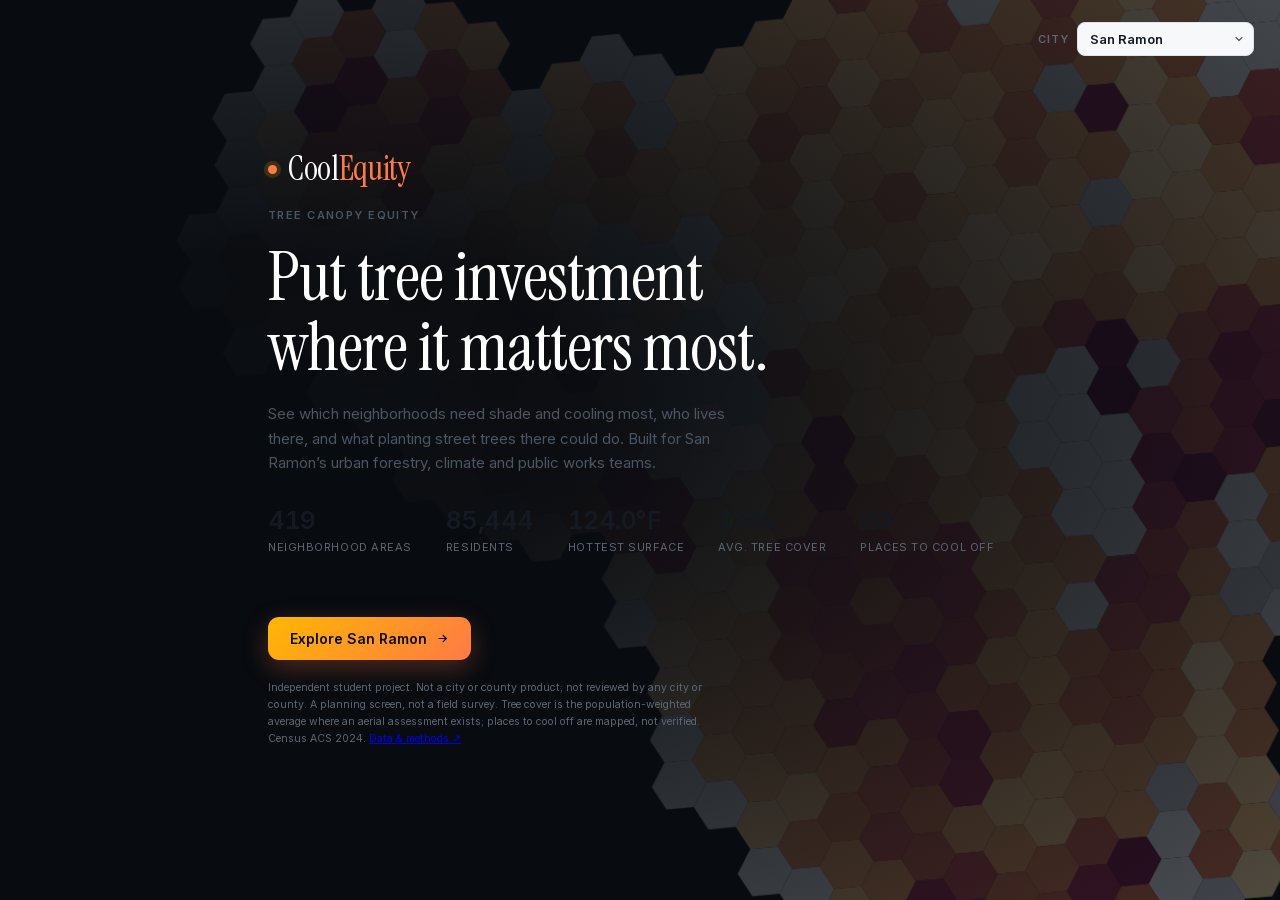
==== commit 1ca13a26: "Ward/district roll-up (ported from one-repo) - pipeline/04c_wards.py fetches this city's council war" ====
--- a/app/index.html
+++ b/app/index.html
@@ -743,9 +743,9 @@
     <div class="wordmark"><span class="wdot"></span><span class="wm">Cool<i>Equity</i></span></div>
     <div class="eyebrow">Tree canopy equity</div>
     <h1>Put tree investment<br>where it matters most.</h1>
-    <p class="lede">See which neighborhoods need shade and cooling most, who lives there, and what planting street trees there could do. Built for Contra Costa’s urban forestry, climate and public works teams.</p>
+    <p class="lede">See which neighborhoods need shade and cooling most, who lives there, and what planting street trees there could do. Built for San Ramon’s urban forestry, climate and public works teams.</p>
     <div class="istats" id="istats"></div>
-    <button class="cta" id="intro-go">Explore Contra Costa County
+    <button class="cta" id="intro-go">Explore San Ramon
       <svg class="ico" viewBox="0 0 24 24"><path d="M5 12h14"/><path d="m13 6 6 6-6 6"/></svg></button>
     <p class="fine" id="ifine"></p>
   </div>
@@ -773,7 +773,7 @@
           <button data-t="light" type="button">Light</button><button data-t="dark" type="button">Dark</button>
         </div>
       </div>
-      <p>Where new trees would help residents most in Contra Costa County.</p>
+      <p>Where new trees would help residents most in San Ramon.</p>
       <nav class="helpnav" aria-label="Help and evidence"><button id="help-open" type="button">How to use</button><a href="guide.html" target="ce-guide">Data &amp; methods ↗</a></nav>
     </div>
 
@@ -915,7 +915,7 @@
           Show the four kinds of place
           <span class="dnote" id="k-dnote"></span>
         </button>
-        <a class="method-link" href="cooling.html" target="ce-cooling">County-listed locations &amp; contacts ↗</a>
+        <a class="method-link" href="cooling.html" target="ce-cooling">County-listed cooling centers &amp; contacts ↗</a>
         <p class="hint" id="sites-status" role="status" hidden></p>
         <div id="kadv" hidden>
           <p class="hint">Locations come from OpenStreetMap. Opening hours, fees and whether a place is an official cooling center are not verified. Filters change the dots on the map; walking estimates stay the same.</p>
@@ -970,7 +970,7 @@
         </div>
     </div>
     <button type="button" class="float lshow" id="legend-show" hidden title="Show the color scale">Color scale ▴</button>
-    <div id="chip" class="float">Contra Costa County <span id="chip-n" hidden>loading…</span> · <b id="chip-q">Recommended mix</b> · <b id="chip-layer">Heat &amp; canopy priority</b><span id="chip-sel" hidden></span><button type="button" id="chip-share" title="Copy a link to this exact view">⛓ Share</button></div>
+    <div id="chip" class="float">San Ramon <span id="chip-n" hidden>loading…</span> · <b id="chip-q">Recommended mix</b> · <b id="chip-layer">Heat &amp; canopy priority</b><span id="chip-sel" hidden></span><button type="button" id="chip-share" title="Copy a link to this exact view">⛓ Share</button></div>
     <div class="mapctl" id="mapctl"><button type="button" class="mapbtn" id="map-zoom" title="Zoom back out to the whole study area">⤢ Reset zoom</button><button type="button" class="mapbtn" id="map-reset" title="Back to the map's original settings: recommended mix, Priority colors, all places shown, nothing selected, whole area in view. Asks first if you would lose a custom mix or planting shares.">⟲ Reset map</button><div class="seg" id="basemap" role="group" aria-label="Basemap" hidden>
       <button data-b="map" class="on" type="button">Map</button><button data-b="sat" type="button">Satellite</button>
     </div></div>
@@ -1058,7 +1058,7 @@
 // ?data=<name> swaps the hex file — handy for comparing H3 resolutions, or for
 // pointing the same app at another city's output.
 const _q = new URLSearchParams(location.search);
-const CITY_SLUG    = 'contracosta';
+const CITY_SLUG    = 'sanramon';
 // Cross-city navigation. On the deployed site every city is a sibling directory
 // under one Pages root; we recover that root by stripping THIS city's own path
 // off the URL, then link to the siblings and the chooser. LA keeps the legacy
@@ -1071,12 +1071,12 @@
   {slug:'bakersfield', name:'Bakersfield',         sub:'bakersfield/app/'},
   {slug:'sanramon',    name:'San Ramon',           sub:'sanramon/app/'},
 ];
-const THIS_CITY='contracosta';
+const THIS_CITY='sanramon';
 const _selfSub=(CITY_NAV.find(c=>c.slug===THIS_CITY)||{}).sub||'';
 const SITE_ROOT=(_selfSub && location.pathname.endsWith(_selfSub))
   ? location.pathname.slice(0,-_selfSub.length) : '/';
 const DATA_URL     = `../data/${_q.get('data') || CITY_SLUG}.geojson?v=20260909-walk`;
-const CENTERS_URL  = `../data/centers_${CITY_SLUG}.geojson?v=20260907-ehsd`;
+const CENTERS_URL  = `../data/centers_${CITY_SLUG}.geojson?v=20260908-ehsd`;
 const BOUNDARY_URL = `../data/boundary_${CITY_SLUG}.geojson`;
 const WARDS_URL    = `../data/wards_${CITY_SLUG}.geojson`;      // optional: council wards from 04c
 const DISTRICT_UNIT='district';   // what this city calls them  // flat fallback only
@@ -1168,7 +1168,7 @@
 /* `worse` names the end of the ramp that means "more need", so the legend can
    annotate it instead of leaving the reader to infer the direction. */
 const LAYERS={
-  score:{title:'Canopy priority',ramp:PRIORITY,worse:'hi',fmt:v=>v.toFixed(0),
+  score:{title:'Heat & canopy priority',ramp:PRIORITY,worse:'hi',fmt:v=>v.toFixed(0),
     cap:'Composite of surface heat, missing canopy, low A/C access and share aged 65+, scaled by the population exposed. Weights are live — drag them above. Deeper = greater need for cooling investment.'},
   lst:{title:'Surface temperature',ramp:HEAT,worse:'hi',fmt:v=>fTemp(v),
     cap:'Mid-morning surface temperature, summer medians 2022–24. This is not air temperature.'},
@@ -1227,7 +1227,7 @@
  * generated from these constants rather than restating them by hand, so the two
  * cannot drift the way hardcoded legend text did.
  *
- * Checked against the committed data/contracosta.geojson at these defaults; the
+ * Checked against the committed data/sanramon.geojson at these defaults; the
  * only residual is the geojson storing lst/green/ac rounded to 1 dp — rounding,
  * not a second model. Say that out loud if asked.
  *
@@ -1235,45 +1235,28 @@
  * stay on the features untouched, and everything on screen reads through
  * sc()/rk() instead. So "reset" is exact, not approximate.
  */
-/* HEAT SHIPS AT WEIGHT 0 ON THIS BRANCH, and it is the decision most worth
- * understanding here. Every input is normalised min-max WITHIN the study area,
- * which assumes the study area is one climate. A city is. This county is not: it
- * runs from the Richmond shoreline to the Delta, mean summer surface temperature
- * 36.8 °C west against 43.1 °C east, and 38.8% of ALL variance in surface
- * temperature is explained by longitude and latitude alone.
+/* HEAT IS SCORED ON THIS BRANCH (45%), unlike Contra Costa. Every input is
+ * normalised min-max WITHIN the study area, which assumes the study area is one
+ * climate. San Ramon is: one valley city where corr(LST, canopy) = -0.80 and
+ * -0.81 after removing a spatial trend, so shade demonstrably cools and a
+ * hotter cell is a hotter place to live rather than a different climate.
  *
- * The effect is measurable rather than theoretical. On the San Ramon branch
- * corr(LST, canopy) = -0.800, and -0.808 after removing a spatial trend: shade
- * demonstrably cools. Here it is -0.120, -0.149 detrended, and by longitude band
- * it swings from +0.381 to -0.092. There is no consistent shade effect at this
- * scale to score. So heat keeps its layer, its legend and its per-hex numbers —
- * all measured, all real — and carries no weight. The "Heat first" preset shows
- * what it says on its own, which is mostly a map of distance from the Bay.
+ * A/C SHIPS AT WEIGHT 0 here. It is built and viewable (Census LACE 2023,
+ * housing-weighted), but San Ramon is uniformly affluent -- block-group median
+ * incomes $100,906-$250,001 -- and its A/C prevalence is high and narrow, so
+ * the input would add noise rather than need. The "Low A/C access" preset
+ * shows what it looks like when it is scored.
  *
- * A/C IS scored here (weight 0.25), unlike on the San Ramon branch. It is now
- * MEASURED — US Census LACE 2023 A/C-prevalence per tract (ac_src="measured" for
- * every residential hex; the income model survives only as a per-tract fallback,
- * used on 0 res hexes here). It has real spread: 46–100%, median 93%, std 13.
- *
- * The old CIRCULARITY WARNING is retired: A/C no longer derives from income, so
- * the score is NOT income by construction. Measured A/C prevalence does still
- * correlate with income in reality (corr(ac,income)=0.30 over res hexes), so the
- * canopy-equity finding is still computed on raw measured canopy against income
- * with no score involved, and the "Canopy only" preset still exists so anyone can
- * check the answer with A/C removed entirely. Do NOT reintroduce "A/C is modelled
- * from income" into the copy — it was true pre-LACE and is now wrong.
- *
- * `access` also ships at 0 — present, movable, off — so "Canopy deficit" names
- * exactly what config.py weights. Mirrors pipeline/config.py WEIGHTS. */
-const DEFAULT_W={heat:0.00,green:0.55,ac:0.25,age65:0.20,access:0};
+ * `access` also ships at 0 -- present, movable, off. Mirrors pipeline/config.py WEIGHTS. */
+const DEFAULT_W={heat:0.45,green:0.33,ac:0.00,age65:0.22,access:0};
 const DEFAULT_POPW=0.45;                      // config.POP_WEIGHT; floor is 1-this
 const W_INPUTS=[
   {k:'heat', prop:'lst',   label:'Hotter ground',     swatch:HEAT[7],
-   note:'climate-confounded at county scale — starts at 0'},
+   note:'hotter cell → higher risk'},
   {k:'green',prop:'green', label:'Fewer trees',       swatch:CANOPY[0], invert:true,
    note:'less shade → higher risk'},
   {k:'ac',   prop:'ac',    label:'Homes without A/C', swatch:ACCESS_AC[0], invert:true, est:false,
-   note:'Census LACE estimate — scored here'},
+   note:'Census LACE estimate — not in the shipped model, starts at 0'},
   {k:'age65',prop:'pct65', label:'Older residents (65+)',swatch:AGE[7],
    note:'prioritize older residents'},
   {k:'access',prop:'access_min',label:'Far from cooling',swatch:WALK[7], est:true,
@@ -1287,16 +1270,18 @@
  *  a policy question someone might actually be asked to defend. */
 const PRESETS=[
   {id:'default',name:'Recommended mix',w:{...DEFAULT_W},pop:DEFAULT_POPW,
-   why:'Mostly missing tree cover (55%), then homes without A/C (25%) and older residents (20%), adjusted for how many people live in each area.'},
+   why:'Ground heat (45%), missing tree cover (33%) and older residents (22%), adjusted for how many people live in each area. A/C is not counted here.'},
   {id:'canopy',name:'Trees only',w:{heat:0,green:1,ac:0,age65:0,access:0},pop:.45,
-   why:'Only tree cover and population. Ignores A/C and age.'},
-  {id:'heat',name:'Heat only',w:{heat:1,green:0,ac:0,age65:0,access:0},pop:.45,
-   why:'Only ground heat and population. In this county that mostly shows distance from the Bay, not a shade problem.'},
-  {id:'seniors',name:'Older residents',w:{heat:0,green:.35,ac:.15,age65:.50,access:0},pop:.45,
-   why:'Puts most weight on residents aged 65+, with tree cover and A/C still counting.'},
-  {id:'ac',name:'Homes without A/C',w:{heat:0,green:.30,ac:.60,age65:.10,access:0},pop:.45,
-   why:'Puts most weight on homes without air conditioning (Census estimates).'},
-  {id:'stranded',name:'Far from cooling',w:{heat:0,green:.40,ac:.20,age65:.15,access:.25},pop:.45,
+   why:'Only tree cover and population. Ignores heat and age.'},
+  {id:'heat',name:'Heat first',w:{heat:.70,green:.18,ac:0,age65:.12,access:0},pop:.45,
+   why:'Mostly ground heat. San Ramon is one valley climate, so a hotter area really is a hotter place to live.'},
+  {id:'shade',name:'Shade gap',w:{heat:.25,green:.62,ac:0,age65:.13,access:0},pop:.45,
+   why:'Leans on missing tree cover while keeping heat and age in view.'},
+  {id:'seniors',name:'Older residents',w:{heat:.22,green:.18,ac:0,age65:.60,access:0},pop:.45,
+   why:'Puts most weight on residents aged 65+, with heat and tree cover still counting.'},
+  {id:'ac',name:'Homes without A/C',w:{heat:.20,green:.15,ac:.60,age65:.05,access:0},pop:.45,
+   why:'Puts most weight on homes without air conditioning. Not in the recommended mix; A/C is high and uniform here, so expect small changes.'},
+  {id:'stranded',name:'Far from cooling',w:{heat:.34,green:.25,ac:0,age65:.16,access:.25},pop:.45,
    why:'Adds walking distance to the nearest mapped cool place. Those places are not verified as open cooling centers.'},
   {id:'people',name:'Most people',w:{...DEFAULT_W},pop:.90,
    why:'The recommended mix, but areas with more residents count much more.'},
@@ -1468,7 +1453,7 @@
   if(k==='score') return ['case',['==',['get','place'],'activity'],ACTIVITY_FILL,
     ['interpolate',['linear'],liveScoreExpr(),...rampStops('score',0,100)]];
   const pk=propKey(k),[lo,hi]=rng(k);
-  if(k==='ac')return ['case',['!=',['get','ac_src'],'lace'],'#d6dbe1',['interpolate',['linear'],['get','ac'],...rampStops(k,lo,hi)]];
+  if(k==='ac')return ['case',['==',['get','ac_src'],'income-model'],'#d6dbe1',['interpolate',['linear'],['get','ac'],...rampStops(k,lo,hi)]];
   if(k==='green')return ['case',['==',['get','green_src'],'ndvi'],'#d6dbe1',['interpolate',['linear'],['get','green'],...rampStops(k,lo,hi)]];
   // coalesce: real pipelines leave no-data hexes null; without this they'd break the ramp
   return ['interpolate',['linear'],['coalesce',['get',pk],lo],...rampStops(k,lo,hi)];
@@ -2579,7 +2564,7 @@
   if(W.ac>0.005)    parts.push(`homes without A/C (${Math.round(W.ac*100)}%)`);
   if(W.age65>0.005) parts.push(`older residents (${Math.round(W.age65*100)}%)`);
   if(W.access>0.005)parts.push(`walk to cooling (${Math.round(W.access*100)}%)`);
-  LAYERS.score.cap=`${parts.join(' · ')}. Adjusted for population; relative within this county. `+(HEX&&HEX.features.some(f=>f.properties.green_src==='ndvi')?' Some areas use a satellite greenness stand-in for tree cover.':'')+(W.heat<=0.005?' Ground heat is not counted.':'');
+  LAYERS.score.cap=`${parts.join(' · ')}. Adjusted for population; relative within this city. `+(HEX&&HEX.features.some(f=>f.properties.green_src==='ndvi')?' Some areas use a satellite greenness stand-in for tree cover.':'')+(W.heat<=0.005?' Ground heat is not counted.':'');
   if(current==='score')setLayer('score');     // repaints AND refreshes the caption
   buildRank();
   if(selId!=null)selectHex(selId,false);
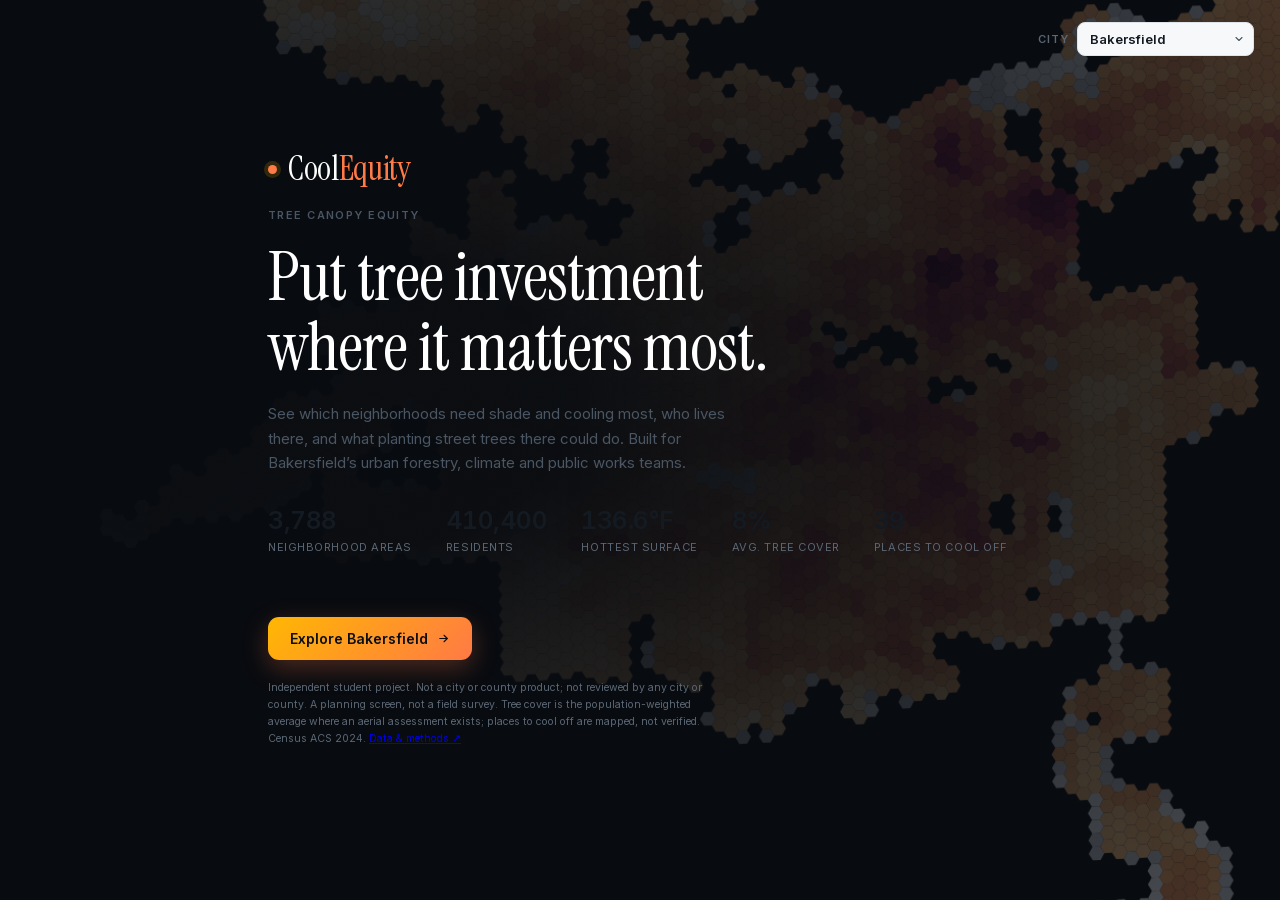
==== commit de9cc5fa: "Ward/district roll-up (ported from one-repo) - pipeline/04c_wards.py fetches this city's council war" ====
--- a/app/index.html
+++ b/app/index.html
@@ -743,9 +743,9 @@
     <div class="wordmark"><span class="wdot"></span><span class="wm">Cool<i>Equity</i></span></div>
     <div class="eyebrow">Tree canopy equity</div>
     <h1>Put tree investment<br>where it matters most.</h1>
-    <p class="lede">See which neighborhoods need shade and cooling most, who lives there, and what planting street trees there could do. Built for San Ramon’s urban forestry, climate and public works teams.</p>
+    <p class="lede">See which neighborhoods need shade and cooling most, who lives there, and what planting street trees there could do. Built for Bakersfield’s urban forestry, climate and public works teams.</p>
     <div class="istats" id="istats"></div>
-    <button class="cta" id="intro-go">Explore San Ramon
+    <button class="cta" id="intro-go">Explore Bakersfield
       <svg class="ico" viewBox="0 0 24 24"><path d="M5 12h14"/><path d="m13 6 6 6-6 6"/></svg></button>
     <p class="fine" id="ifine"></p>
   </div>
@@ -773,7 +773,7 @@
           <button data-t="light" type="button">Light</button><button data-t="dark" type="button">Dark</button>
         </div>
       </div>
-      <p>Where new trees would help residents most in San Ramon.</p>
+      <p>Where new trees would help residents most in Bakersfield.</p>
       <nav class="helpnav" aria-label="Help and evidence"><button id="help-open" type="button">How to use</button><a href="guide.html" target="ce-guide">Data &amp; methods ↗</a></nav>
     </div>
 
@@ -970,7 +970,7 @@
         </div>
     </div>
     <button type="button" class="float lshow" id="legend-show" hidden title="Show the color scale">Color scale ▴</button>
-    <div id="chip" class="float">San Ramon <span id="chip-n" hidden>loading…</span> · <b id="chip-q">Recommended mix</b> · <b id="chip-layer">Heat &amp; canopy priority</b><span id="chip-sel" hidden></span><button type="button" id="chip-share" title="Copy a link to this exact view">⛓ Share</button></div>
+    <div id="chip" class="float">Bakersfield <span id="chip-n" hidden>loading…</span> · <b id="chip-q">Recommended mix</b> · <b id="chip-layer">Heat &amp; canopy priority</b><span id="chip-sel" hidden></span><button type="button" id="chip-share" title="Copy a link to this exact view">⛓ Share</button></div>
     <div class="mapctl" id="mapctl"><button type="button" class="mapbtn" id="map-zoom" title="Zoom back out to the whole study area">⤢ Reset zoom</button><button type="button" class="mapbtn" id="map-reset" title="Back to the map's original settings: recommended mix, Priority colors, all places shown, nothing selected, whole area in view. Asks first if you would lose a custom mix or planting shares.">⟲ Reset map</button><div class="seg" id="basemap" role="group" aria-label="Basemap" hidden>
       <button data-b="map" class="on" type="button">Map</button><button data-b="sat" type="button">Satellite</button>
     </div></div>
@@ -1058,7 +1058,7 @@
 // ?data=<name> swaps the hex file — handy for comparing H3 resolutions, or for
 // pointing the same app at another city's output.
 const _q = new URLSearchParams(location.search);
-const CITY_SLUG    = 'sanramon';
+const CITY_SLUG    = 'bakersfield';
 // Cross-city navigation. On the deployed site every city is a sibling directory
 // under one Pages root; we recover that root by stripping THIS city's own path
 // off the URL, then link to the siblings and the chooser. LA keeps the legacy
@@ -1071,15 +1071,15 @@
   {slug:'bakersfield', name:'Bakersfield',         sub:'bakersfield/app/'},
   {slug:'sanramon',    name:'San Ramon',           sub:'sanramon/app/'},
 ];
-const THIS_CITY='sanramon';
+const THIS_CITY='bakersfield';
 const _selfSub=(CITY_NAV.find(c=>c.slug===THIS_CITY)||{}).sub||'';
 const SITE_ROOT=(_selfSub && location.pathname.endsWith(_selfSub))
   ? location.pathname.slice(0,-_selfSub.length) : '/';
 const DATA_URL     = `../data/${_q.get('data') || CITY_SLUG}.geojson?v=20260909-walk`;
-const CENTERS_URL  = `../data/centers_${CITY_SLUG}.geojson?v=20260908-ehsd`;
+const CENTERS_URL  = `../data/centers_${CITY_SLUG}.geojson?v=20260908-kern`;
 const BOUNDARY_URL = `../data/boundary_${CITY_SLUG}.geojson`;
 const WARDS_URL    = `../data/wards_${CITY_SLUG}.geojson`;      // optional: council wards from 04c
-const DISTRICT_UNIT='district';   // what this city calls them  // flat fallback only
+const DISTRICT_UNIT='ward';   // what this city calls them  // flat fallback only
 
 /* ---------------------------------------------------------------- colour ramps
  *
@@ -1227,7 +1227,7 @@
  * generated from these constants rather than restating them by hand, so the two
  * cannot drift the way hardcoded legend text did.
  *
- * Checked against the committed data/sanramon.geojson at these defaults; the
+ * Checked against the committed data/bakersfield.geojson at these defaults; the
  * only residual is the geojson storing lst/green/ac rounded to 1 dp — rounding,
  * not a second model. Say that out loud if asked.
  *
@@ -1235,20 +1235,20 @@
  * stay on the features untouched, and everything on screen reads through
  * sc()/rk() instead. So "reset" is exact, not approximate.
  */
-/* HEAT IS SCORED ON THIS BRANCH (45%), unlike Contra Costa. Every input is
+/* HEAT IS SCORED ON THIS BRANCH (35%), unlike Contra Costa. Every input is
  * normalised min-max WITHIN the study area, which assumes the study area is one
- * climate. San Ramon is: one valley city where corr(LST, canopy) = -0.80 and
- * -0.81 after removing a spatial trend, so shade demonstrably cools and a
- * hotter cell is a hotter place to live rather than a different climate.
+ * climate. Bakersfield is: one flat valley floor about 30 km across with no
+ * marine gradient, so a hotter cell here really is a hotter place to live rather
+ * than a different climate. Measured summer surface range 36-58 C.
  *
- * A/C SHIPS AT WEIGHT 0 here. It is built and viewable (Census LACE 2023,
- * housing-weighted), but San Ramon is uniformly affluent -- block-group median
- * incomes $100,906-$250,001 -- and its A/C prevalence is high and narrow, so
- * the input would add noise rather than need. The "Low A/C access" preset
- * shows what it looks like when it is scored.
+ * A/C is scored (25%) but is NEARLY UNIFORM here: Census LACE 2023 puts A/C in
+ * 96.5-100% of occupied homes across ranked cells (median 99.8%), so the input
+ * carries little ranking signal. The "Canopy only" preset shows the answer with
+ * it removed. Do not describe A/C as modelled from income — it is a Census
+ * estimate, with the income model surviving only as a per-tract fallback.
  *
- * `access` also ships at 0 -- present, movable, off. Mirrors pipeline/config.py WEIGHTS. */
-const DEFAULT_W={heat:0.45,green:0.33,ac:0.00,age65:0.22,access:0};
+ * `access` ships at 0 — present, movable, off. Mirrors pipeline/config.py WEIGHTS. */
+const DEFAULT_W={heat:0.35,green:0.25,ac:0.25,age65:0.15,access:0};
 const DEFAULT_POPW=0.45;                      // config.POP_WEIGHT; floor is 1-this
 const W_INPUTS=[
   {k:'heat', prop:'lst',   label:'Hotter ground',     swatch:HEAT[7],
@@ -1256,7 +1256,7 @@
   {k:'green',prop:'green', label:'Fewer trees',       swatch:CANOPY[0], invert:true,
    note:'less shade → higher risk'},
   {k:'ac',   prop:'ac',    label:'Homes without A/C', swatch:ACCESS_AC[0], invert:true, est:false,
-   note:'Census LACE estimate — not in the shipped model, starts at 0'},
+   note:'Census LACE estimate — nearly uniform here'},
   {k:'age65',prop:'pct65', label:'Older residents (65+)',swatch:AGE[7],
    note:'prioritize older residents'},
   {k:'access',prop:'access_min',label:'Far from cooling',swatch:WALK[7], est:true,
@@ -1270,18 +1270,16 @@
  *  a policy question someone might actually be asked to defend. */
 const PRESETS=[
   {id:'default',name:'Recommended mix',w:{...DEFAULT_W},pop:DEFAULT_POPW,
-   why:'Ground heat (45%), missing tree cover (33%) and older residents (22%), adjusted for how many people live in each area. A/C is not counted here.'},
+   why:'Ground heat (35%), missing tree cover (25%), homes without A/C (25%) and older residents (15%), adjusted for how many people live in each area.'},
   {id:'canopy',name:'Trees only',w:{heat:0,green:1,ac:0,age65:0,access:0},pop:.45,
-   why:'Only tree cover and population. Ignores heat and age.'},
-  {id:'heat',name:'Heat first',w:{heat:.70,green:.18,ac:0,age65:.12,access:0},pop:.45,
-   why:'Mostly ground heat. San Ramon is one valley climate, so a hotter area really is a hotter place to live.'},
-  {id:'shade',name:'Shade gap',w:{heat:.25,green:.62,ac:0,age65:.13,access:0},pop:.45,
-   why:'Leans on missing tree cover while keeping heat and age in view.'},
-  {id:'seniors',name:'Older residents',w:{heat:.22,green:.18,ac:0,age65:.60,access:0},pop:.45,
-   why:'Puts most weight on residents aged 65+, with heat and tree cover still counting.'},
-  {id:'ac',name:'Homes without A/C',w:{heat:.20,green:.15,ac:.60,age65:.05,access:0},pop:.45,
-   why:'Puts most weight on homes without air conditioning. Not in the recommended mix; A/C is high and uniform here, so expect small changes.'},
-  {id:'stranded',name:'Far from cooling',w:{heat:.34,green:.25,ac:0,age65:.16,access:.25},pop:.45,
+   why:'Only tree cover and population. Ignores heat, A/C and age.'},
+  {id:'heat',name:'Heat first',w:{heat:.70,green:.15,ac:.10,age65:.05,access:0},pop:.45,
+   why:'Mostly ground heat. Bakersfield is one valley climate, so a hotter area really is a hotter place to live.'},
+  {id:'seniors',name:'Older residents',w:{heat:.25,green:.15,ac:.15,age65:.45,access:0},pop:.45,
+   why:'Puts most weight on residents aged 65+, with heat, tree cover and A/C still counting.'},
+  {id:'ac',name:'Homes without A/C',w:{heat:.25,green:.10,ac:.60,age65:.05,access:0},pop:.45,
+   why:'Puts most weight on homes without air conditioning. Almost every home here has A/C, so this view changes little.'},
+  {id:'stranded',name:'Far from cooling',w:{heat:.30,green:.20,ac:.20,age65:.10,access:.20},pop:.45,
    why:'Adds walking distance to the nearest mapped cool place. Those places are not verified as open cooling centers.'},
   {id:'people',name:'Most people',w:{...DEFAULT_W},pop:.90,
    why:'The recommended mix, but areas with more residents count much more.'},
